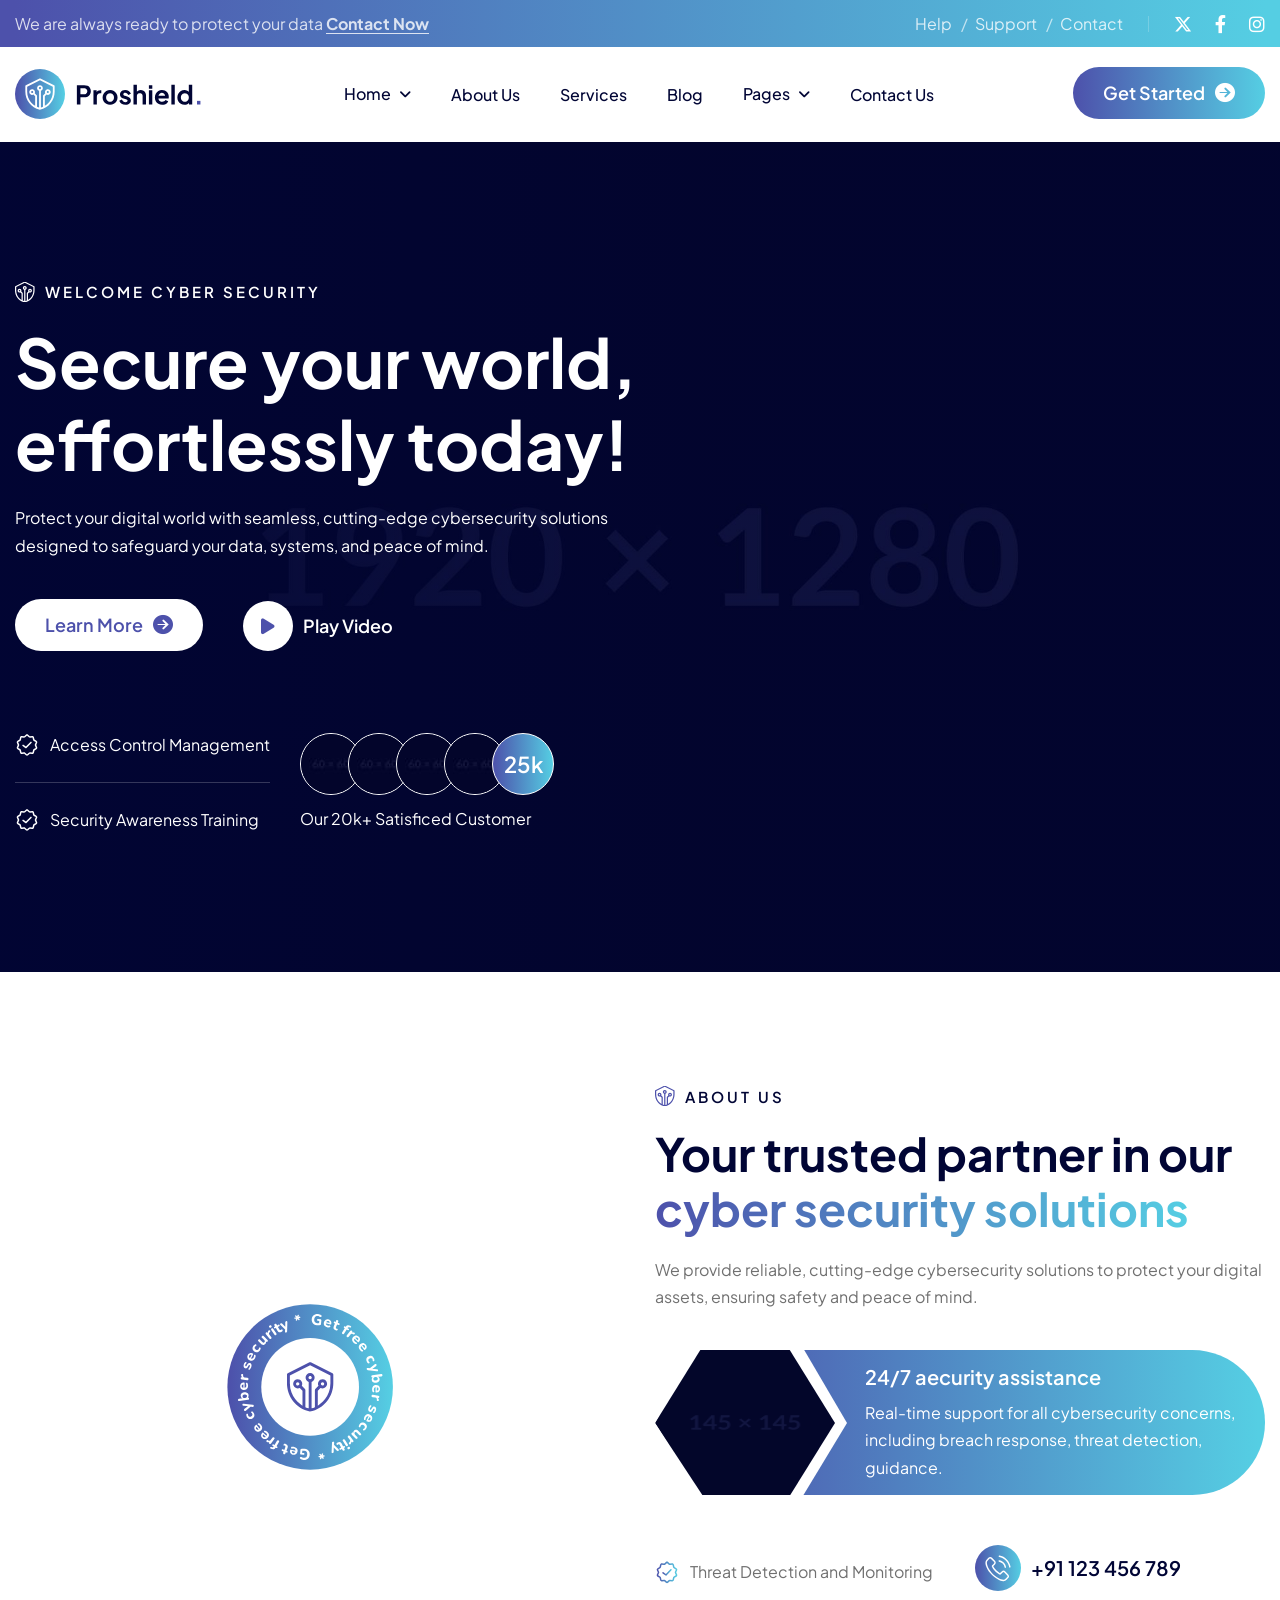
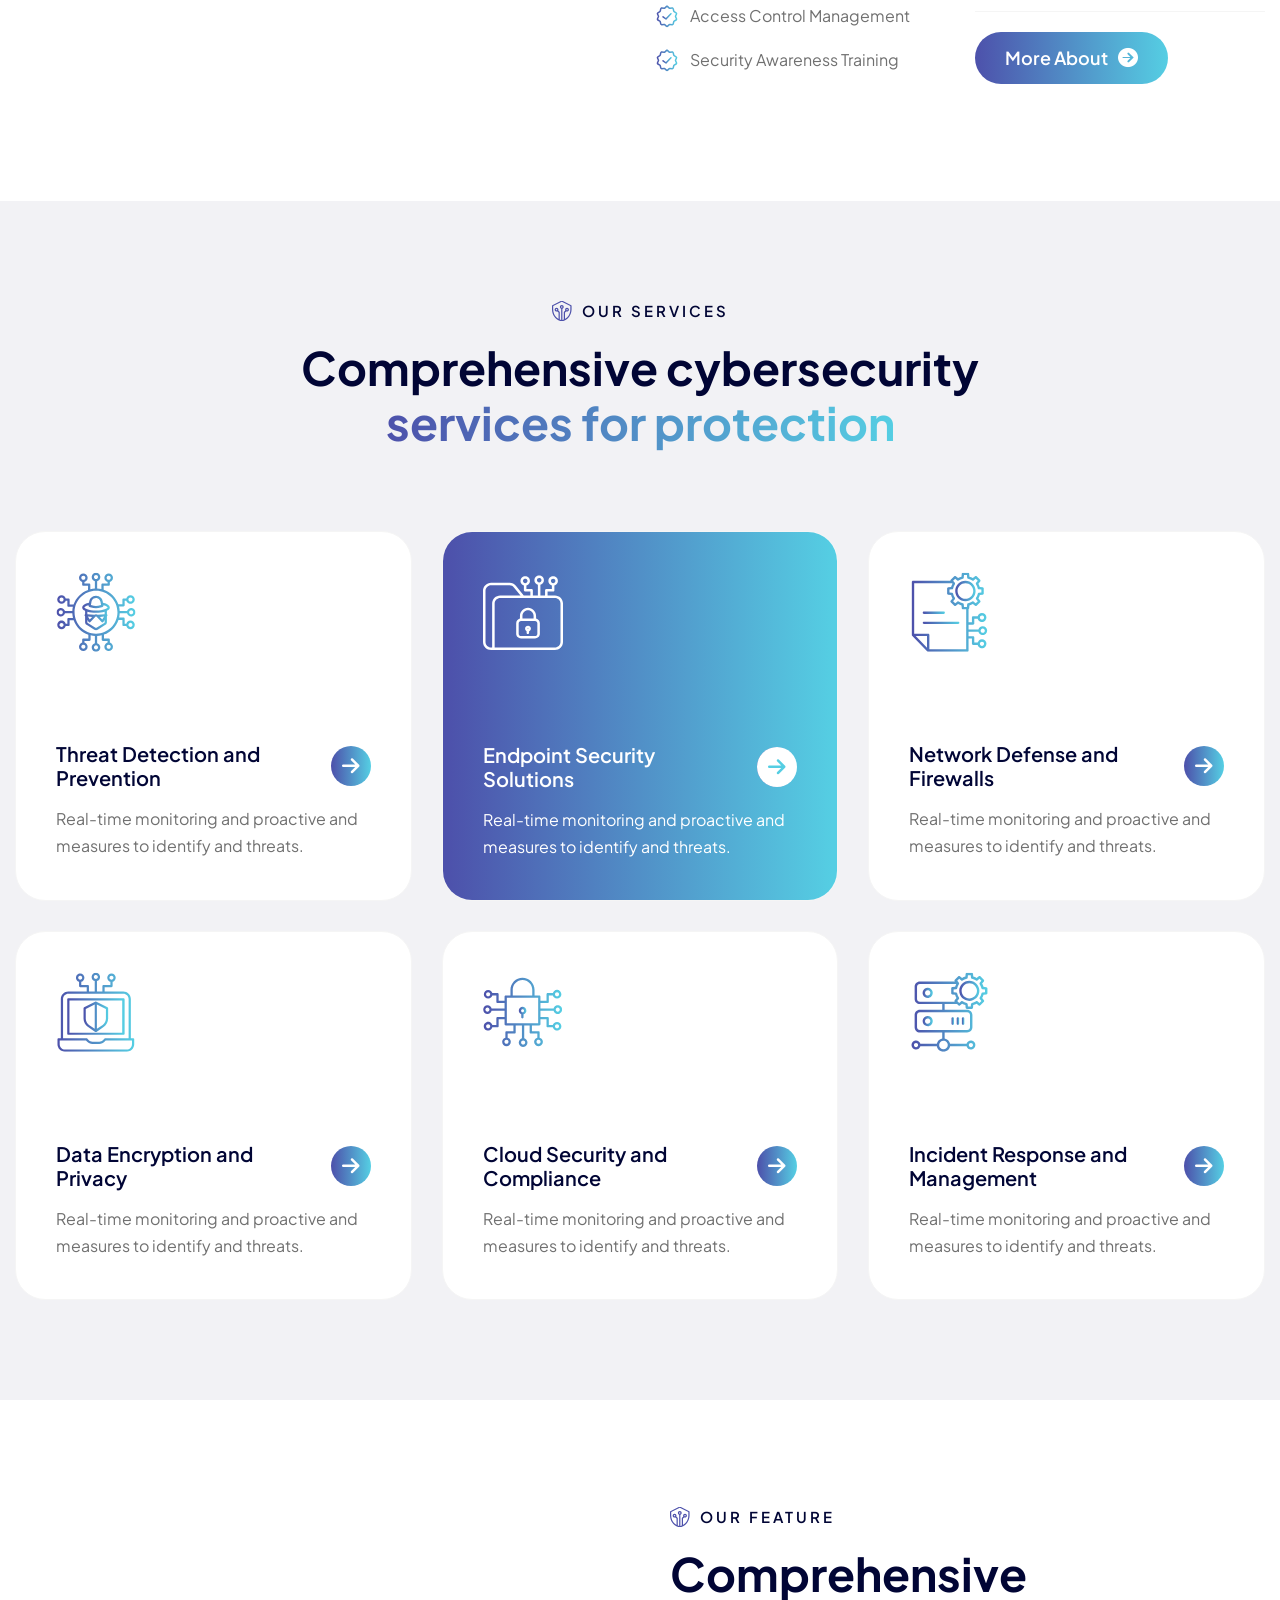
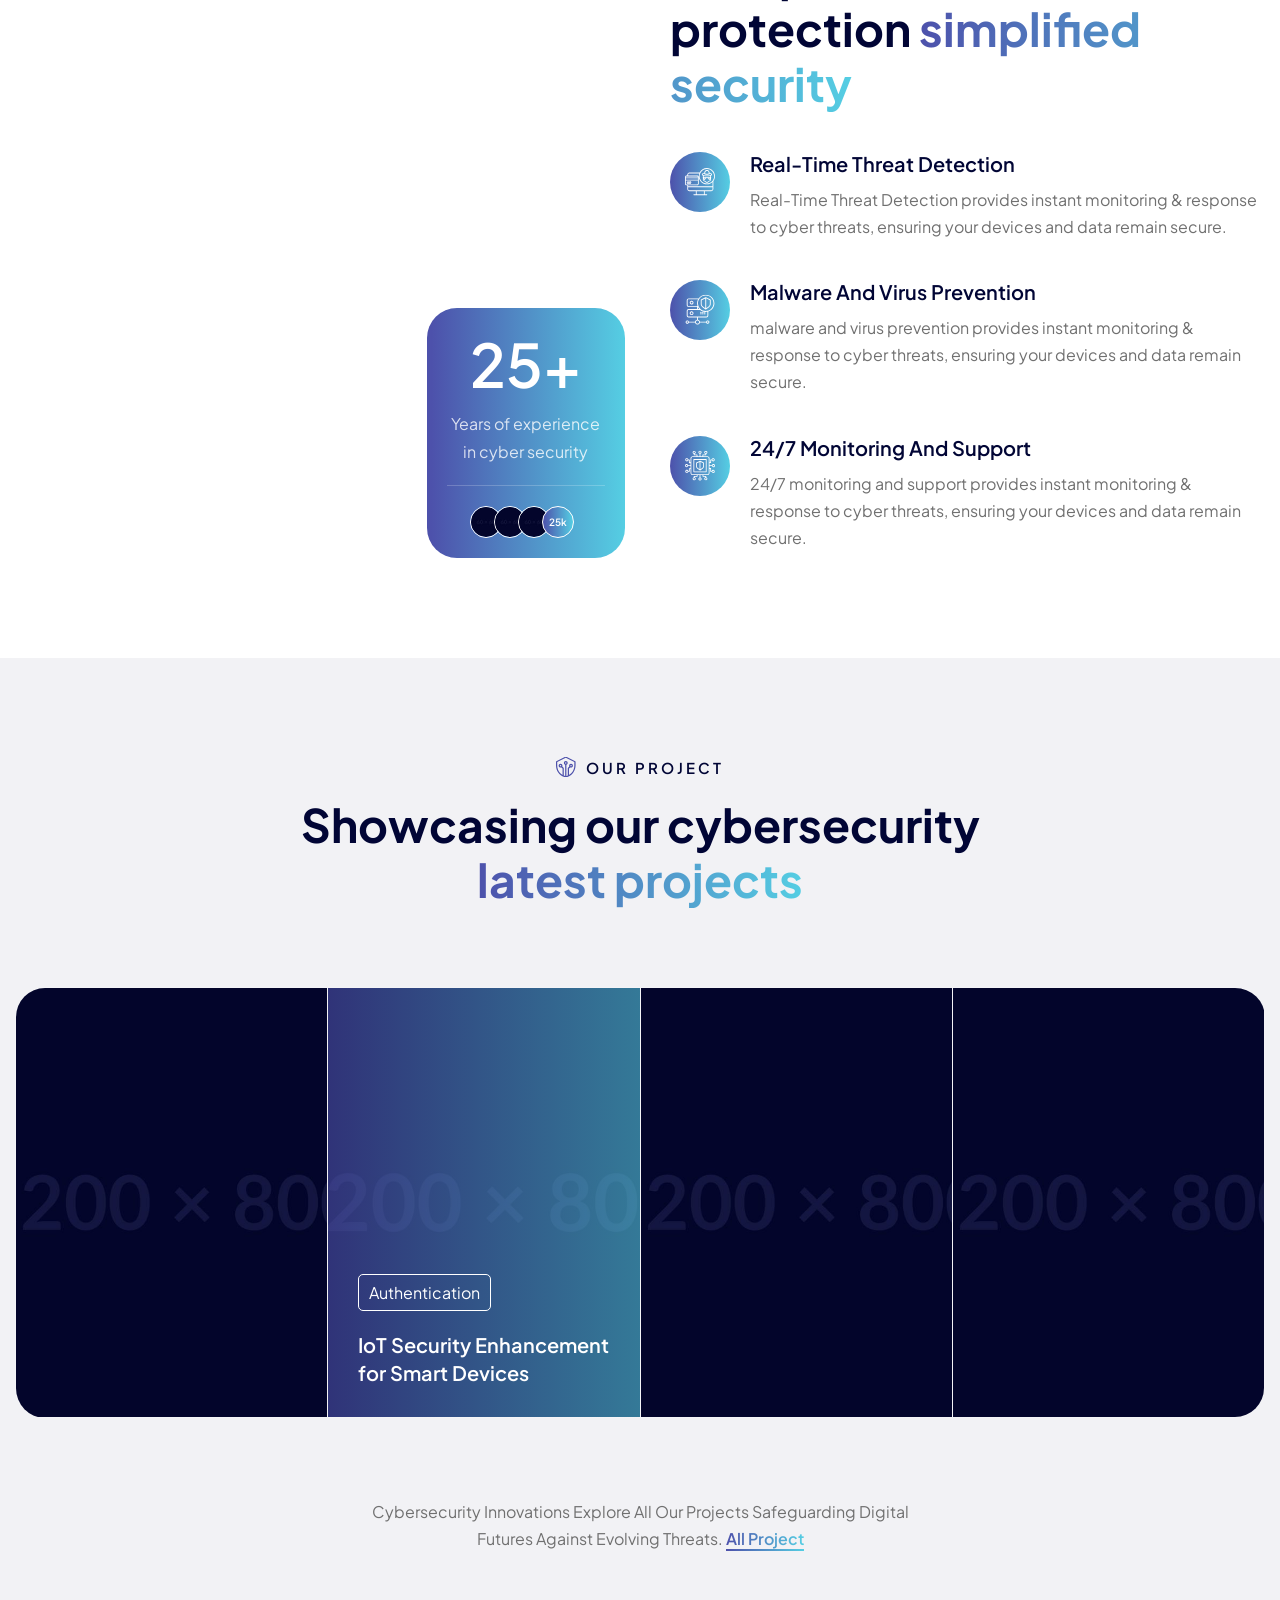
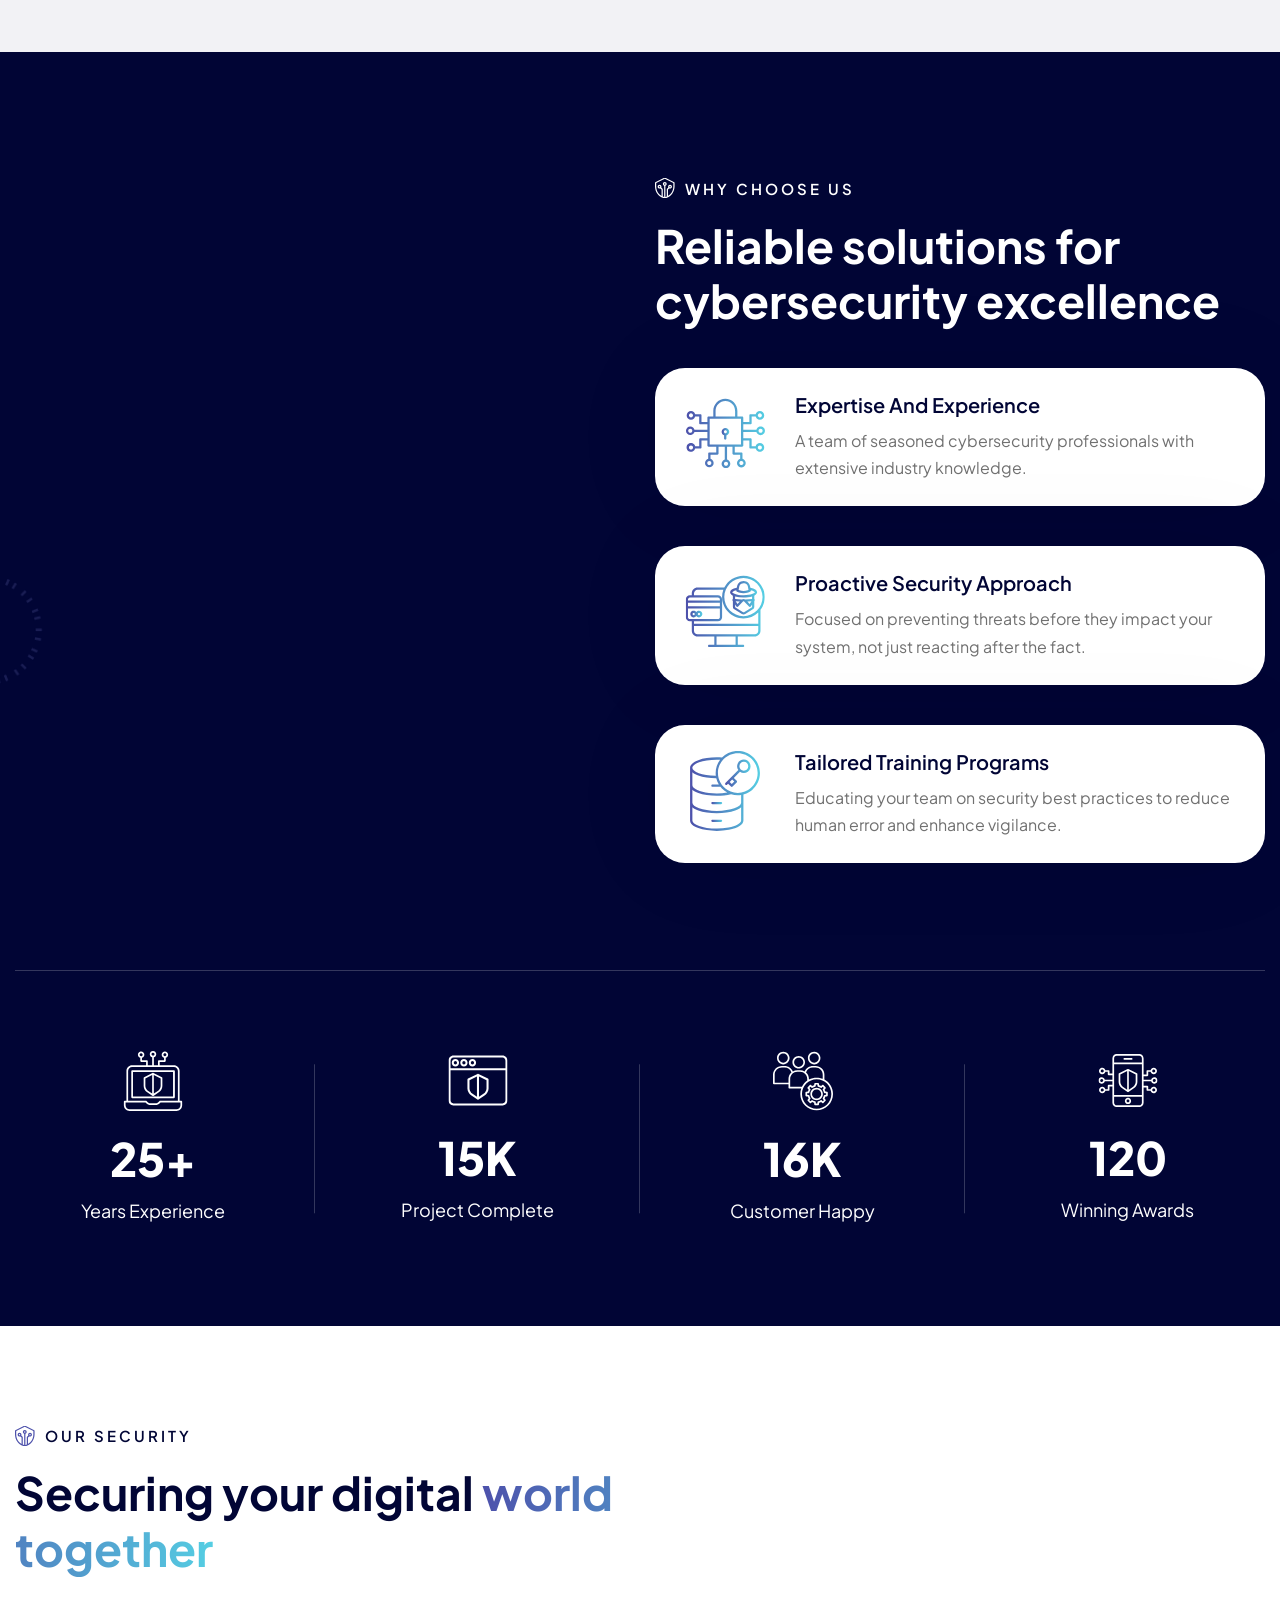
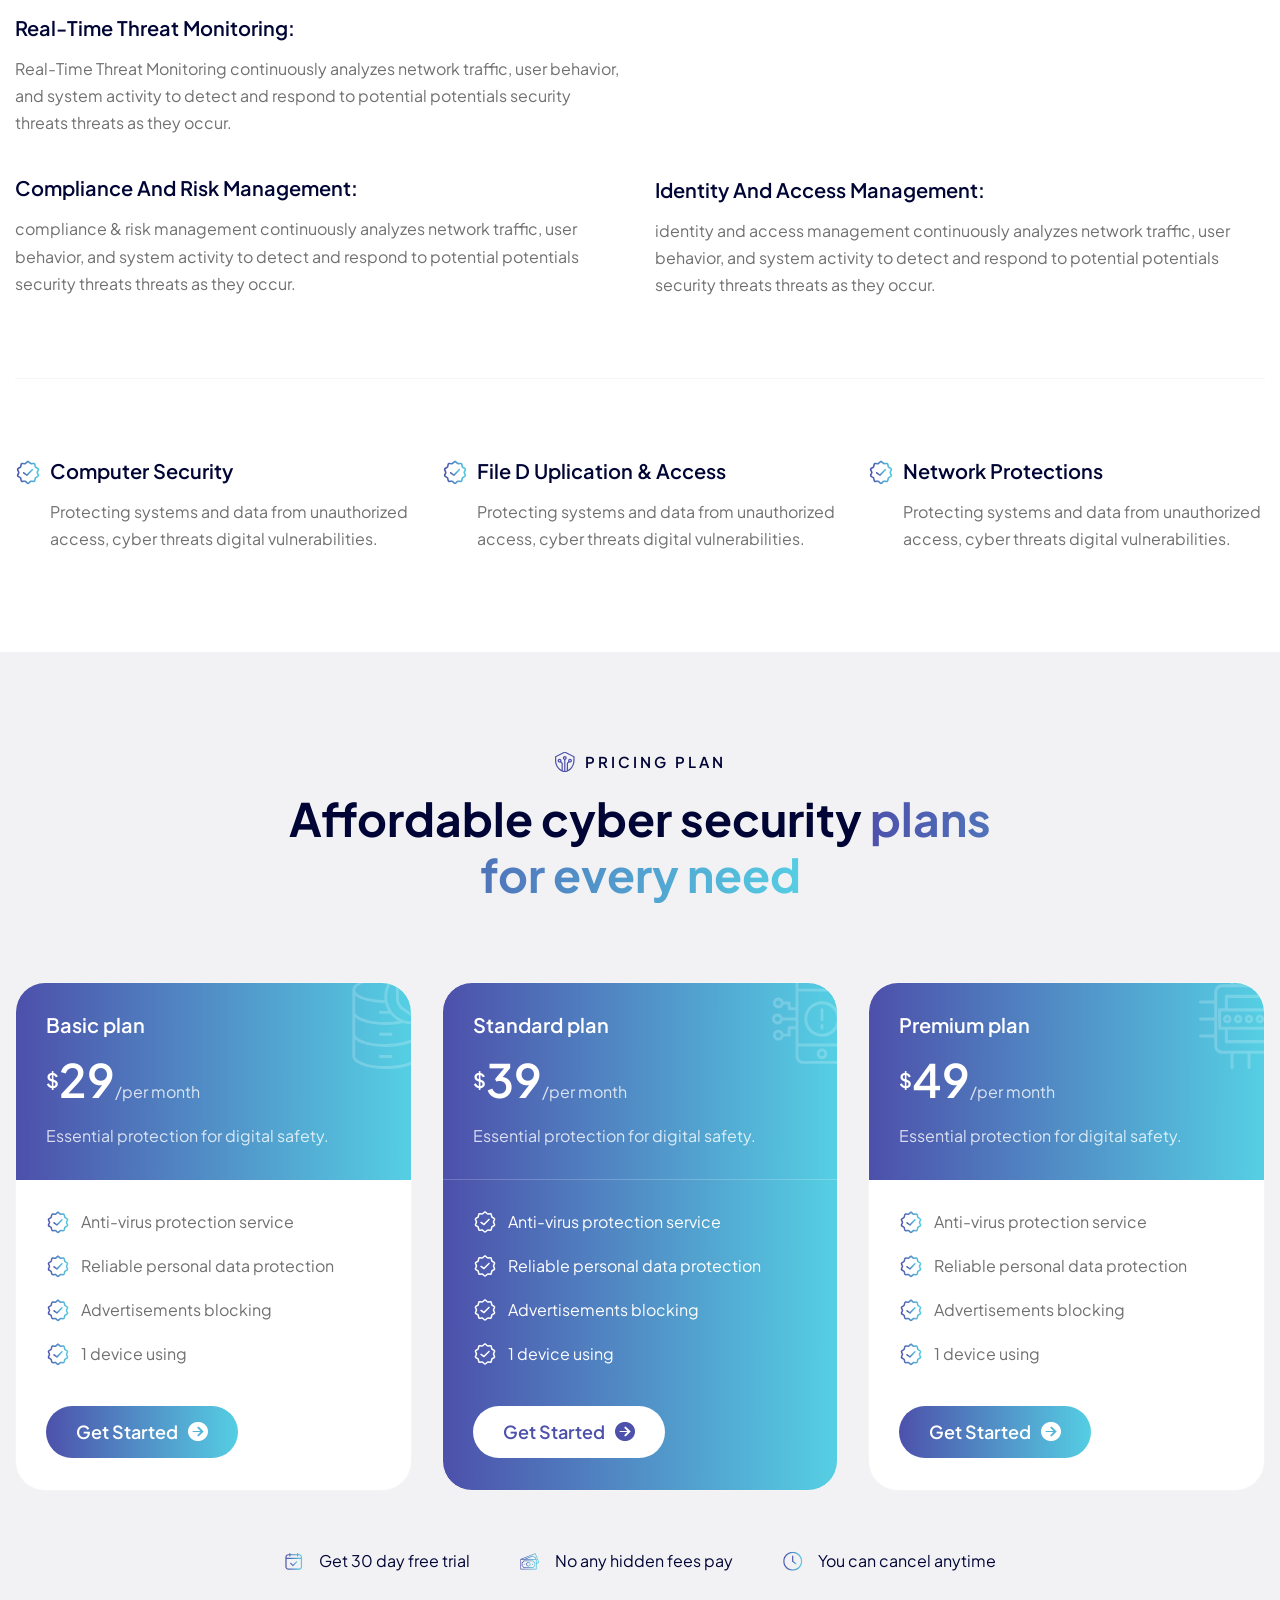
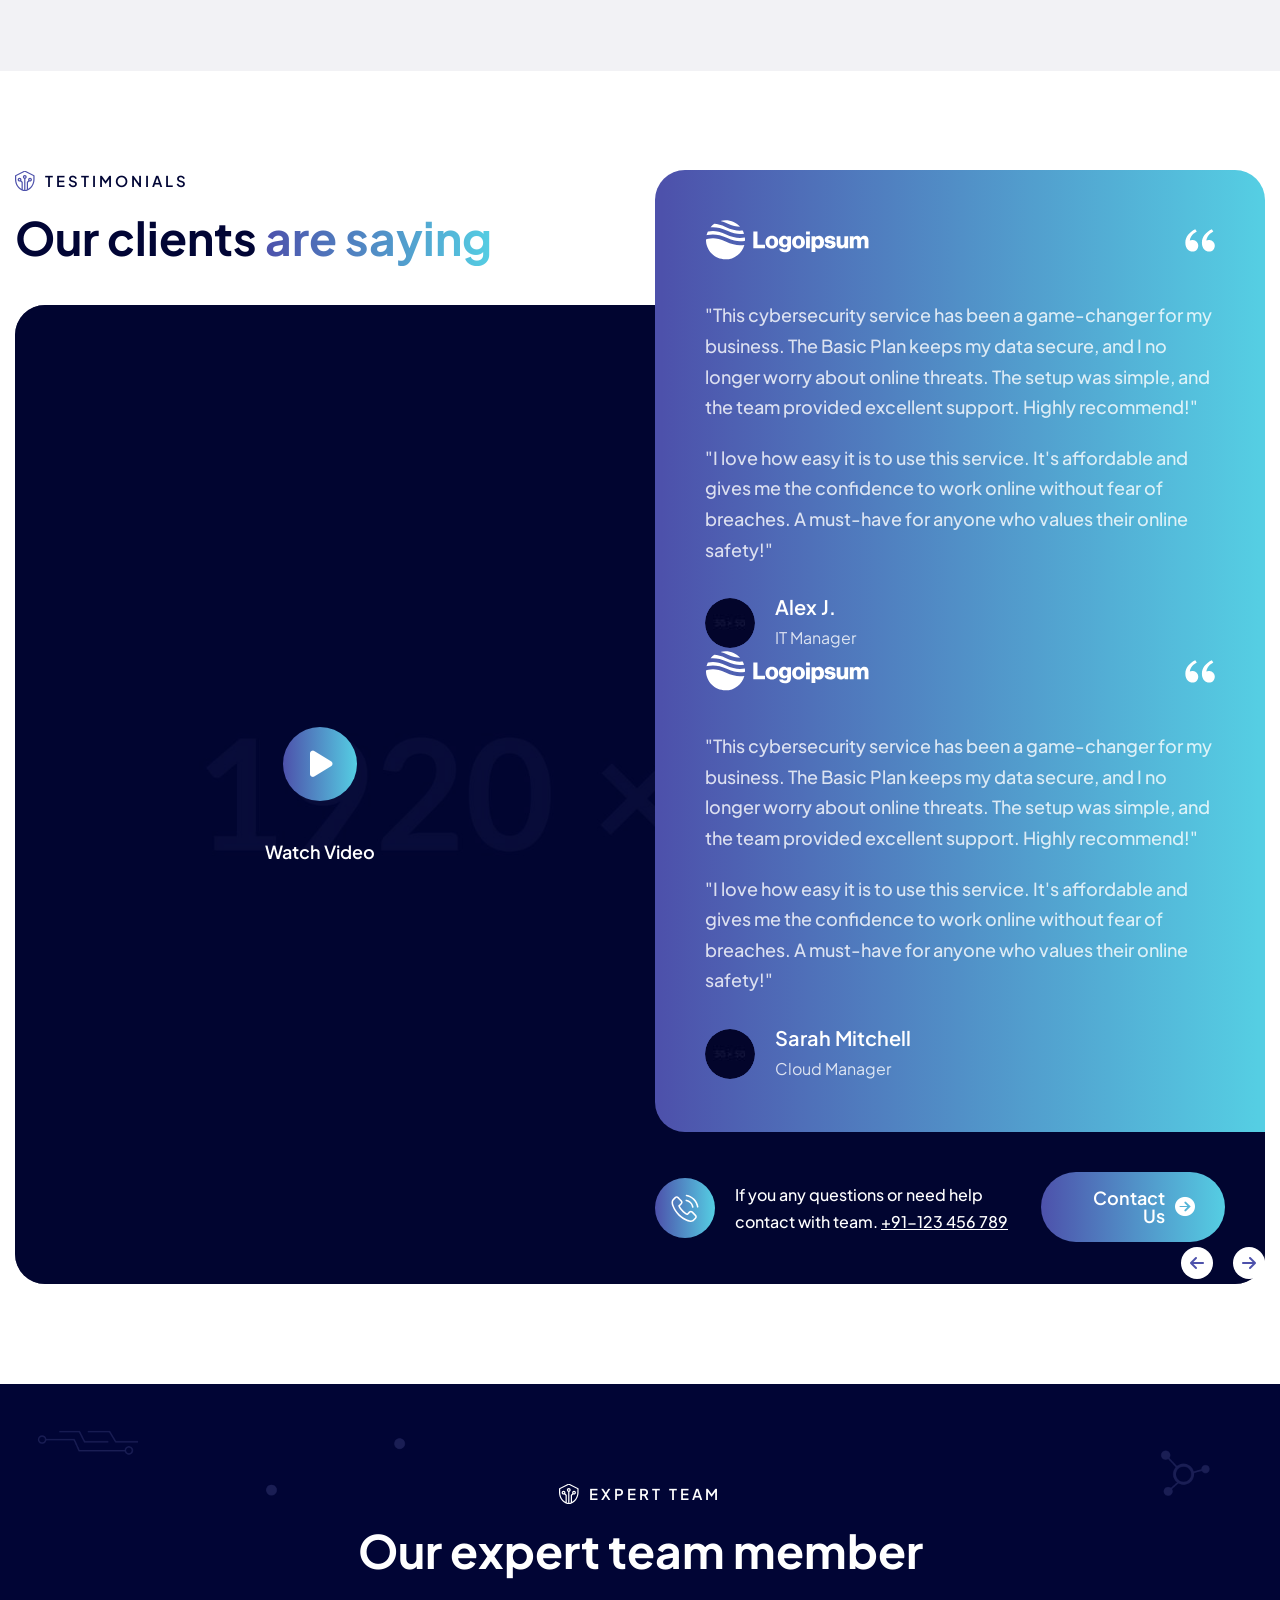
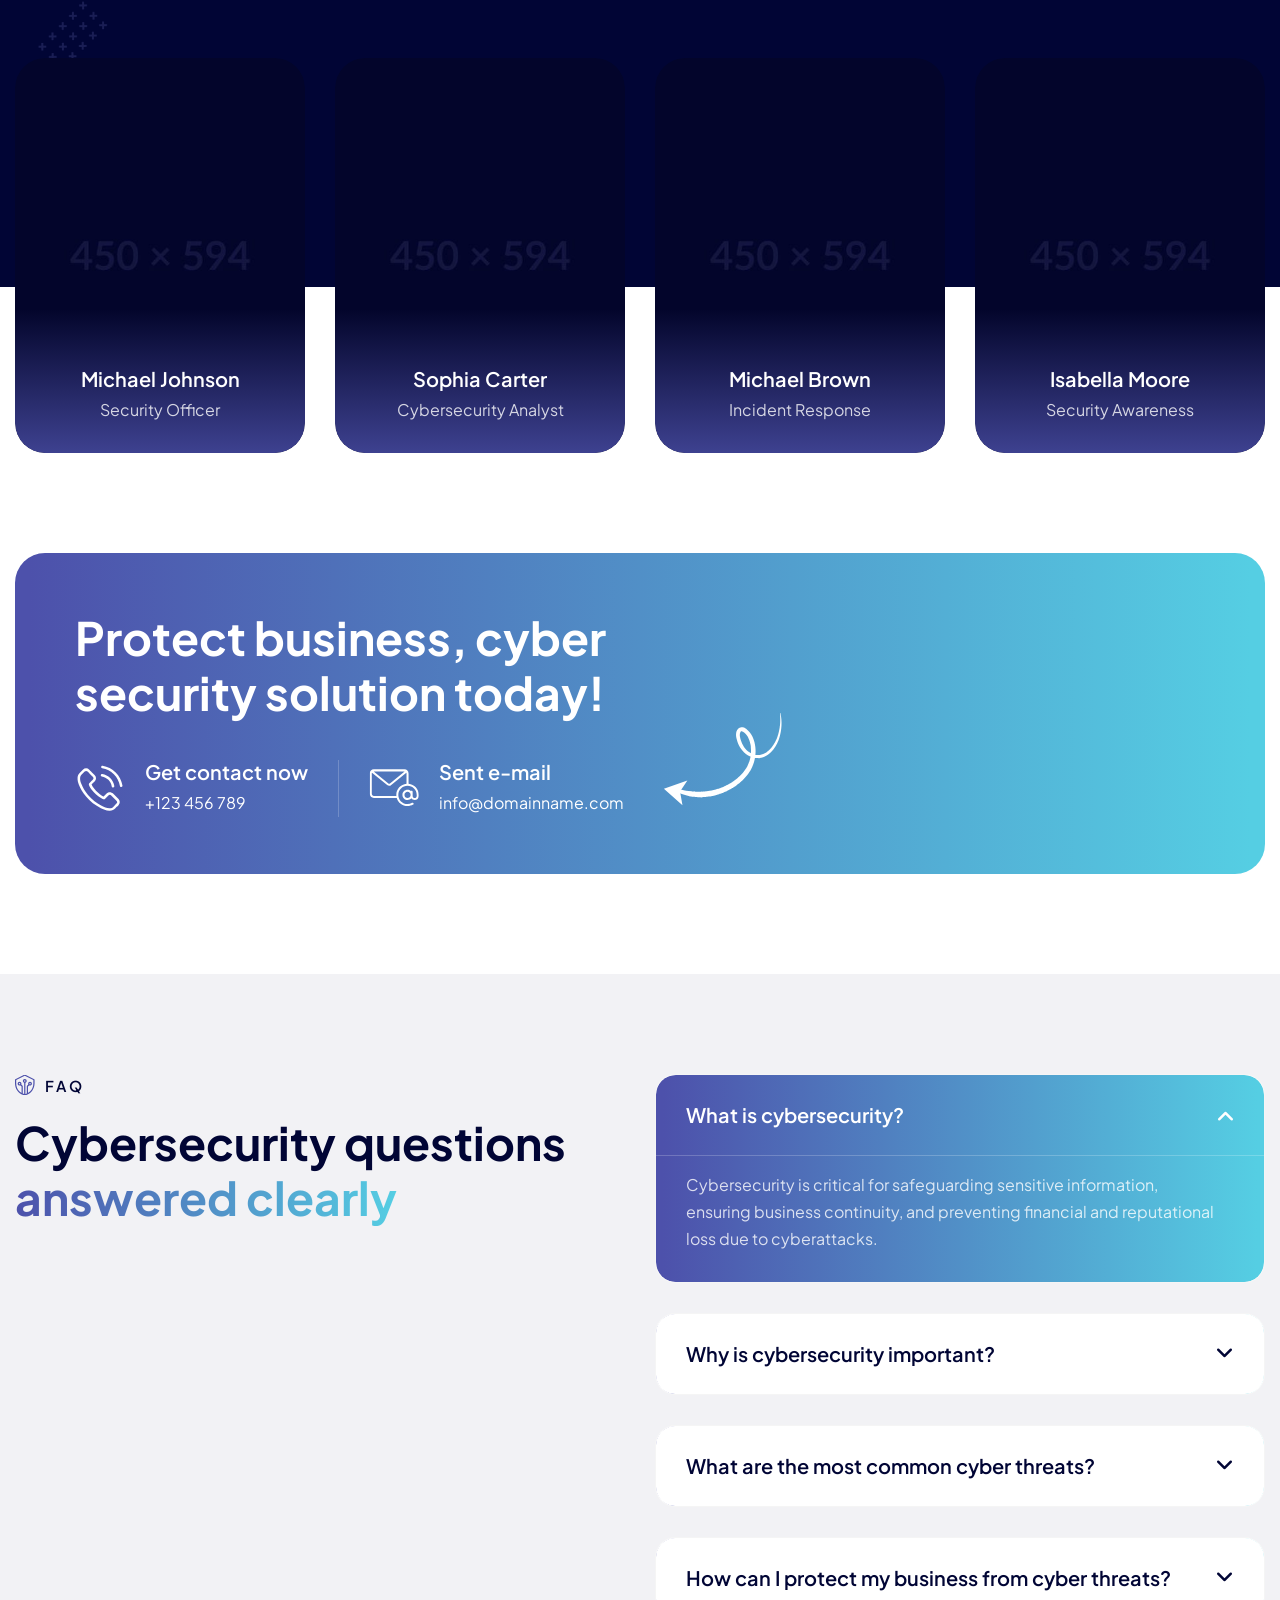
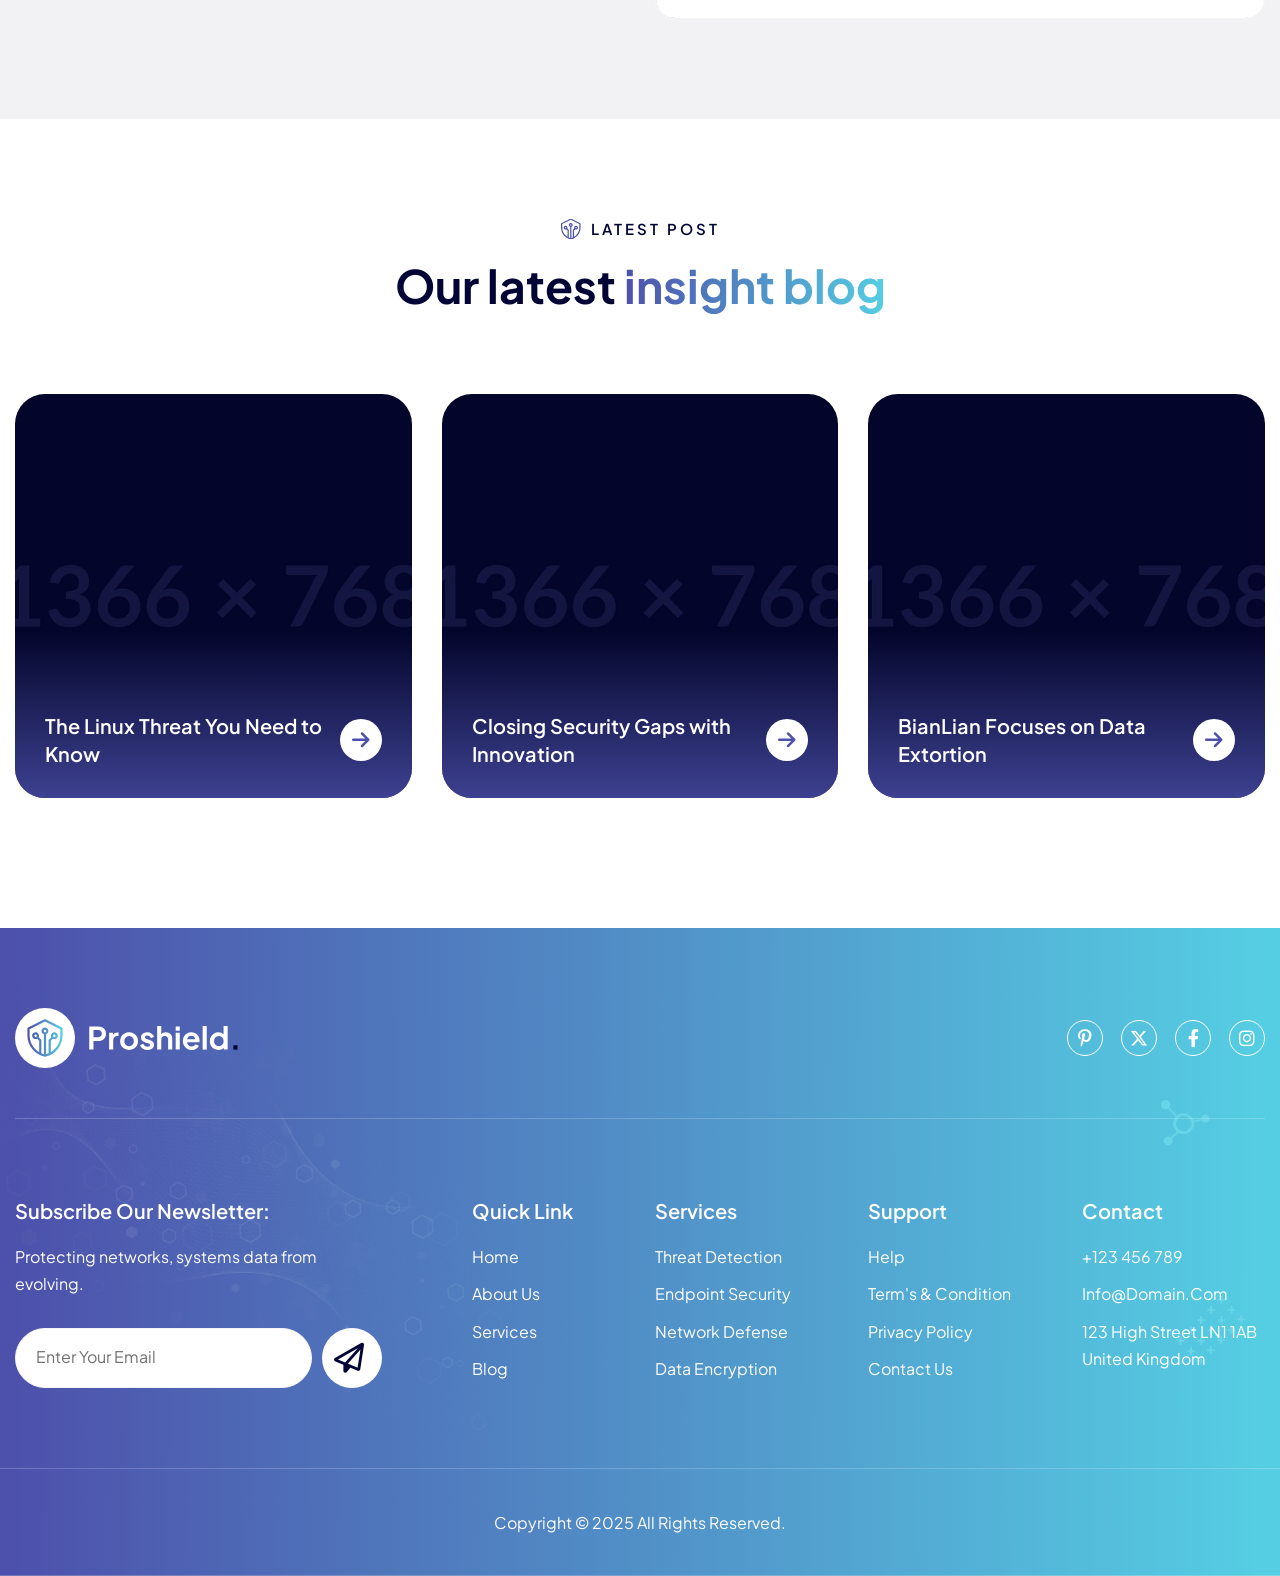
==== index.html @ ce7e3b36 "inital project" ====
<!DOCTYPE html>
<html lang="zxx">
<head>
	<!-- Meta -->
	<meta charset="utf-8">
	<meta http-equiv="X-UA-Compatible" content="IE=edge">
	<meta name="viewport" content="width=device-width, initial-scale=1.0, maximum-scale=1">
	<meta name="description" content="">
	<meta name="keywords" content="">
	<meta name="author" content="Awaiken">
	<!-- Page Title -->
    <title>Proshield - Cyber Security Services HTML Template</title>
	<!-- Favicon Icon -->
	<link rel="shortcut icon" type="image/x-icon" href="images/favicon.png">
	<!-- Google Fonts Css-->
	<link rel="preconnect" href="https://fonts.googleapis.com">
    <link rel="preconnect" href="https://fonts.gstatic.com" crossorigin>
    <link href="https://fonts.googleapis.com/css2?family=Plus+Jakarta+Sans:ital,wght@0,200..800;1,200..800&display=swap" rel="stylesheet">
	<!-- Bootstrap Css -->
	<link href="css/bootstrap.min.css" rel="stylesheet" media="screen">
	<!-- SlickNav Css -->
	<link href="css/slicknav.min.css" rel="stylesheet">
	<!-- Swiper Css -->
	<link rel="stylesheet" href="css/swiper-bundle.min.css">
	<!-- Font Awesome Icon Css-->
	<link href="css/all.min.css" rel="stylesheet" media="screen">
	<!-- Animated Css -->
	<link href="css/animate.css" rel="stylesheet">
    <!-- Magnific Popup Core Css File -->
	<link rel="stylesheet" href="css/magnific-popup.css">
	<!-- Mouse Cursor Css File -->
	<link rel="stylesheet" href="css/mousecursor.css">
	<!-- Main Custom Css -->
	<link href="css/custom.css" rel="stylesheet" media="screen">
</head>
<body>

    <!-- Preloader Start -->
	<div class="preloader">
		<div class="loading-container">
			<div class="loading"></div>
			<div id="loading-icon"><img src="images/loader.svg" alt=""></div>
		</div>
	</div>
	<!-- Preloader End -->

    <!-- Topbar Section Start -->
    <div class="topbar">
        <div class="container">
            <div class="row align-items-center">
                <div class="col-md-7">
                    <div class="topbar-info-text">
                        <p>We are always ready to protect your data <a href="contact.html">Contact now</a></p>
                    </div>
                </div>
                
                <div class="col-md-5">
                    <!-- Topbar Social Links Start -->
                    <div class="topbar-links">
                        <!-- Topbar Contact Information Start -->
                        <div class="topbar-contact-info">
                            <ul>
                                <li><a href="#">Help</a></li>
                                <li><a href="#">Support</a></li>
                                <li><a href="contact.html">Contact</a></li>
                            </ul>
                        </div>
                        <!-- Topbar Contact Information End -->

                        <!-- Topbar Social Links Start -->
                        <div class="topbar-social-links">
                            <ul>
                                <li><a href="#"><i class="fa-brands fa-x-twitter"></i></a></li>
                                <li><a href="#"><i class="fa-brands fa-facebook-f"></i></a></li>
                                <li><a href="#"><i class="fa-brands fa-instagram"></i></a></li>
                            </ul>
                        </div>
                        <!-- Topbar Social Links End -->
                    </div>
                    <!-- Topbar Social Links End -->
                </div>
            </div>
        </div>
    </div>
    <!-- Topbar Section End -->

    <!-- Header Start -->
	<header class="main-header">
		<div class="header-sticky">
			<nav class="navbar navbar-expand-lg">
				<div class="container">
					<!-- Logo Start -->
					<a class="navbar-brand" href="./">
						<img src="images/logo.svg" alt="Logo">
					</a>
					<!-- Logo End -->

					<!-- Main Menu Start -->
					<div class="collapse navbar-collapse main-menu">
                        <div class="nav-menu-wrapper">
                            <ul class="navbar-nav mr-auto" id="menu">
                                <li class="nav-item submenu"><a class="nav-link" href="./">Home</a>
                                    <ul>
                                        <li class="nav-item"><a class="nav-link" href="index.html">Home - Image</a></li>
                                        <li class="nav-item"><a class="nav-link" href="index-video.html">Home - Video</a></li>
                                        <li class="nav-item"><a class="nav-link" href="index-slider.html">Home - Slider</a></li>
                                    </ul>
                                </li>                                
                                <li class="nav-item"><a class="nav-link" href="about.html">About Us</a>
                                <li class="nav-item"><a class="nav-link" href="services.html">Services</a></li>
                                <li class="nav-item"><a class="nav-link" href="blog.html">Blog</a></li>
                                <li class="nav-item submenu"><a class="nav-link" href="#">Pages</a>
                                    <ul>                                        
                                        <li class="nav-item"><a class="nav-link" href="service-single.html">Service Details</a></li>
                                        <li class="nav-item"><a class="nav-link" href="blog-single.html">Blog Details</a></li>
                                        <li class="nav-item"><a class="nav-link" href="projects.html">Projects</a></li>
                                        <li class="nav-item"><a class="nav-link" href="project-single.html">Project Details</a></li>
                                        <li class="nav-item"><a class="nav-link" href="team.html">Our Team</a></li>
                                        <li class="nav-item"><a class="nav-link" href="team-single.html">Team Details</a></li>
                                        <li class="nav-item"><a class="nav-link" href="pricing.html">Pricing</a></li>
                                        <li class="nav-item"><a class="nav-link" href="testimonials.html">Testimonials</a></li>
                                        <li class="nav-item"><a class="nav-link" href="image-gallery.html">Image Gallery</a></li>
                                        <li class="nav-item"><a class="nav-link" href="video-gallery.html">Video Gallery</a></li>
                                        <li class="nav-item"><a class="nav-link" href="faqs.html">FAQs</a></li>
                                        <li class="nav-item"><a class="nav-link" href="404.html">404</a></li>
                                    </ul>
                                </li>
                                <li class="nav-item"><a class="nav-link" href="contact.html">Contact Us</a></li>                         
                            </ul>
                        </div>

                        <!-- Header Btn Start -->
                        <div class="header-btn">
                            <a href="contact.html" class="btn-default">get started</a>
                        </div>
                        <!-- Header Btn End -->
					</div>
					<!-- Main Menu End -->
					<div class="navbar-toggle"></div>
				</div>
			</nav>
			<div class="responsive-menu"></div>
		</div>
	</header>
	<!-- Header End -->

    <!-- Hero Section Start -->
    <div class="hero parallaxie">
        <div class="container">
            <div class="row align-items-center">
                <div class="col-lg-7">
                    <!-- Hero Content Start -->
                    <div class="hero-content">
                        <!-- Section Title Start -->
                        <div class="section-title dark-section">
                            <h3 class="wow fadeInUp">welcome cyber security</h3>
                            <h1 class="wow fadeInUp" data-wow-delay="0.2s" data-cursor="-opaque">Secure your world, effortlessly today!</h1>
                            <p class="wow fadeInUp" data-wow-delay="0.4s">Protect your digital world with seamless, cutting-edge cybersecurity solutions designed to safeguard your data, systems, and peace of mind.</p>
                        </div>
                        <!-- Section Title End -->

                        <!-- Hero Content Body Start -->
                        <div class="hero-content-body wow fadeInUp" data-wow-delay="0.6s">
                            <!-- Hero Button Start -->
                            <div class="hero-btn">
                                <a href="contact.html" class="btn-default btn-highlighted">learn more</a>
                            </div>
                            <!-- Hero Button End -->

                            <!-- Video Play Button Start -->
                            <div class="video-play-button">
                                <a href="https://www.youtube.com/watch?v=Y-x0efG1seA" class="popup-video" data-cursor-text="Play">
                                    <i class="fa-solid fa-play"></i>
                                </a>
                                <h3>Play video</h3>
                            </div>
                            <!-- Video Play Button End -->
                        </div>
                        <!-- Hero Content Body End -->      
                        
                        <!-- Hero Content Footer Start -->
                        <div class="hero-content-footer">
                            <!-- Hero List Start -->
                            <div class="hero-list wow fadeInUp" data-wow-delay="0.8s">
                                <ul>
                                    <li>Access control management</li>
                                    <li>Security awareness training</li>
                                </ul>
                            </div>
                            <!-- Hero List End -->

                            <!-- Hero Client Box Start -->
                            <div class="hero-client-box">
                                <!-- Our Client Image Start -->
                                <div class="our-client-images">
                                    <!-- Client Image Start -->
                                    <div class="client-image">
                                        <figure class="image-anime">
                                            <img src="images/client-image-1.jpg" alt="">
                                        </figure>
                                    </div>
                                    <!-- Client Image End -->

                                    <!-- Client Image Start -->
                                    <div class="client-image">
                                        <figure class="image-anime">
                                            <img src="images/client-image-2.jpg" alt="">
                                        </figure>
                                    </div>
                                    <!-- Client Image End -->

                                    <!-- Client Image Start -->
                                    <div class="client-image">
                                        <figure class="image-anime">
                                            <img src="images/client-image-3.jpg" alt="">
                                        </figure>
                                    </div>
                                    <!-- Client Image End -->

                                    <!-- Client Image Start -->
                                    <div class="client-image">
                                        <figure class="image-anime">
                                            <img src="images/client-image-4.jpg" alt="">
                                        </figure>
                                    </div>
                                    <!-- Client Image End -->

                                    <!-- Add More Client Image Start -->
                                    <div class="client-image client-counter">
                                        <h3><span class="counter">25</span>k</h3>
                                    </div>
                                    <!-- Add More Client Image End -->
                                </div>
                                <!-- Our Client Image End -->

                                <!-- Our Client Content Start -->
                                <div class="our-client-content">
                                    <p>Our <span class="counter">20</span>k+ Satisficed Customer </p>
                                </div>
                                <!-- Our Client Content End -->
                            </div>
                            <!-- Hero Client Box End -->
                        </div>
                        <!-- Hero Content Footer End -->
                    </div>
                    <!-- Hero Content End -->
                </div>
            </div>
        </div>
    </div>
    <!-- Hero Section End -->

    <!-- About Us Section Start -->
    <div class="about-us">
        <div class="container">
            <div class="row align-items-center">
                <div class="col-lg-6">
                    <!-- About Us Image Start -->
                    <div class="about-us-image">
                        <!-- About Image Box Start -->
                        <div class="about-image-box about-img-1">
                            <figure class="image-anime reveal">
                                <img src="images/about-image-1.jpg" alt="">
                            </figure>
                        </div>
                        <!-- About Image Box End -->

                        <!-- About Image Box Start -->
                        <div class="about-image-box">
                            <div class="about-img-2">
                                <figure class="image-anime reveal">
                                    <img src="images/about-image-2.jpg" alt="">
                                </figure>
                            </div>

                            <div class="about-img-3">
                                <figure class="image-anime reveal">
                                    <img src="images/about-image-3.jpg" alt="">
                                </figure>
                            </div>
                        </div>
                        <!-- About Image Box Start -->

                        <!-- Get Free Security Circle Start -->
                        <div class="get-free-security-circle">
                            <a href="contact.html">
                                <img src="images/get-free-security-circle.svg" alt="">
                            </a>
                        </div>
                        <!-- Get Free Security Circle End -->
                    </div>
                    <!-- About Us Image End -->
                </div>

                <div class="col-lg-6">
                    <!-- About Us Content Start -->
                    <div class="about-us-content">
                        <!-- Section Title Start -->
                        <div class="section-title">
                            <h3 class="wow fadeInUp">about us</h3>
                            <h2 class="wow fadeInUp" data-wow-delay="0.2s" data-cursor="-opaque">Your trusted partner in our <span>cyber security solutions</span></h2>
                            <p class="wow fadeInUp" data-wow-delay="0.4s"> We provide reliable, cutting-edge cybersecurity solutions to protect your digital assets, ensuring safety and peace of mind.</p>
                        </div>
                        <!-- Section Title End -->

                        <!-- About Us Body Start -->
                        <div class="about-us-body wow fadeInUp" data-wow-delay="0.6s">
                            <!-- About Us Body Image Start -->
                            <div class="about-us-body-img">
                                <figure class="image-anime">
                                    <img src="images/about-body-img.png" alt="">
                                </figure>
                            </div>
                            <!-- About Us Body Image End -->
                            
                            <!-- About Us Body Content Start -->
                            <div class="about-us-body-content">
                                <h3>24/7 aecurity assistance</h3>
                                <p>Real-time support for all cybersecurity concerns, including breach response, threat detection, guidance.</p>
                            </div>
                            <!-- About Us Body Content End -->
                        </div>
                        <!-- About Us Body End -->

                        <!-- About Us Footer Start -->
                        <div class="about-us-footer wow fadeInUp" data-wow-delay="0.8s">
                            <!-- About Footer List Start -->
                            <div class="about-footer-list">
                                <ul>
                                    <li>Threat Detection and Monitoring</li>
                                    <li>Access Control Management</li>
                                    <li>Security Awareness Training</li>
                                </ul>
                            </div>
                            <!-- About Footer List End -->
                            
                            <!-- About Footer Content Start -->
                            <div class="about-footer-content">
                                <!-- About Content Button Start -->
                                <div class="about-contact-btn">
                                    <div class="icon-box">
                                        <img src="images/icon-phone.svg" alt="">
                                    </div>
                                    
                                    <div class="about-footer-btn-content">
                                        <h3><a href="tel:+91123456789">+91 123 456 789</a></h3>
                                    </div>
                                </div>
                                <!-- About Content Button End -->
                                
                                <!-- About Footer Button Start -->
                                <div class="about-footer-btn">
                                    <a href="about.html" class="btn-default">more about</a>
                                </div>
                                <!-- About Footer Button End -->
                            </div>
                            <!-- About Footer Content End -->
                        </div>
                        <!-- About Us Footer End -->
                    </div>
                    <!-- About Us Content End -->
                </div>
            </div>
        </div>
    </div>
    <!-- About Us Section End -->
    
    <!-- Our Services Section Start -->
    <div class="our-services">
        <div class="container">
            <div class="row section-row">
                <div class="col-lg-12">
                    <!-- Section Title Start -->
                    <div class="section-title">
                        <h3 class="wow fadeInUp">our services</h3>
                        <h2 class="wow fadeInUp" data-wow-delay="0.2s" data-cursor="-opaque">Comprehensive cybersecurity <span>services for protection</span></h2>
                    </div>
                    <!-- Section Title End -->
                </div>
            </div>

            <div class="row">
                <div class="col-lg-4 col-md-6">
                    <!-- Service Item Start -->
                    <div class="service-item wow fadeInUp">
                        <div class="icon-box">
                            <img src="images/icon-service-1.svg" alt="">
                        </div>
                        <div class="service-title-box">
                            <div class="service-title">
                                <h3><a href="service-single.html">Threat Detection and Prevention</a></h3>
                            </div>
                            <div class="service-btn">
                                <a href="service-single.html">
                                    <i class="fa-solid fa-arrow-right"></i>
                                </a>
                            </div>
                        </div>
                        <div class="service-content">
                            <p>Real-time monitoring and proactive and measures to identify and threats.</p>
                        </div>
                    </div>
                    <!-- Service Item End -->
                </div>
                
                <div class="col-lg-4 col-md-6">
                    <!-- Service Item Start -->
                    <div class="service-item active wow fadeInUp" data-wow-delay="0.2s">
                        <div class="icon-box">
                            <img src="images/icon-service-2.svg" alt="">
                        </div>
                        <div class="service-title-box">
                            <div class="service-title">
                                <h3><a href="service-single.html">Endpoint Security Solutions</a></h3>
                            </div>
                            <div class="service-btn">
                                <a href="service-single.html">
                                    <i class="fa-solid fa-arrow-right"></i>
                                </a>
                            </div>
                        </div>
                        <div class="service-content">
                            <p>Real-time monitoring and proactive and measures to identify and threats.</p>
                        </div>
                    </div>
                    <!-- Service Item End -->
                </div>
                
                <div class="col-lg-4 col-md-6">
                    <!-- Service Item Start -->
                    <div class="service-item wow fadeInUp" data-wow-delay="0.4s">
                        <div class="icon-box">
                            <img src="images/icon-service-3.svg" alt="">
                        </div>
                        <div class="service-title-box">
                            <div class="service-title">
                                <h3><a href="service-single.html">Network Defense and Firewalls</a></h3>
                            </div>
                            <div class="service-btn">
                                <a href="service-single.html">
                                    <i class="fa-solid fa-arrow-right"></i>
                                </a>
                            </div>
                        </div>
                        <div class="service-content">
                            <p>Real-time monitoring and proactive and measures to identify and threats.</p>
                        </div>
                    </div>
                    <!-- Service Item End -->
                </div>
                
                <div class="col-lg-4 col-md-6">
                    <!-- Service Item Start -->
                    <div class="service-item wow fadeInUp" data-wow-delay="0.6s">
                        <div class="icon-box">
                            <img src="images/icon-service-4.svg" alt="">
                        </div>
                        <div class="service-title-box">
                            <div class="service-title">
                                <h3><a href="service-single.html">Data Encryption and Privacy</a></h3>
                            </div>
                            <div class="service-btn">
                                <a href="service-single.html">
                                    <i class="fa-solid fa-arrow-right"></i>
                                </a>
                            </div>
                        </div>
                        <div class="service-content">
                            <p>Real-time monitoring and proactive and measures to identify and threats.</p>
                        </div>
                    </div>
                    <!-- Service Item End -->
                </div>
                
                <div class="col-lg-4 col-md-6">
                    <!-- Service Item Start -->
                    <div class="service-item wow fadeInUp" data-wow-delay="0.8s">
                        <div class="icon-box">
                            <img src="images/icon-service-5.svg" alt="">
                        </div>
                        <div class="service-title-box">
                            <div class="service-title">
                                <h3><a href="service-single.html">Cloud Security and Compliance</a></h3>
                            </div>
                            <div class="service-btn">
                                <a href="service-single.html">
                                    <i class="fa-solid fa-arrow-right"></i>
                                </a>
                            </div>
                        </div>
                        <div class="service-content">
                            <p>Real-time monitoring and proactive and measures to identify and threats.</p>
                        </div>
                    </div>
                    <!-- Service Item End -->
                </div>
                
                <div class="col-lg-4 col-md-6">
                    <!-- Service Item Start -->
                    <div class="service-item wow fadeInUp" data-wow-delay="1s">
                        <div class="icon-box">
                            <img src="images/icon-service-6.svg" alt="">
                        </div>
                        <div class="service-title-box">
                            <div class="service-title">
                                <h3><a href="service-single.html">Incident Response and Management</a></h3>
                            </div>
                            <div class="service-btn">
                                <a href="service-single.html">
                                    <i class="fa-solid fa-arrow-right"></i>
                                </a>
                            </div>
                        </div>
                        <div class="service-content">
                            <p>Real-time monitoring and proactive and measures to identify and threats.</p>
                        </div>
                    </div>
                    <!-- Service Item End -->
                </div>
            </div>
        </div>
    </div>
    <!-- Our Services Section End -->

    <!-- Our Feature Section Start -->
    <div class="our-feature">
        <div class="container">
            <div class="row align-items-center">
                <div class="col-lg-6">
                    <!-- Our Feature Images Start -->
                    <div class="our-feature-images">
                        <!-- Feature Image Start -->
                        <div class="feature-image">
                            <figure class="image-anime reveal">
                                <img src="images/feature-image-1.jpg" alt="">
                            </figure>
                        </div>
                        <!-- Feature Image End -->

                        <!-- Company Experience Info Start -->
                        <div class="company-experience-info">
                            <!-- Feature Image Start -->
                            <div class="feature-image">
                                <figure class="image-anime reveal">
                                    <img src="images/feature-image-2.jpg" alt="">
                                </figure>
                            </div>
                            <!-- Feature Image End -->
                            
                            <!-- Company Experience Box Start -->
                            <div class="company-experience-box">
                                <!-- Company Experience Content Start -->
                                <div class="company-experience-content">
                                    <h2><span class="counter">25</span>+</h2>
                                    <p>Years of experience in cyber security</p>
                                </div>
                                <!-- Company Experience Content End -->

                                <!-- Company Client Image Start -->
                                <div class="our-client-images company-client-images">
                                    <!-- Client Image Start -->
                                    <div class="client-image">
                                        <figure class="image-anime">
                                            <img src="images/client-image-1.jpg" alt="">
                                        </figure>
                                    </div>
                                    <!-- Client Image End -->

                                    <!-- Client Image Start -->
                                    <div class="client-image">
                                        <figure class="image-anime">
                                            <img src="images/client-image-2.jpg" alt="">
                                        </figure>
                                    </div>
                                    <!-- Client Image End -->

                                    <!-- Client Image Start -->
                                    <div class="client-image">
                                        <figure class="image-anime">
                                            <img src="images/client-image-3.jpg" alt="">
                                        </figure>
                                    </div>
                                    <!-- Client Image End -->

                                    <!-- Add More Client Image Start -->
                                    <div class="client-image client-counter">
                                        <h3><span class="counter">25</span>k</h3>
                                    </div>
                                    <!-- Add More Client Image End -->
                                </div>
                                <!-- Company Client Image End -->
                            </div>
                            <!-- Company Experience Box End -->
                        </div>
                        <!-- Company Experience Info End -->
                    </div>
                    <!-- Our Feature Images End -->
                </div>

                <div class="col-lg-6">
                    <!-- Our Feature Content Start -->
                    <div class="our-feature-content">
                        <!-- Section Title Start -->
                        <div class="section-title">
                            <h3 class="wow fadeInUp">our feature</h3>
                            <h2 class="wow fadeInUp" data-wow-delay="0.2s" data-cursor="-opaque">Comprehensive protection <span>simplified security</span></h2>
                        </div>
                        <!-- Section Title End -->

                        <!-- Feature List Start -->
                        <div class="ferature-list">
                            <!-- Feature List Item Start -->
                            <div class="ferature-list-item wow fadeInUp" data-wow-delay="0.4s">
                                <div class="icon-box">
                                    <img src="images/icon-ferature-1.svg" alt="">
                                </div>
                                <div class="ferature-list-content">
                                    <h3>real-time threat detection</h3>
                                    <p>Real-Time Threat Detection provides instant monitoring & response to cyber threats, ensuring your devices and data remain secure.</p>
                                </div>
                            </div>
                            <!-- Feature List Item End -->
                            
                            <!-- Feature List Item Start -->
                            <div class="ferature-list-item wow fadeInUp" data-wow-delay="0.6s">
                                <div class="icon-box">
                                    <img src="images/icon-ferature-2.svg" alt="">
                                </div>
                                <div class="ferature-list-content">
                                    <h3>malware and virus prevention</h3>
                                    <p>malware and virus prevention provides instant monitoring & response to cyber threats, ensuring your devices and data remain secure.</p>
                                </div>
                            </div>
                            <!-- Feature List Item End -->
                            
                            <!-- Feature List Item Start -->
                            <div class="ferature-list-item wow fadeInUp" data-wow-delay="0.8s">
                                <div class="icon-box">
                                    <img src="images/icon-ferature-3.svg" alt="">
                                </div>
                                <div class="ferature-list-content">
                                    <h3>24/7 monitoring and support</h3>
                                    <p>24/7 monitoring and support provides instant monitoring & response to cyber threats, ensuring your devices and data remain secure.</p>
                                </div>
                            </div>
                            <!-- Feature List Item End -->
                        </div>
                        <!-- Feature List End -->
                    </div>
                    <!-- Our Feature Content End -->
                </div>
            </div>
        </div>
    </div>
    <!-- Our Feature Section End -->

    <!-- Our Projects Section Start -->
    <div class="our-projects">
        <div class="container">
            <div class="row section-row">
                <div class="col-lg-12">
                    <!-- Section Title Start -->
                    <div class="section-title">
                        <h3 class="wow fadeInUp">our project</h3>
                        <h2 class="wow fadeInUp" data-wow-delay="0.2s" data-cursor="-opaque">Showcasing our cybersecurity <span>latest projects</span></h2>
                    </div>
                    <!-- Section Title End -->
                </div>
            </div>

            <div class="row">
                <div class="col-lg-12">
                    <!-- Our Projects Box Start -->
                    <div class="our-projeect-box">
                        <!-- Projects List Start -->
                        <div class="projects-list wow fadeInUp" data-wow-delay="0.4s">
                            <!-- Project Item Start -->
                            <div class="project-item">
                                <div class="project-image">
                                    <a href="project-single.html" data-cursor-text="View">
                                        <figure class="image-anime">
                                            <img src="images/project-1.jpg" alt="">
                                        </figure>
                                    </a>
                                </div>
                                <div class="project-content">
                                    <p><a href="project-single.html">Authentication</a></p>
                                    <h3><a href="project-single.html">IoT Security Enhancement for Smart Devices</a></h3>
                                </div>
                            </div>
                            <!-- Project Item End -->
                            
                            <!-- Project Item Start -->
                            <div class="project-item active">
                                <div class="project-image">
                                    <a href="project-single.html" data-cursor-text="View">
                                        <figure class="image-anime">
                                            <img src="images/project-2.jpg" alt="">
                                        </figure>
                                    </a>
                                </div>
                                <div class="project-content">
                                    <p><a href="project-single.html">Authentication</a></p>
                                    <h3><a href="project-single.html">IoT Security Enhancement for Smart Devices</a></h3>
                                </div>
                            </div>
                            <!-- Project Item End -->
                            
                            <!-- Project Item Start -->
                            <div class="project-item">
                                <div class="project-image">
                                    <a href="project-single.html" data-cursor-text="View">
                                        <figure class="image-anime">
                                            <img src="images/project-3.jpg" alt="">
                                        </figure>
                                    </a>
                                </div>
                                <div class="project-content">
                                    <p><a href="project-single.html">Authentication</a></p>
                                    <h3><a href="project-single.html">IoT Security Enhancement for Smart Devices</a></h3>
                                </div>
                            </div>
                            <!-- Project Item End -->
                            
                            <!-- Project Item Start -->
                            <div class="project-item">
                                <div class="project-image">
                                    <a href="project-single.html" data-cursor-text="View">
                                        <figure class="image-anime">
                                            <img src="images/project-4.jpg" alt="">
                                        </figure>
                                    </a>
                                </div>
                                <div class="project-content">
                                    <p><a href="project-single.html">Authentication</a></p>
                                    <h3><a href="project-single.html">IoT Security Enhancement for Smart Devices</a></h3>
                                </div>
                            </div>
                            <!-- Project Item End -->
                        </div>
                        <!-- Projects List End -->
                        
                        <!-- Section Footer Text Start -->
                        <div class="section-footer-text wow fadeInUp" data-wow-delay="0.6s">
                            <p>Cybersecurity Innovations Explore All Our Projects Safeguarding Digital Futures Against Evolving Threats. <a href="projects.html">all project</a></p>
                        </div>
                        <!-- Section Footer Text End -->
                    </div>
                    <!-- Our Projects Box End -->
                </div>
            </div>
        </div>
    </div>
    <!-- Our Projects Section End -->

    <!-- Why Choose Us Section Start -->
    <div class="why-choose-us">
        <div class="container">
            <div class="row align-items-center">
                <div class="col-lg-6">
                    <!-- Why Choose Image Start -->
                    <div class="why-choose-image">
                        <figure class="image-anime reveal">
                            <img src="images/why-choose-image.jpg" alt="">
                        </figure>
                    </div>
                    <!-- Why Choose Image End -->
                </div>

                <div class="col-lg-6">
                    <!-- Why Choose Content Start -->
                    <div class="why-choose-content">
                        <!-- Section Title Start -->
                        <div class="section-title dark-section">
                            <h3 class="wow fadeInUp">why choose us</h3>
                            <h2 class="wow fadeInUp" data-wow-delay="0.2s" data-cursor="-opaque">Reliable solutions for cybersecurity excellence</h2>
                        </div>
                        <!-- Section Title End -->

                        <!-- Why Choose List Start -->
                        <div class="why-choose-list">
                            <!-- Why Choose Item Start -->
                            <div class="why-choose-item wow fadeInUp" data-wow-delay="0.4s">
                                <div class="icon-box">
                                    <img src="images/icon-why-choose-1.svg" alt="">
                                </div>
                                <div class="why-choose-item-content">
                                    <h3>expertise and experience</h3>
                                    <p>A team of seasoned cybersecurity professionals with extensive industry knowledge.</p>
                                </div>
                            </div>
                            <!-- Why Choose Item End -->

                            <!-- Why Choose Item Start -->
                            <div class="why-choose-item wow fadeInUp" data-wow-delay="0.6s">
                                <div class="icon-box">
                                    <img src="images/icon-why-choose-2.svg" alt="">
                                </div>
                                <div class="why-choose-item-content">
                                    <h3>proactive security approach</h3>
                                    <p>Focused on preventing threats before they impact your system, not just reacting after the fact.</p>
                                </div>
                            </div>
                            <!-- Why Choose Item End -->

                            <!-- Why Choose Item Start -->
                            <div class="why-choose-item wow fadeInUp" data-wow-delay="0.8s">
                                <div class="icon-box">
                                    <img src="images/icon-why-choose-3.svg" alt="">
                                </div>
                                <div class="why-choose-item-content">
                                    <h3>tailored training programs</h3>
                                    <p>Educating your team on security best practices to reduce human error and enhance vigilance.</p>
                                </div>
                            </div>
                            <!-- Why Choose Item End -->
                        </div>
                        <!-- Why Choose List End -->
                    </div>
                    <!-- Why Choose Content End -->
                </div>

                <div class="col-lg-12">
                    <!-- Why Choose Counter List Start -->
                    <div class="why-choose-counter-list">
                        <!-- Why Choose Counter Item Start -->
                        <div class="why-choose-counter-item">
                            <div class="icon-box">
                                <img src="images/icon-why-choose-counter-1.svg" alt="">
                            </div>
                            <div class="why-choose-counter-content">
                                <h3><span class="counter">25</span>+</h3>
                                <p>Years Experience</p>
                            </div>
                        </div>
                        <!-- Why Choose Counter Item End -->

                        <!-- Why Choose Counter Item Start -->
                        <div class="why-choose-counter-item">
                            <div class="icon-box">
                                <img src="images/icon-why-choose-counter-2.svg" alt="">
                            </div>
                            <div class="why-choose-counter-content">
                                <h3><span class="counter">15</span>K</h3>
                                <p>project complete</p>
                            </div>
                        </div>
                        <!-- Why Choose Counter Item End -->

                        <!-- Why Choose Counter Item Start -->
                        <div class="why-choose-counter-item">
                            <div class="icon-box">
                                <img src="images/icon-why-choose-counter-3.svg" alt="">
                            </div>
                            <div class="why-choose-counter-content">
                                <h3><span class="counter">16</span>K</h3>
                                <p>customer happy</p>
                            </div>
                        </div>
                        <!-- Why Choose Counter Item End -->

                        <!-- Why Choose Counter Item Start -->
                        <div class="why-choose-counter-item">
                            <div class="icon-box">
                                <img src="images/icon-why-choose-counter-4.svg" alt="">
                            </div>
                            <div class="why-choose-counter-content">
                                <h3><span class="counter">120</span></h3>
                                <p>winning awards</p>
                            </div>
                        </div>
                        <!-- Why Choose Counter Item End -->
                    </div>
                    <!-- Why Choose Counter List End -->
                </div>
            </div>
        </div>
    </div>
    <!-- Why Choose Us Section End -->

    <!-- Our Security Section Start -->
    <div class="our-security">
        <div class="container">
            <div class="row">
                <div class="col-lg-6">
                    <!-- Our Security Content Start -->
                    <div class="our-security-content">
                        <!-- Section Title Start -->
                        <div class="section-title">
                            <h3 class="wow fadeInUp">Our security</h3>
                            <h2 class="wow fadeInUp" data-wow-delay="0.2s" data-cursor="-opaque">Securing your digital <span>world together</span></h2>
                        </div>
                        <!-- Section Title End -->

                        <!-- Security Content Box Start -->
                        <div class="security-content-box">
                            <!-- Security Content Item Start -->
                            <div class="security-content-item wow fadeInUp" data-wow-delay="0.4s">
                                <h3>real-time threat monitoring:</h3>
                                <p>Real-Time Threat Monitoring continuously analyzes network traffic, user behavior, and system activity to detect and respond to potential potentials security threats threats as they occur.</p>
                            </div>
                            <!-- Security Content Item End -->
                            
                            <!-- Security Content Item Start -->
                            <div class="security-content-item wow fadeInUp" data-wow-delay="0.6s">
                                <h3>compliance and risk management:</h3>
                                <p>compliance & risk management continuously analyzes network traffic, user behavior, and system activity to detect and respond to potential potentials security threats threats as they occur.</p>
                            </div>
                            <!-- Security Content Item End -->
                        </div>
                        <!-- Security Content Box End -->
                    </div>
                    <!-- Our Security Content End -->
                </div>
                
                <div class="col-lg-6">
                    <!-- Our Security Image Content Start -->
                    <div class="our-security-image-content">
                        <!-- Security Image Start -->
                        <div class="security-image order-lg-1 order-2">
                            <figure class="image-anime reveal">
                                <img src="images/our-security-image.jpg" alt="">
                            </figure>
                        </div>
                        <!-- Security Image End -->

                        <!-- Security Content Item Start -->
                        <div class="security-content-item order-lg-2 order-1 wow fadeInUp">
                            <h3>identity and access management:</h3>
                            <p>identity and access management continuously analyzes network traffic, user behavior, and system activity to detect and respond to potential potentials security threats threats as they occur.</p>
                        </div>
                        <!-- Security Content Item End -->
                    </div>
                    <!-- Our Security Image Content End -->
                </div>
                <div class="col-lg-12">
                    <!-- Security List Start -->
                    <div class="security-list">
                        <!-- Security List Item Start -->
                        <div class="security-list-item wow fadeInUp">
                            <h3>Computer security</h3>
                            <p>Protecting systems and data from unauthorized access, cyber threats digital vulnerabilities.</p>
                        </div>
                        <!-- Security List Item End -->
                        
                        <!-- Security List Item Start -->
                        <div class="security-list-item wow fadeInUp" data-wow-delay="0.2s">
                            <h3>File d  uplication & access</h3>
                            <p>Protecting systems and data from unauthorized access, cyber threats digital vulnerabilities.</p>
                        </div>
                        <!-- Security List Item End -->
                        
                        <!-- Security List Item Start -->
                        <div class="security-list-item wow fadeInUp" data-wow-delay="0.4s">
                            <h3>Network protections</h3>
                            <p>Protecting systems and data from unauthorized access, cyber threats digital vulnerabilities.</p>
                        </div>
                        <!-- Security List Item End -->
                    </div>
                    <!-- Security List End -->
                </div>
            </div>
        </div>
    </div>
    <!-- Our Security Section End -->

    <!-- Our Pricing Section Start -->
    <div class="our-pricing">
        <div class="container">
            <div class="row section-row">
                <div class="col-lg-12">
                    <!-- Section Title Start -->
                    <div class="section-title">
                        <h3 class="wow fadeInUp">pricing plan</h3>
                        <h2 class="wow fadeInUp" data-wow-delay="0.2s" data-cursor="-opaque">Affordable cyber security <span>plans for every need</span></h2>
                    </div>
                    <!-- Section Title End -->
                </div>
            </div>

            <div class="row">
                <div class="col-lg-4 col-md-6">
                    <!-- Pricing Box Start -->
                    <div class="pricing-item wow fadeInUp">
                        <!-- Pricing Header Start -->
                        <div class="pricing-header">
                            <h3>Basic plan</h3>
                            <h2><sup>$</sup>29<sub>/per month</sub></h2>
                            <p>Essential protection for digital safety.</p>

                            <div class="icon-box">
                                <img src="images/icon-pricing-1.svg" alt="">
                            </div>
                        </div>
                        <!-- Pricing Header End -->

                        <!-- Pricing Body Start -->
                        <div class="pricing-body">
                            <!-- Pricing List Start -->
                            <div class="pricing-list">
                                <ul>
                                    <li>Anti-virus protection service</li>
                                    <li>Reliable personal data protection</li>
                                    <li>Advertisements blocking</li>
                                    <li>1 device using</li>
                                </ul>
                            </div>
                            <!-- Pricing List End -->
    
                            <!-- Pricing Button Start -->
                            <div class="pricing-btn">
                                <a href="#" class="btn-default">get started</a>
                            </div>
                            <!-- Pricing Button End -->
                        </div>
                        <!-- Pricing Body End -->
                    </div>
                    <!-- Pricing Box End -->
                </div>
                
                <div class="col-lg-4 col-md-6">
                    <!-- Pricing Box Start -->
                    <div class="pricing-item highlighted-box wow fadeInUp" data-wow-delay="0.2s">
                        <!-- Pricing Header Start -->
                        <div class="pricing-header">
                            <h3>Standard plan</h3>
                            <h2><sup>$</sup>39<sub>/per month</sub></h2>
                            <p>Essential protection for digital safety.</p>

                            <div class="icon-box">
                                <img src="images/icon-pricing-2.svg" alt="">
                            </div>
                        </div>
                        <!-- Pricing Header End -->

                        <!-- Pricing Body Start -->
                        <div class="pricing-body">
                            <!-- Pricing List Start -->
                            <div class="pricing-list">
                                <ul>
                                    <li>Anti-virus protection service</li>
                                    <li>Reliable personal data protection</li>
                                    <li>Advertisements blocking</li>
                                    <li>1 device using</li>
                                </ul>
                            </div>
                            <!-- Pricing List End -->
    
                            <!-- Pricing Button Start -->
                            <div class="pricing-btn">
                                <a href="#" class="btn-default btn-highlighted">get started</a>
                            </div>
                            <!-- Pricing Button End -->
                        </div>
                        <!-- Pricing Body End -->
                    </div>
                    <!-- Pricing Box End -->
                </div>
                
                <div class="col-lg-4 col-md-6">
                    <!-- Pricing Box Start -->
                    <div class="pricing-item wow fadeInUp" data-wow-delay="0.4s">
                        <!-- Pricing Header Start -->
                        <div class="pricing-header">
                            <h3>Premium plan</h3>
                            <h2><sup>$</sup>49<sub>/per month</sub></h2>
                            <p>Essential protection for digital safety.</p>

                            <div class="icon-box">
                                <img src="images/icon-pricing-3.svg" alt="">
                            </div>
                        </div>
                        <!-- Pricing Header End -->

                        <!-- Pricing Body Start -->
                        <div class="pricing-body">
                            <!-- Pricing List Start -->
                            <div class="pricing-list">
                                <ul>
                                    <li>Anti-virus protection service</li>
                                    <li>Reliable personal data protection</li>
                                    <li>Advertisements blocking</li>
                                    <li>1 device using</li>
                                </ul>
                            </div>
                            <!-- Pricing List End -->
    
                            <!-- Pricing Button Start -->
                            <div class="pricing-btn">
                                <a href="#" class="btn-default">get started</a>
                            </div>
                            <!-- Pricing Button End -->
                        </div>
                        <!-- Pricing Body End -->
                    </div>
                    <!-- Pricing Box End -->
                </div>

                <div class="col-lg-12">
                    <!-- Pricing Benifit List Start -->
                    <div class="pricing-benefit-list wow fadeInUp" data-wow-delay="0.6s">
                        <ul>
                            <li><img src="images/icon-pricing-benefit-1.svg" alt="">Get 30 day free trial</li>
                            <li><img src="images/icon-pricing-benefit-2.svg" alt="">No any hidden fees pay</li>
                            <li><img src="images/icon-pricing-benefit-3.svg" alt="">You can  cancel anytime </li>
                        </ul>
                    </div>
                    <!-- Pricing Benifit List End -->
                </div>
            </div>
        </div>
    </div>
    <!-- Our Pricing Section End -->

    <!-- Our Testimonials Section Start -->
    <div class="our-testimonials">
        <div class="container">
            <div class="row">
                <div class="col-lg-6">
                    <!-- Section Title Start -->
                    <div class="section-title">
                        <h3 class="wow fadeInUp">testimonials</h3>
                        <h2 class="wow fadeInUp" data-wow-delay="0.2s" data-cursor="-opaque">Our clients <span>are saying</span></h2>
                    </div>
                    <!-- Section Title End -->
                </div>

                <div class="col-lg-12">
                    <!-- Testimonial Box Start -->
                    <div class="testimonial-box parallaxie">
                        <!-- Testimonial Video Button Start -->
                        <div class="testimonial-video-button">
                            <a href="https://www.youtube.com/watch?v=Y-x0efG1seA" class="popup-video" data-cursor-text="Play">
                                <i class="fa-solid fa-play"></i>
                            </a>
                            <h3>Watch video</h3>
                        </div>
                        <!-- Testimonial Video Button End -->

                        <!-- Testimonial Slide Box Start -->
                        <div class="testimonial-slider-box">
                            <!-- Testimonial Slide Start -->
                            <div class="testimonial-slider">
                                <div class="swiper">
                                    <div class="swiper-wrapper" data-cursor-text="Drag">
                                        <!-- Testimonial Slide Start -->
                                        <div class="swiper-slide">
                                            <div class="testimonial-item">
                                                <div class="testimonial-header">
                                                    <div class="testimonial-company-logo">
                                                        <img src="images/company-logo.svg" alt="">
                                                    </div>        
                                                    <div class="testimonial-quote">
                                                        <img src="images/testimonial-quote.svg" alt="">
                                                    </div>
                                                </div>                               
                                                <div class="testimonial-content">
                                                    <p>"This cybersecurity service has been a game-changer for my business. The Basic Plan keeps my data secure, and I no longer worry about online threats. The setup was simple, and the team provided excellent support. Highly recommend!"</p>
                                                    <p>"I love how easy it is to use this service. It's affordable and gives me the confidence to work online without fear of breaches. A must-have for anyone who values their online safety!"</p>
                                                </div>
                                                <div class="testimonial-body">
                                                    <div class="author-image">
                                                        <figure class="image-anime">
                                                            <img src="images/author-1.jpg" alt="">
                                                        </figure>
                                                    </div>
                                                    <div class="author-content">
                                                        <h3>Alex J.</h3>
                                                        <p>IT manager</p>
                                                    </div>   
                                                </div>                                    
                                            </div>
                                        </div>
                                        <!-- Testimonial Slide End -->

                                        <!-- Testimonial Slide Start -->
                                        <div class="swiper-slide">
                                            <div class="testimonial-item">
                                                <div class="testimonial-header">
                                                    <div class="testimonial-company-logo">
                                                        <img src="images/company-logo.svg" alt="">
                                                    </div>        
                                                    <div class="testimonial-quote">
                                                        <img src="images/testimonial-quote.svg" alt="">
                                                    </div>
                                                </div>                               
                                                <div class="testimonial-content">
                                                    <p>"This cybersecurity service has been a game-changer for my business. The Basic Plan keeps my data secure, and I no longer worry about online threats. The setup was simple, and the team provided excellent support. Highly recommend!"</p>
                                                    <p>"I love how easy it is to use this service. It's affordable and gives me the confidence to work online without fear of breaches. A must-have for anyone who values their online safety!"</p>
                                                </div>
                                                <div class="testimonial-body">
                                                    <div class="author-image">
                                                        <figure class="image-anime">
                                                            <img src="images/author-2.jpg" alt="">
                                                        </figure>
                                                    </div>
                                                    <div class="author-content">
                                                        <h3>Sarah Mitchell</h3>
                                                        <p>Cloud manager</p>
                                                    </div>   
                                                </div>                                    
                                            </div>
                                        </div>
                                        <!-- Testimonial Slide End -->
                                    </div>
                                    <div class="testimonial-btn">
                                        <div class="testimonial-button-prev"></div>
                                        <div class="testimonial-button-next"></div>
                                    </div>
                                </div>
                            </div>
                            <!-- Testimonial Slide End -->

                            <!-- Testimnoial Contact Info Start -->
                            <div class="testimonial-contact-info">
                                <!-- Testimonial Contact Box Start -->
                                <div class="testimonial-contact-box">
                                    <div class="icon-box">
                                        <img src="images/icon-phone.svg" alt="">
                                    </div>
                                    <div class="testimonial-contact-content">
                                        <p>If you any questions or need help contact with team. <span><a href="tel:+91123456789">+91-123 456 789</a></span></p>
                                    </div>
                                </div>
                                <!-- Testimonial Contact Box End -->
                                
                                <!-- Testimonial Contact Button Start -->
                                <div class="testimonial-contact-btn">
                                    <a href="contact.html" class="btn-default">contact us</a>
                                </div>
                                <!-- Testimonial Contact Button End -->
                            </div>
                            <!-- Testimnoial Contact Info End -->
                        </div>
                        <!-- Testimonial Slide Box End -->
                    </div>
                    <!-- Testimonials Box End -->
                </div>
            </div>
        </div>
    </div>
    <!-- Our Testimonials Section End -->

    <!-- Our Team Section Start -->
    <div class="our-team">
        <div class="container">
            <div class="row section-row">
                <div class="col-lg-12">
                    <!-- Section Title Start -->
                    <div class="section-title dark-section">
                        <h3 class="wow fadeInUp">Expert team</h3>
                        <h2 class="wow fadeInUp" data-wow-delay="0.2s" data-cursor="-opaque">Our expert team member</h2>
                    </div>
                    <!-- Section Title End -->
                </div>
            </div>

            <div class="row">
                <div class="col-lg-3 col-md-6">
                    <!-- Team Item Start -->
                    <div class="team-item wow fadeInUp">
                        <!-- Team Image Start -->
                        <div class="team-image">
                            <a href="team-single.html" data-cursor-text="View">
                                <figure class="image-anime">
                                    <img src="images/team-1.jpg" alt="">
                                </figure>
                            </a>

                            <!-- Team Social Icon Start -->
                            <div class="team-social-icon">
                                <ul>
                                    <li><a href="#"><i class="fa-brands fa-x-twitter"></i></a></li>
                                    <li><a href="#"><i class="fab fa-facebook-f"></i></a></li>
                                    <li><a href="#"><i class="fa-brands fa-instagram"></i></a></li>
                                </ul>
                            </div>
                            <!-- Team Social Icon End -->
                        </div>	
                        <!-- Team Image End -->

                        <!-- Team Content Start -->
                        <div class="team-content">
                            <h3><a href="team-single.html">michael johnson</a></h3>
                            <p>security officer</p>
                        </div>
                        <!-- Team Content End -->
                    </div>
                    <!-- Team Item End -->
                </div>

                <div class="col-lg-3 col-md-6">
                    <!-- Team Item Start -->
                    <div class="team-item wow fadeInUp" data-wow-delay="0.2s">
                        <!-- Team Image Start -->
                        <div class="team-image">
                            <a href="team-single.html" data-cursor-text="View">
                                <figure class="image-anime">
                                    <img src="images/team-2.jpg" alt="">
                                </figure>
                            </a>

                            <!-- Team Social Icon Start -->
                            <div class="team-social-icon">
                                <ul>
                                    <li><a href="#"><i class="fa-brands fa-x-twitter"></i></a></li>
                                    <li><a href="#"><i class="fab fa-facebook-f"></i></a></li>
                                    <li><a href="#"><i class="fa-brands fa-instagram"></i></a></li>
                                </ul>
                            </div>
                            <!-- Team Social Icon End -->
                        </div>	
                        <!-- Team Image End -->

                        <!-- Team Content Start -->
                        <div class="team-content">
                            <h3><a href="team-single.html">sophia carter</a></h3>
                            <p>cybersecurity analyst</p>
                        </div>
                        <!-- Team Content End -->
                    </div>
                    <!-- Team Item End -->
                </div>

                <div class="col-lg-3 col-md-6">
                    <!-- Team Item Start -->
                    <div class="team-item wow fadeInUp" data-wow-delay="0.4s">
                        <!-- Team Image Start -->
                        <div class="team-image">
                            <a href="team-single.html" data-cursor-text="View">
                                <figure class="image-anime">
                                    <img src="images/team-3.jpg" alt="">
                                </figure>
                            </a>

                            <!-- Team Social Icon Start -->
                            <div class="team-social-icon">
                                <ul>
                                    <li><a href="#"><i class="fa-brands fa-x-twitter"></i></a></li>
                                    <li><a href="#"><i class="fab fa-facebook-f"></i></a></li>
                                    <li><a href="#"><i class="fa-brands fa-instagram"></i></a></li>
                                </ul>
                            </div>
                            <!-- Team Social Icon End -->
                        </div>	
                        <!-- Team Image End -->

                        <!-- Team Content Start -->
                        <div class="team-content">
                            <h3><a href="team-single.html">michael brown</a></h3>
                            <p>incident response</p>
                        </div>
                        <!-- Team Content End -->
                    </div>
                    <!-- Team Item End -->
                </div>

                <div class="col-lg-3 col-md-6">
                    <!-- Team Item Start -->
                    <div class="team-item wow fadeInUp" data-wow-delay="0.6s">
                        <!-- Team Image Start -->
                        <div class="team-image">
                            <a href="team-single.html" data-cursor-text="View">
                                <figure class="image-anime">
                                    <img src="images/team-4.jpg" alt="">
                                </figure>
                            </a>

                            <!-- Team Social Icon Start -->
                            <div class="team-social-icon">
                                <ul>
                                    <li><a href="#"><i class="fa-brands fa-x-twitter"></i></a></li>
                                    <li><a href="#"><i class="fab fa-facebook-f"></i></a></li>
                                    <li><a href="#"><i class="fa-brands fa-instagram"></i></a></li>
                                </ul>
                            </div>
                            <!-- Team Social Icon End -->
                        </div>	
                        <!-- Team Image End -->

                        <!-- Team Content Start -->
                        <div class="team-content">
                            <h3><a href="team-single.html">isabella moore</a></h3>
                            <p>security awareness</p>
                        </div>
                        <!-- Team Content End -->
                    </div>
                    <!-- Team Item End -->
                </div>
            </div>
        </div>
    </div>
    <!-- Our Team Section End -->

    <!-- CTA Box Section Start -->
    <div class="cta-box-section">
        <div class="container">
            <div class="row">
                <div class="col-lg-12">
                    <!-- CTA Box Start -->
                    <div class="cta-box">
                        <!-- CTA Box Content Start -->
                        <div class="cta-box-content">
                            <!-- Section Title Start -->
                            <div class="section-title dark-section">
                                <h2 class="wow fadeInUp" data-cursor="-opaque">Protect business, cyber security solution today!</h2>
                            </div>
                            <!-- Section Title End -->

                            <!-- CTA Contact Info Start -->
                            <div class="cta-contact-info">
                                <!-- CTA Contact Item Start -->
                                <div class="cta-contact-item">
                                    <div class="icon-box">
                                        <img src="images/icon-phone.svg" alt="">
                                    </div>
                                    <div class="cta-contact-content">
                                        <h3>Get contact now</h3>
                                        <p><a href="tel:+123456789">+123 456 789</a></p>
                                    </div>
                                </div>
                                <!-- CTA Contact Item End -->
                                
                                <!-- CTA Contact Item Start -->
                                <div class="cta-contact-item">
                                    <div class="icon-box">
                                        <img src="images/icon-mail.svg" alt="">
                                    </div>
                                    <div class="cta-contact-content">
                                        <h3>Sent e-mail</h3>
                                        <p><a href="mailto:info@domainname.com">info@domainname.com</a></p>
                                    </div>
                                </div>
                                <!-- CTA Contact Item End -->
                            </div>
                            <!-- CTA Contact Info End -->
                        </div>
                        <!-- CTA Box Content End -->

                        <!-- CTA Box Image Start -->
                        <div class="cta-box-image">
                            <figure class="image-anime reveal">
                                <img src="images/cta-box-image.jpg" alt="">
                            </figure>
                        </div>
                        <!-- CTA Box Image End -->
                    </div>
                    <!-- CTA Box End -->
                </div>
            </div>
        </div>
    </div>
    <!-- CTA Box Section End -->

    <!-- Our Faqs Section Start -->
    <div class="our-faqs home-our-faqs">
        <div class="container">
            <div class="row align-items-center">
                <div class="col-lg-6">
                    <!-- Faqs Content Start -->
                    <div class="faq-content">
                        <!-- Section Title Start -->
                        <div class="section-title">
                            <h3 class="wow fadeInUp">faq</h3>
                            <h2 class="wow fadeInUp" data-wow-delay="0.2s" data-cursor="-opaque">Cybersecurity questions <span>answered clearly</span></h2>
                        </div>
                        <!-- Section Title End -->

                        <!-- Faqs Image Start -->
                        <div class="faq-image">
                            <figure class="image-anime reveal">
                                <img src="images/faq-image.jpg" alt="">
                            </figure>
                        </div>
                        <!-- Faqs Image End -->
                    </div>
                    <!-- Faqs Content End -->
                </div>
                <div class="col-lg-6">
                    <!-- FAQ Accordion Start -->
                    <div class="faq-accordion" id="accordion">
                        <!-- FAQ Item Start -->
                        <div class="accordion-item wow fadeInUp">
                            <h2 class="accordion-header" id="heading1">
                                <button class="accordion-button" type="button" data-bs-toggle="collapse" data-bs-target="#collapse1" aria-expanded="true" aria-controls="collapse1">
                                    What is cybersecurity?
                                </button>
                            </h2>
                            <div id="collapse1" class="accordion-collapse collapse show" aria-labelledby="heading1" data-bs-parent="#accordion">
                                <div class="accordion-body">
                                    <p>Cybersecurity is critical for safeguarding sensitive information, ensuring business continuity, and preventing financial and reputational loss due to cyberattacks.</p>
                                </div>
                            </div>
                        </div>
                        <!-- FAQ Item End -->

                        <!-- FAQ Item Start -->
                        <div class="accordion-item wow fadeInUp" data-wow-delay="0.2s">
                            <h2 class="accordion-header" id="heading2">
                                <button class="accordion-button collapsed" type="button" data-bs-toggle="collapse" data-bs-target="#collapse2" aria-expanded="false" aria-controls="collapse2">
                                    Why is cybersecurity important?
                                </button>
                            </h2>
                            <div id="collapse2" class="accordion-collapse collapse" aria-labelledby="heading2" data-bs-parent="#accordion">
                                <div class="accordion-body">
                                    <p>Cybersecurity is critical for safeguarding sensitive information, ensuring business continuity, and preventing financial and reputational loss due to cyberattacks.</p>
                                </div>
                            </div>
                        </div>
                        <!-- FAQ Item End -->

                        <!-- FAQ Item Start -->
                        <div class="accordion-item wow fadeInUp" data-wow-delay="0.4s">
                            <h2 class="accordion-header" id="heading3">
                                <button class="accordion-button collapsed" type="button" data-bs-toggle="collapse" data-bs-target="#collapse3" aria-expanded="false" aria-controls="collapse3">
                                    What are the most common cyber threats?
                                </button>
                            </h2>
                            <div id="collapse3" class="accordion-collapse collapse" aria-labelledby="heading3" data-bs-parent="#accordion">
                                <div class="accordion-body">
                                    <p>Cybersecurity is critical for safeguarding sensitive information, ensuring business continuity, and preventing financial and reputational loss due to cyberattacks.</p>
                                </div>
                            </div>
                        </div>
                        <!-- FAQ Item End -->

                        <!-- FAQ Item Start -->
                        <div class="accordion-item wow fadeInUp" data-wow-delay="0.6s">
                            <h2 class="accordion-header" id="heading4">
                                <button class="accordion-button collapsed" type="button" data-bs-toggle="collapse" data-bs-target="#collapse4" aria-expanded="false" aria-controls="collapse4">
                                    How can I protect my business from cyber threats?
                                </button>
                            </h2>
                            <div id="collapse4" class="accordion-collapse collapse" aria-labelledby="heading4" data-bs-parent="#accordion">
                                <div class="accordion-body">
                                    <p>Cybersecurity is critical for safeguarding sensitive information, ensuring business continuity, and preventing financial and reputational loss due to cyberattacks.</p>
                                </div>
                            </div>
                        </div>
                        <!-- FAQ Item End -->
                    </div>
                    <!-- FAQ Accordion End -->
                </div>
            </div>
        </div>
    </div>
    <!-- Our Faqs Section End -->

    <!-- our Blog Section Start -->
    <div class="our-blog">
        <div class="container">
            <div class="row section-row">
                <div class="col-lg-12">
                    <!-- Section Title Start -->
                    <div class="section-title">
                        <h3 class="wow fadeInUp">latest post</h3>
                        <h2 class="wow fadeInUp" data-wow-delay="0.2s" data-cursor="-opaque">Our latest <span>insight blog</span></h2>
                    </div>
                    <!-- Section Title End -->
                </div>
            </div>

            <div class="row">
                <div class="col-lg-4 col-md-6">
                    <!-- Post Item Start -->
                    <div class="post-item wow fadeInUp">
                        <!-- Post Featured Image Start-->
                        <div class="post-featured-image">
                            <a href="blog-single.html" data-cursor-text="View">
                                <figure class="image-anime">
                                    <img src="images/post-1.jpg" alt="">
                                </figure>
                            </a>
                        </div>
                        <!-- Post Featured Image End -->

                        <!-- post Item Content Start -->
                        <div class="post-item-content">
                            <!-- post Item Body Start -->
                            <div class="post-item-body">
                                <h2><a href="blog-single.html">The Linux Threat You Need to Know</a></h2>
                            </div>
                            <!-- Post Item Body End-->

                            <!-- Post Item Button Start-->
                            <div class="post-item-btn">
                                <a href="blog-single.html" class="post-btn"><i class="fa-solid fa-arrow-right"></i></a>
                            </div>
                            <!-- Post Item Button End-->
                        </div>
                        <!-- post Item Content End -->
                    </div>
                    <!-- Post Item End -->
                </div>

                <div class="col-lg-4 col-md-6">
                    <!-- Post Item Start -->
                    <div class="post-item wow fadeInUp" data-wow-delay="0.2s">
                        <!-- Post Featured Image Start-->
                        <div class="post-featured-image">
                            <a href="blog-single.html" data-cursor-text="View">
                                <figure class="image-anime">
                                    <img src="images/post-2.jpg" alt="">
                                </figure>
                            </a>
                        </div>
                        <!-- Post Featured Image End -->

                        <!-- post Item Content Start -->
                        <div class="post-item-content">
                            <!-- post Item Body Start -->
                            <div class="post-item-body">
                                <h2><a href="blog-single.html">Closing Security Gaps with Innovation</a></h2>
                            </div>
                            <!-- Post Item Body End-->

                            <!-- Post Item Button Start-->
                            <div class="post-item-btn">
                                <a href="blog-single.html" class="post-btn"><i class="fa-solid fa-arrow-right"></i></a>
                            </div>
                            <!-- Post Item Button End-->
                        </div>
                        <!-- post Item Content End -->
                    </div>
                    <!-- Post Item End -->
                </div>

                <div class="col-lg-4 col-md-6">
                    <!-- Post Item Start -->
                    <div class="post-item wow fadeInUp" data-wow-delay="0.4s">
                        <!-- Post Featured Image Start-->
                        <div class="post-featured-image">
                            <a href="blog-single.html" data-cursor-text="View">
                                <figure class="image-anime">
                                    <img src="images/post-3.jpg" alt="">
                                </figure>
                            </a>
                        </div>
                        <!-- Post Featured Image End -->

                        <!-- post Item Content Start -->
                        <div class="post-item-content">
                            <!-- post Item Body Start -->
                            <div class="post-item-body">
                                <h2><a href="blog-single.html">BianLian Focuses on Data Extortion</a></h2>
                            </div>
                            <!-- Post Item Body End-->

                            <!-- Post Item Button Start-->
                            <div class="post-item-btn">
                                <a href="blog-single.html" class="post-btn"><i class="fa-solid fa-arrow-right"></i></a>
                            </div>
                            <!-- Post Item Button End-->
                        </div>
                        <!-- post Item Content End -->
                    </div>
                    <!-- Post Item End -->
                </div>
            </div>
        </div>
    </div>
    <!-- our Blog Section End -->

    <!-- Main Footer Section Start -->
    <footer class="main-footer">
        <div class="container">
            <div class="row">
                <div class="col-lg-12">
                    <!-- Footer Header Start -->
                    <div class="footer-header">
                        <!-- Footer Logo Start -->
                        <div class="footer-logo">
                            <img src="images/footer-logo.svg" alt="">
                        </div>
                        <!-- Footer Logo End -->
                        
                        <!-- Footer Social Links Start -->
                        <div class="footer-social-links">
                            <ul>
                                <li><a href="#"><i class="fa-brands fa-pinterest-p"></i></a></li>
                                <li><a href="#"><i class="fa-brands fa-x-twitter"></i></a></li>
                                <li><a href="#"><i class="fa-brands fa-facebook-f"></i></a></li>
                                <li><a href="#"><i class="fa-brands fa-instagram"></i></a></li>
                            </ul>
                        </div>
                        <!-- Footer Social Links End -->
                    </div>
                    <!-- Footer Header End -->
                </div>

                <div class="col-lg-4">
                    <!-- Footer Newsletter Form Start -->
                    <div class="footer-links footer-newsletter-form">
                        <h3>Subscribe our newsletter:</h3>
                        <p>Protecting networks, systems data from evolving. </p>
                        <form id="newsletterForm" action="#" method="POST">
                            <div class="form-group">
                                <input type="email" name="email" class="form-control" id="mail" placeholder="Enter Your Email" required="">
                                <button type="submit" class="newsletter-btn"><i class="fa-regular fa-paper-plane"></i></button>
                            </div>
                        </form>
                    </div>
                    <!-- Footer Newsletter Form End -->
                </div>

                <div class="col-lg-2 col-md-3 col-6">
                    <!-- Footer Links Start -->
                    <div class="footer-links footer-quick-links">
                        <h3>Quick link</h3>
                        <ul>
                            <li><a href="index.html">home</a></li>
                            <li><a href="about.html">about us</a></li>
                            <li><a href="services.html">services</a></li>
                            <li><a href="blog-single.html">blog</a></li>
                        </ul>
                    </div>
                    <!-- Footer Links End -->
                </div>
                
                <div class="col-lg-2 col-md-3 col-6">
                    <!-- Footer Links Start -->
                    <div class="footer-links">
                        <h3>Services</h3>
                        <ul>
                            <li><a href="service-single.html">Threat detection</a></li>
                            <li><a href="service-single.html">Endpoint security</a></li>
                            <li><a href="service-single.html">Network defense</a></li>
                            <li><a href="service-single.html">Data encryption</a></li>
                        </ul>
                    </div>
                    <!-- Footer Links End -->
                </div>
                
                <div class="col-lg-2 col-md-3 col-6">
                    <!-- Footer Links Start -->
                    <div class="footer-links">
                        <h3>Support</h3>
                        <ul>
                            <li><a href="#">Help</a></li>
                            <li><a href="#">Term's & condition </a></li>
                            <li><a href="#">Privacy policy</a></li>
                            <li><a href="contact.html">Contact us</a></li>
                        </ul>
                    </div>
                    <!-- Footer Links End -->
                </div>
                
                <div class="col-lg-2 col-md-3 col-6">
                    <!-- Footer Links Start -->
                    <div class="footer-links">
                        <h3>Contact</h3>
                        <ul>
                            <li><a href="tel:+123456789">+123 456 789</a></li>
                            <li><a href="mailto:info@domain.com">info@domain.com</a></li>
                            <li>123 High Street LN1 1AB United Kingdom</li>
                        </ul>
                    </div>
                    <!-- Footer Links End -->
                </div>
            </div>
        </div>

        <!-- Footer Copyright Start -->
        <div class="footer-copyright">
            <div class="container">
                <div class="row">
                    <div class="col-md-12">
                        <!-- Footer Copyright Text Start -->
                        <div class="footer-copyright-text">
                            <p>Copyright © 2025 All Rights Reserved.</p>
                        </div>
                        <!-- Footer Copyright Text End -->
                    </div>
                </div>
            </div>
        </div>
        <!-- Footer Copyright End -->
    </footer>
    <!-- Main Footer Section End -->
    
    <!-- Jquery Library File -->
    <script src="js/jquery-3.7.1.min.js"></script>
    <!-- Bootstrap js file -->
    <script src="js/bootstrap.min.js"></script>
    <!-- Validator js file -->
    <script src="js/validator.min.js"></script>
    <!-- SlickNav js file -->
    <script src="js/jquery.slicknav.js"></script>
    <!-- Swiper js file -->
    <script src="js/swiper-bundle.min.js"></script>
    <!-- Counter js file -->
    <script src="js/jquery.waypoints.min.js"></script>
    <script src="js/jquery.counterup.min.js"></script>
    <!-- Magnific js file -->
    <script src="js/jquery.magnific-popup.min.js"></script>
    <!-- SmoothScroll -->
    <script src="js/SmoothScroll.js"></script>
    <!-- Parallax js -->
    <script src="js/parallaxie.js"></script>
    <!-- MagicCursor js file -->
    <script src="js/gsap.min.js"></script>
    <script src="js/magiccursor.js"></script>
    <!-- Text Effect js file -->
    <script src="js/SplitText.js"></script>
    <script src="js/ScrollTrigger.min.js"></script>
    <!-- YTPlayer js File -->
    <script src="js/jquery.mb.YTPlayer.min.js"></script>
    <!-- Wow js file -->
    <script src="js/wow.min.js"></script>
    <!-- Main Custom js file -->
    <script src="js/function.js"></script>
</body>
</html>
---- css/mousecursor.css ----
/*! normalize.css v7.0.0 | MIT License | github.com/necolas/normalize.css */
.cb-cursor {
	position: fixed;
	top: 0;
	left: 0;
	z-index: 150;
	contain: layout style size;
	pointer-events: none;
	will-change: transform;
	-webkit-transition: opacity 0.3s, color 0.4s;
	-o-transition: opacity 0.3s, color 0.4s;
	-moz-transition: opacity 0.3s, color 0.4s;
	transition: opacity 0.3s, color 0.4s;
}

.cb-cursor:before {
	content: "";
	position: absolute;
	top: -24px;
	left: -24px;
	display: block;
	width: 48px;
	height: 48px;
	-webkit-transform: scale(0);
	-moz-transform: scale(0);
	-ms-transform: scale(0);
	-o-transform: scale(0);
	transform: scale(0);
	-webkit-border-radius: 50%;
	-moz-border-radius: 50%;
	border-radius: 50%;
	-webkit-transition: opacity 0.1s, -webkit-transform 0.3s ease-in-out;
	transition: opacity 0.1s, -webkit-transform 0.3s ease-in-out;
	-o-transition: opacity 0.1s, -o-transform 0.3s ease-in-out;
	-moz-transition: transform 0.3s ease-in-out, opacity 0.1s, -moz-transform 0.3s ease-in-out;
	transition: transform 0.3s ease-in-out, opacity 0.1s;
	transition: transform 0.3s ease-in-out, opacity 0.1s, -webkit-transform 0.3s ease-in-out, -moz-transform 0.3s ease-in-out, -o-transform 0.3s ease-in-out;
}

.cb-cursor-text {
	position: absolute;
	top: -18px;
	left: -18px;
	width: 36px;
	height: 36px;
	display: -webkit-box;
	display: -webkit-flex;
	display: -moz-box;
	display: -ms-flexbox;
	display: flex;
	-webkit-box-align: center;
	-webkit-align-items: center;
	-moz-box-align: center;
	-ms-flex-align: center;
	align-items: center;
	-webkit-box-pack: center;
	-webkit-justify-content: center;
	-moz-box-pack: center;
	-ms-flex-pack: center;
	justify-content: center;
	-webkit-transform: scale(0) rotate(10deg);
	-moz-transform: scale(0) rotate(10deg);
	-ms-transform: scale(0) rotate(10deg);
	-o-transform: scale(0) rotate(10deg);
	transform: scale(0) rotate(10deg);
	opacity: 0;
	color: white;
	font-size: 16px;
	line-height: 20px;
	text-align: center;
	letter-spacing: -0.01em;
	-webkit-transition: opacity 0.4s, -webkit-transform 0.3s;
	transition: opacity 0.4s, -webkit-transform 0.3s;
	-o-transition: opacity 0.4s, -o-transform 0.3s;
	-moz-transition: opacity 0.4s, transform 0.3s, -moz-transform 0.3s;
	transition: opacity 0.4s, transform 0.3s;
	transition: opacity 0.4s, transform 0.3s, -webkit-transform 0.3s, -moz-transform 0.3s, -o-transform 0.3s;
}

@supports (mix-blend-mode: exclusion) {
	.cb-cursor.-exclusion, .cb-cursor.-opaque {
		mix-blend-mode: exclusion;
	}
}

@supports (mix-blend-mode: exclusion) {
	.cb-cursor.-exclusion:before, .cb-cursor.-opaque:before {
		background: white;
	}
}

.cb-cursor.-normal, .cb-cursor.-text {
	mix-blend-mode: normal;
}

.cb-cursor.-normal:before, .cb-cursor.-text:before {
	background: currentColor;
}

.cb-cursor.-inverse {
	color: white;
}

.cb-cursor.-visible:before {
	-webkit-transform: scale(0.2);
	-moz-transform: scale(0.2);
	-ms-transform: scale(0.2);
	-o-transform: scale(0.2);
	transform: scale(0.2);
}

.cb-cursor.-visible.-active:before {
	-webkit-transform: scale(0.23);
	-moz-transform: scale(0.23);
	-ms-transform: scale(0.23);
	-o-transform: scale(0.23);
	transform: scale(0.23);
	-webkit-transition-duration: 0.2s;
	-moz-transition-duration: 0.2s;
	-o-transition-duration: 0.2s;
	transition-duration: 0.2s;
}

.cb-cursor.-pointer:before {
	-webkit-transform: scale(0);
	-moz-transform: scale(0);
	-ms-transform: scale(0);
	-o-transform: scale(0);
	transform: scale(0);
}

.cb-cursor.-text:before {
	background: #000;
	opacity: 0.80;
	backdrop-filter: blur(10);
	-webkit-transform: scale(1.7);
	-moz-transform: scale(1.7);
	-ms-transform: scale(1.7);
	-o-transform: scale(1.7);
	transform: scale(1.7);
}

.cb-cursor.-text .cb-cursor-text {
	opacity: 1;
	-webkit-transform: scale(1);
	-moz-transform: scale(1);
	-ms-transform: scale(1);
	-o-transform: scale(1);
	transform: scale(1);
}

.cb-cursor.-text.-active:before {
	-webkit-transform: scale(1.6);
	-moz-transform: scale(1.6);
	-ms-transform: scale(1.6);
	-o-transform: scale(1.6);
	transform: scale(1.6);
	-webkit-transition-duration: 0.2s;
	-moz-transition-duration: 0.2s;
	-o-transition-duration: 0.2s;
	transition-duration: 0.2s;
}

.cb-cursor.-opaque:before {
	-webkit-transform: scale(1.32);
	-moz-transform: scale(1.32);
	-ms-transform: scale(1.32);
	-o-transform: scale(1.32);
	transform: scale(1.32);
}

.cb-cursor.-opaque.-active:before {
	-webkit-transform: scale(1.2);
	-moz-transform: scale(1.2);
	-ms-transform: scale(1.2);
	-o-transform: scale(1.2);
	transform: scale(1.2);
}

.cb-cursor.-lg:before {
	-webkit-transform: scale(2);
	-moz-transform: scale(2);
	-ms-transform: scale(2);
	-o-transform: scale(2);
	transform: scale(2);
}

.cb-cursor.-hidden:before {
	-webkit-transform: scale(0);
	-moz-transform: scale(0);
	-ms-transform: scale(0);
	-o-transform: scale(0);
	transform: scale(0);
}

.-color-red {
	color: red;
}

.-color-green {
	color: #51c67d;
}

.cb-demo {
	background: #fff;
}

.cb-demo-content {
	display: -webkit-box;
	display: -webkit-flex;
	display: -moz-box;
	display: -ms-flexbox;
	display: flex;
	-webkit-box-align: center;
	-webkit-align-items: center;
	-moz-box-align: center;
	-ms-flex-align: center;
	align-items: center;
	-webkit-box-pack: center;
	-webkit-justify-content: center;
	-moz-box-pack: center;
	-ms-flex-pack: center;
	justify-content: center;
	height: 100vh;
}

.cb-demo-container {
	padding: 0 20px;
}

@media (min-width: 1600px) {
	.cb-demo-container {
		padding: 0 120px;
	}
}

.cb-demo-row {
	display: -webkit-box;
	display: -webkit-flex;
	display: -moz-box;
	display: -ms-flexbox;
	display: flex;
	-webkit-box-pack: center;
	-webkit-justify-content: center;
	-moz-box-pack: center;
	-ms-flex-pack: center;
	justify-content: center;
	text-align: center;
	margin: 30px 0;
}

@media (min-width: 1600px) {
	.cb-demo-row {
		margin: 60px 0;
	}
}

.cb-demo-item {
	position: relative;
	-webkit-box-flex: 1;
	-webkit-flex: 1;
	-moz-box-flex: 1;
	-ms-flex: 1;
	flex: 1;
	padding: 50px 30px;
	margin: 0 20px;
	color: #000;
}

@media (min-width: 1600px) {
	.cb-demo-item {
		padding: 90px 30px;
		margin: 0 30px;
	}
}

.cb-demo-item-title {
	position: relative;
	margin: 0 0 25px 0;
	font-size: 30px;
	font-weight: bold;
}

.cb-demo-item-text {
	position: relative;
	max-width: 70%;
	margin: 0 auto;
	color: rgba(0, 0, 0, 0.5);
	font-size: 16px;
	font-weight: 300;
	line-height: 150%;
}

.cb-demo-item:before {
	content: "";
	display: block;
	position: absolute;
	top: 0;
	left: 0;
	right: 0;
	bottom: 0;
	-webkit-border-radius: 30px;
	-moz-border-radius: 30px;
	border-radius: 30px;
	background: #f8f8f8;
	-webkit-transition: -webkit-box-shadow 0.2s;
	transition: -webkit-box-shadow 0.2s;
	-o-transition: box-shadow 0.2s;
	-moz-transition: box-shadow 0.2s, -moz-box-shadow 0.2s;
	transition: box-shadow 0.2s;
	transition: box-shadow 0.2s, -webkit-box-shadow 0.2s, -moz-box-shadow 0.2s;
}
---- css/custom.css ----
/* ----------------------------------------------------------------------------------------
* Author        : Awaiken
* Template Name : Proshield - Cyber Security Services HTML Template
* File          : CSS File
* Version       : 1.0
* ---------------------------------------------------------------------------------------- */
/* INDEX
----------------------------------------------------------------------------------------
01. Global Variables
02. General css
03. Header css
04. Hero css
05. About Us css
06. Our Service css
07. Our Feature css
08. Our Projects css
09. Why Choose Us css
10. What We Do css
11. Our Pricing css
12. Our Testimonial css
13. Our Team css
14. CTA Box css
15. Our FAQs css
16. Our Blog css
17. Footer css
18. About Us Page css
19. Services Page css
20. Service Single css
21. Blog Archive css
22. Blog Single css
23. Projects Page css
24. Project Single css
25. Team Page css
26. Team Single css
27. Pricing Page css
28. Testimonial Page css
29. Image Gallery css
30. Video Gallery css
31. FAQs Page css
32. Contact Us Page css
33. 404 Error Page css
34. Responsive css
-------------------------------------------------------------------------------------- */

/************************************/
/*** 	 01. Global Variables	  ***/
/************************************/	

:root{
	--primary-color				: #010535;
	--secondary-color			: #F2F2F5;
	--text-color				: #707070;
	--accent-color				: #4D51AB;
	--accent-secondary-color	: #55CEE3;
	--white-color				: #FFFFFF;
	--divider-color				: #F5F5F5;
	--dark-divider-color		: #FFFFFF33;
	--error-color				: rgb(230, 87, 87);
	--default-font				: "Plus Jakarta Sans", sans-serif;
}

/************************************/
/*** 	   02. General css		  ***/
/************************************/

body{
	font-family: var(--default-font);
	font-size: 16px;
	font-weight: 400;
	line-height: 1em;
	background-color: var(--white-color);
	color: var(--text-color);
}

::-webkit-scrollbar-track{
	background-color: var(--secondary-color);
	border-left: 1px solid var(--secondary-color);
}
::-webkit-scrollbar{
	width: 7px;
	background-color: var(--secondary-color);
}
::-webkit-scrollbar-thumb{
	background: linear-gradient(180deg, var(--accent-color) 1.15%, var(--accent-secondary-color) 98.84%);
}

p{
	line-height: 1.7em;
	margin-bottom: 1.5em;
}

h1,
h2,
h3,
h4,
h5,
h6{
	margin : 0;
	font-weight: 600;
	line-height: 1.2em;
	color: var(--primary-color);
}

figure{
	margin: 0;
}

img{
	max-width: 100%;
}

a{
	text-decoration: none;
}

a:hover{
	text-decoration: none;
	outline: 0;
}

a:focus{
	text-decoration: none;
	outline: 0;
}

html,
body{
	width: 100%;
	overflow-x: clip;
}

.container{
	max-width: 1300px;
}

.container,
.container-fluid,
.container-lg,
.container-md,
.container-sm,
.container-xl,
.container-xxl{
    padding-right: 15px;
    padding-left: 15px;
}

.image-anime{
	position: relative;
	overflow: hidden;
}

.image-anime:after{
	content: "";
	position: absolute;
    width: 200%;
    height: 0%;
    left: 50%;
    top: 50%;
    background-color: rgba(255,255,255,.3);
    transform: translate(-50%,-50%) rotate(-45deg);
    z-index: 1;
}

.image-anime:hover:after{
    height: 250%;
    transition: all 600ms linear;
    background-color: transparent;
}

.reveal{
	position: relative;
    display: -webkit-inline-box;
    display: -ms-inline-flexbox;
    display: inline-flex;
    visibility: hidden;
    overflow: hidden;
}

.reveal img{
    height: 100%;
    width: 100%;
    -o-object-fit: cover;
    object-fit: cover;
    -webkit-transform-origin: left;
    transform-origin: left;
}

.row{
    margin-right: -15px;
    margin-left: -15px;
}

.row > *{
	padding-right: 15px;
	padding-left: 15px;
}

.row.no-gutters{
    margin-right: 0px;
    margin-left: 0px;
}

.row.no-gutters > *{
    padding-right: 0px;
    padding-left: 0px;
}

.btn-default{
	position: relative;
	display: inline-block;
    background: linear-gradient(to right, var(--accent-color) 0%, var(--accent-secondary-color) 50%, var(--accent-color) 100%);
    background-size: 200% auto;
    border-radius: 100px;
    color: var(--white-color);
    font-size: 18px;
    font-weight: 600;
	line-height: 1em;
    text-transform: capitalize;
    border: none;
    padding: 17px 60px 17px 30px;
    transition: all 0.4s ease-in-out;
	overflow: hidden;
	z-index: 0;
}

.btn-default:hover{
	background-position: right center;
}

.btn-default::before{
	content: '\f0a9';
	font-family: 'Font Awesome 6 Free';
	position: absolute;
	top: 50%;
	right: 0;
	transform: translate(-30px, -50%);
	font-size: 20px;
	color: var(--white-color);
	border-radius: 50%;
	transition: all 0.4s ease-in-out;
}

.btn-default:hover::before{
	transform: translate(-27px, -50%);
}

.btn-default.btn-highlighted{
	background: var(--white-color);
	color: var(--accent-color);
}

.btn-default.btn-highlighted::before{
	color: var(--accent-color);
}

.btn-default.btn-highlighted::after{
	content: '';
    display: block;
    position: absolute;
    top: 0;
    left: auto;
    right: 0;
    bottom: 0;
    width: 0;
    height: 100%;
	background: linear-gradient(90.15deg, var(--accent-color) 1.15%, var(--accent-secondary-color) 98.84%);
    border-radius: 100px;
    transition: 0.4s ease-in-out;
    z-index: -1;
}

.btn-default.btn-highlighted:hover{
	background-color: transparent;
	color: var(--white-color);
}

.btn-default.btn-highlighted:hover::before{
	color: var(--white-color);
}

.btn-default.btn-highlighted:hover:after{
    width: 100%;
    left: 0;
    right: auto;
}

.cb-cursor:before{
	background: linear-gradient(90.15deg, var(--accent-color) 1.15%, var(--accent-secondary-color) 98.84%);
}

.preloader{
	position: fixed;
	top: 0;
	left: 0;
	right: 0;
	bottom: 0;
	z-index: 1000;
	background: linear-gradient(90.15deg, var(--accent-color) 1.15%, var(--accent-secondary-color) 98.84%);
	display: flex;
	align-items: center;
	justify-content: center;
}

.loading-container,
.loading{
	height: 100px;
	position: relative;
	width: 100px;
	border-radius: 100%;
}

.loading-container{
	margin: 40px auto;
}

.loading{
	border: 1px solid transparent;
	border-color: transparent var(--white-color) transparent var(--white-color);
	animation: rotate-loading 1.5s linear 0s infinite normal;
	transform-origin: 50% 50%;
}

.loading-container:hover .loading,
.loading-container .loading{
	transition: all 0.5s ease-in-out;
}

#loading-icon{
	position: absolute;
	top: 50%;
	left: 50%;
	max-width: 66px;
	transform: translate(-50%, -50%);
}

@keyframes rotate-loading{
	0%{
		transform: rotate(0deg);
	}

	100%{
		transform: rotate(360deg);
	}
}

.section-row{
	margin-bottom: 80px;
}

.section-row .section-title{
	margin-bottom: 0;
}

.section-row .section-title{
	width: 100%;
	max-width: 720px;
	margin: 0 auto;
	text-align: center;
}

.section-btn{
	text-align: end;
}

.section-title-content p{
	margin: 0;
}

.section-title{
	position: relative;
	margin-bottom: 40px;
	z-index: 1;
}

.section-title h3{
	position: relative;
	display: inline-block;
	font-size: 15px;
	line-height: normal;
	letter-spacing: 0.2em;
    text-transform: uppercase;
    color: var(--primary-color);
	padding-left: 30px;
    margin-bottom: 20px;
}

.section-title h3::before{
	content: '';
    position: absolute;
    top: 50%;
    left: 0;
    transform: translateY(-50%);
    background: url('../images/icon-sub-heading.svg');
    background-repeat: no-repeat;
    background-position: left center;
    background-size: cover;
    width: 20px;
    height: 20px;
}

.section-title h1{
	font-size: 68px;
	font-weight: 700;
	color: var(--white-color);
	margin-bottom: 0;
	cursor: none;
}

.section-title h2{
	font-size: 46px;
	font-weight: 700;
	margin-bottom: 0;
	cursor: none;
}

.section-title h1 span,
.section-title h2 span{
	background: linear-gradient(90.15deg, var(--accent-color) 0%, var(--accent-secondary-color) 100%);
	background-clip: text;
    -webkit-text-fill-color: transparent;
}

.section-title p{
	margin-top: 20px;
	margin-bottom: 0;
}

.section-title.dark-section h3,
.section-title.dark-section h1,
.section-title.dark-section h2,
.section-title.dark-section p{
	color: var(--white-color);
}

.section-title.dark-section h3::before{
	filter: brightness(0) invert(1);
}

.help-block.with-errors ul{
	margin: 0;
	text-align: left;
}

.help-block.with-errors ul li{
	color: var(--error-color);
	font-weight: 500;
	font-size: 14px;
}

/************************************/
/**** 	   03. Header css		 ****/
/************************************/

.topbar{
	background: linear-gradient(90.15deg, var(--accent-color) 1.15%, var(--accent-secondary-color) 98.84%);
	padding: 10px 0;
}

.topbar-info-text p{
	color: var(--white-color);
	opacity: 80%;
	margin-bottom: 0;
}

.topbar-info-text p a{
	font-weight: 700;
	text-transform: capitalize;
	color: inherit;
	text-decoration: underline;
	text-underline-offset: 3px;
	transition: all 0.3s ease-in-out;
}

.topbar-info-text p a:hover{
	color: var(--primary-color)	;
}

.topbar-links{
	display: flex;
	align-items: center;
	justify-content: end;
}

.topbar-contact-info{
	border-right: 1px solid var(--dark-divider-color);
	margin-right: 25px;
	padding-right: 25px;
}

.topbar-contact-info ul{
	list-style: none;
    padding: 0;
    margin: 0;
}

.topbar-contact-info ul li{
	position: relative;
    display: inline-block;
    margin-right: 20px;
	color: var(--white-color);
	opacity: 80%;
    transition: all 0.3s ease-in-out;
}

.topbar-contact-info ul li a{
    color: inherit;
}

.topbar-contact-info ul li:hover{
	color: var(--primary-color);
}

.topbar-contact-info ul li:last-child{
	margin: 0;
	padding: 0;
}

.topbar-contact-info ul li::before{
	content: '/';
	position: absolute;
	top: 0;
	right: -16px;
	bottom: 0;
	font-size: 16px;
	color: var(--white-color);
	opacity: 80%;
}

.topbar-contact-info ul li:last-child:before{
	display: none;
}

.topbar-social-links ul{
    list-style: none;
    padding: 0;
    margin: 0;
}

.topbar-social-links ul li{
	position: relative;
    display: inline-block;
    margin-right: 20px;
    transition: all 0.3s ease-in-out;
}

.topbar-social-links ul li:last-child{
	margin: 0;
}

.topbar-social-links ul li a{
	display: block;
	color: var(--white-color);
	transition: all 0.3s ease-in-out;
}

.topbar-social-links ul li:hover a{
	color: var(--primary-color);
}

.topbar-social-links ul li a i{
	font-size: 18px;
    color: inherit;
}

header.main-header{
	position: relative;
	border-bottom: 1px solid var(--dark-divider-color);
	z-index: 100;
}

header.main-header .header-sticky{
	position: relative;
	top: 0;
	z-index: 100;
}

header.main-header .header-sticky.hide{
	transform: translateY(-100%);
	transition: transform 0.3s ease-in-out;
	border-radius: 0;
}

header.main-header .header-sticky.active{
	position: fixed;
	top: 0;
	left: 0;
	right: 0;
	border-radius: 0;
    transform: translateY(0);
	background-color: var(--white-color);
	border-bottom: 1px solid var(--divider-color);
}

.navbar{
	padding: 20px 0;
	align-items: center;
}

.navbar-brand{
	padding: 0;
	margin: 0;
}

.main-menu .nav-menu-wrapper{
	flex: 1;
	text-align: center;
	margin: 0 20px;
}

.main-menu .nav-menu-wrapper > ul{
	align-items: center;
	display: inline-flex;
}

.main-menu ul li{
	margin: 0;
	position: relative;
}

.main-menu ul li a{
	font-size: 16px;
	font-weight: 500;
	line-height: 1.2em;
	padding: 14px 20px !important;
	color: var(--primary-color);
	text-transform: capitalize;
	transition: all 0.3s ease-in-out;
}

.main-menu ul li.submenu > a:after{
	content: '\f107';
	font-family: 'FontAwesome';
	font-weight: 900;
	font-size: 14px;
	margin-left: 8px;
}

.main-menu ul li a:hover,
.main-menu ul li a:focus{
	color: var(--accent-secondary-color);
}

.main-menu ul ul{
	visibility: hidden;
	opacity: 0;
	transform: scaleY(0.8);
	transform-origin: top;
	padding: 0;
	margin: 0;
	list-style: none;
	width: 230px;
	border-radius: 20px;
	position: absolute;
	left: 0;
	top: 100%;
	background: linear-gradient(90.15deg, var(--accent-color) 1.15%, var(--accent-secondary-color) 98.84%);
	transition: all 0.3s ease-in-out;
	text-align: left;
}

.main-menu ul li.submenu:first-child ul{
    width: 230px;
}

.main-menu ul ul ul{
	left: 100%;
	top: 0;
	text-align: left;
}

.main-menu ul li:hover > ul{
	visibility: visible;
	opacity: 1;
	transform: scaleY(1);
    padding: 5px 0;
}

.main-menu ul li.submenu ul li.submenu > a:after{
    content: '\f105';
    float: right;
}

.main-menu ul ul li{
	margin: 0;
	padding: 0;
}

.main-menu ul ul li a{
	color: var(--white-color);
	padding: 8px 20px !important;
	transition: all 0.3s ease-in-out;
}

.main-menu ul li:hover > ul{
	visibility: visible;
	opacity: 1;
	transform: scaleY(1);
    padding: 5px 0;
}

.main-menu ul ul li a:hover,
.main-menu ul ul li a:focus{
	color: var(--primary-color);
	background-color: transparent;
	padding: 8px 20px 8px 23px !important;
}

.main-menu ul li.highlighted-menu{
    display: none;
}

.responsive-menu,
.navbar-toggle{
	display: none;
}

.responsive-menu{
	top: 0;
	position: relative;
}

.slicknav_btn{
	background: linear-gradient(90.15deg, var(--accent-color) 1.15%, var(--accent-secondary-color) 98.84%);
	padding: 0;
	display: flex;
	align-items: center;
	justify-content: center;
	width: 38px;
	height: 38px;
	margin: 0;
	border-radius: 8px;
}

.slicknav_icon .slicknav_icon-bar{
	display: block;
	width: 100%;
	height: 3px;
	width: 22px;
	background-color: var(--white-color);
	border-radius: 6px;
	margin: 4px auto !important;
	transition: all 0.1s ease-in-out;
}

.slicknav_icon .slicknav_icon-bar:first-child{
	margin-top: 0 !important;
}

.slicknav_icon .slicknav_icon-bar:last-child{
	margin-bottom: 0 !important;
}

.navbar-toggle a.slicknav_btn.slicknav_open .slicknav_icon span.slicknav_icon-bar:nth-child(1){
    transform: rotate(-45deg) translate(-5px, 5px);
}

.navbar-toggle a.slicknav_btn.slicknav_open .slicknav_icon span.slicknav_icon-bar:nth-child(2){
    opacity: 0;
}

.navbar-toggle a.slicknav_btn.slicknav_open .slicknav_icon span.slicknav_icon-bar:nth-child(3){
    transform: rotate(45deg) translate(-5px, -5px);
}

.slicknav_menu{
	position: absolute;
    width: 100%;
	padding: 0;
	background: linear-gradient(90.15deg, var(--accent-color) 1.15%, var(--accent-secondary-color) 98.84%);
}

.slicknav_menu ul{
	margin: 5px 0;
}

.slicknav_menu ul ul{
	margin: 0;
}

.slicknav_nav .slicknav_row,
.slicknav_nav li a{
	position: relative;
	font-size: 16px;
	font-weight: 500;
	text-transform: capitalize;
	padding: 8px 20px;
	color: var(--white-color);
	line-height: normal;
	margin: 0;
	border-radius: 0 !important;
	transition: all 0.3s ease-in-out;
}

.slicknav_nav a:hover,
.slicknav_nav a:focus,
.slicknav_nav .slicknav_row:hover{
	background-color: transparent;
	color: var(--primary-color);
}

.slicknav_menu ul ul li a{
    padding: 8px 20px 8px 30px;
}

.slicknav_arrow{
	font-size: 0 !important;
}

.slicknav_arrow:after{
	content: '\f107';
	font-family: 'FontAwesome';
	font-weight: 900;
	font-size: 12px;
	margin-left: 8px;
	color: var(--white-color);
	position: absolute;
	right: 15px;
    top: 50%;
	transform: translateY(-50%);
	transition: all 0.3s ease-out;
}

.slicknav_open > a .slicknav_arrow:after{
    transform: translateY(-52%) rotate(-180deg);
	color: var(--primary-color);
}

/************************************/
/***        04. Hero css	      ***/
/************************************/

.hero{
	position: relative;
	background: url('../images/hero-bg.jpg');
	background-repeat: no-repeat;
	background-position: center center;
	background-size: cover;
	padding: 140px 0;
}

.hero::before{
	content: '';
	position: absolute;
	top: 0;
	left: 0;
	bottom: 0;
	right: 0;
	background: linear-gradient(270deg, rgba(1, 5, 53, 0.28) 43.57%, rgba(1, 5, 53, 0.8) 100%);
	width: 100%;
	height: 100%;
	z-index: 1;
}

.hero.hero-video{
	padding: 205px 0;
}

.hero.hero-video .hero-bg-video{
	position: absolute;
	top: 0;
	right: 0;
	left: 0;
	bottom: 0;
	width: 100%;
	height: 100%;
}

.hero.hero-video .hero-bg-video video{
	width: 100%;
	height: 100%;
	object-fit: cover;
}

.hero.hero-slider-layout{
	background: none;
	padding: 0;
}

.hero.hero-slider-layout .hero-slide{
	position: relative;
    padding: 205px 0;
}

.hero.hero-slider-layout .hero-slide::before{
	content: '';
    display: block;
    position: absolute;
    top: 0;
    bottom: 0;
    left: 0;
    right: 0;
    background: linear-gradient(270deg, rgba(1, 5, 53, 0.28) 43.57%, rgba(1, 5, 53, 0.8) 100%);
    width: 100%;
    height: 100%;
    z-index: 1;
}

.hero.hero-slider-layout .hero-slide .hero-slider-image{
	position: absolute;
	top: 0;
	right: 0;
	left: 0;
	bottom: 0;
}

.hero.hero-slider-layout .hero-slide .hero-slider-image img{
	width: 100%;
	height: 100%;
	object-fit: cover;
}

.hero.hero-slider-layout .hero-pagination{
	position: absolute;
    bottom: 70px;
	text-align: left;
	padding-left: calc(((100vw - 1300px) / 2) + 15px);
	z-index: 2;
}

.hero.hero-slider-layout .hero-pagination .swiper-pagination-bullet{
    width: 12px;
    height: 12px;
    background: var(--white-color);
    opacity: 1;
    transition: all 0.3s ease-in-out;
    margin: 0 5px;
}

.hero.hero-slider-layout .hero-pagination .swiper-pagination-bullet-active{
    background-color: var(--accent-color);
}

.hero-content{
	position: relative;
	width: 100%;
	max-width: 635px;
	z-index: 2;
}

.hero-content-body{
	display: flex;
	flex-wrap: wrap;
	align-items: center;
	gap: 40px;
}

.video-play-button{
	display: flex;
    align-items: center;
    justify-content: center;
}

.video-play-button a{
	height: 50px;
	width: 50px;
	background: var(--white-color);
	border-radius: 50%;
	display: flex;
	justify-content: center;
	align-items: center;
	cursor: none;
	margin-right: 10px;
	transition: all 0.3s ease-in-out;
}

.video-play-button:hover a{
	background: var(--accent-color);
}

.video-play-button i{
	font-size: 18px;
	color: var(--accent-color);
	transition: all 0.3s ease-in-out;
}

.video-play-button:hover a i{
	color: var(--white-color);
}

.video-play-button h3{
	font-size: 18px;
	text-transform: capitalize;
	color: var(--white-color);
	margin: 0;
}

.hero-content-footer{
	display: flex;
	flex-wrap: wrap;
	gap: 30px;
	margin-top: 80px;
}

.hero-list ul{
	list-style: none;
	margin: 0;
	padding: 0;
}

.hero-list ul li{
	background: url('../images/icon-check-white.svg') no-repeat;
	background-position: left top;
	background-size: 24px auto;
	line-height: 1.5em;
	text-transform: capitalize;
	color: var(--white-color);
	border-bottom: 1px solid var(--dark-divider-color);
	margin-bottom: 25px;
	padding: 0 0 25px 35px;
}

.hero-list ul li:last-child{
	border-bottom: none;
	padding-bottom: 0;
	margin-bottom: 0;
}

.our-client-images{
	display: inline-flex;
    align-items: center;
    justify-content: center;
}

.client-image{
	display: inline-block;
	border: 1px solid var(--white-color);
    border-radius: 50%;
    margin-left: -14px;
    width: 62px;
    height: 62px;
    overflow: hidden;
    z-index: 1;
}

.client-image:first-child{
    margin: 0;
}

.client-image figure{
	display: block;
}

.client-image img{
	width: 100%;
    max-width: 60px;
	border-radius: 50%;
}

.client-image.client-counter{
	background: linear-gradient(to right, var(--accent-color) 0%, var(--accent-secondary-color) 50%, var(--accent-color) 100%);
    background-size: 200% auto;
	text-align: center;
	display: inline-flex;
    align-items: center;
    justify-content: center;
	transition: all 0.4s ease-in-out;
}

.client-image.client-counter:hover{
	background-position: right center;
}

.client-image.client-counter h3{
	font-size: 22px;
	color: var(--white-color);
	margin: 0;
	transition: all 0.4s ease-in-out;
}

.client-image.client-counter:hover h3{
	color: var(--primary-color);
}

.our-client-content{
	margin-top: 10px;
}

.our-client-content p{
	color: var(--white-color);
	margin-bottom: 0;
}

/************************************/
/***       05. About Us css       ***/
/************************************/

.about-us{
	padding: 100px 0;
}

.about-us-image{
	position: relative;
	display: flex;
	flex-wrap: wrap;
	align-items: end;
	gap: 30px;
	margin-right: 20px;
}

.about-image-box{
	width: calc(50% - 15px);
}

.about-img-2{
	margin-bottom: 30px;
}

.about-img-1 figure,
.about-img-2 figure,
.about-img-3 figure{
	display: block;
	border-radius: 30px;
}

.about-img-1 img,
.about-img-2 img,
.about-img-3 img{
	width: 100%;
	object-fit: cover;
	border-radius: 30px;
}

.about-img-1 img{
	aspect-ratio: 1 / 1.91;
}

.about-img-2 img,
.about-img-3 img{
	aspect-ratio: 1 / 1.07;
}

.get-free-security-circle{
	position: absolute;
    left: 50%;
    top: 50%;
    transform: translate(-50%, -50%);
	z-index: 1;
}

.get-free-security-circle img{
	width: 100%;
	max-width: 166px;
	animation: infiniterotate 20s infinite linear;
}

@keyframes infiniterotate{
	from{
		transform: rotate(0deg);
	  }
	to{
		transform: rotate(360deg);
	}
}

.about-us-body{
	display: flex;
	flex-wrap: wrap;
	align-items: center;
	background: linear-gradient(90.15deg, var(--accent-color) 1.15%, var(--accent-secondary-color) 98.84%);
	border-radius: 100px;
	margin-bottom: 50px;
	margin-left: 20px;
	padding-right: 20px;
}

.about-us-body-img{
	width: 200px;
	height: 145px;
	background-color: var(--white-color);
	clip-path: polygon(45% -70%,96% 50%,50% 155%,0 50%);
	display: flex;
	margin-right: 10px;
	margin-left: -20px;
}

.about-us-body-img figure{
	width: 180px;
	height: 145px;
	clip-path: polygon(50% -50%,100% 50%,50% 150%,0 50%);
	overflow: hidden;
}

.about-us-body-img img{
	width: 180px;
	height: 145px;
}

.about-us-body-content{
	width: calc(100% - 190px);
}

.about-us-body-content h3{
	color: var(--white-color);
	font-size: 20px;
	font-weight: 600;
	margin-bottom: 10px;
}

.about-us-body-content p{
	color: var(--white-color);
	margin: 0;
}

.about-us-footer{
	display: flex;
	flex-wrap: wrap;
	align-items: center;
	gap: 20px 30px;
}

.about-footer-list,
.about-footer-content{
	width: calc(50% - 15px);
}

.about-footer-list ul{
	list-style: none;
	margin: 0;
	padding: 0;
}

.about-footer-list ul li{
	background: url('../images/icon-check.svg') no-repeat;
	background-position: left top;
	background-size: 24px auto;
	line-height: 1.5em;
	padding-left: 35px;
	margin-bottom: 20px;
}

.about-footer-list ul li:last-child{
	margin-bottom: 0;
}

.about-contact-btn{
	display: flex;
	align-items: center;
	border-bottom: 1px solid var(--divider-color);
	margin-bottom: 20px;
	padding-bottom: 20px;
}

.about-contact-btn .icon-box{
	position: relative;
	height: 46px;
	width: 46px;
	background: linear-gradient(to right, var(--accent-color) 0%, var(--accent-secondary-color) 50%, var(--accent-color) 100%);
	background-size: 200% auto;
	border-radius: 50%;
	display: flex;
	justify-content: center;
	align-items: center;
	overflow: hidden;
	margin-right: 10px;
	transition: all 0.3s ease-in-out;
	z-index: 1;
}

.about-contact-btn:hover .icon-box{
	background-position: right center;
}

.about-contact-btn .icon-box img{
	width: 100%;
	max-width: 28px;
}

.about-footer-btn-content{
	width: calc(100% - 56px);
}

.about-footer-btn-content h3{
	font-size: 20px;
	color: var(--primary-color);
	margin: 0;
}

.about-footer-btn-content h3 a{
	color: inherit;
}

/************************************/
/*** 	  06. Our Services css	  ***/
/************************************/

.our-services{
	background: var(--secondary-color);
	padding: 100px 0 70px;
}

.service-item{
	position: relative;
	background: var(--white-color);
	border: 1px solid var(--divider-color);
	border-radius: 30px;
	height: calc(100% - 30px);
	margin-bottom: 30px;
	padding: 40px;
	overflow: hidden;
}

.service-item::before{
	content: '';
	position: absolute;
	left: 0;
	right: 0;
	bottom: 0;
	background: linear-gradient(90.15deg, var(--accent-color) 1.15%, var(--accent-secondary-color) 98.84%);
	height: 0;
	width: 100%;
	z-index: 0;
	transition: all 0.4s ease-in-out;
}

.service-item.active:before,
.service-item:hover:before{
	height: 100%;
}

.service-item .icon-box{
	position: relative;
	margin-bottom: 90px;
	z-index: 1;
}

.service-item .icon-box img{
	width: 100%;
	max-width: 80px;
	transition: all 0.4s ease-in-out;
}

.service-item.active .icon-box img,
.service-item:hover .icon-box img{
	filter: brightness(0) invert(1);
}

.service-title-box{
	position: relative;
	display: flex;
	align-items: center;
	justify-content: space-between;
	margin-bottom: 15px;
	z-index: 1;
}

.service-title{
	width: calc(100% - 55px);
}

.service-title h3{
	font-size: 20px;
	font-weight: 600;
	transition: all 0.4s ease-in-out;
}

.service-item.active .service-title h3,
.service-item:hover .service-title h3{
	color: var(--white-color);
}

.service-title h3 a{
	color: inherit;
}

.service-btn a{
	position: relative;
	height: 40px;
	width: 40px;
	border-radius: 50%;
	display: flex;
	color: var(--white-color);
	justify-content: center;
	align-items: center;
	overflow: hidden;
	margin-left: 15px;
	transition: all 0.4s ease-in-out;
}

.service-item.active .service-btn a,
.service-item:hover .service-btn a{
	background: var(--white-color);
	color: var(--accent-secondary-color);
}

.service-item .service-btn a:hover{
	color: var(--primary-color);
}

.service-btn a::before{
	content: '';
	position: absolute;
	top: 0;
	left: 0;
	right: 0;
	bottom: 0;
	background: linear-gradient(90.15deg, var(--accent-color) 1.15%, var(--accent-secondary-color) 98.84%);
	height: 100%;
	width: 100%;
	z-index: -1;
	transition: all 0.4s ease-in-out;
}

.service-btn a i{
	font-size: 20px;
	color: inherit;
}

.service-content{
	position: relative;
	z-index: 1;
}

.service-content p{
	margin-bottom: 0;
	transition: all 0.4s ease-in-out;
}

.service-item.active .service-content p,
.service-item:hover .service-content p{
	color: var(--white-color);
}

/************************************/
/*** 	  07. Our Feature css	  ***/
/************************************/

.our-feature{
	padding: 100px 0;
}

.feature-image figure{
	display: block;
	border-radius: 30px;
}

.feature-image img{
	width: 100%;
	aspect-ratio: 1 / 0.62;
	object-fit: cover;
	border-radius: 30px;
}

.company-experience-info{
	display: flex;
	gap: 30px;
	margin-top: 30px;
}

.company-experience-info .feature-image{
	width: calc(65% - 15px);
}

.company-experience-info .feature-image img{
	aspect-ratio: 1 / 0.652;
}

.company-experience-box{
	width: calc(35% - 15px);
	display: flex;
	flex-direction: column;
	justify-content: center;
	background: linear-gradient(90.15deg, var(--accent-color) 1.15%, var(--accent-secondary-color) 50%, var(--accent-color) 98.15%);
	background-size: 200% auto;
	text-align: center;
	border-radius: 30px;
	padding: 20px;
	transition: all 0.4s ease-in-out;
}

.company-experience-box:hover{
	background-position: right center;
}

.company-experience-content{
	border-bottom: 1px solid var(--dark-divider-color);
	margin-bottom: 20px;
	padding-bottom: 20px;
}

.company-experience-content h2{
	font-size: 60px;
	color: var(--white-color);
	margin-bottom: 10px;
}

.company-experience-content p{
	color: var(--white-color);
	opacity: 80%;
	margin-bottom: 0;
}

.company-client-images .client-image{
	width: 32px;
    height: 32px;
	margin-left: -8px;
}

.company-client-images .client-image img{
	max-width: 30px;
}

.company-client-images .client-image.client-counter h3{
	font-size: 10px;
}

.our-feature-content{
	margin-left: 15px;
}

.ferature-list-item{
	display: flex;
	flex-wrap: wrap;
	margin-bottom: 40px;
}

.ferature-list-item:last-child{
	margin-bottom: 0;
}

.ferature-list-item .icon-box{
	height: 60px;
	width: 60px;
	background: linear-gradient(to right, var(--accent-color) 0%, var(--accent-secondary-color) 50%, var(--accent-color) 100%);
    background-size: 200% auto;
	border-radius: 50%;
	display: flex;
	justify-content: center;
	align-items: center;
	margin-right: 20px;
	overflow: hidden;
	transition: all 0.4s ease-in-out;
}

.ferature-list-item:hover .icon-box{
	background-position: right center;
}

.ferature-list-item .icon-box img{
	max-width: 30px;
}

.ferature-list-content{
	width: calc(100% - 80px);
}

.ferature-list-content h3{
	font-size: 20px;
	text-transform: capitalize;
	margin-bottom: 10px;
}

.ferature-list-content p{
	margin-bottom: 0;
}

/************************************/
/*** 	 08. Our Projects css	  ***/
/************************************/

.our-projects{
	background: var(--secondary-color);
	padding: 100px 0;
}

.projects-list{
	display: flex;
	flex-wrap: wrap;
	border: 1px solid var(--dark-divider-color);
	border-right: none;
	border-bottom: none;
	border-radius: 30px;
	overflow: hidden;
}

.project-item{
	position: relative;
	width: 25%;
	border-right: 1px solid var(--dark-divider-color);
	border-bottom: 1px solid var(--dark-divider-color);
	border-top: none;
    backdrop-filter: blur(100px);
    -webkit-backdrop-filter: blur(100px);
    overflow: hidden;
    z-index: 1;
}

.project-item:nth-child(-4n + 4){
	border-radius: 0 30px 0 0;
}

.project-item:last-child{
	border-radius: 0 0 30px 0;
}

.project-image a,
.project-image figure{
	display: block;
	overflow: hidden;
	cursor: none;
}

.project-image figure::before{
	content: '';
    position: absolute;
    bottom: 0;
    left: 0;
    right: 0;
    background: linear-gradient(270deg, rgba(85, 199, 224, 0.6) 0%, rgba(78, 82, 172, 0.6) 100%);
    height: 0;
    width: 100%;
    transition: all 0.4s ease-in-out;
    z-index: 1;
}

.project-item.active .project-image a figure::before,
.project-item:hover .project-image a figure::before{
    height: 100%;
}

.project-image img{
	width: 100%;
	aspect-ratio: 1 / 1.377;
	object-fit: cover;
	transition: all 0.4s ease-in-out;
}

.project-item.active .project-image img,
.project-item:hover .project-image img{
	transform: scale(1.05);
}

.project-content{
	position: absolute;
	right: 30px;
	left: 30px;
	bottom: 30px;
    transform: translateY(50px);
	opacity: 0;
	visibility: hidden;
	transition: all 0.4s ease-in-out;
	z-index: 1;
}

.project-item.active .project-content,
.project-item:hover .project-content{
    transform: translateY(0);
	opacity: 1;
	visibility: visible;
}

.project-content p{
	margin-bottom: 20px;
}

.project-content p a{
	display: inline-block;
    line-height: 1.2em;
	text-transform: capitalize;
	color: var(--white-color);
	border: 1px solid var(--white-color);
	border-radius: 5px;
	padding: 8px 10px;
}

.project-content h3{
	font-size: 20px;
	line-height: 1.4em;
	color: var(--white-color);
}

.project-content h3 a{
	color: inherit;
}

.section-footer-text{
	width: 100%;
	max-width: 580px;
	text-align: center;
	margin: 80px auto 0;
}

.section-footer-text p{
	margin-bottom: 0;
}

.section-footer-text p a{
	position: relative;
	font-weight: 600;
	text-transform: capitalize;
	background: linear-gradient(to right, var(--accent-color) 0%, var(--accent-secondary-color) 50%, var(--accent-color) 100%);
	background-size: 200% auto;
    background-clip: text;
    -webkit-text-fill-color: transparent;
	transition: all 0.3s ease-in-out;
}

.section-footer-text p a::before{
	content: '';
	position: absolute;
	bottom: -2px;
	left: 0;
	right: 0;
	background: linear-gradient(to right, var(--accent-color) 0%, var(--accent-secondary-color) 50%, var(--accent-color) 100%);
	background-size: 200% auto;
	height: 2px;
	width: 100%;
	transition: all 0.3s ease-in-out;
}

.section-footer-text p span:hover,
.section-footer-text p a:hover,
.section-footer-text p a:hover::before{
	background-position: right center;
}

/************************************/
/*** 	 09. Why Choose Us css	  ***/
/************************************/

.why-choose-us{
	padding: 100px 0;
	background: url('../images/why-choose-bg.png'), var(--primary-color);
	background-repeat: no-repeat;
	background-position: center center;
	background-size: cover;
}

.why-choose-image{
	margin-right: 20px;
}

.why-choose-image figure{
	display: block;
	border-radius: 30px;
}

.why-choose-image img{
	width: 100%;
	aspect-ratio: 1 / 1.25;
	object-fit: cover;
	border-radius: 30px;
}

.why-choose-item{
	position: relative;
	background-color: var(--white-color);
	border-radius: 30px;
	box-shadow: 0px 0px 100px 2px #0000000D;
	padding: 25px 30px;
	display: flex;
	flex-wrap: wrap;
	margin-bottom: 40px;
	overflow: hidden;
	transition: all 0.4s ease-in-out;
}

.why-choose-item:before{
	content: '';
    position: absolute;
    right: 0;
    bottom: 0;
    left: 0;
    width: 100%;
    height: 0;
    background: linear-gradient(90.15deg, var(--accent-color) 1.15%, var(--accent-secondary-color) 98.84%);
    transition: all 0.4s ease-in-out;
    z-index: 0;
}

.why-choose-item:hover:before{
	top: 0;
	bottom: auto;
    height: 100%;
}

.why-choose-item:last-child{
	margin-bottom: 0;
}

.why-choose-item .icon-box{
	position: relative;
	margin-right: 30px;
	z-index: 1;
}

.why-choose-item .icon-box img{
	width: 100%;
	max-width: 80px;
	transition: all 0.4s ease-in-out;
}

.why-choose-item:hover .icon-box img{
	filter: brightness(0) invert(1);
}

.why-choose-item-content{
	position: relative;
	width: calc(100% - 110px);
	z-index: 1;
}

.why-choose-item-content h3{
	font-size: 20px;
	text-transform: capitalize;
	margin-bottom: 10px;
	transition: all 0.4s ease-in-out;
}

.why-choose-item-content p{
	margin: 0;
	transition: all 0.4s ease-in-out;
}

.why-choose-item:hover .why-choose-item-content h3,
.why-choose-item:hover .why-choose-item-content p{
	color: var(--white-color);
}

.why-choose-counter-list{
	display: flex;
	flex-wrap: wrap;
	gap: 30px 50px;
	border-top: 1px solid var(--dark-divider-color);
	margin-top: 80px;
	padding-top: 80px;
}

.why-choose-counter-item{
	position: relative;
	width: calc(25% - 37.5px);
	text-align: center;
}

.why-choose-counter-item:after{
	content: '';
    position: absolute;
    top: 50%;
    right: -25px;
    bottom: 0;
    left: auto;
    transform: translateY(-50%);
    background: var(--dark-divider-color);
    width: 1px;
    height: 85%;
}

.why-choose-counter-item:last-child:after,
.why-choose-counter-item:nth-child(4n + 4)::after{
	display: none;
}

.why-choose-counter-item .icon-box{
	margin-bottom: 20px;
}

.why-choose-counter-item .icon-box img{
	width: 100%;
	max-width: 60px;
}

.why-choose-counter-content h3{
	color: var(--white-color);
	font-size: 46px;
	font-weight: 800;
	margin-bottom: 10px;
}

.why-choose-counter-content p{
	color: var(--white-color);
	font-size: 18px;
	text-transform: capitalize;
	margin: 0;
}

/************************************/
/*** 	  10. What We Do css	  ***/
/************************************/

.our-security{
	padding: 100px 0;
}

.security-content-item{
	margin-bottom: 40px;
}

.security-content-item:last-child{
	margin-bottom: 0;
}

.security-content-item h3{
	font-size: 20px;
	text-transform: capitalize;
	margin-bottom: 15px;
}

.security-content-item p{
	margin-bottom: 0;
}

.security-image{
	margin-bottom: 40px;
}

.security-image figure{
	display: block;
	border-radius: 30px;
}

.security-image img{
	width: 100%;
	aspect-ratio: 1 / 0.51;
	object-fit: cover;
	border-radius: 30px;
}

.security-list{
	display: flex;
	gap: 30px;
	flex-wrap: wrap;
	border-top: 1px solid var(--divider-color);
	margin-top: 80px;
	padding-top: 80px;
}

.security-list-item{
	width: calc(33.33% - 20px);
	background: url(../images/icon-check.svg) no-repeat;
	background-size: 26px auto;
	background-position: top left;
	padding-left: 35px;
}

.security-list-item h3{
	font-size: 20px;
	text-transform: capitalize;
	margin-bottom: 15px;
}

.security-list-item p{
	margin-bottom: 0;
}

/************************************/
/*** 	  11. Our Pricing css	  ***/
/************************************/

.our-pricing{
	background: var(--secondary-color);
	padding: 100px 0;
}

.pricing-item{
	height: calc(100% - 30px);
	background: var(--white-color);
	border: 1px solid var(--divider-color);
	border-radius: 30px;
	margin-bottom: 30px;
	overflow: hidden;
}

.pricing-header{
	position: relative;
	background: linear-gradient(90.15deg, var(--accent-color) 1.15%, var(--accent-secondary-color) 98.84%);
	border-bottom: 1px solid transparent;
	padding: 30px;
}

.pricing-header h3{
	font-size: 20px;
	color: var(--white-color);
	margin-bottom: 15px;
}

.pricing-header h2{
	font-size: 46px;
	color: var(--white-color);	
	margin-bottom: 15px;
}

.pricing-header h2 sup{
    font-size: 20px;
	top: -10px;
}

.pricing-header h2 sub{
    bottom: 0;
    font-size: 16px;
    font-weight: 400;
	opacity: 80%;
}

.pricing-header p{
	color: var(--white-color);
	opacity: 80%;
	margin-bottom: 0;
}

.pricing-header .icon-box{
	position: absolute;
	top: -14px;
	right: -35px;
}

.pricing-header .icon-box img{
	width: 100%;
	max-width: 100px;
}

.pricing-body{
	padding: 30px;
}

.pricing-list{
	margin-bottom: 40px;
}

.pricing-list ul{
	list-style: none;
	margin: 0;
	padding: 0;
}

.pricing-list ul li{
	background-image: url('../images/icon-check.svg');
	background-repeat: no-repeat;
	background-position: top left;
	background-size: 24px auto;
	line-height: 1.5em;
	margin-bottom: 20px;
	padding-left: 35px;
}

.pricing-list ul li:last-child{
	margin-bottom: 0;
}

.pricing-item.highlighted-box{
	background: linear-gradient(90.15deg, var(--accent-color) 1.15%, var(--accent-secondary-color) 98.84%);
}

.pricing-item.highlighted-box .pricing-header{
	background: transparent;
	border-bottom-color: var(--dark-divider-color);
}

.pricing-item.highlighted-box .pricing-list ul li{
	color: var(--white-color);
}

.pricing-item.highlighted-box .pricing-list ul li{
	background-image: url('../images/icon-check-white.svg');
}

.pricing-item.highlighted-box .btn-default.btn-highlighted:after{
    background: var(--primary-color);
}

.pricing-benefit-list{
	margin-top: 30px;
}

.pricing-benefit-list ul{
	list-style: none;
	margin: 0;
	padding: 0;
	display: flex;
	flex-wrap: wrap;
	justify-content: center;
	align-items: center;
	gap: 15px 50px;
}

.pricing-benefit-list ul li{
	display: flex;
	align-items: center;
	color: var(--primary-color);
}

.pricing-benefit-list ul li img{
	max-width: 20px;
	margin-right: 15px;
}

/************************************/
/*** 	12. Our Testimonial css   ***/
/************************************/

.our-testimonials{
	padding: 100px 0;
}

.testimonial-box{
	position: relative;
	background: url(../images/testimonial-bg.jpg) no-repeat;
	background-size: cover;
	background-position: center center;
	border-radius: 30px;
	display: flex;
	flex-wrap: wrap;
	align-items: center;
	gap: 40px 30px;
}

.testimonial-box::before{
	content: '';
    position: absolute;
	top: 0;
    bottom: 0;
    left: 0;
    right: 0;
    background: var(--primary-color);
	border-radius: 30px;
	opacity: 60%;
    height: 100%;
    width: 100%;
    transition: all 0.4s ease-in-out;
    z-index: 1;
}

.testimonial-video-button,
.testimonial-slider-box{
	position: relative;
	width: calc(50% - 15px);
	z-index: 1;
}

.testimonial-video-button{
	text-align: center;
}

.testimonial-video-button a{
	position: relative;
	background: linear-gradient(90deg, var(--accent-color) 0%, var(--accent-secondary-color) 50%, var(--accent-color) 100%);
	background-size: 200% auto;
	border-radius: 100%;
	width: 74px;
	height: 74px;
	display: inline-flex;
	align-items: center;
	justify-content: center;
	cursor: none;
	transition: all 0.4s ease-in-out;
}

.testimonial-video-button a:hover{
	background-position: right center;
}

.testimonial-video-button a:before{
	content: '';
	position: absolute;
	top: -30%;
	left: -30%;
	width: 160%;
	height: 160%;
	border: 50px solid var(--divider-color);
	border-radius: 50%;
	transform: scale(0.6);
	z-index: -1;
	animation: border-zooming 1.2s infinite linear;
}

.testimonial-video-button a:after{
	content: '';
	position: absolute;
	top: -30%;
	left: -30%;
	width: 160%;
	height: 160%;
	border: 50px solid var(--divider-color);
	border-radius: 50%;
	transform: scale(0.6);
	z-index: -1;
	animation: border-zooming 1.2s infinite linear;
	animation-delay: .3s;
}

@keyframes border-zooming{
	100%{
		transform: scale(1);
		opacity: 0;
	}
}

.testimonial-video-button a i{
	font-size: 30px;
	color: var(--white-color);
	margin-left: 3px;
}

.testimonial-video-button h3{
	color: var(--white-color);
	font-size: 18px;
	font-weight: 600;
	margin-top: 40px;
	text-transform: capitalize;
}

.testimonial-slider{
	background: linear-gradient(90.15deg, var(--accent-color) 1.15%, var(--accent-secondary-color) 98.84%);
	border-radius: 30px 30px 0 30px;
	padding: 50px;
	overflow: hidden;
	margin-top: -135px;
}

.testimonial-slider .swiper-wrapper{
	cursor: none;
}

.testimonial-header{
	display: flex;
	align-items: center;
	justify-content: space-between;
	gap: 20px;
	margin-bottom: 40px;
}

.testimonial-company-logo img{
	width: 100%;
	max-width: 165px;
	max-height: 40px;
}

.testimonial-quote{
	text-align: end;
}

.testimonial-quote img{
	width: 100%;
	max-width: 30px;
}

.testimonial-content{
	margin-bottom: 30px;
}

.testimonial-content p{
	font-size: 18px;
	font-weight: 500;
	color: var(--white-color);
	opacity: 80%;
	margin-bottom: 20px;
}

.testimonial-content p:last-child{
	margin-bottom: 0;
}

.testimonial-body{
	display: flex;
	align-items: center;
}

.author-image{
	margin-right: 20px;
}

.author-image figure{
	display: block;
	border-radius: 50%;
}

.author-image img{
	width: 100%;
	max-width: 50px;
	border-radius: 50%;
}

.author-content{
	width: calc(100% - 70px);
}

.author-content h3{
	color: var(--white-color);
	font-size: 20px;
	text-transform: capitalize;
	margin-bottom: 5px;
}

.author-content p{
	color: var(--white-color);
	opacity: 80%;
	text-transform: capitalize;
	margin: 0;
}

.testimonial-btn{
	position: absolute;
	bottom: 5px;
	right: 0;
	display: flex;
	align-items: center;
	justify-content: right;
	z-index: 1;
}

.testimonial-slider .testimonial-button-next,
.testimonial-slider .testimonial-button-prev{
	position: relative;
	width: 32px;
	height: 32px;
	background: var(--white-color);
	border-radius: 50%;
	transition: all 0.4s ease-in-out;
}

.testimonial-slider .testimonial-button-next{
	margin-left: 20px;
}

.testimonial-slider .testimonial-button-next:hover,
.testimonial-slider .testimonial-button-prev:hover{
	background: var(--primary-color);
}

.testimonial-slider .testimonial-button-next::before,
.testimonial-slider .testimonial-button-prev::before{
	font-family: 'FontAwesome';
	content: '\f061';
	position: absolute;
    top: 0;
    bottom: 0;
    left: 0;
    right: 0;
	font-size: 16px;
	color: var(--accent-color);
    display: flex;
    align-items: center;
    justify-content: center;
    transition: all 0.4s ease-in-out;
}

.testimonial-slider .testimonial-button-prev::before{
	transform: rotate(180deg);
}

.testimonial-slider .testimonial-button-next:hover::before,
.testimonial-slider .testimonial-button-prev:hover::before{
	color: var(--white-color);
}

.testimonial-contact-info{
	display: flex;
	flex-wrap: wrap;
	align-items: center;
	gap: 30px;
	padding: 40px 40px 40px 0;
}

.testimonial-contact-box{
	width: calc(65% - 15px);
	display: flex;
	align-items: center;
}

.testimonial-contact-box .icon-box{
	height: 60px;
	width: 60px;
	background: linear-gradient(to right, var(--accent-color) 0%, var(--accent-secondary-color) 50%, var(--accent-color) 100%);
    background-size: 200% auto;
	border-radius: 50%;
	display: flex;
	justify-content: center;
	align-items: center;
	margin-right: 20px;
	transition: all 0.4s ease-in-out;
}

.testimonial-contact-box:hover .icon-box{
	background-position: right center;
}

.testimonial-contact-box .icon-box img{
	width: 100%;
	max-width: 30px;
}

.testimonial-contact-content{
	width: calc(100% - 80px);
}

.testimonial-contact-content p{
	color: var(--white-color);
	font-weight: 500;
	margin: 0;
}

.testimonial-contact-content p a{
	display: inline-block;
	color: inherit;
	text-decoration: underline;
	transition: all 0.4s ease-in-out;
}

.testimonial-contact-content p a:hover{
	color: var(--accent-secondary-color);
}

.testimonial-contact-btn{
	width: calc(35% - 15px);
	text-align: end;
}

/************************************/
/*** 	   13. Our Team css  	  ***/
/************************************/

.our-team{
	background-image: url('../images/our-team-bg.png'), linear-gradient(180deg, var(--primary-color) 70%, transparent 30%); 
	background-position: top center;
	background-repeat: no-repeat;
	background-size: 100% auto;
	padding: 100px 0 20px;
}

.team-item{
	position: relative;
	height: calc(100% - 30px);
	margin-bottom: 30px;
}

.team-image{
	position: relative;
}

.team-image:before{
	content: '';
    display: block;
    position: absolute;
    top: 0;
    bottom: 0;
    left: 0;
    right: 0;
	transform: scale(0);
    background: linear-gradient(180deg, rgba(85, 202, 225, 0.6) -0.01%, rgba(78, 82, 172, 0.6) 111.29%);
    border-radius: 30px;
	transition: all 0.4s ease-in-out;
    z-index: 1;
}

.team-item:hover .team-image:before{
	transform: scale(1);
}

.team-image a,
.team-image a figure{
	display: block;
	cursor: none;
	border-radius: 30px;
	overflow: hidden;
}

.team-image figure:before{
	content: '';
    position: absolute;
    width: 100%;
    height: 100%;
    top: auto;
    right: 0;
    bottom: 0;
    left: 0;
	background: linear-gradient(180deg, rgba(85, 202, 225, 0) 63.54%, #4E52AC 110.14%);
	border-radius: 30px;
	transition: all 0.4s ease-in-out;
    z-index: 1;
}

.team-item:hover .team-image figure:before{
	opacity: 0;
}

.team-image a img{
	width: 100%;
	aspect-ratio: 1 / 1.36;
	object-fit: cover;
	transition: all 0.4s ease-in-out;
}

.team-item:hover .team-image a img{
	transform: scale(1.1);
}

.team-social-icon{
	position: absolute;
	top: 50%;
	transform: translateY(0%);
	left: 30px;
	right: 30px;
	opacity: 0;
	transition: all 0.4s ease-in-out;
	z-index: 2;
}

.team-item:hover .team-social-icon{
	transform: translateY(-50%);
	opacity: 1;
}

.team-social-icon ul{
	list-style: none;
	margin: 0;
	padding: 0;
	display: flex;
	flex-wrap: wrap;
	align-items: center;
	justify-content: center;
	text-align: center;
	gap: 15px;
}

.team-social-icon ul li a{
    border: 1px solid var(--white-color);
    border-radius: 50%;
    width: 36px;
    height: 36px;
    display: flex;
    align-items: center;
    justify-content: center;
	cursor: pointer;
    transition: all 0.3s ease-in-out;
}

.team-social-icon ul li:hover a{
    background-color: var(--primary-color);
	border-color: var(--primary-color);
}

.team-social-icon ul li a i{
    color: var(--white-color);
    font-size: 18px;
}

.team-content{
	position: absolute;
	right: 30px;
	bottom: 30px;
	left: 30px;
	text-align: center;
	z-index: 2;
}

.team-content h3{
	color: var(--white-color);
	font-size: 20px;
	text-transform: capitalize;
	margin-bottom: 5px;
}

.team-content h3 a{
	color: inherit;
}

.team-content p{
	color: var(--white-color);
	opacity: 80%;
	text-transform: capitalize;
	margin: 0;
}

/************************************/
/*** 	    14. CTA Box css  	  ***/
/************************************/

.cta-box-section{
	padding: 50px 0 100px;
}

.cta-box{
	background: linear-gradient(90.15deg, var(--accent-color) 1.15%, var(--accent-secondary-color) 98.84%);
	border-radius: 30px;
	display: flex;
	flex-wrap: wrap;
	align-items: center;
	gap: 30px 70px;
	padding: 25px 25px 25px 60px;
}

.cta-box-content{
	width: calc(64% - 35px);
}

.cta-contact-info{
	position: relative;
	display: flex;
	flex-wrap: wrap;
	z-index: 1;
}

.cta-contact-info:before{
    content: '';
    position: absolute;
    width: 125px;
    height: 100px;
    bottom: 10px;
    right: 0;
    transform: rotateY(180deg);
    background: url(../images/cta-box-arrow.svg) no-repeat;
	background-position: right center;
    background-size: cover;
    animation: ctamovearrow 2s infinite linear alternate;
}

@keyframes ctamovearrow{
	50%{
		right: -30px;
	}
}

.cta-contact-item{
	display: flex;
	align-items: center;
	border-right: 1px solid var(--dark-divider-color);
	margin-right: 30px;
	padding-right: 30px;
}

.cta-contact-item:last-child{
	border: none;
	margin: 0;
	padding: 0;
}

.cta-contact-item .icon-box{
	margin-right: 20px;
}

.cta-contact-item .icon-box img{
	width: 100%;
	max-width: 50px;
}

.cta-contact-content{
	width: calc(100% - 70px);
}

.cta-contact-content h3{
	font-size: 20px;
	color: var(--white-color);
	margin-bottom: 5px;
}

.cta-contact-content p{
	color: var(--white-color);
	margin-bottom: 0;
}

.cta-contact-content p a{
	color: inherit;
	transition: all 0.4s ease-in-out;
}

.cta-contact-content p a:hover{
	color: var(--primary-color);
}

.cta-box-image{
	width: calc(36% - 35px);
}

.cta-box-image figure{
	display: block;
	border-radius: 30px;
}

.cta-box-image img{
	width: 100%;
	aspect-ratio: 1 / 0.705;
	object-fit: cover;
	border-radius: 30px;
}

/************************************/
/*** 	   15. Our FAQs css 	  ***/
/************************************/

.our-faqs{
	padding: 100px 0;
}

.our-faqs.home-our-faqs{
	background: var(--secondary-color);
}

.faq-content{
	margin-right: 30px;
}

.faq-image figure{
	display: block;
	border-radius: 30px;
}

.faq-image img{
	width: 100%;
	aspect-ratio: 1 / 0.608;
	object-fit: cover;
	border-radius: 30px;
}

.faq-accordion .accordion-item{
	position: relative;
	background: var(--white-color);
    border: 1px solid var(--divider-color);
	border-radius: 20px;
	margin-bottom: 30px;
    padding: 0;
	transition: all 0.3s ease-in-out;
	overflow: hidden;
}

.faq-accordion .accordion-item::before{
	content: '';
	position: absolute;
	top: 0;
	left: 0;
	right: 0;
	bottom: 0;
	background: linear-gradient(90.15deg, var(--accent-color) 1.15%, var(--accent-secondary-color) 98.84%);
	border-radius: 20px;
	height: 100%;
	width: 100%;
	z-index: 0;
}

.faq-accordion .accordion-item:last-child{
	margin-bottom: 0;
}

.faq-accordion .accordion-header .accordion-button{
	font-size: 20px;
	font-weight: 600;
	line-height: 1.4em;
	background: transparent;
	color: var(--primary-color);
	padding: 26px 50px 26px 30px;
	transition: all 0.3s ease-in-out;
}

.faq-accordion .accordion-header .accordion-button:not(.collapsed){
	color: var(--white-color);
   	border-bottom: 1px solid var(--dark-divider-color);
}

.faq-accordion .accordion-header .accordion-button.collapsed{
	background: var(--white-color);
	color: var(--primary-color);
}

.faq-accordion .accordion-item .accordion-button::after, 
.faq-accordion .accordion-item .accordion-button.collapsed::after{
    content: '\f107';
    font-family: 'FontAwesome';
    font-size: 20px;
    font-weight: 900;
	color: var(--primary-color);
    position: absolute;
    right: 30px;
    top: 50%;
	transform: translateY(-50%);
    transition: all 0.3s ease-in-out;
}

.faq-accordion .accordion-button:not(.collapsed)::after{
	color: var(--white-color);
    transform: translateY(-50%) rotate(180deg);
}

.faq-accordion .accordion-body{
	position: relative;
	padding: 15px 50px 30px 30px;
	z-index: 1;
}

.faq-accordion .accordion-body p{
    color: var(--white-color);
	opacity: 80%;
	margin: 0;
}

/************************************/
/*** 	   16. Our Blog css 	  ***/
/************************************/

.our-blog{
	padding: 100px 0;
}

.post-item{
	position: relative;
	height: calc(100% - 30px);
	margin-bottom: 30px;
}

.post-featured-image a{
	display: block;
	border-radius: 30px;
	overflow: hidden;
	cursor: none;
}

.post-featured-image figure:before{
	content: '';
    position: absolute;
    width: 100%;
    height: 100%;
    top: auto;
    right: 0;
    bottom: 0;
    left: 0;
    background: linear-gradient(180deg, transparent 58.63%, var(--accent-color) 110.88%);
    z-index: 1;
}

.post-featured-image img{
    width: 100%;
	aspect-ratio: 1 / 1.02;
    object-fit: cover;
    transition: all 0.4s ease-in-out;
}

.post-item:hover .post-featured-image img{
    transform: scale(1.1);
}

.post-item-content{
	position: absolute;
	right: 30px;
	bottom: 30px;
	left: 30px;
	display: flex;
	align-items: center;
	justify-content: space-between;
	gap: 15px;
	z-index: 2;
}

.post-item-body h2{
	font-size: 20px;
	line-height: 1.4em;
	color: var(--white-color);
}

.post-item-body h2 a{
	color: inherit;
}

.post-item-btn a{
	height: 42px;
	width: 42px;
	border-radius: 50%;
	display: flex;
	background-color: var(--white-color);
	color: var(--accent-color);
	justify-content: center;
	align-items: center;
	overflow: hidden;
	transition: all 0.4s ease-in-out;
}

.post-item-btn a:hover{
	background: var(--primary-color);
	color: var(--white-color);
}

.post-item-btn a i{
	font-size: 20px;
	color: inherit;
}

/************************************/
/*** 	   17. Footer css   	  ***/
/************************************/

.main-footer{
	background: url(../images/footer-bg.png), linear-gradient(90.15deg, var(--accent-color) 1.15%, var(--accent-secondary-color) 98.84%);
	background-repeat: no-repeat;
	background-position: center center;
	background-size: 100% auto;
	padding: 80px 0 0 0;
}

.footer-header{
	display: flex;
	align-items: center;
	justify-content: space-between;
	gap: 30px;
    border-bottom: 1px solid var(--dark-divider-color);
    margin-bottom: 80px;
    padding-bottom: 50px;
}

.footer-logo img{
	width: 100%;
	max-width: 223px;
}

.footer-social-links ul{
	list-style: none;
	padding: 0;
	margin: 0;
}

.footer-social-links ul li{
	display: inline-block;
	margin-right: 15px;
}

.footer-social-links ul li:last-child{
	margin-right: 0;
}

.footer-social-links ul li a{
	border: 1px solid var(--white-color);
	border-radius: 50%;
	width: 36px;
	height: 36px;
	display: flex;
	align-items: center;
	justify-content: center;
	transition: all 0.3s ease-in-out;
}

.footer-social-links ul li:hover a{
	border-color: var(--primary-color);
}

.footer-social-links ul li a i{
	color: var(--white-color);
	font-size: 18px;
	transition: all 0.3s ease-in-out;
}

.footer-social-links ul li:hover a i{
	color: var(--primary-color);
}

.footer-newsletter-form{
    margin-right: 30px;
}

.footer-links h3{
	font-size: 20px;
	color: var(--white-color);
	text-transform: capitalize;
	margin-bottom: 20px;
}

.footer-links p{
	color: var(--white-color);
	margin-bottom: 30px;
}

.footer-newsletter-form .form-group{
	display: flex;
}

.footer-newsletter-form .form-group .form-control{
	width: calc(100% - 70px);
	font-size: 16px;
	font-weight: 400;
	line-height: 1.4em;
	color: var(--text-color);
	background: var(--white-color);
	border: 1px solid var(--divider-color);
	border-radius: 100px;
	outline: none;
	box-shadow: none;
	padding: 15px 20px;
}

.footer-newsletter-form .form-group .form-control::placeholder{
	color: var(--text-color);
}

.footer-newsletter-form .form-group .newsletter-btn{
	background-color: var(--white-color);
	color: var(--primary-color);
	width: 60px;
	height: 60px;
	border: none;
	border-radius: 50%;
	display: flex;
	align-items: center;
	justify-content: center;
	padding: 0;
	margin-left: 10px;
	transition: all 0.3s ease-in-out;
}

.footer-newsletter-form .form-group .newsletter-btn:hover{
	background-color: var(--primary-color);
	color: var(--white-color);
	transform: rotate(25deg);
}

.footer-newsletter-form .form-group .newsletter-btn i{
	font-size: 30px;
	color: inherit;
	padding-right: 5px;
}

.footer-quick-links{
	margin-left: 30px;
}

.footer-links ul{
	margin: 0;
	padding: 0;
	list-style: none;
}

.footer-links ul li{
	color: var(--white-color);
	text-transform: capitalize;
	line-height: 1.7em;
	margin-bottom: 10px;
}

.footer-links ul li:last-child{
	margin-bottom: 0;
}

.footer-links ul li a{
	color: inherit;
	transition: all 0.3s ease-in-out;
}

.footer-links ul li a:hover{
	color: var(--primary-color);
}

.footer-copyright{
	border-top: 1px solid var(--dark-divider-color);
	margin-top: 80px;
	padding: 40px 0;
}

.footer-copyright-text{
	text-align: center;
}

.footer-copyright-text p{
	color: var(--white-color);
	margin-bottom: 0;
}

/************************************/
/*** 	 18. About Us Page css	  ***/
/************************************/

.page-header{
	position: relative;
	background-image: url('../images/page-header-bg.jpg');
	background-repeat: no-repeat;
	background-position: center center;
	background-size: cover;
	padding: 145px 0;
}

.page-header::before{
	content: '';
    display: block;
    position: absolute;
    top: 0;
    bottom: 0;
    left: 0;
    right: 0;
	background: linear-gradient(270deg, rgba(1, 5, 53, 0.28) 43.57%, rgba(1, 5, 53, 0.8) 100%);
    width: 100%;
    height: 100%;
    z-index: 0;
}

.page-header-box{
	position: relative;
	z-index: 1;
}

.page-header-box h1{
	display: inline-block;
    color: var(--white-color);
    font-size: 68px;
    font-weight: 800;
    line-height: 1.2em;
    margin-bottom: 10px;
    cursor: none;
}

.page-header-box ol{
	margin: 0;
	padding: 0;
}

.page-header-box ol li.breadcrumb-item{
    font-weight: 500;
	text-transform: capitalize;
	line-height: normal;
	color: var(--white-color);
}

.page-header-box ol li.breadcrumb-item a{
    color: inherit;
}

.page-header-box ol li.breadcrumb-item.active{
	color: var(--white-color);
}

.page-header-box ol .breadcrumb-item+.breadcrumb-item::before{
    color: var(--white-color);
}

.our-approach{
	position: relative;
	padding: 100px 0;
	background-image: url('../images/our-approach-bg.jpg');
	background-repeat: no-repeat;
	background-position: center center;
	background-size: cover;
}

.our-approach:before{
	content: '';
    position: absolute;
    top: 0;
    left: 0;
    right: 0;
    bottom: 0;
    background: linear-gradient(90deg, rgba(242, 242, 245, 0.6) 99.12%, #F2F2F5 99.38%);
    height: 100%;
    width: 100%;
    z-index: 1;
}

.our-approach-box{
	display: flex;
	flex-wrap: wrap;
	align-items: center;
}

.our-approach-image{
	position: relative;
	z-index: 1;
}

.our-approach-content{
	position: relative;
	margin-right: -110px;
	z-index: 2;
}

.mission-vision-item{
	position: relative;
	display: flex;
	flex-wrap: wrap;
	background: var(--white-color);
	border-radius: 30px;
	padding: 25px 30px;
	box-shadow: 0px 0px 100px 2px #0000000D;
	margin-bottom: 30px;
	overflow: hidden;
	transition: all 0.4s ease-in-out;
}

.mission-vision-item:before{
	content: '';
    position: absolute;
    right: 0;
    bottom: 0;
    left: 0;
    width: 100%;
    height: 0;
    background: linear-gradient(90.15deg, var(--accent-color) 1.15%, var(--accent-secondary-color) 98.84%);
    transition: all 0.4s ease-in-out;
    z-index: 0;
}

.mission-vision-item:hover:before{
	top: 0;
	bottom: auto;
    height: 100%;
}

.mission-vision-item:last-child{
	margin-bottom: 0;
}

.mission-vision-item .icon-box{
	position: relative;
	margin-right: 30px;
	z-index: 1;
}

.mission-vision-item .icon-box img{
	width: 100%;
	max-width: 80px;
	transition: all 0.4s ease-in-out;
}

.mission-vision-item:hover .icon-box img{
	filter: brightness(0) invert(1);
}

.mission-vision-content{
	position: relative;
	width: calc(100% - 110px);
	z-index: 1;
}

.mission-vision-content h3{
	font-size: 20px;
	text-transform: capitalize;
	margin-bottom: 10px;
	transition: all 0.4s ease-in-out;
}

.mission-vision-content p{
	margin: 0;
	transition: all 0.4s ease-in-out;
}

.mission-vision-item:hover .mission-vision-content h3,
.mission-vision-item:hover .mission-vision-content p{
	color: var(--white-color);
}

.our-approach-image figure{
	display: block;
	border-radius: 30px;
}

.our-approach-image img{
	width: 100%;
	aspect-ratio: 1 / 0.863;
	object-fit: cover;
	border-radius: 30px;
}

.what-we-do{
	padding: 100px 0;
}

.what-we-do-image{
	position: relative;
	padding: 0 80px 117px 0;
	margin-right: 30px;
}

.what-we-do-img-1 figure,
.what-we-do-img-2 figure{
	display: block;
	border-radius: 30px;
}

.what-we-do-img-1 img,
.what-we-do-img-2 img{
	width: 100%;
	object-fit: cover;	
	border-radius: 30px;
}

.what-we-do-img-1{
	position: relative;
}

.what-we-do-img-1::before{
	content: '';
    display: block;
    position: absolute;
    top: 20px;
    right: auto;
    bottom: auto;
    left: 20px;
    background: linear-gradient(90.15deg, var(--accent-color) 1.15%, var(--accent-secondary-color) 98.84%);
	border-radius: 30px;
    width: 100%;
    height: 100%;
    z-index: 0;
}

.what-we-do-img-1 img{
	aspect-ratio: 1 / 1.01;
}

.what-we-do-img-2{
	position: absolute;
	max-width: 270px;
	right: 0;
	bottom: 0;
	z-index: 1;
}

.what-we-do-img-2 img{
	aspect-ratio: 1 / 0.68;
}

.company-experience-box.what-we-do-circle{
	position: absolute;
	top: 170px;
	right: 0;
	height: 160px;
	width: 160px;
	border-radius: 50%;
	padding: 15px;
	z-index: 1;
}

.company-experience-box.what-we-do-circle h2{
	color: var(--white-color);
	font-size: 40px;
	font-weight: 700;
	margin-bottom: 10px;
}

.company-experience-box.what-we-do-circle p{
	color: var(--white-color);
	text-transform: capitalize;
	line-height: 1.4em;
	margin: 0;
}

.what-we-do-body{
	border-bottom: 1px solid var(--divider-color);
	margin-bottom: 40px;
	padding-bottom: 40px;
}

.what-we-do-body ul{
	list-style: none;
	margin: 0;
	padding: 0;
}

.what-we-do-body ul li{
	background-image: url(../images/icon-check.svg);
    background-repeat: no-repeat;
    background-position: top left;
    background-size: 24px auto;
    line-height: 1.5em;
    margin-bottom: 20px;
    padding-left: 35px;
}

.what-we-do-body ul li:last-child{
	margin-bottom: 0;
}

.what-we-list{
	display: flex;
	gap: 30px;
	flex-wrap: wrap;
}

.what-we-item{
	width: calc(50% - 15px);
	display: flex;
	align-items: center;
}

.what-we-item .icon-box{
	margin-right: 20px;
}

.what-we-item .icon-box img{
	width: 100%;
	max-width: 50px;
}

.what-we-item-content{
	width: calc(100% - 70px);
}

.what-we-item-content h3{
	font-size: 20px;
	line-height: 1.4em;
	text-transform: capitalize;
}

.how-it-work{
	padding: 100px 0;
}

.how-it-work-content{
	margin-right: 30px;
}

.work-step-item{
	position: relative;
	display: flex;
	flex-wrap: wrap;
	margin-bottom: 40px;
}

.work-step-item::before{
    content: "";
    display: block;
    position: absolute;
    left: 0;
    bottom: 0;
    transform: translate(30px, 55px);
    border: 1px dashed var(--accent-secondary-color);
    width: 1px;
    height: 100%;
    z-index: -1;
}

.work-step-item:last-child:before{
	display: none;
}

.work-step-item:last-child{
	margin-bottom: 0px;
}

.work-step-item .work-step-no{
	height: 60px;
	width: 60px;
	background: linear-gradient(to right, var(--accent-color) 0%, var(--accent-secondary-color) 50%, var(--accent-color) 100%);
    background-size: 200% auto;
	border-radius: 50%;
	display: flex;
	justify-content: center;
	align-items: center;
	margin-right: 20px;
	transition: all 0.4s ease-in-out;
}

.work-step-item:hover .work-step-no{
	background-position: right center;
}

.work-step-no h3{
	color: var(--white-color);
	font-size: 24px;
	font-weight: 700;
}

.work-step-content{
	width: calc(100% - 80px);
}

.work-step-content h3{
	font-size: 20px;
	text-transform: capitalize;
	margin-bottom: 15px;
}

.work-step-content p{
	margin: 0;
}

.how-it-work-image{
	position: relative;
	padding-left: 80px;
}

.how-it-work-img-1 figure,
.how-it-work-img-2 figure{
	display: block;
}

.how-it-work-img-1 img,
.how-it-work-img-2 img{
	width: 100%;
	object-fit: cover;
}

.how-it-work-img-1 figure{
	border-radius: 30px;
}

.how-it-work-img-1 img{
	aspect-ratio: 1 / 1.16;
}

.how-it-work-img-2{
	position: absolute;
	max-width: 306px;
	top: 50%;
	transform: translateY(-50%);
	left: 0;
	border: 10px solid var(--white-color);
	border-radius: 30px;
	overflow: hidden;
	z-index: 1;
}

.how-it-work-img-2 img{
	aspect-ratio: 1 / 1.02;	
}

.our-benefits{
	background-color: var(--secondary-color);
}

.our-benefits .container-fluid{
	padding: 0;
}

.our-benefit-image{
	position: relative;
	height: 100%;
	padding-right: 85px;
	margin-right: 80px;
}

.benefit-img-1,
.benefit-img-1 figure,
.benefit-img-1 img{
	height: 100%;
}

.benefit-img-1 img{
	width: 100%;
	aspect-ratio: 1 / 1.01;
	object-fit: cover;
}

.benefit-img-2{
	position: absolute;
	max-width: 354px;
	right: -30px;
	bottom: 40px;
	border: 10px solid var(--white-color);
	border-radius: 30px;
	overflow: hidden;
	z-index: 1;
}

.benefit-img-2 figure{
	display: block;
}

.benefit-img-2 img{
	width: 100%;
    aspect-ratio: 1 / 1.21;
	object-fit: cover;
}

.contact-us-circle{
	position: absolute;
	top: 60px;
	right: 0;
	z-index: 1;
}

.contact-us-circle img{
	width: 100%;
	max-width: 180px;
	animation: infiniterotate 20s infinite linear;
}

.our-benefit-content{
	padding: 100px 0;
	padding-right: calc(((100vw - 1300px) / 2) + 5px);
}

.our-benefit-body{
	display: flex;
	flex-wrap: wrap;
	gap: 30px;
	margin-bottom: 40px;
}

.benefit-body-item{
	width: calc(50% - 15px);
	display: flex;
	flex-wrap: wrap;
	align-items: center;
	background-color: var(--white-color);
	border-radius: 15px;
	padding: 15px 20px;
}

.benefit-body-item .icon-box{
	height: 60px;
    width: 60px;
    background: linear-gradient(to right, var(--accent-color) 0%, var(--accent-secondary-color) 50%, var(--accent-color) 100%);
    background-size: 200% auto;
    border-radius: 50%;
    display: flex;
    justify-content: center;
    align-items: center;
    margin-right: 15px;
    transition: all 0.4s ease-in-out;
}

.benefit-body-item:hover .icon-box{
	background-position: right center;
}

.benefit-body-item .icon-box img{
	width: 100%;
	max-width: 30px;
}

.benefit-body-item-content{
	width: calc(100% - 75px);
}

.benefit-body-item-content h3{
	font-size: 20px;
	line-height: 1.4em;
	text-transform: capitalize;
}

.our-benefit-footer{
	display: flex;
	flex-wrap: wrap;
	align-items: center;
	gap: 30px;
}

.benefit-footer-list{
	width: calc(60% - 15px);
}

.benefit-footer-list ul{
	list-style: none;
	margin: 0;
	padding: 0;
}

.benefit-footer-list ul li{
	background-image: url(../images/icon-check.svg);
    background-repeat: no-repeat;
    background-position: top left;
    background-size: 24px auto;
    line-height: 1.5em;
    margin-bottom: 20px;
    padding-left: 35px;
}

.benefit-footer-list ul li:last-child{
	margin-bottom: 0;
}

.benefit-footer-btn{
	width: calc(40% - 15px);
}

/************************************/
/*** 	 19. Services Page css	  ***/
/************************************/

.our-services.page-services{
	padding: 100px 0 70px;
}

.page-services .service-item{
	box-shadow: 0px 0px 100px 2px #0000000D;
}

/************************************/
/*** 	20. Service Single css	  ***/
/************************************/

.page-service-single{
	padding: 100px 0;
}

.page-single-sidebar{
    position: sticky;
    top: 20px;
	margin-right: 20px;
}

.page-catagery-list{
	background-color: var(--secondary-color);
    border-radius: 30px;
	padding: 30px;
    margin-bottom: 60px;
	overflow: hidden;
}

.page-catagery-list h3{
    font-size: 20px;
    text-transform: capitalize;
	margin-bottom: 30px;
}

.page-catagery-list ul{
    list-style: none;
    margin: 0;
	padding: 0;
}

.page-catagery-list ul li{
    margin-bottom: 20px;
}

.page-catagery-list ul li:last-child{
    margin: 0;
}

.page-catagery-list ul li a{
	position: relative;
    display: block;
	line-height: 1.5em;
    text-transform: capitalize;
    color: var(--text-color);
	background-color: var(--white-color);
	border-radius: 10px;
	padding: 15px 50px 15px 15px;
	overflow: hidden;
    transition: all 0.4s ease-in-out;
	z-index: 1;
}

.page-catagery-list ul li:hover a{
    color: var(--white-color);
}

.page-catagery-list ul li a::before{
    font-family: 'FontAwesome';
    content: '\f0a9';
    position: absolute;
	font-size: 24px;
	color: var(--accent-color);
    top: 50%;
    right: 15px;
    width: 24px;
    height: 24px;
	transform: translateY(-50%);
    transition: all 0.4s ease-in-out;
}

.page-catagery-list ul li:hover a::before{
	color: var(--white-color);
}

.page-catagery-list ul li a::after{
	content: '';
    position: absolute;
    right: 0;
    bottom: 0;
    left: 0;
    width: 100%;
    height: 0;
    background: linear-gradient(90.15deg, var(--accent-color) 1.15%, var(--accent-secondary-color) 98.84%);
    transition: all 0.4s ease-in-out;
    z-index: -1;
}

.page-catagery-list ul li:hover a::after{
	top: 0;
	height: 100%;
}

.sidebar-cta-box{
	background: linear-gradient(90.15deg, var(--accent-color) 1.15%, var(--accent-secondary-color) 98.84%);
	border-radius: 30px;
	padding: 40px;
}

.sidebar-cta-logo{
	margin-bottom: 20px;
}

.sidebar-cta-logo img{
	width: 100%;
	max-width: 223px;
}

.sidebar-cta-content p{
	color: var(--white-color);
	opacity: 80%;
	margin-bottom: 0;
}

.sidebar-cta-contact{
	position: relative;
	display: flex;
	align-items: center;
	border-top: 1px solid var(--dark-divider-color);
	margin-top: 30px;
	padding-top: 30px;
	z-index: 1;
}

.sidebar-cta-contact .icon-box{
	position: relative;
	background: linear-gradient(90deg, var(--accent-color) 0%, var(--accent-secondary-color) 50%, var(--accent-color) 100%);
	background-size: 200% auto;
	border-radius: 100%;
	width: 42px;
	height: 42px;
	display: inline-flex;
	align-items: center;
	justify-content: center;
	margin: 0 20px 0 10px;
	transition: all 0.4s ease-in-out;
}

.sidebar-cta-contact .icon-box:hover{
	background-position: right center;
}

.sidebar-cta-contact .icon-box:before{
	content: '';
	position: absolute;
	top: -33%;
	left: -33%;
	width: 160%;
	height: 160%;
	border: 35px solid var(--divider-color);
	border-radius: 50%;
	transform: scale(0.6);
	z-index: -1;
	animation: border-zooming 1.2s infinite linear;
}

.sidebar-cta-contact .icon-box:after{
	content: '';
	position: absolute;
	top: -33%;
	left: -33%;
	width: 160%;
	height: 160%;
	border: 35px solid var(--divider-color);
	border-radius: 50%;
	transform: scale(0.6);
	z-index: -1;
	animation: border-zooming 1.2s infinite linear;
	animation-delay: .3s;
}

.sidebar-cta-contact .icon-box img{
	width: 100%;
	max-width: 24px;
}

.sidebar-cta-contact-content{
	width: calc(100% - 72px);
}

.sidebar-cta-contact-content h3{
	font-size: 20px;
	color: var(--white-color);
	margin-bottom: 10px;
}

.sidebar-cta-contact-content h3 a{
	color: inherit;
	transition: all 0.4s ease-in-out;
}

.sidebar-cta-contact-content h3 a:hover{
	color: var(--primary-color);
	text-decoration-color: var(--primary-color);
}

.sidebar-cta-contact-content p{
	color: var(--white-color);
	opacity: 80%;
	margin-bottom: 0;
}

.page-single-slider{
    margin-bottom: 40px;
}

.page-single-slider .swiper-wrapper{
	cursor: none;
}

.page-single-slider .swiper-slide figure{
	display: block;
	overflow: hidden;
	border-radius: 30px;
}

.page-single-slider .swiper-slide figure::before{
	content: '';
	position: absolute;
	top: 0;
	bottom: 0;
	left: 0;
	right: 0;
	background: linear-gradient(180deg, rgba(1, 5, 53, 0) 80.06%, var(--primary-color) 100%);
	width: 100%;
	height: 100%;
}

.page-single-slider .swiper-slide img{
	width: 100%;
    aspect-ratio: 1 / 0.66;
    object-fit: cover;
	border-radius: 30px;
}

.page-single-slider .page-single-pagination{
    position: absolute;
    bottom: 20px;
    text-align: center;
    z-index: 1;
}

.page-single-slider .page-single-pagination .swiper-pagination-bullet{
	position: relative;
    height: 12px;
    width: 12px;
    background: var(--white-color);
    opacity: 1;
    margin: 0 8px;
}

.page-single-slider .page-single-pagination .swiper-pagination-bullet:before{
    content: '';
    position: absolute;
    top: 50%;
    left: 50%;
    transform: translate(-50%, -50%);
    border: 1px solid var(--white-color);
    height: 0;
    width: 0;
    border-radius: 50%;
	transition: all 0.4s ease-in-out;
}

.page-single-slider .page-single-pagination .swiper-pagination-bullet-active:before{
	height: 24px;
	width: 24px;
}

.service-entry{
	margin-bottom: 60px;
}

.service-entry p{
	margin-bottom: 20px;
}

.service-entry p:last-child{
	margin-bottom: 0;
}

.service-entry h2{
	font-size: 46px;
	font-weight: 700;
	margin-bottom: 20px;
}

.service-entry ul{
	list-style: none;
	margin: 0;
	padding: 0;
}

.service-entry ul li{
    background: url(../images/icon-check.svg) no-repeat;
    background-position: top left;
    background-size: 24px auto;
    line-height: 1.5em;
	text-transform: capitalize;
    margin-bottom: 20px;
    padding-left: 30px;
}

.service-entry ul li:last-child{
	margin-bottom: 0;
}

.service-why-choose-box,
.service-entry-feature-box{
	margin-top: 60px;
}

.our-benefit-body.service-why-choose-list{
	margin: 40px 0;
}

.our-benefit-body.service-why-choose-list .benefit-body-item{
	background: var(--secondary-color);
	padding: 20px;
}

.service-feature-list{
	display: flex;
	gap: 30px 50px;
	flex-wrap: wrap;
	margin: 40px 0;
}

.service-feature-item{
	position: relative;
	width: calc(33.33% - 33.33px);
}

.service-feature-item::before{
	content: '';
    position: absolute;
    top: 50%;
    right: -25px;
    transform: translateY(-50%);
    background-color: var(--secondary-color);
    height: 85%;
    width: 1px;
}

.service-feature-item:nth-child(3n + 3):before,
.service-feature-item:last-child:before{
	display: none;
}

.service-feature-box{
	display: flex;
	align-items: center;
	margin-bottom: 15px;
}

.service-feature-box .icon-box{
	margin-right: 15px;
}

.service-feature-box .icon-box img{
	width: 100%;
	max-width: 60px;
}

.service-feature-title{
	width: calc(100% - 75px);
}

.service-feature-title h3{
	font-size: 20px;
	text-transform: capitalize;
}

.service-feature-content p{
	margin-bottom: 0;
}

.service-entry-image-list{
	display: flex;
	flex-wrap: wrap;
	gap: 30px;
	align-items: center;
}

.service-entry-image{
	width: calc(52% - 15px);
}

.service-entry-list-content{
	width: calc(48% - 15px);
}

.service-entry-image figure{
	display: block;
	border-radius: 30px;
}

.service-entry-image img{
	width: 100%;
	aspect-ratio: 1 / 0.823;
	object-fit: cover;
	border-radius: 30px;
}

/************************************/
/*** 	 21. Blog Archive css	  ***/
/************************************/

.page-blog{
	padding: 100px 0;
}

.page-pagination{
    margin-top: 30px;
    text-align: center;
}

.page-pagination ul{
    justify-content: center;
    padding: 0;
    margin: 0;
}

.page-pagination ul li a,
.page-pagination ul li span{
    display: flex;
    text-decoration: none;
    justify-content: center;
    align-items: center;
    background: var(--secondary-color);
    color: var(--primary-color);
	border-radius: 10px;
    width: 40px;
    height: 40px;
    margin: 0 5px;
    font-weight: 600;
	line-height: 1em;
    transition: all 0.3s ease-in-out;
}

.page-pagination ul li.active a, 
.page-pagination ul li a:hover{
    background: var(--primary-color);
    color: var(--white-color);
}

/************************************/
/*** 	 22. Blog Single css	  ***/
/************************************/

.page-single-post{
	padding: 100px 0;
}

.post-image{
	margin-bottom: 30px;
}

.post-image figure{
	display: block;	
	border-radius: 30px;
	overflow: hidden;
}

.post-image img{
	width: 100%;
	aspect-ratio: 1 / 0.50;
	object-fit: cover;
	border-radius: 30px;
}

.post-content{
	width: 100%;
	max-width: 1100px;
	margin: 0 auto;
}

.post-entry{
	border-bottom: 1px solid var(--divider-color);
	padding-bottom: 30px;
    margin-bottom: 30px;
}

.post-entry:after{
    content: '';
    display: block;
    clear: both;
}

.post-entry a{
    color: var(--accent-color);
}

.post-entry h1,
.post-entry h2,
.post-entry h3,
.post-entry h4,
.post-entry h5,
.post-entry h6{
	font-weight: 700;
	line-height: 1.2em;
	margin: 0 0 0.435em;
}

.post-entry h1{
	font-size: 68px;
}

.post-entry h2{
	font-size: 46px;
}

.post-entry h3{
	font-size: 40px;
}

.post-entry h4{
	font-size: 30px;
}

.post-entry h5{
	font-size: 24px;
}

.post-entry h6{
	font-size: 18px;
}

.post-entry p{
	margin-bottom: 20px;
}

.post-entry p:last-child{
	margin-bottom: 0;
}

.post-entry p strong{
	color: var(--primary-color);
	font-size: 20px;
	font-weight: 600; 
}

.post-entry ol{
    margin: 0 0 30px;
}

.post-entry ul{
	padding: 0;
	margin: 20px 0 20px;
	padding-left: 20px;
}

.post-entry ol li,
.post-entry ul li{
    position: relative;
	font-size: 18px;
    font-weight: 500;
    line-height: 1.5em;
    color: var(--text-color);
    margin-bottom: 15px;
}

.post-entry ul li:last-child{
	margin-bottom: 0;
}

.post-entry ul ul,
.post-entry ul ol,
.post-entry ol ol,
.post-entry ol ul{
    margin-top: 20px;
    margin-bottom: 0;
}

.post-entry ul ul li:last-child,
.post-entry ul ol li:last-child,
.post-entry ol ol li:last-child,
.post-entry ol ul li:last-child{
    margin-bottom: 0;
}

.post-entry blockquote{
	background: url('../images/icon-blockquote.svg'), var(--primary-color);
	background-repeat: no-repeat;
	background-position: 35px 25px;
    background-size: 55px;
	border-radius: 30px;
    padding: 30px 30px 30px 100px;
    margin-bottom: 30px;
}

.post-entry blockquote p{
	font-size: 22px;
	font-weight: 600;
	line-height: 1.4em;
	color: var(--white-color);
}

.post-entry blockquote p:last-child{
	margin-bottom: 0;
}

.tag-links{
    font-size: 20px;
	font-weight: 600;
    text-transform: capitalize;
	color: var(--primary-color);
	display: inline-flex;
	align-items: center;
	flex-wrap: wrap;
	gap: 10px;
}

.post-tags .tag-links a{
    display: inline-block;
    font-size: 16px;
    font-weight: 600;
    text-transform: capitalize;
    line-height: 1em;
	background: linear-gradient(to right, var(--accent-color) 0%, var(--accent-secondary-color) 50%, var(--accent-color) 100%);
    background-size: 200% auto;
    color: var(--white-color);
	border-radius: 10px;
    padding: 12px 20px;
	transition: all 0.3s ease-in-out;
}

.post-tags .tag-links a:hover{
	background-position: right center;
}

.post-social-sharing{
    text-align: right;
}

.post-social-sharing ul{
    list-style: none;
    padding: 0;
    margin: 0;
}

.post-social-sharing ul li{
    display: inline-block;
    margin-right: 10px;
}

.post-social-sharing ul li:last-child{
	margin-right: 0;
}

.post-social-sharing ul li a{
    display: flex;
    align-items: center;
    justify-content: center;
    text-align: center;
	background: linear-gradient(to right, var(--accent-color) 0%, var(--accent-secondary-color) 50%, var(--accent-color) 100%);
    background-size: 200% auto;
    color: var(--white-color);
	border-radius: 10px;
    width: 38px;
    height: 38px;
    transition: all 0.3s ease-in-out;
}

.post-social-sharing ul li:hover a{
	background-position: right center;
}

.post-social-sharing ul li a i{
    font-size: 18px;
    color: inherit;
}

/************************************/
/*** 	 23. Projects Page css	  ***/
/************************************/

.page-projects{
	padding: 100px 0 70px;
}

.page-projects .project-item{
	width: 100%;
	height: calc(100% - 30px);
	margin-bottom: 30px;
}

.page-projects .project-item .project-image a,
.page-projects .project-item .project-image figure{
	border-radius: 30px;
	cursor: none;
}

.page-projects .project-item .project-image figure::before{
	background: linear-gradient(180deg, rgba(85, 202, 225, 0) 58.63%, var(--accent-color) 110.88%);
	height: 100%;
}

.page-projects .project-item .project-image img{
	aspect-ratio: 1 / 0.99;
}

.page-projects .project-item .project-content{
	transform: translateY(0px);
	opacity: 1;
    visibility: visible;
}

/************************************/
/*** 	 24. Project single css	  ***/
/************************************/

.page-project-single{
	padding: 100px 0;
}

.project-detail-list{
	background: var(--secondary-color);
	border-radius: 30px;
	padding: 30px;
	margin-bottom: 60px;
}

.project-deatil-title{
	margin-bottom: 30px;
}

.project-deatil-title h3{
	font-size: 20px;
}

.project-detail-item{
	display: flex;
	align-items: center;
	background: var(--white-color);
	border-radius: 10px;
	padding: 15px;
	margin-bottom: 25px;
}

.project-detail-item:last-child{
	margin-bottom: 0;
}

.project-detail-item .icon-box{
	height: 60px;
	width: 60px;
	background: linear-gradient(to right, var(--accent-color) 0%, var(--accent-secondary-color) 50%, var(--accent-color) 100%);
    background-size: 200% auto;
	border-radius: 50%;
	display: flex;
	justify-content: center;
	align-items: center;
	margin-right: 20px;
	overflow: hidden;
	transition: all 0.4s ease-in-out;
}

.project-detail-item:hover .icon-box{
	background-position: right center;
}

.project-detail-item .icon-box img{
	width: 100%;
	max-width: 30px;
}

.project-detail-content{
	width: calc(100% - 80px);
}

.project-detail-content h3{
	font-size: 20px;
	text-transform: capitalize;
	margin-bottom: 5px;
}

.project-detail-content p{
	text-transform: capitalize;
	margin-bottom: 0;
}

.project-entry{
	margin-bottom: 60px;
}

.project-entry p{
	margin-bottom: 20px;
}

.project-entry p:last-child{
	margin-bottom: 0;
}

.project-entry h2{
	font-size: 46px;
	font-weight: 700;
	margin-bottom: 20px;
}

.project-entry h3{
	font-size: 20px;
	margin-bottom: 20px;
}

.project-entry ul{
	display: flex;
	gap: 20px 30px;
	flex-wrap: wrap;
	list-style: none;
	margin: 0 0 20px 0;
	padding: 0;
}

.project-entry ul li{
	width: 100%;
    background: url(../images/icon-check.svg) no-repeat;
    background-position: top left;
    background-size: 24px auto;
    line-height: 1.5em;
    padding-left: 30px;
}

.project-challenge-box,
.project-scope-box{
	margin-top: 60px;
}

.project-video-list-box{
	display: flex;
	flex-wrap: wrap;
	gap: 0 30px;
	align-items: center;
	margin-top: 40px;
}

.project-video-content,
.project-video-box{
	width: calc(50% - 15px);
}

.project-video-image figure{
	display: block;
	border-radius: 30px;
}

.project-video-image figure::before{
	content: '';
	position: absolute;
	top: 0;
	left: 0;
	right: 0;
	bottom: 0;
	background: var(--primary-color);
	opacity: 30%;
	z-index: 0;
}

.project-video-image img{
	width: 100%;
	aspect-ratio: 1 / 0.856;
	object-fit: cover;
	border-radius: 30px;
}

.project-video-box{
	position: relative;
}

.project-video-box .testimonial-video-button{
	position: absolute;
	top: 50%;
	left: 50%;
	transform: translate(-50%, -50%);
}

.project-scope-box ul li{
	width: calc(50% - 15px);
}

.project-entry-images{
	display: flex;
	gap: 30px;
	flex-wrap: wrap;
	margin: 40px 0;
}

.project-entry-image{
	width: calc(50% - 15px);
}

.project-entry-image figure{
	display: block;
	border-radius: 30px;
}

.project-entry-image img{
	width: 100%;
	aspect-ratio: 1 / 0.7;
	object-fit: cover;
	border-radius: 30px;
}

.what-we-list.project-scope-list .what-we-item{
	align-items: start;
}

.what-we-list.project-scope-list .what-we-item .icon-box img{
	max-width: 60px;
}

.what-we-list.project-scope-list .what-we-item .what-we-item-content h3{
	margin-bottom: 10px;
}

/************************************/
/*** 	  25. Team Page css 	  ***/
/************************************/

.page-team{
	padding: 100px 0 70px;
}

/************************************/
/*** 	 26. Team Single css	  ***/
/************************************/

.page-team-single{
	padding: 100px 0;
}

.team-singe-image{
	margin-bottom: 60px;
}

.team-singe-image figure{
	display: block;
	border-radius: 30px;
}

.team-singe-image img{
	width: 100%;
	aspect-ratio: 1 / 1.236;
	object-fit: cover;
	border-radius: 30px;
}

.team-detail-box{
	background: var(--secondary-color);
	border-radius: 30px;
	padding: 30px;
}

.team-detail-content{
	margin-bottom: 30px;
}

.team-detail-content h3{
	font-size: 20px;
	margin-bottom: 20px;
}

.team-detail-content p{
	margin-bottom: 0;
}

.team-detail-list ul{
	list-style: none;
	margin: 0;
	padding: 0;
}

.team-detail-list li{
	position: relative;
	font-size: 20px;
	font-weight: 600;
	color: var(--primary-color);
	background: var(--white-color);
	display: flex;
	align-items: center;
	border-radius: 10px;
	margin-bottom: 25px;
	padding: 15px;
	overflow: hidden;
	transition: all 0.4s ease-in-out;
	z-index: 0;
}

.team-detail-list li:last-child{
	margin-bottom: 0;
}

.team-detail-list li:hover{
	color: var(--white-color);
}

.team-detail-list ul li::before{
	content: '';
    position: absolute;
    right: 0;
    bottom: 0;
    left: 0;
    width: 100%;
    height: 0;
    background: linear-gradient(90.15deg, var(--accent-color) 1.15%, var(--accent-secondary-color) 98.84%);
    transition: all 0.4s ease-in-out;
    z-index: -1;
}

.team-detail-list ul li:hover::before{
	top: 0;
	height: 100%;
}

.team-detail-list li a{
	width: 100%;
	color: inherit;
	display: flex;
	align-items: center;
}

.team-detail-list li img{
	width: 100%;
	max-width: 30px;
	margin-right: 20px;
	transition: all 0.4s ease-in-out;
}

.team-detail-list li:hover img{
	filter: brightness(0) invert(1);
}

.team-member-info .section-title p{
	margin: 0 0 5px;
}

.team-member-detail{
	border-bottom: 1px solid var(--divider-color);
	margin-bottom: 40px;
	padding-bottom: 40px;
}

.team-member-detail p{
	margin-bottom: 20px;
}

.team-member-detail p:last-child{
	margin-bottom: 0;
}

.member-social-list{
    display: flex;
    align-items: center;
    gap: 20px;
}

.member-social-list span{
    font-size: 20px;
    font-weight: 600;
	color: var(--primary-color);
}

.member-social-list ul{
    list-style: none;
    padding: 0;
    margin: 0;
}

.member-social-list ul li{
    display: inline-block;
    margin-right: 15px;
}

.member-social-list ul li a{
    background: linear-gradient(90.15deg, var(--accent-color) 0, var(--accent-secondary-color) 50%, var(--accent-color) 100%);
    background-size: 200% auto;
    display: flex;
    justify-content: center;
    align-items: center;
    width: 36px;
    height: 36px;
	border-radius: 50%;
	transition: all 0.4s ease-in-out;
}

.member-social-list ul li a:hover{
	background-position: right center;
}

.member-social-list ul li a i{
    color: var(--white-color);
    font-size: 18px;
}

.team-skills-box,
.team-experience-box,
.team-single-form{
	margin-top: 60px;
}

.team-skills-list{
	display: flex;
	flex-wrap: wrap;
	gap: 30px;
}

.skills-progress-bar{
	width: calc(50% - 15px);
}

.skills-progress-bar .skill-data{
	display: flex;
    justify-content: space-between;
    margin-bottom: 10px;
}

.skills-progress-bar .skill-data .skill-title{
	text-transform: capitalize;
}

.skills-progress-bar .skill-data .skill-no{
	color: var(--primary-color);
}

.skills-progress-bar .skillbar .skill-progress{
	position: relative;
	width: 100%;
	height: 16px;
	background: var(--secondary-color);
	border-radius: 100px;
    overflow: hidden;
}

.skills-progress-bar .skillbar .skill-progress .count-bar{
	position: absolute;
	top: 0;
	left: 0;
	bottom: 0;
	background: linear-gradient(90.15deg, var(--accent-color) 1.15%, var(--accent-secondary-color) 98.84%);
	border-radius: 100px;
}

.team-single-list ul{
	display: flex;
	gap: 25px 30px;
	flex-wrap: wrap;
	list-style: none;
	padding: 0;
}

.team-single-list ul li{
	width: calc(50% - 15px);
    background: url(../images/icon-check.svg) no-repeat;
    background-position: top left;
    background-size: 24px auto;
    line-height: 1.5em;
    padding-left: 30px;
}

.member-contact-form .form-control{
	font-size: 16px;
	font-weight: 400;
	line-height: 1.5em;
	color: var(--text-color);
	background: transparent;
	border: 1px solid var(--divider-color);
	border-radius: 10px;
	padding: 17px 20px;
	box-shadow: none;
	outline: none;
}

.member-contact-form .form-control::placeholder{
	color: var(--text-color);
}

/************************************/
/*** 	 27. Pricing Page css	  ***/
/************************************/

.page-pricing{
	padding: 100px 0;
}

/************************************/
/*** 	28. Testimonial Page css  ***/
/************************************/

.page-testimonials{
	padding: 100px 0 70px;
}

.page-testimonials .testimonial-item{
	background-color: var(--white-color);
	border: 1px solid var(--divider-color);
	border-radius: 30px;
	padding: 40px;
	box-shadow: 0px 0px 100px 2px #0000000D;
	height: calc(100% - 30px);
	margin-bottom: 30px;
}

.page-testimonials .testimonial-header{
	margin-bottom: 30px;
}

.page-testimonials .testimonial-content p{
	color: var(--text-color);
	font-size: 16px;
}

.page-testimonials .testimonial-body .author-content h3{
	color: var(--primary-color);
}

.page-testimonials .testimonial-body .author-content p{
	color: var(--text-color);
}

/************************************/
/*** 	 29. Image Gallery css	  ***/
/************************************/

.page-gallery{
	padding: 100px 0 70px;
}

.page-gallery-box .photo-gallery{
	height: calc(100% - 30px);
	margin-bottom: 30px;
}

.page-gallery-box .photo-gallery a{
	cursor: none;
}

.page-gallery-box .photo-gallery figure{
	display: block;
	border-radius: 20px;
}

.page-gallery-box .photo-gallery img{
    width: 100%;
    aspect-ratio: 1 / 0.81;
	object-fit: cover;
	border-radius: 20px;
}

/************************************/
/*** 	30. Video Gallery css     ***/
/************************************/

.page-video-gallery{
	padding: 100px 0 70px;
}

.video-gallery-image{
	overflow: hidden;
	height: calc(100% - 30px);
	margin-bottom: 30px;
}

.video-gallery-image a{
	position: relative;
	display: block;
	cursor: none;
}

.video-gallery-image a::before{
    content: '';
    position: absolute;
    top: 0;
    left: 0;
    right: 0;
    bottom: 0;
    background-color: var(--primary-color);
	border-radius: 20px;
    opacity: 0%;
    visibility: hidden;
    width: 100%;
    height: 100%;
    z-index: 1;
    transform: scale(0);
    transition: all 0.4s ease-in-out;
}

.video-gallery-image:hover a::before{
    opacity: 50%;
    visibility: visible;
    transform: scale(1);
}

.video-gallery-image a::after{
    content: '\f04b';
	font-family: 'FontAwesome';
    position: absolute;
    top: 50%;
    left: 50%;
    right: 0;
    transform: translate(-50%, -50%);
	font-size: 20px;
	background: linear-gradient(90.15deg, var(--accent-color) 1.15%, var(--accent-secondary-color) 98.84%);
	color: var(--white-color);
    border-radius: 50%;
    height: 60px;
    width: 60px;
    cursor: none;
	display: flex;
	align-items: center;
	justify-content: center;
    opacity: 0;
    visibility: hidden;
    transition: all 0.5s ease-in-out;
    z-index: 1;
}

.video-gallery-image:hover a::after{
    opacity: 1;
    visibility: visible;
}

.video-gallery-image img{
	width: 100%;
    aspect-ratio: 1 / 0.81;
	object-fit: cover;
	border-radius: 20px;
}

/************************************/
/*** 	  31. FAQs Page css 	  ***/
/************************************/

.page-faqs{
	padding: 100px 0;
}

.page-faqs-accordion{
	margin-bottom: 60px;
}

.page-faqs-accordion:last-child{
	margin-bottom: 0px;
}

/************************************/
/*** 	32. Contact Us Page css   ***/
/************************************/

.page-contact-us{
	padding: 100px 0;
}

.page-contact-us .section-row .section-title{
	max-width: 600px;
}

.page-contact-box{
	position: relative;
	padding: 0 120px 120px 120px;
	background: url('../images/contact-box-bg.jpg') no-repeat;
	background-position: center center;
	background-size: cover;
	border: 1px solid var(--divider-color);
	box-shadow: 0px 0px 100px 2px #0000000D;
	border-radius: 30px;
	margin-top: 150px;
}

.page-contact-box:before{
	content: '';
    display: block;
    position: absolute;
    top: 0;
    bottom: 0;
    left: 0;
    right: 0;
    background-color: var(--primary-color);
	opacity: 80%;
	border-radius: 30px;
    width: 100%;
    height: 100%;
    z-index: 0;
}

.contact-info-list{
	position: relative;
	background: linear-gradient(90.15deg, var(--accent-color) 1.15%, var(--accent-secondary-color) 98.84%);
	border-radius: 30px;
	display: flex;
	flex-wrap: wrap;
	gap: 30px 100px;
	padding: 60px;
	margin: -150px 0 80px 0;
	z-index: 1;
}

.contact-info-item{
	position: relative;
	width: calc(33.33% - 66.66px);
}

.contact-info-item:before{
	content: '';
    position: absolute;
    top: 50%;
    right: -50px;
    bottom: 0;
    left: auto;
    transform: translateY(-50%);
    background: var(--dark-divider-color);
    width: 1px;
    height: 85%;
}

.contact-info-item:last-child::before,
.contact-info-item:nth-child(3n + 3)::before{
	display: none;
}

.contact-info-item .icon-box{
	position: relative;
	height: 60px;
	width: 60px;
	background: var(--white-color);
	border-radius: 50%;
	display: flex;
	align-items: center;
	justify-content: center;
	margin-bottom: 30px;
}

.contact-info-item .icon-box::before{
	content: '';
	position: absolute;
	top: 0;
	left: 0;
	bottom: 0;
	right: 0;
	background: var(--primary-color);
	border-radius: 50%;
	transform: scale(0);
	transition: all 0.4s ease-in-out;
}

.contact-info-item:hover .icon-box::before{
	transform: scale(1);
}

.contact-info-item .icon-box img{
	position: relative;
	width: 100%;
	max-width: 30px;
	transition: all 0.4s ease-in-out;
	z-index: 1;
}

.contact-info-item:hover .icon-box img{
	filter: brightness(0) invert(1);
}

.contact-info-content h3{
	color: var(--white-color);
	font-size: 20px;
	text-transform: capitalize;
	margin-bottom: 20px;
}

.contact-info-content p{
	color: var(--white-color);
	opacity: 80%;
	margin: 0;
}

.contact-info-content p a{
	color: inherit;
	transition: all 0.4s ease-in-out;
}

.contact-info-content p a:hover{
	color: var(--primary-color);
}

.contact-us-form{
	position: relative;
	text-align: center;
	z-index: 1;
}

.member-contact-form.contact-form .form-control{
	background: var(--white-color);
}

.google-map .container-fluid{
	padding: 0;
}

.google-map-iframe,
.google-map-iframe iframe{
    height: 650px;
    width: 100%;
}

.google-map-iframe iframe{
	filter: grayscale(100%);
	transition: all 0.4s ease-in-out;
}

.google-map-iframe iframe:hover{
	filter: grayscale(0%);
}

/************************************/
/*** 	  33. 404 Page css  	  ***/
/************************************/

.error-page{
	padding: 100px 0;
}

.error-page-image{
	text-align: center;
	margin-bottom: 30px;
}

.error-page-image img{
	width: 100%;
	max-width: 50%;
}

 .error-page-content{
	text-align: center;
}

.error-page-content .section-title{
	margin-bottom: 20px;
}

/************************************/
/***      34. Responsive css      ***/
/************************************/

@media only screen and (max-width: 991px){

	.btn-default{
		font-size: 16px;
		padding: 15px 50px 15px 20px;
    }

	.btn-default::before{
		transform: translate(-20px, -50%);
		font-size: 18px;
	}

	.btn-default:hover::before{
		transform: translate(-17px, -50%);
	}

	.topbar-info-text p{
		font-size: 14px;
	}

	.topbar-contact-info{
		margin-right: 15px;
		padding-right: 15px;
	}

	.topbar-contact-info ul li{
		font-size: 14px;
		margin-right: 15px;
	}

	.topbar-contact-info ul li::before{
		right: -12px;
		font-size: 14px;
	}

	.topbar-social-links ul li{
		margin-right: 10px;
	}

	.topbar-social-links ul li a i{
		font-size: 16px;
		margin-right: 5px;
	}

	.navbar{
		padding: 15px 0;
	}

	.main-menu ul li.highlighted-menu{
		display: block;
	}
	
	.slicknav_nav li,
	.slicknav_nav ul{
        display: block;
    }

	.responsive-menu,
    .navbar-toggle{
        display: block;
    }

	.header-btn{
		display: none;
	}

	.section-row{
		margin-bottom: 40px;
	}

	.section-row .section-title{
		max-width: 100%;
	}

	.section-title{
		margin-bottom: 30px;
	}

	.section-title h3{
		padding-left: 25px;
		margin-bottom: 10px;
	}

	.section-title h3::before{
		width: 18px;
		height: 18px;
	}

	.section-title h1{
		font-size: 50px;
	}

	.section-title h2{
		font-size: 36px;
	}

	.section-title p{
		margin-top: 10px;
	}

	.section-title-content{
		margin-left: 0;
		margin-top: 15px;
	}

	.section-btn{
		text-align: left;
		margin-top: 15px;
	}

	.hero{
		padding: 100px 0;
	}

	.hero.hero-video{
		padding: 120px 0;
	}

	.hero.hero-slider-layout .hero-slide{
		padding: 120px 0;
	}
	
	.hero.hero-slider-layout .hero-pagination{
		bottom: 40px;
		padding-left: 15px;
	}

	.hero-content{
		max-width: 100%;
	}

	.video-play-button a{
		height: 45px;
		width: 45px;
	}

	.hero-content-footer{
		margin-top: 40px;
	}

	.hero-list ul li{
		background-size: 22px auto;
		background-position: left top 2px;
		margin-bottom: 15px;
		padding: 0 0 15px 30px;
	}

	.client-image{
		width: 50px;
		height: 50px;
	}

	.client-image img{
		max-width: 50px;
	}
	
	.client-image.client-counter h3{
		font-size: 20px;
	}

	.about-us{
		padding: 50px 0;
	}

	.about-us-image{
		margin-right: 0;
		margin-bottom: 30px;
	}

	.about-img-1 figure,
	.about-img-2 figure,
	.about-img-3 figure,
	.about-img-1 img,
	.about-img-2 img,
	.about-img-3 img{
		border-radius: 20px;
	}

	.about-img-1 img{
        aspect-ratio: 1 / 1.58;
    }

	.about-img-2 img,
	.about-img-3 img{
		aspect-ratio: 1 / 0.92;
	}

	.get-free-security-circle img{
		max-width: 140px;
	}

	.about-us-content{
		margin-left: 0px;
	}

	.about-us-body{
		margin-bottom: 30px;
	}

	.about-footer-list ul li{
		background-size: 20px auto;
		background-position: left top 2px;
		padding-left: 25px;
		margin-bottom: 15px;
	}

	.about-contact-btn{
		margin-bottom: 15px;
		padding-bottom: 15px;
	}

	.about-contact-btn .icon-box{
		height: 40px;
		width: 40px;
	}

	.about-contact-btn .icon-box img{
		max-width: 22px;
	}

	.about-footer-btn-content{
		width: calc(100% - 50px);
	}

	.our-services{
		padding: 50px 0 20px;
	}

	.service-item{
		border-radius: 20px;
		padding: 30px;
	}

	.service-item .icon-box{
		margin-bottom: 60px;
	}

	.service-item .icon-box img{
		max-width: 60px;
	}

	.our-feature{
		padding: 50px 0;
	}

	.our-feature-images{
		margin-bottom: 30px;
	}

	.feature-image figure{
		border-radius: 20px;
	}

	.feature-image img{
		aspect-ratio: 1 / 0.48;
		border-radius: 20px;
	}

	.company-experience-info .feature-image img{
		aspect-ratio: 1 / 0.54;
	}

	.company-experience-box{
		border-radius: 20px;
		padding: 25px 20px;
	}

	.company-experience-content{
		margin-bottom: 15px;
		padding-bottom: 15px;
	}

	.company-experience-content h2{
		font-size: 45px;
		margin-bottom: 5px;
	}

	.our-feature-content{
		margin: 0;
	}

	.ferature-list-item{
		margin-bottom: 30px;
	}

	.ferature-list-item .icon-box{
		height: 50px;
    	width: 50px;
		margin-right: 15px;
	}

	.ferature-list-item .icon-box img{
		max-width: 25px;
	}

	.ferature-list-content{
		width: calc(100% - 65px);
	}

	.our-projects{
		padding: 50px 0;
	}

	.projects-list{
		border-radius: 20px;
	}

	.project-item{
		width: 50%;
	}

	.project-item:nth-child(-4n + 4){
		border-radius: 0;
	}

	.project-item:nth-child(-2n + 2){
		border-radius: 0 20px 0 0;
	}

	.project-item:last-child{
		border-radius: 0 0 20px 0;
	}

	.project-image img{
		aspect-ratio: 1 / 1.05;
	}

	.project-content p{
		margin-bottom: 15px;
	}

	.section-footer-text{
		max-width: 100%;
		margin: 30px auto 0;
	}

	.why-choose-us{
		padding: 50px 0;
	}

	.why-choose-image{
		margin-right: 0;
		margin-bottom: 30px;
	}

	.why-choose-image figure,
	.why-choose-image img{
		border-radius: 20px;
	}

	.why-choose-image img{
		aspect-ratio: 1 / 0.75;
	}

	.why-choose-item{
		padding: 20px 25px;
		border-radius: 20px;
		margin-bottom: 30px;
	}

	.why-choose-item .icon-box{
		margin-right: 20px;
	}

	.why-choose-item .icon-box img{
		max-width: 60px;
	}

	.why-choose-item-content{
		width: calc(100% - 80px);
	}

	.why-choose-item-content h3{
		margin-bottom: 5px;
	}

	.why-choose-counter-list{
		margin-top: 40px;
		padding-top: 40px;
	}

	.why-choose-counter-item .icon-box img{
		max-width: 50px;
	}

	.why-choose-counter-content h3{
		font-size: 36px;
	}

	.why-choose-counter-content p{
		font-size: 16px;
	}

	.our-security{
		padding: 50px 0;
	}

	.security-content-box{
		margin-bottom: 30px;
	}

	.security-content-item{
		margin-bottom: 30px;
	}

	.security-content-item h3{
		margin-bottom: 10px;
	}

	.our-security-image-content{
		display: flex;
		flex-direction: column;
	}

	.security-image{
		margin: 30px 0 0 0;
	}

	.security-image figure{
		border-radius: 20px;
	}

	.security-image img{
		aspect-ratio: 1 / 0.45;
		border-radius: 20px;
	}

	.security-list{
		margin-top: 40px;
    	padding-top: 40px;
	}

	.security-list-item{
		width: calc(50% - 15px);
		background-size: 20px auto;
		background-position: top 2px left;
		padding-left: 30px;
	}

	.security-list-item h3{
		margin-bottom: 10px;
	}

	.our-pricing{
		padding: 50px 0;
	}

	.pricing-item{
		border-radius: 20px;
	}

	.pricing-header{
		padding: 20px;
	}

	.pricing-header h3{
		margin-bottom: 10px;
	}
	
	.pricing-header h2{
		font-size: 36px;
		margin-bottom: 10px;
	}

	.pricing-header h2 sup{
		font-size: 18px;
		top: -7px;
	}

	.pricing-header .icon-box{
		top: -10px;
		right: -25px;
	}

	.pricing-header .icon-box img{
		max-width: 80px;
	}

	.pricing-body{
		padding: 20px;
	}

	.pricing-list{
		margin-bottom: 30px;
	}

	.pricing-list ul li{
		background-size: 20px auto;
		background-position: top 2px left;
		margin-bottom: 15px;
		padding-left: 25px;
	}

	.pricing-benefit-list{
		margin-top: 10px;
	}

	.pricing-benefit-list ul{
		gap: 15px 30px;
	}

	.pricing-benefit-list ul li img{
		max-width: 18px;
		margin-right: 10px;
	}

	.our-testimonials{
		padding: 50px 0;
	}

	.testimonial-box,
	.testimonial-box::before{
		border-radius: 20px;
	}

	.testimonial-box{
		padding: 60px 30px 40px;
	}

	.testimonial-video-button,
	.testimonial-slider-box{
		width: 100%;
	}

	.testimonial-video-button a{
		width: 60px;
		height: 60px;
	}

	.testimonial-video-button a:before,
	.testimonial-video-button a:after{
		top: -33%;
		left: -33%;
	}

	.testimonial-video-button a i{
		font-size: 26px;
	}

	.testimonial-slider{
		margin-top: 0;
		padding: 40px;
		border-radius: 20px;
	}

	.testimonial-header{
		margin-bottom: 30px;
	}

	.testimonial-content{
		margin-bottom: 20px;
	}

	.testimonial-content p{
		font-size: 16px;
		margin-bottom: 15px;
	}

	.testimonial-contact-info{
		margin-top: 30px;
		padding: 0;
	}

	.testimonial-contact-box .icon-box{
		height: 50px;
		width: 50px;
		margin-right: 15px;
	}

	.testimonial-contact-box .icon-box img{
		max-width: 26px;
	}

	.testimonial-contact-content{
		width: calc(100% - 65px);
	}

	.our-team{
		padding: 50px 0 0;
	}

	.team-image:before,
	.team-image a,
	.team-image a figure,
	.team-image figure:before{
		border-radius: 20px;
	}

	.team-image a img{
		aspect-ratio: 1 / 1.1;
	}

	.team-social-icon{
		left: 20px;
		right: 20px;
	}

	.team-content{
		right: 20px;
		bottom: 20px;
		left: 20px;
	}

	.cta-box-section{
		padding: 25px 0 50px;
	}

	.cta-box{
		border-radius: 20px;
		padding: 30px;
	}

	.cta-box-content,
	.cta-box-image{
		width: 100%;
	}

	.cta-contact-item .icon-box{
		margin-right: 15px;
	}

	.cta-contact-item .icon-box img{
		max-width: 40px;
	}

	.cta-contact-content{
		width: calc(100% - 55px);
	}

	.cta-contact-info:before{
		width: 110px;
		height: 80px;
	}

	.cta-box-image figure{
		border-radius: 20px;
	}

	.cta-box-image img{
        aspect-ratio: 1 / 0.55;
        border-radius: 20px;
    }

	.our-faqs{
		padding: 50px 0;
	}

	.faq-content{
		margin-right: 0;
		margin-bottom: 30px;
	}

	.faq-image figure,
	.faq-image img{
		border-radius: 20px;
	}

	.faq-accordion .accordion-item::before,
	.faq-accordion .accordion-item{
		border-radius: 10px;
	}

	.faq-accordion .accordion-header .accordion-button{
		padding: 20px 45px 20px 20px;
	}

	.faq-accordion .accordion-item .accordion-button::after,
	.faq-accordion .accordion-item .accordion-button.collapsed::after{
		right: 20px;
	}

	.faq-accordion .accordion-body{
		padding: 15px 45px 20px 20px;
	}

	.our-blog{
		padding: 50px 0 20px;
	}

	.post-featured-image a{
		border-radius: 20px;
	}

	.post-featured-image img{
		aspect-ratio: 1 / 0.85;
	}

	.post-item-content{
		right: 20px;
		bottom: 20px;
		left: 20px;
	}

	.post-item-btn a{
		height: 36px;
		width: 36px;
	}

	.main-footer{
		padding: 40px 0 0 0;
	}

	.footer-header{
		margin-bottom: 40px;
		padding-bottom: 40px;
	}

	.footer-logo img{
		max-width: 183px;
	}

	.footer-newsletter-form{
		margin: 0 0 30px 0;
	}

	.footer-quick-links,
	.footer-links{
		margin: 0 0 30px 0;
	}

	.footer-links h3{
		margin-bottom: 15px;
	}

	.footer-links p{
		margin-bottom: 20px;
	}

	.footer-newsletter-form .form-group .form-control{
		width: calc(100% - 60px);
		padding: 10px 20px;
	}

	.footer-newsletter-form .form-group .newsletter-btn{
		width: 50px;
		height: 50px;
	}

	.footer-newsletter-form .form-group .newsletter-btn i{
		font-size: 24px;
	}

	.footer-copyright{
		margin-top: 0;
		padding: 30px 0;
	}

	.page-header{
		padding: 80px 0;
	}
	
	.page-header-box h1{
		font-size: 50px;
	}

	.our-approach{
		padding: 50px 0;
	}

	.our-approach-content{
		margin-right: 0;
		margin-bottom: 30px;
	}

	.mission-vision-item{
		padding: 20px;
		border-radius: 20px;
	}

	.mission-vision-item .icon-box{
		margin-right: 20px;
	}

	.mission-vision-item .icon-box img{
		max-width: 60px;
	}

	.mission-vision-content{
		width: calc(100% - 80px);
	}

	.mission-vision-content h3{
		margin-bottom: 5px;
	}

	.our-approach-image figure,
	.our-approach-image img{
		border-radius: 20px;
	}

	.our-approach-image img{
		aspect-ratio: 1 / 0.7;
	}

	.what-we-do{
		padding: 50px 0;
	}

	.what-we-do-image{
		max-width: 80%;
		margin: 0 auto;
		padding: 0 80px 90px 0;
		margin-bottom: 30px;
	}

	.what-we-do-img-1 figure,
	.what-we-do-img-2 figure,
	.what-we-do-img-1 img,
	.what-we-do-img-2 img{
		border-radius: 20px;
	}

	.what-we-do-img-1::before{
		border-radius: 20px;
	}

	.company-experience-box.what-we-do-circle{
		width: 140px;
		height: 140px;
		top: 100px;
	}

	.company-experience-box.what-we-do-circle h2{
		font-size: 32px;
	}

	.company-experience-box.what-we-do-circle p{
		font-size: 14px;
	}

	.what-we-do-body{
		margin-bottom: 30px;
		padding-bottom: 30px;
	}

	.what-we-list{
		gap: 20px;
	}

	.what-we-item{
		width: calc(50% - 10px);
	}

	.what-we-do-body ul li{
		background-size: 20px auto;
		background-position: left top 2px;
		padding-left: 25px;
		margin-bottom: 15px;
	}

	.what-we-item .icon-box{
		margin-right: 15px;
	}

	.what-we-item .icon-box img{
		max-width: 40px;
	}

	.what-we-item-content{
		width: calc(100% - 55px);
	}

	.how-it-work{
		padding: 50px 0;
	}

	.how-it-work-content{
		margin-right: 0;
		margin-bottom: 30px;
	}

	.work-step-item{
		margin-bottom: 30px;
	}

	.work-step-item .work-step-no{
		width: 50px;
		height: 50px;
		margin-right: 15px;
	}

	.work-step-no h3{
		font-size: 22px;
	}

	.work-step-item::before{
		transform: translate(25px, 45px);
	}

	.work-step-content{
		width: calc(100% - 65px);
	}

	.work-step-content h3{
		margin-bottom: 10px;
	}

	.how-it-work-img-1 img{
		aspect-ratio: 1 / 0.85;
	}

	.how-it-work-img-1 figure,
	.how-it-work-img-1 img,
	.how-it-work-img-2{
		border-radius: 20px;
	}

	.our-benefits{
		padding: 50px 0;
	}

	.our-benefit-image{
		height: auto;
		margin: 0 15px;
		margin-bottom: 30px;
	}

	.benefit-img-1,
	.benefit-img-1 figure,
	.benefit-img-1 img{
		height: auto;
		border-radius: 20px;
	}
	
	.benefit-img-1 img{
		aspect-ratio: 1 / 0.98;
	}

	.benefit-img-2{
		max-width: 280px;
		border-radius: 20px;
		right: 0;
	}

	.contact-us-circle{
		top: 40px;
		right: 15px;
	}

	.contact-us-circle img{
		max-width: 140px;
	}

	.our-benefit-content{
		padding: 0 15px;
	}

	.our-benefit-body{
		gap: 20px;
		margin-bottom: 30px;
	}

	.benefit-body-item{
		width: calc(50% - 10px);
		padding: 12px 15px;
	}

	.benefit-body-item .icon-box{
		width: 50px;
		height: 50px;
		margin-right: 10px;
	}

	.benefit-body-item .icon-box img{
		max-width: 25px;
	}

	.benefit-body-item-content{
		width: calc(100% - 60px);
	}

	.benefit-footer-btn,
	.benefit-footer-list{
		width: 100%;
	}

	.benefit-footer-list ul li{
		background-size: 20px auto;
		background-position: left top 2px;
		padding-left: 25px;
		margin-bottom: 10px;
	}

	.our-services.page-services{
		padding: 50px 0 20px;
	}

	.page-service-single{
		padding: 50px 0;
	}

	.page-single-sidebar{
		position: initial;
		margin: 0 0 30px 0;
	}

	.page-catagery-list{
		border-radius: 20px;
		margin-bottom: 30px;
	}

	.page-catagery-list h3{
		margin-bottom: 20px;
	}

	.page-catagery-list ul li a{
		padding: 12px 40px 12px 15px;
	}

	.page-catagery-list ul li a::before{
		font-size: 22px;
		width: 22px;
		height: 22px;
	}

	.sidebar-cta-box{
		border-radius: 20px;
		padding: 30px;
	}

	.sidebar-cta-logo{
		margin-bottom: 15px;
	}

	.sidebar-cta-logo img{
		max-width: 183px;
	}

	.sidebar-cta-contact{
		margin-top: 20px;
		padding-top: 20px;
	}

	.page-single-slider{
		margin-bottom: 30px;
	}

	.page-single-slider .swiper-slide figure{
		border-radius: 20px;
	}

	.page-single-slider .swiper-slide img{
		aspect-ratio: 1 / 0.57;
		border-radius: 20px;
	}

	.service-entry{
		margin-bottom: 30px;
	}

	.service-entry h2{
		font-size: 36px;
		margin-bottom: 15px;
	}

	.service-entry p{
		margin-bottom: 15px;
	}

	.service-entry ul li{
		background-size: 20px auto;
		background-position: top 2px left;
        margin-bottom: 15px;
        padding-left: 25px;
	}

	.service-why-choose-box,
	.service-entry-feature-box{
		margin-top: 30px;
	}

	.our-benefit-body.service-why-choose-list{
		margin: 30px 0;
	}

	.our-benefit-body.service-why-choose-list .benefit-body-item{
		padding: 15px;
	}

	.service-feature-list{
		gap: 30px;
		margin: 30px 0;
	}

	.service-feature-item{
		width: calc(33.33% - 20px);
	}

	.service-feature-item::before{
		right: -15px;
	}

	.service-feature-box .icon-box{
		margin-right: 10px;
	}

	.service-feature-box .icon-box img{
		max-width: 45px;
	}

	.service-feature-title{
		width: calc(100% - 55px);
	}

	.service-entry-image figure{
		border-radius: 20px;
	}

	.service-entry-image img{
		border-radius: 20px;
	}

	.page-blog{
		padding: 50px 0;
	}

	.page-pagination{
		margin-top: 10px;
	}

	.page-single-post{
		padding: 50px 0;
	}
	
	.post-image{
		margin-bottom: 20px;
	}
	
	.post-image figure,
	.post-image img{
		border-radius: 20px;
	}
	
	.post-entry h1,
	.post-entry h2,
	.post-entry h3,
	.post-entry h4,
	.post-entry h5,
	.post-entry h6{
		margin: 0 0 0.417em;
	}
	
	.post-entry h2{
		font-size: 36px;
	}
	
	.post-entry p{
		margin-bottom: 15px;
	}
	
	.post-entry ul li{
		font-size: 16px;
		margin-bottom: 10px;
	}
	
	.post-entry blockquote{
		background-position: 25px 25px;
		background-size: 50px;
		padding: 25px 25px 25px 85px;
		border-radius: 20px;
		margin-bottom: 20px;
	}
	
	.post-entry blockquote p{
		font-size: 18px;
	}
	
	.post-tags{
		margin-bottom: 20px;
	}
	
	.post-tags .tag-links a{
		padding: 12px 15px;
	}
	
	.post-social-sharing ul{
		text-align: left;
	}

	.page-projects{
		padding: 50px 0 20px;
	}

	.page-projects .project-item .project-image a,
	.page-projects .project-item .project-image figure{
		border-radius: 20px;
	}

	.page-project-single{
		padding: 50px 0;
	}

	.project-detail-list{
		border-radius: 20px;
		margin-bottom: 30px;
	}

	.project-deatil-title{
		margin-bottom: 20px;
	}

	.project-detail-item .icon-box{
		height: 50px;
		width: 50px;
		margin-right: 15px;
	}

	.project-detail-item .icon-box img{
		max-width: 25px;
	}

	.project-detail-content{
		width: calc(100% - 65px);
	}

	.project-entry{
		margin-bottom: 30px;
	}

	.project-entry h2{
		font-size: 36px;
		margin-bottom: 15px;
	}

	.project-entry p{
		margin-bottom: 15px;
	}

	.project-challenge-box,
	.project-scope-box{
		margin-top: 30px;
	}

	.project-entry h3{
		margin-bottom: 15px;
	}

	.project-entry ul{
		gap: 15px 20px;
	}

	.project-entry ul li{
		background-position: top 2px left;
		background-size: 20px auto;
		padding-left: 25px;
	}

	.project-video-list-box{
		margin-top: 30px;
	}

	.project-video-image figure,
	.project-video-image img{
		border-radius: 20px;
	}

	.project-scope-box ul li{
		width: calc(50% - 10px);
	}

	.project-entry-images{
		margin: 30px 0;
	}

	.project-entry-image figure{
		border-radius: 20px;
	}

	.project-entry-image img{
		aspect-ratio: 1 / 0.65;
		border-radius: 20px;
	}

	.what-we-list.project-scope-list .what-we-item .icon-box img{
		max-width: 50px;
	}

	.page-team{
		padding: 50px 0 20px;
	}

	.page-team-single{
		padding: 50px 0;
	}

	.team-singe-image{
		margin-bottom: 30px;
	}

	.team-singe-image figure{
		border-radius: 20px;
	}

	.team-singe-image img{
		aspect-ratio: 1 / 0.8;
		border-radius: 20px;
	}

	.team-detail-box{
		border-radius: 20px;
		padding: 20px;
	}

	.team-detail-content{
		margin-bottom: 20px;
	}

	.team-detail-content h3{
		margin-bottom: 10px;
	}

	.team-detail-list li{
		margin-bottom: 20px;
		font-size: 18px;
		padding: 10px;
	}

	.team-detail-list li img{
		max-width: 26px;
		margin-right: 15px;
	}

	.team-member-detail{
		margin-bottom: 30px;
		padding-bottom: 30px;
	}

	.team-member-detail p{
		margin-bottom: 15px;
	}

	.team-skills-box,
	.team-experience-box,
	.team-single-form{
		margin-top: 30px;
	}

	.team-single-list ul{
		gap: 20px;
	}

	.team-single-list ul li{
		width: calc(50% - 10px);
		background-size: 22px auto;
		padding-left: 25px;
	}

	.member-contact-form .form-control{
        padding: 12px 15px;
    }

	.page-pricing{
		padding: 50px 0;
	}

	.page-testimonials{
		padding: 50px 0 20px;
	}

	.page-testimonials .testimonial-item{
		border-radius: 20px;
		padding: 30px;
	}

	.page-testimonials .testimonial-header{
		margin-bottom: 20px;
	}

	.page-gallery{
		padding: 50px 0 20px;
	}

	.page-video-gallery{
		padding: 50px 0 20px;
	}

	.page-faqs{
		padding: 50px 0;
	}

	.page-faqs-accordion{
		margin-bottom: 40px;
	}

	.page-contact-us{
		padding: 50px 0;
	}

	.page-contact-us .section-row .section-title{
		max-width: 100%;
	}

	.page-contact-box{
		padding: 0 30px 60px 30px;
		margin-top: 90px;
		border-radius: 20px;
	}

	.page-contact-box:before{
		border-radius: 20px;
	}

	.contact-info-list{
		gap: 20px;
		border-radius: 20px;
		padding: 20px;
		margin: -90px 0 30px 0;
	}

	.contact-info-item{
		width: calc(33.33% - 13.33px);
	}

	.contact-info-item:before{
		right: -10px;
	}

	.contact-info-item .icon-box{
		width: 50px;
		height: 50px;
		margin-bottom: 20px;
	}

	.contact-info-item .icon-box img{
		max-width: 25px;
	}

	.contact-info-content h3{
		margin-bottom: 10px;
	}

	.contact-info-content p{
		font-size: 14px;
	}

	.google-map-iframe,
	.google-map-iframe iframe{
		height: 500px;
	}

	.error-page{
		padding: 50px 0;
	}
	
	.error-page-image{
		margin-bottom: 20px;
	}

	.error-page-image img{
		max-width: 80%;
	}

	.error-page-content .section-title{
		margin-bottom: 15px;
	}
}

@media only screen and (max-width: 767px){

	.topbar-info-text{
		display: none;
	}

	.topbar-links{
		justify-content: center;
	}

	.section-row{
		margin-bottom: 30px;
	}

	.section-title h1{
		font-size: 30px;
	}

	.section-title h2{
		font-size: 26px;
	}

	.hero-content-body{
		gap: 20px;
		justify-content: space-between;
	}

	.about-us-image{
		gap: 20px;
    }
	
	.about-image-box{
		width: calc(50% - 10px);
	}

	.about-img-1{
		margin-top: 50px;
	}

	.about-img-2{
		margin-bottom: 20px;
	}

    .get-free-security-circle img{
        max-width: 100px;
    }

	.about-us-body{
		align-items: inherit;
		border-radius: 20px;
		margin-left: 0px;
		padding-right: 0px;
		overflow: hidden;
	}

	.about-us-body-img{
		display: block;
		width: auto;
		height: auto;
		clip-path: none;
		margin-right: 0px;
		margin-left: 0;
	}

	.about-us-body-img figure{
		width: 100%;
		height: 100%;
		clip-path: none;
	}

	.about-us-body-img img{
		width: 130px;
		height: 100%;
	}

	.about-us-body-content{
		width: calc(100% - 130px);
		height: 100%;
		padding: 12px;
	}

	.about-us-body-content h3{
		font-size: 16px;
	}

	.about-us-body-content p{
		font-size: 14px;
	}

	.about-footer-list,
	.about-footer-content{
		width: 100%;
	}

	.about-footer-list ul li{
        margin-bottom: 10px;
    }

	.about-footer-btn-content h3{
		font-size: 18px;
	}

	.service-item{
        padding: 20px;
    }

	.service-item .icon-box{
        margin-bottom: 30px;
    }

	.service-item .icon-box img{
        max-width: 40px;
    }

	.service-title h3{
		font-size: 18px;
	}

	.service-btn a{
		height: 35px;
		width: 35px;
	}

	.service-btn a i{
		font-size: 16px;
	}

	.feature-image img{
        aspect-ratio: 1 / 0.6;
    }

	.company-experience-info{
		display: block;
	}

	.company-experience-info .feature-image{
		width: 100%;
	}

	.company-experience-info .feature-image img{
        aspect-ratio: 1 / 0.58;
    }

	.company-experience-box{
		width: 100%;
		margin-top: 30px;
	}

	.company-experience-content h2{
        font-size: 30px;
    }

	.ferature-list-content h3{
		font-size: 18px;
		margin-bottom: 5px;
	}

	.project-item{
		width: 100%;
	}

	.project-item:nth-child(-2n + 2){
        border-radius: 0;
    }

	.project-item:first-child{
		border-radius: 20px 20px 0 0;
	}

	.project-item:last-child{
		border-radius: 0 0 20px 20px;
	}

	.project-content{
		right: 20px;
		left: 20px;
		bottom: 20px;
	}

	.project-content h3{
		font-size: 18px;
	}

	.why-choose-item{
		padding: 20px;
	}

	.why-choose-item .icon-box{
        margin-right: 10px;
    }

	.why-choose-item .icon-box img{
        max-width: 50px;
    }

	.why-choose-item-content{
		width: calc(100% - 60px);
	}

	.why-choose-item-content h3{
		font-size: 18px;
	}

	.why-choose-counter-list{
        margin-top: 30px;
        padding-top: 30px;
		gap: 30px;
    }

	.why-choose-counter-item{
		width: calc(50% - 15px);
	}

	.why-choose-counter-item .icon-box{
		margin-bottom: 10px;
	}

	.why-choose-counter-item .icon-box img{
        max-width: 40px;
    }

	.why-choose-counter-content h3{
        font-size: 26px;
		margin-bottom: 5px;
    }

	.why-choose-counter-item:after{
		right: -15px;
	}

	.why-choose-counter-item:nth-child(2n + 2)::after{
		display: none;
	}

	.security-content-item h3{
		font-size: 18px;
		margin-bottom: 5px;
	}

	.security-image img{
        aspect-ratio: 1 / 0.6;
    }

	.security-list{
        margin-top: 20px;
        padding-top: 20px;
    }

	.security-list-item{
        width: 100%;
    }

	.security-list-item h3{
		font-size: 18px;
		margin-bottom: 5px;
	}

	.pricing-header h3{
		font-size: 18px;
	}

	.pricing-header h2{
        font-size: 26px;
    }

	.pricing-header h2 sup{
        font-size: 16px;
        top: -3px;
    }

	.pricing-header h2 sub{
		font-size: 14px;
	}

	.pricing-header .icon-box{
        top: -5px;
        right: -15px;
    }

	.pricing-header .icon-box img{
        max-width: 60px;
    }

	.pricing-benefit-list ul{
		gap: 15px;
	}

	.pricing-benefit-list ul li{
		width: calc(50% - 7.5px);
		font-size: 12px;
	}

	.pricing-benefit-list ul li img{
		max-width: 16px;
		margin-right: 5px;
	}

	.testimonial-box{
        padding: 50px 20px 30px;
    }

	.testimonial-video-button h3{
		font-size: 16px;
	}

	.testimonial-slider{
        padding: 20px;
    }

	.testimonial-company-logo img{
		max-width: 130px;
	}

	.testimonial-header{
        margin-bottom: 20px;
    }

	.testimonial-content p{
		font-size: 14px;
        margin-bottom: 10px;
    }

	.author-image{
		margin-right: 10px;
	}

	.author-content{
		width: calc(100% - 60px);
	}

	.author-content h3{
		font-size: 18px;
	}

	.testimonial-btn{
        position: relative;
		bottom: 0;
        justify-content: center;
        margin-top: 20px;
    }

	.testimonial-slider .testimonial-button-next{
		margin-left: 10px;
	}

	.testimonial-contact-box,
	.testimonial-contact-btn{
        width: 100%;
		text-align: start;
    }

	.testimonial-contact-content p{
		font-size: 14px;
	}

	.team-content h3{
		font-size: 18px;
	}

	.cta-box{
		padding: 20px;
    }

	.cta-contact-info:before{
		width: 80px;
		height: 70px;
		opacity: 60%;
		bottom: 0;
		right: 3px;
		transform: rotate(198deg);
	}

	@keyframes ctamovearrow{
		50%{
			right: -15px;
		}
	}
	
	.cta-contact-item{
		border-bottom: 1px solid var(--dark-divider-color);
		margin: 0 0 15px 0;
		padding: 0 0 15px 0;
		border-right: none;
	}

	.cta-contact-content h3{
		font-size: 18px;
	}

	.cta-contact-item .icon-box{
        margin-right: 10px;
    }

	.cta-contact-item .icon-box img{
        max-width: 35px;
    }

	.cta-contact-content{
        width: calc(100% - 45px);
    }

	.cta-box-image img{
        aspect-ratio: 1 / 0.65;
    }

	.faq-accordion .accordion-header .accordion-button{
		font-size: 18px;
		padding: 14px 40px 14px 14px;
    }

	.faq-accordion .accordion-item .accordion-button::after,
	.faq-accordion .accordion-item .accordion-button.collapsed::after{
		font-size: 18px;
		right: 14px;
	}

	.faq-accordion .accordion-body{
        padding: 10px 14px 14px;
    }

	.post-item-body h2{
		font-size: 18px;
	}

	.footer-header{
		display: block;
		margin-bottom: 30px;
        padding-bottom: 30px;
	}

	.footer-logo{
		margin-bottom: 20px;
	}

	.footer-social-links ul li{
		margin-right: 10px;
	}

	.footer-links h3{
        font-size: 18px;
    }

	.footer-copyright{
        padding: 15px 0;
    }

	.page-header-box h1{
		font-size: 30px;
	}

	.mission-vision-item .icon-box{
        margin-right: 10px;
    }

	.mission-vision-item .icon-box img{
        max-width: 40px;
    }

	.mission-vision-content{
        width: calc(100% - 50px);
    }

	.mission-vision-content h3{
		font-size: 18px;
	}

	.mission-vision-content p{
		font-size: 14px;
	}

	.our-approach-image img{
		aspect-ratio: 1 / 0.86;
	}

	.what-we-do-image{
		max-width: 100%;
		padding: 0 40px 60px 0;
	}

	.what-we-do-img-1::before{
		top: 10px;
		left: 10px;
	}

	.what-we-do-img-2{
		max-width: 170px;
	}

	.company-experience-box.what-we-do-circle{
		width: 110px;
        height: 110px;
		top: 30px;
		padding: 10px;
	}

	.company-experience-box.what-we-do-circle h2{
		font-size: 24px;
		margin-bottom: 5px;
	}

	.company-experience-box.what-we-do-circle p{
		font-size: 12px;
	}

	.what-we-item{
		width: 100%;
	}

	.what-we-item-content h3{
		font-size: 18px;
	}

	.work-step-item{
        margin-bottom: 20px;
    }

	.work-step-item::before{
        transform: translate(22px, 45px);
    }

	.work-step-item .work-step-no{
		width: 45px;
        height: 45px;
		margin-right: 10px;
	}

	.work-step-no h3{
        font-size: 20px;
    }
	
	.work-step-content{
		width: calc(100% - 55px);
	}

	.work-step-content h3{
		font-size: 18px;
	}

	.work-step-content p{
		font-size: 14px;
	}

	.how-it-work-image{
		padding-left: 40px;
	}

	.how-it-work-img-1 img{
		aspect-ratio: 1 / 1.1;
	}

	.how-it-work-img-2{
		max-width: 180px;
		border-width: 5px;
	}

	.our-benefit-image{
		padding-right: 50px;
	}

	.benefit-img-1 img{
        aspect-ratio: 1 / 1.1;
    }

	.benefit-img-2{
		max-width: 160px;
		border-width: 5px;
		bottom: 20px;
	}

	.benefit-img-2 img{
		aspect-ratio: 1 / 1.1;
	}

	.contact-us-circle{
        top: 20px;
    }

	.contact-us-circle img{
        max-width: 80px;
    }

	.benefit-body-item{
		width: 100%;
	}	

	.benefit-body-item-content h3{
		font-size: 18px;
	}

	.page-catagery-list,
	.sidebar-cta-box{
		padding: 20px;
	}

	.page-catagery-list h3{
		font-size: 18px;
	}

	.sidebar-cta-contact-content h3{
		font-size: 18px;
		margin-bottom: 5px;
	}

	.page-single-slider{
        margin-bottom: 20px;
    }

	.page-single-slider .swiper-slide img{
        aspect-ratio: 1 / 0.79;
    }

	.service-entry h2{
        font-size: 26px;
    }

	.service-entry ul li{
        margin-bottom: 10px;
    }

	.service-feature-item{
        width: 100%;
    }

	.service-feature-item::before{
		top: auto;
		bottom: -15px;
		left: 50%;
		transform: translateX(-50%);
		height: 1px;
		width: 100%;
	}

	.service-feature-box{
		margin-bottom: 10px;
	}

	.service-feature-box .icon-box img{
        max-width: 40px;
    }

	.service-feature-title{
        width: calc(100% - 50px);
    }

	.service-feature-title h3{
		font-size: 18px;
	}

	.service-entry-image-list{
		gap: 20px;
	}

	.service-entry-image,
	.service-entry-list-content{
		width: 100%;
	}

	.service-entry-image img{
        aspect-ratio: 1 / 0.68;
    }

	.post-image img{
		aspect-ratio: 1 / 0.7;
	}
	
	.post-entry blockquote{
		background-position: 15px 12px;
		padding: 60px 15px 15px 15px;
	}
	
	.post-entry h2{
		font-size: 26px;
	}

	.tag-links{
		font-size: 18px;
	}
	
	.project-detail-list{
		padding: 20px;
	}

	.project-deatil-title h3{
		font-size: 18px;
	}

	.project-detail-item{
		padding: 10px;
		margin-bottom: 20px;
	}

	.project-detail-content h3{
		font-size: 18px;
	}

	.project-entry h2{
        font-size: 26px;
    }
	
	.project-video-content,
	.project-video-box{
		width: 100%;
	}

	.project-scope-box ul li{
		width: 100%;
	}
	
	.project-entry-images{
		gap: 20px;
	}

	.project-entry-image{
		width: 100%;
	}

	.what-we-list.project-scope-list .what-we-item .icon-box img{
        max-width: 40px;
    }

	.what-we-list.project-scope-list .what-we-item .what-we-item-content h3{
		font-size: 18px;
		margin-bottom: 5px;
	}

	.team-singe-image img{
        aspect-ratio: 1 / 1.03;
    }

	.team-detail-content h3{
        font-size: 18px;
    }

	.team-member-info .section-title{
		margin-bottom: 20px;
	}
	
	.team-member-detail{
        margin-bottom: 20px;
        padding-bottom: 20px;
    }

	.member-social-list span{
		font-size: 18px;
	}

	.member-social-list ul li{
		margin-right: 10px;
	}

	.team-skills-list{
		gap: 20px;
	}

	.skills-progress-bar{
		width: 100%;
	}

	.team-single-list ul li{
		width: 100%;
	}

	.page-testimonials .testimonial-item{
        padding: 20px;
    }

	.page-contact-box{
        padding: 0 20px 30px 20px;
        margin-top: 50px;
    }

	.contact-info-list{
		gap: 30px;
        margin: -50px 0 30px 0;
    }

	.contact-info-item{
		width: 100%;
	}

	.contact-info-item:before{
		top: auto;
		right: 0;
		bottom: -15px;
		left: 0;
		width: 100%;
		height: 1px;
	}

	.contact-info-item:nth-child(3n + 3)::before{
		display: block;
	}
	
	.contact-info-item:last-child::before{
		display: none;
	}

	.contact-info-item .icon-box{
		margin-bottom: 15px;
	}

	.contact-info-content h3{
		font-size: 18px;
	}
	
	.google-map-iframe,
	.google-map-iframe iframe{
		height: 350px;
	}
}
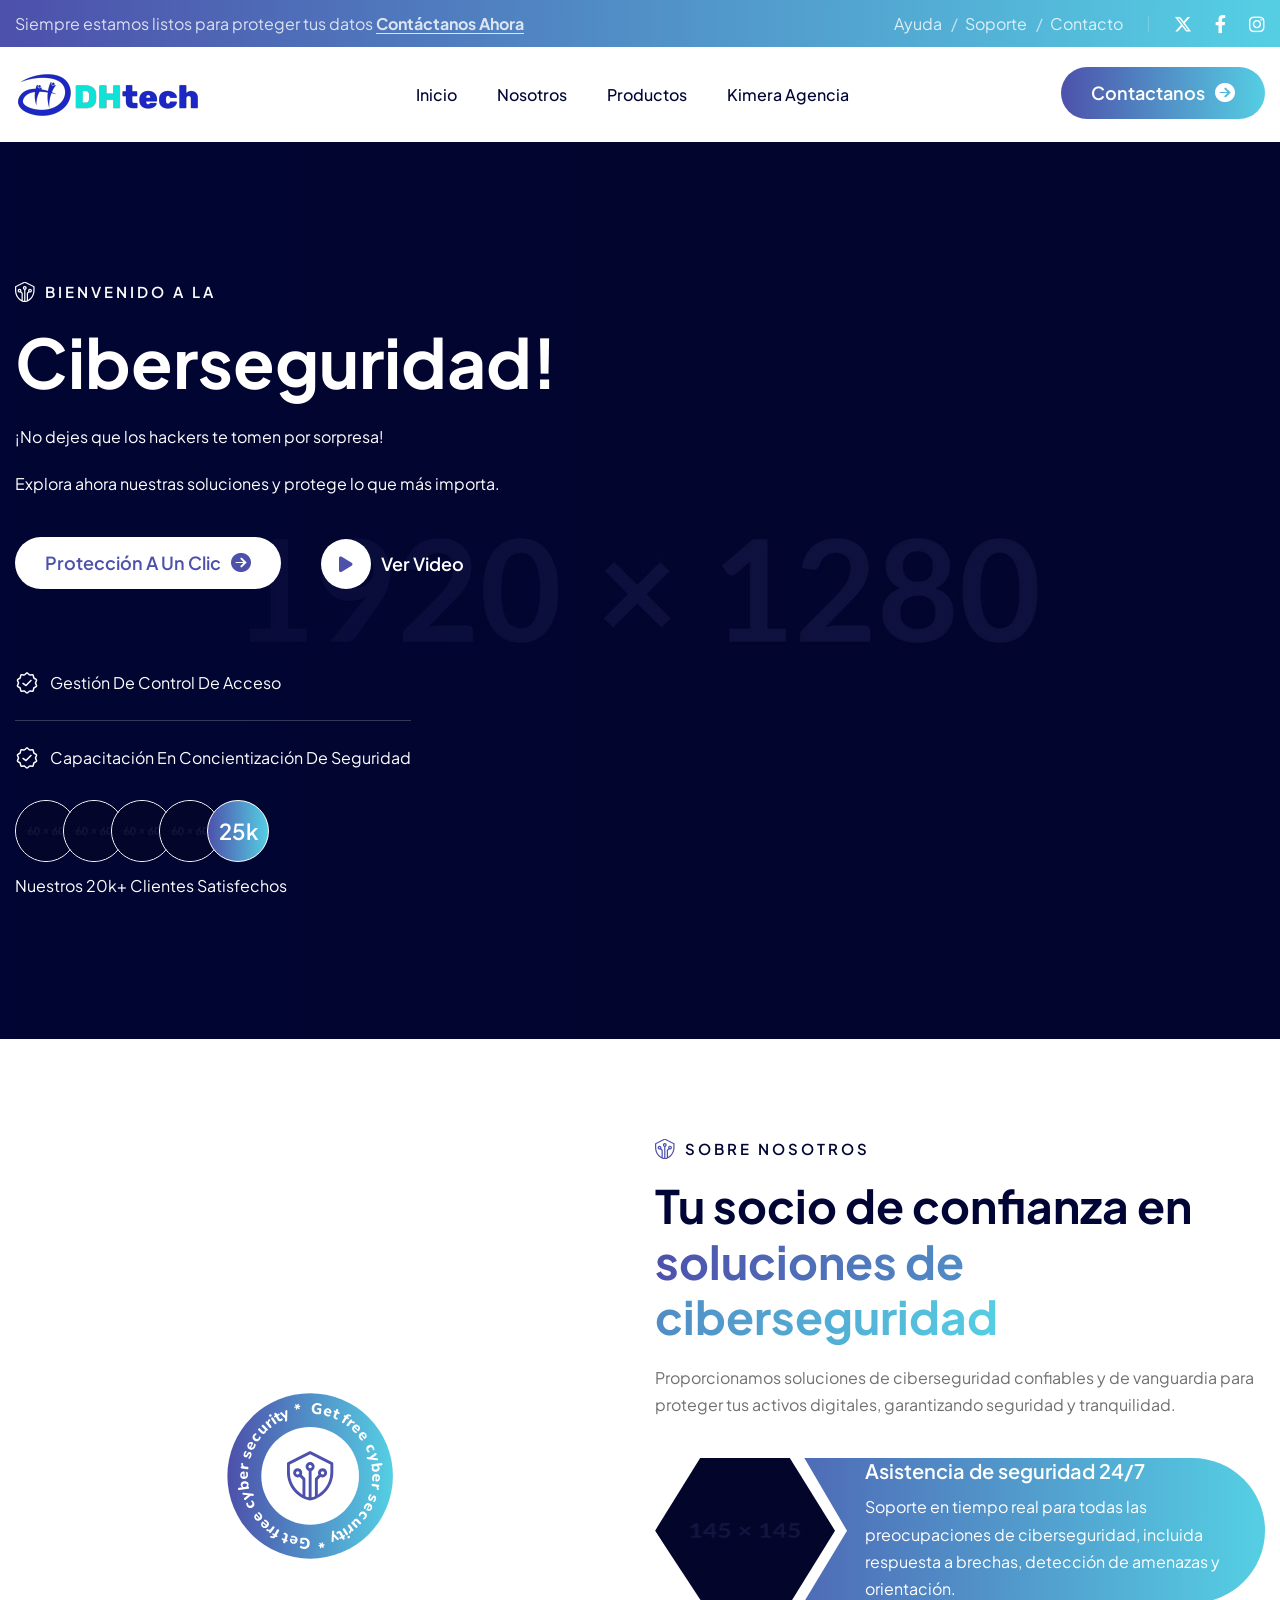
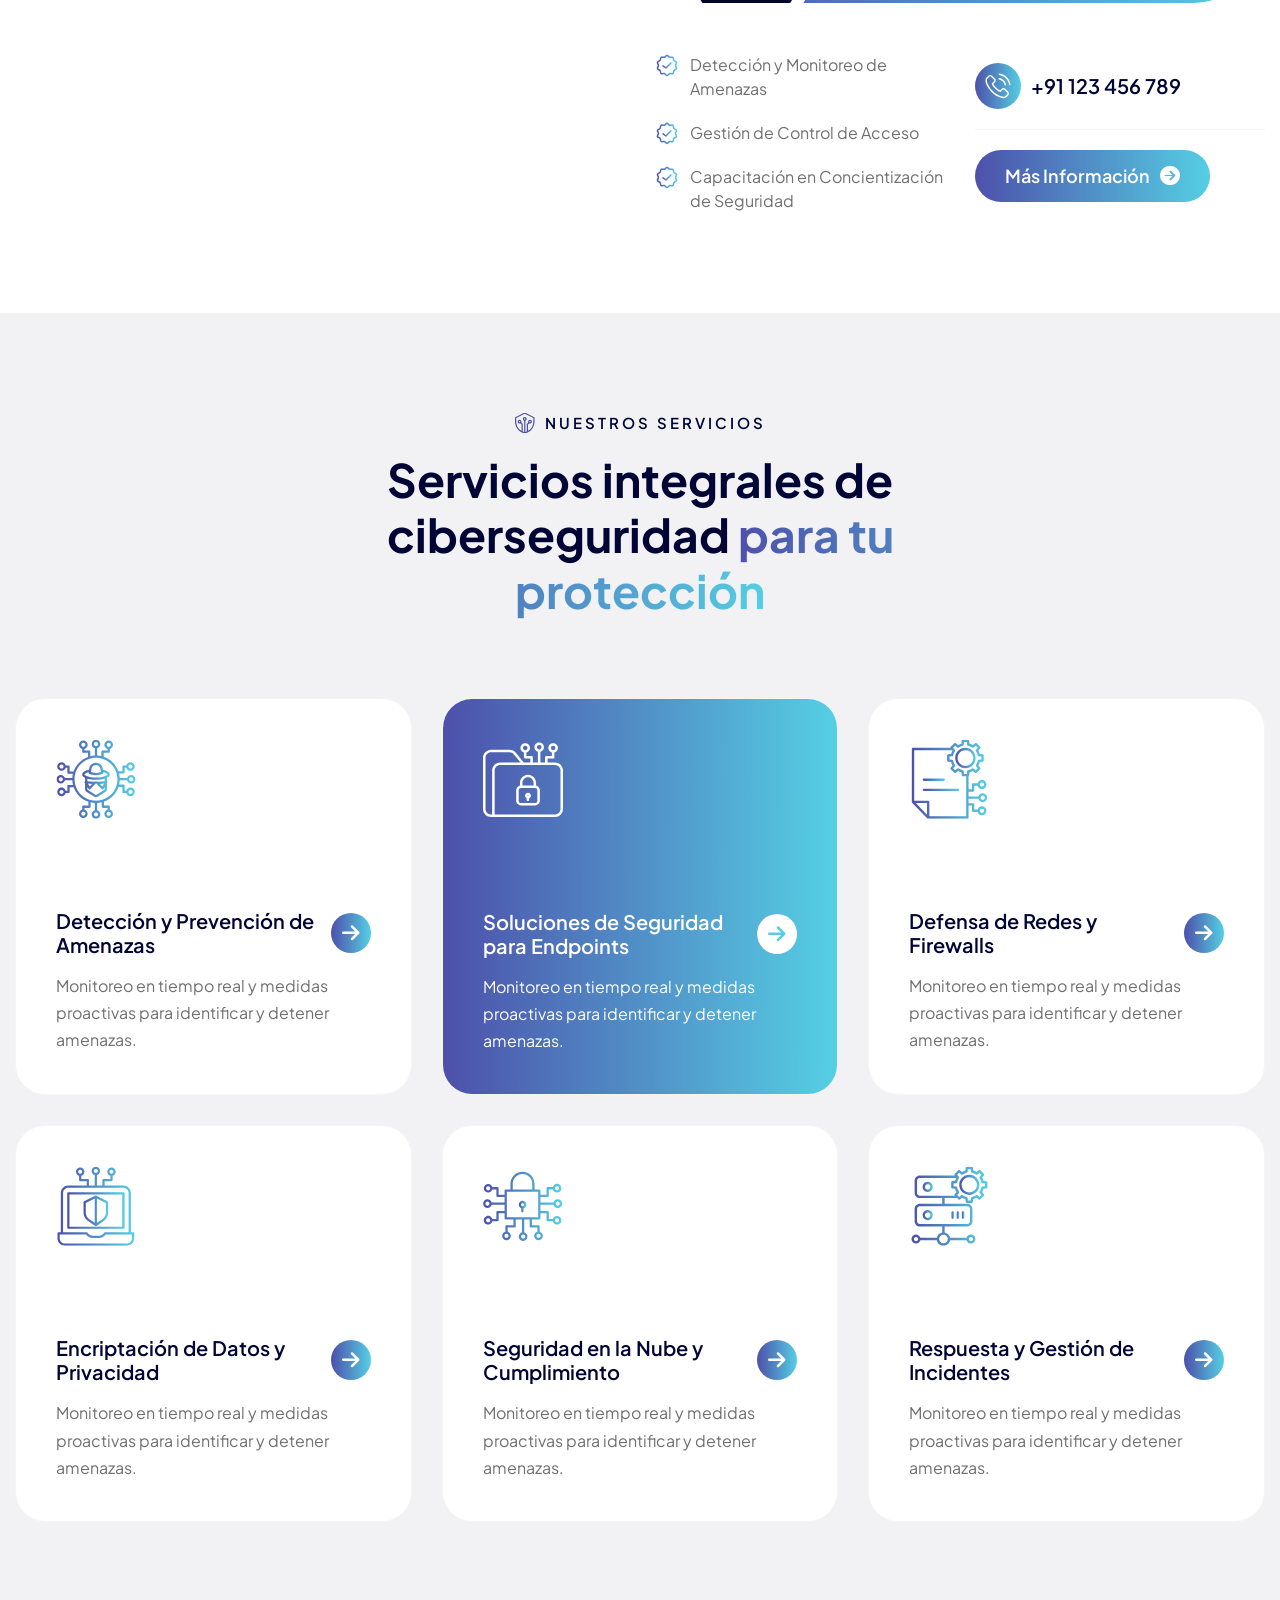
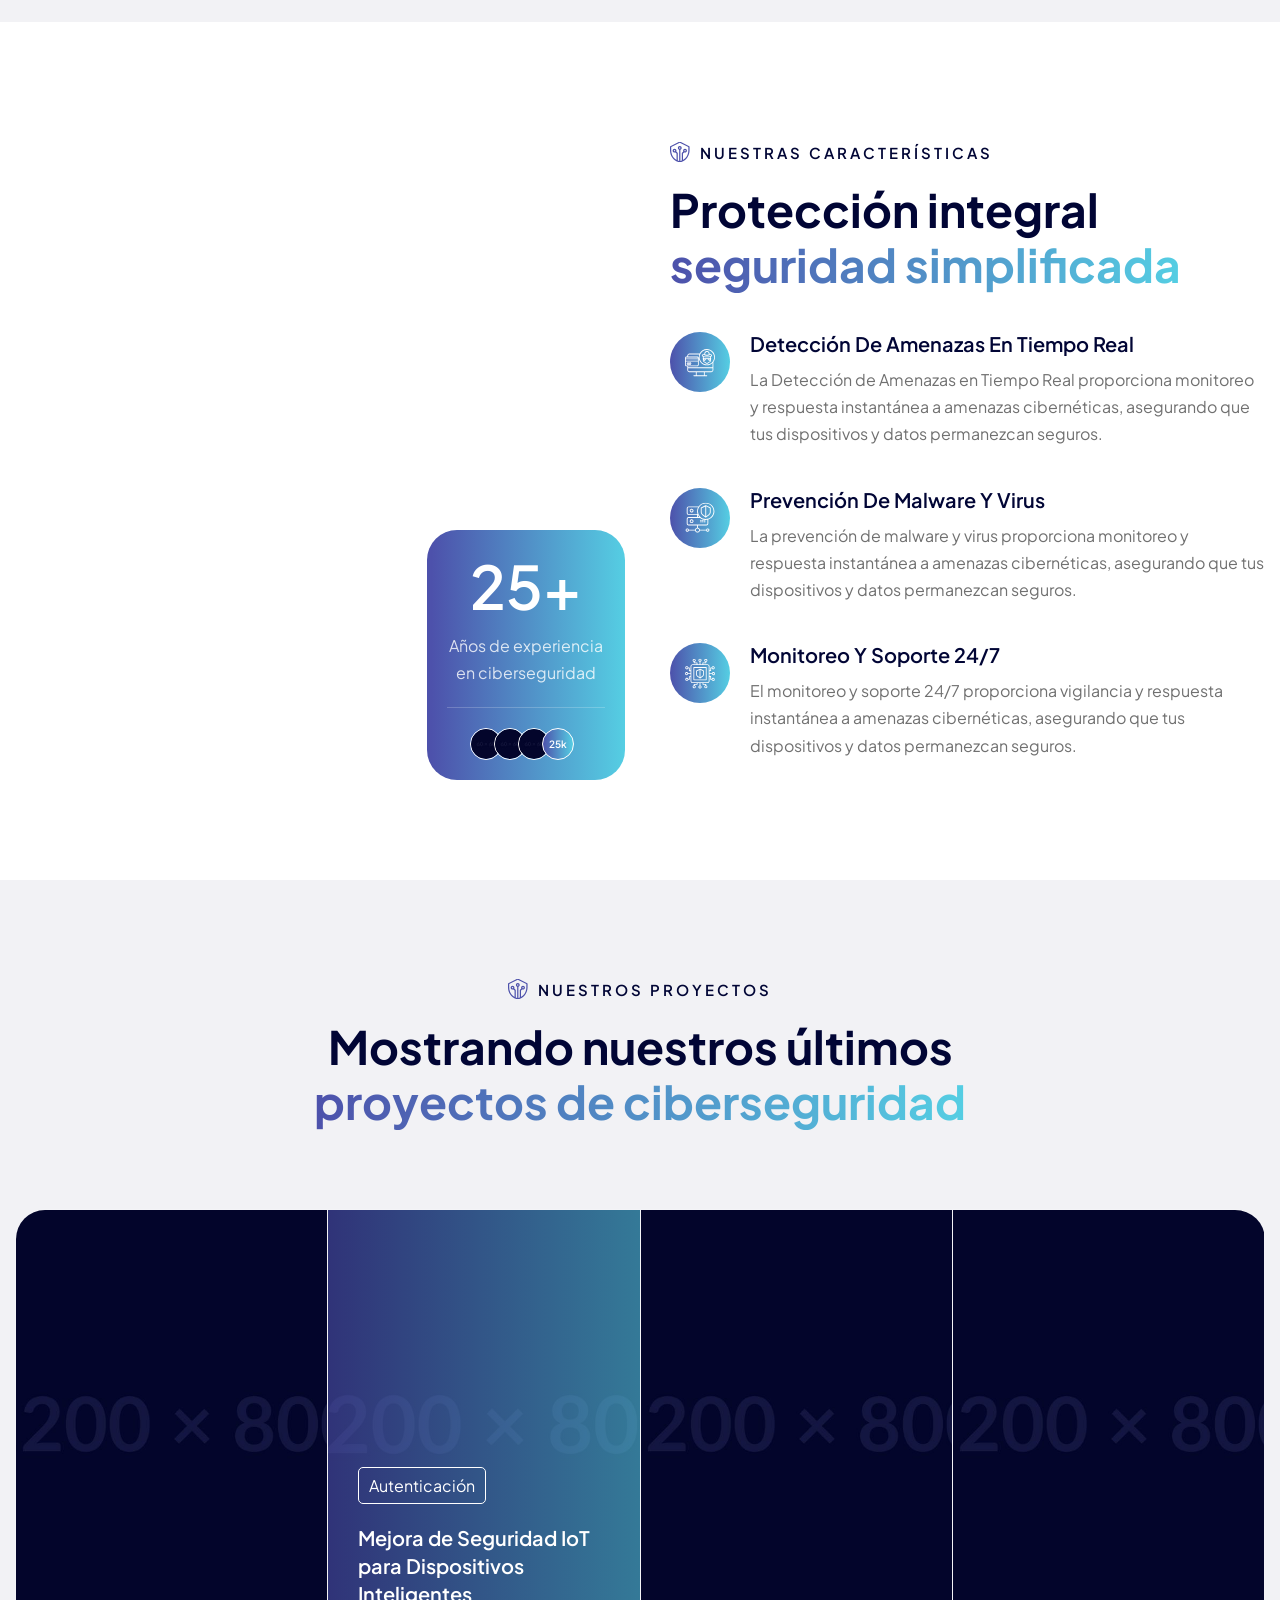
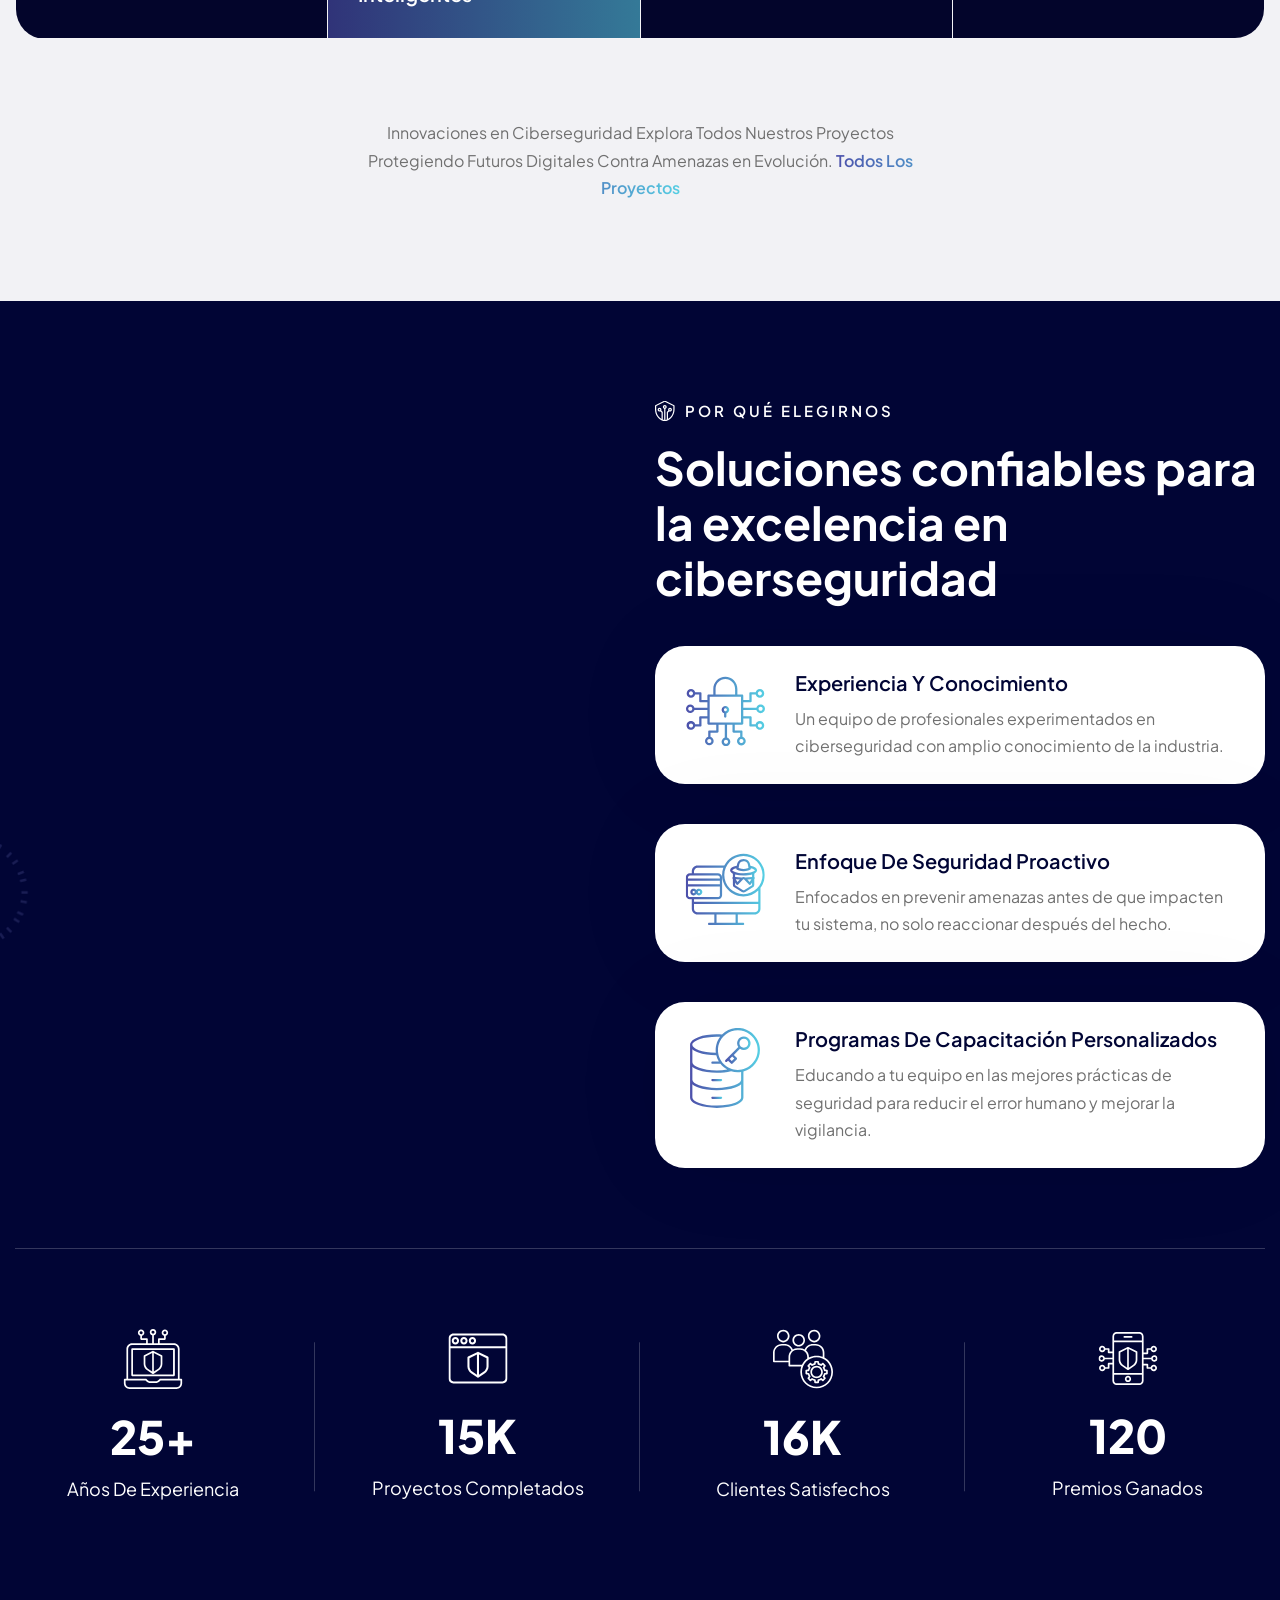
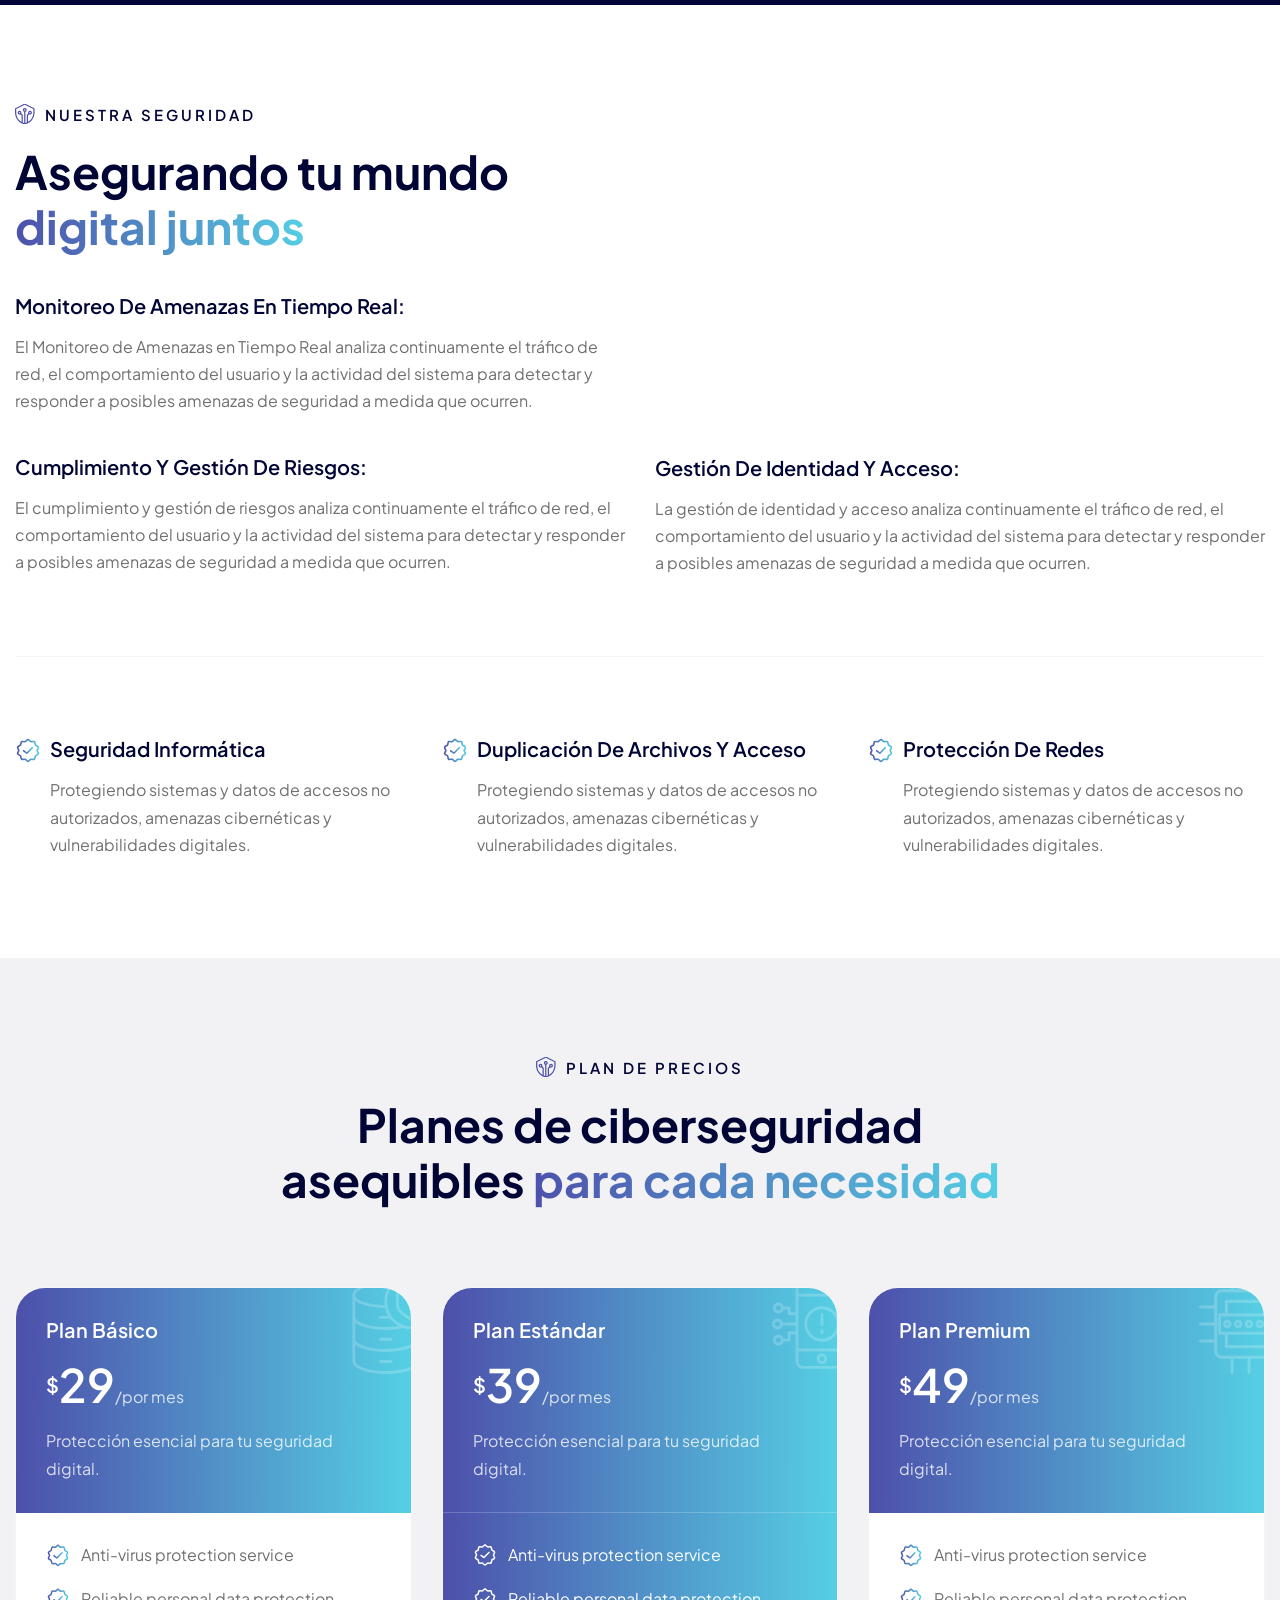
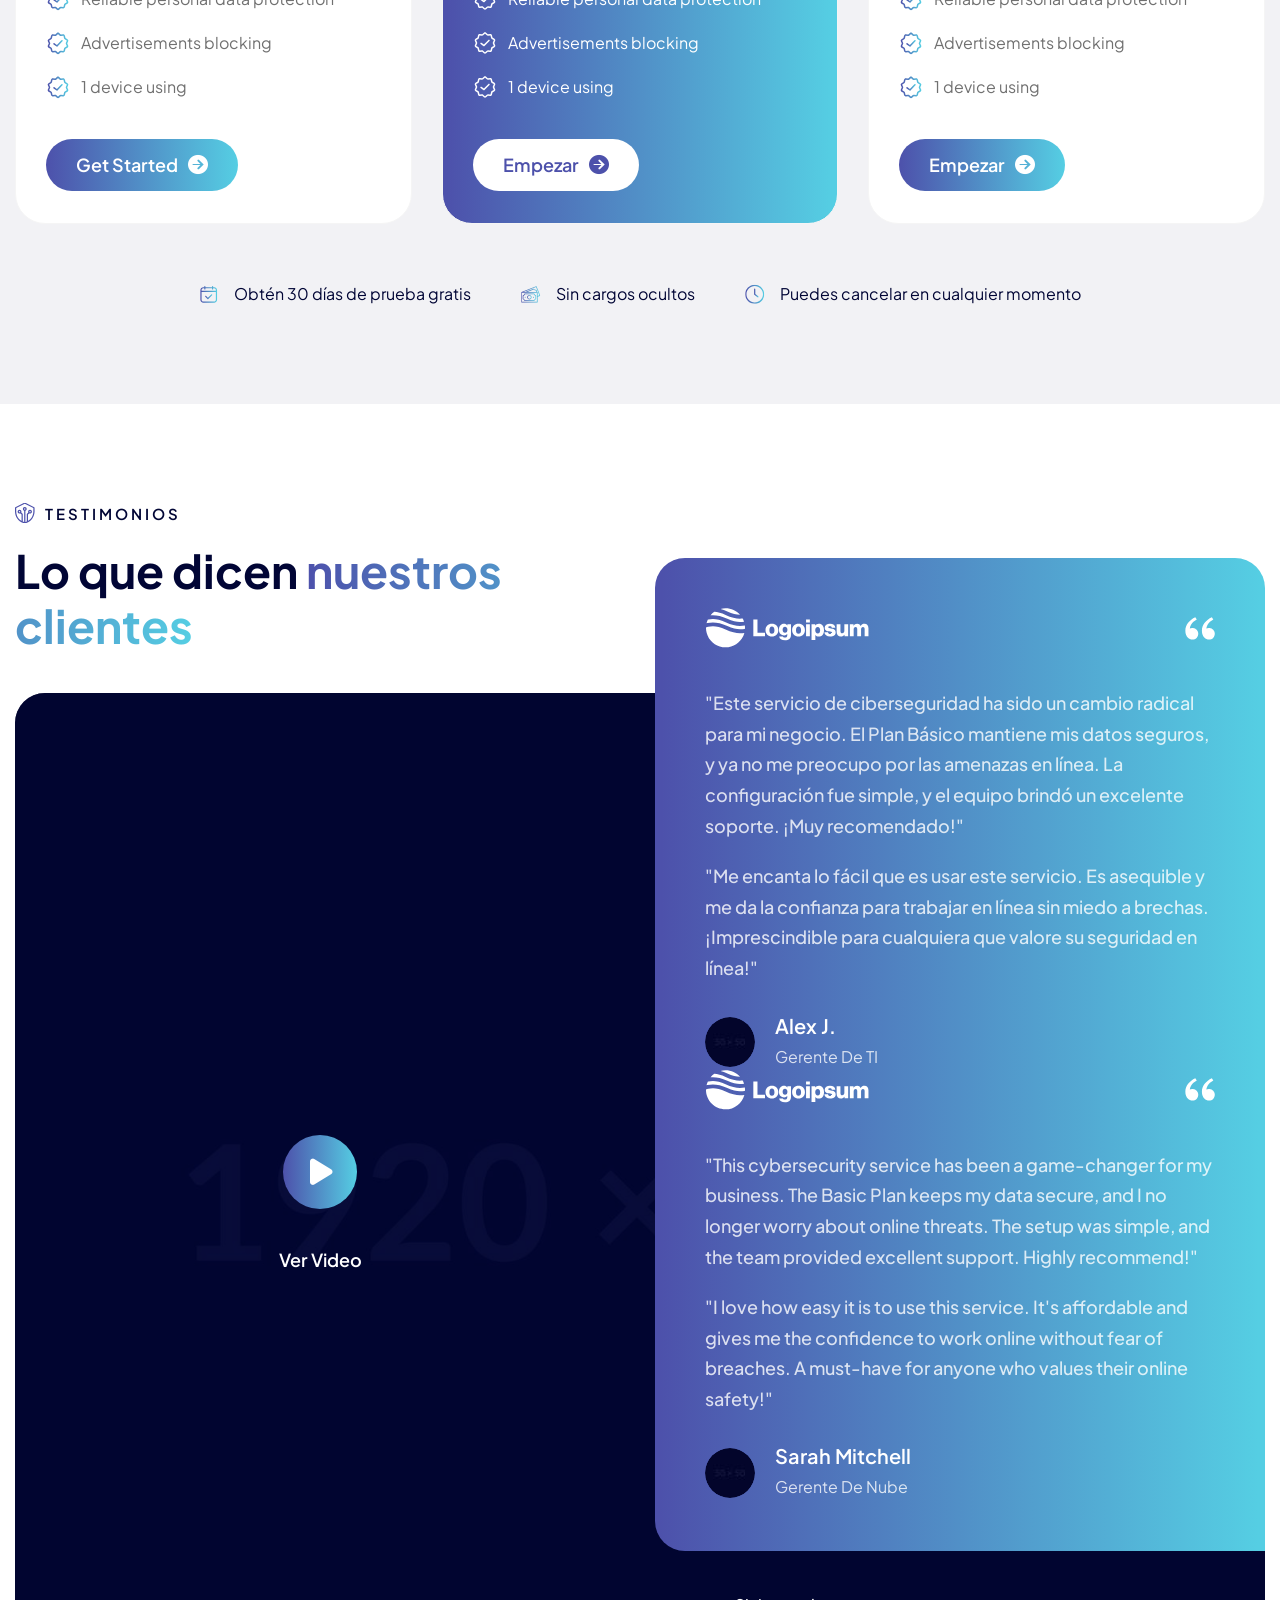
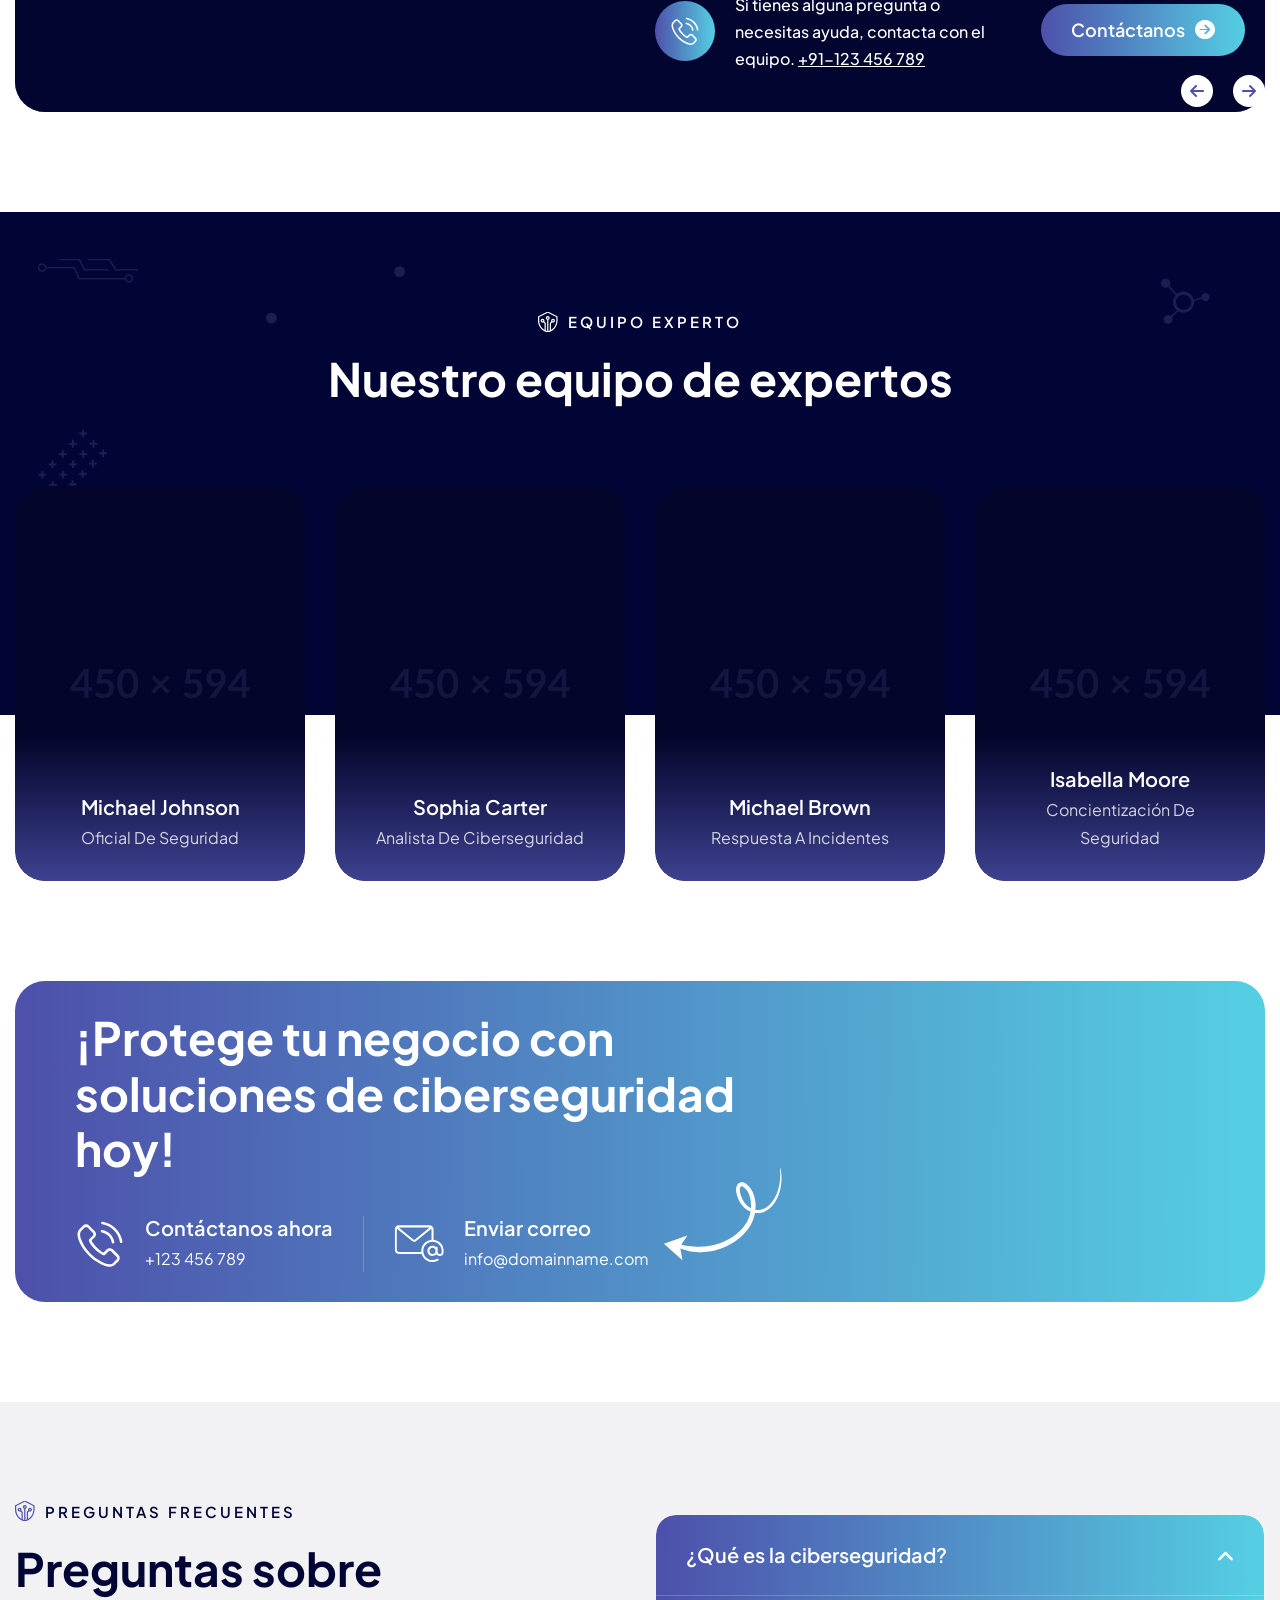
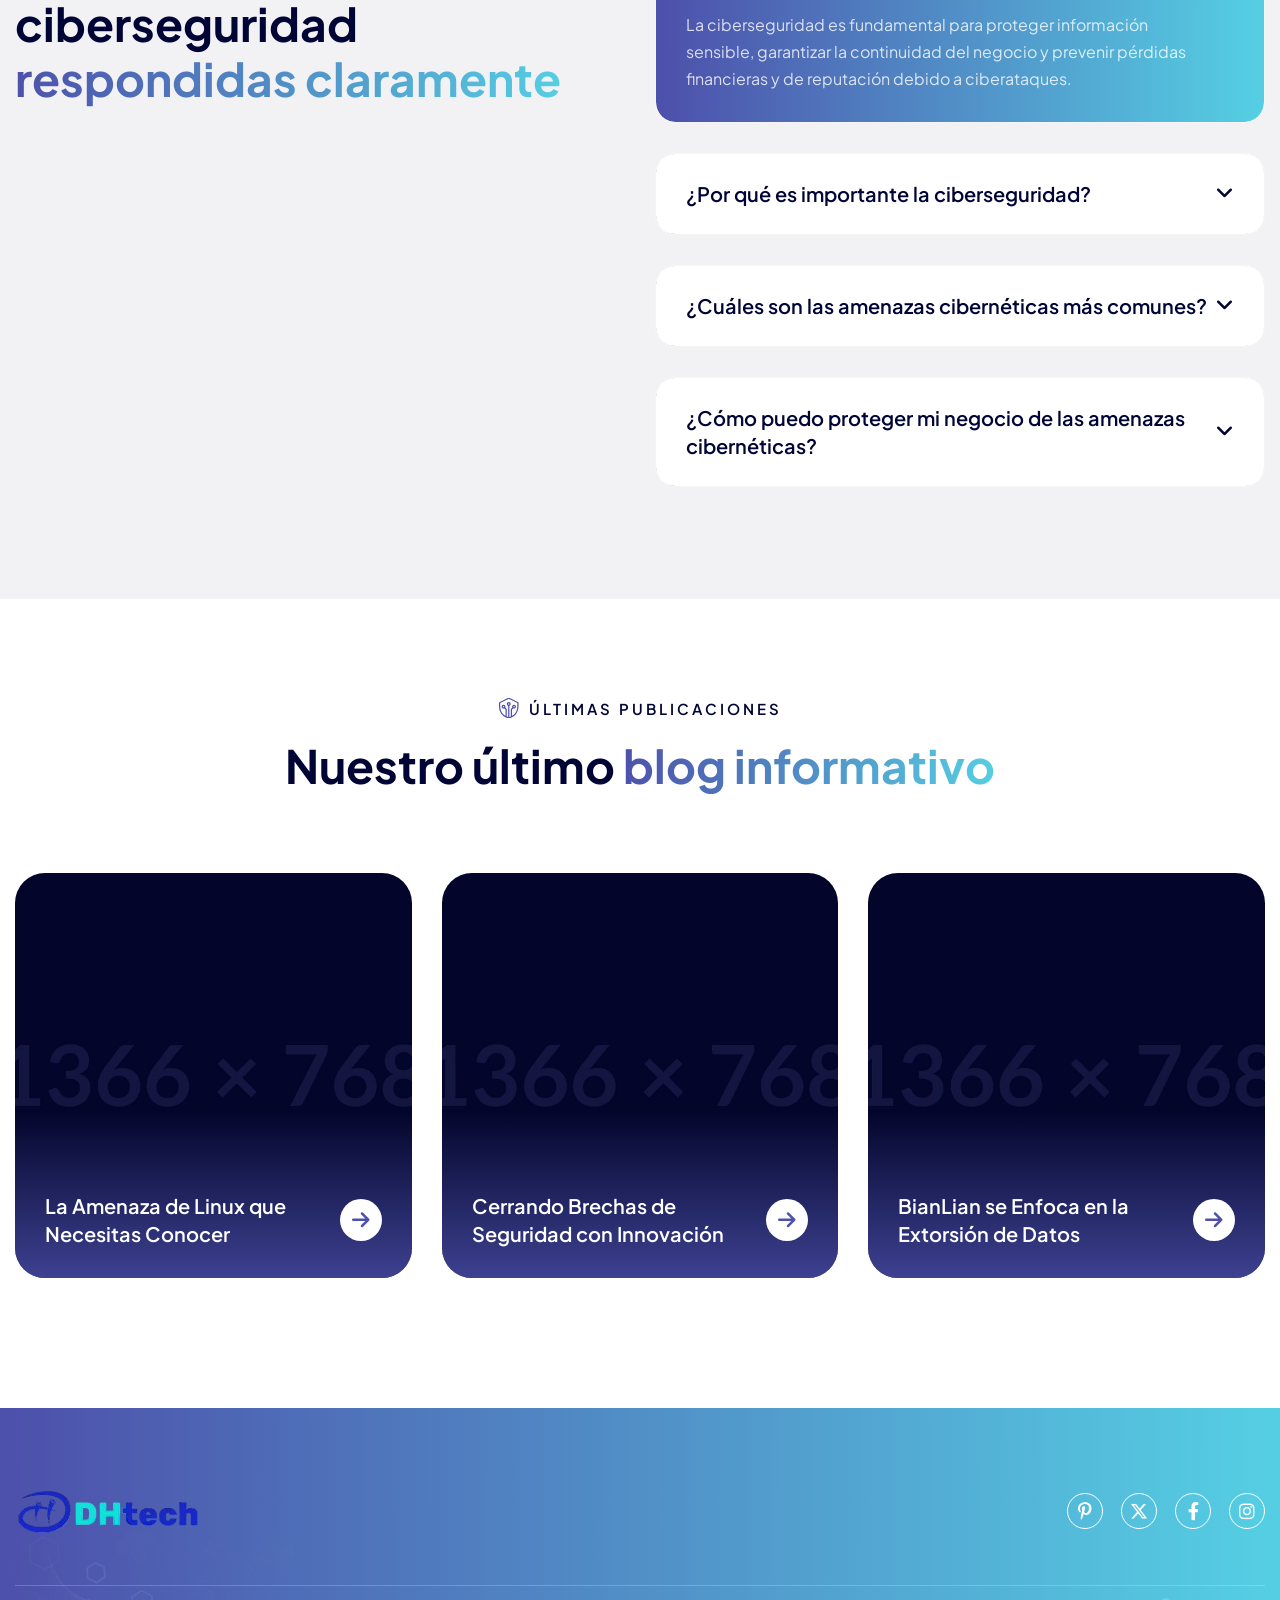
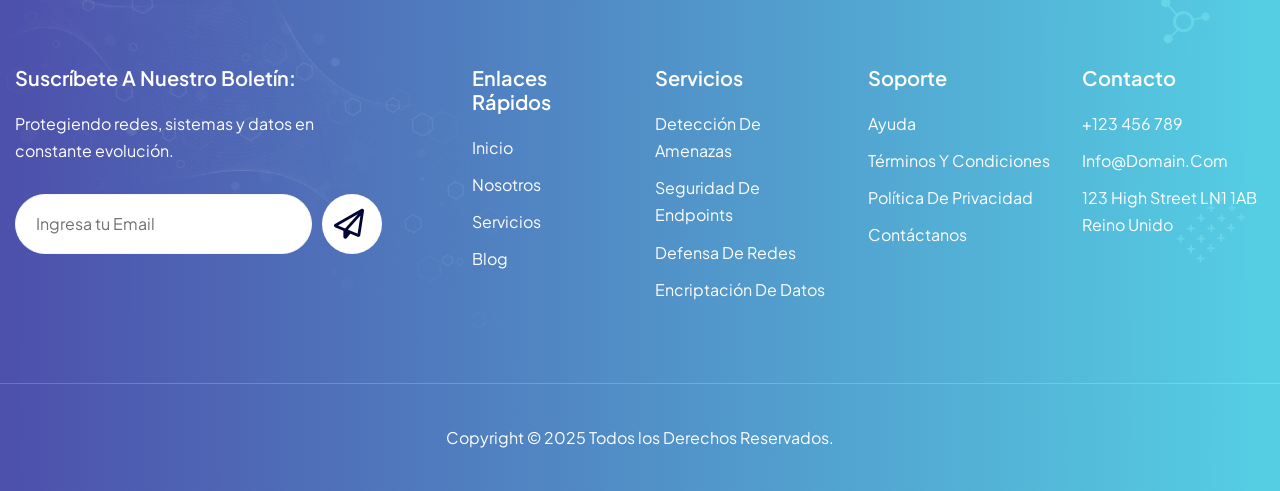
==== commit 52b2828d: "Add new logo image for DH Tech" ====
--- a/index.html
+++ b/index.html
@@ -1,1783 +1,2215 @@
 <!DOCTYPE html>
-<html lang="zxx">
-<head>
-	<!-- Meta -->
-	<meta charset="utf-8">
-	<meta http-equiv="X-UA-Compatible" content="IE=edge">
-	<meta name="viewport" content="width=device-width, initial-scale=1.0, maximum-scale=1">
-	<meta name="description" content="">
-	<meta name="keywords" content="">
-	<meta name="author" content="Awaiken">
-	<!-- Page Title -->
-    <title>Proshield - Cyber Security Services HTML Template</title>
-	<!-- Favicon Icon -->
-	<link rel="shortcut icon" type="image/x-icon" href="images/favicon.png">
-	<!-- Google Fonts Css-->
-	<link rel="preconnect" href="https://fonts.googleapis.com">
-    <link rel="preconnect" href="https://fonts.gstatic.com" crossorigin>
-    <link href="https://fonts.googleapis.com/css2?family=Plus+Jakarta+Sans:ital,wght@0,200..800;1,200..800&display=swap" rel="stylesheet">
-	<!-- Bootstrap Css -->
-	<link href="css/bootstrap.min.css" rel="stylesheet" media="screen">
-	<!-- SlickNav Css -->
-	<link href="css/slicknav.min.css" rel="stylesheet">
-	<!-- Swiper Css -->
-	<link rel="stylesheet" href="css/swiper-bundle.min.css">
-	<!-- Font Awesome Icon Css-->
-	<link href="css/all.min.css" rel="stylesheet" media="screen">
-	<!-- Animated Css -->
-	<link href="css/animate.css" rel="stylesheet">
+<html lang="es">
+  <head>
+    <!-- Meta -->
+    <meta charset="utf-8" />
+    <meta http-equiv="X-UA-Compatible" content="IE=edge" />
+    <meta
+      name="viewport"
+      content="width=device-width, initial-scale=1.0, maximum-scale=1"
+    />
+    <meta name="description" content="" />
+    <meta name="keywords" content="" />
+    <meta name="author" content="Awaiken" />
+    <!-- Page Title -->
+    <title>DH Tech - Ciberseguridad</title>
+    <!-- Favicon Icon -->
+    <link rel="shortcut icon" type="image/x-icon" href="images/favicon.png" />
+    <!-- Google Fonts Css-->
+    <link rel="preconnect" href="https://fonts.googleapis.com" />
+    <link rel="preconnect" href="https://fonts.gstatic.com" crossorigin />
+    <link
+      href="https://fonts.googleapis.com/css2?family=Plus+Jakarta+Sans:ital,wght@0,200..800;1,200..800&display=swap"
+      rel="stylesheet"
+    />
+    <!-- Bootstrap Css -->
+    <link href="css/bootstrap.min.css" rel="stylesheet" media="screen" />
+    <!-- SlickNav Css -->
+    <link href="css/slicknav.min.css" rel="stylesheet" />
+    <!-- Swiper Css -->
+    <link rel="stylesheet" href="css/swiper-bundle.min.css" />
+    <!-- Font Awesome Icon Css-->
+    <link href="css/all.min.css" rel="stylesheet" media="screen" />
+    <!-- Animated Css -->
+    <link href="css/animate.css" rel="stylesheet" />
     <!-- Magnific Popup Core Css File -->
-	<link rel="stylesheet" href="css/magnific-popup.css">
-	<!-- Mouse Cursor Css File -->
-	<link rel="stylesheet" href="css/mousecursor.css">
-	<!-- Main Custom Css -->
-	<link href="css/custom.css" rel="stylesheet" media="screen">
-</head>
-<body>
-
+    <link rel="stylesheet" href="css/magnific-popup.css" />
+    <!-- Mouse Cursor Css File -->
+    <link rel="stylesheet" href="css/mousecursor.css" />
+    <!-- Main Custom Css -->
+    <link href="css/custom.css" rel="stylesheet" media="screen" />
+  </head>
+  <body>
     <!-- Preloader Start -->
-	<div class="preloader">
-		<div class="loading-container">
-			<div class="loading"></div>
-			<div id="loading-icon"><img src="images/loader.svg" alt=""></div>
-		</div>
-	</div>
-	<!-- Preloader End -->
+    <div class="preloader">
+      <div class="loading-container">
+        <div class="loading"></div>
+        <div id="loading-icon"><img src="images/loader.svg" alt="" /></div>
+      </div>
+    </div>
+    <!-- Preloader End -->
 
     <!-- Topbar Section Start -->
     <div class="topbar">
-        <div class="container">
-            <div class="row align-items-center">
-                <div class="col-md-7">
-                    <div class="topbar-info-text">
-                        <p>We are always ready to protect your data <a href="contact.html">Contact now</a></p>
-                    </div>
-                </div>
-                
-                <div class="col-md-5">
-                    <!-- Topbar Social Links Start -->
-                    <div class="topbar-links">
-                        <!-- Topbar Contact Information Start -->
-                        <div class="topbar-contact-info">
-                            <ul>
-                                <li><a href="#">Help</a></li>
-                                <li><a href="#">Support</a></li>
-                                <li><a href="contact.html">Contact</a></li>
-                            </ul>
-                        </div>
-                        <!-- Topbar Contact Information End -->
-
-                        <!-- Topbar Social Links Start -->
-                        <div class="topbar-social-links">
-                            <ul>
-                                <li><a href="#"><i class="fa-brands fa-x-twitter"></i></a></li>
-                                <li><a href="#"><i class="fa-brands fa-facebook-f"></i></a></li>
-                                <li><a href="#"><i class="fa-brands fa-instagram"></i></a></li>
-                            </ul>
-                        </div>
-                        <!-- Topbar Social Links End -->
-                    </div>
-                    <!-- Topbar Social Links End -->
-                </div>
-            </div>
+      <div class="container">
+        <div class="row align-items-center">
+          <div class="col-md-7">
+            <div class="topbar-info-text">
+              <p>
+                Siempre estamos listos para proteger tus datos
+                <a href="contact.html">Contáctanos ahora</a>
+              </p>
+            </div>
+          </div>
+
+          <div class="col-md-5">
+            <!-- Topbar Social Links Start -->
+            <div class="topbar-links">
+              <!-- Topbar Contact Information Start -->
+              <div class="topbar-contact-info">
+                <ul>
+                  <li><a href="#">Ayuda</a></li>
+                  <li><a href="#">Soporte</a></li>
+                  <li><a href="contact.html">Contacto</a></li>
+                </ul>
+              </div>
+              <!-- Topbar Contact Information End -->
+
+              <!-- Topbar Social Links Start -->
+              <div class="topbar-social-links">
+                <ul>
+                  <li>
+                    <a href="#"><i class="fa-brands fa-x-twitter"></i></a>
+                  </li>
+                  <li>
+                    <a href="#"><i class="fa-brands fa-facebook-f"></i></a>
+                  </li>
+                  <li>
+                    <a href="#"><i class="fa-brands fa-instagram"></i></a>
+                  </li>
+                </ul>
+              </div>
+              <!-- Topbar Social Links End -->
+            </div>
+            <!-- Topbar Social Links End -->
+          </div>
         </div>
+      </div>
     </div>
     <!-- Topbar Section End -->
 
     <!-- Header Start -->
-	<header class="main-header">
-		<div class="header-sticky">
-			<nav class="navbar navbar-expand-lg">
-				<div class="container">
-					<!-- Logo Start -->
-					<a class="navbar-brand" href="./">
-						<img src="images/logo.svg" alt="Logo">
-					</a>
-					<!-- Logo End -->
-
-					<!-- Main Menu Start -->
-					<div class="collapse navbar-collapse main-menu">
-                        <div class="nav-menu-wrapper">
-                            <ul class="navbar-nav mr-auto" id="menu">
-                                <li class="nav-item submenu"><a class="nav-link" href="./">Home</a>
+    <header class="main-header">
+      <div class="header-sticky">
+        <nav class="navbar navbar-expand-lg">
+          <div class="container">
+            <!-- Logo Start -->
+            <a class="navbar-brand" href="./">
+              <img src="images/logo_dh_tech.png" alt="Logo" />
+            </a>
+            <!-- Logo End -->
+
+            <!-- Main Menu Start -->
+            <div class="collapse navbar-collapse main-menu">
+              <div class="nav-menu-wrapper">
+                <ul class="navbar-nav mr-auto" id="menu">
+                  <!-- <li class="nav-item submenu"><a class="nav-link" href="./">Home</a>
                                     <ul>
                                         <li class="nav-item"><a class="nav-link" href="index.html">Home - Image</a></li>
                                         <li class="nav-item"><a class="nav-link" href="index-video.html">Home - Video</a></li>
                                         <li class="nav-item"><a class="nav-link" href="index-slider.html">Home - Slider</a></li>
                                     </ul>
-                                </li>                                
-                                <li class="nav-item"><a class="nav-link" href="about.html">About Us</a>
-                                <li class="nav-item"><a class="nav-link" href="services.html">Services</a></li>
-                                <li class="nav-item"><a class="nav-link" href="blog.html">Blog</a></li>
-                                <li class="nav-item submenu"><a class="nav-link" href="#">Pages</a>
-                                    <ul>                                        
-                                        <li class="nav-item"><a class="nav-link" href="service-single.html">Service Details</a></li>
-                                        <li class="nav-item"><a class="nav-link" href="blog-single.html">Blog Details</a></li>
-                                        <li class="nav-item"><a class="nav-link" href="projects.html">Projects</a></li>
-                                        <li class="nav-item"><a class="nav-link" href="project-single.html">Project Details</a></li>
-                                        <li class="nav-item"><a class="nav-link" href="team.html">Our Team</a></li>
-                                        <li class="nav-item"><a class="nav-link" href="team-single.html">Team Details</a></li>
-                                        <li class="nav-item"><a class="nav-link" href="pricing.html">Pricing</a></li>
-                                        <li class="nav-item"><a class="nav-link" href="testimonials.html">Testimonials</a></li>
-                                        <li class="nav-item"><a class="nav-link" href="image-gallery.html">Image Gallery</a></li>
-                                        <li class="nav-item"><a class="nav-link" href="video-gallery.html">Video Gallery</a></li>
-                                        <li class="nav-item"><a class="nav-link" href="faqs.html">FAQs</a></li>
-                                        <li class="nav-item"><a class="nav-link" href="404.html">404</a></li>
-                                    </ul>
-                                </li>
-                                <li class="nav-item"><a class="nav-link" href="contact.html">Contact Us</a></li>                         
-                            </ul>
-                        </div>
-
-                        <!-- Header Btn Start -->
-                        <div class="header-btn">
-                            <a href="contact.html" class="btn-default">get started</a>
-                        </div>
-                        <!-- Header Btn End -->
-					</div>
-					<!-- Main Menu End -->
-					<div class="navbar-toggle"></div>
-				</div>
-			</nav>
-			<div class="responsive-menu"></div>
-		</div>
-	</header>
-	<!-- Header End -->
+                                </li>                                 -->
+                  <li class="nav-item">
+                    <a class="nav-link" href="index.html">Inicio</a>
+                  </li>
+                  <li class="nav-item">
+                    <a class="nav-link" href="about.html">Nosotros</a>
+                  </li>
+                  <li class="nav-item">
+                    <a class="nav-link" href="services.html">Productos</a>
+                  </li>
+                  <li class="nav-item">
+                    <a class="nav-link" href="#">Kimera Agencia</a>
+                  </li>
+                </ul>
+              </div>
+
+              <!-- Header Btn Start -->
+              <div class="header-btn">
+                <a href="contact.html" class="btn-default">Contactanos</a>
+              </div>
+              <!-- Header Btn End -->
+            </div>
+            <!-- Main Menu End -->
+            <div class="navbar-toggle"></div>
+          </div>
+        </nav>
+        <div class="responsive-menu"></div>
+      </div>
+    </header>
+    <!-- Header End -->
 
     <!-- Hero Section Start -->
     <div class="hero parallaxie">
-        <div class="container">
-            <div class="row align-items-center">
-                <div class="col-lg-7">
-                    <!-- Hero Content Start -->
-                    <div class="hero-content">
-                        <!-- Section Title Start -->
-                        <div class="section-title dark-section">
-                            <h3 class="wow fadeInUp">welcome cyber security</h3>
-                            <h1 class="wow fadeInUp" data-wow-delay="0.2s" data-cursor="-opaque">Secure your world, effortlessly today!</h1>
-                            <p class="wow fadeInUp" data-wow-delay="0.4s">Protect your digital world with seamless, cutting-edge cybersecurity solutions designed to safeguard your data, systems, and peace of mind.</p>
-                        </div>
-                        <!-- Section Title End -->
-
-                        <!-- Hero Content Body Start -->
-                        <div class="hero-content-body wow fadeInUp" data-wow-delay="0.6s">
-                            <!-- Hero Button Start -->
-                            <div class="hero-btn">
-                                <a href="contact.html" class="btn-default btn-highlighted">learn more</a>
-                            </div>
-                            <!-- Hero Button End -->
-
-                            <!-- Video Play Button Start -->
-                            <div class="video-play-button">
-                                <a href="https://www.youtube.com/watch?v=Y-x0efG1seA" class="popup-video" data-cursor-text="Play">
-                                    <i class="fa-solid fa-play"></i>
-                                </a>
-                                <h3>Play video</h3>
-                            </div>
-                            <!-- Video Play Button End -->
-                        </div>
-                        <!-- Hero Content Body End -->      
-                        
-                        <!-- Hero Content Footer Start -->
-                        <div class="hero-content-footer">
-                            <!-- Hero List Start -->
-                            <div class="hero-list wow fadeInUp" data-wow-delay="0.8s">
-                                <ul>
-                                    <li>Access control management</li>
-                                    <li>Security awareness training</li>
-                                </ul>
-                            </div>
-                            <!-- Hero List End -->
-
-                            <!-- Hero Client Box Start -->
-                            <div class="hero-client-box">
-                                <!-- Our Client Image Start -->
-                                <div class="our-client-images">
-                                    <!-- Client Image Start -->
-                                    <div class="client-image">
-                                        <figure class="image-anime">
-                                            <img src="images/client-image-1.jpg" alt="">
-                                        </figure>
-                                    </div>
-                                    <!-- Client Image End -->
-
-                                    <!-- Client Image Start -->
-                                    <div class="client-image">
-                                        <figure class="image-anime">
-                                            <img src="images/client-image-2.jpg" alt="">
-                                        </figure>
-                                    </div>
-                                    <!-- Client Image End -->
-
-                                    <!-- Client Image Start -->
-                                    <div class="client-image">
-                                        <figure class="image-anime">
-                                            <img src="images/client-image-3.jpg" alt="">
-                                        </figure>
-                                    </div>
-                                    <!-- Client Image End -->
-
-                                    <!-- Client Image Start -->
-                                    <div class="client-image">
-                                        <figure class="image-anime">
-                                            <img src="images/client-image-4.jpg" alt="">
-                                        </figure>
-                                    </div>
-                                    <!-- Client Image End -->
-
-                                    <!-- Add More Client Image Start -->
-                                    <div class="client-image client-counter">
-                                        <h3><span class="counter">25</span>k</h3>
-                                    </div>
-                                    <!-- Add More Client Image End -->
-                                </div>
-                                <!-- Our Client Image End -->
-
-                                <!-- Our Client Content Start -->
-                                <div class="our-client-content">
-                                    <p>Our <span class="counter">20</span>k+ Satisficed Customer </p>
-                                </div>
-                                <!-- Our Client Content End -->
-                            </div>
-                            <!-- Hero Client Box End -->
-                        </div>
-                        <!-- Hero Content Footer End -->
+      <div class="container">
+        <div class="row align-items-center">
+          <div class="col-lg-7">
+            <!-- Hero Content Start -->
+            <div class="hero-content">
+              <!-- Section Title Start -->
+              <div class="section-title dark-section">
+                <h3 class="wow fadeInUp">Bienvenido a la</h3>
+                <h1
+                  class="wow fadeInUp"
+                  data-wow-delay="0.2s"
+                  data-cursor="-opaque"
+                >
+                  Ciberseguridad!
+                </h1>
+                <p class="wow fadeInUp" data-wow-delay="0.4s">
+                  ¡No dejes que los hackers te tomen por sorpresa!
+                </p>
+                <p class="wow fadeInUp" data-wow-delay="0.4s">
+                  Explora ahora nuestras soluciones y protege lo que más
+                  importa.
+                </p>
+              </div>
+              <!-- Section Title End -->
+
+              <!-- Hero Content Body Start -->
+              <div class="hero-content-body wow fadeInUp" data-wow-delay="0.6s">
+                <!-- Hero Button Start -->
+                <div class="hero-btn">
+                  <a href="contact.html" class="btn-default btn-highlighted"
+                    >Protección a un clic</a
+                  >
+                </div>
+                <!-- Hero Button End -->
+
+                <!-- Video Play Button Start -->
+                <div class="video-play-button">
+                  <a
+                    href="https://www.youtube.com/watch?v=Y-x0efG1seA"
+                    class="popup-video"
+                    data-cursor-text="Reproducir"
+                  >
+                    <i class="fa-solid fa-play"></i>
+                  </a>
+                  <h3>Ver video</h3>
+                </div>
+                <!-- Video Play Button End -->
+              </div>
+              <!-- Hero Content Body End -->
+
+              <!-- Hero Content Footer Start -->
+              <div class="hero-content-footer">
+                <!-- Hero List Start -->
+                <div class="hero-list wow fadeInUp" data-wow-delay="0.8s">
+                  <ul>
+                    <li>Gestión de control de acceso</li>
+                    <li>Capacitación en concientización de seguridad</li>
+                  </ul>
+                </div>
+                <!-- Hero List End -->
+
+                <!-- Hero Client Box Start -->
+                <div class="hero-client-box">
+                  <!-- Our Client Image Start -->
+                  <div class="our-client-images">
+                    <!-- Client Image Start -->
+                    <div class="client-image">
+                      <figure class="image-anime">
+                        <img src="images/client-image-1.jpg" alt="" />
+                      </figure>
                     </div>
-                    <!-- Hero Content End -->
-                </div>
-            </div>
+                    <!-- Client Image End -->
+
+                    <!-- Client Image Start -->
+                    <div class="client-image">
+                      <figure class="image-anime">
+                        <img src="images/client-image-2.jpg" alt="" />
+                      </figure>
+                    </div>
+                    <!-- Client Image End -->
+
+                    <!-- Client Image Start -->
+                    <div class="client-image">
+                      <figure class="image-anime">
+                        <img src="images/client-image-3.jpg" alt="" />
+                      </figure>
+                    </div>
+                    <!-- Client Image End -->
+
+                    <!-- Client Image Start -->
+                    <div class="client-image">
+                      <figure class="image-anime">
+                        <img src="images/client-image-4.jpg" alt="" />
+                      </figure>
+                    </div>
+                    <!-- Client Image End -->
+
+                    <!-- Add More Client Image Start -->
+                    <div class="client-image client-counter">
+                      <h3><span class="counter">25</span>k</h3>
+                    </div>
+                    <!-- Add More Client Image End -->
+                  </div>
+                  <!-- Our Client Image End -->
+
+                  <!-- Our Client Content Start -->
+                  <div class="our-client-content">
+                    <p>
+                      Nuestros <span class="counter">20</span>k+ Clientes
+                      Satisfechos
+                    </p>
+                  </div>
+                  <!-- Our Client Content End -->
+                </div>
+                <!-- Hero Client Box End -->
+              </div>
+              <!-- Hero Content Footer End -->
+            </div>
+            <!-- Hero Content End -->
+          </div>
         </div>
+      </div>
     </div>
     <!-- Hero Section End -->
 
     <!-- About Us Section Start -->
     <div class="about-us">
-        <div class="container">
-            <div class="row align-items-center">
-                <div class="col-lg-6">
-                    <!-- About Us Image Start -->
-                    <div class="about-us-image">
-                        <!-- About Image Box Start -->
-                        <div class="about-image-box about-img-1">
-                            <figure class="image-anime reveal">
-                                <img src="images/about-image-1.jpg" alt="">
-                            </figure>
-                        </div>
-                        <!-- About Image Box End -->
-
-                        <!-- About Image Box Start -->
-                        <div class="about-image-box">
-                            <div class="about-img-2">
-                                <figure class="image-anime reveal">
-                                    <img src="images/about-image-2.jpg" alt="">
-                                </figure>
-                            </div>
-
-                            <div class="about-img-3">
-                                <figure class="image-anime reveal">
-                                    <img src="images/about-image-3.jpg" alt="">
-                                </figure>
-                            </div>
-                        </div>
-                        <!-- About Image Box Start -->
-
-                        <!-- Get Free Security Circle Start -->
-                        <div class="get-free-security-circle">
-                            <a href="contact.html">
-                                <img src="images/get-free-security-circle.svg" alt="">
-                            </a>
-                        </div>
-                        <!-- Get Free Security Circle End -->
+      <div class="container">
+        <div class="row align-items-center">
+          <div class="col-lg-6">
+            <!-- About Us Image Start -->
+            <div class="about-us-image">
+              <!-- About Image Box Start -->
+              <div class="about-image-box about-img-1">
+                <figure class="image-anime reveal">
+                  <img src="images/about-image-1.jpg" alt="" />
+                </figure>
+              </div>
+              <!-- About Image Box End -->
+
+              <!-- About Image Box Start -->
+              <div class="about-image-box">
+                <div class="about-img-2">
+                  <figure class="image-anime reveal">
+                    <img src="images/about-image-2.jpg" alt="" />
+                  </figure>
+                </div>
+
+                <div class="about-img-3">
+                  <figure class="image-anime reveal">
+                    <img src="images/about-image-3.jpg" alt="" />
+                  </figure>
+                </div>
+              </div>
+              <!-- About Image Box Start -->
+
+              <!-- Get Free Security Circle Start -->
+              <div class="get-free-security-circle">
+                <a href="contact.html">
+                  <img src="images/get-free-security-circle.svg" alt="" />
+                </a>
+              </div>
+              <!-- Get Free Security Circle End -->
+            </div>
+            <!-- About Us Image End -->
+          </div>
+
+          <div class="col-lg-6">
+            <!-- About Us Content Start -->
+            <div class="about-us-content">
+              <!-- Section Title Start -->
+              <div class="section-title">
+                <h3 class="wow fadeInUp">sobre nosotros</h3>
+                <h2
+                  class="wow fadeInUp"
+                  data-wow-delay="0.2s"
+                  data-cursor="-opaque"
+                >
+                  Tu socio de confianza en
+                  <span>soluciones de ciberseguridad</span>
+                </h2>
+                <p class="wow fadeInUp" data-wow-delay="0.4s">
+                  Proporcionamos soluciones de ciberseguridad confiables y de
+                  vanguardia para proteger tus activos digitales, garantizando
+                  seguridad y tranquilidad.
+                </p>
+              </div>
+              <!-- Section Title End -->
+
+              <!-- About Us Body Start -->
+              <div class="about-us-body wow fadeInUp" data-wow-delay="0.6s">
+                <!-- About Us Body Image Start -->
+                <div class="about-us-body-img">
+                  <figure class="image-anime">
+                    <img src="images/about-body-img.png" alt="" />
+                  </figure>
+                </div>
+                <!-- About Us Body Image End -->
+
+                <!-- About Us Body Content Start -->
+                <div class="about-us-body-content">
+                  <h3>Asistencia de seguridad 24/7</h3>
+                  <p>
+                    Soporte en tiempo real para todas las preocupaciones de
+                    ciberseguridad, incluida respuesta a brechas, detección de
+                    amenazas y orientación.
+                  </p>
+                </div>
+                <!-- About Us Body Content End -->
+              </div>
+              <!-- About Us Body End -->
+
+              <!-- About Us Footer Start -->
+              <div class="about-us-footer wow fadeInUp" data-wow-delay="0.8s">
+                <!-- About Footer List Start -->
+                <div class="about-footer-list">
+                  <ul>
+                    <li>Detección y Monitoreo de Amenazas</li>
+                    <li>Gestión de Control de Acceso</li>
+                    <li>Capacitación en Concientización de Seguridad</li>
+                  </ul>
+                </div>
+                <!-- About Footer List End -->
+
+                <!-- About Footer Content Start -->
+                <div class="about-footer-content">
+                  <!-- About Content Button Start -->
+                  <div class="about-contact-btn">
+                    <div class="icon-box">
+                      <img src="images/icon-phone.svg" alt="" />
                     </div>
-                    <!-- About Us Image End -->
-                </div>
-
-                <div class="col-lg-6">
-                    <!-- About Us Content Start -->
-                    <div class="about-us-content">
-                        <!-- Section Title Start -->
-                        <div class="section-title">
-                            <h3 class="wow fadeInUp">about us</h3>
-                            <h2 class="wow fadeInUp" data-wow-delay="0.2s" data-cursor="-opaque">Your trusted partner in our <span>cyber security solutions</span></h2>
-                            <p class="wow fadeInUp" data-wow-delay="0.4s"> We provide reliable, cutting-edge cybersecurity solutions to protect your digital assets, ensuring safety and peace of mind.</p>
-                        </div>
-                        <!-- Section Title End -->
-
-                        <!-- About Us Body Start -->
-                        <div class="about-us-body wow fadeInUp" data-wow-delay="0.6s">
-                            <!-- About Us Body Image Start -->
-                            <div class="about-us-body-img">
-                                <figure class="image-anime">
-                                    <img src="images/about-body-img.png" alt="">
-                                </figure>
-                            </div>
-                            <!-- About Us Body Image End -->
-                            
-                            <!-- About Us Body Content Start -->
-                            <div class="about-us-body-content">
-                                <h3>24/7 aecurity assistance</h3>
-                                <p>Real-time support for all cybersecurity concerns, including breach response, threat detection, guidance.</p>
-                            </div>
-                            <!-- About Us Body Content End -->
-                        </div>
-                        <!-- About Us Body End -->
-
-                        <!-- About Us Footer Start -->
-                        <div class="about-us-footer wow fadeInUp" data-wow-delay="0.8s">
-                            <!-- About Footer List Start -->
-                            <div class="about-footer-list">
-                                <ul>
-                                    <li>Threat Detection and Monitoring</li>
-                                    <li>Access Control Management</li>
-                                    <li>Security Awareness Training</li>
-                                </ul>
-                            </div>
-                            <!-- About Footer List End -->
-                            
-                            <!-- About Footer Content Start -->
-                            <div class="about-footer-content">
-                                <!-- About Content Button Start -->
-                                <div class="about-contact-btn">
-                                    <div class="icon-box">
-                                        <img src="images/icon-phone.svg" alt="">
-                                    </div>
-                                    
-                                    <div class="about-footer-btn-content">
-                                        <h3><a href="tel:+91123456789">+91 123 456 789</a></h3>
-                                    </div>
-                                </div>
-                                <!-- About Content Button End -->
-                                
-                                <!-- About Footer Button Start -->
-                                <div class="about-footer-btn">
-                                    <a href="about.html" class="btn-default">more about</a>
-                                </div>
-                                <!-- About Footer Button End -->
-                            </div>
-                            <!-- About Footer Content End -->
-                        </div>
-                        <!-- About Us Footer End -->
+
+                    <div class="about-footer-btn-content">
+                      <h3><a href="tel:+91123456789">+91 123 456 789</a></h3>
                     </div>
-                    <!-- About Us Content End -->
-                </div>
-            </div>
+                  </div>
+                  <!-- About Content Button End -->
+
+                  <!-- About Footer Button Start -->
+                  <div class="about-footer-btn">
+                    <a href="about.html" class="btn-default">más información</a>
+                  </div>
+                  <!-- About Footer Button End -->
+                </div>
+                <!-- About Footer Content End -->
+              </div>
+              <!-- About Us Footer End -->
+            </div>
+            <!-- About Us Content End -->
+          </div>
         </div>
+      </div>
     </div>
     <!-- About Us Section End -->
-    
+
     <!-- Our Services Section Start -->
     <div class="our-services">
-        <div class="container">
-            <div class="row section-row">
-                <div class="col-lg-12">
-                    <!-- Section Title Start -->
-                    <div class="section-title">
-                        <h3 class="wow fadeInUp">our services</h3>
-                        <h2 class="wow fadeInUp" data-wow-delay="0.2s" data-cursor="-opaque">Comprehensive cybersecurity <span>services for protection</span></h2>
-                    </div>
-                    <!-- Section Title End -->
-                </div>
-            </div>
-
-            <div class="row">
-                <div class="col-lg-4 col-md-6">
-                    <!-- Service Item Start -->
-                    <div class="service-item wow fadeInUp">
-                        <div class="icon-box">
-                            <img src="images/icon-service-1.svg" alt="">
-                        </div>
-                        <div class="service-title-box">
-                            <div class="service-title">
-                                <h3><a href="service-single.html">Threat Detection and Prevention</a></h3>
-                            </div>
-                            <div class="service-btn">
-                                <a href="service-single.html">
-                                    <i class="fa-solid fa-arrow-right"></i>
-                                </a>
-                            </div>
-                        </div>
-                        <div class="service-content">
-                            <p>Real-time monitoring and proactive and measures to identify and threats.</p>
-                        </div>
-                    </div>
-                    <!-- Service Item End -->
-                </div>
-                
-                <div class="col-lg-4 col-md-6">
-                    <!-- Service Item Start -->
-                    <div class="service-item active wow fadeInUp" data-wow-delay="0.2s">
-                        <div class="icon-box">
-                            <img src="images/icon-service-2.svg" alt="">
-                        </div>
-                        <div class="service-title-box">
-                            <div class="service-title">
-                                <h3><a href="service-single.html">Endpoint Security Solutions</a></h3>
-                            </div>
-                            <div class="service-btn">
-                                <a href="service-single.html">
-                                    <i class="fa-solid fa-arrow-right"></i>
-                                </a>
-                            </div>
-                        </div>
-                        <div class="service-content">
-                            <p>Real-time monitoring and proactive and measures to identify and threats.</p>
-                        </div>
-                    </div>
-                    <!-- Service Item End -->
-                </div>
-                
-                <div class="col-lg-4 col-md-6">
-                    <!-- Service Item Start -->
-                    <div class="service-item wow fadeInUp" data-wow-delay="0.4s">
-                        <div class="icon-box">
-                            <img src="images/icon-service-3.svg" alt="">
-                        </div>
-                        <div class="service-title-box">
-                            <div class="service-title">
-                                <h3><a href="service-single.html">Network Defense and Firewalls</a></h3>
-                            </div>
-                            <div class="service-btn">
-                                <a href="service-single.html">
-                                    <i class="fa-solid fa-arrow-right"></i>
-                                </a>
-                            </div>
-                        </div>
-                        <div class="service-content">
-                            <p>Real-time monitoring and proactive and measures to identify and threats.</p>
-                        </div>
-                    </div>
-                    <!-- Service Item End -->
-                </div>
-                
-                <div class="col-lg-4 col-md-6">
-                    <!-- Service Item Start -->
-                    <div class="service-item wow fadeInUp" data-wow-delay="0.6s">
-                        <div class="icon-box">
-                            <img src="images/icon-service-4.svg" alt="">
-                        </div>
-                        <div class="service-title-box">
-                            <div class="service-title">
-                                <h3><a href="service-single.html">Data Encryption and Privacy</a></h3>
-                            </div>
-                            <div class="service-btn">
-                                <a href="service-single.html">
-                                    <i class="fa-solid fa-arrow-right"></i>
-                                </a>
-                            </div>
-                        </div>
-                        <div class="service-content">
-                            <p>Real-time monitoring and proactive and measures to identify and threats.</p>
-                        </div>
-                    </div>
-                    <!-- Service Item End -->
-                </div>
-                
-                <div class="col-lg-4 col-md-6">
-                    <!-- Service Item Start -->
-                    <div class="service-item wow fadeInUp" data-wow-delay="0.8s">
-                        <div class="icon-box">
-                            <img src="images/icon-service-5.svg" alt="">
-                        </div>
-                        <div class="service-title-box">
-                            <div class="service-title">
-                                <h3><a href="service-single.html">Cloud Security and Compliance</a></h3>
-                            </div>
-                            <div class="service-btn">
-                                <a href="service-single.html">
-                                    <i class="fa-solid fa-arrow-right"></i>
-                                </a>
-                            </div>
-                        </div>
-                        <div class="service-content">
-                            <p>Real-time monitoring and proactive and measures to identify and threats.</p>
-                        </div>
-                    </div>
-                    <!-- Service Item End -->
-                </div>
-                
-                <div class="col-lg-4 col-md-6">
-                    <!-- Service Item Start -->
-                    <div class="service-item wow fadeInUp" data-wow-delay="1s">
-                        <div class="icon-box">
-                            <img src="images/icon-service-6.svg" alt="">
-                        </div>
-                        <div class="service-title-box">
-                            <div class="service-title">
-                                <h3><a href="service-single.html">Incident Response and Management</a></h3>
-                            </div>
-                            <div class="service-btn">
-                                <a href="service-single.html">
-                                    <i class="fa-solid fa-arrow-right"></i>
-                                </a>
-                            </div>
-                        </div>
-                        <div class="service-content">
-                            <p>Real-time monitoring and proactive and measures to identify and threats.</p>
-                        </div>
-                    </div>
-                    <!-- Service Item End -->
-                </div>
-            </div>
+      <div class="container">
+        <div class="row section-row">
+          <div class="col-lg-12">
+            <!-- Section Title Start -->
+            <div class="section-title">
+              <h3 class="wow fadeInUp">nuestros servicios</h3>
+              <h2
+                class="wow fadeInUp"
+                data-wow-delay="0.2s"
+                data-cursor="-opaque"
+              >
+                Servicios integrales de ciberseguridad
+                <span>para tu protección</span>
+              </h2>
+            </div>
+            <!-- Section Title End -->
+          </div>
         </div>
+
+        <div class="row">
+          <div class="col-lg-4 col-md-6">
+            <!-- Service Item Start -->
+            <div class="service-item wow fadeInUp">
+              <div class="icon-box">
+                <img src="images/icon-service-1.svg" alt="" />
+              </div>
+              <div class="service-title-box">
+                <div class="service-title">
+                  <h3>
+                    <a href="service-single.html"
+                      >Detección y Prevención de Amenazas</a
+                    >
+                  </h3>
+                </div>
+                <div class="service-btn">
+                  <a href="service-single.html">
+                    <i class="fa-solid fa-arrow-right"></i>
+                  </a>
+                </div>
+              </div>
+              <div class="service-content">
+                <p>
+                  Monitoreo en tiempo real y medidas proactivas para identificar
+                  y detener amenazas.
+                </p>
+              </div>
+            </div>
+            <!-- Service Item End -->
+          </div>
+
+          <div class="col-lg-4 col-md-6">
+            <!-- Service Item Start -->
+            <div class="service-item active wow fadeInUp" data-wow-delay="0.2s">
+              <div class="icon-box">
+                <img src="images/icon-service-2.svg" alt="" />
+              </div>
+              <div class="service-title-box">
+                <div class="service-title">
+                  <h3>
+                    <a href="service-single.html"
+                      >Soluciones de Seguridad para Endpoints</a
+                    >
+                  </h3>
+                </div>
+                <div class="service-btn">
+                  <a href="service-single.html">
+                    <i class="fa-solid fa-arrow-right"></i>
+                  </a>
+                </div>
+              </div>
+              <div class="service-content">
+                <p>
+                  Monitoreo en tiempo real y medidas proactivas para identificar
+                  y detener amenazas.
+                </p>
+              </div>
+            </div>
+            <!-- Service Item End -->
+          </div>
+
+          <div class="col-lg-4 col-md-6">
+            <!-- Service Item Start -->
+            <div class="service-item wow fadeInUp" data-wow-delay="0.4s">
+              <div class="icon-box">
+                <img src="images/icon-service-3.svg" alt="" />
+              </div>
+              <div class="service-title-box">
+                <div class="service-title">
+                  <h3>
+                    <a href="service-single.html"
+                      >Defensa de Redes y Firewalls</a
+                    >
+                  </h3>
+                </div>
+                <div class="service-btn">
+                  <a href="service-single.html">
+                    <i class="fa-solid fa-arrow-right"></i>
+                  </a>
+                </div>
+              </div>
+              <div class="service-content">
+                <p>
+                  Monitoreo en tiempo real y medidas proactivas para identificar
+                  y detener amenazas.
+                </p>
+              </div>
+            </div>
+            <!-- Service Item End -->
+          </div>
+
+          <div class="col-lg-4 col-md-6">
+            <!-- Service Item Start -->
+            <div class="service-item wow fadeInUp" data-wow-delay="0.6s">
+              <div class="icon-box">
+                <img src="images/icon-service-4.svg" alt="" />
+              </div>
+              <div class="service-title-box">
+                <div class="service-title">
+                  <h3>
+                    <a href="service-single.html"
+                      >Encriptación de Datos y Privacidad</a
+                    >
+                  </h3>
+                </div>
+                <div class="service-btn">
+                  <a href="service-single.html">
+                    <i class="fa-solid fa-arrow-right"></i>
+                  </a>
+                </div>
+              </div>
+              <div class="service-content">
+                <p>
+                  Monitoreo en tiempo real y medidas proactivas para identificar
+                  y detener amenazas.
+                </p>
+              </div>
+            </div>
+            <!-- Service Item End -->
+          </div>
+
+          <div class="col-lg-4 col-md-6">
+            <!-- Service Item Start -->
+            <div class="service-item wow fadeInUp" data-wow-delay="0.8s">
+              <div class="icon-box">
+                <img src="images/icon-service-5.svg" alt="" />
+              </div>
+              <div class="service-title-box">
+                <div class="service-title">
+                  <h3>
+                    <a href="service-single.html"
+                      >Seguridad en la Nube y Cumplimiento</a
+                    >
+                  </h3>
+                </div>
+                <div class="service-btn">
+                  <a href="service-single.html">
+                    <i class="fa-solid fa-arrow-right"></i>
+                  </a>
+                </div>
+              </div>
+              <div class="service-content">
+                <p>
+                  Monitoreo en tiempo real y medidas proactivas para identificar
+                  y detener amenazas.
+                </p>
+              </div>
+            </div>
+            <!-- Service Item End -->
+          </div>
+
+          <div class="col-lg-4 col-md-6">
+            <!-- Service Item Start -->
+            <div class="service-item wow fadeInUp" data-wow-delay="1s">
+              <div class="icon-box">
+                <img src="images/icon-service-6.svg" alt="" />
+              </div>
+              <div class="service-title-box">
+                <div class="service-title">
+                  <h3>
+                    <a href="service-single.html"
+                      >Respuesta y Gestión de Incidentes</a
+                    >
+                  </h3>
+                </div>
+                <div class="service-btn">
+                  <a href="service-single.html">
+                    <i class="fa-solid fa-arrow-right"></i>
+                  </a>
+                </div>
+              </div>
+              <div class="service-content">
+                <p>
+                  Monitoreo en tiempo real y medidas proactivas para identificar
+                  y detener amenazas.
+                </p>
+              </div>
+            </div>
+            <!-- Service Item End -->
+          </div>
+        </div>
+      </div>
     </div>
     <!-- Our Services Section End -->
 
     <!-- Our Feature Section Start -->
     <div class="our-feature">
-        <div class="container">
-            <div class="row align-items-center">
-                <div class="col-lg-6">
-                    <!-- Our Feature Images Start -->
-                    <div class="our-feature-images">
-                        <!-- Feature Image Start -->
-                        <div class="feature-image">
-                            <figure class="image-anime reveal">
-                                <img src="images/feature-image-1.jpg" alt="">
-                            </figure>
-                        </div>
-                        <!-- Feature Image End -->
-
-                        <!-- Company Experience Info Start -->
-                        <div class="company-experience-info">
-                            <!-- Feature Image Start -->
-                            <div class="feature-image">
-                                <figure class="image-anime reveal">
-                                    <img src="images/feature-image-2.jpg" alt="">
-                                </figure>
-                            </div>
-                            <!-- Feature Image End -->
-                            
-                            <!-- Company Experience Box Start -->
-                            <div class="company-experience-box">
-                                <!-- Company Experience Content Start -->
-                                <div class="company-experience-content">
-                                    <h2><span class="counter">25</span>+</h2>
-                                    <p>Years of experience in cyber security</p>
-                                </div>
-                                <!-- Company Experience Content End -->
-
-                                <!-- Company Client Image Start -->
-                                <div class="our-client-images company-client-images">
-                                    <!-- Client Image Start -->
-                                    <div class="client-image">
-                                        <figure class="image-anime">
-                                            <img src="images/client-image-1.jpg" alt="">
-                                        </figure>
-                                    </div>
-                                    <!-- Client Image End -->
-
-                                    <!-- Client Image Start -->
-                                    <div class="client-image">
-                                        <figure class="image-anime">
-                                            <img src="images/client-image-2.jpg" alt="">
-                                        </figure>
-                                    </div>
-                                    <!-- Client Image End -->
-
-                                    <!-- Client Image Start -->
-                                    <div class="client-image">
-                                        <figure class="image-anime">
-                                            <img src="images/client-image-3.jpg" alt="">
-                                        </figure>
-                                    </div>
-                                    <!-- Client Image End -->
-
-                                    <!-- Add More Client Image Start -->
-                                    <div class="client-image client-counter">
-                                        <h3><span class="counter">25</span>k</h3>
-                                    </div>
-                                    <!-- Add More Client Image End -->
-                                </div>
-                                <!-- Company Client Image End -->
-                            </div>
-                            <!-- Company Experience Box End -->
-                        </div>
-                        <!-- Company Experience Info End -->
+      <div class="container">
+        <div class="row align-items-center">
+          <div class="col-lg-6">
+            <!-- Our Feature Images Start -->
+            <div class="our-feature-images">
+              <!-- Feature Image Start -->
+              <div class="feature-image">
+                <figure class="image-anime reveal">
+                  <img src="images/feature-image-1.jpg" alt="" />
+                </figure>
+              </div>
+              <!-- Feature Image End -->
+
+              <!-- Company Experience Info Start -->
+              <div class="company-experience-info">
+                <!-- Feature Image Start -->
+                <div class="feature-image">
+                  <figure class="image-anime reveal">
+                    <img src="images/feature-image-2.jpg" alt="" />
+                  </figure>
+                </div>
+                <!-- Feature Image End -->
+
+                <!-- Company Experience Box Start -->
+                <div class="company-experience-box">
+                  <!-- Company Experience Content Start -->
+                  <div class="company-experience-content">
+                    <h2><span class="counter">25</span>+</h2>
+                    <p>Años de experiencia en ciberseguridad</p>
+                  </div>
+                  <!-- Company Experience Content End -->
+
+                  <!-- Company Client Image Start -->
+                  <div class="our-client-images company-client-images">
+                    <!-- Client Image Start -->
+                    <div class="client-image">
+                      <figure class="image-anime">
+                        <img src="images/client-image-1.jpg" alt="" />
+                      </figure>
                     </div>
-                    <!-- Our Feature Images End -->
-                </div>
-
-                <div class="col-lg-6">
-                    <!-- Our Feature Content Start -->
-                    <div class="our-feature-content">
-                        <!-- Section Title Start -->
-                        <div class="section-title">
-                            <h3 class="wow fadeInUp">our feature</h3>
-                            <h2 class="wow fadeInUp" data-wow-delay="0.2s" data-cursor="-opaque">Comprehensive protection <span>simplified security</span></h2>
-                        </div>
-                        <!-- Section Title End -->
-
-                        <!-- Feature List Start -->
-                        <div class="ferature-list">
-                            <!-- Feature List Item Start -->
-                            <div class="ferature-list-item wow fadeInUp" data-wow-delay="0.4s">
-                                <div class="icon-box">
-                                    <img src="images/icon-ferature-1.svg" alt="">
-                                </div>
-                                <div class="ferature-list-content">
-                                    <h3>real-time threat detection</h3>
-                                    <p>Real-Time Threat Detection provides instant monitoring & response to cyber threats, ensuring your devices and data remain secure.</p>
-                                </div>
-                            </div>
-                            <!-- Feature List Item End -->
-                            
-                            <!-- Feature List Item Start -->
-                            <div class="ferature-list-item wow fadeInUp" data-wow-delay="0.6s">
-                                <div class="icon-box">
-                                    <img src="images/icon-ferature-2.svg" alt="">
-                                </div>
-                                <div class="ferature-list-content">
-                                    <h3>malware and virus prevention</h3>
-                                    <p>malware and virus prevention provides instant monitoring & response to cyber threats, ensuring your devices and data remain secure.</p>
-                                </div>
-                            </div>
-                            <!-- Feature List Item End -->
-                            
-                            <!-- Feature List Item Start -->
-                            <div class="ferature-list-item wow fadeInUp" data-wow-delay="0.8s">
-                                <div class="icon-box">
-                                    <img src="images/icon-ferature-3.svg" alt="">
-                                </div>
-                                <div class="ferature-list-content">
-                                    <h3>24/7 monitoring and support</h3>
-                                    <p>24/7 monitoring and support provides instant monitoring & response to cyber threats, ensuring your devices and data remain secure.</p>
-                                </div>
-                            </div>
-                            <!-- Feature List Item End -->
-                        </div>
-                        <!-- Feature List End -->
+                    <!-- Client Image End -->
+
+                    <!-- Client Image Start -->
+                    <div class="client-image">
+                      <figure class="image-anime">
+                        <img src="images/client-image-2.jpg" alt="" />
+                      </figure>
                     </div>
-                    <!-- Our Feature Content End -->
-                </div>
-            </div>
+                    <!-- Client Image End -->
+
+                    <!-- Client Image Start -->
+                    <div class="client-image">
+                      <figure class="image-anime">
+                        <img src="images/client-image-3.jpg" alt="" />
+                      </figure>
+                    </div>
+                    <!-- Client Image End -->
+
+                    <!-- Add More Client Image Start -->
+                    <div class="client-image client-counter">
+                      <h3><span class="counter">25</span>k</h3>
+                    </div>
+                    <!-- Add More Client Image End -->
+                  </div>
+                  <!-- Company Client Image End -->
+                </div>
+                <!-- Company Experience Box End -->
+              </div>
+              <!-- Company Experience Info End -->
+            </div>
+            <!-- Our Feature Images End -->
+          </div>
+
+          <div class="col-lg-6">
+            <!-- Our Feature Content Start -->
+            <div class="our-feature-content">
+              <!-- Section Title Start -->
+              <div class="section-title">
+                <h3 class="wow fadeInUp">nuestras características</h3>
+                <h2
+                  class="wow fadeInUp"
+                  data-wow-delay="0.2s"
+                  data-cursor="-opaque"
+                >
+                  Protección integral <span>seguridad simplificada</span>
+                </h2>
+              </div>
+              <!-- Section Title End -->
+
+              <!-- Feature List Start -->
+              <div class="ferature-list">
+                <!-- Feature List Item Start -->
+                <div
+                  class="ferature-list-item wow fadeInUp"
+                  data-wow-delay="0.4s"
+                >
+                  <div class="icon-box">
+                    <img src="images/icon-ferature-1.svg" alt="" />
+                  </div>
+                  <div class="ferature-list-content">
+                    <h3>detección de amenazas en tiempo real</h3>
+                    <p>
+                      La Detección de Amenazas en Tiempo Real proporciona
+                      monitoreo y respuesta instantánea a amenazas cibernéticas,
+                      asegurando que tus dispositivos y datos permanezcan
+                      seguros.
+                    </p>
+                  </div>
+                </div>
+                <!-- Feature List Item End -->
+
+                <!-- Feature List Item Start -->
+                <div
+                  class="ferature-list-item wow fadeInUp"
+                  data-wow-delay="0.6s"
+                >
+                  <div class="icon-box">
+                    <img src="images/icon-ferature-2.svg" alt="" />
+                  </div>
+                  <div class="ferature-list-content">
+                    <h3>prevención de malware y virus</h3>
+                    <p>
+                      La prevención de malware y virus proporciona monitoreo y
+                      respuesta instantánea a amenazas cibernéticas, asegurando
+                      que tus dispositivos y datos permanezcan seguros.
+                    </p>
+                  </div>
+                </div>
+                <!-- Feature List Item End -->
+
+                <!-- Feature List Item Start -->
+                <div
+                  class="ferature-list-item wow fadeInUp"
+                  data-wow-delay="0.8s"
+                >
+                  <div class="icon-box">
+                    <img src="images/icon-ferature-3.svg" alt="" />
+                  </div>
+                  <div class="ferature-list-content">
+                    <h3>monitoreo y soporte 24/7</h3>
+                    <p>
+                      El monitoreo y soporte 24/7 proporciona vigilancia y
+                      respuesta instantánea a amenazas cibernéticas, asegurando
+                      que tus dispositivos y datos permanezcan seguros.
+                    </p>
+                  </div>
+                </div>
+                <!-- Feature List Item End -->
+              </div>
+              <!-- Feature List End -->
+            </div>
+            <!-- Our Feature Content End -->
+          </div>
         </div>
+      </div>
     </div>
     <!-- Our Feature Section End -->
 
     <!-- Our Projects Section Start -->
     <div class="our-projects">
-        <div class="container">
-            <div class="row section-row">
-                <div class="col-lg-12">
-                    <!-- Section Title Start -->
-                    <div class="section-title">
-                        <h3 class="wow fadeInUp">our project</h3>
-                        <h2 class="wow fadeInUp" data-wow-delay="0.2s" data-cursor="-opaque">Showcasing our cybersecurity <span>latest projects</span></h2>
-                    </div>
-                    <!-- Section Title End -->
-                </div>
-            </div>
-
-            <div class="row">
-                <div class="col-lg-12">
-                    <!-- Our Projects Box Start -->
-                    <div class="our-projeect-box">
-                        <!-- Projects List Start -->
-                        <div class="projects-list wow fadeInUp" data-wow-delay="0.4s">
-                            <!-- Project Item Start -->
-                            <div class="project-item">
-                                <div class="project-image">
-                                    <a href="project-single.html" data-cursor-text="View">
-                                        <figure class="image-anime">
-                                            <img src="images/project-1.jpg" alt="">
-                                        </figure>
-                                    </a>
-                                </div>
-                                <div class="project-content">
-                                    <p><a href="project-single.html">Authentication</a></p>
-                                    <h3><a href="project-single.html">IoT Security Enhancement for Smart Devices</a></h3>
-                                </div>
-                            </div>
-                            <!-- Project Item End -->
-                            
-                            <!-- Project Item Start -->
-                            <div class="project-item active">
-                                <div class="project-image">
-                                    <a href="project-single.html" data-cursor-text="View">
-                                        <figure class="image-anime">
-                                            <img src="images/project-2.jpg" alt="">
-                                        </figure>
-                                    </a>
-                                </div>
-                                <div class="project-content">
-                                    <p><a href="project-single.html">Authentication</a></p>
-                                    <h3><a href="project-single.html">IoT Security Enhancement for Smart Devices</a></h3>
-                                </div>
-                            </div>
-                            <!-- Project Item End -->
-                            
-                            <!-- Project Item Start -->
-                            <div class="project-item">
-                                <div class="project-image">
-                                    <a href="project-single.html" data-cursor-text="View">
-                                        <figure class="image-anime">
-                                            <img src="images/project-3.jpg" alt="">
-                                        </figure>
-                                    </a>
-                                </div>
-                                <div class="project-content">
-                                    <p><a href="project-single.html">Authentication</a></p>
-                                    <h3><a href="project-single.html">IoT Security Enhancement for Smart Devices</a></h3>
-                                </div>
-                            </div>
-                            <!-- Project Item End -->
-                            
-                            <!-- Project Item Start -->
-                            <div class="project-item">
-                                <div class="project-image">
-                                    <a href="project-single.html" data-cursor-text="View">
-                                        <figure class="image-anime">
-                                            <img src="images/project-4.jpg" alt="">
-                                        </figure>
-                                    </a>
-                                </div>
-                                <div class="project-content">
-                                    <p><a href="project-single.html">Authentication</a></p>
-                                    <h3><a href="project-single.html">IoT Security Enhancement for Smart Devices</a></h3>
-                                </div>
-                            </div>
-                            <!-- Project Item End -->
-                        </div>
-                        <!-- Projects List End -->
-                        
-                        <!-- Section Footer Text Start -->
-                        <div class="section-footer-text wow fadeInUp" data-wow-delay="0.6s">
-                            <p>Cybersecurity Innovations Explore All Our Projects Safeguarding Digital Futures Against Evolving Threats. <a href="projects.html">all project</a></p>
-                        </div>
-                        <!-- Section Footer Text End -->
-                    </div>
-                    <!-- Our Projects Box End -->
-                </div>
-            </div>
+      <div class="container">
+        <div class="row section-row">
+          <div class="col-lg-12">
+            <!-- Section Title Start -->
+            <div class="section-title">
+              <h3 class="wow fadeInUp">nuestros proyectos</h3>
+              <h2
+                class="wow fadeInUp"
+                data-wow-delay="0.2s"
+                data-cursor="-opaque"
+              >
+                Mostrando nuestros últimos
+                <span>proyectos de ciberseguridad</span>
+              </h2>
+            </div>
+            <!-- Section Title End -->
+          </div>
         </div>
+
+        <div class="row">
+          <div class="col-lg-12">
+            <!-- Our Projects Box Start -->
+            <div class="our-projeect-box">
+              <!-- Projects List Start -->
+              <div class="projects-list wow fadeInUp" data-wow-delay="0.4s">
+                <!-- Project Item Start -->
+                <div class="project-item">
+                  <div class="project-image">
+                    <a href="project-single.html" data-cursor-text="Ver">
+                      <figure class="image-anime">
+                        <img src="images/project-1.jpg" alt="" />
+                      </figure>
+                    </a>
+                  </div>
+                  <div class="project-content">
+                    <p><a href="project-single.html">Autenticación</a></p>
+                    <h3>
+                      <a href="project-single.html"
+                        >Mejora de Seguridad IoT para Dispositivos
+                        Inteligentes</a
+                      >
+                    </h3>
+                  </div>
+                </div>
+                <!-- Project Item End -->
+
+                <!-- Project Item Start -->
+                <div class="project-item active">
+                  <div class="project-image">
+                    <a href="project-single.html" data-cursor-text="Ver">
+                      <figure class="image-anime">
+                        <img src="images/project-2.jpg" alt="" />
+                      </figure>
+                    </a>
+                  </div>
+                  <div class="project-content">
+                    <p><a href="project-single.html">Autenticación</a></p>
+                    <h3>
+                      <a href="project-single.html"
+                        >Mejora de Seguridad IoT para Dispositivos
+                        Inteligentes</a
+                      >
+                    </h3>
+                  </div>
+                </div>
+                <!-- Project Item End -->
+
+                <!-- Project Item Start -->
+                <div class="project-item">
+                  <div class="project-image">
+                    <a href="project-single.html" data-cursor-text="Ver">
+                      <figure class="image-anime">
+                        <img src="images/project-3.jpg" alt="" />
+                      </figure>
+                    </a>
+                  </div>
+                  <div class="project-content">
+                    <p><a href="project-single.html">Autenticación</a></p>
+                    <h3>
+                      <a href="project-single.html"
+                        >Mejora de Seguridad IoT para Dispositivos
+                        Inteligentes</a
+                      >
+                    </h3>
+                  </div>
+                </div>
+                <!-- Project Item End -->
+
+                <!-- Project Item Start -->
+                <div class="project-item">
+                  <div class="project-image">
+                    <a href="project-single.html" data-cursor-text="Ver">
+                      <figure class="image-anime">
+                        <img src="images/project-4.jpg" alt="" />
+                      </figure>
+                    </a>
+                  </div>
+                  <div class="project-content">
+                    <p><a href="project-single.html">Autenticación</a></p>
+                    <h3>
+                      <a href="project-single.html"
+                        >Mejora de Seguridad IoT para Dispositivos
+                        Inteligentes</a
+                      >
+                    </h3>
+                  </div>
+                </div>
+                <!-- Project Item End -->
+              </div>
+              <!-- Projects List End -->
+
+              <!-- Section Footer Text Start -->
+              <div
+                class="section-footer-text wow fadeInUp"
+                data-wow-delay="0.6s"
+              >
+                <p>
+                  Innovaciones en Ciberseguridad Explora Todos Nuestros
+                  Proyectos Protegiendo Futuros Digitales Contra Amenazas en
+                  Evolución.
+                  <a href="projects.html">todos los proyectos</a>
+                </p>
+              </div>
+              <!-- Section Footer Text End -->
+            </div>
+            <!-- Our Projects Box End -->
+          </div>
+        </div>
+      </div>
     </div>
     <!-- Our Projects Section End -->
 
     <!-- Why Choose Us Section Start -->
     <div class="why-choose-us">
-        <div class="container">
-            <div class="row align-items-center">
-                <div class="col-lg-6">
-                    <!-- Why Choose Image Start -->
-                    <div class="why-choose-image">
-                        <figure class="image-anime reveal">
-                            <img src="images/why-choose-image.jpg" alt="">
-                        </figure>
-                    </div>
-                    <!-- Why Choose Image End -->
-                </div>
-
-                <div class="col-lg-6">
-                    <!-- Why Choose Content Start -->
-                    <div class="why-choose-content">
-                        <!-- Section Title Start -->
-                        <div class="section-title dark-section">
-                            <h3 class="wow fadeInUp">why choose us</h3>
-                            <h2 class="wow fadeInUp" data-wow-delay="0.2s" data-cursor="-opaque">Reliable solutions for cybersecurity excellence</h2>
-                        </div>
-                        <!-- Section Title End -->
-
-                        <!-- Why Choose List Start -->
-                        <div class="why-choose-list">
-                            <!-- Why Choose Item Start -->
-                            <div class="why-choose-item wow fadeInUp" data-wow-delay="0.4s">
-                                <div class="icon-box">
-                                    <img src="images/icon-why-choose-1.svg" alt="">
-                                </div>
-                                <div class="why-choose-item-content">
-                                    <h3>expertise and experience</h3>
-                                    <p>A team of seasoned cybersecurity professionals with extensive industry knowledge.</p>
-                                </div>
-                            </div>
-                            <!-- Why Choose Item End -->
-
-                            <!-- Why Choose Item Start -->
-                            <div class="why-choose-item wow fadeInUp" data-wow-delay="0.6s">
-                                <div class="icon-box">
-                                    <img src="images/icon-why-choose-2.svg" alt="">
-                                </div>
-                                <div class="why-choose-item-content">
-                                    <h3>proactive security approach</h3>
-                                    <p>Focused on preventing threats before they impact your system, not just reacting after the fact.</p>
-                                </div>
-                            </div>
-                            <!-- Why Choose Item End -->
-
-                            <!-- Why Choose Item Start -->
-                            <div class="why-choose-item wow fadeInUp" data-wow-delay="0.8s">
-                                <div class="icon-box">
-                                    <img src="images/icon-why-choose-3.svg" alt="">
-                                </div>
-                                <div class="why-choose-item-content">
-                                    <h3>tailored training programs</h3>
-                                    <p>Educating your team on security best practices to reduce human error and enhance vigilance.</p>
-                                </div>
-                            </div>
-                            <!-- Why Choose Item End -->
-                        </div>
-                        <!-- Why Choose List End -->
-                    </div>
-                    <!-- Why Choose Content End -->
-                </div>
-
-                <div class="col-lg-12">
-                    <!-- Why Choose Counter List Start -->
-                    <div class="why-choose-counter-list">
-                        <!-- Why Choose Counter Item Start -->
-                        <div class="why-choose-counter-item">
-                            <div class="icon-box">
-                                <img src="images/icon-why-choose-counter-1.svg" alt="">
-                            </div>
-                            <div class="why-choose-counter-content">
-                                <h3><span class="counter">25</span>+</h3>
-                                <p>Years Experience</p>
-                            </div>
-                        </div>
-                        <!-- Why Choose Counter Item End -->
-
-                        <!-- Why Choose Counter Item Start -->
-                        <div class="why-choose-counter-item">
-                            <div class="icon-box">
-                                <img src="images/icon-why-choose-counter-2.svg" alt="">
-                            </div>
-                            <div class="why-choose-counter-content">
-                                <h3><span class="counter">15</span>K</h3>
-                                <p>project complete</p>
-                            </div>
-                        </div>
-                        <!-- Why Choose Counter Item End -->
-
-                        <!-- Why Choose Counter Item Start -->
-                        <div class="why-choose-counter-item">
-                            <div class="icon-box">
-                                <img src="images/icon-why-choose-counter-3.svg" alt="">
-                            </div>
-                            <div class="why-choose-counter-content">
-                                <h3><span class="counter">16</span>K</h3>
-                                <p>customer happy</p>
-                            </div>
-                        </div>
-                        <!-- Why Choose Counter Item End -->
-
-                        <!-- Why Choose Counter Item Start -->
-                        <div class="why-choose-counter-item">
-                            <div class="icon-box">
-                                <img src="images/icon-why-choose-counter-4.svg" alt="">
-                            </div>
-                            <div class="why-choose-counter-content">
-                                <h3><span class="counter">120</span></h3>
-                                <p>winning awards</p>
-                            </div>
-                        </div>
-                        <!-- Why Choose Counter Item End -->
-                    </div>
-                    <!-- Why Choose Counter List End -->
-                </div>
-            </div>
+      <div class="container">
+        <div class="row align-items-center">
+          <div class="col-lg-6">
+            <!-- Why Choose Image Start -->
+            <div class="why-choose-image">
+              <figure class="image-anime reveal">
+                <img src="images/why-choose-image.jpg" alt="" />
+              </figure>
+            </div>
+            <!-- Why Choose Image End -->
+          </div>
+
+          <div class="col-lg-6">
+            <!-- Why Choose Content Start -->
+            <div class="why-choose-content">
+              <!-- Section Title Start -->
+              <div class="section-title dark-section">
+                <h3 class="wow fadeInUp">por qué elegirnos</h3>
+                <h2
+                  class="wow fadeInUp"
+                  data-wow-delay="0.2s"
+                  data-cursor="-opaque"
+                >
+                  Soluciones confiables para la excelencia en ciberseguridad
+                </h2>
+              </div>
+              <!-- Section Title End -->
+
+              <!-- Why Choose List Start -->
+              <div class="why-choose-list">
+                <!-- Why Choose Item Start -->
+                <div class="why-choose-item wow fadeInUp" data-wow-delay="0.4s">
+                  <div class="icon-box">
+                    <img src="images/icon-why-choose-1.svg" alt="" />
+                  </div>
+                  <div class="why-choose-item-content">
+                    <h3>experiencia y conocimiento</h3>
+                    <p>
+                      Un equipo de profesionales experimentados en
+                      ciberseguridad con amplio conocimiento de la industria.
+                    </p>
+                  </div>
+                </div>
+                <!-- Why Choose Item End -->
+
+                <!-- Why Choose Item Start -->
+                <div class="why-choose-item wow fadeInUp" data-wow-delay="0.6s">
+                  <div class="icon-box">
+                    <img src="images/icon-why-choose-2.svg" alt="" />
+                  </div>
+                  <div class="why-choose-item-content">
+                    <h3>enfoque de seguridad proactivo</h3>
+                    <p>
+                      Enfocados en prevenir amenazas antes de que impacten tu
+                      sistema, no solo reaccionar después del hecho.
+                    </p>
+                  </div>
+                </div>
+                <!-- Why Choose Item End -->
+
+                <!-- Why Choose Item Start -->
+                <div class="why-choose-item wow fadeInUp" data-wow-delay="0.8s">
+                  <div class="icon-box">
+                    <img src="images/icon-why-choose-3.svg" alt="" />
+                  </div>
+                  <div class="why-choose-item-content">
+                    <h3>programas de capacitación personalizados</h3>
+                    <p>
+                      Educando a tu equipo en las mejores prácticas de seguridad
+                      para reducir el error humano y mejorar la vigilancia.
+                    </p>
+                  </div>
+                </div>
+                <!-- Why Choose Item End -->
+              </div>
+              <!-- Why Choose List End -->
+            </div>
+            <!-- Why Choose Content End -->
+          </div>
+
+          <div class="col-lg-12">
+            <!-- Why Choose Counter List Start -->
+            <div class="why-choose-counter-list">
+              <!-- Why Choose Counter Item Start -->
+              <div class="why-choose-counter-item">
+                <div class="icon-box">
+                  <img src="images/icon-why-choose-counter-1.svg" alt="" />
+                </div>
+                <div class="why-choose-counter-content">
+                  <h3><span class="counter">25</span>+</h3>
+                  <p>Años de Experiencia</p>
+                </div>
+              </div>
+              <!-- Why Choose Counter Item End -->
+
+              <!-- Why Choose Counter Item Start -->
+              <div class="why-choose-counter-item">
+                <div class="icon-box">
+                  <img src="images/icon-why-choose-counter-2.svg" alt="" />
+                </div>
+                <div class="why-choose-counter-content">
+                  <h3><span class="counter">15</span>K</h3>
+                  <p>Proyectos Completados</p>
+                </div>
+              </div>
+              <!-- Why Choose Counter Item End -->
+
+              <!-- Why Choose Counter Item Start -->
+              <div class="why-choose-counter-item">
+                <div class="icon-box">
+                  <img src="images/icon-why-choose-counter-3.svg" alt="" />
+                </div>
+                <div class="why-choose-counter-content">
+                  <h3><span class="counter">16</span>K</h3>
+                  <p>Clientes Satisfechos</p>
+                </div>
+              </div>
+              <!-- Why Choose Counter Item End -->
+
+              <!-- Why Choose Counter Item Start -->
+              <div class="why-choose-counter-item">
+                <div class="icon-box">
+                  <img src="images/icon-why-choose-counter-4.svg" alt="" />
+                </div>
+                <div class="why-choose-counter-content">
+                  <h3><span class="counter">120</span></h3>
+                  <p>Premios Ganados</p>
+                </div>
+              </div>
+              <!-- Why Choose Counter Item End -->
+            </div>
+            <!-- Why Choose Counter List End -->
+          </div>
         </div>
+      </div>
     </div>
     <!-- Why Choose Us Section End -->
 
     <!-- Our Security Section Start -->
     <div class="our-security">
-        <div class="container">
-            <div class="row">
-                <div class="col-lg-6">
-                    <!-- Our Security Content Start -->
-                    <div class="our-security-content">
-                        <!-- Section Title Start -->
-                        <div class="section-title">
-                            <h3 class="wow fadeInUp">Our security</h3>
-                            <h2 class="wow fadeInUp" data-wow-delay="0.2s" data-cursor="-opaque">Securing your digital <span>world together</span></h2>
-                        </div>
-                        <!-- Section Title End -->
-
-                        <!-- Security Content Box Start -->
-                        <div class="security-content-box">
-                            <!-- Security Content Item Start -->
-                            <div class="security-content-item wow fadeInUp" data-wow-delay="0.4s">
-                                <h3>real-time threat monitoring:</h3>
-                                <p>Real-Time Threat Monitoring continuously analyzes network traffic, user behavior, and system activity to detect and respond to potential potentials security threats threats as they occur.</p>
-                            </div>
-                            <!-- Security Content Item End -->
-                            
-                            <!-- Security Content Item Start -->
-                            <div class="security-content-item wow fadeInUp" data-wow-delay="0.6s">
-                                <h3>compliance and risk management:</h3>
-                                <p>compliance & risk management continuously analyzes network traffic, user behavior, and system activity to detect and respond to potential potentials security threats threats as they occur.</p>
-                            </div>
-                            <!-- Security Content Item End -->
-                        </div>
-                        <!-- Security Content Box End -->
-                    </div>
-                    <!-- Our Security Content End -->
-                </div>
-                
-                <div class="col-lg-6">
-                    <!-- Our Security Image Content Start -->
-                    <div class="our-security-image-content">
-                        <!-- Security Image Start -->
-                        <div class="security-image order-lg-1 order-2">
-                            <figure class="image-anime reveal">
-                                <img src="images/our-security-image.jpg" alt="">
-                            </figure>
-                        </div>
-                        <!-- Security Image End -->
-
-                        <!-- Security Content Item Start -->
-                        <div class="security-content-item order-lg-2 order-1 wow fadeInUp">
-                            <h3>identity and access management:</h3>
-                            <p>identity and access management continuously analyzes network traffic, user behavior, and system activity to detect and respond to potential potentials security threats threats as they occur.</p>
-                        </div>
-                        <!-- Security Content Item End -->
-                    </div>
-                    <!-- Our Security Image Content End -->
-                </div>
-                <div class="col-lg-12">
-                    <!-- Security List Start -->
-                    <div class="security-list">
-                        <!-- Security List Item Start -->
-                        <div class="security-list-item wow fadeInUp">
-                            <h3>Computer security</h3>
-                            <p>Protecting systems and data from unauthorized access, cyber threats digital vulnerabilities.</p>
-                        </div>
-                        <!-- Security List Item End -->
-                        
-                        <!-- Security List Item Start -->
-                        <div class="security-list-item wow fadeInUp" data-wow-delay="0.2s">
-                            <h3>File d  uplication & access</h3>
-                            <p>Protecting systems and data from unauthorized access, cyber threats digital vulnerabilities.</p>
-                        </div>
-                        <!-- Security List Item End -->
-                        
-                        <!-- Security List Item Start -->
-                        <div class="security-list-item wow fadeInUp" data-wow-delay="0.4s">
-                            <h3>Network protections</h3>
-                            <p>Protecting systems and data from unauthorized access, cyber threats digital vulnerabilities.</p>
-                        </div>
-                        <!-- Security List Item End -->
-                    </div>
-                    <!-- Security List End -->
-                </div>
-            </div>
+      <div class="container">
+        <div class="row">
+          <div class="col-lg-6">
+            <!-- Our Security Content Start -->
+            <div class="our-security-content">
+              <!-- Section Title Start -->
+              <div class="section-title">
+                <h3 class="wow fadeInUp">Nuestra seguridad</h3>
+                <h2
+                  class="wow fadeInUp"
+                  data-wow-delay="0.2s"
+                  data-cursor="-opaque"
+                >
+                  Asegurando tu mundo <span>digital juntos</span>
+                </h2>
+              </div>
+              <!-- Section Title End -->
+
+              <!-- Security Content Box Start -->
+              <div class="security-content-box">
+                <!-- Security Content Item Start -->
+                <div
+                  class="security-content-item wow fadeInUp"
+                  data-wow-delay="0.4s"
+                >
+                  <h3>monitoreo de amenazas en tiempo real:</h3>
+                  <p>
+                    El Monitoreo de Amenazas en Tiempo Real analiza
+                    continuamente el tráfico de red, el comportamiento del
+                    usuario y la actividad del sistema para detectar y responder
+                    a posibles amenazas de seguridad a medida que ocurren.
+                  </p>
+                </div>
+                <!-- Security Content Item End -->
+
+                <!-- Security Content Item Start -->
+                <div
+                  class="security-content-item wow fadeInUp"
+                  data-wow-delay="0.6s"
+                >
+                  <h3>cumplimiento y gestión de riesgos:</h3>
+                  <p>
+                    El cumplimiento y gestión de riesgos analiza continuamente
+                    el tráfico de red, el comportamiento del usuario y la
+                    actividad del sistema para detectar y responder a posibles
+                    amenazas de seguridad a medida que ocurren.
+                  </p>
+                </div>
+                <!-- Security Content Item End -->
+              </div>
+              <!-- Security Content Box End -->
+            </div>
+            <!-- Our Security Content End -->
+          </div>
+
+          <div class="col-lg-6">
+            <!-- Our Security Image Content Start -->
+            <div class="our-security-image-content">
+              <!-- Security Image Start -->
+              <div class="security-image order-lg-1 order-2">
+                <figure class="image-anime reveal">
+                  <img src="images/our-security-image.jpg" alt="" />
+                </figure>
+              </div>
+              <!-- Security Image End -->
+
+              <!-- Security Content Item Start -->
+              <div
+                class="security-content-item order-lg-2 order-1 wow fadeInUp"
+              >
+                <h3>gestión de identidad y acceso:</h3>
+                <p>
+                  La gestión de identidad y acceso analiza continuamente el
+                  tráfico de red, el comportamiento del usuario y la actividad
+                  del sistema para detectar y responder a posibles amenazas de
+                  seguridad a medida que ocurren.
+                </p>
+              </div>
+              <!-- Security Content Item End -->
+            </div>
+            <!-- Our Security Image Content End -->
+          </div>
+          <div class="col-lg-12">
+            <!-- Security List Start -->
+            <div class="security-list">
+              <!-- Security List Item Start -->
+              <div class="security-list-item wow fadeInUp">
+                <h3>Seguridad informática</h3>
+                <p>
+                  Protegiendo sistemas y datos de accesos no autorizados,
+                  amenazas cibernéticas y vulnerabilidades digitales.
+                </p>
+              </div>
+              <!-- Security List Item End -->
+
+              <!-- Security List Item Start -->
+              <div
+                class="security-list-item wow fadeInUp"
+                data-wow-delay="0.2s"
+              >
+                <h3>Duplicación de archivos y acceso</h3>
+                <p>
+                  Protegiendo sistemas y datos de accesos no autorizados,
+                  amenazas cibernéticas y vulnerabilidades digitales.
+                </p>
+              </div>
+              <!-- Security List Item End -->
+
+              <!-- Security List Item Start -->
+              <div
+                class="security-list-item wow fadeInUp"
+                data-wow-delay="0.4s"
+              >
+                <h3>Protección de redes</h3>
+                <p>
+                  Protegiendo sistemas y datos de accesos no autorizados,
+                  amenazas cibernéticas y vulnerabilidades digitales.
+                </p>
+              </div>
+              <!-- Security List Item End -->
+            </div>
+            <!-- Security List End -->
+          </div>
         </div>
+      </div>
     </div>
     <!-- Our Security Section End -->
 
     <!-- Our Pricing Section Start -->
     <div class="our-pricing">
-        <div class="container">
-            <div class="row section-row">
-                <div class="col-lg-12">
-                    <!-- Section Title Start -->
-                    <div class="section-title">
-                        <h3 class="wow fadeInUp">pricing plan</h3>
-                        <h2 class="wow fadeInUp" data-wow-delay="0.2s" data-cursor="-opaque">Affordable cyber security <span>plans for every need</span></h2>
-                    </div>
-                    <!-- Section Title End -->
-                </div>
-            </div>
-
-            <div class="row">
-                <div class="col-lg-4 col-md-6">
-                    <!-- Pricing Box Start -->
-                    <div class="pricing-item wow fadeInUp">
-                        <!-- Pricing Header Start -->
-                        <div class="pricing-header">
-                            <h3>Basic plan</h3>
-                            <h2><sup>$</sup>29<sub>/per month</sub></h2>
-                            <p>Essential protection for digital safety.</p>
-
-                            <div class="icon-box">
-                                <img src="images/icon-pricing-1.svg" alt="">
-                            </div>
-                        </div>
-                        <!-- Pricing Header End -->
-
-                        <!-- Pricing Body Start -->
-                        <div class="pricing-body">
-                            <!-- Pricing List Start -->
-                            <div class="pricing-list">
-                                <ul>
-                                    <li>Anti-virus protection service</li>
-                                    <li>Reliable personal data protection</li>
-                                    <li>Advertisements blocking</li>
-                                    <li>1 device using</li>
-                                </ul>
-                            </div>
-                            <!-- Pricing List End -->
-    
-                            <!-- Pricing Button Start -->
-                            <div class="pricing-btn">
-                                <a href="#" class="btn-default">get started</a>
-                            </div>
-                            <!-- Pricing Button End -->
-                        </div>
-                        <!-- Pricing Body End -->
-                    </div>
-                    <!-- Pricing Box End -->
-                </div>
-                
-                <div class="col-lg-4 col-md-6">
-                    <!-- Pricing Box Start -->
-                    <div class="pricing-item highlighted-box wow fadeInUp" data-wow-delay="0.2s">
-                        <!-- Pricing Header Start -->
-                        <div class="pricing-header">
-                            <h3>Standard plan</h3>
-                            <h2><sup>$</sup>39<sub>/per month</sub></h2>
-                            <p>Essential protection for digital safety.</p>
-
-                            <div class="icon-box">
-                                <img src="images/icon-pricing-2.svg" alt="">
-                            </div>
-                        </div>
-                        <!-- Pricing Header End -->
-
-                        <!-- Pricing Body Start -->
-                        <div class="pricing-body">
-                            <!-- Pricing List Start -->
-                            <div class="pricing-list">
-                                <ul>
-                                    <li>Anti-virus protection service</li>
-                                    <li>Reliable personal data protection</li>
-                                    <li>Advertisements blocking</li>
-                                    <li>1 device using</li>
-                                </ul>
-                            </div>
-                            <!-- Pricing List End -->
-    
-                            <!-- Pricing Button Start -->
-                            <div class="pricing-btn">
-                                <a href="#" class="btn-default btn-highlighted">get started</a>
-                            </div>
-                            <!-- Pricing Button End -->
-                        </div>
-                        <!-- Pricing Body End -->
-                    </div>
-                    <!-- Pricing Box End -->
-                </div>
-                
-                <div class="col-lg-4 col-md-6">
-                    <!-- Pricing Box Start -->
-                    <div class="pricing-item wow fadeInUp" data-wow-delay="0.4s">
-                        <!-- Pricing Header Start -->
-                        <div class="pricing-header">
-                            <h3>Premium plan</h3>
-                            <h2><sup>$</sup>49<sub>/per month</sub></h2>
-                            <p>Essential protection for digital safety.</p>
-
-                            <div class="icon-box">
-                                <img src="images/icon-pricing-3.svg" alt="">
-                            </div>
-                        </div>
-                        <!-- Pricing Header End -->
-
-                        <!-- Pricing Body Start -->
-                        <div class="pricing-body">
-                            <!-- Pricing List Start -->
-                            <div class="pricing-list">
-                                <ul>
-                                    <li>Anti-virus protection service</li>
-                                    <li>Reliable personal data protection</li>
-                                    <li>Advertisements blocking</li>
-                                    <li>1 device using</li>
-                                </ul>
-                            </div>
-                            <!-- Pricing List End -->
-    
-                            <!-- Pricing Button Start -->
-                            <div class="pricing-btn">
-                                <a href="#" class="btn-default">get started</a>
-                            </div>
-                            <!-- Pricing Button End -->
-                        </div>
-                        <!-- Pricing Body End -->
-                    </div>
-                    <!-- Pricing Box End -->
-                </div>
-
-                <div class="col-lg-12">
-                    <!-- Pricing Benifit List Start -->
-                    <div class="pricing-benefit-list wow fadeInUp" data-wow-delay="0.6s">
-                        <ul>
-                            <li><img src="images/icon-pricing-benefit-1.svg" alt="">Get 30 day free trial</li>
-                            <li><img src="images/icon-pricing-benefit-2.svg" alt="">No any hidden fees pay</li>
-                            <li><img src="images/icon-pricing-benefit-3.svg" alt="">You can  cancel anytime </li>
-                        </ul>
-                    </div>
-                    <!-- Pricing Benifit List End -->
-                </div>
-            </div>
+      <div class="container">
+        <div class="row section-row">
+          <div class="col-lg-12">
+            <!-- Section Title Start -->
+            <div class="section-title">
+              <h3 class="wow fadeInUp">plan de precios</h3>
+              <h2
+                class="wow fadeInUp"
+                data-wow-delay="0.2s"
+                data-cursor="-opaque"
+              >
+                Planes de ciberseguridad asequibles
+                <span>para cada necesidad</span>
+              </h2>
+            </div>
+            <!-- Section Title End -->
+          </div>
         </div>
+
+        <div class="row">
+          <div class="col-lg-4 col-md-6">
+            <!-- Pricing Box Start -->
+            <div class="pricing-item wow fadeInUp">
+              <!-- Pricing Header Start -->
+              <div class="pricing-header">
+                <h3>Plan Básico</h3>
+                <h2><sup>$</sup>29<sub>/por mes</sub></h2>
+                <p>Protección esencial para tu seguridad digital.</p>
+
+                <div class="icon-box">
+                  <img src="images/icon-pricing-1.svg" alt="" />
+                </div>
+              </div>
+              <!-- Pricing Header End -->
+
+              <!-- Pricing Body Start -->
+              <div class="pricing-body">
+                <!-- Pricing List Start -->
+                <div class="pricing-list">
+                  <ul>
+                    <li>Anti-virus protection service</li>
+                    <li>Reliable personal data protection</li>
+                    <li>Advertisements blocking</li>
+                    <li>1 device using</li>
+                  </ul>
+                </div>
+                <!-- Pricing List End -->
+
+                <!-- Pricing Button Start -->
+                <div class="pricing-btn">
+                  <a href="#" class="btn-default">get started</a>
+                </div>
+                <!-- Pricing Button End -->
+              </div>
+              <!-- Pricing Body End -->
+            </div>
+            <!-- Pricing Box End -->
+          </div>
+
+          <div class="col-lg-4 col-md-6">
+            <!-- Pricing Box Start -->
+            <div
+              class="pricing-item highlighted-box wow fadeInUp"
+              data-wow-delay="0.2s"
+            >
+              <!-- Pricing Header Start -->
+              <div class="pricing-header">
+                <h3>Plan Estándar</h3>
+                <h2><sup>$</sup>39<sub>/por mes</sub></h2>
+                <p>Protección esencial para tu seguridad digital.</p>
+
+                <div class="icon-box">
+                  <img src="images/icon-pricing-2.svg" alt="" />
+                </div>
+              </div>
+              <!-- Pricing Header End -->
+
+              <!-- Pricing Body Start -->
+              <div class="pricing-body">
+                <!-- Pricing List Start -->
+                <div class="pricing-list">
+                  <ul>
+                    <li>Anti-virus protection service</li>
+                    <li>Reliable personal data protection</li>
+                    <li>Advertisements blocking</li>
+                    <li>1 device using</li>
+                  </ul>
+                </div>
+                <!-- Pricing List End -->
+
+                <!-- Pricing Button Start -->
+                <div class="pricing-btn">
+                  <a href="#" class="btn-default btn-highlighted">empezar</a>
+                </div>
+                <!-- Pricing Button End -->
+              </div>
+              <!-- Pricing Body End -->
+            </div>
+            <!-- Pricing Box End -->
+          </div>
+
+          <div class="col-lg-4 col-md-6">
+            <!-- Pricing Box Start -->
+            <div class="pricing-item wow fadeInUp" data-wow-delay="0.4s">
+              <!-- Pricing Header Start -->
+              <div class="pricing-header">
+                <h3>Plan Premium</h3>
+                <h2><sup>$</sup>49<sub>/por mes</sub></h2>
+                <p>Protección esencial para tu seguridad digital.</p>
+
+                <div class="icon-box">
+                  <img src="images/icon-pricing-3.svg" alt="" />
+                </div>
+              </div>
+              <!-- Pricing Header End -->
+
+              <!-- Pricing Body Start -->
+              <div class="pricing-body">
+                <!-- Pricing List Start -->
+                <div class="pricing-list">
+                  <ul>
+                    <li>Anti-virus protection service</li>
+                    <li>Reliable personal data protection</li>
+                    <li>Advertisements blocking</li>
+                    <li>1 device using</li>
+                  </ul>
+                </div>
+                <!-- Pricing List End -->
+
+                <!-- Pricing Button Start -->
+                <div class="pricing-btn">
+                  <a href="#" class="btn-default">empezar</a>
+                </div>
+                <!-- Pricing Button End -->
+              </div>
+              <!-- Pricing Body End -->
+            </div>
+            <!-- Pricing Box End -->
+          </div>
+
+          <div class="col-lg-12">
+            <!-- Pricing Benifit List Start -->
+            <div
+              class="pricing-benefit-list wow fadeInUp"
+              data-wow-delay="0.6s"
+            >
+              <ul>
+                <li>
+                  <img src="images/icon-pricing-benefit-1.svg" alt="" />Obtén 30
+                  días de prueba gratis
+                </li>
+                <li>
+                  <img src="images/icon-pricing-benefit-2.svg" alt="" />Sin
+                  cargos ocultos
+                </li>
+                <li>
+                  <img src="images/icon-pricing-benefit-3.svg" alt="" />Puedes
+                  cancelar en cualquier momento
+                </li>
+              </ul>
+            </div>
+            <!-- Pricing Benifit List End -->
+          </div>
+        </div>
+      </div>
     </div>
     <!-- Our Pricing Section End -->
 
     <!-- Our Testimonials Section Start -->
     <div class="our-testimonials">
-        <div class="container">
-            <div class="row">
-                <div class="col-lg-6">
-                    <!-- Section Title Start -->
-                    <div class="section-title">
-                        <h3 class="wow fadeInUp">testimonials</h3>
-                        <h2 class="wow fadeInUp" data-wow-delay="0.2s" data-cursor="-opaque">Our clients <span>are saying</span></h2>
+      <div class="container">
+        <div class="row">
+          <div class="col-lg-6">
+            <!-- Section Title Start -->
+            <div class="section-title">
+              <h3 class="wow fadeInUp">testimonios</h3>
+              <h2
+                class="wow fadeInUp"
+                data-wow-delay="0.2s"
+                data-cursor="-opaque"
+              >
+                Lo que dicen <span>nuestros clientes</span>
+              </h2>
+            </div>
+            <!-- Section Title End -->
+          </div>
+
+          <div class="col-lg-12">
+            <!-- Testimonial Box Start -->
+            <div class="testimonial-box parallaxie">
+              <!-- Testimonial Video Button Start -->
+              <div class="testimonial-video-button">
+                <a
+                  href="https://www.youtube.com/watch?v=Y-x0efG1seA"
+                  class="popup-video"
+                  data-cursor-text="Reproducir"
+                >
+                  <i class="fa-solid fa-play"></i>
+                </a>
+                <h3>Ver video</h3>
+              </div>
+              <!-- Testimonial Video Button End -->
+
+              <!-- Testimonial Slide Box Start -->
+              <div class="testimonial-slider-box">
+                <!-- Testimonial Slide Start -->
+                <div class="testimonial-slider">
+                  <div class="swiper">
+                    <div class="swiper-wrapper" data-cursor-text="Drag">
+                      <!-- Testimonial Slide Start -->
+                      <div class="swiper-slide">
+                        <div class="testimonial-item">
+                          <div class="testimonial-header">
+                            <div class="testimonial-company-logo">
+                              <img src="images/company-logo.svg" alt="" />
+                            </div>
+                            <div class="testimonial-quote">
+                              <img src="images/testimonial-quote.svg" alt="" />
+                            </div>
+                          </div>
+                          <div class="testimonial-content">
+                            <p>
+                              "Este servicio de ciberseguridad ha sido un cambio
+                              radical para mi negocio. El Plan Básico mantiene
+                              mis datos seguros, y ya no me preocupo por las
+                              amenazas en línea. La configuración fue simple, y
+                              el equipo brindó un excelente soporte. ¡Muy
+                              recomendado!"
+                            </p>
+                            <p>
+                              "Me encanta lo fácil que es usar este servicio. Es
+                              asequible y me da la confianza para trabajar en
+                              línea sin miedo a brechas. ¡Imprescindible para
+                              cualquiera que valore su seguridad en línea!"
+                            </p>
+                          </div>
+                          <div class="testimonial-body">
+                            <div class="author-image">
+                              <figure class="image-anime">
+                                <img src="images/author-1.jpg" alt="" />
+                              </figure>
+                            </div>
+                            <div class="author-content">
+                              <h3>Alex J.</h3>
+                              <p>Gerente de TI</p>
+                            </div>
+                          </div>
+                        </div>
+                      </div>
+                      <!-- Testimonial Slide End -->
+
+                      <!-- Testimonial Slide Start -->
+                      <div class="swiper-slide">
+                        <div class="testimonial-item">
+                          <div class="testimonial-header">
+                            <div class="testimonial-company-logo">
+                              <img src="images/company-logo.svg" alt="" />
+                            </div>
+                            <div class="testimonial-quote">
+                              <img src="images/testimonial-quote.svg" alt="" />
+                            </div>
+                          </div>
+                          <div class="testimonial-content">
+                            <p>
+                              "This cybersecurity service has been a
+                              game-changer for my business. The Basic Plan keeps
+                              my data secure, and I no longer worry about online
+                              threats. The setup was simple, and the team
+                              provided excellent support. Highly recommend!"
+                            </p>
+                            <p>
+                              "I love how easy it is to use this service. It's
+                              affordable and gives me the confidence to work
+                              online without fear of breaches. A must-have for
+                              anyone who values their online safety!"
+                            </p>
+                          </div>
+                          <div class="testimonial-body">
+                            <div class="author-image">
+                              <figure class="image-anime">
+                                <img src="images/author-2.jpg" alt="" />
+                              </figure>
+                            </div>
+                            <div class="author-content">
+                              <h3>Sarah Mitchell</h3>
+                              <p>Gerente de Nube</p>
+                            </div>
+                          </div>
+                        </div>
+                      </div>
+                      <!-- Testimonial Slide End -->
                     </div>
-                    <!-- Section Title End -->
-                </div>
-
-                <div class="col-lg-12">
-                    <!-- Testimonial Box Start -->
-                    <div class="testimonial-box parallaxie">
-                        <!-- Testimonial Video Button Start -->
-                        <div class="testimonial-video-button">
-                            <a href="https://www.youtube.com/watch?v=Y-x0efG1seA" class="popup-video" data-cursor-text="Play">
-                                <i class="fa-solid fa-play"></i>
-                            </a>
-                            <h3>Watch video</h3>
-                        </div>
-                        <!-- Testimonial Video Button End -->
-
-                        <!-- Testimonial Slide Box Start -->
-                        <div class="testimonial-slider-box">
-                            <!-- Testimonial Slide Start -->
-                            <div class="testimonial-slider">
-                                <div class="swiper">
-                                    <div class="swiper-wrapper" data-cursor-text="Drag">
-                                        <!-- Testimonial Slide Start -->
-                                        <div class="swiper-slide">
-                                            <div class="testimonial-item">
-                                                <div class="testimonial-header">
-                                                    <div class="testimonial-company-logo">
-                                                        <img src="images/company-logo.svg" alt="">
-                                                    </div>        
-                                                    <div class="testimonial-quote">
-                                                        <img src="images/testimonial-quote.svg" alt="">
-                                                    </div>
-                                                </div>                               
-                                                <div class="testimonial-content">
-                                                    <p>"This cybersecurity service has been a game-changer for my business. The Basic Plan keeps my data secure, and I no longer worry about online threats. The setup was simple, and the team provided excellent support. Highly recommend!"</p>
-                                                    <p>"I love how easy it is to use this service. It's affordable and gives me the confidence to work online without fear of breaches. A must-have for anyone who values their online safety!"</p>
-                                                </div>
-                                                <div class="testimonial-body">
-                                                    <div class="author-image">
-                                                        <figure class="image-anime">
-                                                            <img src="images/author-1.jpg" alt="">
-                                                        </figure>
-                                                    </div>
-                                                    <div class="author-content">
-                                                        <h3>Alex J.</h3>
-                                                        <p>IT manager</p>
-                                                    </div>   
-                                                </div>                                    
-                                            </div>
-                                        </div>
-                                        <!-- Testimonial Slide End -->
-
-                                        <!-- Testimonial Slide Start -->
-                                        <div class="swiper-slide">
-                                            <div class="testimonial-item">
-                                                <div class="testimonial-header">
-                                                    <div class="testimonial-company-logo">
-                                                        <img src="images/company-logo.svg" alt="">
-                                                    </div>        
-                                                    <div class="testimonial-quote">
-                                                        <img src="images/testimonial-quote.svg" alt="">
-                                                    </div>
-                                                </div>                               
-                                                <div class="testimonial-content">
-                                                    <p>"This cybersecurity service has been a game-changer for my business. The Basic Plan keeps my data secure, and I no longer worry about online threats. The setup was simple, and the team provided excellent support. Highly recommend!"</p>
-                                                    <p>"I love how easy it is to use this service. It's affordable and gives me the confidence to work online without fear of breaches. A must-have for anyone who values their online safety!"</p>
-                                                </div>
-                                                <div class="testimonial-body">
-                                                    <div class="author-image">
-                                                        <figure class="image-anime">
-                                                            <img src="images/author-2.jpg" alt="">
-                                                        </figure>
-                                                    </div>
-                                                    <div class="author-content">
-                                                        <h3>Sarah Mitchell</h3>
-                                                        <p>Cloud manager</p>
-                                                    </div>   
-                                                </div>                                    
-                                            </div>
-                                        </div>
-                                        <!-- Testimonial Slide End -->
-                                    </div>
-                                    <div class="testimonial-btn">
-                                        <div class="testimonial-button-prev"></div>
-                                        <div class="testimonial-button-next"></div>
-                                    </div>
-                                </div>
-                            </div>
-                            <!-- Testimonial Slide End -->
-
-                            <!-- Testimnoial Contact Info Start -->
-                            <div class="testimonial-contact-info">
-                                <!-- Testimonial Contact Box Start -->
-                                <div class="testimonial-contact-box">
-                                    <div class="icon-box">
-                                        <img src="images/icon-phone.svg" alt="">
-                                    </div>
-                                    <div class="testimonial-contact-content">
-                                        <p>If you any questions or need help contact with team. <span><a href="tel:+91123456789">+91-123 456 789</a></span></p>
-                                    </div>
-                                </div>
-                                <!-- Testimonial Contact Box End -->
-                                
-                                <!-- Testimonial Contact Button Start -->
-                                <div class="testimonial-contact-btn">
-                                    <a href="contact.html" class="btn-default">contact us</a>
-                                </div>
-                                <!-- Testimonial Contact Button End -->
-                            </div>
-                            <!-- Testimnoial Contact Info End -->
-                        </div>
-                        <!-- Testimonial Slide Box End -->
+                    <div class="testimonial-btn">
+                      <div class="testimonial-button-prev"></div>
+                      <div class="testimonial-button-next"></div>
                     </div>
-                    <!-- Testimonials Box End -->
-                </div>
-            </div>
+                  </div>
+                </div>
+                <!-- Testimonial Slide End -->
+
+                <!-- Testimnoial Contact Info Start -->
+                <div class="testimonial-contact-info">
+                  <!-- Testimonial Contact Box Start -->
+                  <div class="testimonial-contact-box">
+                    <div class="icon-box">
+                      <img src="images/icon-phone.svg" alt="" />
+                    </div>
+                    <div class="testimonial-contact-content">
+                      <p>
+                        Si tienes alguna pregunta o necesitas ayuda, contacta
+                        con el equipo.
+                        <span
+                          ><a href="tel:+91123456789">+91-123 456 789</a></span
+                        >
+                      </p>
+                    </div>
+                  </div>
+                  <!-- Testimonial Contact Box End -->
+
+                  <!-- Testimonial Contact Button Start -->
+                  <div class="testimonial-contact-btn">
+                    <a href="contact.html" class="btn-default">contáctanos</a>
+                  </div>
+                  <!-- Testimonial Contact Button End -->
+                </div>
+                <!-- Testimnoial Contact Info End -->
+              </div>
+              <!-- Testimonial Slide Box End -->
+            </div>
+            <!-- Testimonials Box End -->
+          </div>
         </div>
+      </div>
     </div>
     <!-- Our Testimonials Section End -->
 
     <!-- Our Team Section Start -->
     <div class="our-team">
-        <div class="container">
-            <div class="row section-row">
-                <div class="col-lg-12">
-                    <!-- Section Title Start -->
-                    <div class="section-title dark-section">
-                        <h3 class="wow fadeInUp">Expert team</h3>
-                        <h2 class="wow fadeInUp" data-wow-delay="0.2s" data-cursor="-opaque">Our expert team member</h2>
-                    </div>
-                    <!-- Section Title End -->
-                </div>
-            </div>
-
-            <div class="row">
-                <div class="col-lg-3 col-md-6">
-                    <!-- Team Item Start -->
-                    <div class="team-item wow fadeInUp">
-                        <!-- Team Image Start -->
-                        <div class="team-image">
-                            <a href="team-single.html" data-cursor-text="View">
-                                <figure class="image-anime">
-                                    <img src="images/team-1.jpg" alt="">
-                                </figure>
-                            </a>
-
-                            <!-- Team Social Icon Start -->
-                            <div class="team-social-icon">
-                                <ul>
-                                    <li><a href="#"><i class="fa-brands fa-x-twitter"></i></a></li>
-                                    <li><a href="#"><i class="fab fa-facebook-f"></i></a></li>
-                                    <li><a href="#"><i class="fa-brands fa-instagram"></i></a></li>
-                                </ul>
-                            </div>
-                            <!-- Team Social Icon End -->
-                        </div>	
-                        <!-- Team Image End -->
-
-                        <!-- Team Content Start -->
-                        <div class="team-content">
-                            <h3><a href="team-single.html">michael johnson</a></h3>
-                            <p>security officer</p>
-                        </div>
-                        <!-- Team Content End -->
-                    </div>
-                    <!-- Team Item End -->
-                </div>
-
-                <div class="col-lg-3 col-md-6">
-                    <!-- Team Item Start -->
-                    <div class="team-item wow fadeInUp" data-wow-delay="0.2s">
-                        <!-- Team Image Start -->
-                        <div class="team-image">
-                            <a href="team-single.html" data-cursor-text="View">
-                                <figure class="image-anime">
-                                    <img src="images/team-2.jpg" alt="">
-                                </figure>
-                            </a>
-
-                            <!-- Team Social Icon Start -->
-                            <div class="team-social-icon">
-                                <ul>
-                                    <li><a href="#"><i class="fa-brands fa-x-twitter"></i></a></li>
-                                    <li><a href="#"><i class="fab fa-facebook-f"></i></a></li>
-                                    <li><a href="#"><i class="fa-brands fa-instagram"></i></a></li>
-                                </ul>
-                            </div>
-                            <!-- Team Social Icon End -->
-                        </div>	
-                        <!-- Team Image End -->
-
-                        <!-- Team Content Start -->
-                        <div class="team-content">
-                            <h3><a href="team-single.html">sophia carter</a></h3>
-                            <p>cybersecurity analyst</p>
-                        </div>
-                        <!-- Team Content End -->
-                    </div>
-                    <!-- Team Item End -->
-                </div>
-
-                <div class="col-lg-3 col-md-6">
-                    <!-- Team Item Start -->
-                    <div class="team-item wow fadeInUp" data-wow-delay="0.4s">
-                        <!-- Team Image Start -->
-                        <div class="team-image">
-                            <a href="team-single.html" data-cursor-text="View">
-                                <figure class="image-anime">
-                                    <img src="images/team-3.jpg" alt="">
-                                </figure>
-                            </a>
-
-                            <!-- Team Social Icon Start -->
-                            <div class="team-social-icon">
-                                <ul>
-                                    <li><a href="#"><i class="fa-brands fa-x-twitter"></i></a></li>
-                                    <li><a href="#"><i class="fab fa-facebook-f"></i></a></li>
-                                    <li><a href="#"><i class="fa-brands fa-instagram"></i></a></li>
-                                </ul>
-                            </div>
-                            <!-- Team Social Icon End -->
-                        </div>	
-                        <!-- Team Image End -->
-
-                        <!-- Team Content Start -->
-                        <div class="team-content">
-                            <h3><a href="team-single.html">michael brown</a></h3>
-                            <p>incident response</p>
-                        </div>
-                        <!-- Team Content End -->
-                    </div>
-                    <!-- Team Item End -->
-                </div>
-
-                <div class="col-lg-3 col-md-6">
-                    <!-- Team Item Start -->
-                    <div class="team-item wow fadeInUp" data-wow-delay="0.6s">
-                        <!-- Team Image Start -->
-                        <div class="team-image">
-                            <a href="team-single.html" data-cursor-text="View">
-                                <figure class="image-anime">
-                                    <img src="images/team-4.jpg" alt="">
-                                </figure>
-                            </a>
-
-                            <!-- Team Social Icon Start -->
-                            <div class="team-social-icon">
-                                <ul>
-                                    <li><a href="#"><i class="fa-brands fa-x-twitter"></i></a></li>
-                                    <li><a href="#"><i class="fab fa-facebook-f"></i></a></li>
-                                    <li><a href="#"><i class="fa-brands fa-instagram"></i></a></li>
-                                </ul>
-                            </div>
-                            <!-- Team Social Icon End -->
-                        </div>	
-                        <!-- Team Image End -->
-
-                        <!-- Team Content Start -->
-                        <div class="team-content">
-                            <h3><a href="team-single.html">isabella moore</a></h3>
-                            <p>security awareness</p>
-                        </div>
-                        <!-- Team Content End -->
-                    </div>
-                    <!-- Team Item End -->
-                </div>
-            </div>
+      <div class="container">
+        <div class="row section-row">
+          <div class="col-lg-12">
+            <!-- Section Title Start -->
+            <div class="section-title dark-section">
+              <h3 class="wow fadeInUp">Equipo experto</h3>
+              <h2
+                class="wow fadeInUp"
+                data-wow-delay="0.2s"
+                data-cursor="-opaque"
+              >
+                Nuestro equipo de expertos
+              </h2>
+            </div>
+            <!-- Section Title End -->
+          </div>
         </div>
+
+        <div class="row">
+          <div class="col-lg-3 col-md-6">
+            <!-- Team Item Start -->
+            <div class="team-item wow fadeInUp">
+              <!-- Team Image Start -->
+              <div class="team-image">
+                <a href="team-single.html" data-cursor-text="Ver">
+                  <figure class="image-anime">
+                    <img src="images/team-1.jpg" alt="" />
+                  </figure>
+                </a>
+
+                <!-- Team Social Icon Start -->
+                <div class="team-social-icon">
+                  <ul>
+                    <li>
+                      <a href="#"><i class="fa-brands fa-x-twitter"></i></a>
+                    </li>
+                    <li>
+                      <a href="#"><i class="fab fa-facebook-f"></i></a>
+                    </li>
+                    <li>
+                      <a href="#"><i class="fa-brands fa-instagram"></i></a>
+                    </li>
+                  </ul>
+                </div>
+                <!-- Team Social Icon End -->
+              </div>
+              <!-- Team Image End -->
+
+              <!-- Team Content Start -->
+              <div class="team-content">
+                <h3><a href="team-single.html">michael johnson</a></h3>
+                <p>Oficial de Seguridad</p>
+              </div>
+              <!-- Team Content End -->
+            </div>
+            <!-- Team Item End -->
+          </div>
+
+          <div class="col-lg-3 col-md-6">
+            <!-- Team Item Start -->
+            <div class="team-item wow fadeInUp" data-wow-delay="0.2s">
+              <!-- Team Image Start -->
+              <div class="team-image">
+                <a href="team-single.html" data-cursor-text="Ver">
+                  <figure class="image-anime">
+                    <img src="images/team-2.jpg" alt="" />
+                  </figure>
+                </a>
+
+                <!-- Team Social Icon Start -->
+                <div class="team-social-icon">
+                  <ul>
+                    <li>
+                      <a href="#"><i class="fa-brands fa-x-twitter"></i></a>
+                    </li>
+                    <li>
+                      <a href="#"><i class="fab fa-facebook-f"></i></a>
+                    </li>
+                    <li>
+                      <a href="#"><i class="fa-brands fa-instagram"></i></a>
+                    </li>
+                  </ul>
+                </div>
+                <!-- Team Social Icon End -->
+              </div>
+              <!-- Team Image End -->
+
+              <!-- Team Content Start -->
+              <div class="team-content">
+                <h3><a href="team-single.html">sophia carter</a></h3>
+                <p>Analista de Ciberseguridad</p>
+              </div>
+              <!-- Team Content End -->
+            </div>
+            <!-- Team Item End -->
+          </div>
+
+          <div class="col-lg-3 col-md-6">
+            <!-- Team Item Start -->
+            <div class="team-item wow fadeInUp" data-wow-delay="0.4s">
+              <!-- Team Image Start -->
+              <div class="team-image">
+                <a href="team-single.html" data-cursor-text="Ver">
+                  <figure class="image-anime">
+                    <img src="images/team-3.jpg" alt="" />
+                  </figure>
+                </a>
+
+                <!-- Team Social Icon Start -->
+                <div class="team-social-icon">
+                  <ul>
+                    <li>
+                      <a href="#"><i class="fa-brands fa-x-twitter"></i></a>
+                    </li>
+                    <li>
+                      <a href="#"><i class="fab fa-facebook-f"></i></a>
+                    </li>
+                    <li>
+                      <a href="#"><i class="fa-brands fa-instagram"></i></a>
+                    </li>
+                  </ul>
+                </div>
+                <!-- Team Social Icon End -->
+              </div>
+              <!-- Team Image End -->
+
+              <!-- Team Content Start -->
+              <div class="team-content">
+                <h3><a href="team-single.html">michael brown</a></h3>
+                <p>Respuesta a Incidentes</p>
+              </div>
+              <!-- Team Content End -->
+            </div>
+            <!-- Team Item End -->
+          </div>
+
+          <div class="col-lg-3 col-md-6">
+            <!-- Team Item Start -->
+            <div class="team-item wow fadeInUp" data-wow-delay="0.6s">
+              <!-- Team Image Start -->
+              <div class="team-image">
+                <a href="team-single.html" data-cursor-text="Ver">
+                  <figure class="image-anime">
+                    <img src="images/team-4.jpg" alt="" />
+                  </figure>
+                </a>
+
+                <!-- Team Social Icon Start -->
+                <div class="team-social-icon">
+                  <ul>
+                    <li>
+                      <a href="#"><i class="fa-brands fa-x-twitter"></i></a>
+                    </li>
+                    <li>
+                      <a href="#"><i class="fab fa-facebook-f"></i></a>
+                    </li>
+                    <li>
+                      <a href="#"><i class="fa-brands fa-instagram"></i></a>
+                    </li>
+                  </ul>
+                </div>
+                <!-- Team Social Icon End -->
+              </div>
+              <!-- Team Image End -->
+
+              <!-- Team Content Start -->
+              <div class="team-content">
+                <h3><a href="team-single.html">isabella moore</a></h3>
+                <p>Concientización de Seguridad</p>
+              </div>
+              <!-- Team Content End -->
+            </div>
+            <!-- Team Item End -->
+          </div>
+        </div>
+      </div>
     </div>
     <!-- Our Team Section End -->
 
     <!-- CTA Box Section Start -->
     <div class="cta-box-section">
-        <div class="container">
-            <div class="row">
-                <div class="col-lg-12">
-                    <!-- CTA Box Start -->
-                    <div class="cta-box">
-                        <!-- CTA Box Content Start -->
-                        <div class="cta-box-content">
-                            <!-- Section Title Start -->
-                            <div class="section-title dark-section">
-                                <h2 class="wow fadeInUp" data-cursor="-opaque">Protect business, cyber security solution today!</h2>
-                            </div>
-                            <!-- Section Title End -->
-
-                            <!-- CTA Contact Info Start -->
-                            <div class="cta-contact-info">
-                                <!-- CTA Contact Item Start -->
-                                <div class="cta-contact-item">
-                                    <div class="icon-box">
-                                        <img src="images/icon-phone.svg" alt="">
-                                    </div>
-                                    <div class="cta-contact-content">
-                                        <h3>Get contact now</h3>
-                                        <p><a href="tel:+123456789">+123 456 789</a></p>
-                                    </div>
-                                </div>
-                                <!-- CTA Contact Item End -->
-                                
-                                <!-- CTA Contact Item Start -->
-                                <div class="cta-contact-item">
-                                    <div class="icon-box">
-                                        <img src="images/icon-mail.svg" alt="">
-                                    </div>
-                                    <div class="cta-contact-content">
-                                        <h3>Sent e-mail</h3>
-                                        <p><a href="mailto:info@domainname.com">info@domainname.com</a></p>
-                                    </div>
-                                </div>
-                                <!-- CTA Contact Item End -->
-                            </div>
-                            <!-- CTA Contact Info End -->
-                        </div>
-                        <!-- CTA Box Content End -->
-
-                        <!-- CTA Box Image Start -->
-                        <div class="cta-box-image">
-                            <figure class="image-anime reveal">
-                                <img src="images/cta-box-image.jpg" alt="">
-                            </figure>
-                        </div>
-                        <!-- CTA Box Image End -->
+      <div class="container">
+        <div class="row">
+          <div class="col-lg-12">
+            <!-- CTA Box Start -->
+            <div class="cta-box">
+              <!-- CTA Box Content Start -->
+              <div class="cta-box-content">
+                <!-- Section Title Start -->
+                <div class="section-title dark-section">
+                  <h2 class="wow fadeInUp" data-cursor="-opaque">
+                    ¡Protege tu negocio con soluciones de ciberseguridad hoy!
+                  </h2>
+                </div>
+                <!-- Section Title End -->
+
+                <!-- CTA Contact Info Start -->
+                <div class="cta-contact-info">
+                  <!-- CTA Contact Item Start -->
+                  <div class="cta-contact-item">
+                    <div class="icon-box">
+                      <img src="images/icon-phone.svg" alt="" />
                     </div>
-                    <!-- CTA Box End -->
-                </div>
-            </div>
+                    <div class="cta-contact-content">
+                      <h3>Contáctanos ahora</h3>
+                      <p><a href="tel:+123456789">+123 456 789</a></p>
+                    </div>
+                  </div>
+                  <!-- CTA Contact Item End -->
+
+                  <!-- CTA Contact Item Start -->
+                  <div class="cta-contact-item">
+                    <div class="icon-box">
+                      <img src="images/icon-mail.svg" alt="" />
+                    </div>
+                    <div class="cta-contact-content">
+                      <h3>Enviar correo</h3>
+                      <p>
+                        <a href="mailto:info@domainname.com"
+                          >info@domainname.com</a
+                        >
+                      </p>
+                    </div>
+                  </div>
+                  <!-- CTA Contact Item End -->
+                </div>
+                <!-- CTA Contact Info End -->
+              </div>
+              <!-- CTA Box Content End -->
+
+              <!-- CTA Box Image Start -->
+              <div class="cta-box-image">
+                <figure class="image-anime reveal">
+                  <img src="images/cta-box-image.jpg" alt="" />
+                </figure>
+              </div>
+              <!-- CTA Box Image End -->
+            </div>
+            <!-- CTA Box End -->
+          </div>
         </div>
+      </div>
     </div>
     <!-- CTA Box Section End -->
 
     <!-- Our Faqs Section Start -->
     <div class="our-faqs home-our-faqs">
-        <div class="container">
-            <div class="row align-items-center">
-                <div class="col-lg-6">
-                    <!-- Faqs Content Start -->
-                    <div class="faq-content">
-                        <!-- Section Title Start -->
-                        <div class="section-title">
-                            <h3 class="wow fadeInUp">faq</h3>
-                            <h2 class="wow fadeInUp" data-wow-delay="0.2s" data-cursor="-opaque">Cybersecurity questions <span>answered clearly</span></h2>
-                        </div>
-                        <!-- Section Title End -->
-
-                        <!-- Faqs Image Start -->
-                        <div class="faq-image">
-                            <figure class="image-anime reveal">
-                                <img src="images/faq-image.jpg" alt="">
-                            </figure>
-                        </div>
-                        <!-- Faqs Image End -->
-                    </div>
-                    <!-- Faqs Content End -->
-                </div>
-                <div class="col-lg-6">
-                    <!-- FAQ Accordion Start -->
-                    <div class="faq-accordion" id="accordion">
-                        <!-- FAQ Item Start -->
-                        <div class="accordion-item wow fadeInUp">
-                            <h2 class="accordion-header" id="heading1">
-                                <button class="accordion-button" type="button" data-bs-toggle="collapse" data-bs-target="#collapse1" aria-expanded="true" aria-controls="collapse1">
-                                    What is cybersecurity?
-                                </button>
-                            </h2>
-                            <div id="collapse1" class="accordion-collapse collapse show" aria-labelledby="heading1" data-bs-parent="#accordion">
-                                <div class="accordion-body">
-                                    <p>Cybersecurity is critical for safeguarding sensitive information, ensuring business continuity, and preventing financial and reputational loss due to cyberattacks.</p>
-                                </div>
-                            </div>
-                        </div>
-                        <!-- FAQ Item End -->
-
-                        <!-- FAQ Item Start -->
-                        <div class="accordion-item wow fadeInUp" data-wow-delay="0.2s">
-                            <h2 class="accordion-header" id="heading2">
-                                <button class="accordion-button collapsed" type="button" data-bs-toggle="collapse" data-bs-target="#collapse2" aria-expanded="false" aria-controls="collapse2">
-                                    Why is cybersecurity important?
-                                </button>
-                            </h2>
-                            <div id="collapse2" class="accordion-collapse collapse" aria-labelledby="heading2" data-bs-parent="#accordion">
-                                <div class="accordion-body">
-                                    <p>Cybersecurity is critical for safeguarding sensitive information, ensuring business continuity, and preventing financial and reputational loss due to cyberattacks.</p>
-                                </div>
-                            </div>
-                        </div>
-                        <!-- FAQ Item End -->
-
-                        <!-- FAQ Item Start -->
-                        <div class="accordion-item wow fadeInUp" data-wow-delay="0.4s">
-                            <h2 class="accordion-header" id="heading3">
-                                <button class="accordion-button collapsed" type="button" data-bs-toggle="collapse" data-bs-target="#collapse3" aria-expanded="false" aria-controls="collapse3">
-                                    What are the most common cyber threats?
-                                </button>
-                            </h2>
-                            <div id="collapse3" class="accordion-collapse collapse" aria-labelledby="heading3" data-bs-parent="#accordion">
-                                <div class="accordion-body">
-                                    <p>Cybersecurity is critical for safeguarding sensitive information, ensuring business continuity, and preventing financial and reputational loss due to cyberattacks.</p>
-                                </div>
-                            </div>
-                        </div>
-                        <!-- FAQ Item End -->
-
-                        <!-- FAQ Item Start -->
-                        <div class="accordion-item wow fadeInUp" data-wow-delay="0.6s">
-                            <h2 class="accordion-header" id="heading4">
-                                <button class="accordion-button collapsed" type="button" data-bs-toggle="collapse" data-bs-target="#collapse4" aria-expanded="false" aria-controls="collapse4">
-                                    How can I protect my business from cyber threats?
-                                </button>
-                            </h2>
-                            <div id="collapse4" class="accordion-collapse collapse" aria-labelledby="heading4" data-bs-parent="#accordion">
-                                <div class="accordion-body">
-                                    <p>Cybersecurity is critical for safeguarding sensitive information, ensuring business continuity, and preventing financial and reputational loss due to cyberattacks.</p>
-                                </div>
-                            </div>
-                        </div>
-                        <!-- FAQ Item End -->
-                    </div>
-                    <!-- FAQ Accordion End -->
-                </div>
-            </div>
+      <div class="container">
+        <div class="row align-items-center">
+          <div class="col-lg-6">
+            <!-- Faqs Content Start -->
+            <div class="faq-content">
+              <!-- Section Title Start -->
+              <div class="section-title">
+                <h3 class="wow fadeInUp">preguntas frecuentes</h3>
+                <h2
+                  class="wow fadeInUp"
+                  data-wow-delay="0.2s"
+                  data-cursor="-opaque"
+                >
+                  Preguntas sobre ciberseguridad
+                  <span>respondidas claramente</span>
+                </h2>
+              </div>
+              <!-- Section Title End -->
+
+              <!-- Faqs Image Start -->
+              <div class="faq-image">
+                <figure class="image-anime reveal">
+                  <img src="images/faq-image.jpg" alt="" />
+                </figure>
+              </div>
+              <!-- Faqs Image End -->
+            </div>
+            <!-- Faqs Content End -->
+          </div>
+          <div class="col-lg-6">
+            <!-- FAQ Accordion Start -->
+            <div class="faq-accordion" id="accordion">
+              <!-- FAQ Item Start -->
+              <div class="accordion-item wow fadeInUp">
+                <h2 class="accordion-header" id="heading1">
+                  <button
+                    class="accordion-button"
+                    type="button"
+                    data-bs-toggle="collapse"
+                    data-bs-target="#collapse1"
+                    aria-expanded="true"
+                    aria-controls="collapse1"
+                  >
+                    ¿Qué es la ciberseguridad?
+                  </button>
+                </h2>
+                <div
+                  id="collapse1"
+                  class="accordion-collapse collapse show"
+                  aria-labelledby="heading1"
+                  data-bs-parent="#accordion"
+                >
+                  <div class="accordion-body">
+                    <p>
+                      La ciberseguridad es fundamental para proteger información
+                      sensible, garantizar la continuidad del negocio y prevenir
+                      pérdidas financieras y de reputación debido a
+                      ciberataques.
+                    </p>
+                  </div>
+                </div>
+              </div>
+              <!-- FAQ Item End -->
+
+              <!-- FAQ Item Start -->
+              <div class="accordion-item wow fadeInUp" data-wow-delay="0.2s">
+                <h2 class="accordion-header" id="heading2">
+                  <button
+                    class="accordion-button collapsed"
+                    type="button"
+                    data-bs-toggle="collapse"
+                    data-bs-target="#collapse2"
+                    aria-expanded="false"
+                    aria-controls="collapse2"
+                  >
+                    ¿Por qué es importante la ciberseguridad?
+                  </button>
+                </h2>
+                <div
+                  id="collapse2"
+                  class="accordion-collapse collapse"
+                  aria-labelledby="heading2"
+                  data-bs-parent="#accordion"
+                >
+                  <div class="accordion-body">
+                    <p>
+                      La ciberseguridad es fundamental para proteger información
+                      sensible, garantizar la continuidad del negocio y prevenir
+                      pérdidas financieras y de reputación debido a
+                      ciberataques.
+                    </p>
+                  </div>
+                </div>
+              </div>
+              <!-- FAQ Item End -->
+
+              <!-- FAQ Item Start -->
+              <div class="accordion-item wow fadeInUp" data-wow-delay="0.4s">
+                <h2 class="accordion-header" id="heading3">
+                  <button
+                    class="accordion-button collapsed"
+                    type="button"
+                    data-bs-toggle="collapse"
+                    data-bs-target="#collapse3"
+                    aria-expanded="false"
+                    aria-controls="collapse3"
+                  >
+                    ¿Cuáles son las amenazas cibernéticas más comunes?
+                  </button>
+                </h2>
+                <div
+                  id="collapse3"
+                  class="accordion-collapse collapse"
+                  aria-labelledby="heading3"
+                  data-bs-parent="#accordion"
+                >
+                  <div class="accordion-body">
+                    <p>
+                      La ciberseguridad es fundamental para proteger información
+                      sensible, garantizar la continuidad del negocio y prevenir
+                      pérdidas financieras y de reputación debido a
+                      ciberataques.
+                    </p>
+                  </div>
+                </div>
+              </div>
+              <!-- FAQ Item End -->
+
+              <!-- FAQ Item Start -->
+              <div class="accordion-item wow fadeInUp" data-wow-delay="0.6s">
+                <h2 class="accordion-header" id="heading4">
+                  <button
+                    class="accordion-button collapsed"
+                    type="button"
+                    data-bs-toggle="collapse"
+                    data-bs-target="#collapse4"
+                    aria-expanded="false"
+                    aria-controls="collapse4"
+                  >
+                    ¿Cómo puedo proteger mi negocio de las amenazas
+                    cibernéticas?
+                  </button>
+                </h2>
+                <div
+                  id="collapse4"
+                  class="accordion-collapse collapse"
+                  aria-labelledby="heading4"
+                  data-bs-parent="#accordion"
+                >
+                  <div class="accordion-body">
+                    <p>
+                      La ciberseguridad es fundamental para proteger información
+                      sensible, garantizar la continuidad del negocio y prevenir
+                      pérdidas financieras y de reputación debido a
+                      ciberataques.
+                    </p>
+                  </div>
+                </div>
+              </div>
+              <!-- FAQ Item End -->
+            </div>
+            <!-- FAQ Accordion End -->
+          </div>
         </div>
+      </div>
     </div>
     <!-- Our Faqs Section End -->
 
     <!-- our Blog Section Start -->
     <div class="our-blog">
-        <div class="container">
-            <div class="row section-row">
-                <div class="col-lg-12">
-                    <!-- Section Title Start -->
-                    <div class="section-title">
-                        <h3 class="wow fadeInUp">latest post</h3>
-                        <h2 class="wow fadeInUp" data-wow-delay="0.2s" data-cursor="-opaque">Our latest <span>insight blog</span></h2>
-                    </div>
-                    <!-- Section Title End -->
-                </div>
-            </div>
-
-            <div class="row">
-                <div class="col-lg-4 col-md-6">
-                    <!-- Post Item Start -->
-                    <div class="post-item wow fadeInUp">
-                        <!-- Post Featured Image Start-->
-                        <div class="post-featured-image">
-                            <a href="blog-single.html" data-cursor-text="View">
-                                <figure class="image-anime">
-                                    <img src="images/post-1.jpg" alt="">
-                                </figure>
-                            </a>
-                        </div>
-                        <!-- Post Featured Image End -->
-
-                        <!-- post Item Content Start -->
-                        <div class="post-item-content">
-                            <!-- post Item Body Start -->
-                            <div class="post-item-body">
-                                <h2><a href="blog-single.html">The Linux Threat You Need to Know</a></h2>
-                            </div>
-                            <!-- Post Item Body End-->
-
-                            <!-- Post Item Button Start-->
-                            <div class="post-item-btn">
-                                <a href="blog-single.html" class="post-btn"><i class="fa-solid fa-arrow-right"></i></a>
-                            </div>
-                            <!-- Post Item Button End-->
-                        </div>
-                        <!-- post Item Content End -->
-                    </div>
-                    <!-- Post Item End -->
-                </div>
-
-                <div class="col-lg-4 col-md-6">
-                    <!-- Post Item Start -->
-                    <div class="post-item wow fadeInUp" data-wow-delay="0.2s">
-                        <!-- Post Featured Image Start-->
-                        <div class="post-featured-image">
-                            <a href="blog-single.html" data-cursor-text="View">
-                                <figure class="image-anime">
-                                    <img src="images/post-2.jpg" alt="">
-                                </figure>
-                            </a>
-                        </div>
-                        <!-- Post Featured Image End -->
-
-                        <!-- post Item Content Start -->
-                        <div class="post-item-content">
-                            <!-- post Item Body Start -->
-                            <div class="post-item-body">
-                                <h2><a href="blog-single.html">Closing Security Gaps with Innovation</a></h2>
-                            </div>
-                            <!-- Post Item Body End-->
-
-                            <!-- Post Item Button Start-->
-                            <div class="post-item-btn">
-                                <a href="blog-single.html" class="post-btn"><i class="fa-solid fa-arrow-right"></i></a>
-                            </div>
-                            <!-- Post Item Button End-->
-                        </div>
-                        <!-- post Item Content End -->
-                    </div>
-                    <!-- Post Item End -->
-                </div>
-
-                <div class="col-lg-4 col-md-6">
-                    <!-- Post Item Start -->
-                    <div class="post-item wow fadeInUp" data-wow-delay="0.4s">
-                        <!-- Post Featured Image Start-->
-                        <div class="post-featured-image">
-                            <a href="blog-single.html" data-cursor-text="View">
-                                <figure class="image-anime">
-                                    <img src="images/post-3.jpg" alt="">
-                                </figure>
-                            </a>
-                        </div>
-                        <!-- Post Featured Image End -->
-
-                        <!-- post Item Content Start -->
-                        <div class="post-item-content">
-                            <!-- post Item Body Start -->
-                            <div class="post-item-body">
-                                <h2><a href="blog-single.html">BianLian Focuses on Data Extortion</a></h2>
-                            </div>
-                            <!-- Post Item Body End-->
-
-                            <!-- Post Item Button Start-->
-                            <div class="post-item-btn">
-                                <a href="blog-single.html" class="post-btn"><i class="fa-solid fa-arrow-right"></i></a>
-                            </div>
-                            <!-- Post Item Button End-->
-                        </div>
-                        <!-- post Item Content End -->
-                    </div>
-                    <!-- Post Item End -->
-                </div>
-            </div>
+      <div class="container">
+        <div class="row section-row">
+          <div class="col-lg-12">
+            <!-- Section Title Start -->
+            <div class="section-title">
+              <h3 class="wow fadeInUp">últimas publicaciones</h3>
+              <h2
+                class="wow fadeInUp"
+                data-wow-delay="0.2s"
+                data-cursor="-opaque"
+              >
+                Nuestro último <span>blog informativo</span>
+              </h2>
+            </div>
+            <!-- Section Title End -->
+          </div>
         </div>
+
+        <div class="row">
+          <div class="col-lg-4 col-md-6">
+            <!-- Post Item Start -->
+            <div class="post-item wow fadeInUp">
+              <!-- Post Featured Image Start-->
+              <div class="post-featured-image">
+                <a href="blog-single.html" data-cursor-text="Ver">
+                  <figure class="image-anime">
+                    <img src="images/post-1.jpg" alt="" />
+                  </figure>
+                </a>
+              </div>
+              <!-- Post Featured Image End -->
+
+              <!-- post Item Content Start -->
+              <div class="post-item-content">
+                <!-- post Item Body Start -->
+                <div class="post-item-body">
+                  <h2>
+                    <a href="blog-single.html"
+                      >La Amenaza de Linux que Necesitas Conocer</a
+                    >
+                  </h2>
+                </div>
+                <!-- Post Item Body End-->
+
+                <!-- Post Item Button Start-->
+                <div class="post-item-btn">
+                  <a href="blog-single.html" class="post-btn"
+                    ><i class="fa-solid fa-arrow-right"></i
+                  ></a>
+                </div>
+                <!-- Post Item Button End-->
+              </div>
+              <!-- post Item Content End -->
+            </div>
+            <!-- Post Item End -->
+          </div>
+
+          <div class="col-lg-4 col-md-6">
+            <!-- Post Item Start -->
+            <div class="post-item wow fadeInUp" data-wow-delay="0.2s">
+              <!-- Post Featured Image Start-->
+              <div class="post-featured-image">
+                <a href="blog-single.html" data-cursor-text="Ver">
+                  <figure class="image-anime">
+                    <img src="images/post-2.jpg" alt="" />
+                  </figure>
+                </a>
+              </div>
+              <!-- Post Featured Image End -->
+
+              <!-- post Item Content Start -->
+              <div class="post-item-content">
+                <!-- post Item Body Start -->
+                <div class="post-item-body">
+                  <h2>
+                    <a href="blog-single.html"
+                      >Cerrando Brechas de Seguridad con Innovación</a
+                    >
+                  </h2>
+                </div>
+                <!-- Post Item Body End-->
+
+                <!-- Post Item Button Start-->
+                <div class="post-item-btn">
+                  <a href="blog-single.html" class="post-btn"
+                    ><i class="fa-solid fa-arrow-right"></i
+                  ></a>
+                </div>
+                <!-- Post Item Button End-->
+              </div>
+              <!-- post Item Content End -->
+            </div>
+            <!-- Post Item End -->
+          </div>
+
+          <div class="col-lg-4 col-md-6">
+            <!-- Post Item Start -->
+            <div class="post-item wow fadeInUp" data-wow-delay="0.4s">
+              <!-- Post Featured Image Start-->
+              <div class="post-featured-image">
+                <a href="blog-single.html" data-cursor-text="Ver">
+                  <figure class="image-anime">
+                    <img src="images/post-3.jpg" alt="" />
+                  </figure>
+                </a>
+              </div>
+              <!-- Post Featured Image End -->
+
+              <!-- post Item Content Start -->
+              <div class="post-item-content">
+                <!-- post Item Body Start -->
+                <div class="post-item-body">
+                  <h2>
+                    <a href="blog-single.html"
+                      >BianLian se Enfoca en la Extorsión de Datos</a
+                    >
+                  </h2>
+                </div>
+                <!-- Post Item Body End-->
+
+                <!-- Post Item Button Start-->
+                <div class="post-item-btn">
+                  <a href="blog-single.html" class="post-btn"
+                    ><i class="fa-solid fa-arrow-right"></i
+                  ></a>
+                </div>
+                <!-- Post Item Button End-->
+              </div>
+              <!-- post Item Content End -->
+            </div>
+            <!-- Post Item End -->
+          </div>
+        </div>
+      </div>
     </div>
     <!-- our Blog Section End -->
 
     <!-- Main Footer Section Start -->
     <footer class="main-footer">
+      <div class="container">
+        <div class="row">
+          <div class="col-lg-12">
+            <!-- Footer Header Start -->
+            <div class="footer-header">
+              <!-- Footer Logo Start -->
+              <div class="footer-logo">
+                <img
+                  src="images/footer_logo_dh_tech.png"
+                  alt="DH Tech Footer Logo"
+                />
+              </div>
+              <!-- Footer Logo End -->
+
+              <!-- Footer Social Links Start -->
+              <div class="footer-social-links">
+                <ul>
+                  <li>
+                    <a href="#"><i class="fa-brands fa-pinterest-p"></i></a>
+                  </li>
+                  <li>
+                    <a href="#"><i class="fa-brands fa-x-twitter"></i></a>
+                  </li>
+                  <li>
+                    <a href="#"><i class="fa-brands fa-facebook-f"></i></a>
+                  </li>
+                  <li>
+                    <a href="#"><i class="fa-brands fa-instagram"></i></a>
+                  </li>
+                </ul>
+              </div>
+              <!-- Footer Social Links End -->
+            </div>
+            <!-- Footer Header End -->
+          </div>
+
+          <div class="col-lg-4">
+            <!-- Footer Newsletter Form Start -->
+            <div class="footer-links footer-newsletter-form">
+              <h3>Suscríbete a nuestro boletín:</h3>
+              <p>Protegiendo redes, sistemas y datos en constante evolución.</p>
+              <form id="newsletterForm" action="#" method="POST">
+                <div class="form-group">
+                  <input
+                    type="email"
+                    name="email"
+                    class="form-control"
+                    id="mail"
+                    placeholder="Ingresa tu Email"
+                    required=""
+                  />
+                  <button type="submit" class="newsletter-btn">
+                    <i class="fa-regular fa-paper-plane"></i>
+                  </button>
+                </div>
+              </form>
+            </div>
+            <!-- Footer Newsletter Form End -->
+          </div>
+
+          <div class="col-lg-2 col-md-3 col-6">
+            <!-- Footer Links Start -->
+            <div class="footer-links footer-quick-links">
+              <h3>Enlaces Rápidos</h3>
+              <ul>
+                <li><a href="index.html">inicio</a></li>
+                <li><a href="about.html">nosotros</a></li>
+                <li><a href="services.html">servicios</a></li>
+                <li><a href="blog-single.html">blog</a></li>
+              </ul>
+            </div>
+            <!-- Footer Links End -->
+          </div>
+
+          <div class="col-lg-2 col-md-3 col-6">
+            <!-- Footer Links Start -->
+            <div class="footer-links">
+              <h3>Servicios</h3>
+              <ul>
+                <li><a href="service-single.html">Detección de amenazas</a></li>
+                <li>
+                  <a href="service-single.html">Seguridad de endpoints</a>
+                </li>
+                <li><a href="service-single.html">Defensa de redes</a></li>
+                <li><a href="service-single.html">Encriptación de datos</a></li>
+              </ul>
+            </div>
+            <!-- Footer Links End -->
+          </div>
+
+          <div class="col-lg-2 col-md-3 col-6">
+            <!-- Footer Links Start -->
+            <div class="footer-links">
+              <h3>Soporte</h3>
+              <ul>
+                <li><a href="#">Ayuda</a></li>
+                <li><a href="#">Términos y condiciones</a></li>
+                <li><a href="#">Política de privacidad</a></li>
+                <li><a href="contact.html">Contáctanos</a></li>
+              </ul>
+            </div>
+            <!-- Footer Links End -->
+          </div>
+
+          <div class="col-lg-2 col-md-3 col-6">
+            <!-- Footer Links Start -->
+            <div class="footer-links">
+              <h3>Contacto</h3>
+              <ul>
+                <li><a href="tel:+123456789">+123 456 789</a></li>
+                <li><a href="mailto:info@domain.com">info@domain.com</a></li>
+                <li>123 High Street LN1 1AB Reino Unido</li>
+              </ul>
+            </div>
+            <!-- Footer Links End -->
+          </div>
+        </div>
+      </div>
+
+      <!-- Footer Copyright Start -->
+      <div class="footer-copyright">
         <div class="container">
-            <div class="row">
-                <div class="col-lg-12">
-                    <!-- Footer Header Start -->
-                    <div class="footer-header">
-                        <!-- Footer Logo Start -->
-                        <div class="footer-logo">
-                            <img src="images/footer-logo.svg" alt="">
-                        </div>
-                        <!-- Footer Logo End -->
-                        
-                        <!-- Footer Social Links Start -->
-                        <div class="footer-social-links">
-                            <ul>
-                                <li><a href="#"><i class="fa-brands fa-pinterest-p"></i></a></li>
-                                <li><a href="#"><i class="fa-brands fa-x-twitter"></i></a></li>
-                                <li><a href="#"><i class="fa-brands fa-facebook-f"></i></a></li>
-                                <li><a href="#"><i class="fa-brands fa-instagram"></i></a></li>
-                            </ul>
-                        </div>
-                        <!-- Footer Social Links End -->
-                    </div>
-                    <!-- Footer Header End -->
-                </div>
-
-                <div class="col-lg-4">
-                    <!-- Footer Newsletter Form Start -->
-                    <div class="footer-links footer-newsletter-form">
-                        <h3>Subscribe our newsletter:</h3>
-                        <p>Protecting networks, systems data from evolving. </p>
-                        <form id="newsletterForm" action="#" method="POST">
-                            <div class="form-group">
-                                <input type="email" name="email" class="form-control" id="mail" placeholder="Enter Your Email" required="">
-                                <button type="submit" class="newsletter-btn"><i class="fa-regular fa-paper-plane"></i></button>
-                            </div>
-                        </form>
-                    </div>
-                    <!-- Footer Newsletter Form End -->
-                </div>
-
-                <div class="col-lg-2 col-md-3 col-6">
-                    <!-- Footer Links Start -->
-                    <div class="footer-links footer-quick-links">
-                        <h3>Quick link</h3>
-                        <ul>
-                            <li><a href="index.html">home</a></li>
-                            <li><a href="about.html">about us</a></li>
-                            <li><a href="services.html">services</a></li>
-                            <li><a href="blog-single.html">blog</a></li>
-                        </ul>
-                    </div>
-                    <!-- Footer Links End -->
-                </div>
-                
-                <div class="col-lg-2 col-md-3 col-6">
-                    <!-- Footer Links Start -->
-                    <div class="footer-links">
-                        <h3>Services</h3>
-                        <ul>
-                            <li><a href="service-single.html">Threat detection</a></li>
-                            <li><a href="service-single.html">Endpoint security</a></li>
-                            <li><a href="service-single.html">Network defense</a></li>
-                            <li><a href="service-single.html">Data encryption</a></li>
-                        </ul>
-                    </div>
-                    <!-- Footer Links End -->
-                </div>
-                
-                <div class="col-lg-2 col-md-3 col-6">
-                    <!-- Footer Links Start -->
-                    <div class="footer-links">
-                        <h3>Support</h3>
-                        <ul>
-                            <li><a href="#">Help</a></li>
-                            <li><a href="#">Term's & condition </a></li>
-                            <li><a href="#">Privacy policy</a></li>
-                            <li><a href="contact.html">Contact us</a></li>
-                        </ul>
-                    </div>
-                    <!-- Footer Links End -->
-                </div>
-                
-                <div class="col-lg-2 col-md-3 col-6">
-                    <!-- Footer Links Start -->
-                    <div class="footer-links">
-                        <h3>Contact</h3>
-                        <ul>
-                            <li><a href="tel:+123456789">+123 456 789</a></li>
-                            <li><a href="mailto:info@domain.com">info@domain.com</a></li>
-                            <li>123 High Street LN1 1AB United Kingdom</li>
-                        </ul>
-                    </div>
-                    <!-- Footer Links End -->
-                </div>
-            </div>
+          <div class="row">
+            <div class="col-md-12">
+              <!-- Footer Copyright Text Start -->
+              <div class="footer-copyright-text">
+                <p>Copyright © 2025 Todos los Derechos Reservados.</p>
+              </div>
+              <!-- Footer Copyright Text End -->
+            </div>
+          </div>
         </div>
-
-        <!-- Footer Copyright Start -->
-        <div class="footer-copyright">
-            <div class="container">
-                <div class="row">
-                    <div class="col-md-12">
-                        <!-- Footer Copyright Text Start -->
-                        <div class="footer-copyright-text">
-                            <p>Copyright © 2025 All Rights Reserved.</p>
-                        </div>
-                        <!-- Footer Copyright Text End -->
-                    </div>
-                </div>
-            </div>
-        </div>
-        <!-- Footer Copyright End -->
+      </div>
+      <!-- Footer Copyright End -->
     </footer>
     <!-- Main Footer Section End -->
-    
+
     <!-- Jquery Library File -->
     <script src="js/jquery-3.7.1.min.js"></script>
     <!-- Bootstrap js file -->
@@ -1809,5 +2241,5 @@
     <script src="js/wow.min.js"></script>
     <!-- Main Custom js file -->
     <script src="js/function.js"></script>
-</body>
-</html>+  </body>
+</html>
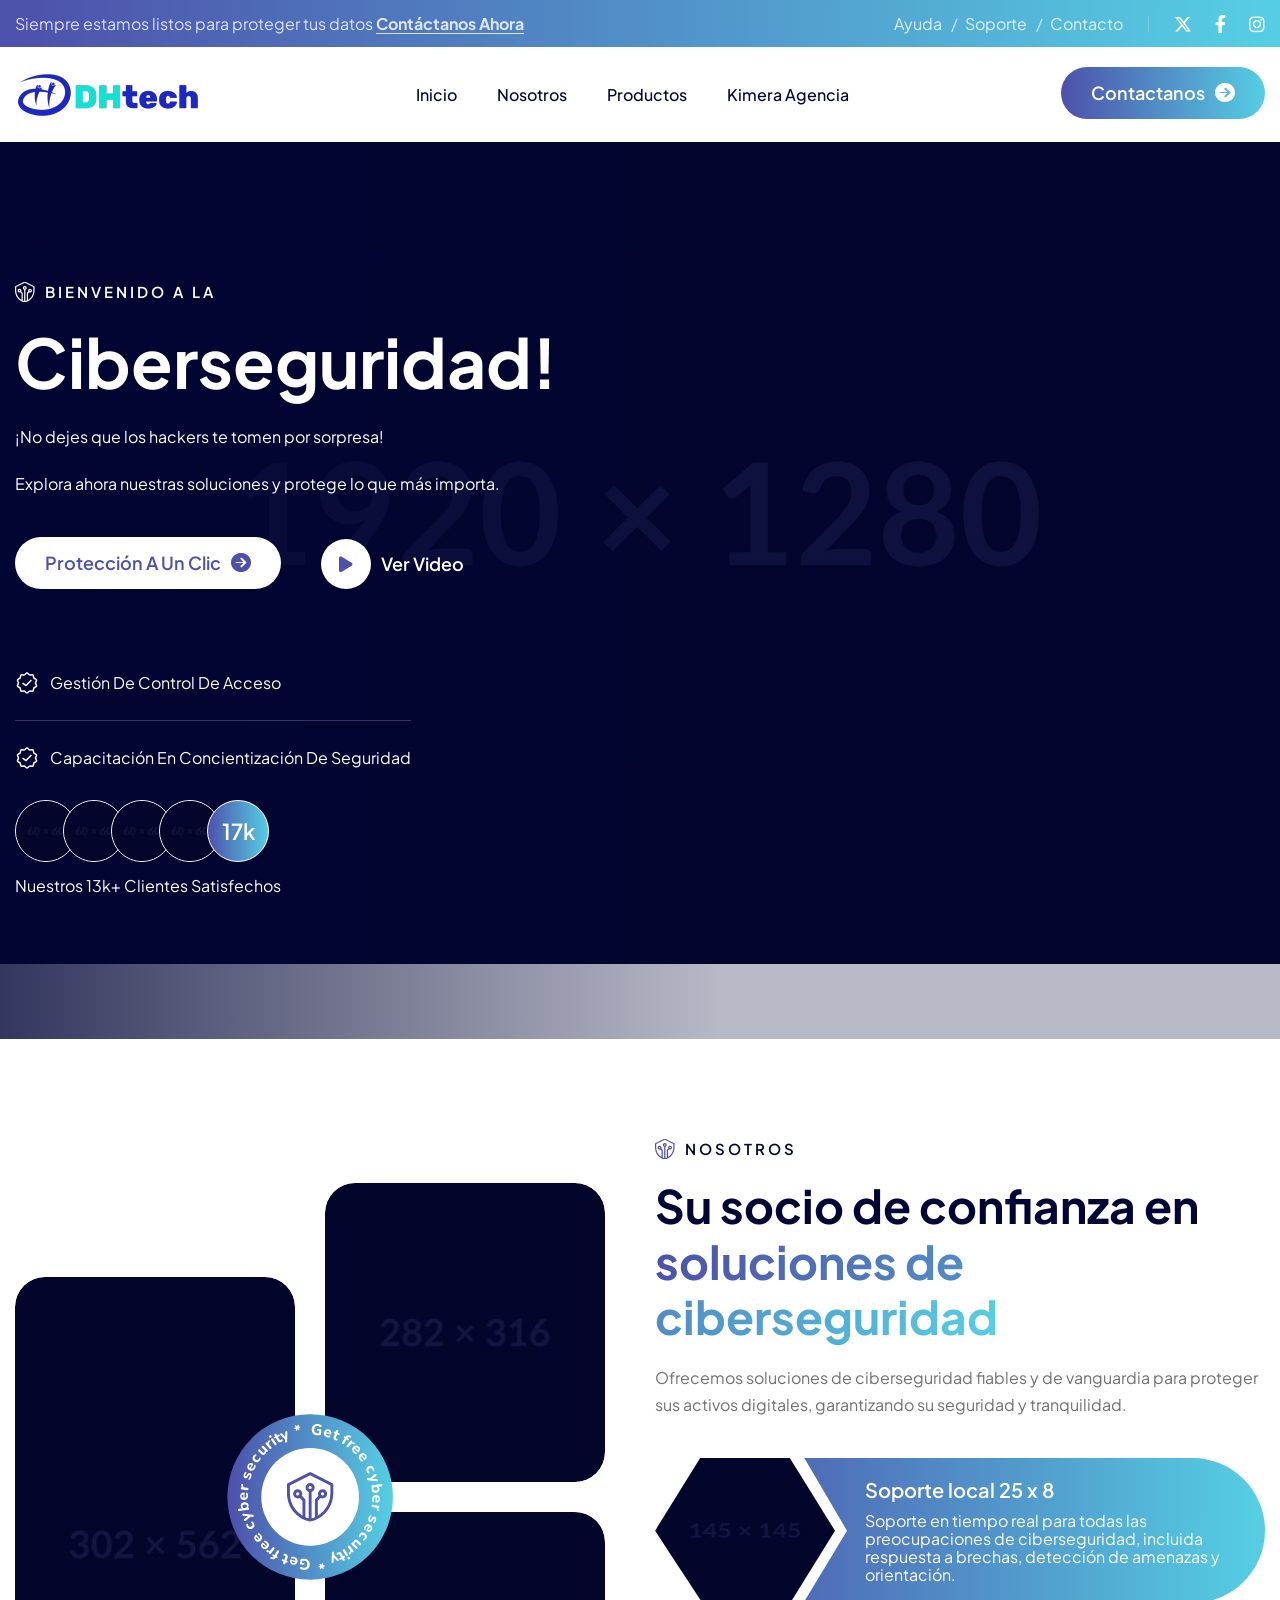
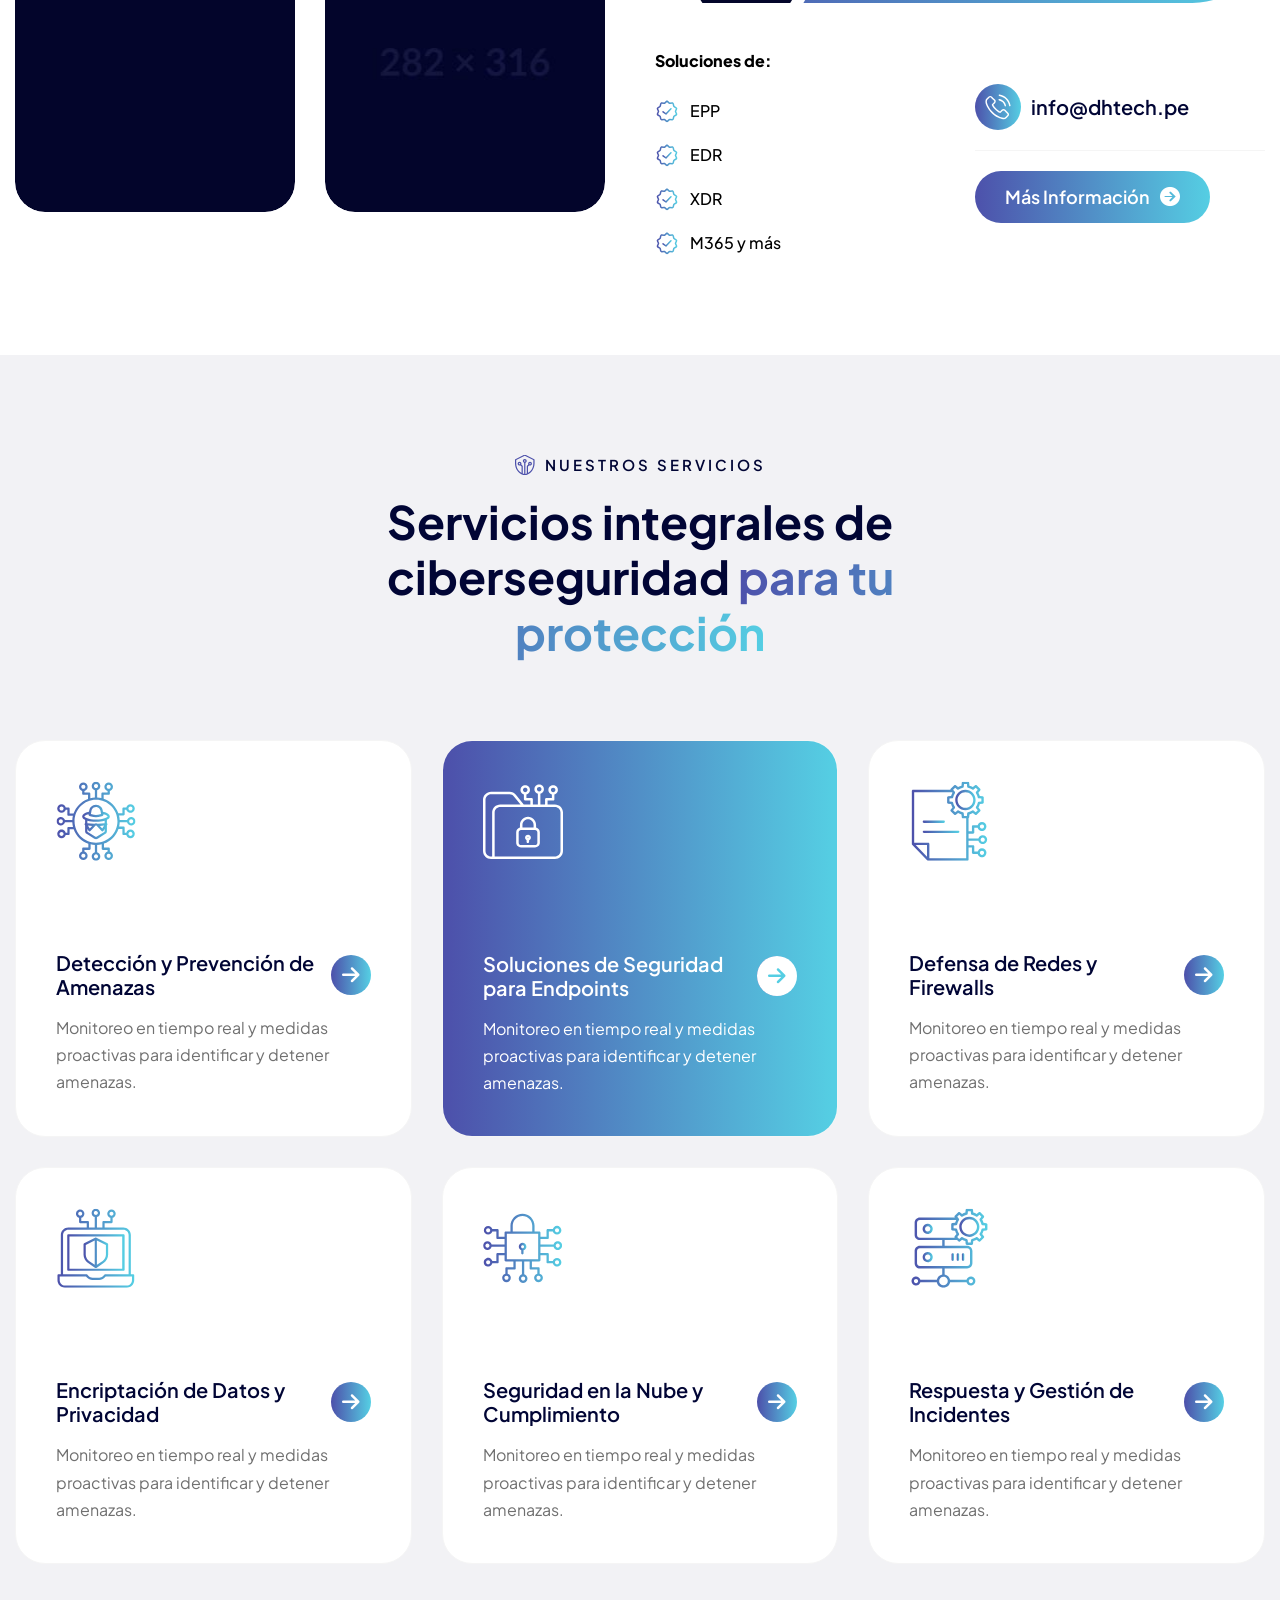
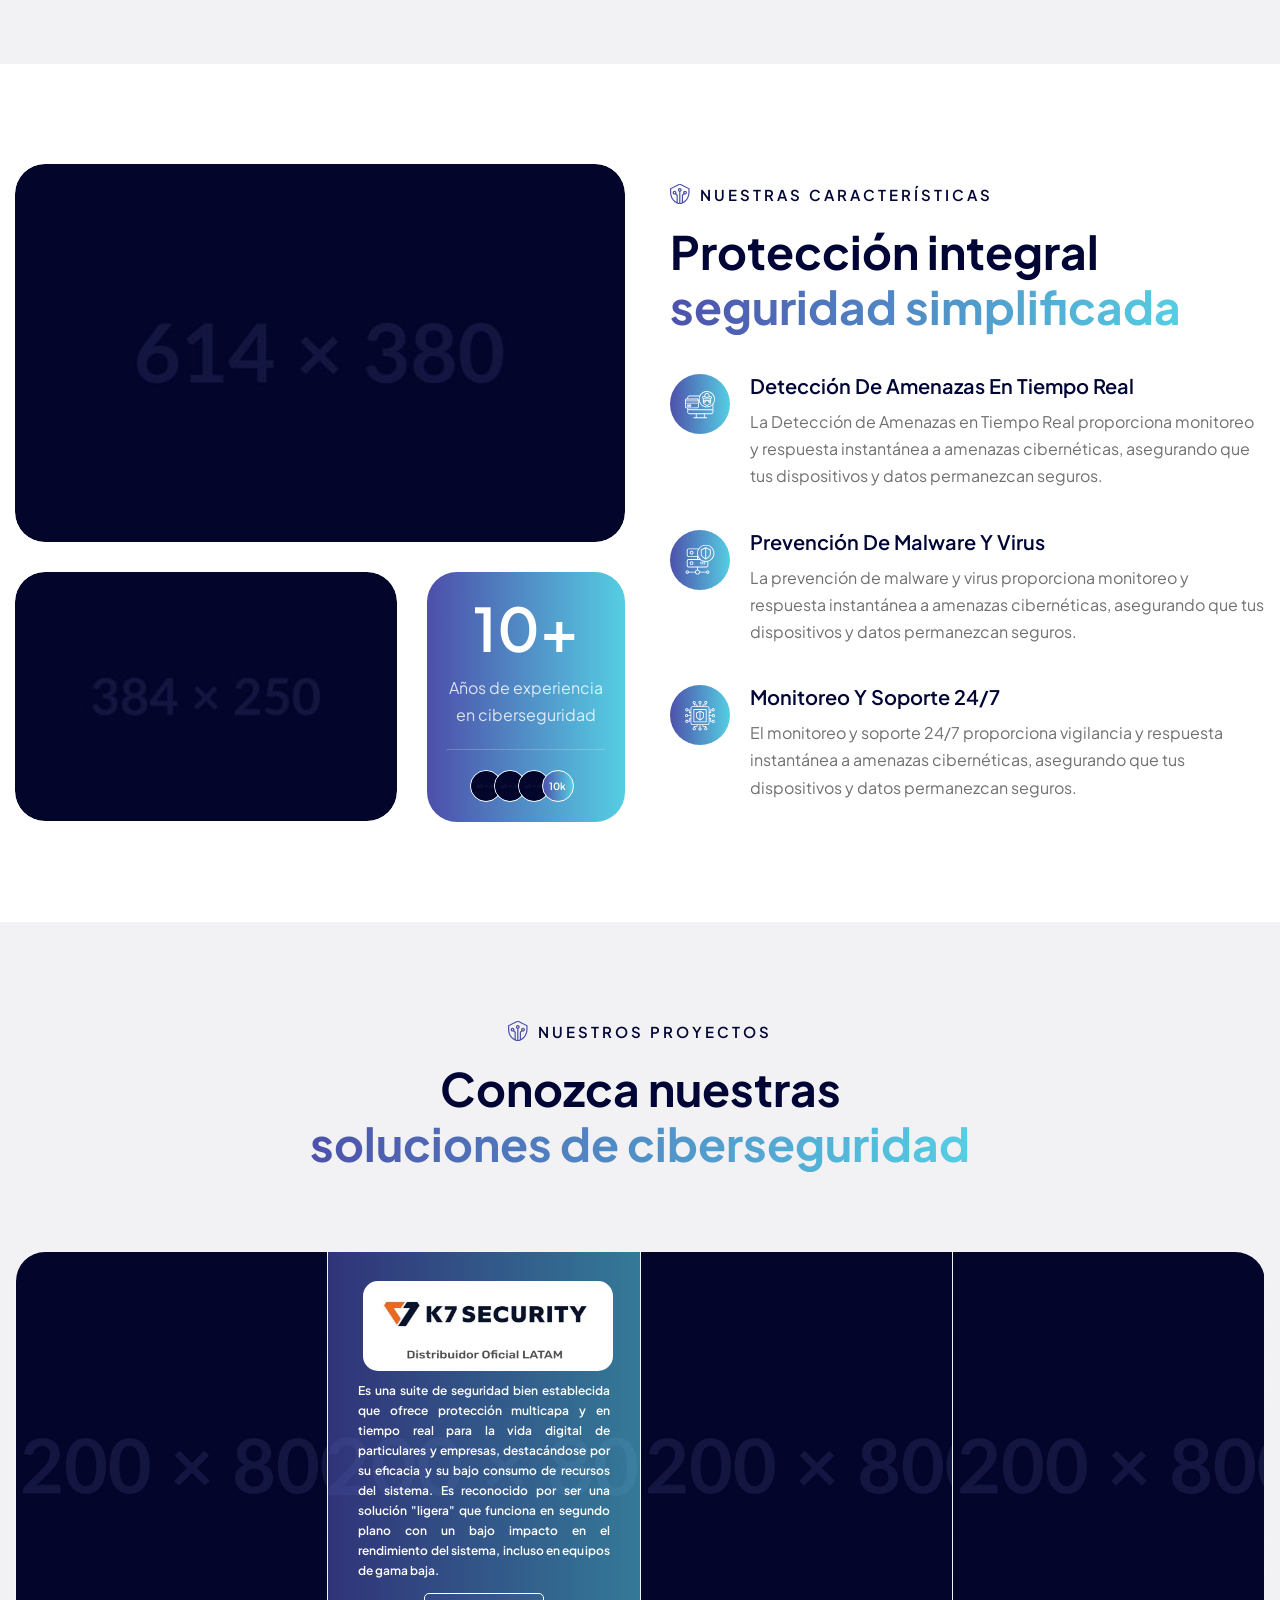
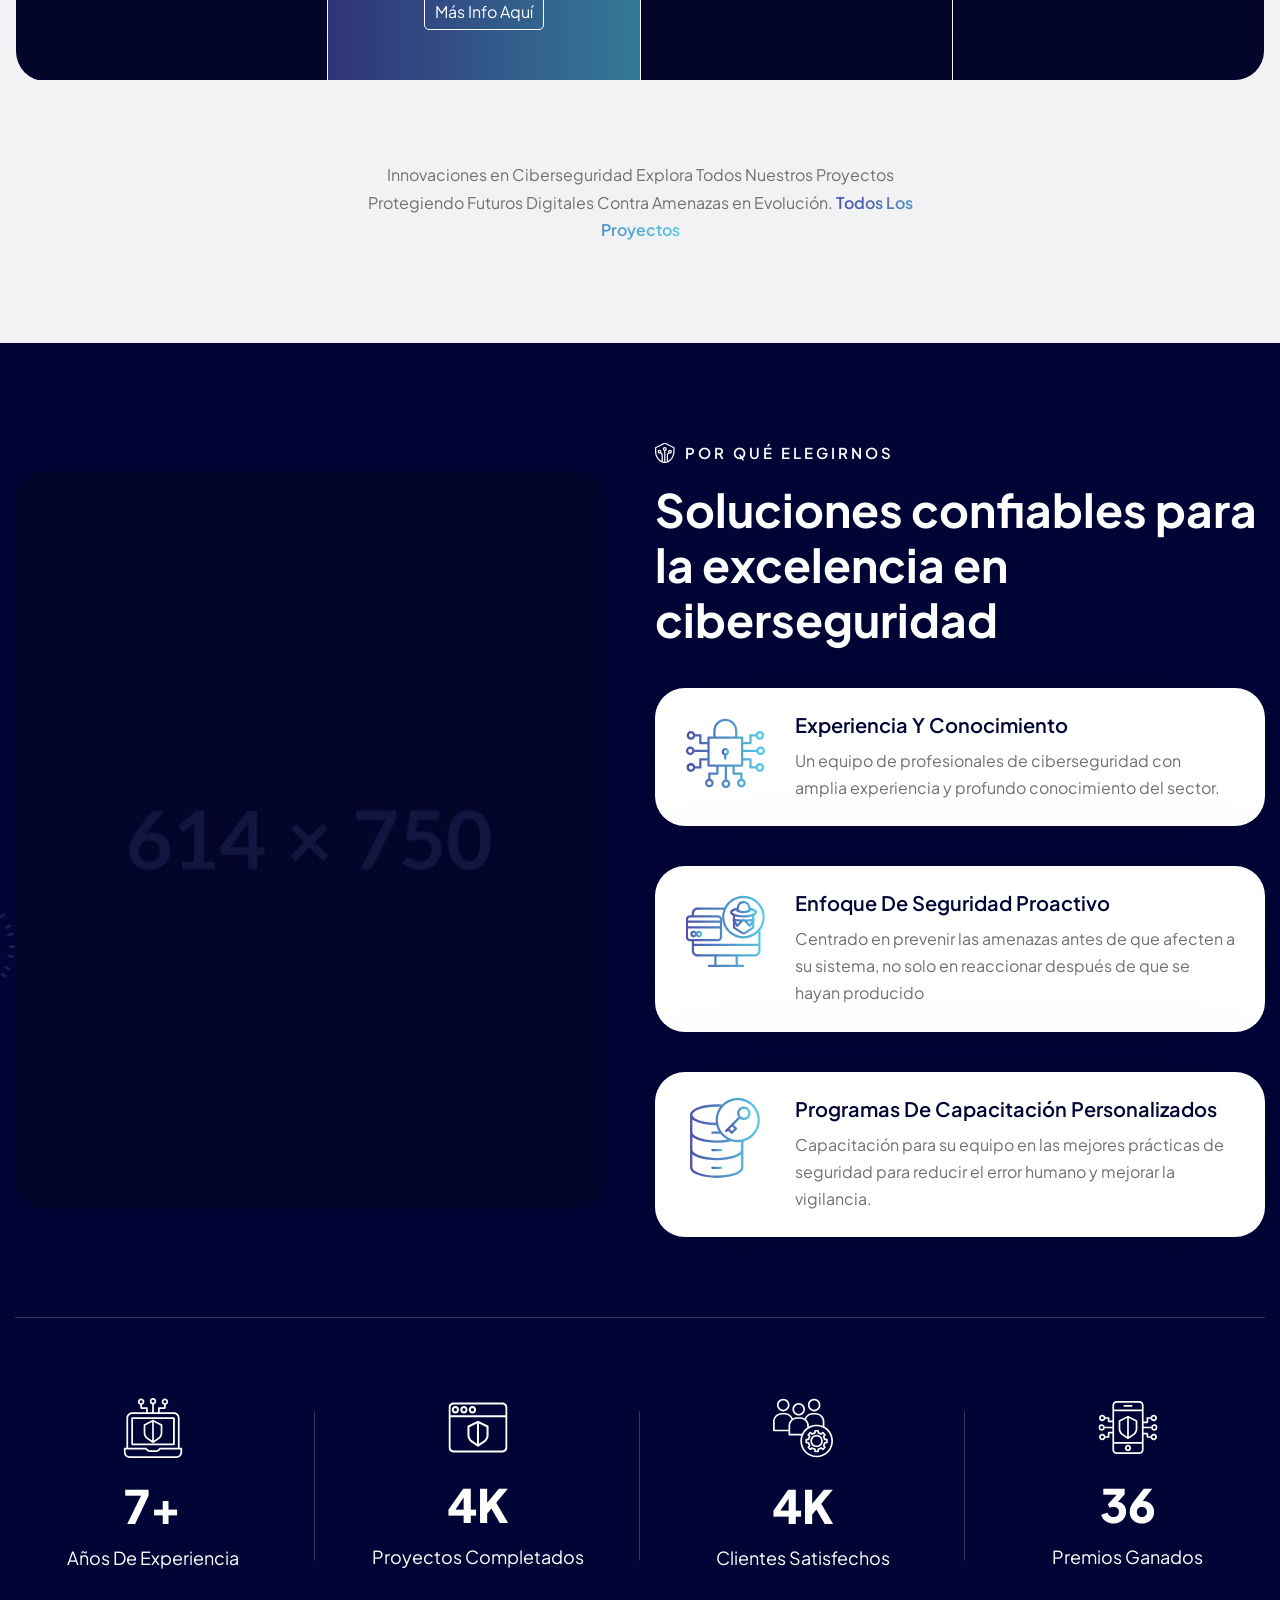
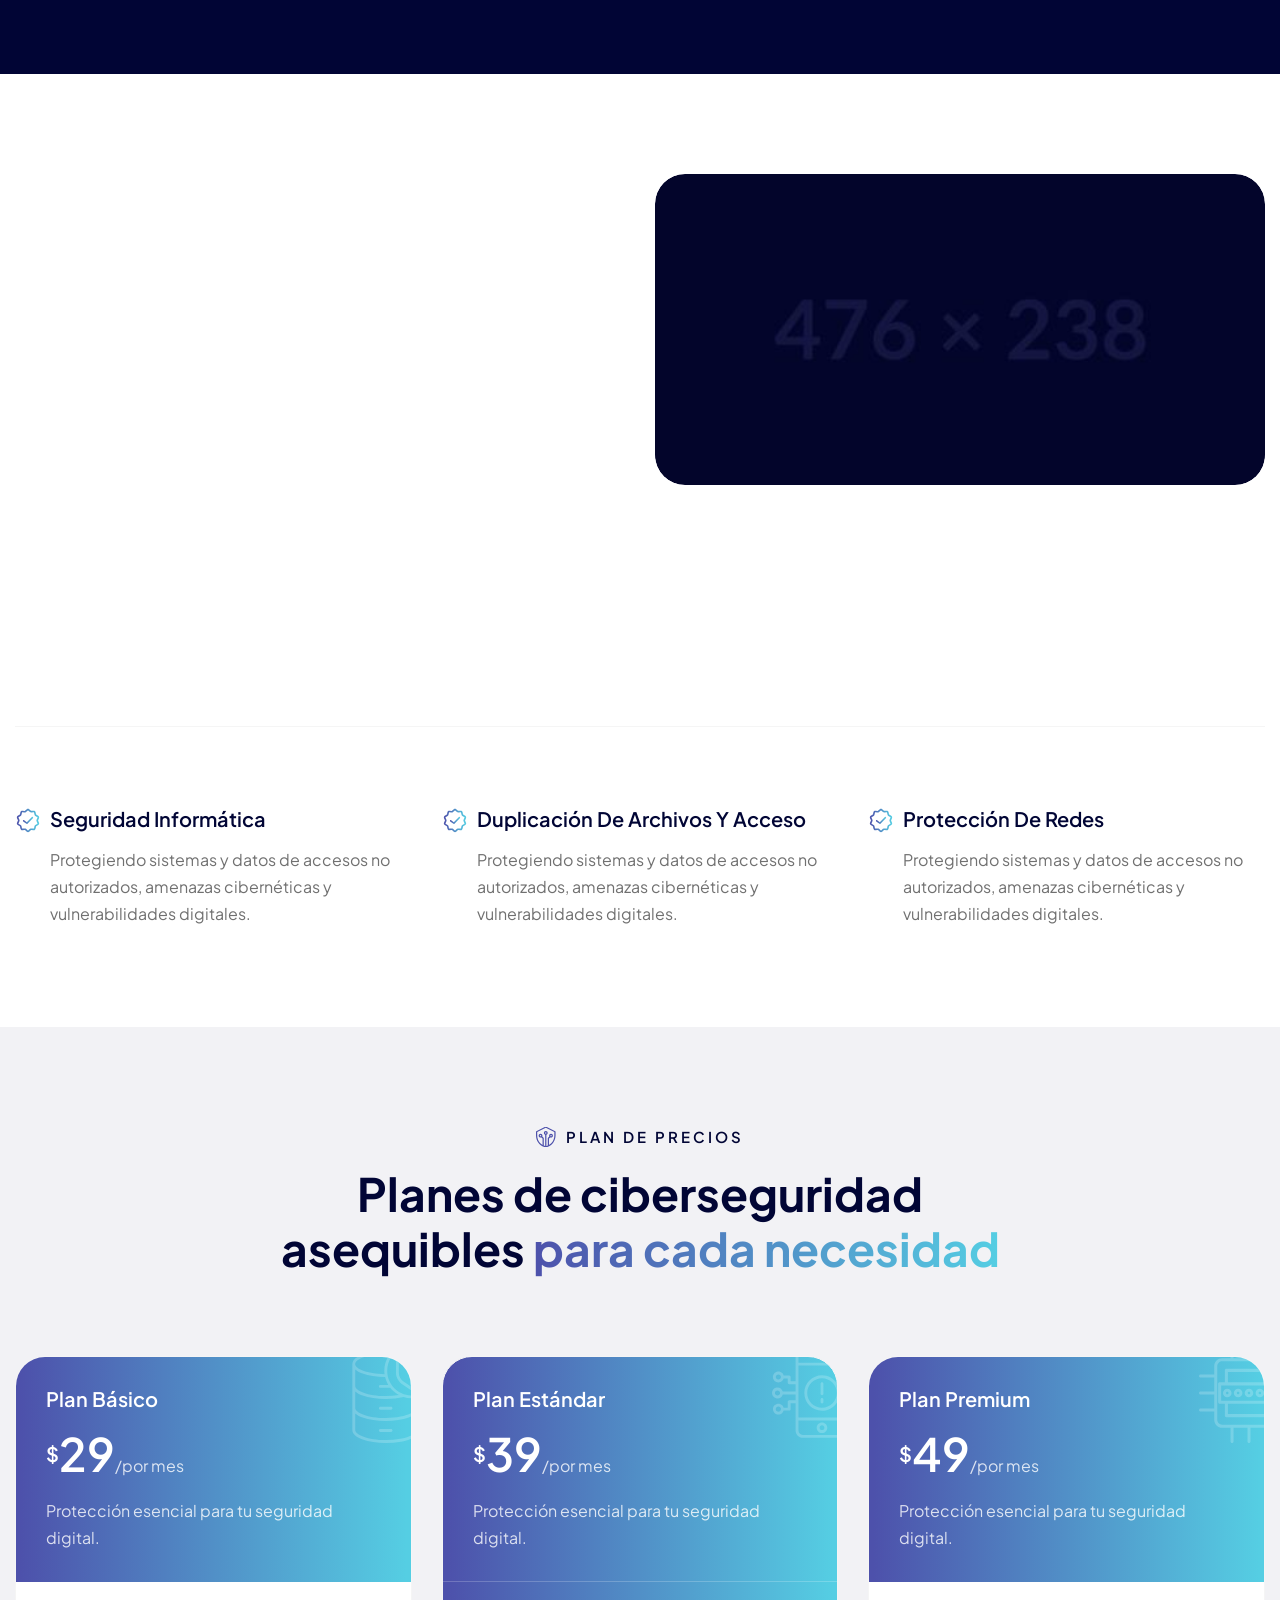
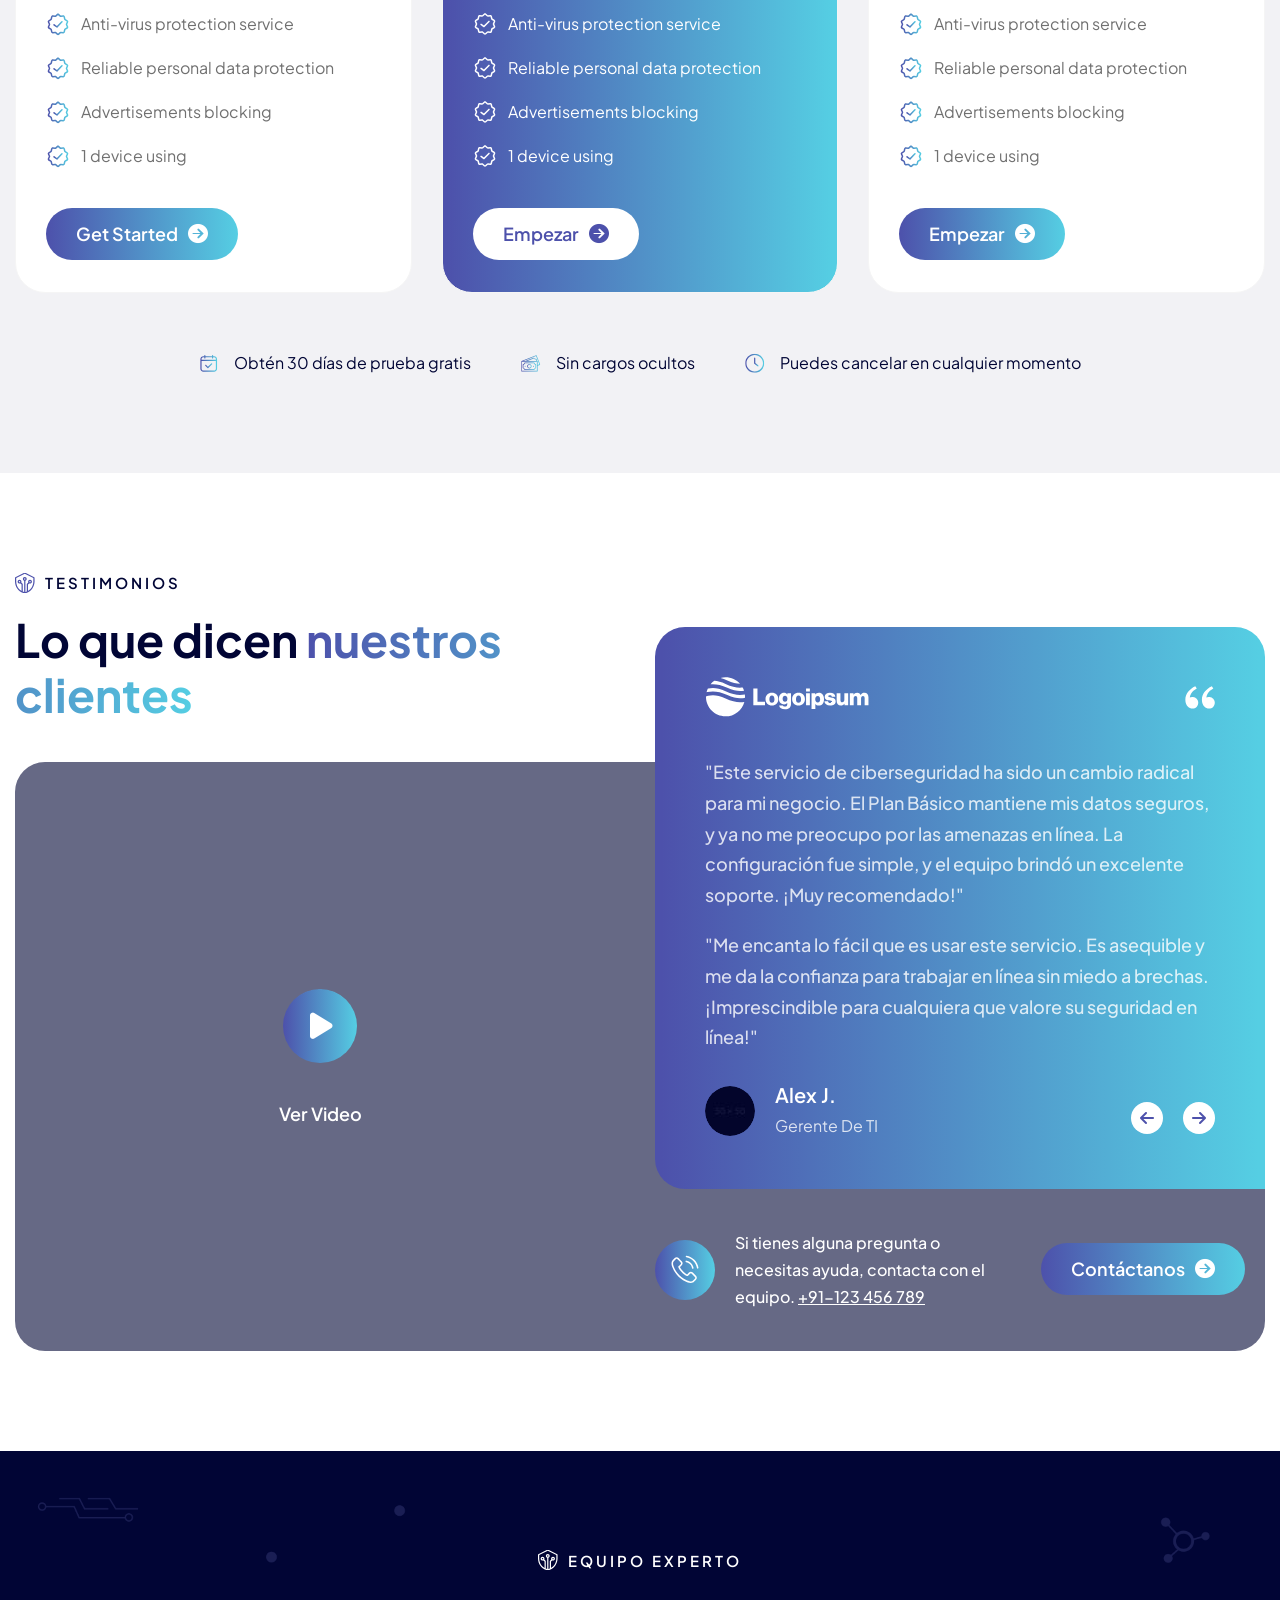
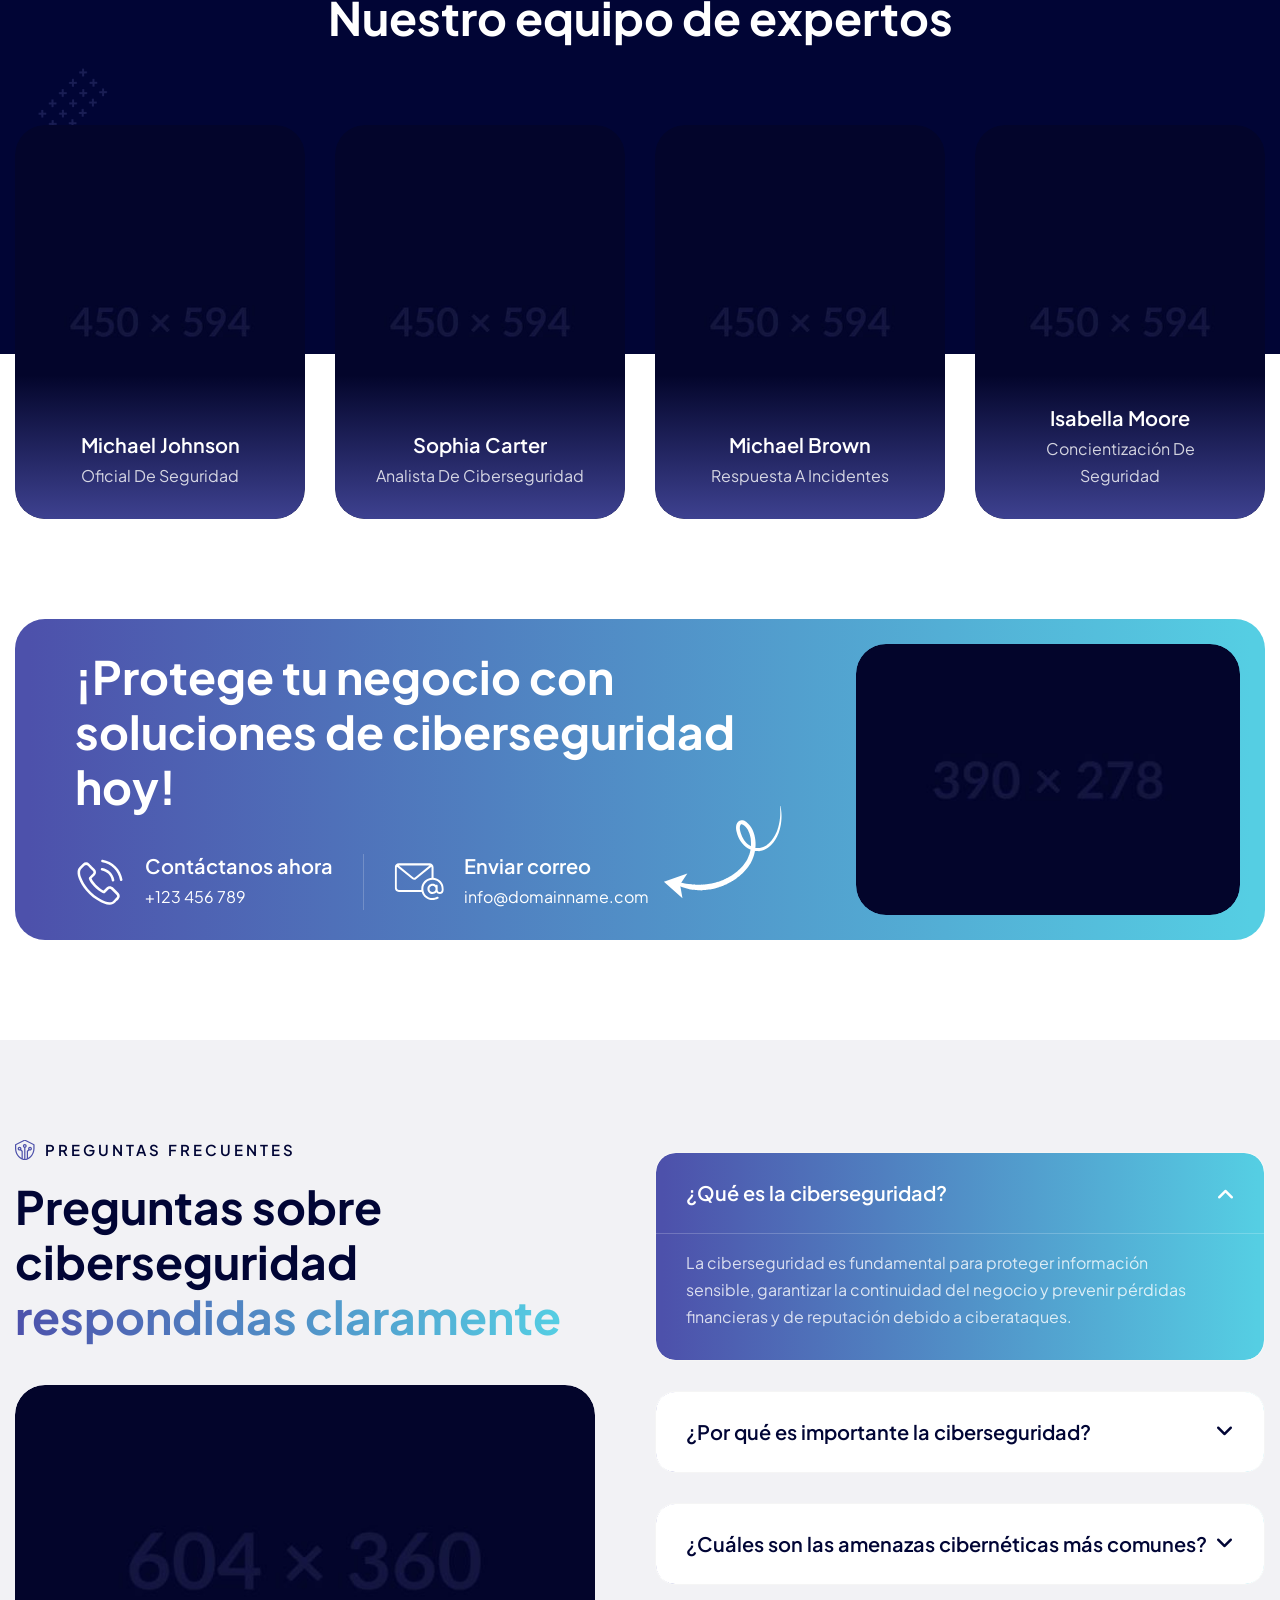
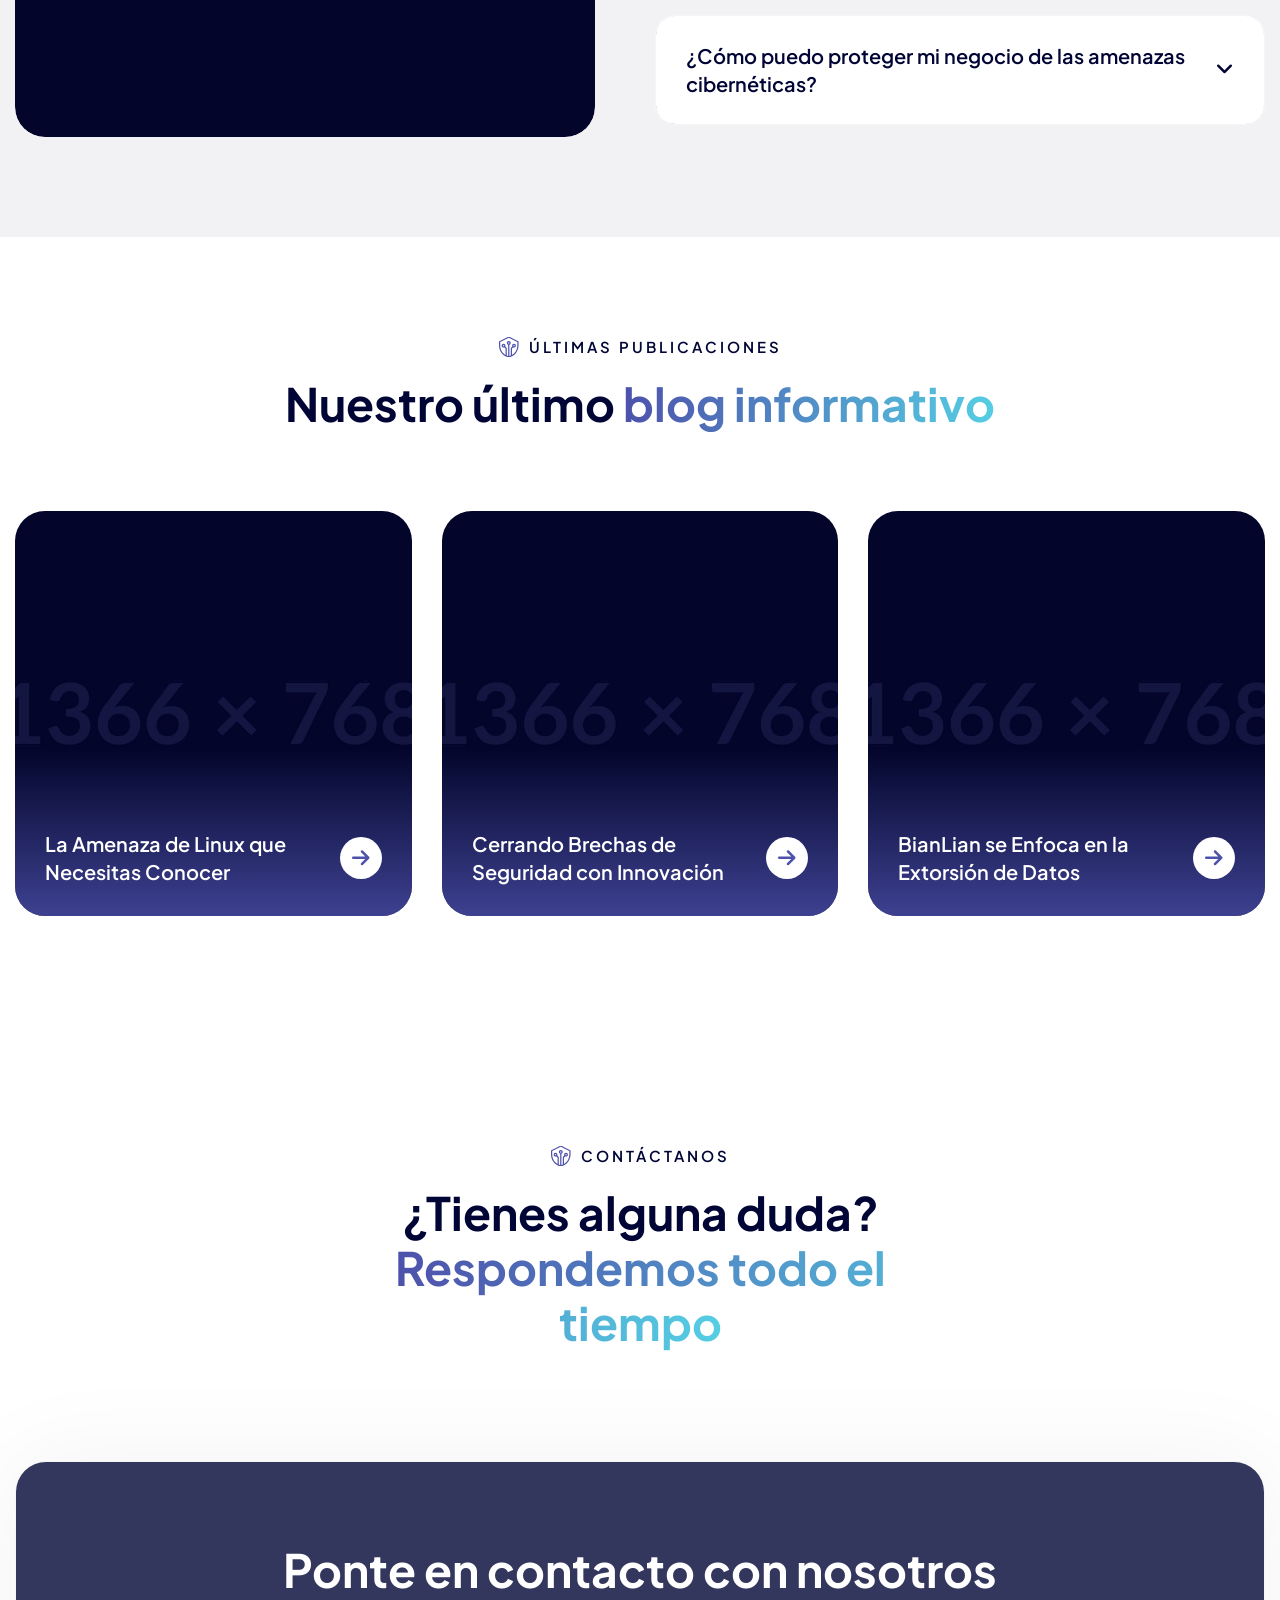
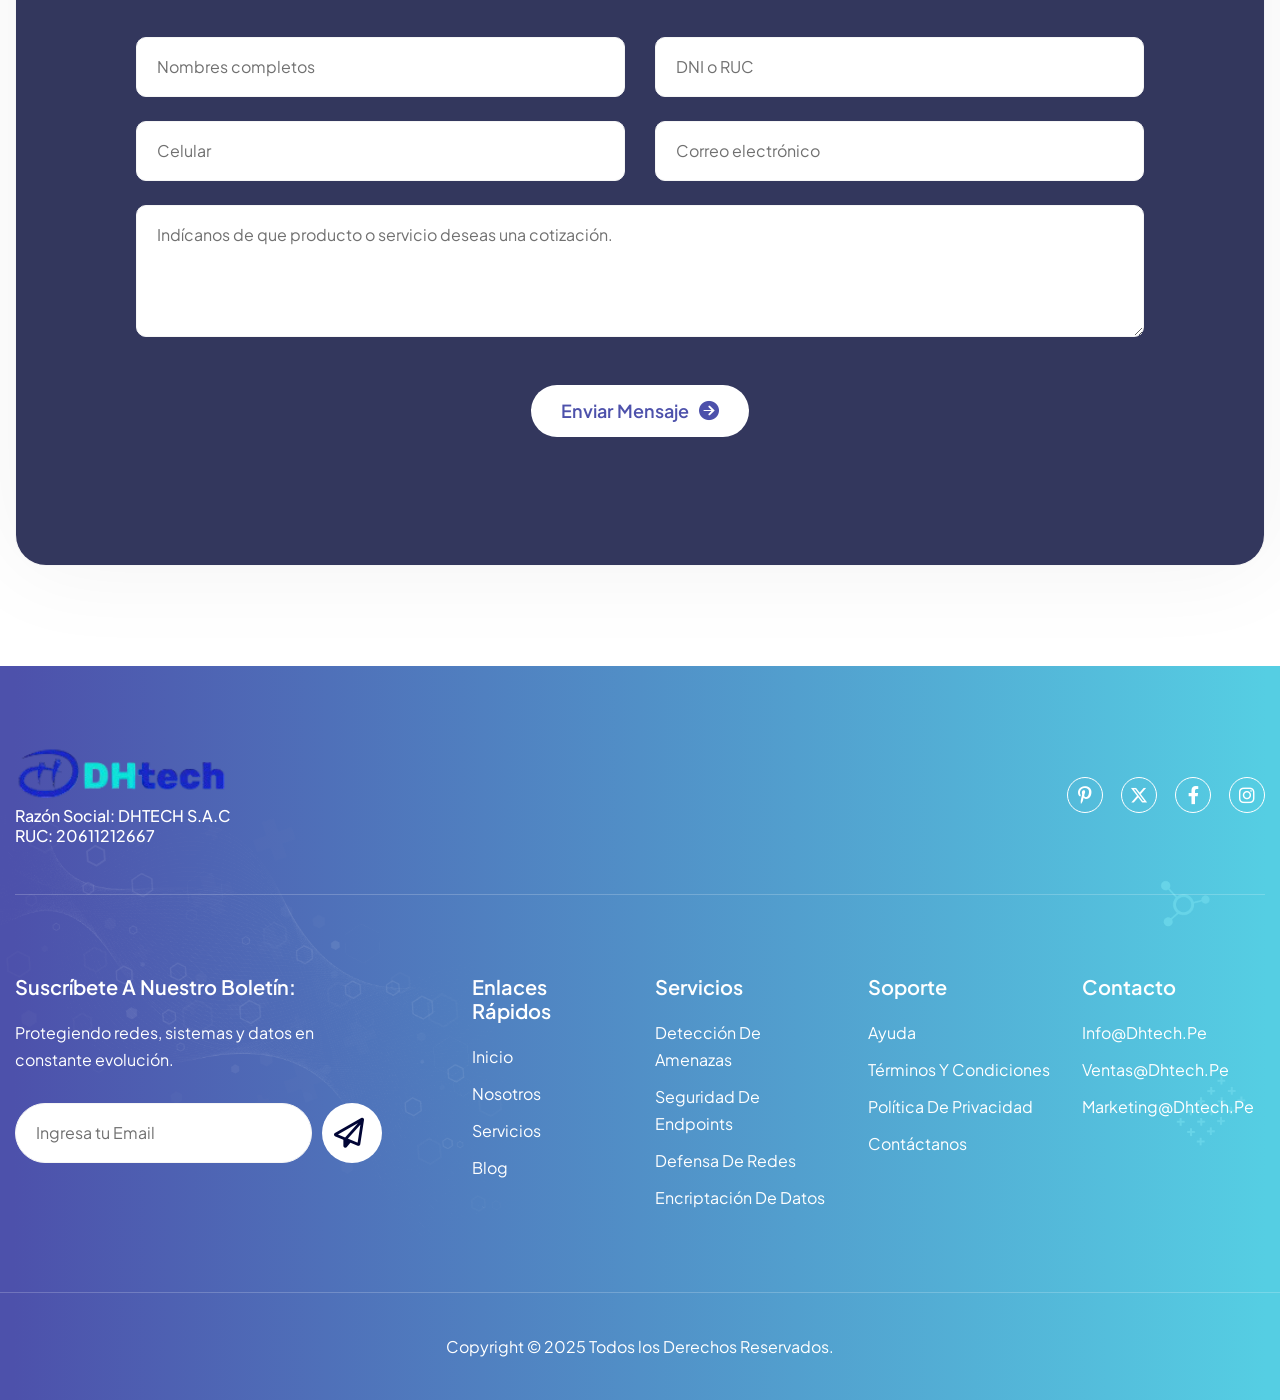
==== commit 63d82a72: "ajustes al texto" ====
--- a/index.html
+++ b/index.html
@@ -1,2245 +1,2349 @@
-<!DOCTYPE html>
-<html lang="es">
-  <head>
-    <!-- Meta -->
-    <meta charset="utf-8" />
-    <meta http-equiv="X-UA-Compatible" content="IE=edge" />
-    <meta
-      name="viewport"
-      content="width=device-width, initial-scale=1.0, maximum-scale=1"
-    />
-    <meta name="description" content="" />
-    <meta name="keywords" content="" />
-    <meta name="author" content="Awaiken" />
-    <!-- Page Title -->
-    <title>DH Tech - Ciberseguridad</title>
-    <!-- Favicon Icon -->
-    <link rel="shortcut icon" type="image/x-icon" href="images/favicon.png" />
-    <!-- Google Fonts Css-->
-    <link rel="preconnect" href="https://fonts.googleapis.com" />
-    <link rel="preconnect" href="https://fonts.gstatic.com" crossorigin />
-    <link
-      href="https://fonts.googleapis.com/css2?family=Plus+Jakarta+Sans:ital,wght@0,200..800;1,200..800&display=swap"
-      rel="stylesheet"
-    />
-    <!-- Bootstrap Css -->
-    <link href="css/bootstrap.min.css" rel="stylesheet" media="screen" />
-    <!-- SlickNav Css -->
-    <link href="css/slicknav.min.css" rel="stylesheet" />
-    <!-- Swiper Css -->
-    <link rel="stylesheet" href="css/swiper-bundle.min.css" />
-    <!-- Font Awesome Icon Css-->
-    <link href="css/all.min.css" rel="stylesheet" media="screen" />
-    <!-- Animated Css -->
-    <link href="css/animate.css" rel="stylesheet" />
-    <!-- Magnific Popup Core Css File -->
-    <link rel="stylesheet" href="css/magnific-popup.css" />
-    <!-- Mouse Cursor Css File -->
-    <link rel="stylesheet" href="css/mousecursor.css" />
-    <!-- Main Custom Css -->
-    <link href="css/custom.css" rel="stylesheet" media="screen" />
-  </head>
-  <body>
-    <!-- Preloader Start -->
-    <div class="preloader">
-      <div class="loading-container">
-        <div class="loading"></div>
-        <div id="loading-icon"><img src="images/loader.svg" alt="" /></div>
-      </div>
-    </div>
-    <!-- Preloader End -->
-
-    <!-- Topbar Section Start -->
-    <div class="topbar">
-      <div class="container">
-        <div class="row align-items-center">
-          <div class="col-md-7">
-            <div class="topbar-info-text">
-              <p>
-                Siempre estamos listos para proteger tus datos
-                <a href="contact.html">Contáctanos ahora</a>
-              </p>
-            </div>
-          </div>
-
-          <div class="col-md-5">
-            <!-- Topbar Social Links Start -->
-            <div class="topbar-links">
-              <!-- Topbar Contact Information Start -->
-              <div class="topbar-contact-info">
-                <ul>
-                  <li><a href="#">Ayuda</a></li>
-                  <li><a href="#">Soporte</a></li>
-                  <li><a href="contact.html">Contacto</a></li>
-                </ul>
-              </div>
-              <!-- Topbar Contact Information End -->
-
-              <!-- Topbar Social Links Start -->
-              <div class="topbar-social-links">
-                <ul>
-                  <li>
-                    <a href="#"><i class="fa-brands fa-x-twitter"></i></a>
-                  </li>
-                  <li>
-                    <a href="#"><i class="fa-brands fa-facebook-f"></i></a>
-                  </li>
-                  <li>
-                    <a href="#"><i class="fa-brands fa-instagram"></i></a>
-                  </li>
-                </ul>
-              </div>
-              <!-- Topbar Social Links End -->
-            </div>
-            <!-- Topbar Social Links End -->
-          </div>
-        </div>
-      </div>
-    </div>
-    <!-- Topbar Section End -->
-
-    <!-- Header Start -->
-    <header class="main-header">
-      <div class="header-sticky">
-        <nav class="navbar navbar-expand-lg">
-          <div class="container">
-            <!-- Logo Start -->
-            <a class="navbar-brand" href="./">
-              <img src="images/logo_dh_tech.png" alt="Logo" />
-            </a>
-            <!-- Logo End -->
-
-            <!-- Main Menu Start -->
-            <div class="collapse navbar-collapse main-menu">
-              <div class="nav-menu-wrapper">
-                <ul class="navbar-nav mr-auto" id="menu">
-                  <!-- <li class="nav-item submenu"><a class="nav-link" href="./">Home</a>
-                                    <ul>
-                                        <li class="nav-item"><a class="nav-link" href="index.html">Home - Image</a></li>
-                                        <li class="nav-item"><a class="nav-link" href="index-video.html">Home - Video</a></li>
-                                        <li class="nav-item"><a class="nav-link" href="index-slider.html">Home - Slider</a></li>
-                                    </ul>
-                                </li>                                 -->
-                  <li class="nav-item">
-                    <a class="nav-link" href="index.html">Inicio</a>
-                  </li>
-                  <li class="nav-item">
-                    <a class="nav-link" href="about.html">Nosotros</a>
-                  </li>
-                  <li class="nav-item">
-                    <a class="nav-link" href="services.html">Productos</a>
-                  </li>
-                  <li class="nav-item">
-                    <a class="nav-link" href="#">Kimera Agencia</a>
-                  </li>
-                </ul>
-              </div>
-
-              <!-- Header Btn Start -->
-              <div class="header-btn">
-                <a href="contact.html" class="btn-default">Contactanos</a>
-              </div>
-              <!-- Header Btn End -->
-            </div>
-            <!-- Main Menu End -->
-            <div class="navbar-toggle"></div>
-          </div>
-        </nav>
-        <div class="responsive-menu"></div>
-      </div>
-    </header>
-    <!-- Header End -->
-
-    <!-- Hero Section Start -->
-    <div class="hero parallaxie">
-      <div class="container">
-        <div class="row align-items-center">
-          <div class="col-lg-7">
-            <!-- Hero Content Start -->
-            <div class="hero-content">
-              <!-- Section Title Start -->
-              <div class="section-title dark-section">
-                <h3 class="wow fadeInUp">Bienvenido a la</h3>
-                <h1
-                  class="wow fadeInUp"
-                  data-wow-delay="0.2s"
-                  data-cursor="-opaque"
-                >
-                  Ciberseguridad!
-                </h1>
-                <p class="wow fadeInUp" data-wow-delay="0.4s">
-                  ¡No dejes que los hackers te tomen por sorpresa!
-                </p>
-                <p class="wow fadeInUp" data-wow-delay="0.4s">
-                  Explora ahora nuestras soluciones y protege lo que más
-                  importa.
-                </p>
-              </div>
-              <!-- Section Title End -->
-
-              <!-- Hero Content Body Start -->
-              <div class="hero-content-body wow fadeInUp" data-wow-delay="0.6s">
-                <!-- Hero Button Start -->
-                <div class="hero-btn">
-                  <a href="contact.html" class="btn-default btn-highlighted"
-                    >Protección a un clic</a
-                  >
-                </div>
-                <!-- Hero Button End -->
-
-                <!-- Video Play Button Start -->
-                <div class="video-play-button">
-                  <a
-                    href="https://www.youtube.com/watch?v=Y-x0efG1seA"
-                    class="popup-video"
-                    data-cursor-text="Reproducir"
-                  >
-                    <i class="fa-solid fa-play"></i>
-                  </a>
-                  <h3>Ver video</h3>
-                </div>
-                <!-- Video Play Button End -->
-              </div>
-              <!-- Hero Content Body End -->
-
-              <!-- Hero Content Footer Start -->
-              <div class="hero-content-footer">
-                <!-- Hero List Start -->
-                <div class="hero-list wow fadeInUp" data-wow-delay="0.8s">
-                  <ul>
-                    <li>Gestión de control de acceso</li>
-                    <li>Capacitación en concientización de seguridad</li>
-                  </ul>
-                </div>
-                <!-- Hero List End -->
-
-                <!-- Hero Client Box Start -->
-                <div class="hero-client-box">
-                  <!-- Our Client Image Start -->
-                  <div class="our-client-images">
-                    <!-- Client Image Start -->
-                    <div class="client-image">
-                      <figure class="image-anime">
-                        <img src="images/client-image-1.jpg" alt="" />
-                      </figure>
-                    </div>
-                    <!-- Client Image End -->
-
-                    <!-- Client Image Start -->
-                    <div class="client-image">
-                      <figure class="image-anime">
-                        <img src="images/client-image-2.jpg" alt="" />
-                      </figure>
-                    </div>
-                    <!-- Client Image End -->
-
-                    <!-- Client Image Start -->
-                    <div class="client-image">
-                      <figure class="image-anime">
-                        <img src="images/client-image-3.jpg" alt="" />
-                      </figure>
-                    </div>
-                    <!-- Client Image End -->
-
-                    <!-- Client Image Start -->
-                    <div class="client-image">
-                      <figure class="image-anime">
-                        <img src="images/client-image-4.jpg" alt="" />
-                      </figure>
-                    </div>
-                    <!-- Client Image End -->
-
-                    <!-- Add More Client Image Start -->
-                    <div class="client-image client-counter">
-                      <h3><span class="counter">25</span>k</h3>
-                    </div>
-                    <!-- Add More Client Image End -->
-                  </div>
-                  <!-- Our Client Image End -->
-
-                  <!-- Our Client Content Start -->
-                  <div class="our-client-content">
-                    <p>
-                      Nuestros <span class="counter">20</span>k+ Clientes
-                      Satisfechos
-                    </p>
-                  </div>
-                  <!-- Our Client Content End -->
-                </div>
-                <!-- Hero Client Box End -->
-              </div>
-              <!-- Hero Content Footer End -->
-            </div>
-            <!-- Hero Content End -->
-          </div>
-        </div>
-      </div>
-    </div>
-    <!-- Hero Section End -->
-
-    <!-- About Us Section Start -->
-    <div class="about-us">
-      <div class="container">
-        <div class="row align-items-center">
-          <div class="col-lg-6">
-            <!-- About Us Image Start -->
-            <div class="about-us-image">
-              <!-- About Image Box Start -->
-              <div class="about-image-box about-img-1">
-                <figure class="image-anime reveal">
-                  <img src="images/about-image-1.jpg" alt="" />
-                </figure>
-              </div>
-              <!-- About Image Box End -->
-
-              <!-- About Image Box Start -->
-              <div class="about-image-box">
-                <div class="about-img-2">
-                  <figure class="image-anime reveal">
-                    <img src="images/about-image-2.jpg" alt="" />
-                  </figure>
-                </div>
-
-                <div class="about-img-3">
-                  <figure class="image-anime reveal">
-                    <img src="images/about-image-3.jpg" alt="" />
-                  </figure>
-                </div>
-              </div>
-              <!-- About Image Box Start -->
-
-              <!-- Get Free Security Circle Start -->
-              <div class="get-free-security-circle">
-                <a href="contact.html">
-                  <img src="images/get-free-security-circle.svg" alt="" />
-                </a>
-              </div>
-              <!-- Get Free Security Circle End -->
-            </div>
-            <!-- About Us Image End -->
-          </div>
-
-          <div class="col-lg-6">
-            <!-- About Us Content Start -->
-            <div class="about-us-content">
-              <!-- Section Title Start -->
-              <div class="section-title">
-                <h3 class="wow fadeInUp">sobre nosotros</h3>
-                <h2
-                  class="wow fadeInUp"
-                  data-wow-delay="0.2s"
-                  data-cursor="-opaque"
-                >
-                  Tu socio de confianza en
-                  <span>soluciones de ciberseguridad</span>
-                </h2>
-                <p class="wow fadeInUp" data-wow-delay="0.4s">
-                  Proporcionamos soluciones de ciberseguridad confiables y de
-                  vanguardia para proteger tus activos digitales, garantizando
-                  seguridad y tranquilidad.
-                </p>
-              </div>
-              <!-- Section Title End -->
-
-              <!-- About Us Body Start -->
-              <div class="about-us-body wow fadeInUp" data-wow-delay="0.6s">
-                <!-- About Us Body Image Start -->
-                <div class="about-us-body-img">
-                  <figure class="image-anime">
-                    <img src="images/about-body-img.png" alt="" />
-                  </figure>
-                </div>
-                <!-- About Us Body Image End -->
-
-                <!-- About Us Body Content Start -->
-                <div class="about-us-body-content">
-                  <h3>Asistencia de seguridad 24/7</h3>
-                  <p>
-                    Soporte en tiempo real para todas las preocupaciones de
-                    ciberseguridad, incluida respuesta a brechas, detección de
-                    amenazas y orientación.
-                  </p>
-                </div>
-                <!-- About Us Body Content End -->
-              </div>
-              <!-- About Us Body End -->
-
-              <!-- About Us Footer Start -->
-              <div class="about-us-footer wow fadeInUp" data-wow-delay="0.8s">
-                <!-- About Footer List Start -->
-                <div class="about-footer-list">
-                  <ul>
-                    <li>Detección y Monitoreo de Amenazas</li>
-                    <li>Gestión de Control de Acceso</li>
-                    <li>Capacitación en Concientización de Seguridad</li>
-                  </ul>
-                </div>
-                <!-- About Footer List End -->
-
-                <!-- About Footer Content Start -->
-                <div class="about-footer-content">
-                  <!-- About Content Button Start -->
-                  <div class="about-contact-btn">
-                    <div class="icon-box">
-                      <img src="images/icon-phone.svg" alt="" />
-                    </div>
-
-                    <div class="about-footer-btn-content">
-                      <h3><a href="tel:+91123456789">+91 123 456 789</a></h3>
-                    </div>
-                  </div>
-                  <!-- About Content Button End -->
-
-                  <!-- About Footer Button Start -->
-                  <div class="about-footer-btn">
-                    <a href="about.html" class="btn-default">más información</a>
-                  </div>
-                  <!-- About Footer Button End -->
-                </div>
-                <!-- About Footer Content End -->
-              </div>
-              <!-- About Us Footer End -->
-            </div>
-            <!-- About Us Content End -->
-          </div>
-        </div>
-      </div>
-    </div>
-    <!-- About Us Section End -->
-
-    <!-- Our Services Section Start -->
-    <div class="our-services">
-      <div class="container">
-        <div class="row section-row">
-          <div class="col-lg-12">
-            <!-- Section Title Start -->
-            <div class="section-title">
-              <h3 class="wow fadeInUp">nuestros servicios</h3>
-              <h2
-                class="wow fadeInUp"
-                data-wow-delay="0.2s"
-                data-cursor="-opaque"
-              >
-                Servicios integrales de ciberseguridad
-                <span>para tu protección</span>
-              </h2>
-            </div>
-            <!-- Section Title End -->
-          </div>
-        </div>
-
-        <div class="row">
-          <div class="col-lg-4 col-md-6">
-            <!-- Service Item Start -->
-            <div class="service-item wow fadeInUp">
-              <div class="icon-box">
-                <img src="images/icon-service-1.svg" alt="" />
-              </div>
-              <div class="service-title-box">
-                <div class="service-title">
-                  <h3>
-                    <a href="service-single.html"
-                      >Detección y Prevención de Amenazas</a
-                    >
-                  </h3>
-                </div>
-                <div class="service-btn">
-                  <a href="service-single.html">
-                    <i class="fa-solid fa-arrow-right"></i>
-                  </a>
-                </div>
-              </div>
-              <div class="service-content">
-                <p>
-                  Monitoreo en tiempo real y medidas proactivas para identificar
-                  y detener amenazas.
-                </p>
-              </div>
-            </div>
-            <!-- Service Item End -->
-          </div>
-
-          <div class="col-lg-4 col-md-6">
-            <!-- Service Item Start -->
-            <div class="service-item active wow fadeInUp" data-wow-delay="0.2s">
-              <div class="icon-box">
-                <img src="images/icon-service-2.svg" alt="" />
-              </div>
-              <div class="service-title-box">
-                <div class="service-title">
-                  <h3>
-                    <a href="service-single.html"
-                      >Soluciones de Seguridad para Endpoints</a
-                    >
-                  </h3>
-                </div>
-                <div class="service-btn">
-                  <a href="service-single.html">
-                    <i class="fa-solid fa-arrow-right"></i>
-                  </a>
-                </div>
-              </div>
-              <div class="service-content">
-                <p>
-                  Monitoreo en tiempo real y medidas proactivas para identificar
-                  y detener amenazas.
-                </p>
-              </div>
-            </div>
-            <!-- Service Item End -->
-          </div>
-
-          <div class="col-lg-4 col-md-6">
-            <!-- Service Item Start -->
-            <div class="service-item wow fadeInUp" data-wow-delay="0.4s">
-              <div class="icon-box">
-                <img src="images/icon-service-3.svg" alt="" />
-              </div>
-              <div class="service-title-box">
-                <div class="service-title">
-                  <h3>
-                    <a href="service-single.html"
-                      >Defensa de Redes y Firewalls</a
-                    >
-                  </h3>
-                </div>
-                <div class="service-btn">
-                  <a href="service-single.html">
-                    <i class="fa-solid fa-arrow-right"></i>
-                  </a>
-                </div>
-              </div>
-              <div class="service-content">
-                <p>
-                  Monitoreo en tiempo real y medidas proactivas para identificar
-                  y detener amenazas.
-                </p>
-              </div>
-            </div>
-            <!-- Service Item End -->
-          </div>
-
-          <div class="col-lg-4 col-md-6">
-            <!-- Service Item Start -->
-            <div class="service-item wow fadeInUp" data-wow-delay="0.6s">
-              <div class="icon-box">
-                <img src="images/icon-service-4.svg" alt="" />
-              </div>
-              <div class="service-title-box">
-                <div class="service-title">
-                  <h3>
-                    <a href="service-single.html"
-                      >Encriptación de Datos y Privacidad</a
-                    >
-                  </h3>
-                </div>
-                <div class="service-btn">
-                  <a href="service-single.html">
-                    <i class="fa-solid fa-arrow-right"></i>
-                  </a>
-                </div>
-              </div>
-              <div class="service-content">
-                <p>
-                  Monitoreo en tiempo real y medidas proactivas para identificar
-                  y detener amenazas.
-                </p>
-              </div>
-            </div>
-            <!-- Service Item End -->
-          </div>
-
-          <div class="col-lg-4 col-md-6">
-            <!-- Service Item Start -->
-            <div class="service-item wow fadeInUp" data-wow-delay="0.8s">
-              <div class="icon-box">
-                <img src="images/icon-service-5.svg" alt="" />
-              </div>
-              <div class="service-title-box">
-                <div class="service-title">
-                  <h3>
-                    <a href="service-single.html"
-                      >Seguridad en la Nube y Cumplimiento</a
-                    >
-                  </h3>
-                </div>
-                <div class="service-btn">
-                  <a href="service-single.html">
-                    <i class="fa-solid fa-arrow-right"></i>
-                  </a>
-                </div>
-              </div>
-              <div class="service-content">
-                <p>
-                  Monitoreo en tiempo real y medidas proactivas para identificar
-                  y detener amenazas.
-                </p>
-              </div>
-            </div>
-            <!-- Service Item End -->
-          </div>
-
-          <div class="col-lg-4 col-md-6">
-            <!-- Service Item Start -->
-            <div class="service-item wow fadeInUp" data-wow-delay="1s">
-              <div class="icon-box">
-                <img src="images/icon-service-6.svg" alt="" />
-              </div>
-              <div class="service-title-box">
-                <div class="service-title">
-                  <h3>
-                    <a href="service-single.html"
-                      >Respuesta y Gestión de Incidentes</a
-                    >
-                  </h3>
-                </div>
-                <div class="service-btn">
-                  <a href="service-single.html">
-                    <i class="fa-solid fa-arrow-right"></i>
-                  </a>
-                </div>
-              </div>
-              <div class="service-content">
-                <p>
-                  Monitoreo en tiempo real y medidas proactivas para identificar
-                  y detener amenazas.
-                </p>
-              </div>
-            </div>
-            <!-- Service Item End -->
-          </div>
-        </div>
-      </div>
-    </div>
-    <!-- Our Services Section End -->
-
-    <!-- Our Feature Section Start -->
-    <div class="our-feature">
-      <div class="container">
-        <div class="row align-items-center">
-          <div class="col-lg-6">
-            <!-- Our Feature Images Start -->
-            <div class="our-feature-images">
-              <!-- Feature Image Start -->
-              <div class="feature-image">
-                <figure class="image-anime reveal">
-                  <img src="images/feature-image-1.jpg" alt="" />
-                </figure>
-              </div>
-              <!-- Feature Image End -->
-
-              <!-- Company Experience Info Start -->
-              <div class="company-experience-info">
-                <!-- Feature Image Start -->
-                <div class="feature-image">
-                  <figure class="image-anime reveal">
-                    <img src="images/feature-image-2.jpg" alt="" />
-                  </figure>
-                </div>
-                <!-- Feature Image End -->
-
-                <!-- Company Experience Box Start -->
-                <div class="company-experience-box">
-                  <!-- Company Experience Content Start -->
-                  <div class="company-experience-content">
-                    <h2><span class="counter">25</span>+</h2>
-                    <p>Años de experiencia en ciberseguridad</p>
-                  </div>
-                  <!-- Company Experience Content End -->
-
-                  <!-- Company Client Image Start -->
-                  <div class="our-client-images company-client-images">
-                    <!-- Client Image Start -->
-                    <div class="client-image">
-                      <figure class="image-anime">
-                        <img src="images/client-image-1.jpg" alt="" />
-                      </figure>
-                    </div>
-                    <!-- Client Image End -->
-
-                    <!-- Client Image Start -->
-                    <div class="client-image">
-                      <figure class="image-anime">
-                        <img src="images/client-image-2.jpg" alt="" />
-                      </figure>
-                    </div>
-                    <!-- Client Image End -->
-
-                    <!-- Client Image Start -->
-                    <div class="client-image">
-                      <figure class="image-anime">
-                        <img src="images/client-image-3.jpg" alt="" />
-                      </figure>
-                    </div>
-                    <!-- Client Image End -->
-
-                    <!-- Add More Client Image Start -->
-                    <div class="client-image client-counter">
-                      <h3><span class="counter">25</span>k</h3>
-                    </div>
-                    <!-- Add More Client Image End -->
-                  </div>
-                  <!-- Company Client Image End -->
-                </div>
-                <!-- Company Experience Box End -->
-              </div>
-              <!-- Company Experience Info End -->
-            </div>
-            <!-- Our Feature Images End -->
-          </div>
-
-          <div class="col-lg-6">
-            <!-- Our Feature Content Start -->
-            <div class="our-feature-content">
-              <!-- Section Title Start -->
-              <div class="section-title">
-                <h3 class="wow fadeInUp">nuestras características</h3>
-                <h2
-                  class="wow fadeInUp"
-                  data-wow-delay="0.2s"
-                  data-cursor="-opaque"
-                >
-                  Protección integral <span>seguridad simplificada</span>
-                </h2>
-              </div>
-              <!-- Section Title End -->
-
-              <!-- Feature List Start -->
-              <div class="ferature-list">
-                <!-- Feature List Item Start -->
-                <div
-                  class="ferature-list-item wow fadeInUp"
-                  data-wow-delay="0.4s"
-                >
-                  <div class="icon-box">
-                    <img src="images/icon-ferature-1.svg" alt="" />
-                  </div>
-                  <div class="ferature-list-content">
-                    <h3>detección de amenazas en tiempo real</h3>
-                    <p>
-                      La Detección de Amenazas en Tiempo Real proporciona
-                      monitoreo y respuesta instantánea a amenazas cibernéticas,
-                      asegurando que tus dispositivos y datos permanezcan
-                      seguros.
-                    </p>
-                  </div>
-                </div>
-                <!-- Feature List Item End -->
-
-                <!-- Feature List Item Start -->
-                <div
-                  class="ferature-list-item wow fadeInUp"
-                  data-wow-delay="0.6s"
-                >
-                  <div class="icon-box">
-                    <img src="images/icon-ferature-2.svg" alt="" />
-                  </div>
-                  <div class="ferature-list-content">
-                    <h3>prevención de malware y virus</h3>
-                    <p>
-                      La prevención de malware y virus proporciona monitoreo y
-                      respuesta instantánea a amenazas cibernéticas, asegurando
-                      que tus dispositivos y datos permanezcan seguros.
-                    </p>
-                  </div>
-                </div>
-                <!-- Feature List Item End -->
-
-                <!-- Feature List Item Start -->
-                <div
-                  class="ferature-list-item wow fadeInUp"
-                  data-wow-delay="0.8s"
-                >
-                  <div class="icon-box">
-                    <img src="images/icon-ferature-3.svg" alt="" />
-                  </div>
-                  <div class="ferature-list-content">
-                    <h3>monitoreo y soporte 24/7</h3>
-                    <p>
-                      El monitoreo y soporte 24/7 proporciona vigilancia y
-                      respuesta instantánea a amenazas cibernéticas, asegurando
-                      que tus dispositivos y datos permanezcan seguros.
-                    </p>
-                  </div>
-                </div>
-                <!-- Feature List Item End -->
-              </div>
-              <!-- Feature List End -->
-            </div>
-            <!-- Our Feature Content End -->
-          </div>
-        </div>
-      </div>
-    </div>
-    <!-- Our Feature Section End -->
-
-    <!-- Our Projects Section Start -->
-    <div class="our-projects">
-      <div class="container">
-        <div class="row section-row">
-          <div class="col-lg-12">
-            <!-- Section Title Start -->
-            <div class="section-title">
-              <h3 class="wow fadeInUp">nuestros proyectos</h3>
-              <h2
-                class="wow fadeInUp"
-                data-wow-delay="0.2s"
-                data-cursor="-opaque"
-              >
-                Mostrando nuestros últimos
-                <span>proyectos de ciberseguridad</span>
-              </h2>
-            </div>
-            <!-- Section Title End -->
-          </div>
-        </div>
-
-        <div class="row">
-          <div class="col-lg-12">
-            <!-- Our Projects Box Start -->
-            <div class="our-projeect-box">
-              <!-- Projects List Start -->
-              <div class="projects-list wow fadeInUp" data-wow-delay="0.4s">
-                <!-- Project Item Start -->
-                <div class="project-item">
-                  <div class="project-image">
-                    <a href="project-single.html" data-cursor-text="Ver">
-                      <figure class="image-anime">
-                        <img src="images/project-1.jpg" alt="" />
-                      </figure>
-                    </a>
-                  </div>
-                  <div class="project-content">
-                    <p><a href="project-single.html">Autenticación</a></p>
-                    <h3>
-                      <a href="project-single.html"
-                        >Mejora de Seguridad IoT para Dispositivos
-                        Inteligentes</a
-                      >
-                    </h3>
-                  </div>
-                </div>
-                <!-- Project Item End -->
-
-                <!-- Project Item Start -->
-                <div class="project-item active">
-                  <div class="project-image">
-                    <a href="project-single.html" data-cursor-text="Ver">
-                      <figure class="image-anime">
-                        <img src="images/project-2.jpg" alt="" />
-                      </figure>
-                    </a>
-                  </div>
-                  <div class="project-content">
-                    <p><a href="project-single.html">Autenticación</a></p>
-                    <h3>
-                      <a href="project-single.html"
-                        >Mejora de Seguridad IoT para Dispositivos
-                        Inteligentes</a
-                      >
-                    </h3>
-                  </div>
-                </div>
-                <!-- Project Item End -->
-
-                <!-- Project Item Start -->
-                <div class="project-item">
-                  <div class="project-image">
-                    <a href="project-single.html" data-cursor-text="Ver">
-                      <figure class="image-anime">
-                        <img src="images/project-3.jpg" alt="" />
-                      </figure>
-                    </a>
-                  </div>
-                  <div class="project-content">
-                    <p><a href="project-single.html">Autenticación</a></p>
-                    <h3>
-                      <a href="project-single.html"
-                        >Mejora de Seguridad IoT para Dispositivos
-                        Inteligentes</a
-                      >
-                    </h3>
-                  </div>
-                </div>
-                <!-- Project Item End -->
-
-                <!-- Project Item Start -->
-                <div class="project-item">
-                  <div class="project-image">
-                    <a href="project-single.html" data-cursor-text="Ver">
-                      <figure class="image-anime">
-                        <img src="images/project-4.jpg" alt="" />
-                      </figure>
-                    </a>
-                  </div>
-                  <div class="project-content">
-                    <p><a href="project-single.html">Autenticación</a></p>
-                    <h3>
-                      <a href="project-single.html"
-                        >Mejora de Seguridad IoT para Dispositivos
-                        Inteligentes</a
-                      >
-                    </h3>
-                  </div>
-                </div>
-                <!-- Project Item End -->
-              </div>
-              <!-- Projects List End -->
-
-              <!-- Section Footer Text Start -->
-              <div
-                class="section-footer-text wow fadeInUp"
-                data-wow-delay="0.6s"
-              >
-                <p>
-                  Innovaciones en Ciberseguridad Explora Todos Nuestros
-                  Proyectos Protegiendo Futuros Digitales Contra Amenazas en
-                  Evolución.
-                  <a href="projects.html">todos los proyectos</a>
-                </p>
-              </div>
-              <!-- Section Footer Text End -->
-            </div>
-            <!-- Our Projects Box End -->
-          </div>
-        </div>
-      </div>
-    </div>
-    <!-- Our Projects Section End -->
-
-    <!-- Why Choose Us Section Start -->
-    <div class="why-choose-us">
-      <div class="container">
-        <div class="row align-items-center">
-          <div class="col-lg-6">
-            <!-- Why Choose Image Start -->
-            <div class="why-choose-image">
-              <figure class="image-anime reveal">
-                <img src="images/why-choose-image.jpg" alt="" />
-              </figure>
-            </div>
-            <!-- Why Choose Image End -->
-          </div>
-
-          <div class="col-lg-6">
-            <!-- Why Choose Content Start -->
-            <div class="why-choose-content">
-              <!-- Section Title Start -->
-              <div class="section-title dark-section">
-                <h3 class="wow fadeInUp">por qué elegirnos</h3>
-                <h2
-                  class="wow fadeInUp"
-                  data-wow-delay="0.2s"
-                  data-cursor="-opaque"
-                >
-                  Soluciones confiables para la excelencia en ciberseguridad
-                </h2>
-              </div>
-              <!-- Section Title End -->
-
-              <!-- Why Choose List Start -->
-              <div class="why-choose-list">
-                <!-- Why Choose Item Start -->
-                <div class="why-choose-item wow fadeInUp" data-wow-delay="0.4s">
-                  <div class="icon-box">
-                    <img src="images/icon-why-choose-1.svg" alt="" />
-                  </div>
-                  <div class="why-choose-item-content">
-                    <h3>experiencia y conocimiento</h3>
-                    <p>
-                      Un equipo de profesionales experimentados en
-                      ciberseguridad con amplio conocimiento de la industria.
-                    </p>
-                  </div>
-                </div>
-                <!-- Why Choose Item End -->
-
-                <!-- Why Choose Item Start -->
-                <div class="why-choose-item wow fadeInUp" data-wow-delay="0.6s">
-                  <div class="icon-box">
-                    <img src="images/icon-why-choose-2.svg" alt="" />
-                  </div>
-                  <div class="why-choose-item-content">
-                    <h3>enfoque de seguridad proactivo</h3>
-                    <p>
-                      Enfocados en prevenir amenazas antes de que impacten tu
-                      sistema, no solo reaccionar después del hecho.
-                    </p>
-                  </div>
-                </div>
-                <!-- Why Choose Item End -->
-
-                <!-- Why Choose Item Start -->
-                <div class="why-choose-item wow fadeInUp" data-wow-delay="0.8s">
-                  <div class="icon-box">
-                    <img src="images/icon-why-choose-3.svg" alt="" />
-                  </div>
-                  <div class="why-choose-item-content">
-                    <h3>programas de capacitación personalizados</h3>
-                    <p>
-                      Educando a tu equipo en las mejores prácticas de seguridad
-                      para reducir el error humano y mejorar la vigilancia.
-                    </p>
-                  </div>
-                </div>
-                <!-- Why Choose Item End -->
-              </div>
-              <!-- Why Choose List End -->
-            </div>
-            <!-- Why Choose Content End -->
-          </div>
-
-          <div class="col-lg-12">
-            <!-- Why Choose Counter List Start -->
-            <div class="why-choose-counter-list">
-              <!-- Why Choose Counter Item Start -->
-              <div class="why-choose-counter-item">
-                <div class="icon-box">
-                  <img src="images/icon-why-choose-counter-1.svg" alt="" />
-                </div>
-                <div class="why-choose-counter-content">
-                  <h3><span class="counter">25</span>+</h3>
-                  <p>Años de Experiencia</p>
-                </div>
-              </div>
-              <!-- Why Choose Counter Item End -->
-
-              <!-- Why Choose Counter Item Start -->
-              <div class="why-choose-counter-item">
-                <div class="icon-box">
-                  <img src="images/icon-why-choose-counter-2.svg" alt="" />
-                </div>
-                <div class="why-choose-counter-content">
-                  <h3><span class="counter">15</span>K</h3>
-                  <p>Proyectos Completados</p>
-                </div>
-              </div>
-              <!-- Why Choose Counter Item End -->
-
-              <!-- Why Choose Counter Item Start -->
-              <div class="why-choose-counter-item">
-                <div class="icon-box">
-                  <img src="images/icon-why-choose-counter-3.svg" alt="" />
-                </div>
-                <div class="why-choose-counter-content">
-                  <h3><span class="counter">16</span>K</h3>
-                  <p>Clientes Satisfechos</p>
-                </div>
-              </div>
-              <!-- Why Choose Counter Item End -->
-
-              <!-- Why Choose Counter Item Start -->
-              <div class="why-choose-counter-item">
-                <div class="icon-box">
-                  <img src="images/icon-why-choose-counter-4.svg" alt="" />
-                </div>
-                <div class="why-choose-counter-content">
-                  <h3><span class="counter">120</span></h3>
-                  <p>Premios Ganados</p>
-                </div>
-              </div>
-              <!-- Why Choose Counter Item End -->
-            </div>
-            <!-- Why Choose Counter List End -->
-          </div>
-        </div>
-      </div>
-    </div>
-    <!-- Why Choose Us Section End -->
-
-    <!-- Our Security Section Start -->
-    <div class="our-security">
-      <div class="container">
-        <div class="row">
-          <div class="col-lg-6">
-            <!-- Our Security Content Start -->
-            <div class="our-security-content">
-              <!-- Section Title Start -->
-              <div class="section-title">
-                <h3 class="wow fadeInUp">Nuestra seguridad</h3>
-                <h2
-                  class="wow fadeInUp"
-                  data-wow-delay="0.2s"
-                  data-cursor="-opaque"
-                >
-                  Asegurando tu mundo <span>digital juntos</span>
-                </h2>
-              </div>
-              <!-- Section Title End -->
-
-              <!-- Security Content Box Start -->
-              <div class="security-content-box">
-                <!-- Security Content Item Start -->
-                <div
-                  class="security-content-item wow fadeInUp"
-                  data-wow-delay="0.4s"
-                >
-                  <h3>monitoreo de amenazas en tiempo real:</h3>
-                  <p>
-                    El Monitoreo de Amenazas en Tiempo Real analiza
-                    continuamente el tráfico de red, el comportamiento del
-                    usuario y la actividad del sistema para detectar y responder
-                    a posibles amenazas de seguridad a medida que ocurren.
-                  </p>
-                </div>
-                <!-- Security Content Item End -->
-
-                <!-- Security Content Item Start -->
-                <div
-                  class="security-content-item wow fadeInUp"
-                  data-wow-delay="0.6s"
-                >
-                  <h3>cumplimiento y gestión de riesgos:</h3>
-                  <p>
-                    El cumplimiento y gestión de riesgos analiza continuamente
-                    el tráfico de red, el comportamiento del usuario y la
-                    actividad del sistema para detectar y responder a posibles
-                    amenazas de seguridad a medida que ocurren.
-                  </p>
-                </div>
-                <!-- Security Content Item End -->
-              </div>
-              <!-- Security Content Box End -->
-            </div>
-            <!-- Our Security Content End -->
-          </div>
-
-          <div class="col-lg-6">
-            <!-- Our Security Image Content Start -->
-            <div class="our-security-image-content">
-              <!-- Security Image Start -->
-              <div class="security-image order-lg-1 order-2">
-                <figure class="image-anime reveal">
-                  <img src="images/our-security-image.jpg" alt="" />
-                </figure>
-              </div>
-              <!-- Security Image End -->
-
-              <!-- Security Content Item Start -->
-              <div
-                class="security-content-item order-lg-2 order-1 wow fadeInUp"
-              >
-                <h3>gestión de identidad y acceso:</h3>
-                <p>
-                  La gestión de identidad y acceso analiza continuamente el
-                  tráfico de red, el comportamiento del usuario y la actividad
-                  del sistema para detectar y responder a posibles amenazas de
-                  seguridad a medida que ocurren.
-                </p>
-              </div>
-              <!-- Security Content Item End -->
-            </div>
-            <!-- Our Security Image Content End -->
-          </div>
-          <div class="col-lg-12">
-            <!-- Security List Start -->
-            <div class="security-list">
-              <!-- Security List Item Start -->
-              <div class="security-list-item wow fadeInUp">
-                <h3>Seguridad informática</h3>
-                <p>
-                  Protegiendo sistemas y datos de accesos no autorizados,
-                  amenazas cibernéticas y vulnerabilidades digitales.
-                </p>
-              </div>
-              <!-- Security List Item End -->
-
-              <!-- Security List Item Start -->
-              <div
-                class="security-list-item wow fadeInUp"
-                data-wow-delay="0.2s"
-              >
-                <h3>Duplicación de archivos y acceso</h3>
-                <p>
-                  Protegiendo sistemas y datos de accesos no autorizados,
-                  amenazas cibernéticas y vulnerabilidades digitales.
-                </p>
-              </div>
-              <!-- Security List Item End -->
-
-              <!-- Security List Item Start -->
-              <div
-                class="security-list-item wow fadeInUp"
-                data-wow-delay="0.4s"
-              >
-                <h3>Protección de redes</h3>
-                <p>
-                  Protegiendo sistemas y datos de accesos no autorizados,
-                  amenazas cibernéticas y vulnerabilidades digitales.
-                </p>
-              </div>
-              <!-- Security List Item End -->
-            </div>
-            <!-- Security List End -->
-          </div>
-        </div>
-      </div>
-    </div>
-    <!-- Our Security Section End -->
-
-    <!-- Our Pricing Section Start -->
-    <div class="our-pricing">
-      <div class="container">
-        <div class="row section-row">
-          <div class="col-lg-12">
-            <!-- Section Title Start -->
-            <div class="section-title">
-              <h3 class="wow fadeInUp">plan de precios</h3>
-              <h2
-                class="wow fadeInUp"
-                data-wow-delay="0.2s"
-                data-cursor="-opaque"
-              >
-                Planes de ciberseguridad asequibles
-                <span>para cada necesidad</span>
-              </h2>
-            </div>
-            <!-- Section Title End -->
-          </div>
-        </div>
-
-        <div class="row">
-          <div class="col-lg-4 col-md-6">
-            <!-- Pricing Box Start -->
-            <div class="pricing-item wow fadeInUp">
-              <!-- Pricing Header Start -->
-              <div class="pricing-header">
-                <h3>Plan Básico</h3>
-                <h2><sup>$</sup>29<sub>/por mes</sub></h2>
-                <p>Protección esencial para tu seguridad digital.</p>
-
-                <div class="icon-box">
-                  <img src="images/icon-pricing-1.svg" alt="" />
-                </div>
-              </div>
-              <!-- Pricing Header End -->
-
-              <!-- Pricing Body Start -->
-              <div class="pricing-body">
-                <!-- Pricing List Start -->
-                <div class="pricing-list">
-                  <ul>
-                    <li>Anti-virus protection service</li>
-                    <li>Reliable personal data protection</li>
-                    <li>Advertisements blocking</li>
-                    <li>1 device using</li>
-                  </ul>
-                </div>
-                <!-- Pricing List End -->
-
-                <!-- Pricing Button Start -->
-                <div class="pricing-btn">
-                  <a href="#" class="btn-default">get started</a>
-                </div>
-                <!-- Pricing Button End -->
-              </div>
-              <!-- Pricing Body End -->
-            </div>
-            <!-- Pricing Box End -->
-          </div>
-
-          <div class="col-lg-4 col-md-6">
-            <!-- Pricing Box Start -->
-            <div
-              class="pricing-item highlighted-box wow fadeInUp"
-              data-wow-delay="0.2s"
-            >
-              <!-- Pricing Header Start -->
-              <div class="pricing-header">
-                <h3>Plan Estándar</h3>
-                <h2><sup>$</sup>39<sub>/por mes</sub></h2>
-                <p>Protección esencial para tu seguridad digital.</p>
-
-                <div class="icon-box">
-                  <img src="images/icon-pricing-2.svg" alt="" />
-                </div>
-              </div>
-              <!-- Pricing Header End -->
-
-              <!-- Pricing Body Start -->
-              <div class="pricing-body">
-                <!-- Pricing List Start -->
-                <div class="pricing-list">
-                  <ul>
-                    <li>Anti-virus protection service</li>
-                    <li>Reliable personal data protection</li>
-                    <li>Advertisements blocking</li>
-                    <li>1 device using</li>
-                  </ul>
-                </div>
-                <!-- Pricing List End -->
-
-                <!-- Pricing Button Start -->
-                <div class="pricing-btn">
-                  <a href="#" class="btn-default btn-highlighted">empezar</a>
-                </div>
-                <!-- Pricing Button End -->
-              </div>
-              <!-- Pricing Body End -->
-            </div>
-            <!-- Pricing Box End -->
-          </div>
-
-          <div class="col-lg-4 col-md-6">
-            <!-- Pricing Box Start -->
-            <div class="pricing-item wow fadeInUp" data-wow-delay="0.4s">
-              <!-- Pricing Header Start -->
-              <div class="pricing-header">
-                <h3>Plan Premium</h3>
-                <h2><sup>$</sup>49<sub>/por mes</sub></h2>
-                <p>Protección esencial para tu seguridad digital.</p>
-
-                <div class="icon-box">
-                  <img src="images/icon-pricing-3.svg" alt="" />
-                </div>
-              </div>
-              <!-- Pricing Header End -->
-
-              <!-- Pricing Body Start -->
-              <div class="pricing-body">
-                <!-- Pricing List Start -->
-                <div class="pricing-list">
-                  <ul>
-                    <li>Anti-virus protection service</li>
-                    <li>Reliable personal data protection</li>
-                    <li>Advertisements blocking</li>
-                    <li>1 device using</li>
-                  </ul>
-                </div>
-                <!-- Pricing List End -->
-
-                <!-- Pricing Button Start -->
-                <div class="pricing-btn">
-                  <a href="#" class="btn-default">empezar</a>
-                </div>
-                <!-- Pricing Button End -->
-              </div>
-              <!-- Pricing Body End -->
-            </div>
-            <!-- Pricing Box End -->
-          </div>
-
-          <div class="col-lg-12">
-            <!-- Pricing Benifit List Start -->
-            <div
-              class="pricing-benefit-list wow fadeInUp"
-              data-wow-delay="0.6s"
-            >
-              <ul>
-                <li>
-                  <img src="images/icon-pricing-benefit-1.svg" alt="" />Obtén 30
-                  días de prueba gratis
-                </li>
-                <li>
-                  <img src="images/icon-pricing-benefit-2.svg" alt="" />Sin
-                  cargos ocultos
-                </li>
-                <li>
-                  <img src="images/icon-pricing-benefit-3.svg" alt="" />Puedes
-                  cancelar en cualquier momento
-                </li>
-              </ul>
-            </div>
-            <!-- Pricing Benifit List End -->
-          </div>
-        </div>
-      </div>
-    </div>
-    <!-- Our Pricing Section End -->
-
-    <!-- Our Testimonials Section Start -->
-    <div class="our-testimonials">
-      <div class="container">
-        <div class="row">
-          <div class="col-lg-6">
-            <!-- Section Title Start -->
-            <div class="section-title">
-              <h3 class="wow fadeInUp">testimonios</h3>
-              <h2
-                class="wow fadeInUp"
-                data-wow-delay="0.2s"
-                data-cursor="-opaque"
-              >
-                Lo que dicen <span>nuestros clientes</span>
-              </h2>
-            </div>
-            <!-- Section Title End -->
-          </div>
-
-          <div class="col-lg-12">
-            <!-- Testimonial Box Start -->
-            <div class="testimonial-box parallaxie">
-              <!-- Testimonial Video Button Start -->
-              <div class="testimonial-video-button">
-                <a
-                  href="https://www.youtube.com/watch?v=Y-x0efG1seA"
-                  class="popup-video"
-                  data-cursor-text="Reproducir"
-                >
-                  <i class="fa-solid fa-play"></i>
-                </a>
-                <h3>Ver video</h3>
-              </div>
-              <!-- Testimonial Video Button End -->
-
-              <!-- Testimonial Slide Box Start -->
-              <div class="testimonial-slider-box">
-                <!-- Testimonial Slide Start -->
-                <div class="testimonial-slider">
-                  <div class="swiper">
-                    <div class="swiper-wrapper" data-cursor-text="Drag">
-                      <!-- Testimonial Slide Start -->
-                      <div class="swiper-slide">
-                        <div class="testimonial-item">
-                          <div class="testimonial-header">
-                            <div class="testimonial-company-logo">
-                              <img src="images/company-logo.svg" alt="" />
-                            </div>
-                            <div class="testimonial-quote">
-                              <img src="images/testimonial-quote.svg" alt="" />
-                            </div>
-                          </div>
-                          <div class="testimonial-content">
-                            <p>
-                              "Este servicio de ciberseguridad ha sido un cambio
-                              radical para mi negocio. El Plan Básico mantiene
-                              mis datos seguros, y ya no me preocupo por las
-                              amenazas en línea. La configuración fue simple, y
-                              el equipo brindó un excelente soporte. ¡Muy
-                              recomendado!"
-                            </p>
-                            <p>
-                              "Me encanta lo fácil que es usar este servicio. Es
-                              asequible y me da la confianza para trabajar en
-                              línea sin miedo a brechas. ¡Imprescindible para
-                              cualquiera que valore su seguridad en línea!"
-                            </p>
-                          </div>
-                          <div class="testimonial-body">
-                            <div class="author-image">
-                              <figure class="image-anime">
-                                <img src="images/author-1.jpg" alt="" />
-                              </figure>
-                            </div>
-                            <div class="author-content">
-                              <h3>Alex J.</h3>
-                              <p>Gerente de TI</p>
-                            </div>
-                          </div>
-                        </div>
-                      </div>
-                      <!-- Testimonial Slide End -->
-
-                      <!-- Testimonial Slide Start -->
-                      <div class="swiper-slide">
-                        <div class="testimonial-item">
-                          <div class="testimonial-header">
-                            <div class="testimonial-company-logo">
-                              <img src="images/company-logo.svg" alt="" />
-                            </div>
-                            <div class="testimonial-quote">
-                              <img src="images/testimonial-quote.svg" alt="" />
-                            </div>
-                          </div>
-                          <div class="testimonial-content">
-                            <p>
-                              "This cybersecurity service has been a
-                              game-changer for my business. The Basic Plan keeps
-                              my data secure, and I no longer worry about online
-                              threats. The setup was simple, and the team
-                              provided excellent support. Highly recommend!"
-                            </p>
-                            <p>
-                              "I love how easy it is to use this service. It's
-                              affordable and gives me the confidence to work
-                              online without fear of breaches. A must-have for
-                              anyone who values their online safety!"
-                            </p>
-                          </div>
-                          <div class="testimonial-body">
-                            <div class="author-image">
-                              <figure class="image-anime">
-                                <img src="images/author-2.jpg" alt="" />
-                              </figure>
-                            </div>
-                            <div class="author-content">
-                              <h3>Sarah Mitchell</h3>
-                              <p>Gerente de Nube</p>
-                            </div>
-                          </div>
-                        </div>
-                      </div>
-                      <!-- Testimonial Slide End -->
-                    </div>
-                    <div class="testimonial-btn">
-                      <div class="testimonial-button-prev"></div>
-                      <div class="testimonial-button-next"></div>
-                    </div>
-                  </div>
-                </div>
-                <!-- Testimonial Slide End -->
-
-                <!-- Testimnoial Contact Info Start -->
-                <div class="testimonial-contact-info">
-                  <!-- Testimonial Contact Box Start -->
-                  <div class="testimonial-contact-box">
-                    <div class="icon-box">
-                      <img src="images/icon-phone.svg" alt="" />
-                    </div>
-                    <div class="testimonial-contact-content">
-                      <p>
-                        Si tienes alguna pregunta o necesitas ayuda, contacta
-                        con el equipo.
-                        <span
-                          ><a href="tel:+91123456789">+91-123 456 789</a></span
-                        >
-                      </p>
-                    </div>
-                  </div>
-                  <!-- Testimonial Contact Box End -->
-
-                  <!-- Testimonial Contact Button Start -->
-                  <div class="testimonial-contact-btn">
-                    <a href="contact.html" class="btn-default">contáctanos</a>
-                  </div>
-                  <!-- Testimonial Contact Button End -->
-                </div>
-                <!-- Testimnoial Contact Info End -->
-              </div>
-              <!-- Testimonial Slide Box End -->
-            </div>
-            <!-- Testimonials Box End -->
-          </div>
-        </div>
-      </div>
-    </div>
-    <!-- Our Testimonials Section End -->
-
-    <!-- Our Team Section Start -->
-    <div class="our-team">
-      <div class="container">
-        <div class="row section-row">
-          <div class="col-lg-12">
-            <!-- Section Title Start -->
-            <div class="section-title dark-section">
-              <h3 class="wow fadeInUp">Equipo experto</h3>
-              <h2
-                class="wow fadeInUp"
-                data-wow-delay="0.2s"
-                data-cursor="-opaque"
-              >
-                Nuestro equipo de expertos
-              </h2>
-            </div>
-            <!-- Section Title End -->
-          </div>
-        </div>
-
-        <div class="row">
-          <div class="col-lg-3 col-md-6">
-            <!-- Team Item Start -->
-            <div class="team-item wow fadeInUp">
-              <!-- Team Image Start -->
-              <div class="team-image">
-                <a href="team-single.html" data-cursor-text="Ver">
-                  <figure class="image-anime">
-                    <img src="images/team-1.jpg" alt="" />
-                  </figure>
-                </a>
-
-                <!-- Team Social Icon Start -->
-                <div class="team-social-icon">
-                  <ul>
-                    <li>
-                      <a href="#"><i class="fa-brands fa-x-twitter"></i></a>
-                    </li>
-                    <li>
-                      <a href="#"><i class="fab fa-facebook-f"></i></a>
-                    </li>
-                    <li>
-                      <a href="#"><i class="fa-brands fa-instagram"></i></a>
-                    </li>
-                  </ul>
-                </div>
-                <!-- Team Social Icon End -->
-              </div>
-              <!-- Team Image End -->
-
-              <!-- Team Content Start -->
-              <div class="team-content">
-                <h3><a href="team-single.html">michael johnson</a></h3>
-                <p>Oficial de Seguridad</p>
-              </div>
-              <!-- Team Content End -->
-            </div>
-            <!-- Team Item End -->
-          </div>
-
-          <div class="col-lg-3 col-md-6">
-            <!-- Team Item Start -->
-            <div class="team-item wow fadeInUp" data-wow-delay="0.2s">
-              <!-- Team Image Start -->
-              <div class="team-image">
-                <a href="team-single.html" data-cursor-text="Ver">
-                  <figure class="image-anime">
-                    <img src="images/team-2.jpg" alt="" />
-                  </figure>
-                </a>
-
-                <!-- Team Social Icon Start -->
-                <div class="team-social-icon">
-                  <ul>
-                    <li>
-                      <a href="#"><i class="fa-brands fa-x-twitter"></i></a>
-                    </li>
-                    <li>
-                      <a href="#"><i class="fab fa-facebook-f"></i></a>
-                    </li>
-                    <li>
-                      <a href="#"><i class="fa-brands fa-instagram"></i></a>
-                    </li>
-                  </ul>
-                </div>
-                <!-- Team Social Icon End -->
-              </div>
-              <!-- Team Image End -->
-
-              <!-- Team Content Start -->
-              <div class="team-content">
-                <h3><a href="team-single.html">sophia carter</a></h3>
-                <p>Analista de Ciberseguridad</p>
-              </div>
-              <!-- Team Content End -->
-            </div>
-            <!-- Team Item End -->
-          </div>
-
-          <div class="col-lg-3 col-md-6">
-            <!-- Team Item Start -->
-            <div class="team-item wow fadeInUp" data-wow-delay="0.4s">
-              <!-- Team Image Start -->
-              <div class="team-image">
-                <a href="team-single.html" data-cursor-text="Ver">
-                  <figure class="image-anime">
-                    <img src="images/team-3.jpg" alt="" />
-                  </figure>
-                </a>
-
-                <!-- Team Social Icon Start -->
-                <div class="team-social-icon">
-                  <ul>
-                    <li>
-                      <a href="#"><i class="fa-brands fa-x-twitter"></i></a>
-                    </li>
-                    <li>
-                      <a href="#"><i class="fab fa-facebook-f"></i></a>
-                    </li>
-                    <li>
-                      <a href="#"><i class="fa-brands fa-instagram"></i></a>
-                    </li>
-                  </ul>
-                </div>
-                <!-- Team Social Icon End -->
-              </div>
-              <!-- Team Image End -->
-
-              <!-- Team Content Start -->
-              <div class="team-content">
-                <h3><a href="team-single.html">michael brown</a></h3>
-                <p>Respuesta a Incidentes</p>
-              </div>
-              <!-- Team Content End -->
-            </div>
-            <!-- Team Item End -->
-          </div>
-
-          <div class="col-lg-3 col-md-6">
-            <!-- Team Item Start -->
-            <div class="team-item wow fadeInUp" data-wow-delay="0.6s">
-              <!-- Team Image Start -->
-              <div class="team-image">
-                <a href="team-single.html" data-cursor-text="Ver">
-                  <figure class="image-anime">
-                    <img src="images/team-4.jpg" alt="" />
-                  </figure>
-                </a>
-
-                <!-- Team Social Icon Start -->
-                <div class="team-social-icon">
-                  <ul>
-                    <li>
-                      <a href="#"><i class="fa-brands fa-x-twitter"></i></a>
-                    </li>
-                    <li>
-                      <a href="#"><i class="fab fa-facebook-f"></i></a>
-                    </li>
-                    <li>
-                      <a href="#"><i class="fa-brands fa-instagram"></i></a>
-                    </li>
-                  </ul>
-                </div>
-                <!-- Team Social Icon End -->
-              </div>
-              <!-- Team Image End -->
-
-              <!-- Team Content Start -->
-              <div class="team-content">
-                <h3><a href="team-single.html">isabella moore</a></h3>
-                <p>Concientización de Seguridad</p>
-              </div>
-              <!-- Team Content End -->
-            </div>
-            <!-- Team Item End -->
-          </div>
-        </div>
-      </div>
-    </div>
-    <!-- Our Team Section End -->
-
-    <!-- CTA Box Section Start -->
-    <div class="cta-box-section">
-      <div class="container">
-        <div class="row">
-          <div class="col-lg-12">
-            <!-- CTA Box Start -->
-            <div class="cta-box">
-              <!-- CTA Box Content Start -->
-              <div class="cta-box-content">
-                <!-- Section Title Start -->
-                <div class="section-title dark-section">
-                  <h2 class="wow fadeInUp" data-cursor="-opaque">
-                    ¡Protege tu negocio con soluciones de ciberseguridad hoy!
-                  </h2>
-                </div>
-                <!-- Section Title End -->
-
-                <!-- CTA Contact Info Start -->
-                <div class="cta-contact-info">
-                  <!-- CTA Contact Item Start -->
-                  <div class="cta-contact-item">
-                    <div class="icon-box">
-                      <img src="images/icon-phone.svg" alt="" />
-                    </div>
-                    <div class="cta-contact-content">
-                      <h3>Contáctanos ahora</h3>
-                      <p><a href="tel:+123456789">+123 456 789</a></p>
-                    </div>
-                  </div>
-                  <!-- CTA Contact Item End -->
-
-                  <!-- CTA Contact Item Start -->
-                  <div class="cta-contact-item">
-                    <div class="icon-box">
-                      <img src="images/icon-mail.svg" alt="" />
-                    </div>
-                    <div class="cta-contact-content">
-                      <h3>Enviar correo</h3>
-                      <p>
-                        <a href="mailto:info@domainname.com"
-                          >info@domainname.com</a
-                        >
-                      </p>
-                    </div>
-                  </div>
-                  <!-- CTA Contact Item End -->
-                </div>
-                <!-- CTA Contact Info End -->
-              </div>
-              <!-- CTA Box Content End -->
-
-              <!-- CTA Box Image Start -->
-              <div class="cta-box-image">
-                <figure class="image-anime reveal">
-                  <img src="images/cta-box-image.jpg" alt="" />
-                </figure>
-              </div>
-              <!-- CTA Box Image End -->
-            </div>
-            <!-- CTA Box End -->
-          </div>
-        </div>
-      </div>
-    </div>
-    <!-- CTA Box Section End -->
-
-    <!-- Our Faqs Section Start -->
-    <div class="our-faqs home-our-faqs">
-      <div class="container">
-        <div class="row align-items-center">
-          <div class="col-lg-6">
-            <!-- Faqs Content Start -->
-            <div class="faq-content">
-              <!-- Section Title Start -->
-              <div class="section-title">
-                <h3 class="wow fadeInUp">preguntas frecuentes</h3>
-                <h2
-                  class="wow fadeInUp"
-                  data-wow-delay="0.2s"
-                  data-cursor="-opaque"
-                >
-                  Preguntas sobre ciberseguridad
-                  <span>respondidas claramente</span>
-                </h2>
-              </div>
-              <!-- Section Title End -->
-
-              <!-- Faqs Image Start -->
-              <div class="faq-image">
-                <figure class="image-anime reveal">
-                  <img src="images/faq-image.jpg" alt="" />
-                </figure>
-              </div>
-              <!-- Faqs Image End -->
-            </div>
-            <!-- Faqs Content End -->
-          </div>
-          <div class="col-lg-6">
-            <!-- FAQ Accordion Start -->
-            <div class="faq-accordion" id="accordion">
-              <!-- FAQ Item Start -->
-              <div class="accordion-item wow fadeInUp">
-                <h2 class="accordion-header" id="heading1">
-                  <button
-                    class="accordion-button"
-                    type="button"
-                    data-bs-toggle="collapse"
-                    data-bs-target="#collapse1"
-                    aria-expanded="true"
-                    aria-controls="collapse1"
-                  >
-                    ¿Qué es la ciberseguridad?
-                  </button>
-                </h2>
-                <div
-                  id="collapse1"
-                  class="accordion-collapse collapse show"
-                  aria-labelledby="heading1"
-                  data-bs-parent="#accordion"
-                >
-                  <div class="accordion-body">
-                    <p>
-                      La ciberseguridad es fundamental para proteger información
-                      sensible, garantizar la continuidad del negocio y prevenir
-                      pérdidas financieras y de reputación debido a
-                      ciberataques.
-                    </p>
-                  </div>
-                </div>
-              </div>
-              <!-- FAQ Item End -->
-
-              <!-- FAQ Item Start -->
-              <div class="accordion-item wow fadeInUp" data-wow-delay="0.2s">
-                <h2 class="accordion-header" id="heading2">
-                  <button
-                    class="accordion-button collapsed"
-                    type="button"
-                    data-bs-toggle="collapse"
-                    data-bs-target="#collapse2"
-                    aria-expanded="false"
-                    aria-controls="collapse2"
-                  >
-                    ¿Por qué es importante la ciberseguridad?
-                  </button>
-                </h2>
-                <div
-                  id="collapse2"
-                  class="accordion-collapse collapse"
-                  aria-labelledby="heading2"
-                  data-bs-parent="#accordion"
-                >
-                  <div class="accordion-body">
-                    <p>
-                      La ciberseguridad es fundamental para proteger información
-                      sensible, garantizar la continuidad del negocio y prevenir
-                      pérdidas financieras y de reputación debido a
-                      ciberataques.
-                    </p>
-                  </div>
-                </div>
-              </div>
-              <!-- FAQ Item End -->
-
-              <!-- FAQ Item Start -->
-              <div class="accordion-item wow fadeInUp" data-wow-delay="0.4s">
-                <h2 class="accordion-header" id="heading3">
-                  <button
-                    class="accordion-button collapsed"
-                    type="button"
-                    data-bs-toggle="collapse"
-                    data-bs-target="#collapse3"
-                    aria-expanded="false"
-                    aria-controls="collapse3"
-                  >
-                    ¿Cuáles son las amenazas cibernéticas más comunes?
-                  </button>
-                </h2>
-                <div
-                  id="collapse3"
-                  class="accordion-collapse collapse"
-                  aria-labelledby="heading3"
-                  data-bs-parent="#accordion"
-                >
-                  <div class="accordion-body">
-                    <p>
-                      La ciberseguridad es fundamental para proteger información
-                      sensible, garantizar la continuidad del negocio y prevenir
-                      pérdidas financieras y de reputación debido a
-                      ciberataques.
-                    </p>
-                  </div>
-                </div>
-              </div>
-              <!-- FAQ Item End -->
-
-              <!-- FAQ Item Start -->
-              <div class="accordion-item wow fadeInUp" data-wow-delay="0.6s">
-                <h2 class="accordion-header" id="heading4">
-                  <button
-                    class="accordion-button collapsed"
-                    type="button"
-                    data-bs-toggle="collapse"
-                    data-bs-target="#collapse4"
-                    aria-expanded="false"
-                    aria-controls="collapse4"
-                  >
-                    ¿Cómo puedo proteger mi negocio de las amenazas
-                    cibernéticas?
-                  </button>
-                </h2>
-                <div
-                  id="collapse4"
-                  class="accordion-collapse collapse"
-                  aria-labelledby="heading4"
-                  data-bs-parent="#accordion"
-                >
-                  <div class="accordion-body">
-                    <p>
-                      La ciberseguridad es fundamental para proteger información
-                      sensible, garantizar la continuidad del negocio y prevenir
-                      pérdidas financieras y de reputación debido a
-                      ciberataques.
-                    </p>
-                  </div>
-                </div>
-              </div>
-              <!-- FAQ Item End -->
-            </div>
-            <!-- FAQ Accordion End -->
-          </div>
-        </div>
-      </div>
-    </div>
-    <!-- Our Faqs Section End -->
-
-    <!-- our Blog Section Start -->
-    <div class="our-blog">
-      <div class="container">
-        <div class="row section-row">
-          <div class="col-lg-12">
-            <!-- Section Title Start -->
-            <div class="section-title">
-              <h3 class="wow fadeInUp">últimas publicaciones</h3>
-              <h2
-                class="wow fadeInUp"
-                data-wow-delay="0.2s"
-                data-cursor="-opaque"
-              >
-                Nuestro último <span>blog informativo</span>
-              </h2>
-            </div>
-            <!-- Section Title End -->
-          </div>
-        </div>
-
-        <div class="row">
-          <div class="col-lg-4 col-md-6">
-            <!-- Post Item Start -->
-            <div class="post-item wow fadeInUp">
-              <!-- Post Featured Image Start-->
-              <div class="post-featured-image">
-                <a href="blog-single.html" data-cursor-text="Ver">
-                  <figure class="image-anime">
-                    <img src="images/post-1.jpg" alt="" />
-                  </figure>
-                </a>
-              </div>
-              <!-- Post Featured Image End -->
-
-              <!-- post Item Content Start -->
-              <div class="post-item-content">
-                <!-- post Item Body Start -->
-                <div class="post-item-body">
-                  <h2>
-                    <a href="blog-single.html"
-                      >La Amenaza de Linux que Necesitas Conocer</a
-                    >
-                  </h2>
-                </div>
-                <!-- Post Item Body End-->
-
-                <!-- Post Item Button Start-->
-                <div class="post-item-btn">
-                  <a href="blog-single.html" class="post-btn"
-                    ><i class="fa-solid fa-arrow-right"></i
-                  ></a>
-                </div>
-                <!-- Post Item Button End-->
-              </div>
-              <!-- post Item Content End -->
-            </div>
-            <!-- Post Item End -->
-          </div>
-
-          <div class="col-lg-4 col-md-6">
-            <!-- Post Item Start -->
-            <div class="post-item wow fadeInUp" data-wow-delay="0.2s">
-              <!-- Post Featured Image Start-->
-              <div class="post-featured-image">
-                <a href="blog-single.html" data-cursor-text="Ver">
-                  <figure class="image-anime">
-                    <img src="images/post-2.jpg" alt="" />
-                  </figure>
-                </a>
-              </div>
-              <!-- Post Featured Image End -->
-
-              <!-- post Item Content Start -->
-              <div class="post-item-content">
-                <!-- post Item Body Start -->
-                <div class="post-item-body">
-                  <h2>
-                    <a href="blog-single.html"
-                      >Cerrando Brechas de Seguridad con Innovación</a
-                    >
-                  </h2>
-                </div>
-                <!-- Post Item Body End-->
-
-                <!-- Post Item Button Start-->
-                <div class="post-item-btn">
-                  <a href="blog-single.html" class="post-btn"
-                    ><i class="fa-solid fa-arrow-right"></i
-                  ></a>
-                </div>
-                <!-- Post Item Button End-->
-              </div>
-              <!-- post Item Content End -->
-            </div>
-            <!-- Post Item End -->
-          </div>
-
-          <div class="col-lg-4 col-md-6">
-            <!-- Post Item Start -->
-            <div class="post-item wow fadeInUp" data-wow-delay="0.4s">
-              <!-- Post Featured Image Start-->
-              <div class="post-featured-image">
-                <a href="blog-single.html" data-cursor-text="Ver">
-                  <figure class="image-anime">
-                    <img src="images/post-3.jpg" alt="" />
-                  </figure>
-                </a>
-              </div>
-              <!-- Post Featured Image End -->
-
-              <!-- post Item Content Start -->
-              <div class="post-item-content">
-                <!-- post Item Body Start -->
-                <div class="post-item-body">
-                  <h2>
-                    <a href="blog-single.html"
-                      >BianLian se Enfoca en la Extorsión de Datos</a
-                    >
-                  </h2>
-                </div>
-                <!-- Post Item Body End-->
-
-                <!-- Post Item Button Start-->
-                <div class="post-item-btn">
-                  <a href="blog-single.html" class="post-btn"
-                    ><i class="fa-solid fa-arrow-right"></i
-                  ></a>
-                </div>
-                <!-- Post Item Button End-->
-              </div>
-              <!-- post Item Content End -->
-            </div>
-            <!-- Post Item End -->
-          </div>
-        </div>
-      </div>
-    </div>
-    <!-- our Blog Section End -->
-
-    <!-- Main Footer Section Start -->
-    <footer class="main-footer">
-      <div class="container">
-        <div class="row">
-          <div class="col-lg-12">
-            <!-- Footer Header Start -->
-            <div class="footer-header">
-              <!-- Footer Logo Start -->
-              <div class="footer-logo">
-                <img
-                  src="images/footer_logo_dh_tech.png"
-                  alt="DH Tech Footer Logo"
-                />
-              </div>
-              <!-- Footer Logo End -->
-
-              <!-- Footer Social Links Start -->
-              <div class="footer-social-links">
-                <ul>
-                  <li>
-                    <a href="#"><i class="fa-brands fa-pinterest-p"></i></a>
-                  </li>
-                  <li>
-                    <a href="#"><i class="fa-brands fa-x-twitter"></i></a>
-                  </li>
-                  <li>
-                    <a href="#"><i class="fa-brands fa-facebook-f"></i></a>
-                  </li>
-                  <li>
-                    <a href="#"><i class="fa-brands fa-instagram"></i></a>
-                  </li>
-                </ul>
-              </div>
-              <!-- Footer Social Links End -->
-            </div>
-            <!-- Footer Header End -->
-          </div>
-
-          <div class="col-lg-4">
-            <!-- Footer Newsletter Form Start -->
-            <div class="footer-links footer-newsletter-form">
-              <h3>Suscríbete a nuestro boletín:</h3>
-              <p>Protegiendo redes, sistemas y datos en constante evolución.</p>
-              <form id="newsletterForm" action="#" method="POST">
-                <div class="form-group">
-                  <input
-                    type="email"
-                    name="email"
-                    class="form-control"
-                    id="mail"
-                    placeholder="Ingresa tu Email"
-                    required=""
-                  />
-                  <button type="submit" class="newsletter-btn">
-                    <i class="fa-regular fa-paper-plane"></i>
-                  </button>
-                </div>
-              </form>
-            </div>
-            <!-- Footer Newsletter Form End -->
-          </div>
-
-          <div class="col-lg-2 col-md-3 col-6">
-            <!-- Footer Links Start -->
-            <div class="footer-links footer-quick-links">
-              <h3>Enlaces Rápidos</h3>
-              <ul>
-                <li><a href="index.html">inicio</a></li>
-                <li><a href="about.html">nosotros</a></li>
-                <li><a href="services.html">servicios</a></li>
-                <li><a href="blog-single.html">blog</a></li>
-              </ul>
-            </div>
-            <!-- Footer Links End -->
-          </div>
-
-          <div class="col-lg-2 col-md-3 col-6">
-            <!-- Footer Links Start -->
-            <div class="footer-links">
-              <h3>Servicios</h3>
-              <ul>
-                <li><a href="service-single.html">Detección de amenazas</a></li>
-                <li>
-                  <a href="service-single.html">Seguridad de endpoints</a>
-                </li>
-                <li><a href="service-single.html">Defensa de redes</a></li>
-                <li><a href="service-single.html">Encriptación de datos</a></li>
-              </ul>
-            </div>
-            <!-- Footer Links End -->
-          </div>
-
-          <div class="col-lg-2 col-md-3 col-6">
-            <!-- Footer Links Start -->
-            <div class="footer-links">
-              <h3>Soporte</h3>
-              <ul>
-                <li><a href="#">Ayuda</a></li>
-                <li><a href="#">Términos y condiciones</a></li>
-                <li><a href="#">Política de privacidad</a></li>
-                <li><a href="contact.html">Contáctanos</a></li>
-              </ul>
-            </div>
-            <!-- Footer Links End -->
-          </div>
-
-          <div class="col-lg-2 col-md-3 col-6">
-            <!-- Footer Links Start -->
-            <div class="footer-links">
-              <h3>Contacto</h3>
-              <ul>
-                <li><a href="tel:+123456789">+123 456 789</a></li>
-                <li><a href="mailto:info@domain.com">info@domain.com</a></li>
-                <li>123 High Street LN1 1AB Reino Unido</li>
-              </ul>
-            </div>
-            <!-- Footer Links End -->
-          </div>
-        </div>
-      </div>
-
-      <!-- Footer Copyright Start -->
-      <div class="footer-copyright">
-        <div class="container">
-          <div class="row">
-            <div class="col-md-12">
-              <!-- Footer Copyright Text Start -->
-              <div class="footer-copyright-text">
-                <p>Copyright © 2025 Todos los Derechos Reservados.</p>
-              </div>
-              <!-- Footer Copyright Text End -->
-            </div>
-          </div>
-        </div>
-      </div>
-      <!-- Footer Copyright End -->
-    </footer>
-    <!-- Main Footer Section End -->
-
-    <!-- Jquery Library File -->
-    <script src="js/jquery-3.7.1.min.js"></script>
-    <!-- Bootstrap js file -->
-    <script src="js/bootstrap.min.js"></script>
-    <!-- Validator js file -->
-    <script src="js/validator.min.js"></script>
-    <!-- SlickNav js file -->
-    <script src="js/jquery.slicknav.js"></script>
-    <!-- Swiper js file -->
-    <script src="js/swiper-bundle.min.js"></script>
-    <!-- Counter js file -->
-    <script src="js/jquery.waypoints.min.js"></script>
-    <script src="js/jquery.counterup.min.js"></script>
-    <!-- Magnific js file -->
-    <script src="js/jquery.magnific-popup.min.js"></script>
-    <!-- SmoothScroll -->
-    <script src="js/SmoothScroll.js"></script>
-    <!-- Parallax js -->
-    <script src="js/parallaxie.js"></script>
-    <!-- MagicCursor js file -->
-    <script src="js/gsap.min.js"></script>
-    <script src="js/magiccursor.js"></script>
-    <!-- Text Effect js file -->
-    <script src="js/SplitText.js"></script>
-    <script src="js/ScrollTrigger.min.js"></script>
-    <!-- YTPlayer js File -->
-    <script src="js/jquery.mb.YTPlayer.min.js"></script>
-    <!-- Wow js file -->
-    <script src="js/wow.min.js"></script>
-    <!-- Main Custom js file -->
-    <script src="js/function.js"></script>
-  </body>
-</html>
+<!DOCTYPE html>
+<html lang="es">
+  <head>
+    <!-- Meta -->
+    <meta charset="utf-8" />
+    <meta http-equiv="X-UA-Compatible" content="IE=edge" />
+    <meta
+      name="viewport"
+      content="width=device-width, initial-scale=1.0, maximum-scale=1"
+    />
+    <meta name="description" content="" />
+    <meta name="keywords" content="" />
+    <meta name="author" content="Awaiken" />
+    <!-- Page Title -->
+    <title>DH Tech - Ciberseguridad</title>
+    <!-- Favicon Icon -->
+    <link rel="shortcut icon" type="image/x-icon" href="images/favicon.png" />
+    <!-- Google Fonts Css-->
+    <link rel="preconnect" href="https://fonts.googleapis.com" />
+    <link rel="preconnect" href="https://fonts.gstatic.com" crossorigin />
+    <link
+      href="https://fonts.googleapis.com/css2?family=Plus+Jakarta+Sans:ital,wght@0,200..800;1,200..800&display=swap"
+      rel="stylesheet"
+    />
+    <!-- Bootstrap Css -->
+    <link href="css/bootstrap.min.css" rel="stylesheet" media="screen" />
+    <!-- SlickNav Css -->
+    <link href="css/slicknav.min.css" rel="stylesheet" />
+    <!-- Swiper Css -->
+    <link rel="stylesheet" href="css/swiper-bundle.min.css" />
+    <!-- Font Awesome Icon Css-->
+    <link href="css/all.min.css" rel="stylesheet" media="screen" />
+    <!-- Animated Css -->
+    <link href="css/animate.css" rel="stylesheet" />
+    <!-- Magnific Popup Core Css File -->
+    <link rel="stylesheet" href="css/magnific-popup.css" />
+    <!-- Mouse Cursor Css File -->
+    <link rel="stylesheet" href="css/mousecursor.css" />
+    <!-- Main Custom Css -->
+    <link href="css/custom.css" rel="stylesheet" media="screen" />
+  </head>
+  <body>
+    <!-- Preloader Start -->
+    <div class="preloader">
+      <div class="loading-container">
+        <div class="loading"></div>
+        <div id="loading-icon"><img src="images/loader.svg" alt="" /></div>
+      </div>
+    </div>
+    <!-- Preloader End -->
+
+    <!-- Topbar Section Start -->
+    <div class="topbar">
+      <div class="container">
+        <div class="row align-items-center">
+          <div class="col-md-7">
+            <div class="topbar-info-text">
+              <p>
+                Siempre estamos listos para proteger tus datos
+                <a href="contact.html">Contáctanos ahora</a>
+              </p>
+            </div>
+          </div>
+
+          <div class="col-md-5">
+            <!-- Topbar Social Links Start -->
+            <div class="topbar-links">
+              <!-- Topbar Contact Information Start -->
+              <div class="topbar-contact-info">
+                <ul>
+                  <li><a href="#">Ayuda</a></li>
+                  <li><a href="#">Soporte</a></li>
+                  <li><a href="contact.html">Contacto</a></li>
+                </ul>
+              </div>
+              <!-- Topbar Contact Information End -->
+
+              <!-- Topbar Social Links Start -->
+              <div class="topbar-social-links">
+                <ul>
+                  <li>
+                    <a href="#"><i class="fa-brands fa-x-twitter"></i></a>
+                  </li>
+                  <li>
+                    <a href="#"><i class="fa-brands fa-facebook-f"></i></a>
+                  </li>
+                  <li>
+                    <a href="#"><i class="fa-brands fa-instagram"></i></a>
+                  </li>
+                </ul>
+              </div>
+              <!-- Topbar Social Links End -->
+            </div>
+            <!-- Topbar Social Links End -->
+          </div>
+        </div>
+      </div>
+    </div>
+    <!-- Topbar Section End -->
+
+    <!-- Header Start -->
+    <header class="main-header">
+      <div class="header-sticky">
+        <nav class="navbar navbar-expand-lg">
+          <div class="container">
+            <!-- Logo Start -->
+            <a class="navbar-brand" href="./">
+              <img src="images/logo_dh_tech.png" alt="Logo" />
+            </a>
+            <!-- Logo End -->
+
+            <!-- Main Menu Start -->
+            <div class="collapse navbar-collapse main-menu">
+              <div class="nav-menu-wrapper">
+                <ul class="navbar-nav mr-auto" id="menu">
+                  <!-- <li class="nav-item submenu"><a class="nav-link" href="./">Home</a>
+                                    <ul>
+                                        <li class="nav-item"><a class="nav-link" href="index.html">Home - Image</a></li>
+                                        <li class="nav-item"><a class="nav-link" href="index-video.html">Home - Video</a></li>
+                                        <li class="nav-item"><a class="nav-link" href="index-slider.html">Home - Slider</a></li>
+                                    </ul>
+                                </li>                                 -->
+                  <li class="nav-item">
+                    <a class="nav-link" href="index.html">Inicio</a>
+                  </li>
+                  <li class="nav-item">
+                    <a class="nav-link" href="about.html">Nosotros</a>
+                  </li>
+                  <li class="nav-item">
+                    <a class="nav-link" href="services.html">Productos</a>
+                  </li>
+                  <li class="nav-item">
+                    <a class="nav-link" href="#">Kimera Agencia</a>
+                  </li>
+                </ul>
+              </div>
+
+              <!-- Header Btn Start -->
+              <div class="header-btn">
+                <a href="contact.html" class="btn-default">Contactanos</a>
+              </div>
+              <!-- Header Btn End -->
+            </div>
+            <!-- Main Menu End -->
+            <div class="navbar-toggle"></div>
+          </div>
+        </nav>
+        <div class="responsive-menu"></div>
+      </div>
+    </header>
+    <!-- Header End -->
+
+    <!-- Hero Section Start -->
+    <div class="hero parallaxie">
+      <div class="container">
+        <div class="row align-items-center">
+          <div class="col-lg-7">
+            <!-- Hero Content Start -->
+            <div class="hero-content">
+              <!-- Section Title Start -->
+              <div class="section-title dark-section">
+                <h3 class="wow fadeInUp">Bienvenido a la</h3>
+                <h1
+                  class="wow fadeInUp"
+                  data-wow-delay="0.2s"
+                  data-cursor="-opaque"
+                >
+                  Ciberseguridad!
+                </h1>
+                <p class="wow fadeInUp" data-wow-delay="0.4s">
+                  ¡No dejes que los hackers te tomen por sorpresa!
+                </p>
+                <p class="wow fadeInUp" data-wow-delay="0.4s">
+                  Explora ahora nuestras soluciones y protege lo que más
+                  importa.
+                </p>
+              </div>
+              <!-- Section Title End -->
+
+              <!-- Hero Content Body Start -->
+              <div class="hero-content-body wow fadeInUp" data-wow-delay="0.6s">
+                <!-- Hero Button Start -->
+                <div class="hero-btn">
+                  <a href="contact.html" class="btn-default btn-highlighted"
+                    >Protección a un clic</a
+                  >
+                </div>
+                <!-- Hero Button End -->
+
+                <!-- Video Play Button Start -->
+                <div class="video-play-button">
+                  <a
+                    href="https://www.youtube.com/watch?v=Y-x0efG1seA"
+                    class="popup-video"
+                    data-cursor-text="Reproducir"
+                  >
+                    <i class="fa-solid fa-play"></i>
+                  </a>
+                  <h3>Ver video</h3>
+                </div>
+                <!-- Video Play Button End -->
+              </div>
+              <!-- Hero Content Body End -->
+
+              <!-- Hero Content Footer Start -->
+              <div class="hero-content-footer">
+                <!-- Hero List Start -->
+                <div class="hero-list wow fadeInUp" data-wow-delay="0.8s">
+                  <ul>
+                    <li>Gestión de control de acceso</li>
+                    <li>Capacitación en concientización de seguridad</li>
+                  </ul>
+                </div>
+                <!-- Hero List End -->
+
+                <!-- Hero Client Box Start -->
+                <div class="hero-client-box">
+                  <!-- Our Client Image Start -->
+                  <div class="our-client-images">
+                    <!-- Client Image Start -->
+                    <div class="client-image">
+                      <figure class="image-anime">
+                        <img src="images/client-image-1.jpg" alt="" />
+                      </figure>
+                    </div>
+                    <!-- Client Image End -->
+
+                    <!-- Client Image Start -->
+                    <div class="client-image">
+                      <figure class="image-anime">
+                        <img src="images/client-image-2.jpg" alt="" />
+                      </figure>
+                    </div>
+                    <!-- Client Image End -->
+
+                    <!-- Client Image Start -->
+                    <div class="client-image">
+                      <figure class="image-anime">
+                        <img src="images/client-image-3.jpg" alt="" />
+                      </figure>
+                    </div>
+                    <!-- Client Image End -->
+
+                    <!-- Client Image Start -->
+                    <div class="client-image">
+                      <figure class="image-anime">
+                        <img src="images/client-image-4.jpg" alt="" />
+                      </figure>
+                    </div>
+                    <!-- Client Image End -->
+
+                    <!-- Add More Client Image Start -->
+                    <div class="client-image client-counter">
+                      <h3><span class="counter">25</span>k</h3>
+                    </div>
+                    <!-- Add More Client Image End -->
+                  </div>
+                  <!-- Our Client Image End -->
+
+                  <!-- Our Client Content Start -->
+                  <div class="our-client-content">
+                    <p>
+                      Nuestros <span class="counter">20</span>k+ Clientes
+                      Satisfechos
+                    </p>
+                  </div>
+                  <!-- Our Client Content End -->
+                </div>
+                <!-- Hero Client Box End -->
+              </div>
+              <!-- Hero Content Footer End -->
+            </div>
+            <!-- Hero Content End -->
+          </div>
+        </div>
+      </div>
+    </div>
+    <!-- Hero Section End -->
+
+    <!-- About Us Section Start -->
+    <div class="about-us">
+      <div class="container">
+        <div class="row align-items-center">
+          <div class="col-lg-6">
+            <!-- About Us Image Start -->
+            <div class="about-us-image">
+              <!-- About Image Box Start -->
+              <div class="about-image-box about-img-1">
+                <figure class="image-anime reveal">
+                  <img src="images/about-image-1.jpg" alt="" />
+                </figure>
+              </div>
+              <!-- About Image Box End -->
+
+              <!-- About Image Box Start -->
+              <div class="about-image-box">
+                <div class="about-img-2">
+                  <figure class="image-anime reveal">
+                    <img src="images/about-image-2.jpg" alt="" />
+                  </figure>
+                </div>
+
+                <div class="about-img-3">
+                  <figure class="image-anime reveal">
+                    <img src="images/about-image-3.jpg" alt="" />
+                  </figure>
+                </div>
+              </div>
+              <!-- About Image Box Start -->
+
+              <!-- Get Free Security Circle Start -->
+              <div class="get-free-security-circle">
+                <a href="contact.html">
+                  <img src="images/get-free-security-circle.svg" alt="" />
+                </a>
+              </div>
+              <!-- Get Free Security Circle End -->
+            </div>
+            <!-- About Us Image End -->
+          </div>
+
+          <div class="col-lg-6">
+            <!-- About Us Content Start -->
+            <div class="about-us-content">
+              <!-- Section Title Start -->
+              <div class="section-title">
+                <h3 class="wow fadeInUp">Nosotros</h3>
+                <h2
+                  class="wow fadeInUp"
+                  data-wow-delay="0.2s"
+                  data-cursor="-opaque"
+                >
+                  Su socio de confianza en
+                  <span>soluciones de ciberseguridad</span>
+                </h2>
+                <p class="wow fadeInUp" data-wow-delay="0.4s">
+                  Ofrecemos soluciones de ciberseguridad fiables y de vanguardia 
+                  para proteger sus activos digitales, garantizando su seguridad y tranquilidad.
+                </p>
+              </div>
+              <!-- Section Title End -->
+
+              <!-- About Us Body Start -->
+              <div class="about-us-body wow fadeInUp" data-wow-delay="0.6s">
+                <!-- About Us Body Image Start -->
+                <div class="about-us-body-img">
+                  <figure class="image-anime">
+                    <img src="images/about-body-img.png" alt="" />
+                  </figure>
+                </div>
+                <!-- About Us Body Image End -->
+
+                <!-- About Us Body Content Start -->
+                <div class="about-us-body-content">
+                  <h3>Soporte local 25 x 8</h3>
+                  <p style="line-height: 18px;">
+                    Soporte en tiempo real para todas las preocupaciones de
+                    ciberseguridad, incluida respuesta a brechas, detección de
+                    amenazas y orientación.
+                  </p>
+                </div>
+                <!-- About Us Body Content End -->
+              </div>
+              <!-- About Us Body End -->
+
+              <!-- About Us Footer Start -->
+              <div class="about-us-footer wow fadeInUp" data-wow-delay="0.8s">
+                <!-- About Footer List Start -->
+                <div class="about-footer-list">
+                  <ul style="color: black ; font-weight: bold;"><b> Soluciones de: </b> 
+                    <div style="margin-top:30px; font-weight:500;">
+                        <li>EPP</li>
+                        <li>EDR</li>
+                        <li>XDR</li>
+                        <li>M365 y más</li>
+                    </div>
+                  </ul>
+                </div>
+                <!-- About Footer List End -->
+
+                <!-- About Footer Content Start -->
+                <div class="about-footer-content">
+                  <!-- About Content Button Start -->
+                  <div class="about-contact-btn">
+                    <div class="icon-box">
+                      <img src="images/icon-phone.svg" alt="" />
+                    </div>
+
+                    <div class="about-footer-btn-content">
+                      <h3><a href="tel:+91123456789">info@dhtech.pe</a></h3>
+                    </div>
+                  </div>
+                  <!-- About Content Button End -->
+
+                  <!-- About Footer Button Start -->
+                  <div class="about-footer-btn">
+                    <a href="about.html" class="btn-default">más información</a>
+                  </div>
+                  <!-- About Footer Button End -->
+                </div>
+                <!-- About Footer Content End -->
+              </div>
+              <!-- About Us Footer End -->
+            </div>
+            <!-- About Us Content End -->
+          </div>
+        </div>
+      </div>
+    </div>
+    <!-- About Us Section End -->
+
+    <!-- Our Services Section Start -->
+    <div class="our-services">
+      <div class="container">
+        <div class="row section-row">
+          <div class="col-lg-12">
+            <!-- Section Title Start -->
+            <div class="section-title">
+              <h3 class="wow fadeInUp">nuestros servicios</h3>
+              <h2
+                class="wow fadeInUp"
+                data-wow-delay="0.2s"
+                data-cursor="-opaque"
+              >
+                Servicios integrales de ciberseguridad
+                <span>para tu protección</span>
+              </h2>
+            </div>
+            <!-- Section Title End -->
+          </div>
+        </div>
+
+        <div class="row">
+          <div class="col-lg-4 col-md-6">
+            <!-- Service Item Start -->
+            <div class="service-item wow fadeInUp">
+              <div class="icon-box">
+                <img src="images/icon-service-1.svg" alt="" />
+              </div>
+              <div class="service-title-box">
+                <div class="service-title">
+                  <h3>
+                    <a href="service-single.html"
+                      >Detección y Prevención de Amenazas</a
+                    >
+                  </h3>
+                </div>
+                <div class="service-btn">
+                  <a href="service-single.html">
+                    <i class="fa-solid fa-arrow-right"></i>
+                  </a>
+                </div>
+              </div>
+              <div class="service-content">
+                <p>
+                  Monitoreo en tiempo real y medidas proactivas para identificar
+                  y detener amenazas.
+                </p>
+              </div>
+            </div>
+            <!-- Service Item End -->
+          </div>
+
+          <div class="col-lg-4 col-md-6">
+            <!-- Service Item Start -->
+            <div class="service-item active wow fadeInUp" data-wow-delay="0.2s">
+              <div class="icon-box">
+                <img src="images/icon-service-2.svg" alt="" />
+              </div>
+              <div class="service-title-box">
+                <div class="service-title">
+                  <h3>
+                    <a href="service-single.html"
+                      >Soluciones de Seguridad para Endpoints</a
+                    >
+                  </h3>
+                </div>
+                <div class="service-btn">
+                  <a href="service-single.html">
+                    <i class="fa-solid fa-arrow-right"></i>
+                  </a>
+                </div>
+              </div>
+              <div class="service-content">
+                <p>
+                  Monitoreo en tiempo real y medidas proactivas para identificar
+                  y detener amenazas.
+                </p>
+              </div>
+            </div>
+            <!-- Service Item End -->
+          </div>
+
+          <div class="col-lg-4 col-md-6">
+            <!-- Service Item Start -->
+            <div class="service-item wow fadeInUp" data-wow-delay="0.4s">
+              <div class="icon-box">
+                <img src="images/icon-service-3.svg" alt="" />
+              </div>
+              <div class="service-title-box">
+                <div class="service-title">
+                  <h3>
+                    <a href="service-single.html"
+                      >Defensa de Redes y Firewalls</a
+                    >
+                  </h3>
+                </div>
+                <div class="service-btn">
+                  <a href="service-single.html">
+                    <i class="fa-solid fa-arrow-right"></i>
+                  </a>
+                </div>
+              </div>
+              <div class="service-content">
+                <p>
+                  Monitoreo en tiempo real y medidas proactivas para identificar
+                  y detener amenazas.
+                </p>
+              </div>
+            </div>
+            <!-- Service Item End -->
+          </div>
+
+          <div class="col-lg-4 col-md-6">
+            <!-- Service Item Start -->
+            <div class="service-item wow fadeInUp" data-wow-delay="0.6s">
+              <div class="icon-box">
+                <img src="images/icon-service-4.svg" alt="" />
+              </div>
+              <div class="service-title-box">
+                <div class="service-title">
+                  <h3>
+                    <a href="service-single.html"
+                      >Encriptación de Datos y Privacidad</a
+                    >
+                  </h3>
+                </div>
+                <div class="service-btn">
+                  <a href="service-single.html">
+                    <i class="fa-solid fa-arrow-right"></i>
+                  </a>
+                </div>
+              </div>
+              <div class="service-content">
+                <p>
+                  Monitoreo en tiempo real y medidas proactivas para identificar
+                  y detener amenazas.
+                </p>
+              </div>
+            </div>
+            <!-- Service Item End -->
+          </div>
+
+          <div class="col-lg-4 col-md-6">
+            <!-- Service Item Start -->
+            <div class="service-item wow fadeInUp" data-wow-delay="0.8s">
+              <div class="icon-box">
+                <img src="images/icon-service-5.svg" alt="" />
+              </div>
+              <div class="service-title-box">
+                <div class="service-title">
+                  <h3>
+                    <a href="service-single.html"
+                      >Seguridad en la Nube y Cumplimiento</a
+                    >
+                  </h3>
+                </div>
+                <div class="service-btn">
+                  <a href="service-single.html">
+                    <i class="fa-solid fa-arrow-right"></i>
+                  </a>
+                </div>
+              </div>
+              <div class="service-content">
+                <p>
+                  Monitoreo en tiempo real y medidas proactivas para identificar
+                  y detener amenazas.
+                </p>
+              </div>
+            </div>
+            <!-- Service Item End -->
+          </div>
+
+          <div class="col-lg-4 col-md-6">
+            <!-- Service Item Start -->
+            <div class="service-item wow fadeInUp" data-wow-delay="1s">
+              <div class="icon-box">
+                <img src="images/icon-service-6.svg" alt="" />
+              </div>
+              <div class="service-title-box">
+                <div class="service-title">
+                  <h3>
+                    <a href="service-single.html"
+                      >Respuesta y Gestión de Incidentes</a
+                    >
+                  </h3>
+                </div>
+                <div class="service-btn">
+                  <a href="service-single.html">
+                    <i class="fa-solid fa-arrow-right"></i>
+                  </a>
+                </div>
+              </div>
+              <div class="service-content">
+                <p>
+                  Monitoreo en tiempo real y medidas proactivas para identificar
+                  y detener amenazas.
+                </p>
+              </div>
+            </div>
+            <!-- Service Item End -->
+          </div>
+        </div>
+      </div>
+    </div>
+    <!-- Our Services Section End -->
+
+    <!-- Our Feature Section Start -->
+    <div class="our-feature">
+      <div class="container">
+        <div class="row align-items-center">
+          <div class="col-lg-6">
+            <!-- Our Feature Images Start -->
+            <div class="our-feature-images">
+              <!-- Feature Image Start -->
+              <div class="feature-image">
+                <figure class="image-anime reveal">
+                  <img src="images/feature-image-1.jpg" alt="" />
+                </figure>
+              </div>
+              <!-- Feature Image End -->
+
+              <!-- Company Experience Info Start -->
+              <div class="company-experience-info">
+                <!-- Feature Image Start -->
+                <div class="feature-image">
+                  <figure class="image-anime reveal">
+                    <img src="images/feature-image-2.jpg" alt="" />
+                  </figure>
+                </div>
+                <!-- Feature Image End -->
+
+                <!-- Company Experience Box Start -->
+                <div class="company-experience-box">
+                  <!-- Company Experience Content Start -->
+                  <div class="company-experience-content">
+                    <h2><span class="counter">25</span>+</h2>
+                    <p>Años de experiencia en ciberseguridad</p>
+                  </div>
+                  <!-- Company Experience Content End -->
+
+                  <!-- Company Client Image Start -->
+                  <div class="our-client-images company-client-images">
+                    <!-- Client Image Start -->
+                    <div class="client-image">
+                      <figure class="image-anime">
+                        <img src="images/client-image-1.jpg" alt="" />
+                      </figure>
+                    </div>
+                    <!-- Client Image End -->
+
+                    <!-- Client Image Start -->
+                    <div class="client-image">
+                      <figure class="image-anime">
+                        <img src="images/client-image-2.jpg" alt="" />
+                      </figure>
+                    </div>
+                    <!-- Client Image End -->
+
+                    <!-- Client Image Start -->
+                    <div class="client-image">
+                      <figure class="image-anime">
+                        <img src="images/client-image-3.jpg" alt="" />
+                      </figure>
+                    </div>
+                    <!-- Client Image End -->
+
+                    <!-- Add More Client Image Start -->
+                    <div class="client-image client-counter">
+                      <h3><span class="counter">25</span>k</h3>
+                    </div>
+                    <!-- Add More Client Image End -->
+                  </div>
+                  <!-- Company Client Image End -->
+                </div>
+                <!-- Company Experience Box End -->
+              </div>
+              <!-- Company Experience Info End -->
+            </div>
+            <!-- Our Feature Images End -->
+          </div>
+
+          <div class="col-lg-6">
+            <!-- Our Feature Content Start -->
+            <div class="our-feature-content">
+              <!-- Section Title Start -->
+              <div class="section-title">
+                <h3 class="wow fadeInUp">nuestras características</h3>
+                <h2
+                  class="wow fadeInUp"
+                  data-wow-delay="0.2s"
+                  data-cursor="-opaque"
+                >
+                  Protección integral <span>seguridad simplificada</span>
+                </h2>
+              </div>
+              <!-- Section Title End -->
+
+              <!-- Feature List Start -->
+              <div class="ferature-list">
+                <!-- Feature List Item Start -->
+                <div
+                  class="ferature-list-item wow fadeInUp"
+                  data-wow-delay="0.4s"
+                >
+                  <div class="icon-box">
+                    <img src="images/icon-ferature-1.svg" alt="" />
+                  </div>
+                  <div class="ferature-list-content">
+                    <h3>detección de amenazas en tiempo real</h3>
+                    <p>
+                      La Detección de Amenazas en Tiempo Real proporciona
+                      monitoreo y respuesta instantánea a amenazas cibernéticas,
+                      asegurando que tus dispositivos y datos permanezcan
+                      seguros.
+                    </p>
+                  </div>
+                </div>
+                <!-- Feature List Item End -->
+
+                <!-- Feature List Item Start -->
+                <div
+                  class="ferature-list-item wow fadeInUp"
+                  data-wow-delay="0.6s"
+                >
+                  <div class="icon-box">
+                    <img src="images/icon-ferature-2.svg" alt="" />
+                  </div>
+                  <div class="ferature-list-content">
+                    <h3>prevención de malware y virus</h3>
+                    <p>
+                      La prevención de malware y virus proporciona monitoreo y
+                      respuesta instantánea a amenazas cibernéticas, asegurando
+                      que tus dispositivos y datos permanezcan seguros.
+                    </p>
+                  </div>
+                </div>
+                <!-- Feature List Item End -->
+
+                <!-- Feature List Item Start -->
+                <div
+                  class="ferature-list-item wow fadeInUp"
+                  data-wow-delay="0.8s"
+                >
+                  <div class="icon-box">
+                    <img src="images/icon-ferature-3.svg" alt="" />
+                  </div>
+                  <div class="ferature-list-content">
+                    <h3>monitoreo y soporte 24/7</h3>
+                    <p>
+                      El monitoreo y soporte 24/7 proporciona vigilancia y
+                      respuesta instantánea a amenazas cibernéticas, asegurando
+                      que tus dispositivos y datos permanezcan seguros.
+                    </p>
+                  </div>
+                </div>
+                <!-- Feature List Item End -->
+              </div>
+              <!-- Feature List End -->
+            </div>
+            <!-- Our Feature Content End -->
+          </div>
+        </div>
+      </div>
+    </div>
+    <!-- Our Feature Section End -->
+
+    <!-- Our Projects Section Start -->
+    <div class="our-projects" style="display: flex;">
+      <div class="container">
+        <div class="row section-row">
+          <div class="col-lg-12">
+            <!-- Section Title Start -->
+            <div class="section-title">
+              <h3 class="wow fadeInUp">nuestros proyectos</h3>
+              <h2
+                class="wow fadeInUp"
+                data-wow-delay="0.2s"
+                data-cursor="-opaque"
+              >
+                Conozca nuestras          
+                <div><span>soluciones de ciberseguridad</span></div>
+              </h2>
+            </div>
+            <!-- Section Title End -->
+          </div>
+        </div>
+
+           <div class="row">
+          <div class="col-lg-12">
+            <!-- Our Projects Box Start -->
+            <div class="our-projeect-box">
+              <!-- Projects List Start -->
+              <div class="projects-list wow fadeInUp" data-wow-delay="0.4s">
+                <!-- Project Item Start -->
+                <div class="project-item">
+                  <div class="project-image">
+                    <a href="project-single.html" data-cursor-text="Ver">
+                      <figure class="image-anime">
+                        <img src="images/project-1.jpg" alt="" />
+                      </figure>
+                    </a>
+                  </div>
+                  <div class="project-content">
+                    <img src="./images/WITHSeCURE.png" alt="" style="width: 250px; height:90px; border-radius: 15px;margin-top:-20px; margin-left:5px">
+                    <h3>
+                      <a href="project-single.html" style="font-size: 12px; line-height: 20px;  display:block;margin-top: 10px;text-align: justify;"
+                        >Es una suite de ciberseguridad
+                        corporativa, nativa de la nube, que ofrece
+                        una plataforma unificada y modular
+                        basada en la nube que integra varias
+                        soluciones de seguridad. Se enfoca en
+                        un modelo de "seguridad basada en
+                        resultados" y en la gestión de exposición
+                        para ayudar a las empresas a ser más
+                        resistentes frente a ciberataques
+                        dirigidos y sofisticados.</a
+                      >
+                    </h3>
+                  <p style="text-align:center;  margin-top: 12px;"><a href="project-single.html" >Más info aquí</a></p>
+
+                  </div>
+                </div>
+                <!-- Project Item End -->
+
+                <!-- Project Item Start -->
+                <div class="project-item active">
+                  <div class="project-image">
+                    <a href="project-single.html" data-cursor-text="Ver">
+                      <figure class="image-anime">
+                        <img src="images/project-2.jpg" alt="" />
+                      </figure>
+                    </a>
+                  </div>
+                  <div class="project-content">
+                    <img src="./images/K7SECURITY.png" alt="" style="width: 250px; height:90px; border-radius: 15px; margin-top:-20px;margin-left:5px">
+                    <h3>
+                      <a href="project-single.html" style="font-size: 12px; line-height: 20px;  display:block; margin-top: 10px;text-align: justify;"
+                        >Es una suite de seguridad bien
+                        establecida que ofrece protección
+                        multicapa y en tiempo real para la vida
+                        digital de particulares y empresas,
+                        destacándose por su eficacia y su bajo
+                        consumo de recursos del sistema. Es
+                        reconocido por ser una solución "ligera"
+                        que funciona en segundo plano con un
+                        bajo impacto en el rendimiento del
+                        sistema, incluso en equipos de gama baja.</a
+                      >
+                    </h3>
+                    <p style="text-align:center; margin-top: 12px;"><a href="project-single.html">Más info aquí</a></p>
+                  </div>
+                </div>
+                <!-- Project Item End -->
+
+                <!-- Project Item Start -->
+                <div class="project-item">
+                  <div class="project-image">
+                    <a href="project-single.html" data-cursor-text="Ver">
+                      <figure class="image-anime">
+                        <img src="images/project-3.jpg" alt="" />
+                      </figure>
+                    </a>
+                  </div>
+                  <div class="project-content">
+                    <img src="./images/SEQRITE.png" alt="" style="width: 250px; height:90px; border-radius: 15px;margin-top:-20px;margin-left:5px">
+                    <h3>
+                      <a href="project-single.html" style="font-size: 12px; line-height: 20px; display:block;margin-top: 10px;text-align: justify;"
+                        >Es una marca de soluciones de
+                        ciberseguridad corporativa que se
+                        especializa en la protección de puntos
+                        finales y redes utilizando inteligencia
+                        artificial para defender a las empresas
+                        contra amenazas sofisticadas como el
+                        ransomware y los ataques de día cero. Se
+                        enfoca en proporcionar seguridad integral
+                        a través de consolas centralizadas.</a
+                      >
+                    </h3>
+                    <p style="text-align:center;margin-top: 12px;"><a href="project-single.html">Más info aquí</a></p>
+                  </div>
+                </div>
+                <!-- Project Item End -->
+
+                <!-- Project Item Start -->
+                <div class="project-item">
+                  <div class="project-image">
+                    <a href="project-single.html" data-cursor-text="Ver">
+                      <figure class="image-anime">
+                        <img src="images/project-4.jpg" alt="" />
+                      </figure>
+                    </a>
+                  </div>
+                  <div class="project-content">
+                    <p style="text-align:center;"><a href="project-single.html">Autenticación</a></p>
+                    <h3>
+                      <a href="project-single.html"
+                        >Mejora de Seguridad IoT para Dispositivos
+                        Inteligentes</a
+                      >
+                    </h3>
+                  </div>
+                </div>
+                <!-- Project Item End -->
+              </div>
+              <!-- Projects List End -->
+
+              <!-- Section Footer Text Start -->
+              <div
+                class="section-footer-text wow fadeInUp"
+                data-wow-delay="0.6s"
+              >
+                <p>
+                  Innovaciones en Ciberseguridad Explora Todos Nuestros
+                  Proyectos Protegiendo Futuros Digitales Contra Amenazas en
+                  Evolución.
+                  <a href="projects.html">todos los proyectos</a>
+                </p>
+              </div>
+              <!-- Section Footer Text End -->
+            </div>
+            <!-- Our Projects Box End -->
+          </div>
+        </div>
+      </div>
+    </div>
+    <!-- Our Projects Section End -->
+
+    <!-- Why Choose Us Section Start -->
+    <div class="why-choose-us">
+      <div class="container">
+        <div class="row align-items-center">
+          <div class="col-lg-6">
+            <!-- Why Choose Image Start -->
+            <div class="why-choose-image">
+              <figure class="image-anime reveal">
+                <img src="images/why-choose-image.jpg" alt="" />
+              </figure>
+            </div>
+            <!-- Why Choose Image End -->
+          </div>
+
+          <div class="col-lg-6">
+            <!-- Why Choose Content Start -->
+            <div class="why-choose-content">
+              <!-- Section Title Start -->
+              <div class="section-title dark-section">
+                <h3 class="wow fadeInUp">por qué elegirnos</h3>
+                <h2
+                  class="wow fadeInUp"
+                  data-wow-delay="0.2s"
+                  data-cursor="-opaque"
+                >
+                  Soluciones confiables para la excelencia en ciberseguridad
+                </h2>
+              </div>
+              <!-- Section Title End -->
+
+              <!-- Why Choose List Start -->
+              <div class="why-choose-list">
+                <!-- Why Choose Item Start -->
+                <div class="why-choose-item wow fadeInUp" data-wow-delay="0.4s">
+                  <div class="icon-box">
+                    <img src="images/icon-why-choose-1.svg" alt="" />
+                  </div>
+                  <div class="why-choose-item-content">
+                    <h3>experiencia y conocimiento</h3>
+                    <p>
+                      Un equipo de profesionales de ciberseguridad con
+                      amplia experiencia y profundo conocimiento del sector.
+                    </p>
+                  </div>
+                </div>
+                <!-- Why Choose Item End -->
+
+                <!-- Why Choose Item Start -->
+                <div class="why-choose-item wow fadeInUp" data-wow-delay="0.6s">
+                  <div class="icon-box">
+                    <img src="images/icon-why-choose-2.svg" alt="" />
+                  </div>
+                  <div class="why-choose-item-content">
+                    <h3>enfoque de seguridad proactivo</h3>
+                    <p>
+                      Centrado en prevenir las amenazas antes de que
+                      afecten a su sistema, no solo en reaccionar después de
+                      que se hayan producido
+                    </p>
+                  </div>
+                </div>
+                <!-- Why Choose Item End -->
+
+                <!-- Why Choose Item Start -->
+                <div class="why-choose-item wow fadeInUp" data-wow-delay="0.8s">
+                  <div class="icon-box">
+                    <img src="images/icon-why-choose-3.svg" alt="" />
+                  </div>
+                  <div class="why-choose-item-content">
+                    <h3>programas de capacitación personalizados</h3>
+                    <p>
+                      Capacitación para su equipo en las mejores prácticas de
+                      seguridad para reducir el error humano y mejorar la
+                      vigilancia.
+                    </p>
+                  </div>
+                </div>
+                <!-- Why Choose Item End -->
+              </div>
+              <!-- Why Choose List End -->
+            </div>
+            <!-- Why Choose Content End -->
+          </div>
+
+          <div class="col-lg-12">
+            <!-- Why Choose Counter List Start -->
+            <div class="why-choose-counter-list">
+              <!-- Why Choose Counter Item Start -->
+              <div class="why-choose-counter-item">
+                <div class="icon-box">
+                  <img src="images/icon-why-choose-counter-1.svg" alt="" />
+                </div>
+                <div class="why-choose-counter-content">
+                  <h3><span class="counter">25</span>+</h3>
+                  <p>Años de Experiencia</p>
+                </div>
+              </div>
+              <!-- Why Choose Counter Item End -->
+
+              <!-- Why Choose Counter Item Start -->
+              <div class="why-choose-counter-item">
+                <div class="icon-box">
+                  <img src="images/icon-why-choose-counter-2.svg" alt="" />
+                </div>
+                <div class="why-choose-counter-content">
+                  <h3><span class="counter">15</span>K</h3>
+                  <p>Proyectos Completados</p>
+                </div>
+              </div>
+              <!-- Why Choose Counter Item End -->
+
+              <!-- Why Choose Counter Item Start -->
+              <div class="why-choose-counter-item">
+                <div class="icon-box">
+                  <img src="images/icon-why-choose-counter-3.svg" alt="" />
+                </div>
+                <div class="why-choose-counter-content">
+                  <h3><span class="counter">16</span>K</h3>
+                  <p>Clientes Satisfechos</p>
+                </div>
+              </div>
+              <!-- Why Choose Counter Item End -->
+
+              <!-- Why Choose Counter Item Start -->
+              <div class="why-choose-counter-item">
+                <div class="icon-box">
+                  <img src="images/icon-why-choose-counter-4.svg" alt="" />
+                </div>
+                <div class="why-choose-counter-content">
+                  <h3><span class="counter">120</span></h3>
+                  <p>Premios Ganados</p>
+                </div>
+              </div>
+              <!-- Why Choose Counter Item End -->
+            </div>
+            <!-- Why Choose Counter List End -->
+          </div>
+        </div>
+      </div>
+    </div>
+    <!-- Why Choose Us Section End -->
+
+    <!-- Our Security Section Start -->
+    <div class="our-security">
+      <div class="container">
+        <div class="row">
+          <div class="col-lg-6">
+            <!-- Our Security Content Start -->
+            <div class="our-security-content">
+              <!-- Section Title Start -->
+              <div class="section-title">
+                <h3 class="wow fadeInUp">Nuestra seguridad</h3>
+                <h2
+                  class="wow fadeInUp"
+                  data-wow-delay="0.2s"
+                  data-cursor="-opaque"
+                >
+                  Asegurando tu mundo <span>digital juntos</span>
+                </h2>
+              </div>
+              <!-- Section Title End -->
+
+              <!-- Security Content Box Start -->
+              <div class="security-content-box">
+                <!-- Security Content Item Start -->
+                <div
+                  class="security-content-item wow fadeInUp"
+                  data-wow-delay="0.4s"
+                >
+                  <h3>monitoreo de amenazas en tiempo real:</h3>
+                  <p>
+                    El Monitoreo de Amenazas en Tiempo Real analiza
+                    continuamente el tráfico de red, el comportamiento del
+                    usuario y la actividad del sistema para detectar y responder
+                    a posibles amenazas de seguridad a medida que ocurren.
+                  </p>
+                </div>
+                <!-- Security Content Item End -->
+
+                <!-- Security Content Item Start -->
+                <div
+                  class="security-content-item wow fadeInUp"
+                  data-wow-delay="0.6s"
+                >
+                  <h3>cumplimiento y gestión de riesgos:</h3>
+                  <p>
+                    El cumplimiento y gestión de riesgos analiza continuamente
+                    el tráfico de red, el comportamiento del usuario y la
+                    actividad del sistema para detectar y responder a posibles
+                    amenazas de seguridad a medida que ocurren.
+                  </p>
+                </div>
+                <!-- Security Content Item End -->
+              </div>
+              <!-- Security Content Box End -->
+            </div>
+            <!-- Our Security Content End -->
+          </div>
+
+          <div class="col-lg-6">
+            <!-- Our Security Image Content Start -->
+            <div class="our-security-image-content">
+              <!-- Security Image Start -->
+              <div class="security-image order-lg-1 order-2">
+                <figure class="image-anime reveal">
+                  <img src="images/our-security-image.jpg" alt="" />
+                </figure>
+              </div>
+              <!-- Security Image End -->
+
+              <!-- Security Content Item Start -->
+              <div
+                class="security-content-item order-lg-2 order-1 wow fadeInUp"
+              >
+                <h3>gestión de identidad y acceso:</h3>
+                <p>
+                  La gestión de identidad y acceso analiza continuamente el
+                  tráfico de red, el comportamiento del usuario y la actividad
+                  del sistema para detectar y responder a posibles amenazas de
+                  seguridad a medida que ocurren.
+                </p>
+              </div>
+              <!-- Security Content Item End -->
+            </div>
+            <!-- Our Security Image Content End -->
+          </div>
+          <div class="col-lg-12">
+            <!-- Security List Start -->
+            <div class="security-list">
+              <!-- Security List Item Start -->
+              <div class="security-list-item wow fadeInUp">
+                <h3>Seguridad informática</h3>
+                <p>
+                  Protegiendo sistemas y datos de accesos no autorizados,
+                  amenazas cibernéticas y vulnerabilidades digitales.
+                </p>
+              </div>
+              <!-- Security List Item End -->
+
+              <!-- Security List Item Start -->
+              <div
+                class="security-list-item wow fadeInUp"
+                data-wow-delay="0.2s"
+              >
+                <h3>Duplicación de archivos y acceso</h3>
+                <p>
+                  Protegiendo sistemas y datos de accesos no autorizados,
+                  amenazas cibernéticas y vulnerabilidades digitales.
+                </p>
+              </div>
+              <!-- Security List Item End -->
+
+              <!-- Security List Item Start -->
+              <div
+                class="security-list-item wow fadeInUp"
+                data-wow-delay="0.4s"
+              >
+                <h3>Protección de redes</h3>
+                <p>
+                  Protegiendo sistemas y datos de accesos no autorizados,
+                  amenazas cibernéticas y vulnerabilidades digitales.
+                </p>
+              </div>
+              <!-- Security List Item End -->
+            </div>
+            <!-- Security List End -->
+          </div>
+        </div>
+      </div>
+    </div>
+    <!-- Our Security Section End -->
+
+    <!-- Our Pricing Section Start -->
+    <div class="our-pricing">
+      <div class="container">
+        <div class="row section-row">
+          <div class="col-lg-12">
+            <!-- Section Title Start -->
+            <div class="section-title">
+              <h3 class="wow fadeInUp">plan de precios</h3>
+              <h2
+                class="wow fadeInUp"
+                data-wow-delay="0.2s"
+                data-cursor="-opaque"
+              >
+                Planes de ciberseguridad asequibles
+                <span>para cada necesidad</span>
+              </h2>
+            </div>
+            <!-- Section Title End -->
+          </div>
+        </div>
+
+        <div class="row">
+          <div class="col-lg-4 col-md-6">
+            <!-- Pricing Box Start -->
+            <div class="pricing-item wow fadeInUp">
+              <!-- Pricing Header Start -->
+              <div class="pricing-header">
+                <h3>Plan Básico</h3>
+                <h2><sup>$</sup>29<sub>/por mes</sub></h2>
+                <p>Protección esencial para tu seguridad digital.</p>
+
+                <div class="icon-box">
+                  <img src="images/icon-pricing-1.svg" alt="" />
+                </div>
+              </div>
+              <!-- Pricing Header End -->
+
+              <!-- Pricing Body Start -->
+              <div class="pricing-body">
+                <!-- Pricing List Start -->
+                <div class="pricing-list">
+                  <ul>
+                    <li>Anti-virus protection service</li>
+                    <li>Reliable personal data protection</li>
+                    <li>Advertisements blocking</li>
+                    <li>1 device using</li>
+                  </ul>
+                </div>
+                <!-- Pricing List End -->
+
+                <!-- Pricing Button Start -->
+                <div class="pricing-btn">
+                  <a href="#" class="btn-default">get started</a>
+                </div>
+                <!-- Pricing Button End -->
+              </div>
+              <!-- Pricing Body End -->
+            </div>
+            <!-- Pricing Box End -->
+          </div>
+
+          <div class="col-lg-4 col-md-6">
+            <!-- Pricing Box Start -->
+            <div
+              class="pricing-item highlighted-box wow fadeInUp"
+              data-wow-delay="0.2s"
+            >
+              <!-- Pricing Header Start -->
+              <div class="pricing-header">
+                <h3>Plan Estándar</h3>
+                <h2><sup>$</sup>39<sub>/por mes</sub></h2>
+                <p>Protección esencial para tu seguridad digital.</p>
+
+                <div class="icon-box">
+                  <img src="images/icon-pricing-2.svg" alt="" />
+                </div>
+              </div>
+              <!-- Pricing Header End -->
+
+              <!-- Pricing Body Start -->
+              <div class="pricing-body">
+                <!-- Pricing List Start -->
+                <div class="pricing-list">
+                  <ul>
+                    <li>Anti-virus protection service</li>
+                    <li>Reliable personal data protection</li>
+                    <li>Advertisements blocking</li>
+                    <li>1 device using</li>
+                  </ul>
+                </div>
+                <!-- Pricing List End -->
+
+                <!-- Pricing Button Start -->
+                <div class="pricing-btn">
+                  <a href="#" class="btn-default btn-highlighted">empezar</a>
+                </div>
+                <!-- Pricing Button End -->
+              </div>
+              <!-- Pricing Body End -->
+            </div>
+            <!-- Pricing Box End -->
+          </div>
+
+          <div class="col-lg-4 col-md-6">
+            <!-- Pricing Box Start -->
+            <div class="pricing-item wow fadeInUp" data-wow-delay="0.4s">
+              <!-- Pricing Header Start -->
+              <div class="pricing-header">
+                <h3>Plan Premium</h3>
+                <h2><sup>$</sup>49<sub>/por mes</sub></h2>
+                <p>Protección esencial para tu seguridad digital.</p>
+
+                <div class="icon-box">
+                  <img src="images/icon-pricing-3.svg" alt="" />
+                </div>
+              </div>
+              <!-- Pricing Header End -->
+
+              <!-- Pricing Body Start -->
+              <div class="pricing-body">
+                <!-- Pricing List Start -->
+                <div class="pricing-list">
+                  <ul>
+                    <li>Anti-virus protection service</li>
+                    <li>Reliable personal data protection</li>
+                    <li>Advertisements blocking</li>
+                    <li>1 device using</li>
+                  </ul>
+                </div>
+                <!-- Pricing List End -->
+
+                <!-- Pricing Button Start -->
+                <div class="pricing-btn">
+                  <a href="#" class="btn-default">empezar</a>
+                </div>
+                <!-- Pricing Button End -->
+              </div>
+              <!-- Pricing Body End -->
+            </div>
+            <!-- Pricing Box End -->
+          </div>
+
+          <div class="col-lg-12">
+            <!-- Pricing Benifit List Start -->
+            <div
+              class="pricing-benefit-list wow fadeInUp"
+              data-wow-delay="0.6s"
+            >
+              <ul>
+                <li>
+                  <img src="images/icon-pricing-benefit-1.svg" alt="" />Obtén 30
+                  días de prueba gratis
+                </li>
+                <li>
+                  <img src="images/icon-pricing-benefit-2.svg" alt="" />Sin
+                  cargos ocultos
+                </li>
+                <li>
+                  <img src="images/icon-pricing-benefit-3.svg" alt="" />Puedes
+                  cancelar en cualquier momento
+                </li>
+              </ul>
+            </div>
+            <!-- Pricing Benifit List End -->
+          </div>
+        </div>
+      </div>
+    </div>
+    <!-- Our Pricing Section End -->
+
+    <!-- Our Testimonials Section Start -->
+    <div class="our-testimonials">
+      <div class="container">
+        <div class="row">
+          <div class="col-lg-6">
+            <!-- Section Title Start -->
+            <div class="section-title">
+              <h3 class="wow fadeInUp">testimonios</h3>
+              <h2
+                class="wow fadeInUp"
+                data-wow-delay="0.2s"
+                data-cursor="-opaque"
+              >
+                Lo que dicen <span>nuestros clientes</span>
+              </h2>
+            </div>
+            <!-- Section Title End -->
+          </div>
+
+          <div class="col-lg-12">
+            <!-- Testimonial Box Start -->
+            <div class="testimonial-box parallaxie">
+              <!-- Testimonial Video Button Start -->
+              <div class="testimonial-video-button">
+                <a
+                  href="https://www.youtube.com/watch?v=Y-x0efG1seA"
+                  class="popup-video"
+                  data-cursor-text="Reproducir"
+                >
+                  <i class="fa-solid fa-play"></i>
+                </a>
+                <h3>Ver video</h3>
+              </div>
+              <!-- Testimonial Video Button End -->
+
+              <!-- Testimonial Slide Box Start -->
+              <div class="testimonial-slider-box">
+                <!-- Testimonial Slide Start -->
+                <div class="testimonial-slider">
+                  <div class="swiper">
+                    <div class="swiper-wrapper" data-cursor-text="Drag">
+                      <!-- Testimonial Slide Start -->
+                      <div class="swiper-slide">
+                        <div class="testimonial-item">
+                          <div class="testimonial-header">
+                            <div class="testimonial-company-logo">
+                              <img src="images/company-logo.svg" alt="" />
+                            </div>
+                            <div class="testimonial-quote">
+                              <img src="images/testimonial-quote.svg" alt="" />
+                            </div>
+                          </div>
+                          <div class="testimonial-content">
+                            <p>
+                              "Este servicio de ciberseguridad ha sido un cambio
+                              radical para mi negocio. El Plan Básico mantiene
+                              mis datos seguros, y ya no me preocupo por las
+                              amenazas en línea. La configuración fue simple, y
+                              el equipo brindó un excelente soporte. ¡Muy
+                              recomendado!"
+                            </p>
+                            <p>
+                              "Me encanta lo fácil que es usar este servicio. Es
+                              asequible y me da la confianza para trabajar en
+                              línea sin miedo a brechas. ¡Imprescindible para
+                              cualquiera que valore su seguridad en línea!"
+                            </p>
+                          </div>
+                          <div class="testimonial-body">
+                            <div class="author-image">
+                              <figure class="image-anime">
+                                <img src="images/author-1.jpg" alt="" />
+                              </figure>
+                            </div>
+                            <div class="author-content">
+                              <h3>Alex J.</h3>
+                              <p>Gerente de TI</p>
+                            </div>
+                          </div>
+                        </div>
+                      </div>
+                      <!-- Testimonial Slide End -->
+
+                      <!-- Testimonial Slide Start -->
+                      <div class="swiper-slide">
+                        <div class="testimonial-item">
+                          <div class="testimonial-header">
+                            <div class="testimonial-company-logo">
+                              <img src="images/company-logo.svg" alt="" />
+                            </div>
+                            <div class="testimonial-quote">
+                              <img src="images/testimonial-quote.svg" alt="" />
+                            </div>
+                          </div>
+                          <div class="testimonial-content">
+                            <p>
+                              "This cybersecurity service has been a
+                              game-changer for my business. The Basic Plan keeps
+                              my data secure, and I no longer worry about online
+                              threats. The setup was simple, and the team
+                              provided excellent support. Highly recommend!"
+                            </p>
+                            <p>
+                              "I love how easy it is to use this service. It's
+                              affordable and gives me the confidence to work
+                              online without fear of breaches. A must-have for
+                              anyone who values their online safety!"
+                            </p>
+                          </div>
+                          <div class="testimonial-body">
+                            <div class="author-image">
+                              <figure class="image-anime">
+                                <img src="images/author-2.jpg" alt="" />
+                              </figure>
+                            </div>
+                            <div class="author-content">
+                              <h3>Sarah Mitchell</h3>
+                              <p>Gerente de Nube</p>
+                            </div>
+                          </div>
+                        </div>
+                      </div>
+                      <!-- Testimonial Slide End -->
+                    </div>
+                    <div class="testimonial-btn">
+                      <div class="testimonial-button-prev"></div>
+                      <div class="testimonial-button-next"></div>
+                    </div>
+                  </div>
+                </div>
+                <!-- Testimonial Slide End -->
+
+                <!-- Testimnoial Contact Info Start -->
+                <div class="testimonial-contact-info">
+                  <!-- Testimonial Contact Box Start -->
+                  <div class="testimonial-contact-box">
+                    <div class="icon-box">
+                      <img src="images/icon-phone.svg" alt="" />
+                    </div>
+                    <div class="testimonial-contact-content">
+                      <p>
+                        Si tienes alguna pregunta o necesitas ayuda, contacta
+                        con el equipo.
+                        <span
+                          ><a href="tel:+91123456789">+91-123 456 789</a></span
+                        >
+                      </p>
+                    </div>
+                  </div>
+                  <!-- Testimonial Contact Box End -->
+
+                  <!-- Testimonial Contact Button Start -->
+                  <div class="testimonial-contact-btn">
+                    <a href="contact.html" class="btn-default">contáctanos</a>
+                  </div>
+                  <!-- Testimonial Contact Button End -->
+                </div>
+                <!-- Testimnoial Contact Info End -->
+              </div>
+              <!-- Testimonial Slide Box End -->
+            </div>
+            <!-- Testimonials Box End -->
+          </div>
+        </div>
+      </div>
+    </div>
+    <!-- Our Testimonials Section End -->
+
+    <!-- Our Team Section Start -->
+    <div class="our-team">
+      <div class="container">
+        <div class="row section-row">
+          <div class="col-lg-12">
+            <!-- Section Title Start -->
+            <div class="section-title dark-section">
+              <h3 class="wow fadeInUp">Equipo experto</h3>
+              <h2
+                class="wow fadeInUp"
+                data-wow-delay="0.2s"
+                data-cursor="-opaque"
+              >
+                Nuestro equipo de expertos
+              </h2>
+            </div>
+            <!-- Section Title End -->
+          </div>
+        </div>
+
+        <div class="row">
+          <div class="col-lg-3 col-md-6">
+            <!-- Team Item Start -->
+            <div class="team-item wow fadeInUp">
+              <!-- Team Image Start -->
+              <div class="team-image">
+                <a href="team-single.html" data-cursor-text="Ver">
+                  <figure class="image-anime">
+                    <img src="images/team-1.jpg" alt="" />
+                  </figure>
+                </a>
+
+                <!-- Team Social Icon Start -->
+                <div class="team-social-icon">
+                  <ul>
+                    <li>
+                      <a href="#"><i class="fa-brands fa-x-twitter"></i></a>
+                    </li>
+                    <li>
+                      <a href="#"><i class="fab fa-facebook-f"></i></a>
+                    </li>
+                    <li>
+                      <a href="#"><i class="fa-brands fa-instagram"></i></a>
+                    </li>
+                  </ul>
+                </div>
+                <!-- Team Social Icon End -->
+              </div>
+              <!-- Team Image End -->
+
+              <!-- Team Content Start -->
+              <div class="team-content">
+                <h3><a href="team-single.html">michael johnson</a></h3>
+                <p>Oficial de Seguridad</p>
+              </div>
+              <!-- Team Content End -->
+            </div>
+            <!-- Team Item End -->
+          </div>
+
+          <div class="col-lg-3 col-md-6">
+            <!-- Team Item Start -->
+            <div class="team-item wow fadeInUp" data-wow-delay="0.2s">
+              <!-- Team Image Start -->
+              <div class="team-image">
+                <a href="team-single.html" data-cursor-text="Ver">
+                  <figure class="image-anime">
+                    <img src="images/team-2.jpg" alt="" />
+                  </figure>
+                </a>
+
+                <!-- Team Social Icon Start -->
+                <div class="team-social-icon">
+                  <ul>
+                    <li>
+                      <a href="#"><i class="fa-brands fa-x-twitter"></i></a>
+                    </li>
+                    <li>
+                      <a href="#"><i class="fab fa-facebook-f"></i></a>
+                    </li>
+                    <li>
+                      <a href="#"><i class="fa-brands fa-instagram"></i></a>
+                    </li>
+                  </ul>
+                </div>
+                <!-- Team Social Icon End -->
+              </div>
+              <!-- Team Image End -->
+
+              <!-- Team Content Start -->
+              <div class="team-content">
+                <h3><a href="team-single.html">sophia carter</a></h3>
+                <p>Analista de Ciberseguridad</p>
+              </div>
+              <!-- Team Content End -->
+            </div>
+            <!-- Team Item End -->
+          </div>
+
+          <div class="col-lg-3 col-md-6">
+            <!-- Team Item Start -->
+            <div class="team-item wow fadeInUp" data-wow-delay="0.4s">
+              <!-- Team Image Start -->
+              <div class="team-image">
+                <a href="team-single.html" data-cursor-text="Ver">
+                  <figure class="image-anime">
+                    <img src="images/team-3.jpg" alt="" />
+                  </figure>
+                </a>
+
+                <!-- Team Social Icon Start -->
+                <div class="team-social-icon">
+                  <ul>
+                    <li>
+                      <a href="#"><i class="fa-brands fa-x-twitter"></i></a>
+                    </li>
+                    <li>
+                      <a href="#"><i class="fab fa-facebook-f"></i></a>
+                    </li>
+                    <li>
+                      <a href="#"><i class="fa-brands fa-instagram"></i></a>
+                    </li>
+                  </ul>
+                </div>
+                <!-- Team Social Icon End -->
+              </div>
+              <!-- Team Image End -->
+
+              <!-- Team Content Start -->
+              <div class="team-content">
+                <h3><a href="team-single.html">michael brown</a></h3>
+                <p>Respuesta a Incidentes</p>
+              </div>
+              <!-- Team Content End -->
+            </div>
+            <!-- Team Item End -->
+          </div>
+
+          <div class="col-lg-3 col-md-6">
+            <!-- Team Item Start -->
+            <div class="team-item wow fadeInUp" data-wow-delay="0.6s">
+              <!-- Team Image Start -->
+              <div class="team-image">
+                <a href="team-single.html" data-cursor-text="Ver">
+                  <figure class="image-anime">
+                    <img src="images/team-4.jpg" alt="" />
+                  </figure>
+                </a>
+
+                <!-- Team Social Icon Start -->
+                <div class="team-social-icon">
+                  <ul>
+                    <li>
+                      <a href="#"><i class="fa-brands fa-x-twitter"></i></a>
+                    </li>
+                    <li>
+                      <a href="#"><i class="fab fa-facebook-f"></i></a>
+                    </li>
+                    <li>
+                      <a href="#"><i class="fa-brands fa-instagram"></i></a>
+                    </li>
+                  </ul>
+                </div>
+                <!-- Team Social Icon End -->
+              </div>
+              <!-- Team Image End -->
+
+              <!-- Team Content Start -->
+              <div class="team-content">
+                <h3><a href="team-single.html">isabella moore</a></h3>
+                <p>Concientización de Seguridad</p>
+              </div>
+              <!-- Team Content End -->
+            </div>
+            <!-- Team Item End -->
+          </div>
+        </div>
+      </div>
+    </div>
+    <!-- Our Team Section End -->
+
+    <!-- CTA Box Section Start -->
+    <div class="cta-box-section">
+      <div class="container">
+        <div class="row">
+          <div class="col-lg-12">
+            <!-- CTA Box Start -->
+            <div class="cta-box">
+              <!-- CTA Box Content Start -->
+              <div class="cta-box-content">
+                <!-- Section Title Start -->
+                <div class="section-title dark-section">
+                  <h2 class="wow fadeInUp" data-cursor="-opaque">
+                    ¡Protege tu negocio con soluciones de ciberseguridad hoy!
+                  </h2>
+                </div>
+                <!-- Section Title End -->
+
+                <!-- CTA Contact Info Start -->
+                <div class="cta-contact-info">
+                  <!-- CTA Contact Item Start -->
+                  <div class="cta-contact-item">
+                    <div class="icon-box">
+                      <img src="images/icon-phone.svg" alt="" />
+                    </div>
+                    <div class="cta-contact-content">
+                      <h3>Contáctanos ahora</h3>
+                      <p><a href="tel:+123456789">+123 456 789</a></p>
+                    </div>
+                  </div>
+                  <!-- CTA Contact Item End -->
+
+                  <!-- CTA Contact Item Start -->
+                  <div class="cta-contact-item">
+                    <div class="icon-box">
+                      <img src="images/icon-mail.svg" alt="" />
+                    </div>
+                    <div class="cta-contact-content">
+                      <h3>Enviar correo</h3>
+                      <p>
+                        <a href="mailto:info@domainname.com"
+                          >info@domainname.com</a
+                        >
+                      </p>
+                    </div>
+                  </div>
+                  <!-- CTA Contact Item End -->
+                </div>
+                <!-- CTA Contact Info End -->
+              </div>
+              <!-- CTA Box Content End -->
+
+              <!-- CTA Box Image Start -->
+              <div class="cta-box-image">
+                <figure class="image-anime reveal">
+                  <img src="images/cta-box-image.jpg" alt="" />
+                </figure>
+              </div>
+              <!-- CTA Box Image End -->
+            </div>
+            <!-- CTA Box End -->
+          </div>
+        </div>
+      </div>
+    </div>
+    <!-- CTA Box Section End -->
+
+    <!-- Our Faqs Section Start -->
+    <div class="our-faqs home-our-faqs">
+      <div class="container">
+        <div class="row align-items-center">
+          <div class="col-lg-6">
+            <!-- Faqs Content Start -->
+            <div class="faq-content">
+              <!-- Section Title Start -->
+              <div class="section-title">
+                <h3 class="wow fadeInUp">preguntas frecuentes</h3>
+                <h2
+                  class="wow fadeInUp"
+                  data-wow-delay="0.2s"
+                  data-cursor="-opaque"
+                >
+                  Preguntas sobre ciberseguridad
+                  <span>respondidas claramente</span>
+                </h2>
+              </div>
+              <!-- Section Title End -->
+
+              <!-- Faqs Image Start -->
+              <div class="faq-image">
+                <figure class="image-anime reveal">
+                  <img src="images/faq-image.jpg" alt="" />
+                </figure>
+              </div>
+              <!-- Faqs Image End -->
+            </div>
+            <!-- Faqs Content End -->
+          </div>
+          <div class="col-lg-6">
+            <!-- FAQ Accordion Start -->
+            <div class="faq-accordion" id="accordion">
+              <!-- FAQ Item Start -->
+              <div class="accordion-item wow fadeInUp">
+                <h2 class="accordion-header" id="heading1">
+                  <button
+                    class="accordion-button"
+                    type="button"
+                    data-bs-toggle="collapse"
+                    data-bs-target="#collapse1"
+                    aria-expanded="true"
+                    aria-controls="collapse1"
+                  >
+                    ¿Qué es la ciberseguridad?
+                  </button>
+                </h2>
+                <div
+                  id="collapse1"
+                  class="accordion-collapse collapse show"
+                  aria-labelledby="heading1"
+                  data-bs-parent="#accordion"
+                >
+                  <div class="accordion-body">
+                    <p>
+                      La ciberseguridad es fundamental para proteger información
+                      sensible, garantizar la continuidad del negocio y prevenir
+                      pérdidas financieras y de reputación debido a
+                      ciberataques.
+                    </p>
+                  </div>
+                </div>
+              </div>
+              <!-- FAQ Item End -->
+
+              <!-- FAQ Item Start -->
+              <div class="accordion-item wow fadeInUp" data-wow-delay="0.2s">
+                <h2 class="accordion-header" id="heading2">
+                  <button
+                    class="accordion-button collapsed"
+                    type="button"
+                    data-bs-toggle="collapse"
+                    data-bs-target="#collapse2"
+                    aria-expanded="false"
+                    aria-controls="collapse2"
+                  >
+                    ¿Por qué es importante la ciberseguridad?
+                  </button>
+                </h2>
+                <div
+                  id="collapse2"
+                  class="accordion-collapse collapse"
+                  aria-labelledby="heading2"
+                  data-bs-parent="#accordion"
+                >
+                  <div class="accordion-body">
+                    <p>
+                      La ciberseguridad es fundamental para proteger información
+                      sensible, garantizar la continuidad del negocio y prevenir
+                      pérdidas financieras y de reputación debido a
+                      ciberataques.
+                    </p>
+                  </div>
+                </div>
+              </div>
+              <!-- FAQ Item End -->
+
+              <!-- FAQ Item Start -->
+              <div class="accordion-item wow fadeInUp" data-wow-delay="0.4s">
+                <h2 class="accordion-header" id="heading3">
+                  <button
+                    class="accordion-button collapsed"
+                    type="button"
+                    data-bs-toggle="collapse"
+                    data-bs-target="#collapse3"
+                    aria-expanded="false"
+                    aria-controls="collapse3"
+                  >
+                    ¿Cuáles son las amenazas cibernéticas más comunes?
+                  </button>
+                </h2>
+                <div
+                  id="collapse3"
+                  class="accordion-collapse collapse"
+                  aria-labelledby="heading3"
+                  data-bs-parent="#accordion"
+                >
+                  <div class="accordion-body">
+                    <p>
+                      La ciberseguridad es fundamental para proteger información
+                      sensible, garantizar la continuidad del negocio y prevenir
+                      pérdidas financieras y de reputación debido a
+                      ciberataques.
+                    </p>
+                  </div>
+                </div>
+              </div>
+              <!-- FAQ Item End -->
+
+              <!-- FAQ Item Start -->
+              <div class="accordion-item wow fadeInUp" data-wow-delay="0.6s">
+                <h2 class="accordion-header" id="heading4">
+                  <button
+                    class="accordion-button collapsed"
+                    type="button"
+                    data-bs-toggle="collapse"
+                    data-bs-target="#collapse4"
+                    aria-expanded="false"
+                    aria-controls="collapse4"
+                  >
+                    ¿Cómo puedo proteger mi negocio de las amenazas
+                    cibernéticas?
+                  </button>
+                </h2>
+                <div
+                  id="collapse4"
+                  class="accordion-collapse collapse"
+                  aria-labelledby="heading4"
+                  data-bs-parent="#accordion"
+                >
+                  <div class="accordion-body">
+                    <p>
+                      La ciberseguridad es fundamental para proteger información
+                      sensible, garantizar la continuidad del negocio y prevenir
+                      pérdidas financieras y de reputación debido a
+                      ciberataques.
+                    </p>
+                  </div>
+                </div>
+              </div>
+              <!-- FAQ Item End -->
+            </div>
+            <!-- FAQ Accordion End -->
+          </div>
+        </div>
+      </div>
+    </div>
+    <!-- Our Faqs Section End -->
+
+    <!-- our Blog Section Start -->
+    <div class="our-blog">
+      <div class="container">
+        <div class="row section-row">
+          <div class="col-lg-12">
+            <!-- Section Title Start -->
+            <div class="section-title">
+              <h3 class="wow fadeInUp">últimas publicaciones</h3>
+              <h2
+                class="wow fadeInUp"
+                data-wow-delay="0.2s"
+                data-cursor="-opaque"
+              >
+                Nuestro último <span>blog informativo</span>
+              </h2>
+            </div>
+            <!-- Section Title End -->
+          </div>
+        </div>
+
+        <div class="row">
+          <div class="col-lg-4 col-md-6">
+            <!-- Post Item Start -->
+            <div class="post-item wow fadeInUp">
+              <!-- Post Featured Image Start-->
+              <div class="post-featured-image">
+                <a href="blog-single.html" data-cursor-text="Ver">
+                  <figure class="image-anime">
+                    <img src="images/post-1.jpg" alt="" />
+                  </figure>
+                </a>
+              </div>
+              <!-- Post Featured Image End -->
+
+              <!-- post Item Content Start -->
+              <div class="post-item-content">
+                <!-- post Item Body Start -->
+                <div class="post-item-body">
+                  <h2>
+                    <a href="blog-single.html"
+                      >La Amenaza de Linux que Necesitas Conocer</a
+                    >
+                  </h2>
+                </div>
+                <!-- Post Item Body End-->
+
+                <!-- Post Item Button Start-->
+                <div class="post-item-btn">
+                  <a href="blog-single.html" class="post-btn"
+                    ><i class="fa-solid fa-arrow-right"></i
+                  ></a>
+                </div>
+                <!-- Post Item Button End-->
+              </div>
+              <!-- post Item Content End -->
+            </div>
+            <!-- Post Item End -->
+          </div>
+
+          <div class="col-lg-4 col-md-6">
+            <!-- Post Item Start -->
+            <div class="post-item wow fadeInUp" data-wow-delay="0.2s">
+              <!-- Post Featured Image Start-->
+              <div class="post-featured-image">
+                <a href="blog-single.html" data-cursor-text="Ver">
+                  <figure class="image-anime">
+                    <img src="images/post-2.jpg" alt="" />
+                  </figure>
+                </a>
+              </div>
+              <!-- Post Featured Image End -->
+
+              <!-- post Item Content Start -->
+              <div class="post-item-content">
+                <!-- post Item Body Start -->
+                <div class="post-item-body">
+                  <h2>
+                    <a href="blog-single.html"
+                      >Cerrando Brechas de Seguridad con Innovación</a
+                    >
+                  </h2>
+                </div>
+                <!-- Post Item Body End-->
+
+                <!-- Post Item Button Start-->
+                <div class="post-item-btn">
+                  <a href="blog-single.html" class="post-btn"
+                    ><i class="fa-solid fa-arrow-right"></i
+                  ></a>
+                </div>
+                <!-- Post Item Button End-->
+              </div>
+              <!-- post Item Content End -->
+            </div>
+            <!-- Post Item End -->
+          </div>
+
+          <div class="col-lg-4 col-md-6">
+            <!-- Post Item Start -->
+            <div class="post-item wow fadeInUp" data-wow-delay="0.4s">
+              <!-- Post Featured Image Start-->
+              <div class="post-featured-image">
+                <a href="blog-single.html" data-cursor-text="Ver">
+                  <figure class="image-anime">
+                    <img src="images/post-3.jpg" alt="" />
+                  </figure>
+                </a>
+              </div>
+              <!-- Post Featured Image End -->
+
+              <!-- post Item Content Start -->
+              <div class="post-item-content">
+                <!-- post Item Body Start -->
+                <div class="post-item-body">
+                  <h2>
+                    <a href="blog-single.html"
+                      >BianLian se Enfoca en la Extorsión de Datos</a
+                    >
+                  </h2>
+                </div>
+                <!-- Post Item Body End-->
+
+                <!-- Post Item Button Start-->
+                <div class="post-item-btn">
+                  <a href="blog-single.html" class="post-btn"
+                    ><i class="fa-solid fa-arrow-right"></i
+                  ></a>
+                </div>
+                <!-- Post Item Button End-->
+              </div>
+              <!-- post Item Content End -->
+            </div>
+            <!-- Post Item End -->
+          </div>
+        </div>
+      </div>
+    </div>
+    <!-- our Blog Section End -->
+    <!-- Page Contact Us Start -->
+    <div class="page-contact-us">
+        <div class="container">
+            <div class="row section-row">
+                <div class="col-lg-12">
+                    <!-- Section Title Start -->
+                    <div class="section-title">
+                        <h3 class="wow fadeInUp">Contáctanos</h3>
+                        <h2 class="wow fadeInUp" data-wow-delay="0.2s" data-cursor="-opaque">¿Tienes alguna duda?
+                          <span>Respondemos todo el tiempo</span></h2>
+                    </div>
+                    <!-- Section Title End -->
+                </div>
+            </div>
+
+            <div class="row" style="margin-top: -120px;">
+                <div class="col-lg-12">
+                    <!-- Contact Form Box Start -->
+                    <div class="page-contact-box parallaxie" style="">
+                        <div class="contact-us-form" style="margin-top: 80px;">
+                            <!-- Section Title Start -->
+                            <div class="section-title dark-section wow fadeInUp">
+                                <h2 class="wow fadeInUp" data-cursor="-opaque">Ponte en contacto con nosotros</h2>
+                            </div>
+                            <!-- Section Title End -->
+
+                            <div class="member-contact-form contact-form">
+                                <form id="contactForm" action="#" method="POST" data-toggle="validator" class="wow fadeInUp" data-wow-delay="0.2s">
+                                    <div class="row">                                
+                                        <div class="form-group col-md-6 mb-4">
+                                            <input type="text" name="fname" class="form-control" id="fname" placeholder="Nombres completos" required>
+                                            <div class="help-block with-errors"></div>
+                                        </div>
+        
+                                        <div class="form-group col-md-6 mb-4">
+                                            <input type="text" name="lname" class="form-control" id="lname" placeholder="DNI o RUC" required>
+                                            <div class="help-block with-errors"></div>
+                                        </div>
+        
+                                        <div class="form-group col-md-6 mb-4">
+                                            <input type="text" name="phone" class="form-control" id="phone" placeholder="Celular" required>
+                                            <div class="help-block with-errors"></div>
+                                        </div>
+        
+                                        <div class="form-group col-md-6 mb-4">
+                                            <input type="email" name="email" class="form-control" id="email" placeholder="Correo electrónico" required>
+                                            <div class="help-block with-errors"></div>
+                                        </div>
+        
+                                        <div class="form-group col-md-12 mb-5">
+                                            <textarea name="message" class="form-control" id="message" rows="4" 
+                                            placeholder="Indícanos de que producto o servicio deseas una cotización."></textarea>
+                                            <div class="help-block with-errors"></div>
+                                        </div>
+        
+                                        <div class="col-md-12">
+                                            <button type="submit" class="btn-default btn-highlighted"><span>Enviar mensaje</span></button>
+                                            <div id="msgSubmit" class="h3 hidden"></div>
+                                        </div>
+                                    </div>
+                                </form>
+                            </div>
+                        </div>
+                    </div>
+                    <!-- Contact Form Box End -->
+                </div>
+            </div>
+        </div>
+    </div>
+    <!-- Page Contact Us End -->
+
+
+    <!-- Main Footer Section Start -->
+    <footer class="main-footer">
+      <div class="container">
+        <div class="row">
+          <div class="col-lg-12">
+            <!-- Footer Header Start -->
+            <div class="footer-header">
+              <!-- Footer Logo Start -->
+              <div class="footer-logo" style="display: flex; flex-direction: column; color: white;">
+                <img
+                  src="images/footer_logo_dh_tech.png"
+                  alt="DH Tech Footer Logo"
+                />
+                <span style="margin-top: 8px; font-weight: 500;">Razón Social: DHTECH S.A.C</span>
+                <span style="margin-top: 4px; font-weight: 500;">RUC: 20611212667</span>
+              </div>
+              <!-- Footer Logo End -->
+
+              <!-- Footer Social Links Start -->
+              <div class="footer-social-links">
+                <ul>
+                  <li>
+                    <a href="#"><i class="fa-brands fa-pinterest-p"></i></a>
+                  </li>
+                  <li>
+                    <a href="#"><i class="fa-brands fa-x-twitter"></i></a>
+                  </li>
+                  <li>
+                    <a href="#"><i class="fa-brands fa-facebook-f"></i></a>
+                  </li>
+                  <li>
+                    <a href="#"><i class="fa-brands fa-instagram"></i></a>
+                  </li>
+                </ul>
+              </div>
+              <!-- Footer Social Links End -->
+            </div>
+            <!-- Footer Header End -->
+          </div>
+
+          <div class="col-lg-4">
+            <!-- Footer Newsletter Form Start -->
+            <div class="footer-links footer-newsletter-form">
+              <h3>Suscríbete a nuestro boletín:</h3>
+              <p>Protegiendo redes, sistemas y datos en constante evolución.</p>
+              <form id="newsletterForm" action="#" method="POST">
+                <div class="form-group">
+                  <input
+                    type="email"
+                    name="email"
+                    class="form-control"
+                    id="mail"
+                    placeholder="Ingresa tu Email"
+                    required=""
+                  />
+                  <button type="submit" class="newsletter-btn">
+                    <i class="fa-regular fa-paper-plane"></i>
+                  </button>
+                </div>
+              </form>
+            </div>
+            <!-- Footer Newsletter Form End -->
+          </div>
+
+          <div class="col-lg-2 col-md-3 col-6">
+            <!-- Footer Links Start -->
+            <div class="footer-links footer-quick-links">
+              <h3>Enlaces Rápidos</h3>
+              <ul>
+                <li><a href="index.html">inicio</a></li>
+                <li><a href="about.html">nosotros</a></li>
+                <li><a href="services.html">servicios</a></li>
+                <li><a href="blog-single.html">blog</a></li>
+              </ul>
+            </div>
+            <!-- Footer Links End -->
+          </div>
+
+          <div class="col-lg-2 col-md-3 col-6">
+            <!-- Footer Links Start -->
+            <div class="footer-links">
+              <h3>Servicios</h3>
+              <ul>
+                <li><a href="service-single.html">Detección de amenazas</a></li>
+                <li>
+                  <a href="service-single.html">Seguridad de endpoints</a>
+                </li>
+                <li><a href="service-single.html">Defensa de redes</a></li>
+                <li><a href="service-single.html">Encriptación de datos</a></li>
+              </ul>
+            </div>
+            <!-- Footer Links End -->
+          </div>
+
+          <div class="col-lg-2 col-md-3 col-6">
+            <!-- Footer Links Start -->
+            <div class="footer-links">
+              <h3>Soporte</h3>
+              <ul>
+                <li><a href="#">Ayuda</a></li>
+                <li><a href="#">Términos y condiciones</a></li>
+                <li><a href="#">Política de privacidad</a></li>
+                <li><a href="contact.html">Contáctanos</a></li>
+              </ul>
+            </div>
+            <!-- Footer Links End -->
+          </div>
+
+          <div class="col-lg-2 col-md-3 col-6">
+            <!-- Footer Links Start -->
+            <div class="footer-links">
+              <h3>Contacto</h3>
+              <ul>
+                <li><a href="mailto:info@dhtech.pe">info@dhtech.pe</a></li>
+                <li><a href="mailto:ventas@dhtech.pe">ventas@dhtech.pe</a></li>
+                <li><a href="mailto:marketing@dhtech.pe">marketing@dhtech.pe</a></li>
+              </ul>
+            </div>
+            <!-- Footer Links End -->
+          </div>
+        </div>
+      </div>
+
+      <!-- Footer Copyright Start -->
+      <div class="footer-copyright">
+        <div class="container">
+          <div class="row">
+            <div class="col-md-12">
+              <!-- Footer Copyright Text Start -->
+              <div class="footer-copyright-text">
+                <p>Copyright © 2025 Todos los Derechos Reservados.</p>
+              </div>
+              <!-- Footer Copyright Text End -->
+            </div>
+          </div>
+        </div>
+      </div>
+      <!-- Footer Copyright End -->
+    </footer>
+    <!-- Main Footer Section End -->
+
+    <!-- Jquery Library File -->
+    <script src="js/jquery-3.7.1.min.js"></script>
+    <!-- Bootstrap js file -->
+    <script src="js/bootstrap.min.js"></script>
+    <!-- Validator js file -->
+    <script src="js/validator.min.js"></script>
+    <!-- SlickNav js file -->
+    <script src="js/jquery.slicknav.js"></script>
+    <!-- Swiper js file -->
+    <script src="js/swiper-bundle.min.js"></script>
+    <!-- Counter js file -->
+    <script src="js/jquery.waypoints.min.js"></script>
+    <script src="js/jquery.counterup.min.js"></script>
+    <!-- Magnific js file -->
+    <script src="js/jquery.magnific-popup.min.js"></script>
+    <!-- SmoothScroll -->
+    <script src="js/SmoothScroll.js"></script>
+    <!-- Parallax js -->
+    <script src="js/parallaxie.js"></script>
+    <!-- MagicCursor js file -->
+    <script src="js/gsap.min.js"></script>
+    <script src="js/magiccursor.js"></script>
+    <!-- Text Effect js file -->
+    <script src="js/SplitText.js"></script>
+    <script src="js/ScrollTrigger.min.js"></script>
+    <!-- YTPlayer js File -->
+    <script src="js/jquery.mb.YTPlayer.min.js"></script>
+    <!-- Wow js file -->
+    <script src="js/wow.min.js"></script>
+    <!-- Main Custom js file -->
+    <script src="js/function.js"></script>
+  </body>
+</html>
--- a/css/custom.css
+++ b/css/custom.css
@@ -1,7466 +1,7466 @@
-/* ----------------------------------------------------------------------------------------
-* Author        : Awaiken
-* Template Name : Proshield - Cyber Security Services HTML Template
-* File          : CSS File
-* Version       : 1.0
-* ---------------------------------------------------------------------------------------- */
-/* INDEX
-----------------------------------------------------------------------------------------
-01. Global Variables
-02. General css
-03. Header css
-04. Hero css
-05. About Us css
-06. Our Service css
-07. Our Feature css
-08. Our Projects css
-09. Why Choose Us css
-10. What We Do css
-11. Our Pricing css
-12. Our Testimonial css
-13. Our Team css
-14. CTA Box css
-15. Our FAQs css
-16. Our Blog css
-17. Footer css
-18. About Us Page css
-19. Services Page css
-20. Service Single css
-21. Blog Archive css
-22. Blog Single css
-23. Projects Page css
-24. Project Single css
-25. Team Page css
-26. Team Single css
-27. Pricing Page css
-28. Testimonial Page css
-29. Image Gallery css
-30. Video Gallery css
-31. FAQs Page css
-32. Contact Us Page css
-33. 404 Error Page css
-34. Responsive css
--------------------------------------------------------------------------------------- */
-
-/************************************/
-/*** 	 01. Global Variables	  ***/
-/************************************/	
-
-:root{
-	--primary-color				: #010535;
-	--secondary-color			: #F2F2F5;
-	--text-color				: #707070;
-	--accent-color				: #4D51AB;
-	--accent-secondary-color	: #55CEE3;
-	--white-color				: #FFFFFF;
-	--divider-color				: #F5F5F5;
-	--dark-divider-color		: #FFFFFF33;
-	--error-color				: rgb(230, 87, 87);
-	--default-font				: "Plus Jakarta Sans", sans-serif;
-}
-
-/************************************/
-/*** 	   02. General css		  ***/
-/************************************/
-
-body{
-	font-family: var(--default-font);
-	font-size: 16px;
-	font-weight: 400;
-	line-height: 1em;
-	background-color: var(--white-color);
-	color: var(--text-color);
-}
-
-::-webkit-scrollbar-track{
-	background-color: var(--secondary-color);
-	border-left: 1px solid var(--secondary-color);
-}
-::-webkit-scrollbar{
-	width: 7px;
-	background-color: var(--secondary-color);
-}
-::-webkit-scrollbar-thumb{
-	background: linear-gradient(180deg, var(--accent-color) 1.15%, var(--accent-secondary-color) 98.84%);
-}
-
-p{
-	line-height: 1.7em;
-	margin-bottom: 1.5em;
-}
-
-h1,
-h2,
-h3,
-h4,
-h5,
-h6{
-	margin : 0;
-	font-weight: 600;
-	line-height: 1.2em;
-	color: var(--primary-color);
-}
-
-figure{
-	margin: 0;
-}
-
-img{
-	max-width: 100%;
-}
-
-a{
-	text-decoration: none;
-}
-
-a:hover{
-	text-decoration: none;
-	outline: 0;
-}
-
-a:focus{
-	text-decoration: none;
-	outline: 0;
-}
-
-html,
-body{
-	width: 100%;
-	overflow-x: clip;
-}
-
-.container{
-	max-width: 1300px;
-}
-
-.container,
-.container-fluid,
-.container-lg,
-.container-md,
-.container-sm,
-.container-xl,
-.container-xxl{
-    padding-right: 15px;
-    padding-left: 15px;
-}
-
-.image-anime{
-	position: relative;
-	overflow: hidden;
-}
-
-.image-anime:after{
-	content: "";
-	position: absolute;
-    width: 200%;
-    height: 0%;
-    left: 50%;
-    top: 50%;
-    background-color: rgba(255,255,255,.3);
-    transform: translate(-50%,-50%) rotate(-45deg);
-    z-index: 1;
-}
-
-.image-anime:hover:after{
-    height: 250%;
-    transition: all 600ms linear;
-    background-color: transparent;
-}
-
-.reveal{
-	position: relative;
-    display: -webkit-inline-box;
-    display: -ms-inline-flexbox;
-    display: inline-flex;
-    visibility: hidden;
-    overflow: hidden;
-}
-
-.reveal img{
-    height: 100%;
-    width: 100%;
-    -o-object-fit: cover;
-    object-fit: cover;
-    -webkit-transform-origin: left;
-    transform-origin: left;
-}
-
-.row{
-    margin-right: -15px;
-    margin-left: -15px;
-}
-
-.row > *{
-	padding-right: 15px;
-	padding-left: 15px;
-}
-
-.row.no-gutters{
-    margin-right: 0px;
-    margin-left: 0px;
-}
-
-.row.no-gutters > *{
-    padding-right: 0px;
-    padding-left: 0px;
-}
-
-.btn-default{
-	position: relative;
-	display: inline-block;
-    background: linear-gradient(to right, var(--accent-color) 0%, var(--accent-secondary-color) 50%, var(--accent-color) 100%);
-    background-size: 200% auto;
-    border-radius: 100px;
-    color: var(--white-color);
-    font-size: 18px;
-    font-weight: 600;
-	line-height: 1em;
-    text-transform: capitalize;
-    border: none;
-    padding: 17px 60px 17px 30px;
-    transition: all 0.4s ease-in-out;
-	overflow: hidden;
-	z-index: 0;
-}
-
-.btn-default:hover{
-	background-position: right center;
-}
-
-.btn-default::before{
-	content: '\f0a9';
-	font-family: 'Font Awesome 6 Free';
-	position: absolute;
-	top: 50%;
-	right: 0;
-	transform: translate(-30px, -50%);
-	font-size: 20px;
-	color: var(--white-color);
-	border-radius: 50%;
-	transition: all 0.4s ease-in-out;
-}
-
-.btn-default:hover::before{
-	transform: translate(-27px, -50%);
-}
-
-.btn-default.btn-highlighted{
-	background: var(--white-color);
-	color: var(--accent-color);
-}
-
-.btn-default.btn-highlighted::before{
-	color: var(--accent-color);
-}
-
-.btn-default.btn-highlighted::after{
-	content: '';
-    display: block;
-    position: absolute;
-    top: 0;
-    left: auto;
-    right: 0;
-    bottom: 0;
-    width: 0;
-    height: 100%;
-	background: linear-gradient(90.15deg, var(--accent-color) 1.15%, var(--accent-secondary-color) 98.84%);
-    border-radius: 100px;
-    transition: 0.4s ease-in-out;
-    z-index: -1;
-}
-
-.btn-default.btn-highlighted:hover{
-	background-color: transparent;
-	color: var(--white-color);
-}
-
-.btn-default.btn-highlighted:hover::before{
-	color: var(--white-color);
-}
-
-.btn-default.btn-highlighted:hover:after{
-    width: 100%;
-    left: 0;
-    right: auto;
-}
-
-.cb-cursor:before{
-	background: linear-gradient(90.15deg, var(--accent-color) 1.15%, var(--accent-secondary-color) 98.84%);
-}
-
-.preloader{
-	position: fixed;
-	top: 0;
-	left: 0;
-	right: 0;
-	bottom: 0;
-	z-index: 1000;
-	background: linear-gradient(90.15deg, var(--accent-color) 1.15%, var(--accent-secondary-color) 98.84%);
-	display: flex;
-	align-items: center;
-	justify-content: center;
-}
-
-.loading-container,
-.loading{
-	height: 100px;
-	position: relative;
-	width: 100px;
-	border-radius: 100%;
-}
-
-.loading-container{
-	margin: 40px auto;
-}
-
-.loading{
-	border: 1px solid transparent;
-	border-color: transparent var(--white-color) transparent var(--white-color);
-	animation: rotate-loading 1.5s linear 0s infinite normal;
-	transform-origin: 50% 50%;
-}
-
-.loading-container:hover .loading,
-.loading-container .loading{
-	transition: all 0.5s ease-in-out;
-}
-
-#loading-icon{
-	position: absolute;
-	top: 50%;
-	left: 50%;
-	max-width: 66px;
-	transform: translate(-50%, -50%);
-}
-
-@keyframes rotate-loading{
-	0%{
-		transform: rotate(0deg);
-	}
-
-	100%{
-		transform: rotate(360deg);
-	}
-}
-
-.section-row{
-	margin-bottom: 80px;
-}
-
-.section-row .section-title{
-	margin-bottom: 0;
-}
-
-.section-row .section-title{
-	width: 100%;
-	max-width: 720px;
-	margin: 0 auto;
-	text-align: center;
-}
-
-.section-btn{
-	text-align: end;
-}
-
-.section-title-content p{
-	margin: 0;
-}
-
-.section-title{
-	position: relative;
-	margin-bottom: 40px;
-	z-index: 1;
-}
-
-.section-title h3{
-	position: relative;
-	display: inline-block;
-	font-size: 15px;
-	line-height: normal;
-	letter-spacing: 0.2em;
-    text-transform: uppercase;
-    color: var(--primary-color);
-	padding-left: 30px;
-    margin-bottom: 20px;
-}
-
-.section-title h3::before{
-	content: '';
-    position: absolute;
-    top: 50%;
-    left: 0;
-    transform: translateY(-50%);
-    background: url('../images/icon-sub-heading.svg');
-    background-repeat: no-repeat;
-    background-position: left center;
-    background-size: cover;
-    width: 20px;
-    height: 20px;
-}
-
-.section-title h1{
-	font-size: 68px;
-	font-weight: 700;
-	color: var(--white-color);
-	margin-bottom: 0;
-	cursor: none;
-}
-
-.section-title h2{
-	font-size: 46px;
-	font-weight: 700;
-	margin-bottom: 0;
-	cursor: none;
-}
-
-.section-title h1 span,
-.section-title h2 span{
-	background: linear-gradient(90.15deg, var(--accent-color) 0%, var(--accent-secondary-color) 100%);
-	background-clip: text;
-    -webkit-text-fill-color: transparent;
-}
-
-.section-title p{
-	margin-top: 20px;
-	margin-bottom: 0;
-}
-
-.section-title.dark-section h3,
-.section-title.dark-section h1,
-.section-title.dark-section h2,
-.section-title.dark-section p{
-	color: var(--white-color);
-}
-
-.section-title.dark-section h3::before{
-	filter: brightness(0) invert(1);
-}
-
-.help-block.with-errors ul{
-	margin: 0;
-	text-align: left;
-}
-
-.help-block.with-errors ul li{
-	color: var(--error-color);
-	font-weight: 500;
-	font-size: 14px;
-}
-
-/************************************/
-/**** 	   03. Header css		 ****/
-/************************************/
-
-.topbar{
-	background: linear-gradient(90.15deg, var(--accent-color) 1.15%, var(--accent-secondary-color) 98.84%);
-	padding: 10px 0;
-}
-
-.topbar-info-text p{
-	color: var(--white-color);
-	opacity: 80%;
-	margin-bottom: 0;
-}
-
-.topbar-info-text p a{
-	font-weight: 700;
-	text-transform: capitalize;
-	color: inherit;
-	text-decoration: underline;
-	text-underline-offset: 3px;
-	transition: all 0.3s ease-in-out;
-}
-
-.topbar-info-text p a:hover{
-	color: var(--primary-color)	;
-}
-
-.topbar-links{
-	display: flex;
-	align-items: center;
-	justify-content: end;
-}
-
-.topbar-contact-info{
-	border-right: 1px solid var(--dark-divider-color);
-	margin-right: 25px;
-	padding-right: 25px;
-}
-
-.topbar-contact-info ul{
-	list-style: none;
-    padding: 0;
-    margin: 0;
-}
-
-.topbar-contact-info ul li{
-	position: relative;
-    display: inline-block;
-    margin-right: 20px;
-	color: var(--white-color);
-	opacity: 80%;
-    transition: all 0.3s ease-in-out;
-}
-
-.topbar-contact-info ul li a{
-    color: inherit;
-}
-
-.topbar-contact-info ul li:hover{
-	color: var(--primary-color);
-}
-
-.topbar-contact-info ul li:last-child{
-	margin: 0;
-	padding: 0;
-}
-
-.topbar-contact-info ul li::before{
-	content: '/';
-	position: absolute;
-	top: 0;
-	right: -16px;
-	bottom: 0;
-	font-size: 16px;
-	color: var(--white-color);
-	opacity: 80%;
-}
-
-.topbar-contact-info ul li:last-child:before{
-	display: none;
-}
-
-.topbar-social-links ul{
-    list-style: none;
-    padding: 0;
-    margin: 0;
-}
-
-.topbar-social-links ul li{
-	position: relative;
-    display: inline-block;
-    margin-right: 20px;
-    transition: all 0.3s ease-in-out;
-}
-
-.topbar-social-links ul li:last-child{
-	margin: 0;
-}
-
-.topbar-social-links ul li a{
-	display: block;
-	color: var(--white-color);
-	transition: all 0.3s ease-in-out;
-}
-
-.topbar-social-links ul li:hover a{
-	color: var(--primary-color);
-}
-
-.topbar-social-links ul li a i{
-	font-size: 18px;
-    color: inherit;
-}
-
-header.main-header{
-	position: relative;
-	border-bottom: 1px solid var(--dark-divider-color);
-	z-index: 100;
-}
-
-header.main-header .header-sticky{
-	position: relative;
-	top: 0;
-	z-index: 100;
-}
-
-header.main-header .header-sticky.hide{
-	transform: translateY(-100%);
-	transition: transform 0.3s ease-in-out;
-	border-radius: 0;
-}
-
-header.main-header .header-sticky.active{
-	position: fixed;
-	top: 0;
-	left: 0;
-	right: 0;
-	border-radius: 0;
-    transform: translateY(0);
-	background-color: var(--white-color);
-	border-bottom: 1px solid var(--divider-color);
-}
-
-.navbar{
-	padding: 20px 0;
-	align-items: center;
-}
-
-.navbar-brand{
-	padding: 0;
-	margin: 0;
-}
-
-.main-menu .nav-menu-wrapper{
-	flex: 1;
-	text-align: center;
-	margin: 0 20px;
-}
-
-.main-menu .nav-menu-wrapper > ul{
-	align-items: center;
-	display: inline-flex;
-}
-
-.main-menu ul li{
-	margin: 0;
-	position: relative;
-}
-
-.main-menu ul li a{
-	font-size: 16px;
-	font-weight: 500;
-	line-height: 1.2em;
-	padding: 14px 20px !important;
-	color: var(--primary-color);
-	text-transform: capitalize;
-	transition: all 0.3s ease-in-out;
-}
-
-.main-menu ul li.submenu > a:after{
-	content: '\f107';
-	font-family: 'FontAwesome';
-	font-weight: 900;
-	font-size: 14px;
-	margin-left: 8px;
-}
-
-.main-menu ul li a:hover,
-.main-menu ul li a:focus{
-	color: var(--accent-secondary-color);
-}
-
-.main-menu ul ul{
-	visibility: hidden;
-	opacity: 0;
-	transform: scaleY(0.8);
-	transform-origin: top;
-	padding: 0;
-	margin: 0;
-	list-style: none;
-	width: 230px;
-	border-radius: 20px;
-	position: absolute;
-	left: 0;
-	top: 100%;
-	background: linear-gradient(90.15deg, var(--accent-color) 1.15%, var(--accent-secondary-color) 98.84%);
-	transition: all 0.3s ease-in-out;
-	text-align: left;
-}
-
-.main-menu ul li.submenu:first-child ul{
-    width: 230px;
-}
-
-.main-menu ul ul ul{
-	left: 100%;
-	top: 0;
-	text-align: left;
-}
-
-.main-menu ul li:hover > ul{
-	visibility: visible;
-	opacity: 1;
-	transform: scaleY(1);
-    padding: 5px 0;
-}
-
-.main-menu ul li.submenu ul li.submenu > a:after{
-    content: '\f105';
-    float: right;
-}
-
-.main-menu ul ul li{
-	margin: 0;
-	padding: 0;
-}
-
-.main-menu ul ul li a{
-	color: var(--white-color);
-	padding: 8px 20px !important;
-	transition: all 0.3s ease-in-out;
-}
-
-.main-menu ul li:hover > ul{
-	visibility: visible;
-	opacity: 1;
-	transform: scaleY(1);
-    padding: 5px 0;
-}
-
-.main-menu ul ul li a:hover,
-.main-menu ul ul li a:focus{
-	color: var(--primary-color);
-	background-color: transparent;
-	padding: 8px 20px 8px 23px !important;
-}
-
-.main-menu ul li.highlighted-menu{
-    display: none;
-}
-
-.responsive-menu,
-.navbar-toggle{
-	display: none;
-}
-
-.responsive-menu{
-	top: 0;
-	position: relative;
-}
-
-.slicknav_btn{
-	background: linear-gradient(90.15deg, var(--accent-color) 1.15%, var(--accent-secondary-color) 98.84%);
-	padding: 0;
-	display: flex;
-	align-items: center;
-	justify-content: center;
-	width: 38px;
-	height: 38px;
-	margin: 0;
-	border-radius: 8px;
-}
-
-.slicknav_icon .slicknav_icon-bar{
-	display: block;
-	width: 100%;
-	height: 3px;
-	width: 22px;
-	background-color: var(--white-color);
-	border-radius: 6px;
-	margin: 4px auto !important;
-	transition: all 0.1s ease-in-out;
-}
-
-.slicknav_icon .slicknav_icon-bar:first-child{
-	margin-top: 0 !important;
-}
-
-.slicknav_icon .slicknav_icon-bar:last-child{
-	margin-bottom: 0 !important;
-}
-
-.navbar-toggle a.slicknav_btn.slicknav_open .slicknav_icon span.slicknav_icon-bar:nth-child(1){
-    transform: rotate(-45deg) translate(-5px, 5px);
-}
-
-.navbar-toggle a.slicknav_btn.slicknav_open .slicknav_icon span.slicknav_icon-bar:nth-child(2){
-    opacity: 0;
-}
-
-.navbar-toggle a.slicknav_btn.slicknav_open .slicknav_icon span.slicknav_icon-bar:nth-child(3){
-    transform: rotate(45deg) translate(-5px, -5px);
-}
-
-.slicknav_menu{
-	position: absolute;
-    width: 100%;
-	padding: 0;
-	background: linear-gradient(90.15deg, var(--accent-color) 1.15%, var(--accent-secondary-color) 98.84%);
-}
-
-.slicknav_menu ul{
-	margin: 5px 0;
-}
-
-.slicknav_menu ul ul{
-	margin: 0;
-}
-
-.slicknav_nav .slicknav_row,
-.slicknav_nav li a{
-	position: relative;
-	font-size: 16px;
-	font-weight: 500;
-	text-transform: capitalize;
-	padding: 8px 20px;
-	color: var(--white-color);
-	line-height: normal;
-	margin: 0;
-	border-radius: 0 !important;
-	transition: all 0.3s ease-in-out;
-}
-
-.slicknav_nav a:hover,
-.slicknav_nav a:focus,
-.slicknav_nav .slicknav_row:hover{
-	background-color: transparent;
-	color: var(--primary-color);
-}
-
-.slicknav_menu ul ul li a{
-    padding: 8px 20px 8px 30px;
-}
-
-.slicknav_arrow{
-	font-size: 0 !important;
-}
-
-.slicknav_arrow:after{
-	content: '\f107';
-	font-family: 'FontAwesome';
-	font-weight: 900;
-	font-size: 12px;
-	margin-left: 8px;
-	color: var(--white-color);
-	position: absolute;
-	right: 15px;
-    top: 50%;
-	transform: translateY(-50%);
-	transition: all 0.3s ease-out;
-}
-
-.slicknav_open > a .slicknav_arrow:after{
-    transform: translateY(-52%) rotate(-180deg);
-	color: var(--primary-color);
-}
-
-/************************************/
-/***        04. Hero css	      ***/
-/************************************/
-
-.hero{
-	position: relative;
-	background: url('../images/hero-bg.jpg');
-	background-repeat: no-repeat;
-	background-position: center center;
-	background-size: cover;
-	padding: 140px 0;
-}
-
-.hero::before{
-	content: '';
-	position: absolute;
-	top: 0;
-	left: 0;
-	bottom: 0;
-	right: 0;
-	background: linear-gradient(270deg, rgba(1, 5, 53, 0.28) 43.57%, rgba(1, 5, 53, 0.8) 100%);
-	width: 100%;
-	height: 100%;
-	z-index: 1;
-}
-
-.hero.hero-video{
-	padding: 205px 0;
-}
-
-.hero.hero-video .hero-bg-video{
-	position: absolute;
-	top: 0;
-	right: 0;
-	left: 0;
-	bottom: 0;
-	width: 100%;
-	height: 100%;
-}
-
-.hero.hero-video .hero-bg-video video{
-	width: 100%;
-	height: 100%;
-	object-fit: cover;
-}
-
-.hero.hero-slider-layout{
-	background: none;
-	padding: 0;
-}
-
-.hero.hero-slider-layout .hero-slide{
-	position: relative;
-    padding: 205px 0;
-}
-
-.hero.hero-slider-layout .hero-slide::before{
-	content: '';
-    display: block;
-    position: absolute;
-    top: 0;
-    bottom: 0;
-    left: 0;
-    right: 0;
-    background: linear-gradient(270deg, rgba(1, 5, 53, 0.28) 43.57%, rgba(1, 5, 53, 0.8) 100%);
-    width: 100%;
-    height: 100%;
-    z-index: 1;
-}
-
-.hero.hero-slider-layout .hero-slide .hero-slider-image{
-	position: absolute;
-	top: 0;
-	right: 0;
-	left: 0;
-	bottom: 0;
-}
-
-.hero.hero-slider-layout .hero-slide .hero-slider-image img{
-	width: 100%;
-	height: 100%;
-	object-fit: cover;
-}
-
-.hero.hero-slider-layout .hero-pagination{
-	position: absolute;
-    bottom: 70px;
-	text-align: left;
-	padding-left: calc(((100vw - 1300px) / 2) + 15px);
-	z-index: 2;
-}
-
-.hero.hero-slider-layout .hero-pagination .swiper-pagination-bullet{
-    width: 12px;
-    height: 12px;
-    background: var(--white-color);
-    opacity: 1;
-    transition: all 0.3s ease-in-out;
-    margin: 0 5px;
-}
-
-.hero.hero-slider-layout .hero-pagination .swiper-pagination-bullet-active{
-    background-color: var(--accent-color);
-}
-
-.hero-content{
-	position: relative;
-	width: 100%;
-	max-width: 635px;
-	z-index: 2;
-}
-
-.hero-content-body{
-	display: flex;
-	flex-wrap: wrap;
-	align-items: center;
-	gap: 40px;
-}
-
-.video-play-button{
-	display: flex;
-    align-items: center;
-    justify-content: center;
-}
-
-.video-play-button a{
-	height: 50px;
-	width: 50px;
-	background: var(--white-color);
-	border-radius: 50%;
-	display: flex;
-	justify-content: center;
-	align-items: center;
-	cursor: none;
-	margin-right: 10px;
-	transition: all 0.3s ease-in-out;
-}
-
-.video-play-button:hover a{
-	background: var(--accent-color);
-}
-
-.video-play-button i{
-	font-size: 18px;
-	color: var(--accent-color);
-	transition: all 0.3s ease-in-out;
-}
-
-.video-play-button:hover a i{
-	color: var(--white-color);
-}
-
-.video-play-button h3{
-	font-size: 18px;
-	text-transform: capitalize;
-	color: var(--white-color);
-	margin: 0;
-}
-
-.hero-content-footer{
-	display: flex;
-	flex-wrap: wrap;
-	gap: 30px;
-	margin-top: 80px;
-}
-
-.hero-list ul{
-	list-style: none;
-	margin: 0;
-	padding: 0;
-}
-
-.hero-list ul li{
-	background: url('../images/icon-check-white.svg') no-repeat;
-	background-position: left top;
-	background-size: 24px auto;
-	line-height: 1.5em;
-	text-transform: capitalize;
-	color: var(--white-color);
-	border-bottom: 1px solid var(--dark-divider-color);
-	margin-bottom: 25px;
-	padding: 0 0 25px 35px;
-}
-
-.hero-list ul li:last-child{
-	border-bottom: none;
-	padding-bottom: 0;
-	margin-bottom: 0;
-}
-
-.our-client-images{
-	display: inline-flex;
-    align-items: center;
-    justify-content: center;
-}
-
-.client-image{
-	display: inline-block;
-	border: 1px solid var(--white-color);
-    border-radius: 50%;
-    margin-left: -14px;
-    width: 62px;
-    height: 62px;
-    overflow: hidden;
-    z-index: 1;
-}
-
-.client-image:first-child{
-    margin: 0;
-}
-
-.client-image figure{
-	display: block;
-}
-
-.client-image img{
-	width: 100%;
-    max-width: 60px;
-	border-radius: 50%;
-}
-
-.client-image.client-counter{
-	background: linear-gradient(to right, var(--accent-color) 0%, var(--accent-secondary-color) 50%, var(--accent-color) 100%);
-    background-size: 200% auto;
-	text-align: center;
-	display: inline-flex;
-    align-items: center;
-    justify-content: center;
-	transition: all 0.4s ease-in-out;
-}
-
-.client-image.client-counter:hover{
-	background-position: right center;
-}
-
-.client-image.client-counter h3{
-	font-size: 22px;
-	color: var(--white-color);
-	margin: 0;
-	transition: all 0.4s ease-in-out;
-}
-
-.client-image.client-counter:hover h3{
-	color: var(--primary-color);
-}
-
-.our-client-content{
-	margin-top: 10px;
-}
-
-.our-client-content p{
-	color: var(--white-color);
-	margin-bottom: 0;
-}
-
-/************************************/
-/***       05. About Us css       ***/
-/************************************/
-
-.about-us{
-	padding: 100px 0;
-}
-
-.about-us-image{
-	position: relative;
-	display: flex;
-	flex-wrap: wrap;
-	align-items: end;
-	gap: 30px;
-	margin-right: 20px;
-}
-
-.about-image-box{
-	width: calc(50% - 15px);
-}
-
-.about-img-2{
-	margin-bottom: 30px;
-}
-
-.about-img-1 figure,
-.about-img-2 figure,
-.about-img-3 figure{
-	display: block;
-	border-radius: 30px;
-}
-
-.about-img-1 img,
-.about-img-2 img,
-.about-img-3 img{
-	width: 100%;
-	object-fit: cover;
-	border-radius: 30px;
-}
-
-.about-img-1 img{
-	aspect-ratio: 1 / 1.91;
-}
-
-.about-img-2 img,
-.about-img-3 img{
-	aspect-ratio: 1 / 1.07;
-}
-
-.get-free-security-circle{
-	position: absolute;
-    left: 50%;
-    top: 50%;
-    transform: translate(-50%, -50%);
-	z-index: 1;
-}
-
-.get-free-security-circle img{
-	width: 100%;
-	max-width: 166px;
-	animation: infiniterotate 20s infinite linear;
-}
-
-@keyframes infiniterotate{
-	from{
-		transform: rotate(0deg);
-	  }
-	to{
-		transform: rotate(360deg);
-	}
-}
-
-.about-us-body{
-	display: flex;
-	flex-wrap: wrap;
-	align-items: center;
-	background: linear-gradient(90.15deg, var(--accent-color) 1.15%, var(--accent-secondary-color) 98.84%);
-	border-radius: 100px;
-	margin-bottom: 50px;
-	margin-left: 20px;
-	padding-right: 20px;
-}
-
-.about-us-body-img{
-	width: 200px;
-	height: 145px;
-	background-color: var(--white-color);
-	clip-path: polygon(45% -70%,96% 50%,50% 155%,0 50%);
-	display: flex;
-	margin-right: 10px;
-	margin-left: -20px;
-}
-
-.about-us-body-img figure{
-	width: 180px;
-	height: 145px;
-	clip-path: polygon(50% -50%,100% 50%,50% 150%,0 50%);
-	overflow: hidden;
-}
-
-.about-us-body-img img{
-	width: 180px;
-	height: 145px;
-}
-
-.about-us-body-content{
-	width: calc(100% - 190px);
-}
-
-.about-us-body-content h3{
-	color: var(--white-color);
-	font-size: 20px;
-	font-weight: 600;
-	margin-bottom: 10px;
-}
-
-.about-us-body-content p{
-	color: var(--white-color);
-	margin: 0;
-}
-
-.about-us-footer{
-	display: flex;
-	flex-wrap: wrap;
-	align-items: center;
-	gap: 20px 30px;
-}
-
-.about-footer-list,
-.about-footer-content{
-	width: calc(50% - 15px);
-}
-
-.about-footer-list ul{
-	list-style: none;
-	margin: 0;
-	padding: 0;
-}
-
-.about-footer-list ul li{
-	background: url('../images/icon-check.svg') no-repeat;
-	background-position: left top;
-	background-size: 24px auto;
-	line-height: 1.5em;
-	padding-left: 35px;
-	margin-bottom: 20px;
-}
-
-.about-footer-list ul li:last-child{
-	margin-bottom: 0;
-}
-
-.about-contact-btn{
-	display: flex;
-	align-items: center;
-	border-bottom: 1px solid var(--divider-color);
-	margin-bottom: 20px;
-	padding-bottom: 20px;
-}
-
-.about-contact-btn .icon-box{
-	position: relative;
-	height: 46px;
-	width: 46px;
-	background: linear-gradient(to right, var(--accent-color) 0%, var(--accent-secondary-color) 50%, var(--accent-color) 100%);
-	background-size: 200% auto;
-	border-radius: 50%;
-	display: flex;
-	justify-content: center;
-	align-items: center;
-	overflow: hidden;
-	margin-right: 10px;
-	transition: all 0.3s ease-in-out;
-	z-index: 1;
-}
-
-.about-contact-btn:hover .icon-box{
-	background-position: right center;
-}
-
-.about-contact-btn .icon-box img{
-	width: 100%;
-	max-width: 28px;
-}
-
-.about-footer-btn-content{
-	width: calc(100% - 56px);
-}
-
-.about-footer-btn-content h3{
-	font-size: 20px;
-	color: var(--primary-color);
-	margin: 0;
-}
-
-.about-footer-btn-content h3 a{
-	color: inherit;
-}
-
-/************************************/
-/*** 	  06. Our Services css	  ***/
-/************************************/
-
-.our-services{
-	background: var(--secondary-color);
-	padding: 100px 0 70px;
-}
-
-.service-item{
-	position: relative;
-	background: var(--white-color);
-	border: 1px solid var(--divider-color);
-	border-radius: 30px;
-	height: calc(100% - 30px);
-	margin-bottom: 30px;
-	padding: 40px;
-	overflow: hidden;
-}
-
-.service-item::before{
-	content: '';
-	position: absolute;
-	left: 0;
-	right: 0;
-	bottom: 0;
-	background: linear-gradient(90.15deg, var(--accent-color) 1.15%, var(--accent-secondary-color) 98.84%);
-	height: 0;
-	width: 100%;
-	z-index: 0;
-	transition: all 0.4s ease-in-out;
-}
-
-.service-item.active:before,
-.service-item:hover:before{
-	height: 100%;
-}
-
-.service-item .icon-box{
-	position: relative;
-	margin-bottom: 90px;
-	z-index: 1;
-}
-
-.service-item .icon-box img{
-	width: 100%;
-	max-width: 80px;
-	transition: all 0.4s ease-in-out;
-}
-
-.service-item.active .icon-box img,
-.service-item:hover .icon-box img{
-	filter: brightness(0) invert(1);
-}
-
-.service-title-box{
-	position: relative;
-	display: flex;
-	align-items: center;
-	justify-content: space-between;
-	margin-bottom: 15px;
-	z-index: 1;
-}
-
-.service-title{
-	width: calc(100% - 55px);
-}
-
-.service-title h3{
-	font-size: 20px;
-	font-weight: 600;
-	transition: all 0.4s ease-in-out;
-}
-
-.service-item.active .service-title h3,
-.service-item:hover .service-title h3{
-	color: var(--white-color);
-}
-
-.service-title h3 a{
-	color: inherit;
-}
-
-.service-btn a{
-	position: relative;
-	height: 40px;
-	width: 40px;
-	border-radius: 50%;
-	display: flex;
-	color: var(--white-color);
-	justify-content: center;
-	align-items: center;
-	overflow: hidden;
-	margin-left: 15px;
-	transition: all 0.4s ease-in-out;
-}
-
-.service-item.active .service-btn a,
-.service-item:hover .service-btn a{
-	background: var(--white-color);
-	color: var(--accent-secondary-color);
-}
-
-.service-item .service-btn a:hover{
-	color: var(--primary-color);
-}
-
-.service-btn a::before{
-	content: '';
-	position: absolute;
-	top: 0;
-	left: 0;
-	right: 0;
-	bottom: 0;
-	background: linear-gradient(90.15deg, var(--accent-color) 1.15%, var(--accent-secondary-color) 98.84%);
-	height: 100%;
-	width: 100%;
-	z-index: -1;
-	transition: all 0.4s ease-in-out;
-}
-
-.service-btn a i{
-	font-size: 20px;
-	color: inherit;
-}
-
-.service-content{
-	position: relative;
-	z-index: 1;
-}
-
-.service-content p{
-	margin-bottom: 0;
-	transition: all 0.4s ease-in-out;
-}
-
-.service-item.active .service-content p,
-.service-item:hover .service-content p{
-	color: var(--white-color);
-}
-
-/************************************/
-/*** 	  07. Our Feature css	  ***/
-/************************************/
-
-.our-feature{
-	padding: 100px 0;
-}
-
-.feature-image figure{
-	display: block;
-	border-radius: 30px;
-}
-
-.feature-image img{
-	width: 100%;
-	aspect-ratio: 1 / 0.62;
-	object-fit: cover;
-	border-radius: 30px;
-}
-
-.company-experience-info{
-	display: flex;
-	gap: 30px;
-	margin-top: 30px;
-}
-
-.company-experience-info .feature-image{
-	width: calc(65% - 15px);
-}
-
-.company-experience-info .feature-image img{
-	aspect-ratio: 1 / 0.652;
-}
-
-.company-experience-box{
-	width: calc(35% - 15px);
-	display: flex;
-	flex-direction: column;
-	justify-content: center;
-	background: linear-gradient(90.15deg, var(--accent-color) 1.15%, var(--accent-secondary-color) 50%, var(--accent-color) 98.15%);
-	background-size: 200% auto;
-	text-align: center;
-	border-radius: 30px;
-	padding: 20px;
-	transition: all 0.4s ease-in-out;
-}
-
-.company-experience-box:hover{
-	background-position: right center;
-}
-
-.company-experience-content{
-	border-bottom: 1px solid var(--dark-divider-color);
-	margin-bottom: 20px;
-	padding-bottom: 20px;
-}
-
-.company-experience-content h2{
-	font-size: 60px;
-	color: var(--white-color);
-	margin-bottom: 10px;
-}
-
-.company-experience-content p{
-	color: var(--white-color);
-	opacity: 80%;
-	margin-bottom: 0;
-}
-
-.company-client-images .client-image{
-	width: 32px;
-    height: 32px;
-	margin-left: -8px;
-}
-
-.company-client-images .client-image img{
-	max-width: 30px;
-}
-
-.company-client-images .client-image.client-counter h3{
-	font-size: 10px;
-}
-
-.our-feature-content{
-	margin-left: 15px;
-}
-
-.ferature-list-item{
-	display: flex;
-	flex-wrap: wrap;
-	margin-bottom: 40px;
-}
-
-.ferature-list-item:last-child{
-	margin-bottom: 0;
-}
-
-.ferature-list-item .icon-box{
-	height: 60px;
-	width: 60px;
-	background: linear-gradient(to right, var(--accent-color) 0%, var(--accent-secondary-color) 50%, var(--accent-color) 100%);
-    background-size: 200% auto;
-	border-radius: 50%;
-	display: flex;
-	justify-content: center;
-	align-items: center;
-	margin-right: 20px;
-	overflow: hidden;
-	transition: all 0.4s ease-in-out;
-}
-
-.ferature-list-item:hover .icon-box{
-	background-position: right center;
-}
-
-.ferature-list-item .icon-box img{
-	max-width: 30px;
-}
-
-.ferature-list-content{
-	width: calc(100% - 80px);
-}
-
-.ferature-list-content h3{
-	font-size: 20px;
-	text-transform: capitalize;
-	margin-bottom: 10px;
-}
-
-.ferature-list-content p{
-	margin-bottom: 0;
-}
-
-/************************************/
-/*** 	 08. Our Projects css	  ***/
-/************************************/
-
-.our-projects{
-	background: var(--secondary-color);
-	padding: 100px 0;
-}
-
-.projects-list{
-	display: flex;
-	flex-wrap: wrap;
-	border: 1px solid var(--dark-divider-color);
-	border-right: none;
-	border-bottom: none;
-	border-radius: 30px;
-	overflow: hidden;
-}
-
-.project-item{
-	position: relative;
-	width: 25%;
-	border-right: 1px solid var(--dark-divider-color);
-	border-bottom: 1px solid var(--dark-divider-color);
-	border-top: none;
-    backdrop-filter: blur(100px);
-    -webkit-backdrop-filter: blur(100px);
-    overflow: hidden;
-    z-index: 1;
-}
-
-.project-item:nth-child(-4n + 4){
-	border-radius: 0 30px 0 0;
-}
-
-.project-item:last-child{
-	border-radius: 0 0 30px 0;
-}
-
-.project-image a,
-.project-image figure{
-	display: block;
-	overflow: hidden;
-	cursor: none;
-}
-
-.project-image figure::before{
-	content: '';
-    position: absolute;
-    bottom: 0;
-    left: 0;
-    right: 0;
-    background: linear-gradient(270deg, rgba(85, 199, 224, 0.6) 0%, rgba(78, 82, 172, 0.6) 100%);
-    height: 0;
-    width: 100%;
-    transition: all 0.4s ease-in-out;
-    z-index: 1;
-}
-
-.project-item.active .project-image a figure::before,
-.project-item:hover .project-image a figure::before{
-    height: 100%;
-}
-
-.project-image img{
-	width: 100%;
-	aspect-ratio: 1 / 1.377;
-	object-fit: cover;
-	transition: all 0.4s ease-in-out;
-}
-
-.project-item.active .project-image img,
-.project-item:hover .project-image img{
-	transform: scale(1.05);
-}
-
-.project-content{
-	position: absolute;
-	right: 30px;
-	left: 30px;
-	bottom: 30px;
-    transform: translateY(50px);
-	opacity: 0;
-	visibility: hidden;
-	transition: all 0.4s ease-in-out;
-	z-index: 1;
-}
-
-.project-item.active .project-content,
-.project-item:hover .project-content{
-    transform: translateY(0);
-	opacity: 1;
-	visibility: visible;
-}
-
-.project-content p{
-	margin-bottom: 20px;
-}
-
-.project-content p a{
-	display: inline-block;
-    line-height: 1.2em;
-	text-transform: capitalize;
-	color: var(--white-color);
-	border: 1px solid var(--white-color);
-	border-radius: 5px;
-	padding: 8px 10px;
-}
-
-.project-content h3{
-	font-size: 20px;
-	line-height: 1.4em;
-	color: var(--white-color);
-}
-
-.project-content h3 a{
-	color: inherit;
-}
-
-.section-footer-text{
-	width: 100%;
-	max-width: 580px;
-	text-align: center;
-	margin: 80px auto 0;
-}
-
-.section-footer-text p{
-	margin-bottom: 0;
-}
-
-.section-footer-text p a{
-	position: relative;
-	font-weight: 600;
-	text-transform: capitalize;
-	background: linear-gradient(to right, var(--accent-color) 0%, var(--accent-secondary-color) 50%, var(--accent-color) 100%);
-	background-size: 200% auto;
-    background-clip: text;
-    -webkit-text-fill-color: transparent;
-	transition: all 0.3s ease-in-out;
-}
-
-.section-footer-text p a::before{
-	content: '';
-	position: absolute;
-	bottom: -2px;
-	left: 0;
-	right: 0;
-	background: linear-gradient(to right, var(--accent-color) 0%, var(--accent-secondary-color) 50%, var(--accent-color) 100%);
-	background-size: 200% auto;
-	height: 2px;
-	width: 100%;
-	transition: all 0.3s ease-in-out;
-}
-
-.section-footer-text p span:hover,
-.section-footer-text p a:hover,
-.section-footer-text p a:hover::before{
-	background-position: right center;
-}
-
-/************************************/
-/*** 	 09. Why Choose Us css	  ***/
-/************************************/
-
-.why-choose-us{
-	padding: 100px 0;
-	background: url('../images/why-choose-bg.png'), var(--primary-color);
-	background-repeat: no-repeat;
-	background-position: center center;
-	background-size: cover;
-}
-
-.why-choose-image{
-	margin-right: 20px;
-}
-
-.why-choose-image figure{
-	display: block;
-	border-radius: 30px;
-}
-
-.why-choose-image img{
-	width: 100%;
-	aspect-ratio: 1 / 1.25;
-	object-fit: cover;
-	border-radius: 30px;
-}
-
-.why-choose-item{
-	position: relative;
-	background-color: var(--white-color);
-	border-radius: 30px;
-	box-shadow: 0px 0px 100px 2px #0000000D;
-	padding: 25px 30px;
-	display: flex;
-	flex-wrap: wrap;
-	margin-bottom: 40px;
-	overflow: hidden;
-	transition: all 0.4s ease-in-out;
-}
-
-.why-choose-item:before{
-	content: '';
-    position: absolute;
-    right: 0;
-    bottom: 0;
-    left: 0;
-    width: 100%;
-    height: 0;
-    background: linear-gradient(90.15deg, var(--accent-color) 1.15%, var(--accent-secondary-color) 98.84%);
-    transition: all 0.4s ease-in-out;
-    z-index: 0;
-}
-
-.why-choose-item:hover:before{
-	top: 0;
-	bottom: auto;
-    height: 100%;
-}
-
-.why-choose-item:last-child{
-	margin-bottom: 0;
-}
-
-.why-choose-item .icon-box{
-	position: relative;
-	margin-right: 30px;
-	z-index: 1;
-}
-
-.why-choose-item .icon-box img{
-	width: 100%;
-	max-width: 80px;
-	transition: all 0.4s ease-in-out;
-}
-
-.why-choose-item:hover .icon-box img{
-	filter: brightness(0) invert(1);
-}
-
-.why-choose-item-content{
-	position: relative;
-	width: calc(100% - 110px);
-	z-index: 1;
-}
-
-.why-choose-item-content h3{
-	font-size: 20px;
-	text-transform: capitalize;
-	margin-bottom: 10px;
-	transition: all 0.4s ease-in-out;
-}
-
-.why-choose-item-content p{
-	margin: 0;
-	transition: all 0.4s ease-in-out;
-}
-
-.why-choose-item:hover .why-choose-item-content h3,
-.why-choose-item:hover .why-choose-item-content p{
-	color: var(--white-color);
-}
-
-.why-choose-counter-list{
-	display: flex;
-	flex-wrap: wrap;
-	gap: 30px 50px;
-	border-top: 1px solid var(--dark-divider-color);
-	margin-top: 80px;
-	padding-top: 80px;
-}
-
-.why-choose-counter-item{
-	position: relative;
-	width: calc(25% - 37.5px);
-	text-align: center;
-}
-
-.why-choose-counter-item:after{
-	content: '';
-    position: absolute;
-    top: 50%;
-    right: -25px;
-    bottom: 0;
-    left: auto;
-    transform: translateY(-50%);
-    background: var(--dark-divider-color);
-    width: 1px;
-    height: 85%;
-}
-
-.why-choose-counter-item:last-child:after,
-.why-choose-counter-item:nth-child(4n + 4)::after{
-	display: none;
-}
-
-.why-choose-counter-item .icon-box{
-	margin-bottom: 20px;
-}
-
-.why-choose-counter-item .icon-box img{
-	width: 100%;
-	max-width: 60px;
-}
-
-.why-choose-counter-content h3{
-	color: var(--white-color);
-	font-size: 46px;
-	font-weight: 800;
-	margin-bottom: 10px;
-}
-
-.why-choose-counter-content p{
-	color: var(--white-color);
-	font-size: 18px;
-	text-transform: capitalize;
-	margin: 0;
-}
-
-/************************************/
-/*** 	  10. What We Do css	  ***/
-/************************************/
-
-.our-security{
-	padding: 100px 0;
-}
-
-.security-content-item{
-	margin-bottom: 40px;
-}
-
-.security-content-item:last-child{
-	margin-bottom: 0;
-}
-
-.security-content-item h3{
-	font-size: 20px;
-	text-transform: capitalize;
-	margin-bottom: 15px;
-}
-
-.security-content-item p{
-	margin-bottom: 0;
-}
-
-.security-image{
-	margin-bottom: 40px;
-}
-
-.security-image figure{
-	display: block;
-	border-radius: 30px;
-}
-
-.security-image img{
-	width: 100%;
-	aspect-ratio: 1 / 0.51;
-	object-fit: cover;
-	border-radius: 30px;
-}
-
-.security-list{
-	display: flex;
-	gap: 30px;
-	flex-wrap: wrap;
-	border-top: 1px solid var(--divider-color);
-	margin-top: 80px;
-	padding-top: 80px;
-}
-
-.security-list-item{
-	width: calc(33.33% - 20px);
-	background: url(../images/icon-check.svg) no-repeat;
-	background-size: 26px auto;
-	background-position: top left;
-	padding-left: 35px;
-}
-
-.security-list-item h3{
-	font-size: 20px;
-	text-transform: capitalize;
-	margin-bottom: 15px;
-}
-
-.security-list-item p{
-	margin-bottom: 0;
-}
-
-/************************************/
-/*** 	  11. Our Pricing css	  ***/
-/************************************/
-
-.our-pricing{
-	background: var(--secondary-color);
-	padding: 100px 0;
-}
-
-.pricing-item{
-	height: calc(100% - 30px);
-	background: var(--white-color);
-	border: 1px solid var(--divider-color);
-	border-radius: 30px;
-	margin-bottom: 30px;
-	overflow: hidden;
-}
-
-.pricing-header{
-	position: relative;
-	background: linear-gradient(90.15deg, var(--accent-color) 1.15%, var(--accent-secondary-color) 98.84%);
-	border-bottom: 1px solid transparent;
-	padding: 30px;
-}
-
-.pricing-header h3{
-	font-size: 20px;
-	color: var(--white-color);
-	margin-bottom: 15px;
-}
-
-.pricing-header h2{
-	font-size: 46px;
-	color: var(--white-color);	
-	margin-bottom: 15px;
-}
-
-.pricing-header h2 sup{
-    font-size: 20px;
-	top: -10px;
-}
-
-.pricing-header h2 sub{
-    bottom: 0;
-    font-size: 16px;
-    font-weight: 400;
-	opacity: 80%;
-}
-
-.pricing-header p{
-	color: var(--white-color);
-	opacity: 80%;
-	margin-bottom: 0;
-}
-
-.pricing-header .icon-box{
-	position: absolute;
-	top: -14px;
-	right: -35px;
-}
-
-.pricing-header .icon-box img{
-	width: 100%;
-	max-width: 100px;
-}
-
-.pricing-body{
-	padding: 30px;
-}
-
-.pricing-list{
-	margin-bottom: 40px;
-}
-
-.pricing-list ul{
-	list-style: none;
-	margin: 0;
-	padding: 0;
-}
-
-.pricing-list ul li{
-	background-image: url('../images/icon-check.svg');
-	background-repeat: no-repeat;
-	background-position: top left;
-	background-size: 24px auto;
-	line-height: 1.5em;
-	margin-bottom: 20px;
-	padding-left: 35px;
-}
-
-.pricing-list ul li:last-child{
-	margin-bottom: 0;
-}
-
-.pricing-item.highlighted-box{
-	background: linear-gradient(90.15deg, var(--accent-color) 1.15%, var(--accent-secondary-color) 98.84%);
-}
-
-.pricing-item.highlighted-box .pricing-header{
-	background: transparent;
-	border-bottom-color: var(--dark-divider-color);
-}
-
-.pricing-item.highlighted-box .pricing-list ul li{
-	color: var(--white-color);
-}
-
-.pricing-item.highlighted-box .pricing-list ul li{
-	background-image: url('../images/icon-check-white.svg');
-}
-
-.pricing-item.highlighted-box .btn-default.btn-highlighted:after{
-    background: var(--primary-color);
-}
-
-.pricing-benefit-list{
-	margin-top: 30px;
-}
-
-.pricing-benefit-list ul{
-	list-style: none;
-	margin: 0;
-	padding: 0;
-	display: flex;
-	flex-wrap: wrap;
-	justify-content: center;
-	align-items: center;
-	gap: 15px 50px;
-}
-
-.pricing-benefit-list ul li{
-	display: flex;
-	align-items: center;
-	color: var(--primary-color);
-}
-
-.pricing-benefit-list ul li img{
-	max-width: 20px;
-	margin-right: 15px;
-}
-
-/************************************/
-/*** 	12. Our Testimonial css   ***/
-/************************************/
-
-.our-testimonials{
-	padding: 100px 0;
-}
-
-.testimonial-box{
-	position: relative;
-	background: url(../images/testimonial-bg.jpg) no-repeat;
-	background-size: cover;
-	background-position: center center;
-	border-radius: 30px;
-	display: flex;
-	flex-wrap: wrap;
-	align-items: center;
-	gap: 40px 30px;
-}
-
-.testimonial-box::before{
-	content: '';
-    position: absolute;
-	top: 0;
-    bottom: 0;
-    left: 0;
-    right: 0;
-    background: var(--primary-color);
-	border-radius: 30px;
-	opacity: 60%;
-    height: 100%;
-    width: 100%;
-    transition: all 0.4s ease-in-out;
-    z-index: 1;
-}
-
-.testimonial-video-button,
-.testimonial-slider-box{
-	position: relative;
-	width: calc(50% - 15px);
-	z-index: 1;
-}
-
-.testimonial-video-button{
-	text-align: center;
-}
-
-.testimonial-video-button a{
-	position: relative;
-	background: linear-gradient(90deg, var(--accent-color) 0%, var(--accent-secondary-color) 50%, var(--accent-color) 100%);
-	background-size: 200% auto;
-	border-radius: 100%;
-	width: 74px;
-	height: 74px;
-	display: inline-flex;
-	align-items: center;
-	justify-content: center;
-	cursor: none;
-	transition: all 0.4s ease-in-out;
-}
-
-.testimonial-video-button a:hover{
-	background-position: right center;
-}
-
-.testimonial-video-button a:before{
-	content: '';
-	position: absolute;
-	top: -30%;
-	left: -30%;
-	width: 160%;
-	height: 160%;
-	border: 50px solid var(--divider-color);
-	border-radius: 50%;
-	transform: scale(0.6);
-	z-index: -1;
-	animation: border-zooming 1.2s infinite linear;
-}
-
-.testimonial-video-button a:after{
-	content: '';
-	position: absolute;
-	top: -30%;
-	left: -30%;
-	width: 160%;
-	height: 160%;
-	border: 50px solid var(--divider-color);
-	border-radius: 50%;
-	transform: scale(0.6);
-	z-index: -1;
-	animation: border-zooming 1.2s infinite linear;
-	animation-delay: .3s;
-}
-
-@keyframes border-zooming{
-	100%{
-		transform: scale(1);
-		opacity: 0;
-	}
-}
-
-.testimonial-video-button a i{
-	font-size: 30px;
-	color: var(--white-color);
-	margin-left: 3px;
-}
-
-.testimonial-video-button h3{
-	color: var(--white-color);
-	font-size: 18px;
-	font-weight: 600;
-	margin-top: 40px;
-	text-transform: capitalize;
-}
-
-.testimonial-slider{
-	background: linear-gradient(90.15deg, var(--accent-color) 1.15%, var(--accent-secondary-color) 98.84%);
-	border-radius: 30px 30px 0 30px;
-	padding: 50px;
-	overflow: hidden;
-	margin-top: -135px;
-}
-
-.testimonial-slider .swiper-wrapper{
-	cursor: none;
-}
-
-.testimonial-header{
-	display: flex;
-	align-items: center;
-	justify-content: space-between;
-	gap: 20px;
-	margin-bottom: 40px;
-}
-
-.testimonial-company-logo img{
-	width: 100%;
-	max-width: 165px;
-	max-height: 40px;
-}
-
-.testimonial-quote{
-	text-align: end;
-}
-
-.testimonial-quote img{
-	width: 100%;
-	max-width: 30px;
-}
-
-.testimonial-content{
-	margin-bottom: 30px;
-}
-
-.testimonial-content p{
-	font-size: 18px;
-	font-weight: 500;
-	color: var(--white-color);
-	opacity: 80%;
-	margin-bottom: 20px;
-}
-
-.testimonial-content p:last-child{
-	margin-bottom: 0;
-}
-
-.testimonial-body{
-	display: flex;
-	align-items: center;
-}
-
-.author-image{
-	margin-right: 20px;
-}
-
-.author-image figure{
-	display: block;
-	border-radius: 50%;
-}
-
-.author-image img{
-	width: 100%;
-	max-width: 50px;
-	border-radius: 50%;
-}
-
-.author-content{
-	width: calc(100% - 70px);
-}
-
-.author-content h3{
-	color: var(--white-color);
-	font-size: 20px;
-	text-transform: capitalize;
-	margin-bottom: 5px;
-}
-
-.author-content p{
-	color: var(--white-color);
-	opacity: 80%;
-	text-transform: capitalize;
-	margin: 0;
-}
-
-.testimonial-btn{
-	position: absolute;
-	bottom: 5px;
-	right: 0;
-	display: flex;
-	align-items: center;
-	justify-content: right;
-	z-index: 1;
-}
-
-.testimonial-slider .testimonial-button-next,
-.testimonial-slider .testimonial-button-prev{
-	position: relative;
-	width: 32px;
-	height: 32px;
-	background: var(--white-color);
-	border-radius: 50%;
-	transition: all 0.4s ease-in-out;
-}
-
-.testimonial-slider .testimonial-button-next{
-	margin-left: 20px;
-}
-
-.testimonial-slider .testimonial-button-next:hover,
-.testimonial-slider .testimonial-button-prev:hover{
-	background: var(--primary-color);
-}
-
-.testimonial-slider .testimonial-button-next::before,
-.testimonial-slider .testimonial-button-prev::before{
-	font-family: 'FontAwesome';
-	content: '\f061';
-	position: absolute;
-    top: 0;
-    bottom: 0;
-    left: 0;
-    right: 0;
-	font-size: 16px;
-	color: var(--accent-color);
-    display: flex;
-    align-items: center;
-    justify-content: center;
-    transition: all 0.4s ease-in-out;
-}
-
-.testimonial-slider .testimonial-button-prev::before{
-	transform: rotate(180deg);
-}
-
-.testimonial-slider .testimonial-button-next:hover::before,
-.testimonial-slider .testimonial-button-prev:hover::before{
-	color: var(--white-color);
-}
-
-.testimonial-contact-info{
-	display: flex;
-	flex-wrap: wrap;
-	align-items: center;
-	gap: 30px;
-	padding: 40px 40px 40px 0;
-}
-
-.testimonial-contact-box{
-	width: calc(65% - 15px);
-	display: flex;
-	align-items: center;
-}
-
-.testimonial-contact-box .icon-box{
-	height: 60px;
-	width: 60px;
-	background: linear-gradient(to right, var(--accent-color) 0%, var(--accent-secondary-color) 50%, var(--accent-color) 100%);
-    background-size: 200% auto;
-	border-radius: 50%;
-	display: flex;
-	justify-content: center;
-	align-items: center;
-	margin-right: 20px;
-	transition: all 0.4s ease-in-out;
-}
-
-.testimonial-contact-box:hover .icon-box{
-	background-position: right center;
-}
-
-.testimonial-contact-box .icon-box img{
-	width: 100%;
-	max-width: 30px;
-}
-
-.testimonial-contact-content{
-	width: calc(100% - 80px);
-}
-
-.testimonial-contact-content p{
-	color: var(--white-color);
-	font-weight: 500;
-	margin: 0;
-}
-
-.testimonial-contact-content p a{
-	display: inline-block;
-	color: inherit;
-	text-decoration: underline;
-	transition: all 0.4s ease-in-out;
-}
-
-.testimonial-contact-content p a:hover{
-	color: var(--accent-secondary-color);
-}
-
-.testimonial-contact-btn{
-	width: calc(35% - 15px);
-	text-align: end;
-}
-
-/************************************/
-/*** 	   13. Our Team css  	  ***/
-/************************************/
-
-.our-team{
-	background-image: url('../images/our-team-bg.png'), linear-gradient(180deg, var(--primary-color) 70%, transparent 30%); 
-	background-position: top center;
-	background-repeat: no-repeat;
-	background-size: 100% auto;
-	padding: 100px 0 20px;
-}
-
-.team-item{
-	position: relative;
-	height: calc(100% - 30px);
-	margin-bottom: 30px;
-}
-
-.team-image{
-	position: relative;
-}
-
-.team-image:before{
-	content: '';
-    display: block;
-    position: absolute;
-    top: 0;
-    bottom: 0;
-    left: 0;
-    right: 0;
-	transform: scale(0);
-    background: linear-gradient(180deg, rgba(85, 202, 225, 0.6) -0.01%, rgba(78, 82, 172, 0.6) 111.29%);
-    border-radius: 30px;
-	transition: all 0.4s ease-in-out;
-    z-index: 1;
-}
-
-.team-item:hover .team-image:before{
-	transform: scale(1);
-}
-
-.team-image a,
-.team-image a figure{
-	display: block;
-	cursor: none;
-	border-radius: 30px;
-	overflow: hidden;
-}
-
-.team-image figure:before{
-	content: '';
-    position: absolute;
-    width: 100%;
-    height: 100%;
-    top: auto;
-    right: 0;
-    bottom: 0;
-    left: 0;
-	background: linear-gradient(180deg, rgba(85, 202, 225, 0) 63.54%, #4E52AC 110.14%);
-	border-radius: 30px;
-	transition: all 0.4s ease-in-out;
-    z-index: 1;
-}
-
-.team-item:hover .team-image figure:before{
-	opacity: 0;
-}
-
-.team-image a img{
-	width: 100%;
-	aspect-ratio: 1 / 1.36;
-	object-fit: cover;
-	transition: all 0.4s ease-in-out;
-}
-
-.team-item:hover .team-image a img{
-	transform: scale(1.1);
-}
-
-.team-social-icon{
-	position: absolute;
-	top: 50%;
-	transform: translateY(0%);
-	left: 30px;
-	right: 30px;
-	opacity: 0;
-	transition: all 0.4s ease-in-out;
-	z-index: 2;
-}
-
-.team-item:hover .team-social-icon{
-	transform: translateY(-50%);
-	opacity: 1;
-}
-
-.team-social-icon ul{
-	list-style: none;
-	margin: 0;
-	padding: 0;
-	display: flex;
-	flex-wrap: wrap;
-	align-items: center;
-	justify-content: center;
-	text-align: center;
-	gap: 15px;
-}
-
-.team-social-icon ul li a{
-    border: 1px solid var(--white-color);
-    border-radius: 50%;
-    width: 36px;
-    height: 36px;
-    display: flex;
-    align-items: center;
-    justify-content: center;
-	cursor: pointer;
-    transition: all 0.3s ease-in-out;
-}
-
-.team-social-icon ul li:hover a{
-    background-color: var(--primary-color);
-	border-color: var(--primary-color);
-}
-
-.team-social-icon ul li a i{
-    color: var(--white-color);
-    font-size: 18px;
-}
-
-.team-content{
-	position: absolute;
-	right: 30px;
-	bottom: 30px;
-	left: 30px;
-	text-align: center;
-	z-index: 2;
-}
-
-.team-content h3{
-	color: var(--white-color);
-	font-size: 20px;
-	text-transform: capitalize;
-	margin-bottom: 5px;
-}
-
-.team-content h3 a{
-	color: inherit;
-}
-
-.team-content p{
-	color: var(--white-color);
-	opacity: 80%;
-	text-transform: capitalize;
-	margin: 0;
-}
-
-/************************************/
-/*** 	    14. CTA Box css  	  ***/
-/************************************/
-
-.cta-box-section{
-	padding: 50px 0 100px;
-}
-
-.cta-box{
-	background: linear-gradient(90.15deg, var(--accent-color) 1.15%, var(--accent-secondary-color) 98.84%);
-	border-radius: 30px;
-	display: flex;
-	flex-wrap: wrap;
-	align-items: center;
-	gap: 30px 70px;
-	padding: 25px 25px 25px 60px;
-}
-
-.cta-box-content{
-	width: calc(64% - 35px);
-}
-
-.cta-contact-info{
-	position: relative;
-	display: flex;
-	flex-wrap: wrap;
-	z-index: 1;
-}
-
-.cta-contact-info:before{
-    content: '';
-    position: absolute;
-    width: 125px;
-    height: 100px;
-    bottom: 10px;
-    right: 0;
-    transform: rotateY(180deg);
-    background: url(../images/cta-box-arrow.svg) no-repeat;
-	background-position: right center;
-    background-size: cover;
-    animation: ctamovearrow 2s infinite linear alternate;
-}
-
-@keyframes ctamovearrow{
-	50%{
-		right: -30px;
-	}
-}
-
-.cta-contact-item{
-	display: flex;
-	align-items: center;
-	border-right: 1px solid var(--dark-divider-color);
-	margin-right: 30px;
-	padding-right: 30px;
-}
-
-.cta-contact-item:last-child{
-	border: none;
-	margin: 0;
-	padding: 0;
-}
-
-.cta-contact-item .icon-box{
-	margin-right: 20px;
-}
-
-.cta-contact-item .icon-box img{
-	width: 100%;
-	max-width: 50px;
-}
-
-.cta-contact-content{
-	width: calc(100% - 70px);
-}
-
-.cta-contact-content h3{
-	font-size: 20px;
-	color: var(--white-color);
-	margin-bottom: 5px;
-}
-
-.cta-contact-content p{
-	color: var(--white-color);
-	margin-bottom: 0;
-}
-
-.cta-contact-content p a{
-	color: inherit;
-	transition: all 0.4s ease-in-out;
-}
-
-.cta-contact-content p a:hover{
-	color: var(--primary-color);
-}
-
-.cta-box-image{
-	width: calc(36% - 35px);
-}
-
-.cta-box-image figure{
-	display: block;
-	border-radius: 30px;
-}
-
-.cta-box-image img{
-	width: 100%;
-	aspect-ratio: 1 / 0.705;
-	object-fit: cover;
-	border-radius: 30px;
-}
-
-/************************************/
-/*** 	   15. Our FAQs css 	  ***/
-/************************************/
-
-.our-faqs{
-	padding: 100px 0;
-}
-
-.our-faqs.home-our-faqs{
-	background: var(--secondary-color);
-}
-
-.faq-content{
-	margin-right: 30px;
-}
-
-.faq-image figure{
-	display: block;
-	border-radius: 30px;
-}
-
-.faq-image img{
-	width: 100%;
-	aspect-ratio: 1 / 0.608;
-	object-fit: cover;
-	border-radius: 30px;
-}
-
-.faq-accordion .accordion-item{
-	position: relative;
-	background: var(--white-color);
-    border: 1px solid var(--divider-color);
-	border-radius: 20px;
-	margin-bottom: 30px;
-    padding: 0;
-	transition: all 0.3s ease-in-out;
-	overflow: hidden;
-}
-
-.faq-accordion .accordion-item::before{
-	content: '';
-	position: absolute;
-	top: 0;
-	left: 0;
-	right: 0;
-	bottom: 0;
-	background: linear-gradient(90.15deg, var(--accent-color) 1.15%, var(--accent-secondary-color) 98.84%);
-	border-radius: 20px;
-	height: 100%;
-	width: 100%;
-	z-index: 0;
-}
-
-.faq-accordion .accordion-item:last-child{
-	margin-bottom: 0;
-}
-
-.faq-accordion .accordion-header .accordion-button{
-	font-size: 20px;
-	font-weight: 600;
-	line-height: 1.4em;
-	background: transparent;
-	color: var(--primary-color);
-	padding: 26px 50px 26px 30px;
-	transition: all 0.3s ease-in-out;
-}
-
-.faq-accordion .accordion-header .accordion-button:not(.collapsed){
-	color: var(--white-color);
-   	border-bottom: 1px solid var(--dark-divider-color);
-}
-
-.faq-accordion .accordion-header .accordion-button.collapsed{
-	background: var(--white-color);
-	color: var(--primary-color);
-}
-
-.faq-accordion .accordion-item .accordion-button::after, 
-.faq-accordion .accordion-item .accordion-button.collapsed::after{
-    content: '\f107';
-    font-family: 'FontAwesome';
-    font-size: 20px;
-    font-weight: 900;
-	color: var(--primary-color);
-    position: absolute;
-    right: 30px;
-    top: 50%;
-	transform: translateY(-50%);
-    transition: all 0.3s ease-in-out;
-}
-
-.faq-accordion .accordion-button:not(.collapsed)::after{
-	color: var(--white-color);
-    transform: translateY(-50%) rotate(180deg);
-}
-
-.faq-accordion .accordion-body{
-	position: relative;
-	padding: 15px 50px 30px 30px;
-	z-index: 1;
-}
-
-.faq-accordion .accordion-body p{
-    color: var(--white-color);
-	opacity: 80%;
-	margin: 0;
-}
-
-/************************************/
-/*** 	   16. Our Blog css 	  ***/
-/************************************/
-
-.our-blog{
-	padding: 100px 0;
-}
-
-.post-item{
-	position: relative;
-	height: calc(100% - 30px);
-	margin-bottom: 30px;
-}
-
-.post-featured-image a{
-	display: block;
-	border-radius: 30px;
-	overflow: hidden;
-	cursor: none;
-}
-
-.post-featured-image figure:before{
-	content: '';
-    position: absolute;
-    width: 100%;
-    height: 100%;
-    top: auto;
-    right: 0;
-    bottom: 0;
-    left: 0;
-    background: linear-gradient(180deg, transparent 58.63%, var(--accent-color) 110.88%);
-    z-index: 1;
-}
-
-.post-featured-image img{
-    width: 100%;
-	aspect-ratio: 1 / 1.02;
-    object-fit: cover;
-    transition: all 0.4s ease-in-out;
-}
-
-.post-item:hover .post-featured-image img{
-    transform: scale(1.1);
-}
-
-.post-item-content{
-	position: absolute;
-	right: 30px;
-	bottom: 30px;
-	left: 30px;
-	display: flex;
-	align-items: center;
-	justify-content: space-between;
-	gap: 15px;
-	z-index: 2;
-}
-
-.post-item-body h2{
-	font-size: 20px;
-	line-height: 1.4em;
-	color: var(--white-color);
-}
-
-.post-item-body h2 a{
-	color: inherit;
-}
-
-.post-item-btn a{
-	height: 42px;
-	width: 42px;
-	border-radius: 50%;
-	display: flex;
-	background-color: var(--white-color);
-	color: var(--accent-color);
-	justify-content: center;
-	align-items: center;
-	overflow: hidden;
-	transition: all 0.4s ease-in-out;
-}
-
-.post-item-btn a:hover{
-	background: var(--primary-color);
-	color: var(--white-color);
-}
-
-.post-item-btn a i{
-	font-size: 20px;
-	color: inherit;
-}
-
-/************************************/
-/*** 	   17. Footer css   	  ***/
-/************************************/
-
-.main-footer{
-	background: url(../images/footer-bg.png), linear-gradient(90.15deg, var(--accent-color) 1.15%, var(--accent-secondary-color) 98.84%);
-	background-repeat: no-repeat;
-	background-position: center center;
-	background-size: 100% auto;
-	padding: 80px 0 0 0;
-}
-
-.footer-header{
-	display: flex;
-	align-items: center;
-	justify-content: space-between;
-	gap: 30px;
-    border-bottom: 1px solid var(--dark-divider-color);
-    margin-bottom: 80px;
-    padding-bottom: 50px;
-}
-
-.footer-logo img{
-	width: 100%;
-	max-width: 223px;
-}
-
-.footer-social-links ul{
-	list-style: none;
-	padding: 0;
-	margin: 0;
-}
-
-.footer-social-links ul li{
-	display: inline-block;
-	margin-right: 15px;
-}
-
-.footer-social-links ul li:last-child{
-	margin-right: 0;
-}
-
-.footer-social-links ul li a{
-	border: 1px solid var(--white-color);
-	border-radius: 50%;
-	width: 36px;
-	height: 36px;
-	display: flex;
-	align-items: center;
-	justify-content: center;
-	transition: all 0.3s ease-in-out;
-}
-
-.footer-social-links ul li:hover a{
-	border-color: var(--primary-color);
-}
-
-.footer-social-links ul li a i{
-	color: var(--white-color);
-	font-size: 18px;
-	transition: all 0.3s ease-in-out;
-}
-
-.footer-social-links ul li:hover a i{
-	color: var(--primary-color);
-}
-
-.footer-newsletter-form{
-    margin-right: 30px;
-}
-
-.footer-links h3{
-	font-size: 20px;
-	color: var(--white-color);
-	text-transform: capitalize;
-	margin-bottom: 20px;
-}
-
-.footer-links p{
-	color: var(--white-color);
-	margin-bottom: 30px;
-}
-
-.footer-newsletter-form .form-group{
-	display: flex;
-}
-
-.footer-newsletter-form .form-group .form-control{
-	width: calc(100% - 70px);
-	font-size: 16px;
-	font-weight: 400;
-	line-height: 1.4em;
-	color: var(--text-color);
-	background: var(--white-color);
-	border: 1px solid var(--divider-color);
-	border-radius: 100px;
-	outline: none;
-	box-shadow: none;
-	padding: 15px 20px;
-}
-
-.footer-newsletter-form .form-group .form-control::placeholder{
-	color: var(--text-color);
-}
-
-.footer-newsletter-form .form-group .newsletter-btn{
-	background-color: var(--white-color);
-	color: var(--primary-color);
-	width: 60px;
-	height: 60px;
-	border: none;
-	border-radius: 50%;
-	display: flex;
-	align-items: center;
-	justify-content: center;
-	padding: 0;
-	margin-left: 10px;
-	transition: all 0.3s ease-in-out;
-}
-
-.footer-newsletter-form .form-group .newsletter-btn:hover{
-	background-color: var(--primary-color);
-	color: var(--white-color);
-	transform: rotate(25deg);
-}
-
-.footer-newsletter-form .form-group .newsletter-btn i{
-	font-size: 30px;
-	color: inherit;
-	padding-right: 5px;
-}
-
-.footer-quick-links{
-	margin-left: 30px;
-}
-
-.footer-links ul{
-	margin: 0;
-	padding: 0;
-	list-style: none;
-}
-
-.footer-links ul li{
-	color: var(--white-color);
-	text-transform: capitalize;
-	line-height: 1.7em;
-	margin-bottom: 10px;
-}
-
-.footer-links ul li:last-child{
-	margin-bottom: 0;
-}
-
-.footer-links ul li a{
-	color: inherit;
-	transition: all 0.3s ease-in-out;
-}
-
-.footer-links ul li a:hover{
-	color: var(--primary-color);
-}
-
-.footer-copyright{
-	border-top: 1px solid var(--dark-divider-color);
-	margin-top: 80px;
-	padding: 40px 0;
-}
-
-.footer-copyright-text{
-	text-align: center;
-}
-
-.footer-copyright-text p{
-	color: var(--white-color);
-	margin-bottom: 0;
-}
-
-/************************************/
-/*** 	 18. About Us Page css	  ***/
-/************************************/
-
-.page-header{
-	position: relative;
-	background-image: url('../images/page-header-bg.jpg');
-	background-repeat: no-repeat;
-	background-position: center center;
-	background-size: cover;
-	padding: 145px 0;
-}
-
-.page-header::before{
-	content: '';
-    display: block;
-    position: absolute;
-    top: 0;
-    bottom: 0;
-    left: 0;
-    right: 0;
-	background: linear-gradient(270deg, rgba(1, 5, 53, 0.28) 43.57%, rgba(1, 5, 53, 0.8) 100%);
-    width: 100%;
-    height: 100%;
-    z-index: 0;
-}
-
-.page-header-box{
-	position: relative;
-	z-index: 1;
-}
-
-.page-header-box h1{
-	display: inline-block;
-    color: var(--white-color);
-    font-size: 68px;
-    font-weight: 800;
-    line-height: 1.2em;
-    margin-bottom: 10px;
-    cursor: none;
-}
-
-.page-header-box ol{
-	margin: 0;
-	padding: 0;
-}
-
-.page-header-box ol li.breadcrumb-item{
-    font-weight: 500;
-	text-transform: capitalize;
-	line-height: normal;
-	color: var(--white-color);
-}
-
-.page-header-box ol li.breadcrumb-item a{
-    color: inherit;
-}
-
-.page-header-box ol li.breadcrumb-item.active{
-	color: var(--white-color);
-}
-
-.page-header-box ol .breadcrumb-item+.breadcrumb-item::before{
-    color: var(--white-color);
-}
-
-.our-approach{
-	position: relative;
-	padding: 100px 0;
-	background-image: url('../images/our-approach-bg.jpg');
-	background-repeat: no-repeat;
-	background-position: center center;
-	background-size: cover;
-}
-
-.our-approach:before{
-	content: '';
-    position: absolute;
-    top: 0;
-    left: 0;
-    right: 0;
-    bottom: 0;
-    background: linear-gradient(90deg, rgba(242, 242, 245, 0.6) 99.12%, #F2F2F5 99.38%);
-    height: 100%;
-    width: 100%;
-    z-index: 1;
-}
-
-.our-approach-box{
-	display: flex;
-	flex-wrap: wrap;
-	align-items: center;
-}
-
-.our-approach-image{
-	position: relative;
-	z-index: 1;
-}
-
-.our-approach-content{
-	position: relative;
-	margin-right: -110px;
-	z-index: 2;
-}
-
-.mission-vision-item{
-	position: relative;
-	display: flex;
-	flex-wrap: wrap;
-	background: var(--white-color);
-	border-radius: 30px;
-	padding: 25px 30px;
-	box-shadow: 0px 0px 100px 2px #0000000D;
-	margin-bottom: 30px;
-	overflow: hidden;
-	transition: all 0.4s ease-in-out;
-}
-
-.mission-vision-item:before{
-	content: '';
-    position: absolute;
-    right: 0;
-    bottom: 0;
-    left: 0;
-    width: 100%;
-    height: 0;
-    background: linear-gradient(90.15deg, var(--accent-color) 1.15%, var(--accent-secondary-color) 98.84%);
-    transition: all 0.4s ease-in-out;
-    z-index: 0;
-}
-
-.mission-vision-item:hover:before{
-	top: 0;
-	bottom: auto;
-    height: 100%;
-}
-
-.mission-vision-item:last-child{
-	margin-bottom: 0;
-}
-
-.mission-vision-item .icon-box{
-	position: relative;
-	margin-right: 30px;
-	z-index: 1;
-}
-
-.mission-vision-item .icon-box img{
-	width: 100%;
-	max-width: 80px;
-	transition: all 0.4s ease-in-out;
-}
-
-.mission-vision-item:hover .icon-box img{
-	filter: brightness(0) invert(1);
-}
-
-.mission-vision-content{
-	position: relative;
-	width: calc(100% - 110px);
-	z-index: 1;
-}
-
-.mission-vision-content h3{
-	font-size: 20px;
-	text-transform: capitalize;
-	margin-bottom: 10px;
-	transition: all 0.4s ease-in-out;
-}
-
-.mission-vision-content p{
-	margin: 0;
-	transition: all 0.4s ease-in-out;
-}
-
-.mission-vision-item:hover .mission-vision-content h3,
-.mission-vision-item:hover .mission-vision-content p{
-	color: var(--white-color);
-}
-
-.our-approach-image figure{
-	display: block;
-	border-radius: 30px;
-}
-
-.our-approach-image img{
-	width: 100%;
-	aspect-ratio: 1 / 0.863;
-	object-fit: cover;
-	border-radius: 30px;
-}
-
-.what-we-do{
-	padding: 100px 0;
-}
-
-.what-we-do-image{
-	position: relative;
-	padding: 0 80px 117px 0;
-	margin-right: 30px;
-}
-
-.what-we-do-img-1 figure,
-.what-we-do-img-2 figure{
-	display: block;
-	border-radius: 30px;
-}
-
-.what-we-do-img-1 img,
-.what-we-do-img-2 img{
-	width: 100%;
-	object-fit: cover;	
-	border-radius: 30px;
-}
-
-.what-we-do-img-1{
-	position: relative;
-}
-
-.what-we-do-img-1::before{
-	content: '';
-    display: block;
-    position: absolute;
-    top: 20px;
-    right: auto;
-    bottom: auto;
-    left: 20px;
-    background: linear-gradient(90.15deg, var(--accent-color) 1.15%, var(--accent-secondary-color) 98.84%);
-	border-radius: 30px;
-    width: 100%;
-    height: 100%;
-    z-index: 0;
-}
-
-.what-we-do-img-1 img{
-	aspect-ratio: 1 / 1.01;
-}
-
-.what-we-do-img-2{
-	position: absolute;
-	max-width: 270px;
-	right: 0;
-	bottom: 0;
-	z-index: 1;
-}
-
-.what-we-do-img-2 img{
-	aspect-ratio: 1 / 0.68;
-}
-
-.company-experience-box.what-we-do-circle{
-	position: absolute;
-	top: 170px;
-	right: 0;
-	height: 160px;
-	width: 160px;
-	border-radius: 50%;
-	padding: 15px;
-	z-index: 1;
-}
-
-.company-experience-box.what-we-do-circle h2{
-	color: var(--white-color);
-	font-size: 40px;
-	font-weight: 700;
-	margin-bottom: 10px;
-}
-
-.company-experience-box.what-we-do-circle p{
-	color: var(--white-color);
-	text-transform: capitalize;
-	line-height: 1.4em;
-	margin: 0;
-}
-
-.what-we-do-body{
-	border-bottom: 1px solid var(--divider-color);
-	margin-bottom: 40px;
-	padding-bottom: 40px;
-}
-
-.what-we-do-body ul{
-	list-style: none;
-	margin: 0;
-	padding: 0;
-}
-
-.what-we-do-body ul li{
-	background-image: url(../images/icon-check.svg);
-    background-repeat: no-repeat;
-    background-position: top left;
-    background-size: 24px auto;
-    line-height: 1.5em;
-    margin-bottom: 20px;
-    padding-left: 35px;
-}
-
-.what-we-do-body ul li:last-child{
-	margin-bottom: 0;
-}
-
-.what-we-list{
-	display: flex;
-	gap: 30px;
-	flex-wrap: wrap;
-}
-
-.what-we-item{
-	width: calc(50% - 15px);
-	display: flex;
-	align-items: center;
-}
-
-.what-we-item .icon-box{
-	margin-right: 20px;
-}
-
-.what-we-item .icon-box img{
-	width: 100%;
-	max-width: 50px;
-}
-
-.what-we-item-content{
-	width: calc(100% - 70px);
-}
-
-.what-we-item-content h3{
-	font-size: 20px;
-	line-height: 1.4em;
-	text-transform: capitalize;
-}
-
-.how-it-work{
-	padding: 100px 0;
-}
-
-.how-it-work-content{
-	margin-right: 30px;
-}
-
-.work-step-item{
-	position: relative;
-	display: flex;
-	flex-wrap: wrap;
-	margin-bottom: 40px;
-}
-
-.work-step-item::before{
-    content: "";
-    display: block;
-    position: absolute;
-    left: 0;
-    bottom: 0;
-    transform: translate(30px, 55px);
-    border: 1px dashed var(--accent-secondary-color);
-    width: 1px;
-    height: 100%;
-    z-index: -1;
-}
-
-.work-step-item:last-child:before{
-	display: none;
-}
-
-.work-step-item:last-child{
-	margin-bottom: 0px;
-}
-
-.work-step-item .work-step-no{
-	height: 60px;
-	width: 60px;
-	background: linear-gradient(to right, var(--accent-color) 0%, var(--accent-secondary-color) 50%, var(--accent-color) 100%);
-    background-size: 200% auto;
-	border-radius: 50%;
-	display: flex;
-	justify-content: center;
-	align-items: center;
-	margin-right: 20px;
-	transition: all 0.4s ease-in-out;
-}
-
-.work-step-item:hover .work-step-no{
-	background-position: right center;
-}
-
-.work-step-no h3{
-	color: var(--white-color);
-	font-size: 24px;
-	font-weight: 700;
-}
-
-.work-step-content{
-	width: calc(100% - 80px);
-}
-
-.work-step-content h3{
-	font-size: 20px;
-	text-transform: capitalize;
-	margin-bottom: 15px;
-}
-
-.work-step-content p{
-	margin: 0;
-}
-
-.how-it-work-image{
-	position: relative;
-	padding-left: 80px;
-}
-
-.how-it-work-img-1 figure,
-.how-it-work-img-2 figure{
-	display: block;
-}
-
-.how-it-work-img-1 img,
-.how-it-work-img-2 img{
-	width: 100%;
-	object-fit: cover;
-}
-
-.how-it-work-img-1 figure{
-	border-radius: 30px;
-}
-
-.how-it-work-img-1 img{
-	aspect-ratio: 1 / 1.16;
-}
-
-.how-it-work-img-2{
-	position: absolute;
-	max-width: 306px;
-	top: 50%;
-	transform: translateY(-50%);
-	left: 0;
-	border: 10px solid var(--white-color);
-	border-radius: 30px;
-	overflow: hidden;
-	z-index: 1;
-}
-
-.how-it-work-img-2 img{
-	aspect-ratio: 1 / 1.02;	
-}
-
-.our-benefits{
-	background-color: var(--secondary-color);
-}
-
-.our-benefits .container-fluid{
-	padding: 0;
-}
-
-.our-benefit-image{
-	position: relative;
-	height: 100%;
-	padding-right: 85px;
-	margin-right: 80px;
-}
-
-.benefit-img-1,
-.benefit-img-1 figure,
-.benefit-img-1 img{
-	height: 100%;
-}
-
-.benefit-img-1 img{
-	width: 100%;
-	aspect-ratio: 1 / 1.01;
-	object-fit: cover;
-}
-
-.benefit-img-2{
-	position: absolute;
-	max-width: 354px;
-	right: -30px;
-	bottom: 40px;
-	border: 10px solid var(--white-color);
-	border-radius: 30px;
-	overflow: hidden;
-	z-index: 1;
-}
-
-.benefit-img-2 figure{
-	display: block;
-}
-
-.benefit-img-2 img{
-	width: 100%;
-    aspect-ratio: 1 / 1.21;
-	object-fit: cover;
-}
-
-.contact-us-circle{
-	position: absolute;
-	top: 60px;
-	right: 0;
-	z-index: 1;
-}
-
-.contact-us-circle img{
-	width: 100%;
-	max-width: 180px;
-	animation: infiniterotate 20s infinite linear;
-}
-
-.our-benefit-content{
-	padding: 100px 0;
-	padding-right: calc(((100vw - 1300px) / 2) + 5px);
-}
-
-.our-benefit-body{
-	display: flex;
-	flex-wrap: wrap;
-	gap: 30px;
-	margin-bottom: 40px;
-}
-
-.benefit-body-item{
-	width: calc(50% - 15px);
-	display: flex;
-	flex-wrap: wrap;
-	align-items: center;
-	background-color: var(--white-color);
-	border-radius: 15px;
-	padding: 15px 20px;
-}
-
-.benefit-body-item .icon-box{
-	height: 60px;
-    width: 60px;
-    background: linear-gradient(to right, var(--accent-color) 0%, var(--accent-secondary-color) 50%, var(--accent-color) 100%);
-    background-size: 200% auto;
-    border-radius: 50%;
-    display: flex;
-    justify-content: center;
-    align-items: center;
-    margin-right: 15px;
-    transition: all 0.4s ease-in-out;
-}
-
-.benefit-body-item:hover .icon-box{
-	background-position: right center;
-}
-
-.benefit-body-item .icon-box img{
-	width: 100%;
-	max-width: 30px;
-}
-
-.benefit-body-item-content{
-	width: calc(100% - 75px);
-}
-
-.benefit-body-item-content h3{
-	font-size: 20px;
-	line-height: 1.4em;
-	text-transform: capitalize;
-}
-
-.our-benefit-footer{
-	display: flex;
-	flex-wrap: wrap;
-	align-items: center;
-	gap: 30px;
-}
-
-.benefit-footer-list{
-	width: calc(60% - 15px);
-}
-
-.benefit-footer-list ul{
-	list-style: none;
-	margin: 0;
-	padding: 0;
-}
-
-.benefit-footer-list ul li{
-	background-image: url(../images/icon-check.svg);
-    background-repeat: no-repeat;
-    background-position: top left;
-    background-size: 24px auto;
-    line-height: 1.5em;
-    margin-bottom: 20px;
-    padding-left: 35px;
-}
-
-.benefit-footer-list ul li:last-child{
-	margin-bottom: 0;
-}
-
-.benefit-footer-btn{
-	width: calc(40% - 15px);
-}
-
-/************************************/
-/*** 	 19. Services Page css	  ***/
-/************************************/
-
-.our-services.page-services{
-	padding: 100px 0 70px;
-}
-
-.page-services .service-item{
-	box-shadow: 0px 0px 100px 2px #0000000D;
-}
-
-/************************************/
-/*** 	20. Service Single css	  ***/
-/************************************/
-
-.page-service-single{
-	padding: 100px 0;
-}
-
-.page-single-sidebar{
-    position: sticky;
-    top: 20px;
-	margin-right: 20px;
-}
-
-.page-catagery-list{
-	background-color: var(--secondary-color);
-    border-radius: 30px;
-	padding: 30px;
-    margin-bottom: 60px;
-	overflow: hidden;
-}
-
-.page-catagery-list h3{
-    font-size: 20px;
-    text-transform: capitalize;
-	margin-bottom: 30px;
-}
-
-.page-catagery-list ul{
-    list-style: none;
-    margin: 0;
-	padding: 0;
-}
-
-.page-catagery-list ul li{
-    margin-bottom: 20px;
-}
-
-.page-catagery-list ul li:last-child{
-    margin: 0;
-}
-
-.page-catagery-list ul li a{
-	position: relative;
-    display: block;
-	line-height: 1.5em;
-    text-transform: capitalize;
-    color: var(--text-color);
-	background-color: var(--white-color);
-	border-radius: 10px;
-	padding: 15px 50px 15px 15px;
-	overflow: hidden;
-    transition: all 0.4s ease-in-out;
-	z-index: 1;
-}
-
-.page-catagery-list ul li:hover a{
-    color: var(--white-color);
-}
-
-.page-catagery-list ul li a::before{
-    font-family: 'FontAwesome';
-    content: '\f0a9';
-    position: absolute;
-	font-size: 24px;
-	color: var(--accent-color);
-    top: 50%;
-    right: 15px;
-    width: 24px;
-    height: 24px;
-	transform: translateY(-50%);
-    transition: all 0.4s ease-in-out;
-}
-
-.page-catagery-list ul li:hover a::before{
-	color: var(--white-color);
-}
-
-.page-catagery-list ul li a::after{
-	content: '';
-    position: absolute;
-    right: 0;
-    bottom: 0;
-    left: 0;
-    width: 100%;
-    height: 0;
-    background: linear-gradient(90.15deg, var(--accent-color) 1.15%, var(--accent-secondary-color) 98.84%);
-    transition: all 0.4s ease-in-out;
-    z-index: -1;
-}
-
-.page-catagery-list ul li:hover a::after{
-	top: 0;
-	height: 100%;
-}
-
-.sidebar-cta-box{
-	background: linear-gradient(90.15deg, var(--accent-color) 1.15%, var(--accent-secondary-color) 98.84%);
-	border-radius: 30px;
-	padding: 40px;
-}
-
-.sidebar-cta-logo{
-	margin-bottom: 20px;
-}
-
-.sidebar-cta-logo img{
-	width: 100%;
-	max-width: 223px;
-}
-
-.sidebar-cta-content p{
-	color: var(--white-color);
-	opacity: 80%;
-	margin-bottom: 0;
-}
-
-.sidebar-cta-contact{
-	position: relative;
-	display: flex;
-	align-items: center;
-	border-top: 1px solid var(--dark-divider-color);
-	margin-top: 30px;
-	padding-top: 30px;
-	z-index: 1;
-}
-
-.sidebar-cta-contact .icon-box{
-	position: relative;
-	background: linear-gradient(90deg, var(--accent-color) 0%, var(--accent-secondary-color) 50%, var(--accent-color) 100%);
-	background-size: 200% auto;
-	border-radius: 100%;
-	width: 42px;
-	height: 42px;
-	display: inline-flex;
-	align-items: center;
-	justify-content: center;
-	margin: 0 20px 0 10px;
-	transition: all 0.4s ease-in-out;
-}
-
-.sidebar-cta-contact .icon-box:hover{
-	background-position: right center;
-}
-
-.sidebar-cta-contact .icon-box:before{
-	content: '';
-	position: absolute;
-	top: -33%;
-	left: -33%;
-	width: 160%;
-	height: 160%;
-	border: 35px solid var(--divider-color);
-	border-radius: 50%;
-	transform: scale(0.6);
-	z-index: -1;
-	animation: border-zooming 1.2s infinite linear;
-}
-
-.sidebar-cta-contact .icon-box:after{
-	content: '';
-	position: absolute;
-	top: -33%;
-	left: -33%;
-	width: 160%;
-	height: 160%;
-	border: 35px solid var(--divider-color);
-	border-radius: 50%;
-	transform: scale(0.6);
-	z-index: -1;
-	animation: border-zooming 1.2s infinite linear;
-	animation-delay: .3s;
-}
-
-.sidebar-cta-contact .icon-box img{
-	width: 100%;
-	max-width: 24px;
-}
-
-.sidebar-cta-contact-content{
-	width: calc(100% - 72px);
-}
-
-.sidebar-cta-contact-content h3{
-	font-size: 20px;
-	color: var(--white-color);
-	margin-bottom: 10px;
-}
-
-.sidebar-cta-contact-content h3 a{
-	color: inherit;
-	transition: all 0.4s ease-in-out;
-}
-
-.sidebar-cta-contact-content h3 a:hover{
-	color: var(--primary-color);
-	text-decoration-color: var(--primary-color);
-}
-
-.sidebar-cta-contact-content p{
-	color: var(--white-color);
-	opacity: 80%;
-	margin-bottom: 0;
-}
-
-.page-single-slider{
-    margin-bottom: 40px;
-}
-
-.page-single-slider .swiper-wrapper{
-	cursor: none;
-}
-
-.page-single-slider .swiper-slide figure{
-	display: block;
-	overflow: hidden;
-	border-radius: 30px;
-}
-
-.page-single-slider .swiper-slide figure::before{
-	content: '';
-	position: absolute;
-	top: 0;
-	bottom: 0;
-	left: 0;
-	right: 0;
-	background: linear-gradient(180deg, rgba(1, 5, 53, 0) 80.06%, var(--primary-color) 100%);
-	width: 100%;
-	height: 100%;
-}
-
-.page-single-slider .swiper-slide img{
-	width: 100%;
-    aspect-ratio: 1 / 0.66;
-    object-fit: cover;
-	border-radius: 30px;
-}
-
-.page-single-slider .page-single-pagination{
-    position: absolute;
-    bottom: 20px;
-    text-align: center;
-    z-index: 1;
-}
-
-.page-single-slider .page-single-pagination .swiper-pagination-bullet{
-	position: relative;
-    height: 12px;
-    width: 12px;
-    background: var(--white-color);
-    opacity: 1;
-    margin: 0 8px;
-}
-
-.page-single-slider .page-single-pagination .swiper-pagination-bullet:before{
-    content: '';
-    position: absolute;
-    top: 50%;
-    left: 50%;
-    transform: translate(-50%, -50%);
-    border: 1px solid var(--white-color);
-    height: 0;
-    width: 0;
-    border-radius: 50%;
-	transition: all 0.4s ease-in-out;
-}
-
-.page-single-slider .page-single-pagination .swiper-pagination-bullet-active:before{
-	height: 24px;
-	width: 24px;
-}
-
-.service-entry{
-	margin-bottom: 60px;
-}
-
-.service-entry p{
-	margin-bottom: 20px;
-}
-
-.service-entry p:last-child{
-	margin-bottom: 0;
-}
-
-.service-entry h2{
-	font-size: 46px;
-	font-weight: 700;
-	margin-bottom: 20px;
-}
-
-.service-entry ul{
-	list-style: none;
-	margin: 0;
-	padding: 0;
-}
-
-.service-entry ul li{
-    background: url(../images/icon-check.svg) no-repeat;
-    background-position: top left;
-    background-size: 24px auto;
-    line-height: 1.5em;
-	text-transform: capitalize;
-    margin-bottom: 20px;
-    padding-left: 30px;
-}
-
-.service-entry ul li:last-child{
-	margin-bottom: 0;
-}
-
-.service-why-choose-box,
-.service-entry-feature-box{
-	margin-top: 60px;
-}
-
-.our-benefit-body.service-why-choose-list{
-	margin: 40px 0;
-}
-
-.our-benefit-body.service-why-choose-list .benefit-body-item{
-	background: var(--secondary-color);
-	padding: 20px;
-}
-
-.service-feature-list{
-	display: flex;
-	gap: 30px 50px;
-	flex-wrap: wrap;
-	margin: 40px 0;
-}
-
-.service-feature-item{
-	position: relative;
-	width: calc(33.33% - 33.33px);
-}
-
-.service-feature-item::before{
-	content: '';
-    position: absolute;
-    top: 50%;
-    right: -25px;
-    transform: translateY(-50%);
-    background-color: var(--secondary-color);
-    height: 85%;
-    width: 1px;
-}
-
-.service-feature-item:nth-child(3n + 3):before,
-.service-feature-item:last-child:before{
-	display: none;
-}
-
-.service-feature-box{
-	display: flex;
-	align-items: center;
-	margin-bottom: 15px;
-}
-
-.service-feature-box .icon-box{
-	margin-right: 15px;
-}
-
-.service-feature-box .icon-box img{
-	width: 100%;
-	max-width: 60px;
-}
-
-.service-feature-title{
-	width: calc(100% - 75px);
-}
-
-.service-feature-title h3{
-	font-size: 20px;
-	text-transform: capitalize;
-}
-
-.service-feature-content p{
-	margin-bottom: 0;
-}
-
-.service-entry-image-list{
-	display: flex;
-	flex-wrap: wrap;
-	gap: 30px;
-	align-items: center;
-}
-
-.service-entry-image{
-	width: calc(52% - 15px);
-}
-
-.service-entry-list-content{
-	width: calc(48% - 15px);
-}
-
-.service-entry-image figure{
-	display: block;
-	border-radius: 30px;
-}
-
-.service-entry-image img{
-	width: 100%;
-	aspect-ratio: 1 / 0.823;
-	object-fit: cover;
-	border-radius: 30px;
-}
-
-/************************************/
-/*** 	 21. Blog Archive css	  ***/
-/************************************/
-
-.page-blog{
-	padding: 100px 0;
-}
-
-.page-pagination{
-    margin-top: 30px;
-    text-align: center;
-}
-
-.page-pagination ul{
-    justify-content: center;
-    padding: 0;
-    margin: 0;
-}
-
-.page-pagination ul li a,
-.page-pagination ul li span{
-    display: flex;
-    text-decoration: none;
-    justify-content: center;
-    align-items: center;
-    background: var(--secondary-color);
-    color: var(--primary-color);
-	border-radius: 10px;
-    width: 40px;
-    height: 40px;
-    margin: 0 5px;
-    font-weight: 600;
-	line-height: 1em;
-    transition: all 0.3s ease-in-out;
-}
-
-.page-pagination ul li.active a, 
-.page-pagination ul li a:hover{
-    background: var(--primary-color);
-    color: var(--white-color);
-}
-
-/************************************/
-/*** 	 22. Blog Single css	  ***/
-/************************************/
-
-.page-single-post{
-	padding: 100px 0;
-}
-
-.post-image{
-	margin-bottom: 30px;
-}
-
-.post-image figure{
-	display: block;	
-	border-radius: 30px;
-	overflow: hidden;
-}
-
-.post-image img{
-	width: 100%;
-	aspect-ratio: 1 / 0.50;
-	object-fit: cover;
-	border-radius: 30px;
-}
-
-.post-content{
-	width: 100%;
-	max-width: 1100px;
-	margin: 0 auto;
-}
-
-.post-entry{
-	border-bottom: 1px solid var(--divider-color);
-	padding-bottom: 30px;
-    margin-bottom: 30px;
-}
-
-.post-entry:after{
-    content: '';
-    display: block;
-    clear: both;
-}
-
-.post-entry a{
-    color: var(--accent-color);
-}
-
-.post-entry h1,
-.post-entry h2,
-.post-entry h3,
-.post-entry h4,
-.post-entry h5,
-.post-entry h6{
-	font-weight: 700;
-	line-height: 1.2em;
-	margin: 0 0 0.435em;
-}
-
-.post-entry h1{
-	font-size: 68px;
-}
-
-.post-entry h2{
-	font-size: 46px;
-}
-
-.post-entry h3{
-	font-size: 40px;
-}
-
-.post-entry h4{
-	font-size: 30px;
-}
-
-.post-entry h5{
-	font-size: 24px;
-}
-
-.post-entry h6{
-	font-size: 18px;
-}
-
-.post-entry p{
-	margin-bottom: 20px;
-}
-
-.post-entry p:last-child{
-	margin-bottom: 0;
-}
-
-.post-entry p strong{
-	color: var(--primary-color);
-	font-size: 20px;
-	font-weight: 600; 
-}
-
-.post-entry ol{
-    margin: 0 0 30px;
-}
-
-.post-entry ul{
-	padding: 0;
-	margin: 20px 0 20px;
-	padding-left: 20px;
-}
-
-.post-entry ol li,
-.post-entry ul li{
-    position: relative;
-	font-size: 18px;
-    font-weight: 500;
-    line-height: 1.5em;
-    color: var(--text-color);
-    margin-bottom: 15px;
-}
-
-.post-entry ul li:last-child{
-	margin-bottom: 0;
-}
-
-.post-entry ul ul,
-.post-entry ul ol,
-.post-entry ol ol,
-.post-entry ol ul{
-    margin-top: 20px;
-    margin-bottom: 0;
-}
-
-.post-entry ul ul li:last-child,
-.post-entry ul ol li:last-child,
-.post-entry ol ol li:last-child,
-.post-entry ol ul li:last-child{
-    margin-bottom: 0;
-}
-
-.post-entry blockquote{
-	background: url('../images/icon-blockquote.svg'), var(--primary-color);
-	background-repeat: no-repeat;
-	background-position: 35px 25px;
-    background-size: 55px;
-	border-radius: 30px;
-    padding: 30px 30px 30px 100px;
-    margin-bottom: 30px;
-}
-
-.post-entry blockquote p{
-	font-size: 22px;
-	font-weight: 600;
-	line-height: 1.4em;
-	color: var(--white-color);
-}
-
-.post-entry blockquote p:last-child{
-	margin-bottom: 0;
-}
-
-.tag-links{
-    font-size: 20px;
-	font-weight: 600;
-    text-transform: capitalize;
-	color: var(--primary-color);
-	display: inline-flex;
-	align-items: center;
-	flex-wrap: wrap;
-	gap: 10px;
-}
-
-.post-tags .tag-links a{
-    display: inline-block;
-    font-size: 16px;
-    font-weight: 600;
-    text-transform: capitalize;
-    line-height: 1em;
-	background: linear-gradient(to right, var(--accent-color) 0%, var(--accent-secondary-color) 50%, var(--accent-color) 100%);
-    background-size: 200% auto;
-    color: var(--white-color);
-	border-radius: 10px;
-    padding: 12px 20px;
-	transition: all 0.3s ease-in-out;
-}
-
-.post-tags .tag-links a:hover{
-	background-position: right center;
-}
-
-.post-social-sharing{
-    text-align: right;
-}
-
-.post-social-sharing ul{
-    list-style: none;
-    padding: 0;
-    margin: 0;
-}
-
-.post-social-sharing ul li{
-    display: inline-block;
-    margin-right: 10px;
-}
-
-.post-social-sharing ul li:last-child{
-	margin-right: 0;
-}
-
-.post-social-sharing ul li a{
-    display: flex;
-    align-items: center;
-    justify-content: center;
-    text-align: center;
-	background: linear-gradient(to right, var(--accent-color) 0%, var(--accent-secondary-color) 50%, var(--accent-color) 100%);
-    background-size: 200% auto;
-    color: var(--white-color);
-	border-radius: 10px;
-    width: 38px;
-    height: 38px;
-    transition: all 0.3s ease-in-out;
-}
-
-.post-social-sharing ul li:hover a{
-	background-position: right center;
-}
-
-.post-social-sharing ul li a i{
-    font-size: 18px;
-    color: inherit;
-}
-
-/************************************/
-/*** 	 23. Projects Page css	  ***/
-/************************************/
-
-.page-projects{
-	padding: 100px 0 70px;
-}
-
-.page-projects .project-item{
-	width: 100%;
-	height: calc(100% - 30px);
-	margin-bottom: 30px;
-}
-
-.page-projects .project-item .project-image a,
-.page-projects .project-item .project-image figure{
-	border-radius: 30px;
-	cursor: none;
-}
-
-.page-projects .project-item .project-image figure::before{
-	background: linear-gradient(180deg, rgba(85, 202, 225, 0) 58.63%, var(--accent-color) 110.88%);
-	height: 100%;
-}
-
-.page-projects .project-item .project-image img{
-	aspect-ratio: 1 / 0.99;
-}
-
-.page-projects .project-item .project-content{
-	transform: translateY(0px);
-	opacity: 1;
-    visibility: visible;
-}
-
-/************************************/
-/*** 	 24. Project single css	  ***/
-/************************************/
-
-.page-project-single{
-	padding: 100px 0;
-}
-
-.project-detail-list{
-	background: var(--secondary-color);
-	border-radius: 30px;
-	padding: 30px;
-	margin-bottom: 60px;
-}
-
-.project-deatil-title{
-	margin-bottom: 30px;
-}
-
-.project-deatil-title h3{
-	font-size: 20px;
-}
-
-.project-detail-item{
-	display: flex;
-	align-items: center;
-	background: var(--white-color);
-	border-radius: 10px;
-	padding: 15px;
-	margin-bottom: 25px;
-}
-
-.project-detail-item:last-child{
-	margin-bottom: 0;
-}
-
-.project-detail-item .icon-box{
-	height: 60px;
-	width: 60px;
-	background: linear-gradient(to right, var(--accent-color) 0%, var(--accent-secondary-color) 50%, var(--accent-color) 100%);
-    background-size: 200% auto;
-	border-radius: 50%;
-	display: flex;
-	justify-content: center;
-	align-items: center;
-	margin-right: 20px;
-	overflow: hidden;
-	transition: all 0.4s ease-in-out;
-}
-
-.project-detail-item:hover .icon-box{
-	background-position: right center;
-}
-
-.project-detail-item .icon-box img{
-	width: 100%;
-	max-width: 30px;
-}
-
-.project-detail-content{
-	width: calc(100% - 80px);
-}
-
-.project-detail-content h3{
-	font-size: 20px;
-	text-transform: capitalize;
-	margin-bottom: 5px;
-}
-
-.project-detail-content p{
-	text-transform: capitalize;
-	margin-bottom: 0;
-}
-
-.project-entry{
-	margin-bottom: 60px;
-}
-
-.project-entry p{
-	margin-bottom: 20px;
-}
-
-.project-entry p:last-child{
-	margin-bottom: 0;
-}
-
-.project-entry h2{
-	font-size: 46px;
-	font-weight: 700;
-	margin-bottom: 20px;
-}
-
-.project-entry h3{
-	font-size: 20px;
-	margin-bottom: 20px;
-}
-
-.project-entry ul{
-	display: flex;
-	gap: 20px 30px;
-	flex-wrap: wrap;
-	list-style: none;
-	margin: 0 0 20px 0;
-	padding: 0;
-}
-
-.project-entry ul li{
-	width: 100%;
-    background: url(../images/icon-check.svg) no-repeat;
-    background-position: top left;
-    background-size: 24px auto;
-    line-height: 1.5em;
-    padding-left: 30px;
-}
-
-.project-challenge-box,
-.project-scope-box{
-	margin-top: 60px;
-}
-
-.project-video-list-box{
-	display: flex;
-	flex-wrap: wrap;
-	gap: 0 30px;
-	align-items: center;
-	margin-top: 40px;
-}
-
-.project-video-content,
-.project-video-box{
-	width: calc(50% - 15px);
-}
-
-.project-video-image figure{
-	display: block;
-	border-radius: 30px;
-}
-
-.project-video-image figure::before{
-	content: '';
-	position: absolute;
-	top: 0;
-	left: 0;
-	right: 0;
-	bottom: 0;
-	background: var(--primary-color);
-	opacity: 30%;
-	z-index: 0;
-}
-
-.project-video-image img{
-	width: 100%;
-	aspect-ratio: 1 / 0.856;
-	object-fit: cover;
-	border-radius: 30px;
-}
-
-.project-video-box{
-	position: relative;
-}
-
-.project-video-box .testimonial-video-button{
-	position: absolute;
-	top: 50%;
-	left: 50%;
-	transform: translate(-50%, -50%);
-}
-
-.project-scope-box ul li{
-	width: calc(50% - 15px);
-}
-
-.project-entry-images{
-	display: flex;
-	gap: 30px;
-	flex-wrap: wrap;
-	margin: 40px 0;
-}
-
-.project-entry-image{
-	width: calc(50% - 15px);
-}
-
-.project-entry-image figure{
-	display: block;
-	border-radius: 30px;
-}
-
-.project-entry-image img{
-	width: 100%;
-	aspect-ratio: 1 / 0.7;
-	object-fit: cover;
-	border-radius: 30px;
-}
-
-.what-we-list.project-scope-list .what-we-item{
-	align-items: start;
-}
-
-.what-we-list.project-scope-list .what-we-item .icon-box img{
-	max-width: 60px;
-}
-
-.what-we-list.project-scope-list .what-we-item .what-we-item-content h3{
-	margin-bottom: 10px;
-}
-
-/************************************/
-/*** 	  25. Team Page css 	  ***/
-/************************************/
-
-.page-team{
-	padding: 100px 0 70px;
-}
-
-/************************************/
-/*** 	 26. Team Single css	  ***/
-/************************************/
-
-.page-team-single{
-	padding: 100px 0;
-}
-
-.team-singe-image{
-	margin-bottom: 60px;
-}
-
-.team-singe-image figure{
-	display: block;
-	border-radius: 30px;
-}
-
-.team-singe-image img{
-	width: 100%;
-	aspect-ratio: 1 / 1.236;
-	object-fit: cover;
-	border-radius: 30px;
-}
-
-.team-detail-box{
-	background: var(--secondary-color);
-	border-radius: 30px;
-	padding: 30px;
-}
-
-.team-detail-content{
-	margin-bottom: 30px;
-}
-
-.team-detail-content h3{
-	font-size: 20px;
-	margin-bottom: 20px;
-}
-
-.team-detail-content p{
-	margin-bottom: 0;
-}
-
-.team-detail-list ul{
-	list-style: none;
-	margin: 0;
-	padding: 0;
-}
-
-.team-detail-list li{
-	position: relative;
-	font-size: 20px;
-	font-weight: 600;
-	color: var(--primary-color);
-	background: var(--white-color);
-	display: flex;
-	align-items: center;
-	border-radius: 10px;
-	margin-bottom: 25px;
-	padding: 15px;
-	overflow: hidden;
-	transition: all 0.4s ease-in-out;
-	z-index: 0;
-}
-
-.team-detail-list li:last-child{
-	margin-bottom: 0;
-}
-
-.team-detail-list li:hover{
-	color: var(--white-color);
-}
-
-.team-detail-list ul li::before{
-	content: '';
-    position: absolute;
-    right: 0;
-    bottom: 0;
-    left: 0;
-    width: 100%;
-    height: 0;
-    background: linear-gradient(90.15deg, var(--accent-color) 1.15%, var(--accent-secondary-color) 98.84%);
-    transition: all 0.4s ease-in-out;
-    z-index: -1;
-}
-
-.team-detail-list ul li:hover::before{
-	top: 0;
-	height: 100%;
-}
-
-.team-detail-list li a{
-	width: 100%;
-	color: inherit;
-	display: flex;
-	align-items: center;
-}
-
-.team-detail-list li img{
-	width: 100%;
-	max-width: 30px;
-	margin-right: 20px;
-	transition: all 0.4s ease-in-out;
-}
-
-.team-detail-list li:hover img{
-	filter: brightness(0) invert(1);
-}
-
-.team-member-info .section-title p{
-	margin: 0 0 5px;
-}
-
-.team-member-detail{
-	border-bottom: 1px solid var(--divider-color);
-	margin-bottom: 40px;
-	padding-bottom: 40px;
-}
-
-.team-member-detail p{
-	margin-bottom: 20px;
-}
-
-.team-member-detail p:last-child{
-	margin-bottom: 0;
-}
-
-.member-social-list{
-    display: flex;
-    align-items: center;
-    gap: 20px;
-}
-
-.member-social-list span{
-    font-size: 20px;
-    font-weight: 600;
-	color: var(--primary-color);
-}
-
-.member-social-list ul{
-    list-style: none;
-    padding: 0;
-    margin: 0;
-}
-
-.member-social-list ul li{
-    display: inline-block;
-    margin-right: 15px;
-}
-
-.member-social-list ul li a{
-    background: linear-gradient(90.15deg, var(--accent-color) 0, var(--accent-secondary-color) 50%, var(--accent-color) 100%);
-    background-size: 200% auto;
-    display: flex;
-    justify-content: center;
-    align-items: center;
-    width: 36px;
-    height: 36px;
-	border-radius: 50%;
-	transition: all 0.4s ease-in-out;
-}
-
-.member-social-list ul li a:hover{
-	background-position: right center;
-}
-
-.member-social-list ul li a i{
-    color: var(--white-color);
-    font-size: 18px;
-}
-
-.team-skills-box,
-.team-experience-box,
-.team-single-form{
-	margin-top: 60px;
-}
-
-.team-skills-list{
-	display: flex;
-	flex-wrap: wrap;
-	gap: 30px;
-}
-
-.skills-progress-bar{
-	width: calc(50% - 15px);
-}
-
-.skills-progress-bar .skill-data{
-	display: flex;
-    justify-content: space-between;
-    margin-bottom: 10px;
-}
-
-.skills-progress-bar .skill-data .skill-title{
-	text-transform: capitalize;
-}
-
-.skills-progress-bar .skill-data .skill-no{
-	color: var(--primary-color);
-}
-
-.skills-progress-bar .skillbar .skill-progress{
-	position: relative;
-	width: 100%;
-	height: 16px;
-	background: var(--secondary-color);
-	border-radius: 100px;
-    overflow: hidden;
-}
-
-.skills-progress-bar .skillbar .skill-progress .count-bar{
-	position: absolute;
-	top: 0;
-	left: 0;
-	bottom: 0;
-	background: linear-gradient(90.15deg, var(--accent-color) 1.15%, var(--accent-secondary-color) 98.84%);
-	border-radius: 100px;
-}
-
-.team-single-list ul{
-	display: flex;
-	gap: 25px 30px;
-	flex-wrap: wrap;
-	list-style: none;
-	padding: 0;
-}
-
-.team-single-list ul li{
-	width: calc(50% - 15px);
-    background: url(../images/icon-check.svg) no-repeat;
-    background-position: top left;
-    background-size: 24px auto;
-    line-height: 1.5em;
-    padding-left: 30px;
-}
-
-.member-contact-form .form-control{
-	font-size: 16px;
-	font-weight: 400;
-	line-height: 1.5em;
-	color: var(--text-color);
-	background: transparent;
-	border: 1px solid var(--divider-color);
-	border-radius: 10px;
-	padding: 17px 20px;
-	box-shadow: none;
-	outline: none;
-}
-
-.member-contact-form .form-control::placeholder{
-	color: var(--text-color);
-}
-
-/************************************/
-/*** 	 27. Pricing Page css	  ***/
-/************************************/
-
-.page-pricing{
-	padding: 100px 0;
-}
-
-/************************************/
-/*** 	28. Testimonial Page css  ***/
-/************************************/
-
-.page-testimonials{
-	padding: 100px 0 70px;
-}
-
-.page-testimonials .testimonial-item{
-	background-color: var(--white-color);
-	border: 1px solid var(--divider-color);
-	border-radius: 30px;
-	padding: 40px;
-	box-shadow: 0px 0px 100px 2px #0000000D;
-	height: calc(100% - 30px);
-	margin-bottom: 30px;
-}
-
-.page-testimonials .testimonial-header{
-	margin-bottom: 30px;
-}
-
-.page-testimonials .testimonial-content p{
-	color: var(--text-color);
-	font-size: 16px;
-}
-
-.page-testimonials .testimonial-body .author-content h3{
-	color: var(--primary-color);
-}
-
-.page-testimonials .testimonial-body .author-content p{
-	color: var(--text-color);
-}
-
-/************************************/
-/*** 	 29. Image Gallery css	  ***/
-/************************************/
-
-.page-gallery{
-	padding: 100px 0 70px;
-}
-
-.page-gallery-box .photo-gallery{
-	height: calc(100% - 30px);
-	margin-bottom: 30px;
-}
-
-.page-gallery-box .photo-gallery a{
-	cursor: none;
-}
-
-.page-gallery-box .photo-gallery figure{
-	display: block;
-	border-radius: 20px;
-}
-
-.page-gallery-box .photo-gallery img{
-    width: 100%;
-    aspect-ratio: 1 / 0.81;
-	object-fit: cover;
-	border-radius: 20px;
-}
-
-/************************************/
-/*** 	30. Video Gallery css     ***/
-/************************************/
-
-.page-video-gallery{
-	padding: 100px 0 70px;
-}
-
-.video-gallery-image{
-	overflow: hidden;
-	height: calc(100% - 30px);
-	margin-bottom: 30px;
-}
-
-.video-gallery-image a{
-	position: relative;
-	display: block;
-	cursor: none;
-}
-
-.video-gallery-image a::before{
-    content: '';
-    position: absolute;
-    top: 0;
-    left: 0;
-    right: 0;
-    bottom: 0;
-    background-color: var(--primary-color);
-	border-radius: 20px;
-    opacity: 0%;
-    visibility: hidden;
-    width: 100%;
-    height: 100%;
-    z-index: 1;
-    transform: scale(0);
-    transition: all 0.4s ease-in-out;
-}
-
-.video-gallery-image:hover a::before{
-    opacity: 50%;
-    visibility: visible;
-    transform: scale(1);
-}
-
-.video-gallery-image a::after{
-    content: '\f04b';
-	font-family: 'FontAwesome';
-    position: absolute;
-    top: 50%;
-    left: 50%;
-    right: 0;
-    transform: translate(-50%, -50%);
-	font-size: 20px;
-	background: linear-gradient(90.15deg, var(--accent-color) 1.15%, var(--accent-secondary-color) 98.84%);
-	color: var(--white-color);
-    border-radius: 50%;
-    height: 60px;
-    width: 60px;
-    cursor: none;
-	display: flex;
-	align-items: center;
-	justify-content: center;
-    opacity: 0;
-    visibility: hidden;
-    transition: all 0.5s ease-in-out;
-    z-index: 1;
-}
-
-.video-gallery-image:hover a::after{
-    opacity: 1;
-    visibility: visible;
-}
-
-.video-gallery-image img{
-	width: 100%;
-    aspect-ratio: 1 / 0.81;
-	object-fit: cover;
-	border-radius: 20px;
-}
-
-/************************************/
-/*** 	  31. FAQs Page css 	  ***/
-/************************************/
-
-.page-faqs{
-	padding: 100px 0;
-}
-
-.page-faqs-accordion{
-	margin-bottom: 60px;
-}
-
-.page-faqs-accordion:last-child{
-	margin-bottom: 0px;
-}
-
-/************************************/
-/*** 	32. Contact Us Page css   ***/
-/************************************/
-
-.page-contact-us{
-	padding: 100px 0;
-}
-
-.page-contact-us .section-row .section-title{
-	max-width: 600px;
-}
-
-.page-contact-box{
-	position: relative;
-	padding: 0 120px 120px 120px;
-	background: url('../images/contact-box-bg.jpg') no-repeat;
-	background-position: center center;
-	background-size: cover;
-	border: 1px solid var(--divider-color);
-	box-shadow: 0px 0px 100px 2px #0000000D;
-	border-radius: 30px;
-	margin-top: 150px;
-}
-
-.page-contact-box:before{
-	content: '';
-    display: block;
-    position: absolute;
-    top: 0;
-    bottom: 0;
-    left: 0;
-    right: 0;
-    background-color: var(--primary-color);
-	opacity: 80%;
-	border-radius: 30px;
-    width: 100%;
-    height: 100%;
-    z-index: 0;
-}
-
-.contact-info-list{
-	position: relative;
-	background: linear-gradient(90.15deg, var(--accent-color) 1.15%, var(--accent-secondary-color) 98.84%);
-	border-radius: 30px;
-	display: flex;
-	flex-wrap: wrap;
-	gap: 30px 100px;
-	padding: 60px;
-	margin: -150px 0 80px 0;
-	z-index: 1;
-}
-
-.contact-info-item{
-	position: relative;
-	width: calc(33.33% - 66.66px);
-}
-
-.contact-info-item:before{
-	content: '';
-    position: absolute;
-    top: 50%;
-    right: -50px;
-    bottom: 0;
-    left: auto;
-    transform: translateY(-50%);
-    background: var(--dark-divider-color);
-    width: 1px;
-    height: 85%;
-}
-
-.contact-info-item:last-child::before,
-.contact-info-item:nth-child(3n + 3)::before{
-	display: none;
-}
-
-.contact-info-item .icon-box{
-	position: relative;
-	height: 60px;
-	width: 60px;
-	background: var(--white-color);
-	border-radius: 50%;
-	display: flex;
-	align-items: center;
-	justify-content: center;
-	margin-bottom: 30px;
-}
-
-.contact-info-item .icon-box::before{
-	content: '';
-	position: absolute;
-	top: 0;
-	left: 0;
-	bottom: 0;
-	right: 0;
-	background: var(--primary-color);
-	border-radius: 50%;
-	transform: scale(0);
-	transition: all 0.4s ease-in-out;
-}
-
-.contact-info-item:hover .icon-box::before{
-	transform: scale(1);
-}
-
-.contact-info-item .icon-box img{
-	position: relative;
-	width: 100%;
-	max-width: 30px;
-	transition: all 0.4s ease-in-out;
-	z-index: 1;
-}
-
-.contact-info-item:hover .icon-box img{
-	filter: brightness(0) invert(1);
-}
-
-.contact-info-content h3{
-	color: var(--white-color);
-	font-size: 20px;
-	text-transform: capitalize;
-	margin-bottom: 20px;
-}
-
-.contact-info-content p{
-	color: var(--white-color);
-	opacity: 80%;
-	margin: 0;
-}
-
-.contact-info-content p a{
-	color: inherit;
-	transition: all 0.4s ease-in-out;
-}
-
-.contact-info-content p a:hover{
-	color: var(--primary-color);
-}
-
-.contact-us-form{
-	position: relative;
-	text-align: center;
-	z-index: 1;
-}
-
-.member-contact-form.contact-form .form-control{
-	background: var(--white-color);
-}
-
-.google-map .container-fluid{
-	padding: 0;
-}
-
-.google-map-iframe,
-.google-map-iframe iframe{
-    height: 650px;
-    width: 100%;
-}
-
-.google-map-iframe iframe{
-	filter: grayscale(100%);
-	transition: all 0.4s ease-in-out;
-}
-
-.google-map-iframe iframe:hover{
-	filter: grayscale(0%);
-}
-
-/************************************/
-/*** 	  33. 404 Page css  	  ***/
-/************************************/
-
-.error-page{
-	padding: 100px 0;
-}
-
-.error-page-image{
-	text-align: center;
-	margin-bottom: 30px;
-}
-
-.error-page-image img{
-	width: 100%;
-	max-width: 50%;
-}
-
- .error-page-content{
-	text-align: center;
-}
-
-.error-page-content .section-title{
-	margin-bottom: 20px;
-}
-
-/************************************/
-/***      34. Responsive css      ***/
-/************************************/
-
-@media only screen and (max-width: 991px){
-
-	.btn-default{
-		font-size: 16px;
-		padding: 15px 50px 15px 20px;
-    }
-
-	.btn-default::before{
-		transform: translate(-20px, -50%);
-		font-size: 18px;
-	}
-
-	.btn-default:hover::before{
-		transform: translate(-17px, -50%);
-	}
-
-	.topbar-info-text p{
-		font-size: 14px;
-	}
-
-	.topbar-contact-info{
-		margin-right: 15px;
-		padding-right: 15px;
-	}
-
-	.topbar-contact-info ul li{
-		font-size: 14px;
-		margin-right: 15px;
-	}
-
-	.topbar-contact-info ul li::before{
-		right: -12px;
-		font-size: 14px;
-	}
-
-	.topbar-social-links ul li{
-		margin-right: 10px;
-	}
-
-	.topbar-social-links ul li a i{
-		font-size: 16px;
-		margin-right: 5px;
-	}
-
-	.navbar{
-		padding: 15px 0;
-	}
-
-	.main-menu ul li.highlighted-menu{
-		display: block;
-	}
-	
-	.slicknav_nav li,
-	.slicknav_nav ul{
-        display: block;
-    }
-
-	.responsive-menu,
-    .navbar-toggle{
-        display: block;
-    }
-
-	.header-btn{
-		display: none;
-	}
-
-	.section-row{
-		margin-bottom: 40px;
-	}
-
-	.section-row .section-title{
-		max-width: 100%;
-	}
-
-	.section-title{
-		margin-bottom: 30px;
-	}
-
-	.section-title h3{
-		padding-left: 25px;
-		margin-bottom: 10px;
-	}
-
-	.section-title h3::before{
-		width: 18px;
-		height: 18px;
-	}
-
-	.section-title h1{
-		font-size: 50px;
-	}
-
-	.section-title h2{
-		font-size: 36px;
-	}
-
-	.section-title p{
-		margin-top: 10px;
-	}
-
-	.section-title-content{
-		margin-left: 0;
-		margin-top: 15px;
-	}
-
-	.section-btn{
-		text-align: left;
-		margin-top: 15px;
-	}
-
-	.hero{
-		padding: 100px 0;
-	}
-
-	.hero.hero-video{
-		padding: 120px 0;
-	}
-
-	.hero.hero-slider-layout .hero-slide{
-		padding: 120px 0;
-	}
-	
-	.hero.hero-slider-layout .hero-pagination{
-		bottom: 40px;
-		padding-left: 15px;
-	}
-
-	.hero-content{
-		max-width: 100%;
-	}
-
-	.video-play-button a{
-		height: 45px;
-		width: 45px;
-	}
-
-	.hero-content-footer{
-		margin-top: 40px;
-	}
-
-	.hero-list ul li{
-		background-size: 22px auto;
-		background-position: left top 2px;
-		margin-bottom: 15px;
-		padding: 0 0 15px 30px;
-	}
-
-	.client-image{
-		width: 50px;
-		height: 50px;
-	}
-
-	.client-image img{
-		max-width: 50px;
-	}
-	
-	.client-image.client-counter h3{
-		font-size: 20px;
-	}
-
-	.about-us{
-		padding: 50px 0;
-	}
-
-	.about-us-image{
-		margin-right: 0;
-		margin-bottom: 30px;
-	}
-
-	.about-img-1 figure,
-	.about-img-2 figure,
-	.about-img-3 figure,
-	.about-img-1 img,
-	.about-img-2 img,
-	.about-img-3 img{
-		border-radius: 20px;
-	}
-
-	.about-img-1 img{
-        aspect-ratio: 1 / 1.58;
-    }
-
-	.about-img-2 img,
-	.about-img-3 img{
-		aspect-ratio: 1 / 0.92;
-	}
-
-	.get-free-security-circle img{
-		max-width: 140px;
-	}
-
-	.about-us-content{
-		margin-left: 0px;
-	}
-
-	.about-us-body{
-		margin-bottom: 30px;
-	}
-
-	.about-footer-list ul li{
-		background-size: 20px auto;
-		background-position: left top 2px;
-		padding-left: 25px;
-		margin-bottom: 15px;
-	}
-
-	.about-contact-btn{
-		margin-bottom: 15px;
-		padding-bottom: 15px;
-	}
-
-	.about-contact-btn .icon-box{
-		height: 40px;
-		width: 40px;
-	}
-
-	.about-contact-btn .icon-box img{
-		max-width: 22px;
-	}
-
-	.about-footer-btn-content{
-		width: calc(100% - 50px);
-	}
-
-	.our-services{
-		padding: 50px 0 20px;
-	}
-
-	.service-item{
-		border-radius: 20px;
-		padding: 30px;
-	}
-
-	.service-item .icon-box{
-		margin-bottom: 60px;
-	}
-
-	.service-item .icon-box img{
-		max-width: 60px;
-	}
-
-	.our-feature{
-		padding: 50px 0;
-	}
-
-	.our-feature-images{
-		margin-bottom: 30px;
-	}
-
-	.feature-image figure{
-		border-radius: 20px;
-	}
-
-	.feature-image img{
-		aspect-ratio: 1 / 0.48;
-		border-radius: 20px;
-	}
-
-	.company-experience-info .feature-image img{
-		aspect-ratio: 1 / 0.54;
-	}
-
-	.company-experience-box{
-		border-radius: 20px;
-		padding: 25px 20px;
-	}
-
-	.company-experience-content{
-		margin-bottom: 15px;
-		padding-bottom: 15px;
-	}
-
-	.company-experience-content h2{
-		font-size: 45px;
-		margin-bottom: 5px;
-	}
-
-	.our-feature-content{
-		margin: 0;
-	}
-
-	.ferature-list-item{
-		margin-bottom: 30px;
-	}
-
-	.ferature-list-item .icon-box{
-		height: 50px;
-    	width: 50px;
-		margin-right: 15px;
-	}
-
-	.ferature-list-item .icon-box img{
-		max-width: 25px;
-	}
-
-	.ferature-list-content{
-		width: calc(100% - 65px);
-	}
-
-	.our-projects{
-		padding: 50px 0;
-	}
-
-	.projects-list{
-		border-radius: 20px;
-	}
-
-	.project-item{
-		width: 50%;
-	}
-
-	.project-item:nth-child(-4n + 4){
-		border-radius: 0;
-	}
-
-	.project-item:nth-child(-2n + 2){
-		border-radius: 0 20px 0 0;
-	}
-
-	.project-item:last-child{
-		border-radius: 0 0 20px 0;
-	}
-
-	.project-image img{
-		aspect-ratio: 1 / 1.05;
-	}
-
-	.project-content p{
-		margin-bottom: 15px;
-	}
-
-	.section-footer-text{
-		max-width: 100%;
-		margin: 30px auto 0;
-	}
-
-	.why-choose-us{
-		padding: 50px 0;
-	}
-
-	.why-choose-image{
-		margin-right: 0;
-		margin-bottom: 30px;
-	}
-
-	.why-choose-image figure,
-	.why-choose-image img{
-		border-radius: 20px;
-	}
-
-	.why-choose-image img{
-		aspect-ratio: 1 / 0.75;
-	}
-
-	.why-choose-item{
-		padding: 20px 25px;
-		border-radius: 20px;
-		margin-bottom: 30px;
-	}
-
-	.why-choose-item .icon-box{
-		margin-right: 20px;
-	}
-
-	.why-choose-item .icon-box img{
-		max-width: 60px;
-	}
-
-	.why-choose-item-content{
-		width: calc(100% - 80px);
-	}
-
-	.why-choose-item-content h3{
-		margin-bottom: 5px;
-	}
-
-	.why-choose-counter-list{
-		margin-top: 40px;
-		padding-top: 40px;
-	}
-
-	.why-choose-counter-item .icon-box img{
-		max-width: 50px;
-	}
-
-	.why-choose-counter-content h3{
-		font-size: 36px;
-	}
-
-	.why-choose-counter-content p{
-		font-size: 16px;
-	}
-
-	.our-security{
-		padding: 50px 0;
-	}
-
-	.security-content-box{
-		margin-bottom: 30px;
-	}
-
-	.security-content-item{
-		margin-bottom: 30px;
-	}
-
-	.security-content-item h3{
-		margin-bottom: 10px;
-	}
-
-	.our-security-image-content{
-		display: flex;
-		flex-direction: column;
-	}
-
-	.security-image{
-		margin: 30px 0 0 0;
-	}
-
-	.security-image figure{
-		border-radius: 20px;
-	}
-
-	.security-image img{
-		aspect-ratio: 1 / 0.45;
-		border-radius: 20px;
-	}
-
-	.security-list{
-		margin-top: 40px;
-    	padding-top: 40px;
-	}
-
-	.security-list-item{
-		width: calc(50% - 15px);
-		background-size: 20px auto;
-		background-position: top 2px left;
-		padding-left: 30px;
-	}
-
-	.security-list-item h3{
-		margin-bottom: 10px;
-	}
-
-	.our-pricing{
-		padding: 50px 0;
-	}
-
-	.pricing-item{
-		border-radius: 20px;
-	}
-
-	.pricing-header{
-		padding: 20px;
-	}
-
-	.pricing-header h3{
-		margin-bottom: 10px;
-	}
-	
-	.pricing-header h2{
-		font-size: 36px;
-		margin-bottom: 10px;
-	}
-
-	.pricing-header h2 sup{
-		font-size: 18px;
-		top: -7px;
-	}
-
-	.pricing-header .icon-box{
-		top: -10px;
-		right: -25px;
-	}
-
-	.pricing-header .icon-box img{
-		max-width: 80px;
-	}
-
-	.pricing-body{
-		padding: 20px;
-	}
-
-	.pricing-list{
-		margin-bottom: 30px;
-	}
-
-	.pricing-list ul li{
-		background-size: 20px auto;
-		background-position: top 2px left;
-		margin-bottom: 15px;
-		padding-left: 25px;
-	}
-
-	.pricing-benefit-list{
-		margin-top: 10px;
-	}
-
-	.pricing-benefit-list ul{
-		gap: 15px 30px;
-	}
-
-	.pricing-benefit-list ul li img{
-		max-width: 18px;
-		margin-right: 10px;
-	}
-
-	.our-testimonials{
-		padding: 50px 0;
-	}
-
-	.testimonial-box,
-	.testimonial-box::before{
-		border-radius: 20px;
-	}
-
-	.testimonial-box{
-		padding: 60px 30px 40px;
-	}
-
-	.testimonial-video-button,
-	.testimonial-slider-box{
-		width: 100%;
-	}
-
-	.testimonial-video-button a{
-		width: 60px;
-		height: 60px;
-	}
-
-	.testimonial-video-button a:before,
-	.testimonial-video-button a:after{
-		top: -33%;
-		left: -33%;
-	}
-
-	.testimonial-video-button a i{
-		font-size: 26px;
-	}
-
-	.testimonial-slider{
-		margin-top: 0;
-		padding: 40px;
-		border-radius: 20px;
-	}
-
-	.testimonial-header{
-		margin-bottom: 30px;
-	}
-
-	.testimonial-content{
-		margin-bottom: 20px;
-	}
-
-	.testimonial-content p{
-		font-size: 16px;
-		margin-bottom: 15px;
-	}
-
-	.testimonial-contact-info{
-		margin-top: 30px;
-		padding: 0;
-	}
-
-	.testimonial-contact-box .icon-box{
-		height: 50px;
-		width: 50px;
-		margin-right: 15px;
-	}
-
-	.testimonial-contact-box .icon-box img{
-		max-width: 26px;
-	}
-
-	.testimonial-contact-content{
-		width: calc(100% - 65px);
-	}
-
-	.our-team{
-		padding: 50px 0 0;
-	}
-
-	.team-image:before,
-	.team-image a,
-	.team-image a figure,
-	.team-image figure:before{
-		border-radius: 20px;
-	}
-
-	.team-image a img{
-		aspect-ratio: 1 / 1.1;
-	}
-
-	.team-social-icon{
-		left: 20px;
-		right: 20px;
-	}
-
-	.team-content{
-		right: 20px;
-		bottom: 20px;
-		left: 20px;
-	}
-
-	.cta-box-section{
-		padding: 25px 0 50px;
-	}
-
-	.cta-box{
-		border-radius: 20px;
-		padding: 30px;
-	}
-
-	.cta-box-content,
-	.cta-box-image{
-		width: 100%;
-	}
-
-	.cta-contact-item .icon-box{
-		margin-right: 15px;
-	}
-
-	.cta-contact-item .icon-box img{
-		max-width: 40px;
-	}
-
-	.cta-contact-content{
-		width: calc(100% - 55px);
-	}
-
-	.cta-contact-info:before{
-		width: 110px;
-		height: 80px;
-	}
-
-	.cta-box-image figure{
-		border-radius: 20px;
-	}
-
-	.cta-box-image img{
-        aspect-ratio: 1 / 0.55;
-        border-radius: 20px;
-    }
-
-	.our-faqs{
-		padding: 50px 0;
-	}
-
-	.faq-content{
-		margin-right: 0;
-		margin-bottom: 30px;
-	}
-
-	.faq-image figure,
-	.faq-image img{
-		border-radius: 20px;
-	}
-
-	.faq-accordion .accordion-item::before,
-	.faq-accordion .accordion-item{
-		border-radius: 10px;
-	}
-
-	.faq-accordion .accordion-header .accordion-button{
-		padding: 20px 45px 20px 20px;
-	}
-
-	.faq-accord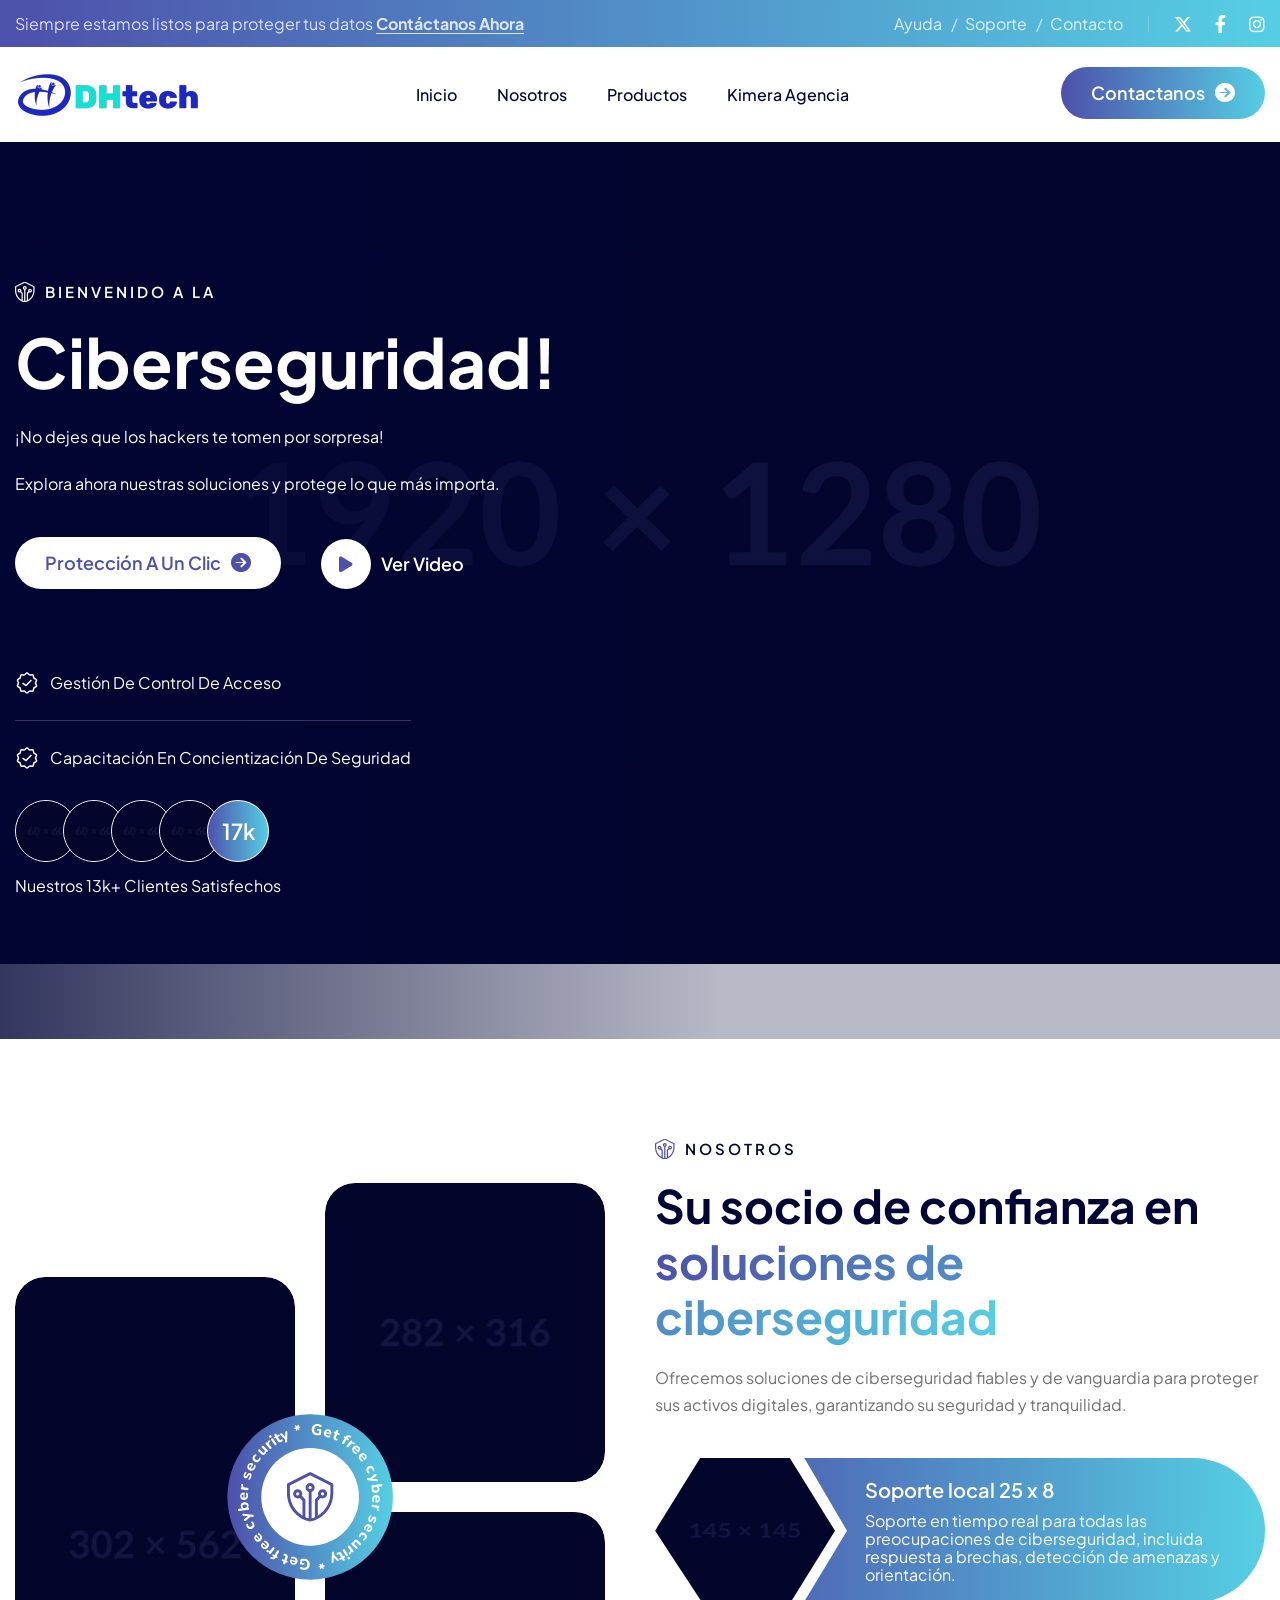
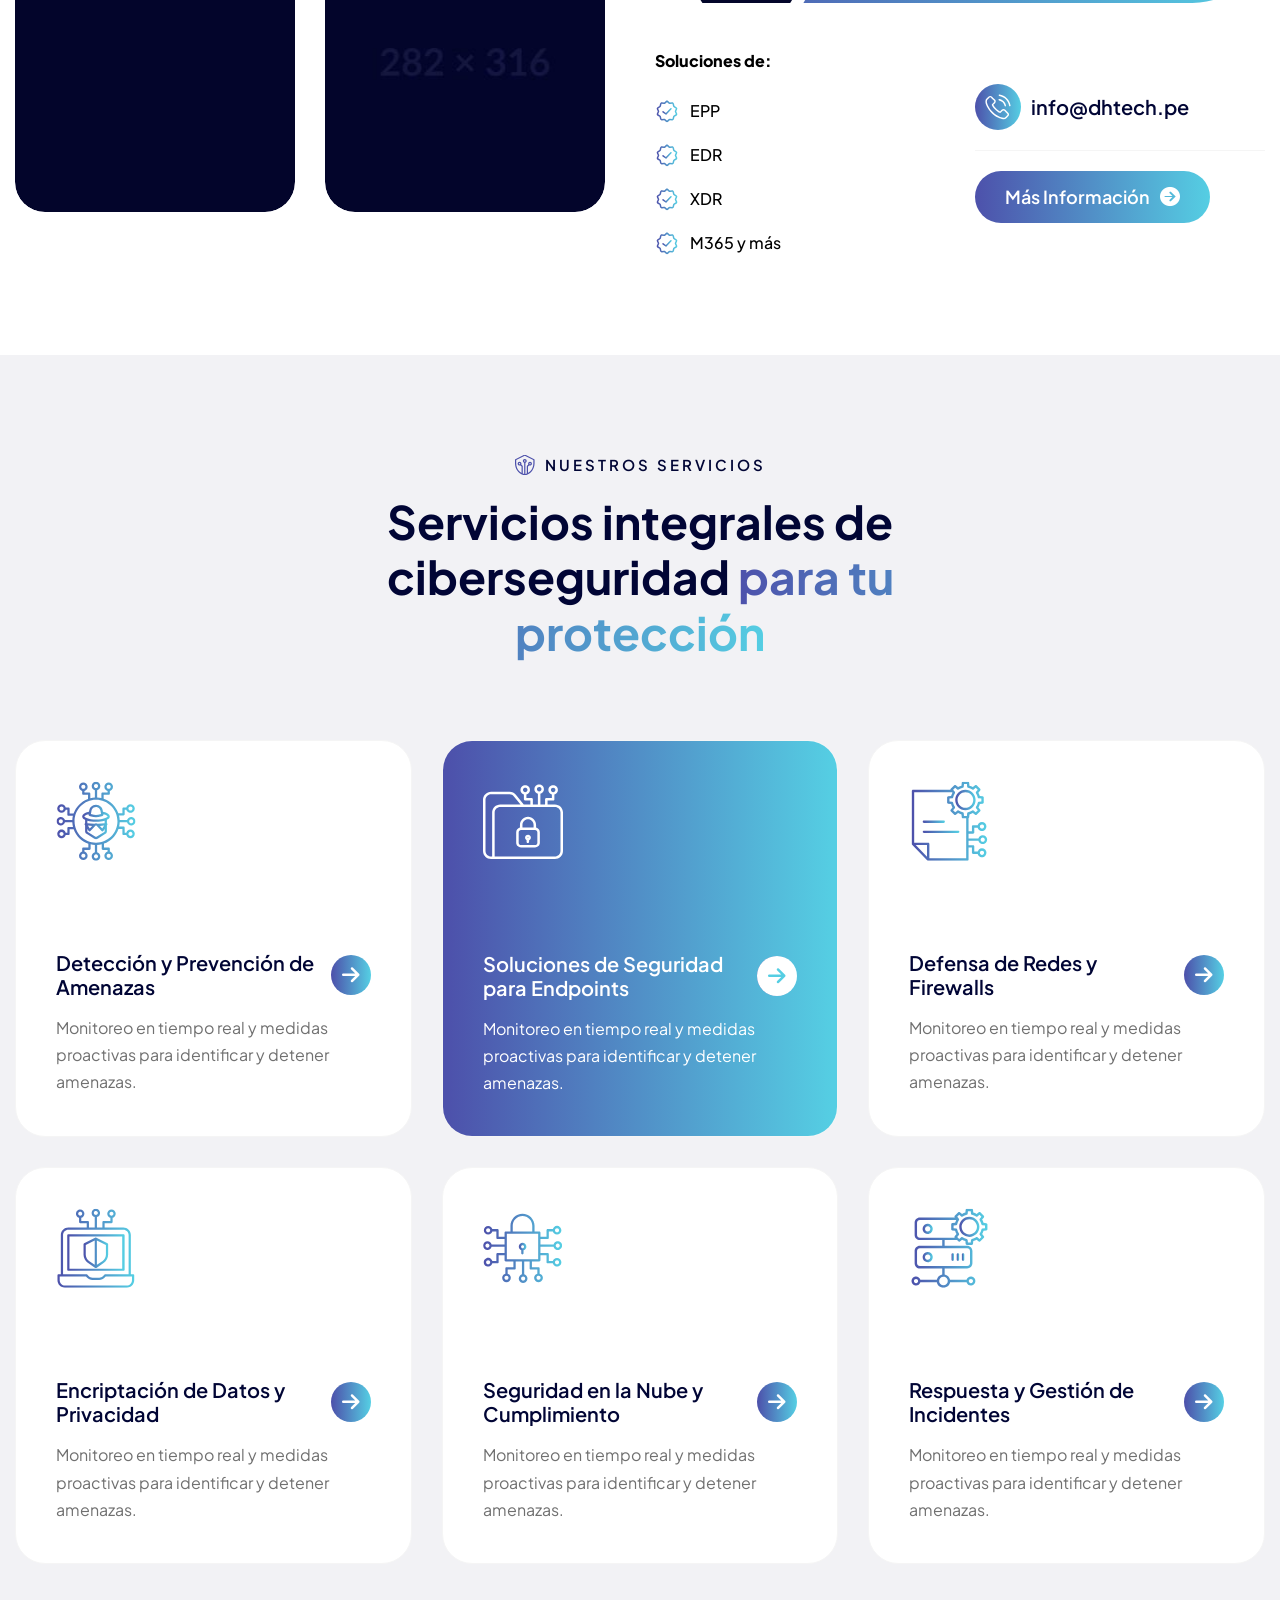
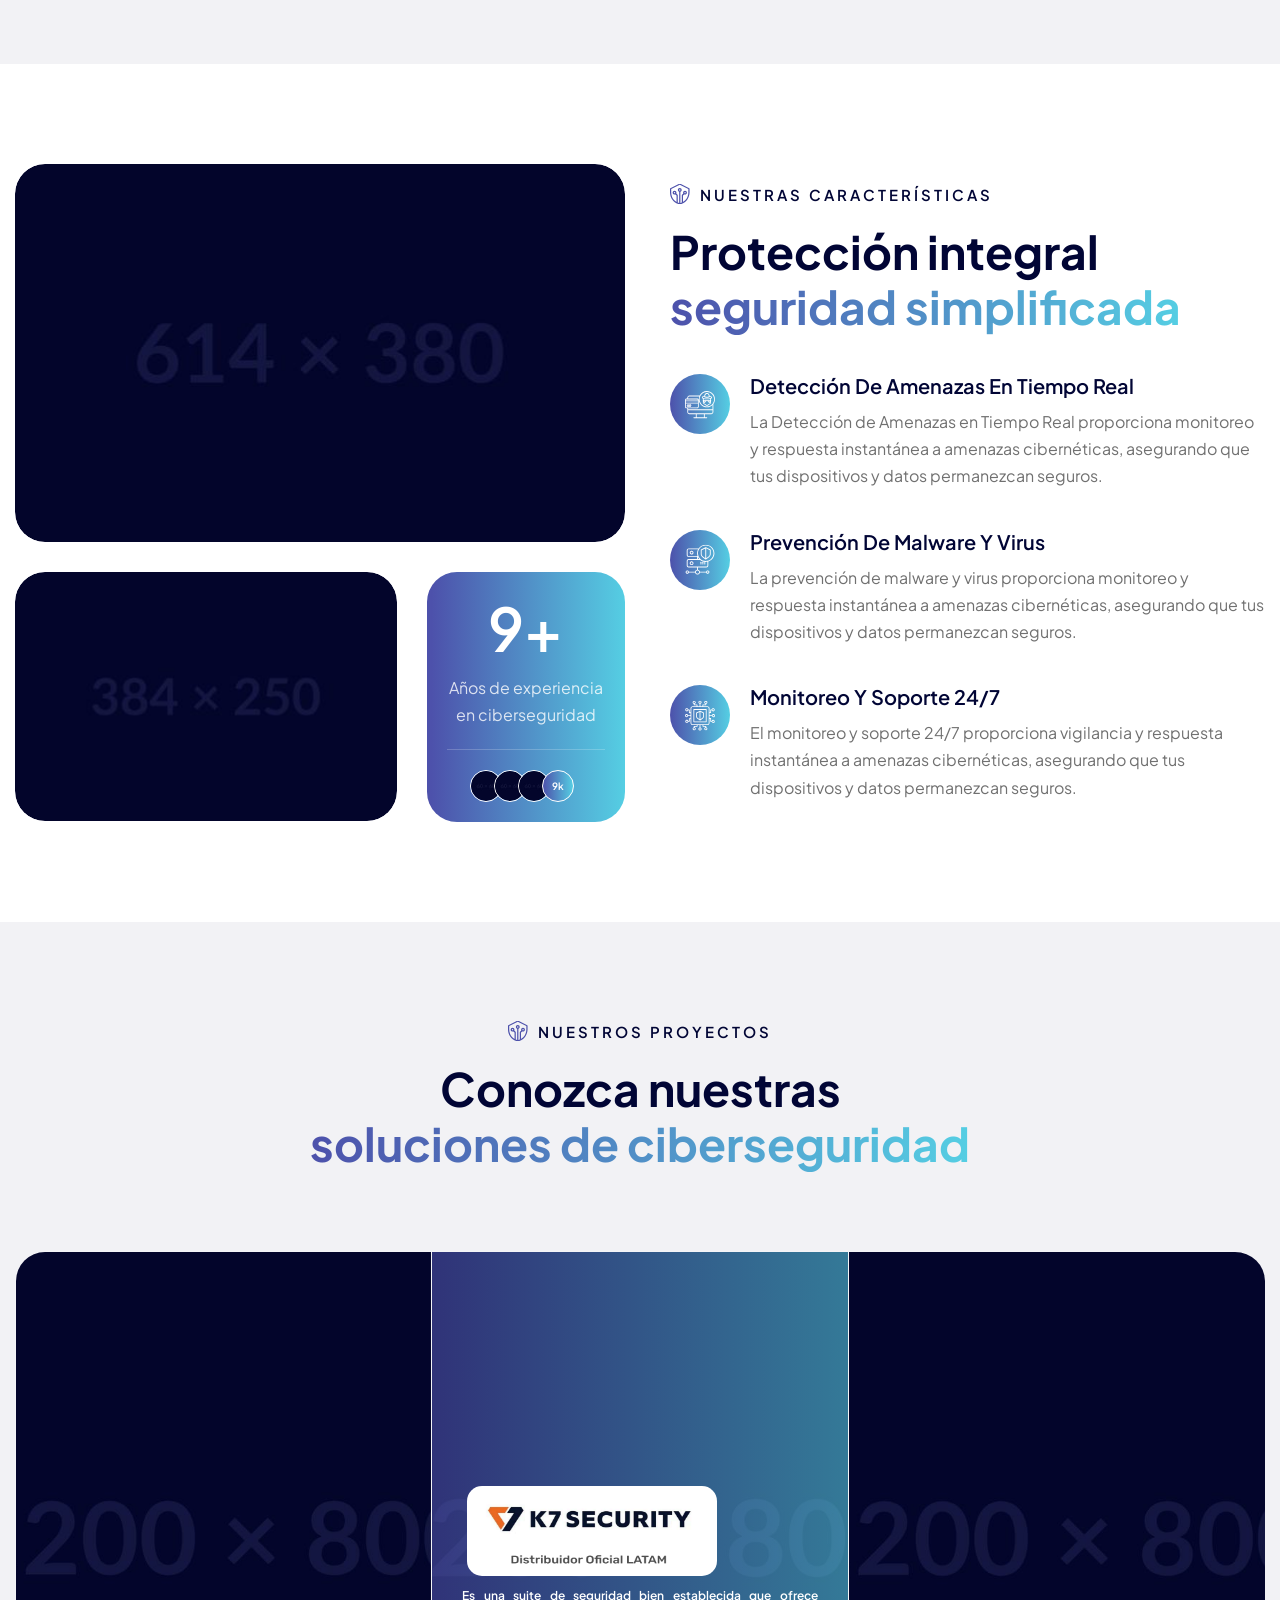
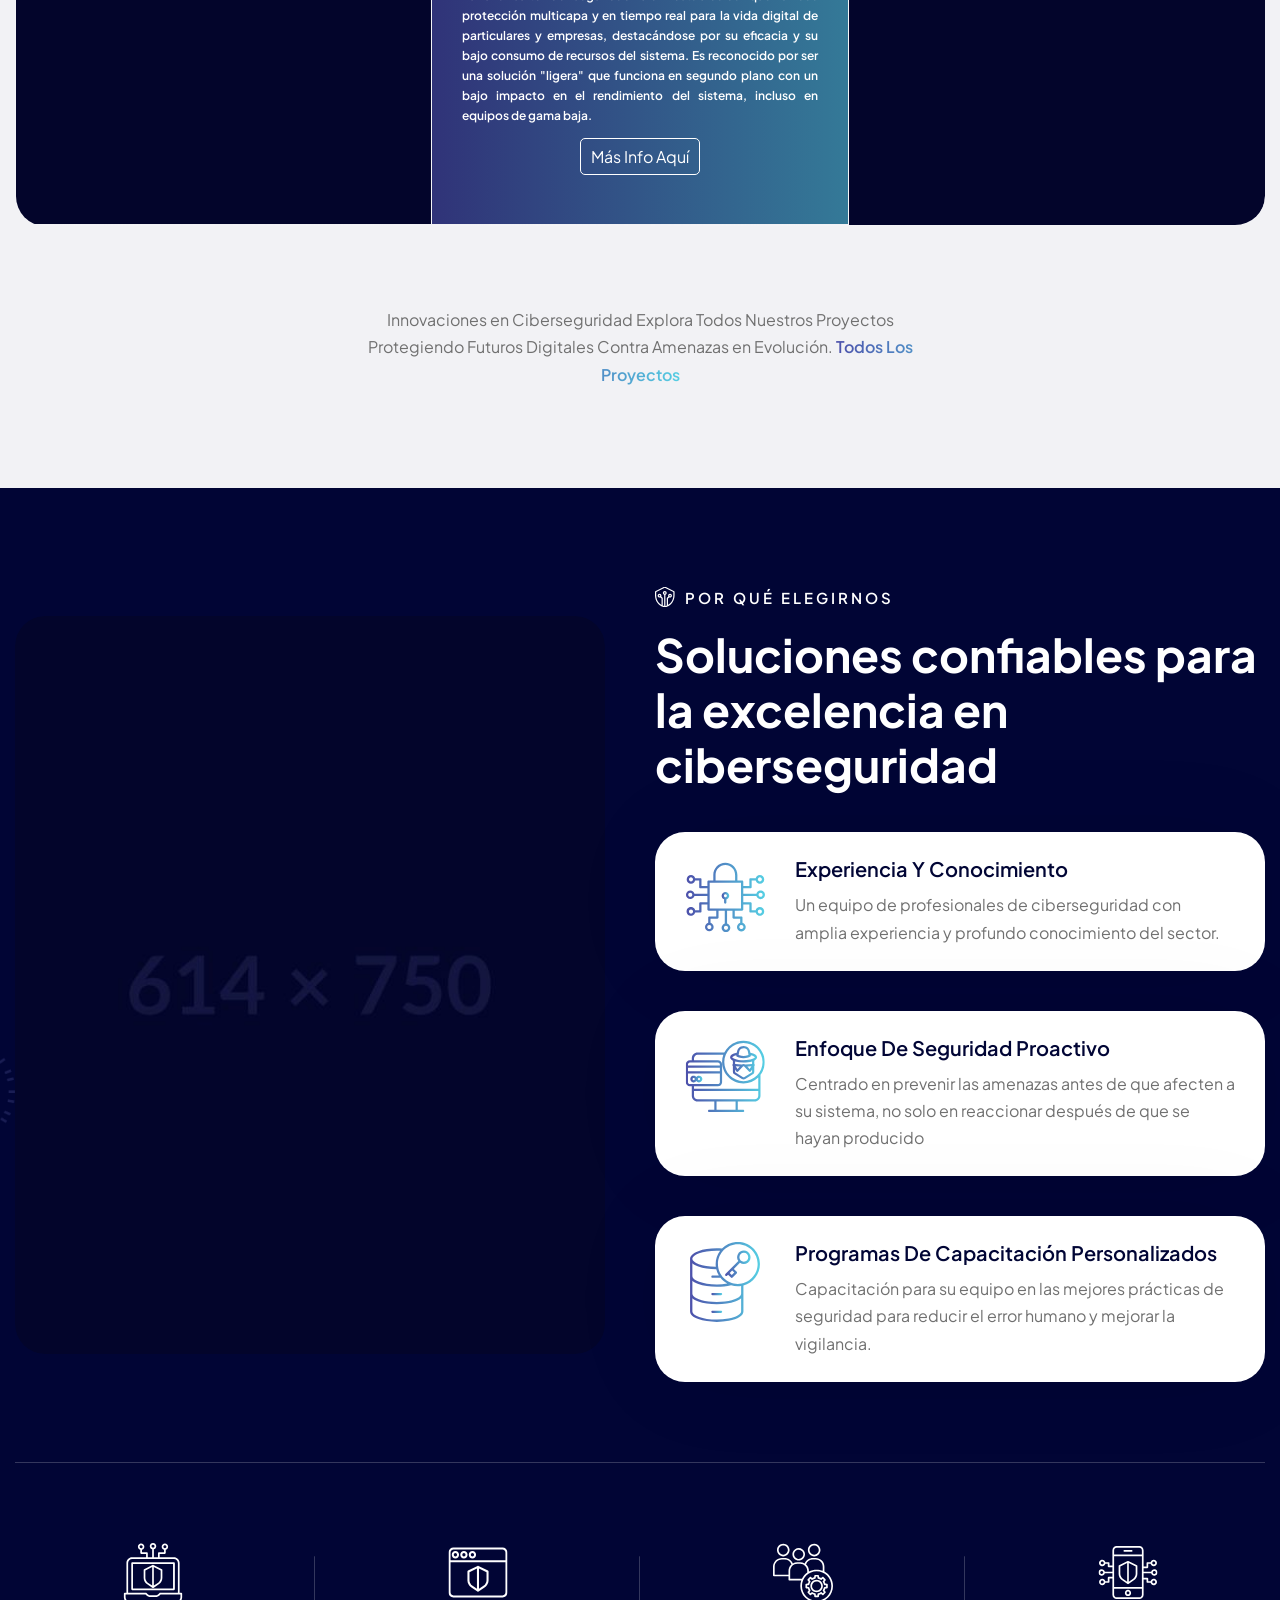
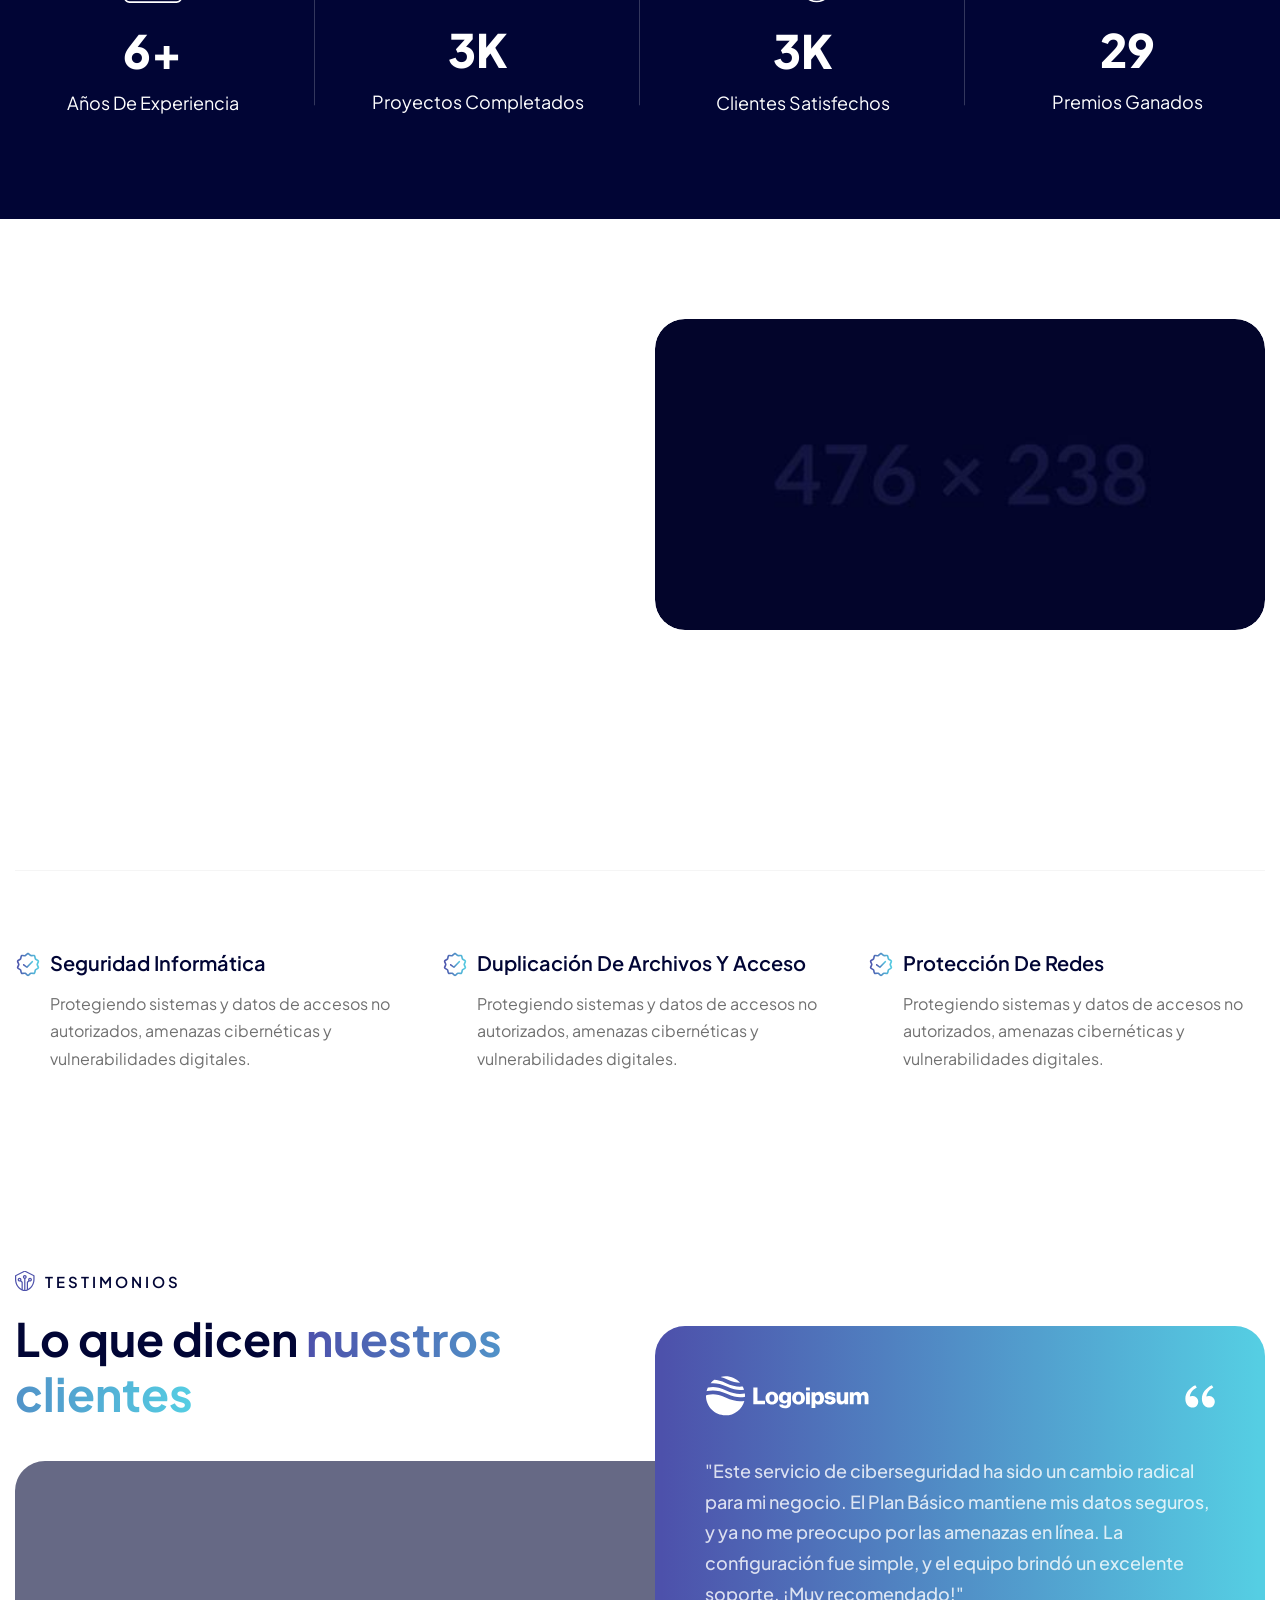
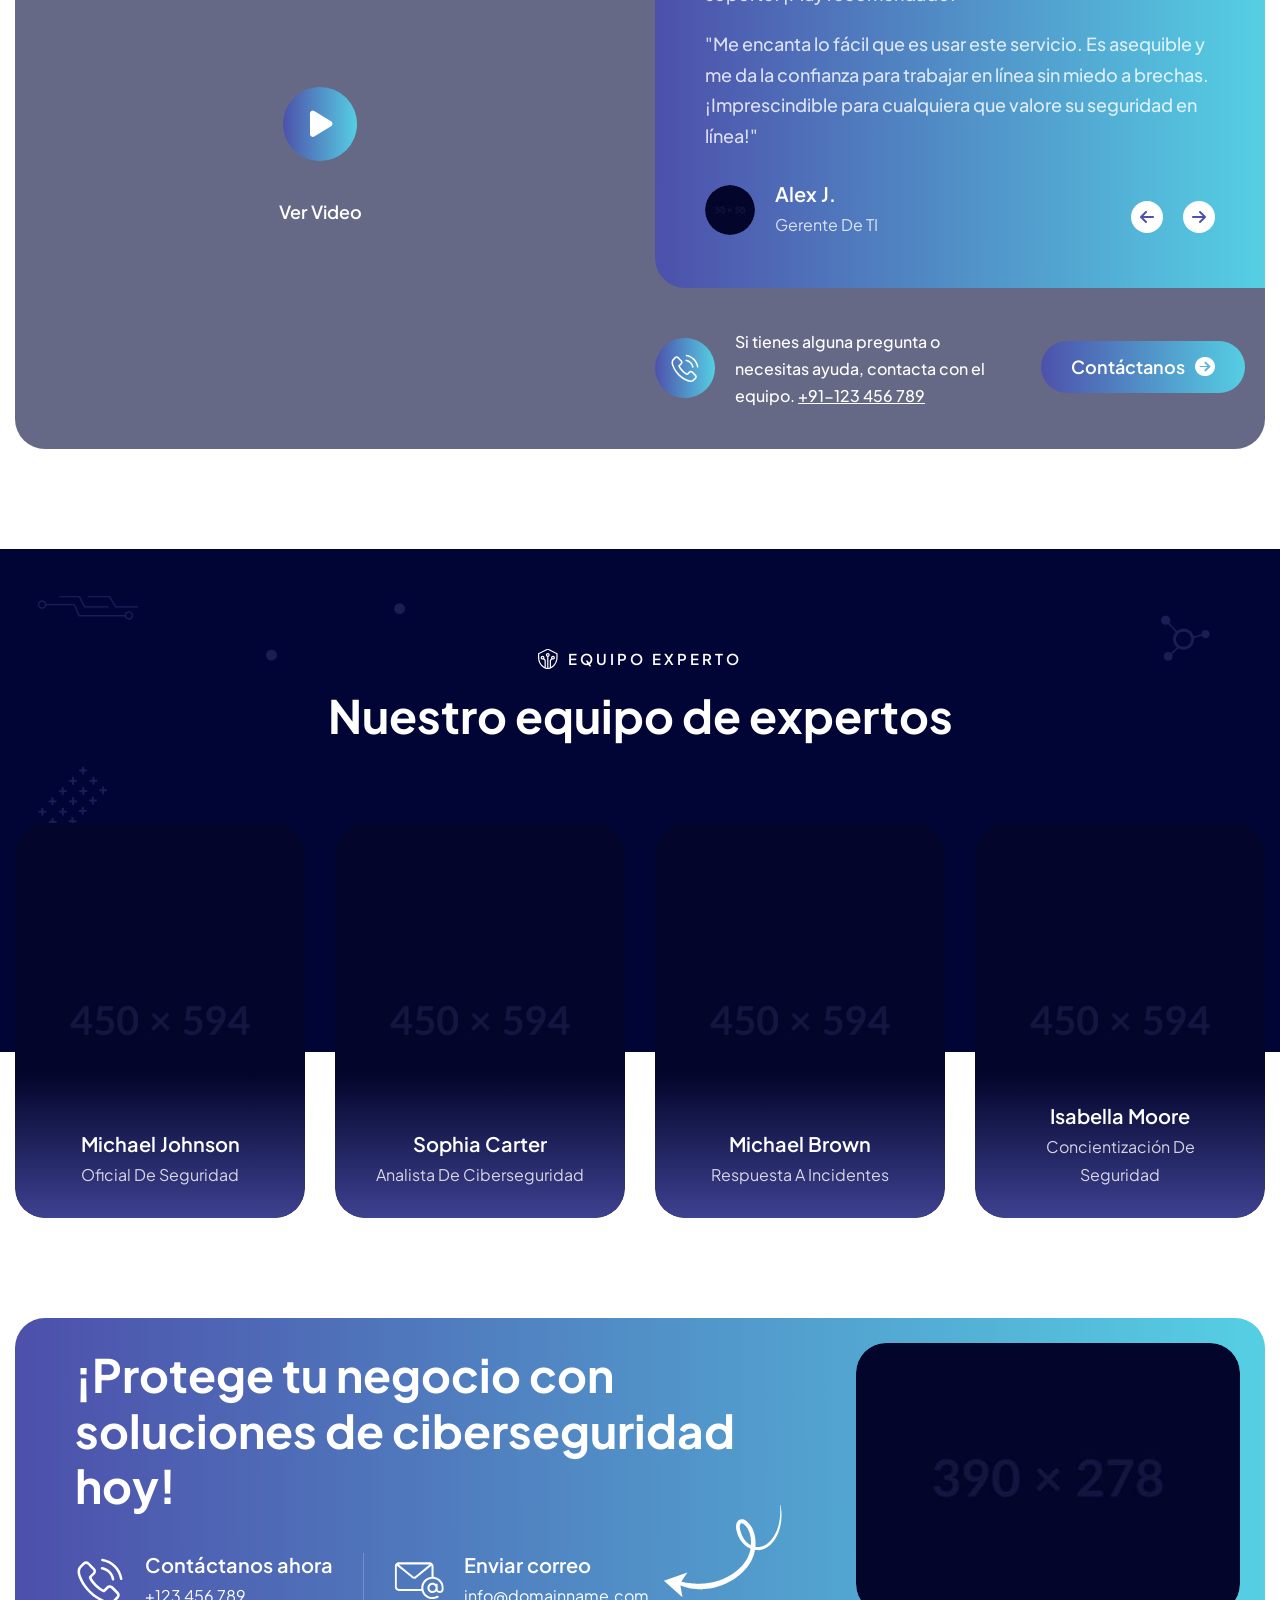
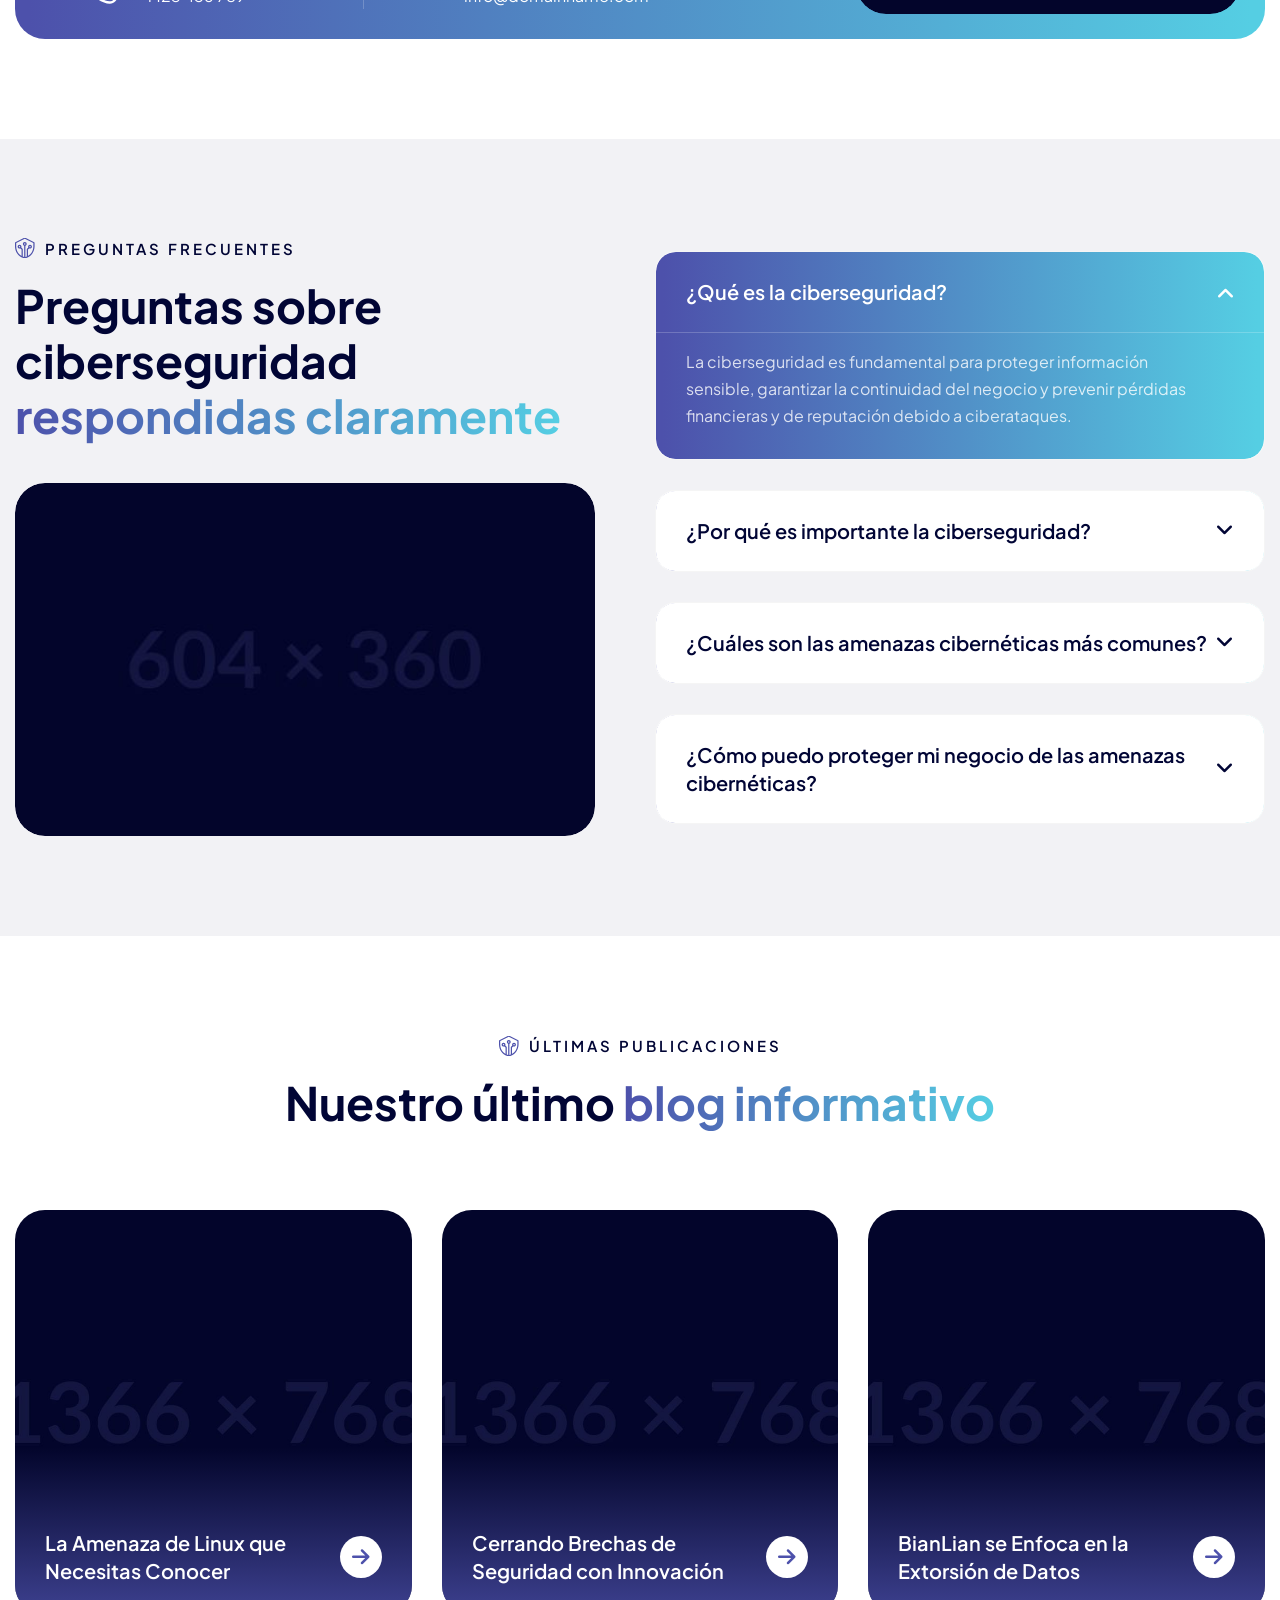
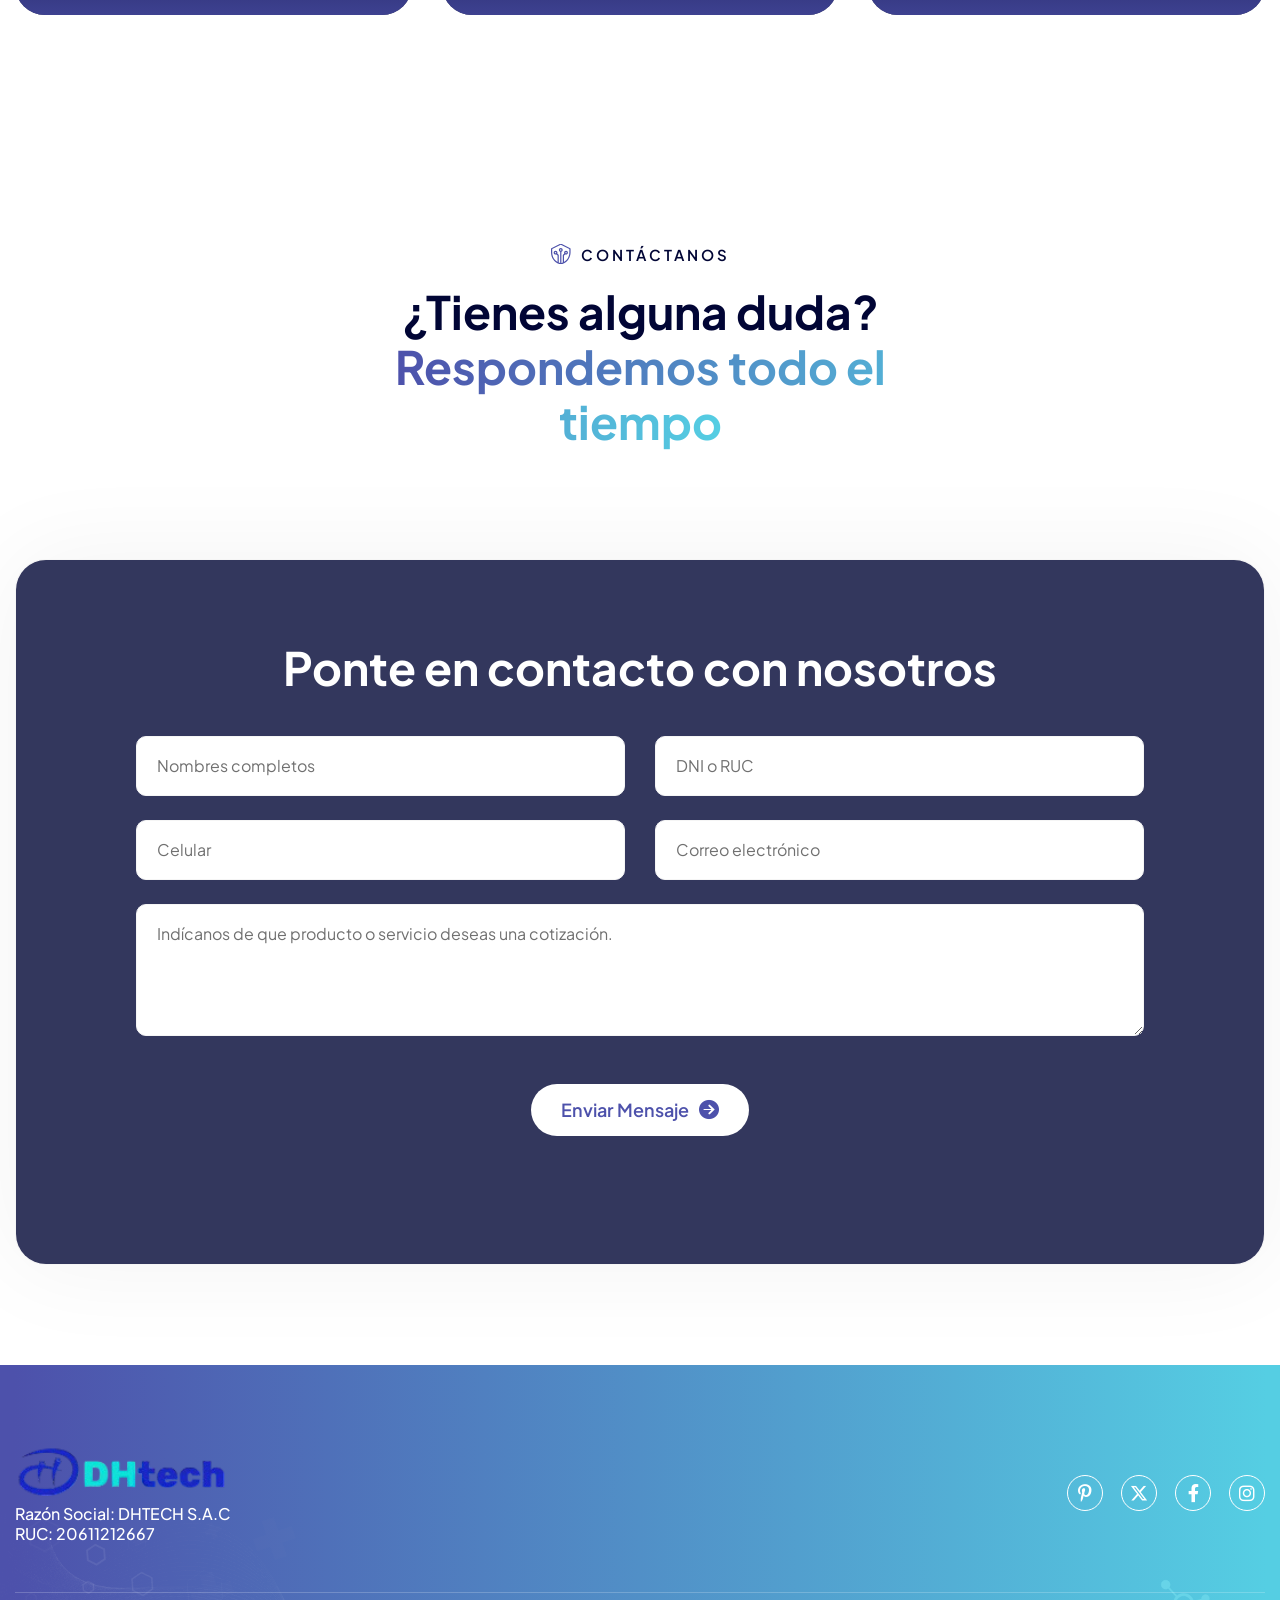
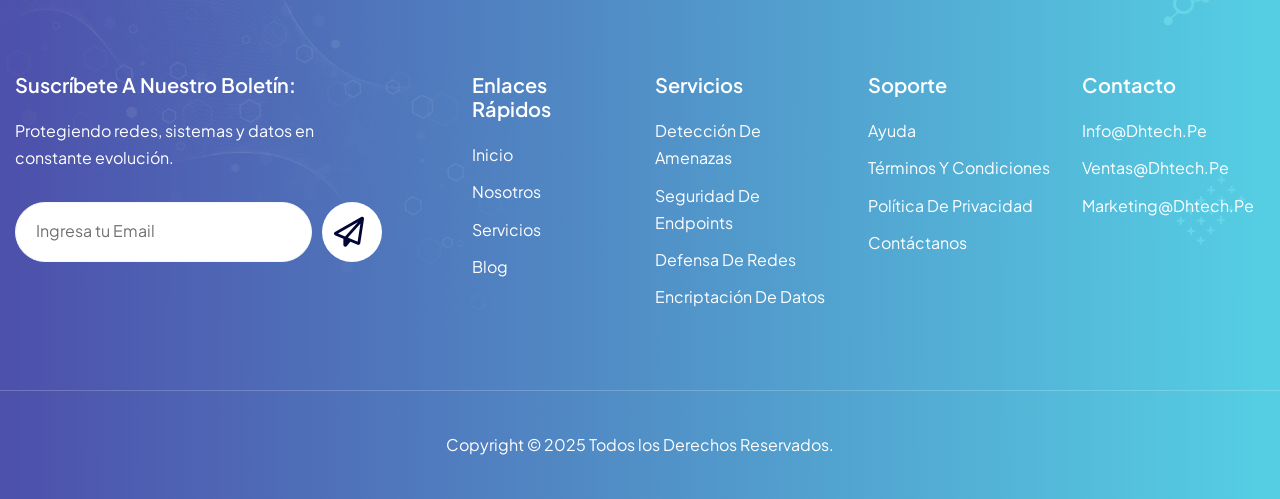
==== commit 782516dc: "Ajustes en el diseño de la sección de proyectos y mejoras en el formato del texto en varias seccione" ====
--- a/index.html
+++ b/index.html
@@ -334,8 +334,9 @@
                   <span>soluciones de ciberseguridad</span>
                 </h2>
                 <p class="wow fadeInUp" data-wow-delay="0.4s">
-                  Ofrecemos soluciones de ciberseguridad fiables y de vanguardia 
-                  para proteger sus activos digitales, garantizando su seguridad y tranquilidad.
+                  Ofrecemos soluciones de ciberseguridad fiables y de vanguardia
+                  para proteger sus activos digitales, garantizando su seguridad
+                  y tranquilidad.
                 </p>
               </div>
               <!-- Section Title End -->
@@ -353,7 +354,7 @@
                 <!-- About Us Body Content Start -->
                 <div class="about-us-body-content">
                   <h3>Soporte local 25 x 8</h3>
-                  <p style="line-height: 18px;">
+                  <p style="line-height: 18px">
                     Soporte en tiempo real para todas las preocupaciones de
                     ciberseguridad, incluida respuesta a brechas, detección de
                     amenazas y orientación.
@@ -367,12 +368,13 @@
               <div class="about-us-footer wow fadeInUp" data-wow-delay="0.8s">
                 <!-- About Footer List Start -->
                 <div class="about-footer-list">
-                  <ul style="color: black ; font-weight: bold;"><b> Soluciones de: </b> 
-                    <div style="margin-top:30px; font-weight:500;">
-                        <li>EPP</li>
-                        <li>EDR</li>
-                        <li>XDR</li>
-                        <li>M365 y más</li>
+                  <ul style="color: black; font-weight: bold">
+                    <b> Soluciones de: </b>
+                    <div style="margin-top: 30px; font-weight: 500">
+                      <li>EPP</li>
+                      <li>EDR</li>
+                      <li>XDR</li>
+                      <li>M365 y más</li>
                     </div>
                   </ul>
                 </div>
@@ -776,7 +778,7 @@
     <!-- Our Feature Section End -->
 
     <!-- Our Projects Section Start -->
-    <div class="our-projects" style="display: flex;">
+    <div class="our-projects" style="display: flex">
       <div class="container">
         <div class="row section-row">
           <div class="col-lg-12">
@@ -788,7 +790,7 @@
                 data-wow-delay="0.2s"
                 data-cursor="-opaque"
               >
-                Conozca nuestras          
+                Conozca nuestras
                 <div><span>soluciones de ciberseguridad</span></div>
               </h2>
             </div>
@@ -796,7 +798,7 @@
           </div>
         </div>
 
-           <div class="row">
+        <div class="row">
           <div class="col-lg-12">
             <!-- Our Projects Box Start -->
             <div class="our-projeect-box">
@@ -812,23 +814,39 @@
                     </a>
                   </div>
                   <div class="project-content">
-                    <img src="./images/WITHSeCURE.png" alt="" style="width: 250px; height:90px; border-radius: 15px;margin-top:-20px; margin-left:5px">
+                    <img
+                      src="./images/WITHSeCURE.png"
+                      alt=""
+                      style="
+                        width: 250px;
+                        height: 90px;
+                        border-radius: 15px;
+                        margin-top: -20px;
+                        margin-left: 5px;
+                      "
+                    />
                     <h3>
-                      <a href="project-single.html" style="font-size: 12px; line-height: 20px;  display:block;margin-top: 10px;text-align: justify;"
-                        >Es una suite de ciberseguridad
-                        corporativa, nativa de la nube, que ofrece
-                        una plataforma unificada y modular
-                        basada en la nube que integra varias
-                        soluciones de seguridad. Se enfoca en
-                        un modelo de "seguridad basada en
-                        resultados" y en la gestión de exposición
-                        para ayudar a las empresas a ser más
-                        resistentes frente a ciberataques
-                        dirigidos y sofisticados.</a
+                      <a
+                        href="project-single.html"
+                        style="
+                          font-size: 12px;
+                          line-height: 20px;
+                          display: block;
+                          margin-top: 10px;
+                          text-align: justify;
+                        "
+                        >Es una suite de ciberseguridad corporativa, nativa de
+                        la nube, que ofrece una plataforma unificada y modular
+                        basada en la nube que integra varias soluciones de
+                        seguridad. Se enfoca en un modelo de "seguridad basada
+                        en resultados" y en la gestión de exposición para ayudar
+                        a las empresas a ser más resistentes frente a
+                        ciberataques dirigidos y sofisticados.</a
                       >
                     </h3>
-                  <p style="text-align:center;  margin-top: 12px;"><a href="project-single.html" >Más info aquí</a></p>
-
+                    <p style="text-align: center; margin-top: 12px">
+                      <a href="project-single.html">Más info aquí</a>
+                    </p>
                   </div>
                 </div>
                 <!-- Project Item End -->
@@ -843,22 +861,39 @@
                     </a>
                   </div>
                   <div class="project-content">
-                    <img src="./images/K7SECURITY.png" alt="" style="width: 250px; height:90px; border-radius: 15px; margin-top:-20px;margin-left:5px">
+                    <img
+                      src="./images/K7SECURITY.png"
+                      alt=""
+                      style="
+                        width: 250px;
+                        height: 90px;
+                        border-radius: 15px;
+                        margin-top: -20px;
+                        margin-left: 5px;
+                      "
+                    />
                     <h3>
-                      <a href="project-single.html" style="font-size: 12px; line-height: 20px;  display:block; margin-top: 10px;text-align: justify;"
-                        >Es una suite de seguridad bien
-                        establecida que ofrece protección
-                        multicapa y en tiempo real para la vida
-                        digital de particulares y empresas,
-                        destacándose por su eficacia y su bajo
-                        consumo de recursos del sistema. Es
-                        reconocido por ser una solución "ligera"
-                        que funciona en segundo plano con un
-                        bajo impacto en el rendimiento del
+                      <a
+                        href="project-single.html"
+                        style="
+                          font-size: 12px;
+                          line-height: 20px;
+                          display: block;
+                          margin-top: 10px;
+                          text-align: justify;
+                        "
+                        >Es una suite de seguridad bien establecida que ofrece
+                        protección multicapa y en tiempo real para la vida
+                        digital de particulares y empresas, destacándose por su
+                        eficacia y su bajo consumo de recursos del sistema. Es
+                        reconocido por ser una solución "ligera" que funciona en
+                        segundo plano con un bajo impacto en el rendimiento del
                         sistema, incluso en equipos de gama baja.</a
                       >
                     </h3>
-                    <p style="text-align:center; margin-top: 12px;"><a href="project-single.html">Más info aquí</a></p>
+                    <p style="text-align: center; margin-top: 12px">
+                      <a href="project-single.html">Más info aquí</a>
+                    </p>
                   </div>
                 </div>
                 <!-- Project Item End -->
@@ -873,42 +908,39 @@
                     </a>
                   </div>
                   <div class="project-content">
-                    <img src="./images/SEQRITE.png" alt="" style="width: 250px; height:90px; border-radius: 15px;margin-top:-20px;margin-left:5px">
+                    <img
+                      src="./images/SEQRITE.png"
+                      alt=""
+                      style="
+                        width: 250px;
+                        height: 90px;
+                        border-radius: 15px;
+                        margin-top: -20px;
+                        margin-left: 5px;
+                      "
+                    />
                     <h3>
-                      <a href="project-single.html" style="font-size: 12px; line-height: 20px; display:block;margin-top: 10px;text-align: justify;"
-                        >Es una marca de soluciones de
-                        ciberseguridad corporativa que se
-                        especializa en la protección de puntos
-                        finales y redes utilizando inteligencia
-                        artificial para defender a las empresas
-                        contra amenazas sofisticadas como el
-                        ransomware y los ataques de día cero. Se
-                        enfoca en proporcionar seguridad integral
-                        a través de consolas centralizadas.</a
+                      <a
+                        href="project-single.html"
+                        style="
+                          font-size: 12px;
+                          line-height: 20px;
+                          display: block;
+                          margin-top: 10px;
+                          text-align: justify;
+                        "
+                        >Es una marca de soluciones de ciberseguridad
+                        corporativa que se especializa en la protección de
+                        puntos finales y redes utilizando inteligencia
+                        artificial para defender a las empresas contra amenazas
+                        sofisticadas como el ransomware y los ataques de día
+                        cero. Se enfoca en proporcionar seguridad integral a
+                        través de consolas centralizadas.</a
                       >
                     </h3>
-                    <p style="text-align:center;margin-top: 12px;"><a href="project-single.html">Más info aquí</a></p>
-                  </div>
-                </div>
-                <!-- Project Item End -->
-
-                <!-- Project Item Start -->
-                <div class="project-item">
-                  <div class="project-image">
-                    <a href="project-single.html" data-cursor-text="Ver">
-                      <figure class="image-anime">
-                        <img src="images/project-4.jpg" alt="" />
-                      </figure>
-                    </a>
-                  </div>
-                  <div class="project-content">
-                    <p style="text-align:center;"><a href="project-single.html">Autenticación</a></p>
-                    <h3>
-                      <a href="project-single.html"
-                        >Mejora de Seguridad IoT para Dispositivos
-                        Inteligentes</a
-                      >
-                    </h3>
+                    <p style="text-align: center; margin-top: 12px">
+                      <a href="project-single.html">Más info aquí</a>
+                    </p>
                   </div>
                 </div>
                 <!-- Project Item End -->
@@ -976,8 +1008,8 @@
                   <div class="why-choose-item-content">
                     <h3>experiencia y conocimiento</h3>
                     <p>
-                      Un equipo de profesionales de ciberseguridad con
-                      amplia experiencia y profundo conocimiento del sector.
+                      Un equipo de profesionales de ciberseguridad con amplia
+                      experiencia y profundo conocimiento del sector.
                     </p>
                   </div>
                 </div>
@@ -991,9 +1023,9 @@
                   <div class="why-choose-item-content">
                     <h3>enfoque de seguridad proactivo</h3>
                     <p>
-                      Centrado en prevenir las amenazas antes de que
-                      afecten a su sistema, no solo en reaccionar después de
-                      que se hayan producido
+                      Centrado en prevenir las amenazas antes de que afecten a
+                      su sistema, no solo en reaccionar después de que se hayan
+                      producido
                     </p>
                   </div>
                 </div>
@@ -1207,176 +1239,6 @@
       </div>
     </div>
     <!-- Our Security Section End -->
-
-    <!-- Our Pricing Section Start -->
-    <div class="our-pricing">
-      <div class="container">
-        <div class="row section-row">
-          <div class="col-lg-12">
-            <!-- Section Title Start -->
-            <div class="section-title">
-              <h3 class="wow fadeInUp">plan de precios</h3>
-              <h2
-                class="wow fadeInUp"
-                data-wow-delay="0.2s"
-                data-cursor="-opaque"
-              >
-                Planes de ciberseguridad asequibles
-                <span>para cada necesidad</span>
-              </h2>
-            </div>
-            <!-- Section Title End -->
-          </div>
-        </div>
-
-        <div class="row">
-          <div class="col-lg-4 col-md-6">
-            <!-- Pricing Box Start -->
-            <div class="pricing-item wow fadeInUp">
-              <!-- Pricing Header Start -->
-              <div class="pricing-header">
-                <h3>Plan Básico</h3>
-                <h2><sup>$</sup>29<sub>/por mes</sub></h2>
-                <p>Protección esencial para tu seguridad digital.</p>
-
-                <div class="icon-box">
-                  <img src="images/icon-pricing-1.svg" alt="" />
-                </div>
-              </div>
-              <!-- Pricing Header End -->
-
-              <!-- Pricing Body Start -->
-              <div class="pricing-body">
-                <!-- Pricing List Start -->
-                <div class="pricing-list">
-                  <ul>
-                    <li>Anti-virus protection service</li>
-                    <li>Reliable personal data protection</li>
-                    <li>Advertisements blocking</li>
-                    <li>1 device using</li>
-                  </ul>
-                </div>
-                <!-- Pricing List End -->
-
-                <!-- Pricing Button Start -->
-                <div class="pricing-btn">
-                  <a href="#" class="btn-default">get started</a>
-                </div>
-                <!-- Pricing Button End -->
-              </div>
-              <!-- Pricing Body End -->
-            </div>
-            <!-- Pricing Box End -->
-          </div>
-
-          <div class="col-lg-4 col-md-6">
-            <!-- Pricing Box Start -->
-            <div
-              class="pricing-item highlighted-box wow fadeInUp"
-              data-wow-delay="0.2s"
-            >
-              <!-- Pricing Header Start -->
-              <div class="pricing-header">
-                <h3>Plan Estándar</h3>
-                <h2><sup>$</sup>39<sub>/por mes</sub></h2>
-                <p>Protección esencial para tu seguridad digital.</p>
-
-                <div class="icon-box">
-                  <img src="images/icon-pricing-2.svg" alt="" />
-                </div>
-              </div>
-              <!-- Pricing Header End -->
-
-              <!-- Pricing Body Start -->
-              <div class="pricing-body">
-                <!-- Pricing List Start -->
-                <div class="pricing-list">
-                  <ul>
-                    <li>Anti-virus protection service</li>
-                    <li>Reliable personal data protection</li>
-                    <li>Advertisements blocking</li>
-                    <li>1 device using</li>
-                  </ul>
-                </div>
-                <!-- Pricing List End -->
-
-                <!-- Pricing Button Start -->
-                <div class="pricing-btn">
-                  <a href="#" class="btn-default btn-highlighted">empezar</a>
-                </div>
-                <!-- Pricing Button End -->
-              </div>
-              <!-- Pricing Body End -->
-            </div>
-            <!-- Pricing Box End -->
-          </div>
-
-          <div class="col-lg-4 col-md-6">
-            <!-- Pricing Box Start -->
-            <div class="pricing-item wow fadeInUp" data-wow-delay="0.4s">
-              <!-- Pricing Header Start -->
-              <div class="pricing-header">
-                <h3>Plan Premium</h3>
-                <h2><sup>$</sup>49<sub>/por mes</sub></h2>
-                <p>Protección esencial para tu seguridad digital.</p>
-
-                <div class="icon-box">
-                  <img src="images/icon-pricing-3.svg" alt="" />
-                </div>
-              </div>
-              <!-- Pricing Header End -->
-
-              <!-- Pricing Body Start -->
-              <div class="pricing-body">
-                <!-- Pricing List Start -->
-                <div class="pricing-list">
-                  <ul>
-                    <li>Anti-virus protection service</li>
-                    <li>Reliable personal data protection</li>
-                    <li>Advertisements blocking</li>
-                    <li>1 device using</li>
-                  </ul>
-                </div>
-                <!-- Pricing List End -->
-
-                <!-- Pricing Button Start -->
-                <div class="pricing-btn">
-                  <a href="#" class="btn-default">empezar</a>
-                </div>
-                <!-- Pricing Button End -->
-              </div>
-              <!-- Pricing Body End -->
-            </div>
-            <!-- Pricing Box End -->
-          </div>
-
-          <div class="col-lg-12">
-            <!-- Pricing Benifit List Start -->
-            <div
-              class="pricing-benefit-list wow fadeInUp"
-              data-wow-delay="0.6s"
-            >
-              <ul>
-                <li>
-                  <img src="images/icon-pricing-benefit-1.svg" alt="" />Obtén 30
-                  días de prueba gratis
-                </li>
-                <li>
-                  <img src="images/icon-pricing-benefit-2.svg" alt="" />Sin
-                  cargos ocultos
-                </li>
-                <li>
-                  <img src="images/icon-pricing-benefit-3.svg" alt="" />Puedes
-                  cancelar en cualquier momento
-                </li>
-              </ul>
-            </div>
-            <!-- Pricing Benifit List End -->
-          </div>
-        </div>
-      </div>
-    </div>
-    <!-- Our Pricing Section End -->
 
     <!-- Our Testimonials Section Start -->
     <div class="our-testimonials">
@@ -2103,75 +1965,126 @@
     <!-- our Blog Section End -->
     <!-- Page Contact Us Start -->
     <div class="page-contact-us">
-        <div class="container">
-            <div class="row section-row">
-                <div class="col-lg-12">
-                    <!-- Section Title Start -->
-                    <div class="section-title">
-                        <h3 class="wow fadeInUp">Contáctanos</h3>
-                        <h2 class="wow fadeInUp" data-wow-delay="0.2s" data-cursor="-opaque">¿Tienes alguna duda?
-                          <span>Respondemos todo el tiempo</span></h2>
+      <div class="container">
+        <div class="row section-row">
+          <div class="col-lg-12">
+            <!-- Section Title Start -->
+            <div class="section-title">
+              <h3 class="wow fadeInUp">Contáctanos</h3>
+              <h2
+                class="wow fadeInUp"
+                data-wow-delay="0.2s"
+                data-cursor="-opaque"
+              >
+                ¿Tienes alguna duda? <span>Respondemos todo el tiempo</span>
+              </h2>
+            </div>
+            <!-- Section Title End -->
+          </div>
+        </div>
+
+        <div class="row" style="margin-top: -120px">
+          <div class="col-lg-12">
+            <!-- Contact Form Box Start -->
+            <div class="page-contact-box parallaxie" style="">
+              <div class="contact-us-form" style="margin-top: 80px">
+                <!-- Section Title Start -->
+                <div class="section-title dark-section wow fadeInUp">
+                  <h2 class="wow fadeInUp" data-cursor="-opaque">
+                    Ponte en contacto con nosotros
+                  </h2>
+                </div>
+                <!-- Section Title End -->
+
+                <div class="member-contact-form contact-form">
+                  <form
+                    id="contactForm"
+                    action="#"
+                    method="POST"
+                    data-toggle="validator"
+                    class="wow fadeInUp"
+                    data-wow-delay="0.2s"
+                  >
+                    <div class="row">
+                      <div class="form-group col-md-6 mb-4">
+                        <input
+                          type="text"
+                          name="fname"
+                          class="form-control"
+                          id="fname"
+                          placeholder="Nombres completos"
+                          required
+                        />
+                        <div class="help-block with-errors"></div>
+                      </div>
+
+                      <div class="form-group col-md-6 mb-4">
+                        <input
+                          type="text"
+                          name="lname"
+                          class="form-control"
+                          id="lname"
+                          placeholder="DNI o RUC"
+                          required
+                        />
+                        <div class="help-block with-errors"></div>
+                      </div>
+
+                      <div class="form-group col-md-6 mb-4">
+                        <input
+                          type="text"
+                          name="phone"
+                          class="form-control"
+                          id="phone"
+                          placeholder="Celular"
+                          required
+                        />
+                        <div class="help-block with-errors"></div>
+                      </div>
+
+                      <div class="form-group col-md-6 mb-4">
+                        <input
+                          type="email"
+                          name="email"
+                          class="form-control"
+                          id="email"
+                          placeholder="Correo electrónico"
+                          required
+                        />
+                        <div class="help-block with-errors"></div>
+                      </div>
+
+                      <div class="form-group col-md-12 mb-5">
+                        <textarea
+                          name="message"
+                          class="form-control"
+                          id="message"
+                          rows="4"
+                          placeholder="Indícanos de que producto o servicio deseas una cotización."
+                        ></textarea>
+                        <div class="help-block with-errors"></div>
+                      </div>
+
+                      <div class="col-md-12">
+                        <button
+                          type="submit"
+                          class="btn-default btn-highlighted"
+                        >
+                          <span>Enviar mensaje</span>
+                        </button>
+                        <div id="msgSubmit" class="h3 hidden"></div>
+                      </div>
                     </div>
-                    <!-- Section Title End -->
-                </div>
-            </div>
-
-            <div class="row" style="margin-top: -120px;">
-                <div class="col-lg-12">
-                    <!-- Contact Form Box Start -->
-                    <div class="page-contact-box parallaxie" style="">
-                        <div class="contact-us-form" style="margin-top: 80px;">
-                            <!-- Section Title Start -->
-                            <div class="section-title dark-section wow fadeInUp">
-                                <h2 class="wow fadeInUp" data-cursor="-opaque">Ponte en contacto con nosotros</h2>
-                            </div>
-                            <!-- Section Title End -->
-
-                            <div class="member-contact-form contact-form">
-                                <form id="contactForm" action="#" method="POST" data-toggle="validator" class="wow fadeInUp" data-wow-delay="0.2s">
-                                    <div class="row">                                
-                                        <div class="form-group col-md-6 mb-4">
-                                            <input type="text" name="fname" class="form-control" id="fname" placeholder="Nombres completos" required>
-                                            <div class="help-block with-errors"></div>
-                                        </div>
-        
-                                        <div class="form-group col-md-6 mb-4">
-                                            <input type="text" name="lname" class="form-control" id="lname" placeholder="DNI o RUC" required>
-                                            <div class="help-block with-errors"></div>
-                                        </div>
-        
-                                        <div class="form-group col-md-6 mb-4">
-                                            <input type="text" name="phone" class="form-control" id="phone" placeholder="Celular" required>
-                                            <div class="help-block with-errors"></div>
-                                        </div>
-        
-                                        <div class="form-group col-md-6 mb-4">
-                                            <input type="email" name="email" class="form-control" id="email" placeholder="Correo electrónico" required>
-                                            <div class="help-block with-errors"></div>
-                                        </div>
-        
-                                        <div class="form-group col-md-12 mb-5">
-                                            <textarea name="message" class="form-control" id="message" rows="4" 
-                                            placeholder="Indícanos de que producto o servicio deseas una cotización."></textarea>
-                                            <div class="help-block with-errors"></div>
-                                        </div>
-        
-                                        <div class="col-md-12">
-                                            <button type="submit" class="btn-default btn-highlighted"><span>Enviar mensaje</span></button>
-                                            <div id="msgSubmit" class="h3 hidden"></div>
-                                        </div>
-                                    </div>
-                                </form>
-                            </div>
-                        </div>
-                    </div>
-                    <!-- Contact Form Box End -->
-                </div>
-            </div>
+                  </form>
+                </div>
+              </div>
+            </div>
+            <!-- Contact Form Box End -->
+          </div>
         </div>
+      </div>
     </div>
     <!-- Page Contact Us End -->
-
 
     <!-- Main Footer Section Start -->
     <footer class="main-footer">
@@ -2181,13 +2094,20 @@
             <!-- Footer Header Start -->
             <div class="footer-header">
               <!-- Footer Logo Start -->
-              <div class="footer-logo" style="display: flex; flex-direction: column; color: white;">
+              <div
+                class="footer-logo"
+                style="display: flex; flex-direction: column; color: white"
+              >
                 <img
                   src="images/footer_logo_dh_tech.png"
                   alt="DH Tech Footer Logo"
                 />
-                <span style="margin-top: 8px; font-weight: 500;">Razón Social: DHTECH S.A.C</span>
-                <span style="margin-top: 4px; font-weight: 500;">RUC: 20611212667</span>
+                <span style="margin-top: 8px; font-weight: 500"
+                  >Razón Social: DHTECH S.A.C</span
+                >
+                <span style="margin-top: 4px; font-weight: 500"
+                  >RUC: 20611212667</span
+                >
               </div>
               <!-- Footer Logo End -->
 
@@ -2288,7 +2208,9 @@
               <ul>
                 <li><a href="mailto:info@dhtech.pe">info@dhtech.pe</a></li>
                 <li><a href="mailto:ventas@dhtech.pe">ventas@dhtech.pe</a></li>
-                <li><a href="mailto:marketing@dhtech.pe">marketing@dhtech.pe</a></li>
+                <li>
+                  <a href="mailto:marketing@dhtech.pe">marketing@dhtech.pe</a>
+                </li>
               </ul>
             </div>
             <!-- Footer Links End -->
--- a/css/custom.css
+++ b/css/custom.css
@@ -1574,7 +1574,7 @@
 
 .project-item{
 	position: relative;
-	width: 25%;
+	width: 33.333%;
 	border-right: 1px solid var(--dark-divider-color);
 	border-bottom: 1px solid var(--dark-divider-color);
 	border-top: none;
@@ -1584,8 +1584,8 @@
     z-index: 1;
 }
 
-.project-item:nth-child(-4n + 4){
-	border-radius: 0 30px 0 0;
+.project-item:nth-child(3n){
+	border-right: none;
 }
 
 .project-item:last-child{
